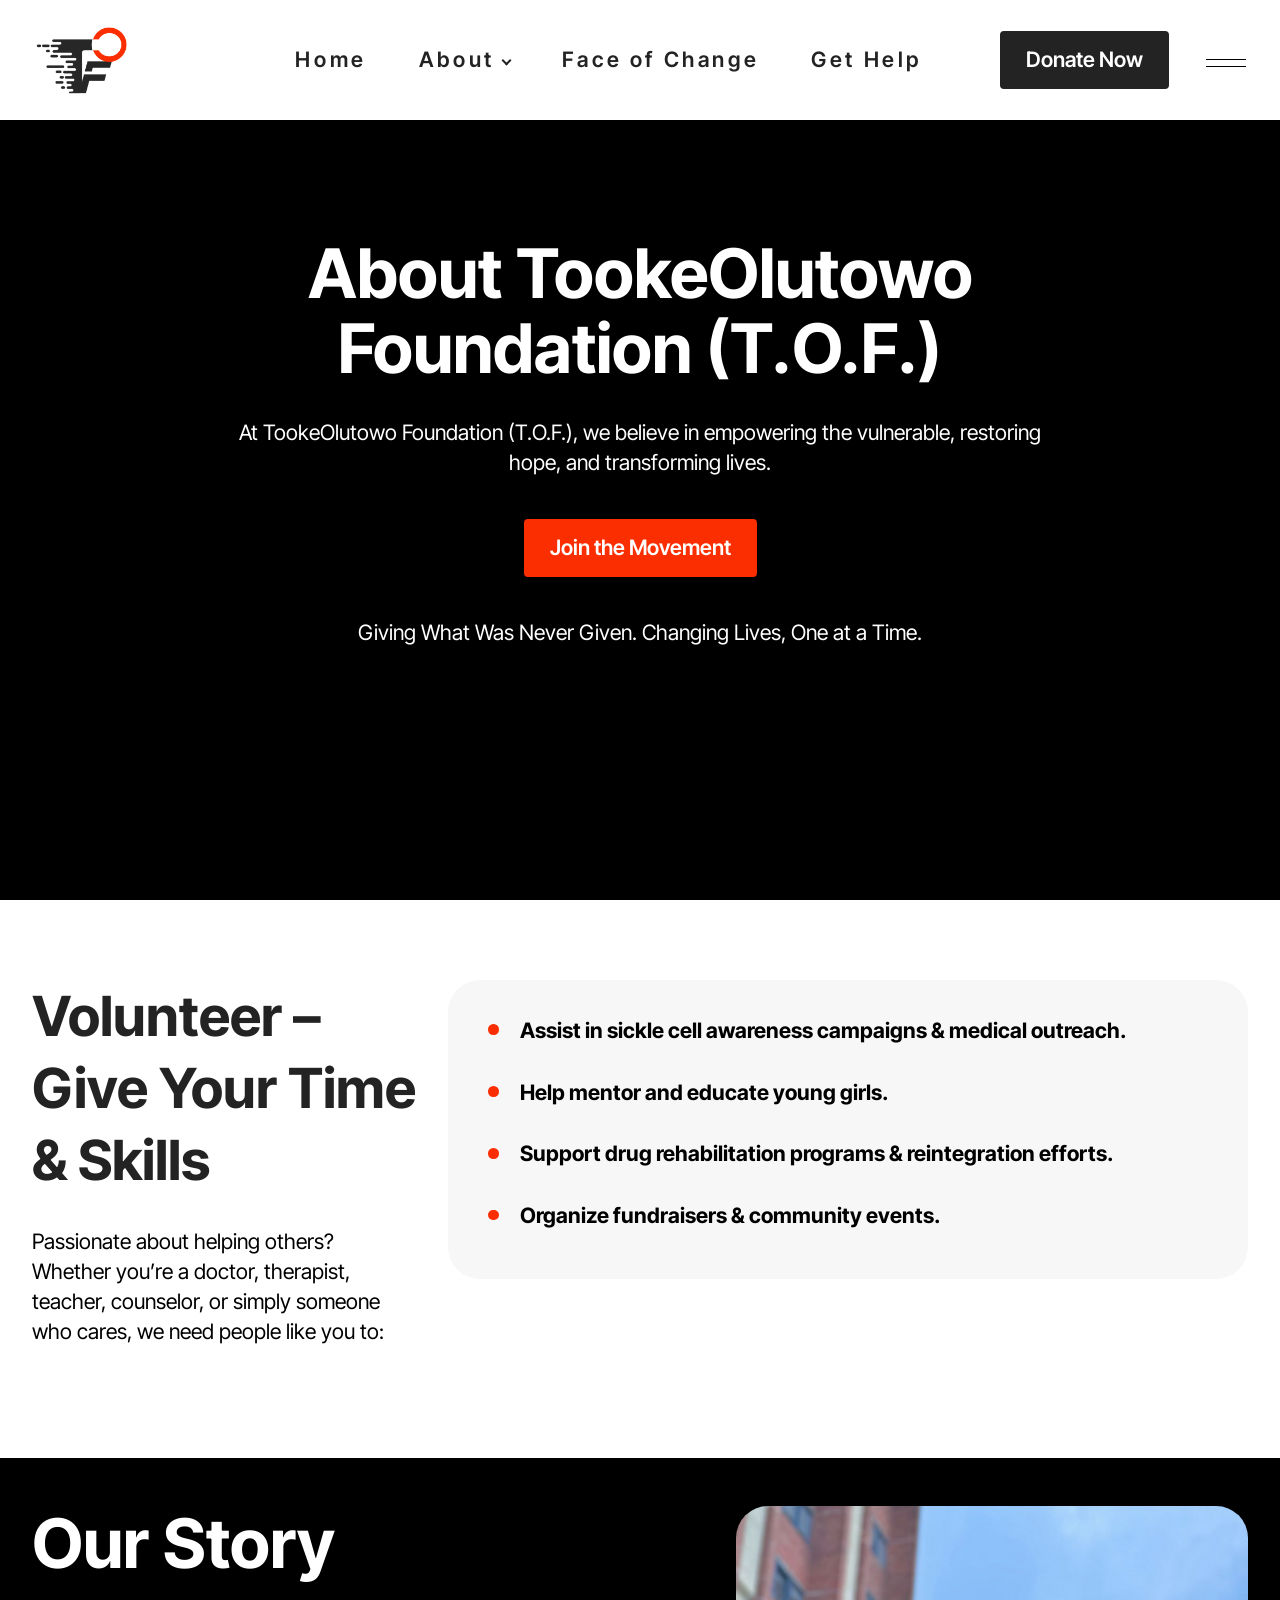
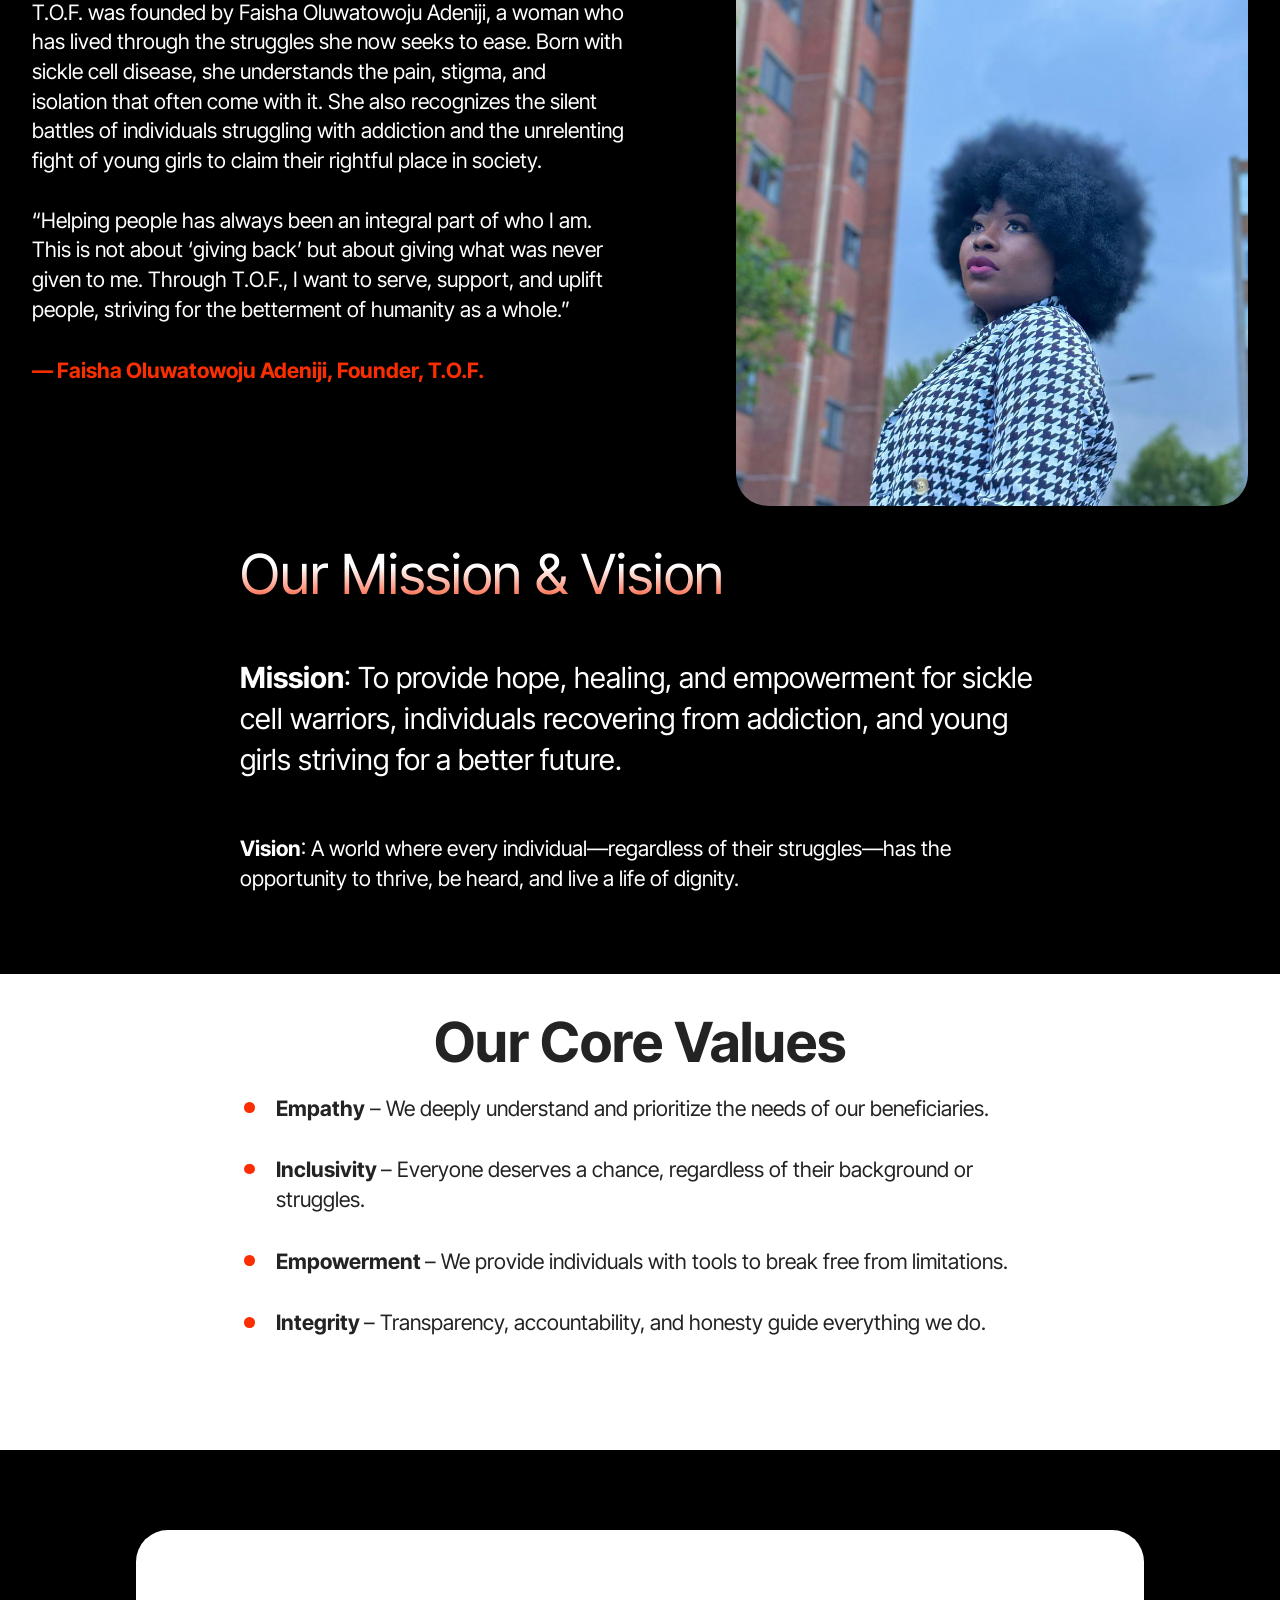
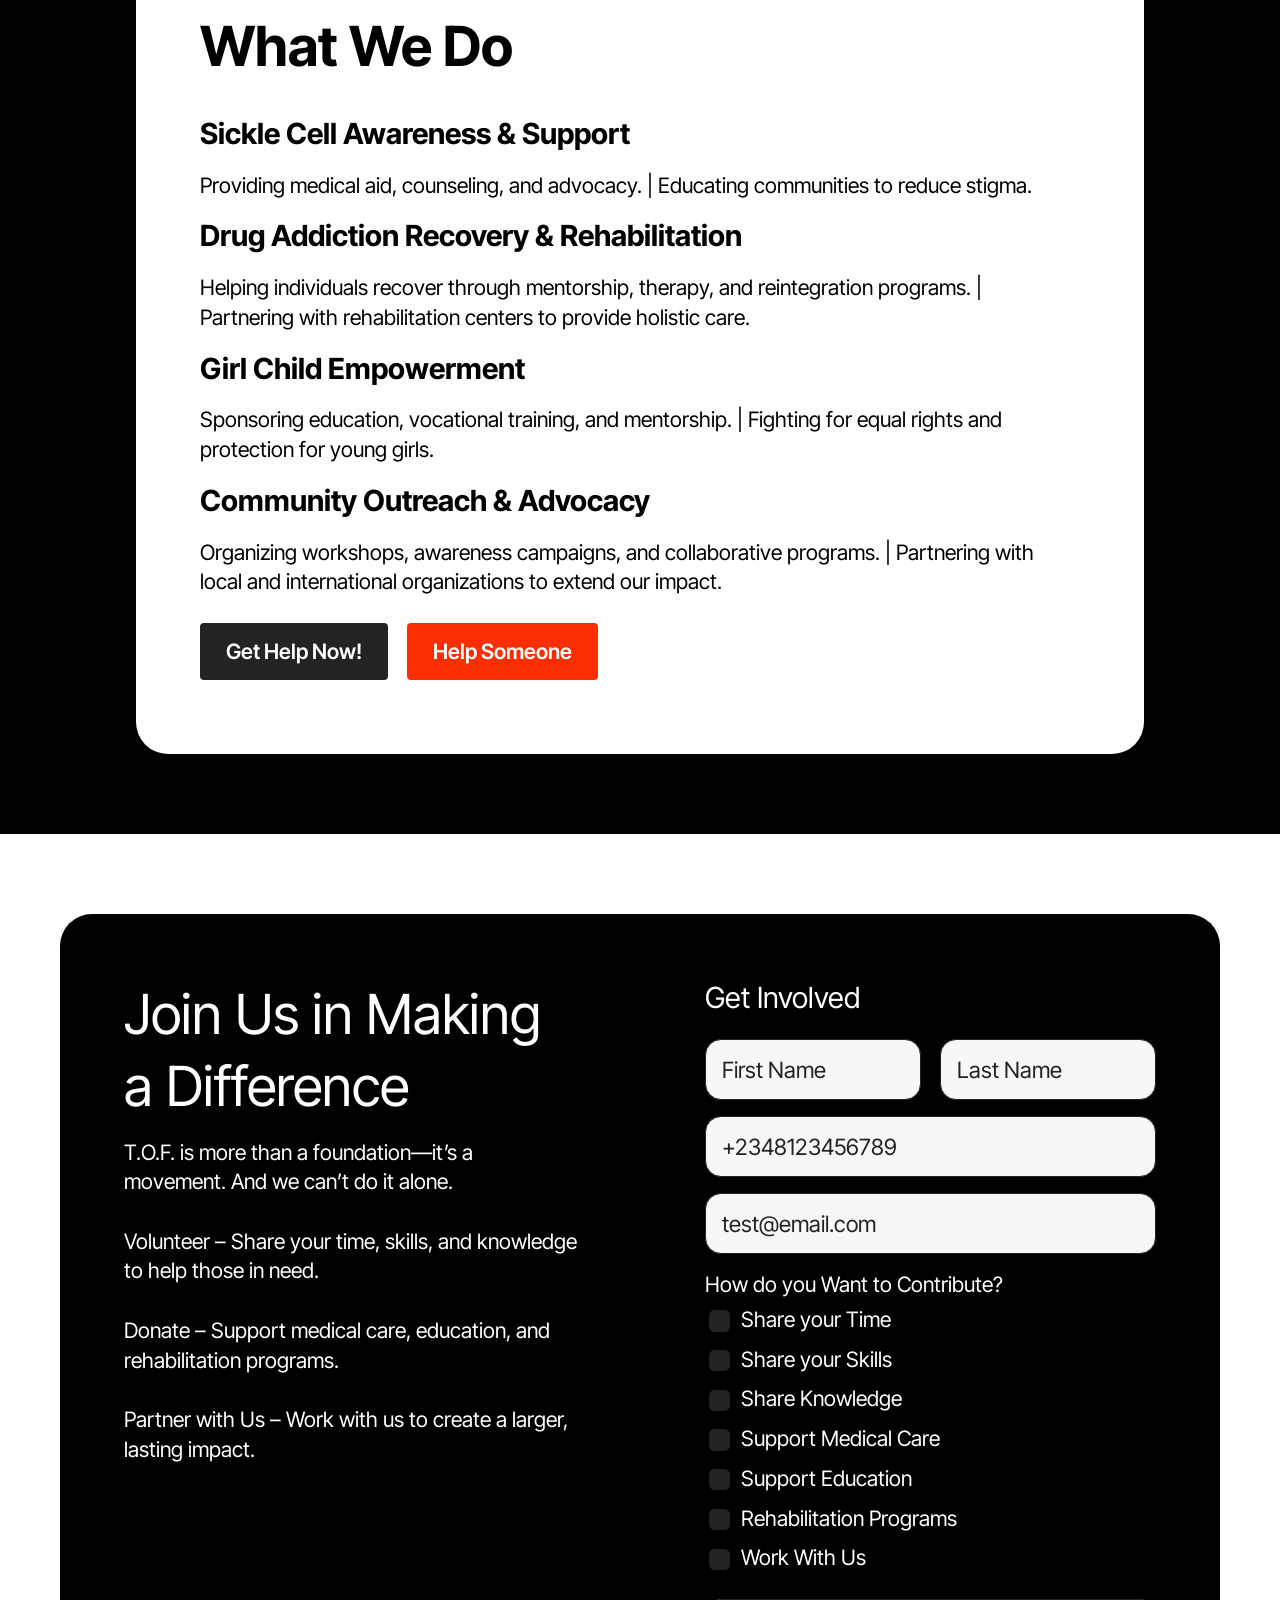
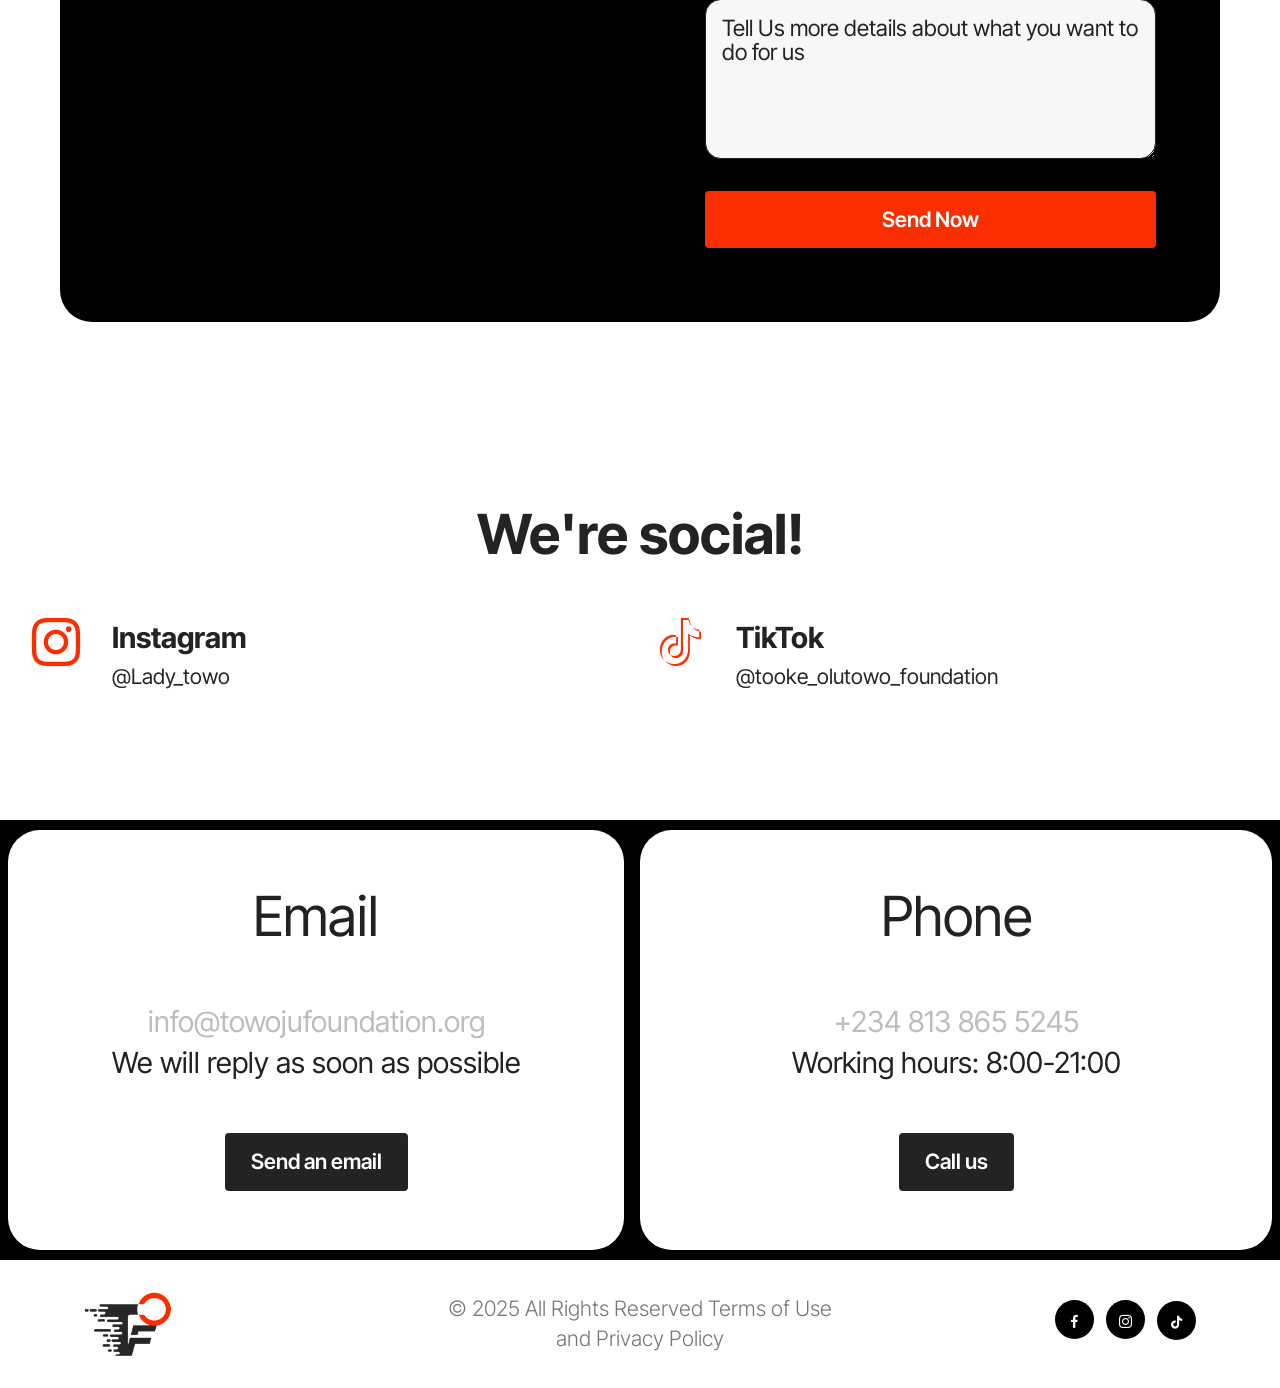
==== about.html @ 842d0d6b "Add files via upload" ====
<!DOCTYPE html>
<html  >
<head>
  
  <meta charset="UTF-8">
  <meta http-equiv="X-UA-Compatible" content="IE=edge">
  
  <meta name="viewport" content="width=device-width, initial-scale=1, minimum-scale=1">
  <link rel="shortcut icon" href="assets/images/fav-128x128-1.png" type="image/x-icon">
  <meta name="description" content="Learn about the mission, vision, and impact of TookeOlutowo Foundation. Founded by Faisha Oluwatowoju Adeniji, we serve sickle cell warriors, recovering addicts, and young girls in need.">
  
  
  <title>About TookeOlutowo Foundation</title>
  <link rel="stylesheet" href="assets/font-awesome-brands/../css/fontawesome.min.css">
  <link rel="stylesheet" href="assets/font-awesome-brands/css/brands.min.css">
  <link rel="stylesheet" href="assets/web/assets/mobirise-icons2/mobirise2.css">
  <link rel="stylesheet" href="assets/bootstrap/css/bootstrap.min.css">
  <link rel="stylesheet" href="assets/bootstrap/css/bootstrap-grid.min.css">
  <link rel="stylesheet" href="assets/bootstrap/css/bootstrap-reboot.min.css">
  <link rel="stylesheet" href="assets/animatecss/animate.css">
    <link rel="stylesheet" href="assets/dropdown/css/style.css">
  <link rel="stylesheet" href="assets/socicon/css/styles.css">
  <link rel="stylesheet" href="assets/theme/css/style.css">
  <link rel="stylesheet" href="assets/recaptcha.css">
  <link rel="preload" href="https://fonts.googleapis.com/css?family=Inter+Tight:100,200,300,400,500,600,700,800,900,100i,200i,300i,400i,500i,600i,700i,800i,900i&display=swap" as="style" onload="this.onload=null;this.rel='stylesheet'">
  <noscript><link rel="stylesheet" href="https://fonts.googleapis.com/css?family=Inter+Tight:100,200,300,400,500,600,700,800,900,100i,200i,300i,400i,500i,600i,700i,800i,900i&display=swap"></noscript>
  <link rel="preload" as="style" href="assets/mobirise/css/mbr-additional.css?v=5Lv3xZ"><link rel="stylesheet" href="assets/mobirise/css/mbr-additional.css?v=5Lv3xZ" type="text/css">

  
  
  

</head>
<body>
  
  <section data-bs-version="5.1" class="menu menu2 cid-uFpD2W9Vxj" once="menu" id="menu2-2z">
    

    <nav class="navbar navbar-dropdown navbar-fixed-top navbar-expand-lg">
        <div class="menu_box container-fluid">
            <div class="navbar-brand">
                <span class="navbar-logo">
                    <a href="index.html">
                        <img src="assets/images/logo-full-186x186.png" alt="Olutowo" style="height: 6.4rem;">
                    </a>
                </span>
                
            </div>
            <button class="navbar-toggler" type="button" data-toggle="collapse" data-bs-toggle="collapse" data-target="#navbarSupportedContent" data-bs-target="#navbarSupportedContent" aria-controls="navbarNavAltMarkup" aria-expanded="false" aria-label="Toggle navigation">
                <div class="hamburger">
                    <span></span>
                    <span></span>
                    <span></span>
                    <span></span>
                </div>
            </button>
            <div class="collapse navbar-collapse" id="navbarSupportedContent">
                <ul class="navbar-nav nav-dropdown" data-app-modern-menu="true"><li class="nav-item"><a class="nav-link link text-primary display-4" href="index.html">Home</a></li>
                    <li class="nav-item dropdown" style="
"><a class="nav-link link text-primary dropdown-toggle display-4" href="#" data-toggle="dropdown-submenu" data-bs-toggle="dropdown" data-bs-auto-close="outside" aria-expanded="false">About</a><div class="dropdown-menu" aria-labelledby="dropdown-832"><a class="text-primary dropdown-item display-4" href="about.html"><strong>About Us</strong></a><a class="text-primary dropdown-item display-4" href="features.html"><strong>Our Feature&nbsp;</strong></a><a class="text-primary dropdown-item display-4" href="get_involved.html"><strong>Get Involve</strong></a></div></li><li class="nav-item"><a class="nav-link link text-primary display-4" href="faceofchange.html">Face of Change</a></li><li class="nav-item"><a class="nav-link link text-primary display-4" href="get_help.html">Get Help</a></li></ul>
                
                
                <div class="navbar-buttons mbr-section-btn"><a class="btn btn-black display-4" href="donation.html">Donate Now</a></div>
                  </div>
                <div class="offcanvas_box">
                <button class="btn_offcanvas" type="button" data-bs-toggle="offcanvas" data-bs-target="#offcanvasRight" aria-controls="offcanvasRight">
                    <div class="hamburger">
                    <span></span>
                    <span></span>
                </div>
                    </button>
                <div class="offcanvas offcanvas-end" tabindex="-1" id="offcanvasRight" aria-labelledby="offcanvasRightLabel">
                  <div class="offcanvas-header">
                    <button type="button" class="btn-close text-reset" data-bs-dismiss="offcanvas" aria-label="Close"></button>
                  </div>
                  <div class="offcanvas-body">
                    <div class="offcanvas_image">
                        <img src="assets/images/fav-128x128.png" alt="Towoju" style="height: 4.6rem;">
                    </div>
                      <p class="mbr-text mbr-fonts-style display-4">Join TookeOlutowo Foundation in providing medical aid for sickle cell warriors, rehabilitation for addicts, and education for young girls. Together, we create lasting impact.</p>
                      <div class="offcanvas_contact">
                          <h3 class="mbr-section-subtitle mbr-fonts-style display-5">Olutowo Foundation</h3>
                          <p class="text_widget mb-0 mbr-fonts-style display-4"><br>+234 813 805 5245<br></p>
                      </div>
                          <div class="icons-menu">
                            <a class="iconfont-wrapper" href="https://www.instagram.com/lady_towo" target="_blank">
                                <span class="p-2 mbr-iconfont socicon-instagram socicon"></span>
                            </a>
                            <a class="iconfont-wrapper" href="https://www.tiktok.com/@tooke_olutowo_foundation" target="_blank">
                                <span class="p-2 mbr-iconfont fab fa-tiktok"></span>
                            </a>
                            
                            
                        </div>
                      </div>
                </div>
            </div>
        </div>
    </nav>
</section>

<section data-bs-version="5.1" class="header19 cid-uFgjDxqaTn mbr-fullscreen" id="about_header">
  

  
  
  <div class="container">
    <div class="row">
      <div class="content-wrap col-12 col-md-9">
        <h1 class="mbr-section-title mbr-fonts-style mb-4 display-1"><strong>About TookeOlutowo Foundation (T.O.F.)</strong></h1>
        <p class="mbr-fonts-style mbr-text mb-4 display-7">
          At TookeOlutowo Foundation (T.O.F.), we believe in empowering the vulnerable, restoring hope, and transforming lives.
        </p>
        <div class="mbr-section-btn"><a class="btn btn-warning display-7" href="get_involved.html">
            Join the Movement
          </a></div>
        <p class="mbr-fonts-style mbr-description mt-4 display-7">
          Giving What Was Never Given. Changing Lives, One at a Time.
        </p>
      </div>
    </div>
  </div>
</section>

<section data-bs-version="5.1" class="article021 cid-uFgjDzSGdZ" id="about">
    
    <div class="container">
        <div class="row justify-content-center">
            <div class="col-lg-4">
                <div class="col-12 col-md-12">
                    <h5 class="mbr-section-title mbr-fonts-style mt-0 mb-4 display-2"><strong>Volunteer – Give Your Time &amp; Skills</strong></h5>
                    <h6 class="mbr-section-subtitle mbr-fonts-style mt-0 mb-4 display-7">Passionate about helping others? Whether you’re a doctor, therapist, teacher, counselor, or simply someone who cares, we need people like you to:</h6>
                    
                </div>
            </div>

            <div class="col-lg-8 side-features">
                <div class="item-wrapper align-left">
                    <div class="counter-container mbr-text mbr-fonts-style display-7">
                        <ul>
                            <li><strong>Assist in sickle cell awareness campaigns &amp; medical outreach.</strong></li><li><strong>Help mentor and educate young girls.</strong></li><li><strong>Support drug rehabilitation programs &amp; reintegration efforts.</strong></li><li><strong>Organize fundraisers &amp; community events.</strong></li>
                        </ul>
                    </div>
                </div>
            </div>
        </div>
    </div>
</section>

<section data-bs-version="5.1" class="header01 fabm5 cid-uFgk9TRw1M" id="story">
    

    
    

    <div class="container">
        <div class="row flex-row-reverse">
            <div class="col-12 col-lg-6">
                <div class="image-wrapper">
                    <img src="assets/images/whatsapp-image-2025-03-11-at-15.11.20-2d6c852a-960x1280.jpg" alt="Papa d Papa">
                </div>
            </div>
            <div class="col-12 col-lg-6">
                <div class="content-wrapper">
                    <h1 class="mbr-section-title mbr-fonts-style display-1"><strong>Our Story</strong></h1>
                    <p class="mbr-text mbr-fonts-style display-7">T.O.F. was founded by Faisha Oluwatowoju Adeniji, a woman who has lived through the struggles she now seeks to ease. Born with sickle cell disease, she understands the pain, stigma, and isolation that often come with it. She also recognizes the silent battles of individuals struggling with addiction and the unrelenting fight of young girls to claim their rightful place in society.<br><br>“Helping people has always been an integral part of who I am. This is not about ‘giving back’ but about giving what was never given to me. Through T.O.F., I want to serve, support, and uplift people, striving for the betterment of humanity as a whole.”<br></p>
                    <p class="mbr-desc mbr-fonts-style display-7"><strong>— Faisha Oluwatowoju Adeniji, Founder, T.O.F.</strong><br></p>
                    
                </div>
            </div>
        </div>
    </div>
</section>

<section data-bs-version="5.1" class="article03 emblemm5 cid-uFgjDBKP2D" id="mission_vision">
    

    
    

    <div class="container">
        <div class="row">
            <div class="col-12 col-lg-8">
                <div class="content-wrapper">
                    <h2 class="mbr-section-title mbr-fonts-style display-2">Our Mission &amp; Vision</h2>
                    <p class="mbr-text mbr-fonts-style display-5"><strong>
                        Mission</strong>: To provide hope, healing, and empowerment for sickle cell warriors, individuals recovering from addiction, and young girls striving for a better future.
                    </p>
                    <p class="mbr-desc mbr-fonts-style display-7"><strong>Vision</strong>: A world where every individual—regardless of their struggles—has the opportunity to thrive, be heard, and live a life of dignity.</p>
                    
                </div>
            </div>
        </div>
    </div>
</section>

<section data-bs-version="5.1" class="article11 cid-uFj3oQ6w44" id="our_value">
    

    
    
    <div class="container">
        <div class="row justify-content-center">
            <div class="title col-md-12 col-lg-10">
                <h3 class="mbr-section-title mbr-fonts-style align-center mt-0 mb-0 display-2"><strong>Our Core Values</strong></h3>
                
                
            </div>
        </div>
    </div>
</section>

<section data-bs-version="5.1" class="article18 cid-uFglbH1fU6" id="article18-1g">
  
  <div class="container">
    <div class="row justify-content-center">
      <div class="counter-container col-md-12 col-lg-8">
        
        <div class="mbr-text mbr-fonts-style display-7">
          <ul>
            <li><strong>Empathy</strong> – We deeply understand and prioritize the needs of our beneficiaries.</li><li><strong>Inclusivity </strong>– Everyone deserves a chance, regardless of their background or struggles.</li><li><strong>Empowerment </strong>– We provide individuals with tools to break free from limitations.</li><li><strong>Integrity </strong>– Transparency, accountability, and honesty guide everything we do.</li>
          </ul>
        </div>
      </div>
    </div>
  </div>
</section>

<section data-bs-version="5.1" class="article07 cid-uFglvgEfe5" id="article">
  

  
  
  <div class="container">
    <div class="row justify-content-center">
      <div class="card col-md-12 col-lg-10">
        <div class="card-wrapper">
          <h3 class="card-title mbr-fonts-style mbr-white mt-3 mb-4 display-2"><strong>What We Do</strong></h3>
          <div class="row card-box align-left">
            <div class="item features-without-image col-12">
              <div class="item-wrapper">
                <h4 class="mbr-section-subtitle mbr-fonts-style mb-3 display-5"><strong>Sickle Cell Awareness &amp; Support</strong></h4>
                <p class="mbr-text mbr-fonts-style display-7">Providing medical aid, counseling, and advocacy. |&nbsp;Educating communities to reduce stigma.</p>
              </div>
            </div>
            <div class="item features-without-image col-12">
              <div class="item-wrapper">
                <h4 class="mbr-section-subtitle mbr-fonts-style mb-3 display-5"><strong>Drug Addiction Recovery &amp; Rehabilitation</strong></h4>
                <p class="mbr-text mbr-fonts-style display-7">Helping individuals recover through mentorship, therapy, and reintegration programs. | Partnering with rehabilitation centers to provide holistic care.</p>
              </div>
            </div>
            <div class="item features-without-image col-12">
              <div class="item-wrapper">
                <h4 class="mbr-section-subtitle mbr-fonts-style mb-3 display-5"><strong>Girl Child Empowerment</strong></h4>
                <p class="mbr-text mbr-fonts-style display-7">Sponsoring education, vocational training, and mentorship. | Fighting for equal rights and protection for young girls.</p>
              </div>
            </div>
            <div class="item features-without-image col-12">
              <div class="item-wrapper">
                <h4 class="mbr-section-subtitle mbr-fonts-style mb-3 display-5"><strong>Community Outreach &amp; Advocacy</strong></h4>
                <p class="mbr-text mbr-fonts-style display-7">Organizing workshops, awareness campaigns, and collaborative programs. | Partnering with local and international organizations to extend our impact.</p>
              </div>
            </div>
          </div>
          <div class="mbr-section-btn"><a class="btn btn-primary display-7" href="get_help.html">Get Help Now!</a> <a class="btn btn-secondary display-7" href="faceofchange.html">Help Someone</a></div>
        </div>
      </div>
    </div>
  </div>
</section>

<section data-bs-version="5.1" class="form01 merchm5 cid-uFj59k6Rh3" id="get_involved">
    

    
    

    <div class="container-fluid">
        <div class="row">
            <div class="col-12">
                <div class="content-wrapper">
                    <div class="title-wrapper">
                        <h2 class="mbr-section-title mbr-fonts-style display-2">Join Us in Making a Difference</h2>
                        <p class="mbr-text mbr-fonts-style display-7">T.O.F. is more than a foundation—it’s a movement. And we can’t do it alone.<br><br>Volunteer – Share your time, skills, and knowledge to help those in need.<br><br>Donate – Support medical care, education, and rehabilitation programs.<br><br>Partner with Us – Work with us to create a larger, lasting impact.</p>
                    </div>
                    <div class="mx-auto mbr-form" data-form-type="formoid">
<!--Formbuilder Form-->
<form action="https://mobirise.eu/" method="POST" class="mbr-form form-with-styler form-wrap" data-form-title="Form Name"><input type="hidden" name="email" data-form-email="true" value="LQHTBDC9vT3R0gyzC94xwb1iuTQH2QGTbKACJNOdV/L31TNSfCtwE+SG/yF0cYa85r0yfk4poz0y1gmo/ImeUoPL3T4tT3bYaZyznd+N0C54cr2TkfaztG8WtG8qfaNM.q2J2CvZ25vP00rSEjjSyLx9SgjzzCPBY6Mgsasts6Xe7STrjGkARjkB74vlc2o+vJpie3wXQrAWd+yl+Jm9NMDTb9virp6BrtQJSOipE405HstoG4FWubc3xC4iepoFz">
<div class="row">
<div hidden="hidden" data-form-alert="" class="alert alert-success col-12">Thanks for filling out the form!</div>
<div hidden="hidden" data-form-alert-danger="" class="alert alert-danger col-12"> Oops...! some problem! </div>
</div>
<div class="dragArea row">
<div class="col-lg-12 col-md-12 col-sm-12">
<h3 class="mbr-section-title mbr-fonts-style display-5">Get Involved</h3>
</div>
<div class="col-lg-12 col-md-12 col-sm-12 form-group">
<div class="row">
<div class="col">
<input type="text" name="nameFirst" placeholder="First Name" data-form-field="nameFirst" class="form-control text-multiple" required="required" value="" id="nameFirst-get_involved">
</div>
<div class="col">
<input type="text" name="nameLast" placeholder="Last Name" data-form-field="nameLast" class="form-control text-multiple" required="required" value="" id="nameLast-get_involved">
</div>
</div>
</div>
<div data-for="tel" class="col-lg-12 col-md-12 col-sm-12 form-group">
<input type="tel" name="tel" data-form-field="tel" class="form-control display-7" required="required" value="+2348123456789" id="tel-get_involved">
</div>
<div data-for="email" class="col-lg-12 col-md-12 col-sm-12 form-group">
<input type="email" name="email" data-form-field="email" class="form-control display-7" placeholder="test@email.com" value="" id="email-get_involved">
</div>
<div class="col-lg-12 col-md-12 col-sm-12 form-group" style="">
<div class="form-control-label">
<label for="checkbox" class="mbr-fonts-style display-7">How do you Want to Contribute?</label>
</div>
<div data-for="Share your Time" class="form-check ms-2">
<input type="checkbox" value="Yes" name="Share your Time" data-form-field="Share your Time" class="form-check-input display-7" id="Share your Time-get_involved">
<label for="Share your Time-get_involved" class="form-check-label display-7">Share your Time</label>
</div>
<div data-for="Share your Skills" class="form-check ms-2">
<input type="checkbox" value="Yes" name="Share your Skills" data-form-field="Share your Skills" class="form-check-input display-7" id="Share your Skills-get_involved">
<label for="Share your Skills-get_involved" class="form-check-label display-7">Share your Skills</label>
</div>
<div data-for="Share Knowledge" class="form-check ms-2">
<input type="checkbox" value="Yes" name="Share Knowledge" data-form-field="Share Knowledge" class="form-check-input display-7" id="Share Knowledge-get_involved">
<label for="Share Knowledge-get_involved" class="form-check-label display-7">Share Knowledge</label>
</div>
<div data-for="Support Medical Care" class="form-check ms-2">
<input type="checkbox" value="Yes" name="Support Medical Care" data-form-field="Support Medical Care" class="form-check-input display-7" id="Support Medical Care-get_involved">
<label for="Support Medical Care-get_involved" class="form-check-label display-7">Support Medical Care</label>
</div>
<div data-for="Support Education" class="form-check ms-2">
<input type="checkbox" value="Yes" name="Support Education" data-form-field="Support Education" class="form-check-input display-7" id="Support Education-get_involved">
<label for="Support Education-get_involved" class="form-check-label display-7">Support Education</label>
</div>
<div data-for="Rehabilitation Programs" class="form-check ms-2">
<input type="checkbox" value="Yes" name="Rehabilitation Programs" data-form-field="Rehabilitation Programs" class="form-check-input display-7" id="Rehabilitation Programs-get_involved">
<label for="Rehabilitation Programs-get_involved" class="form-check-label display-7">Rehabilitation Programs</label>
</div>
<div data-for="Work With Us" class="form-check ms-2">
<input type="checkbox" value="Yes" name="Work With Us" data-form-field="Work With Us" class="form-check-input display-7" id="Work With Us-get_involved">
<label for="Work With Us-get_involved" class="form-check-label display-7">Work With Us</label>
</div>
</div>
<div class="col-lg-12 col-md-12 col-sm-12 form-group" data-for="textarea">
<textarea name="textarea" placeholder="Tell Us more details about what you want to do for us" data-form-field="textarea" class="form-control display-7" required="required" id="textarea-get_involved"></textarea>
</div>
<div class="col-lg-12 col-md-12 col-sm-12 mbr-section-btn">
<button type="submit" class="w-100 btn btn-secondary display-4">Send Now</button>
</div>
</div>
</form><!--Formbuilder Form-->
</div>
                </div>
            </div>
        </div>
    </div>
</section>

<section data-bs-version="5.1" class="social06 cid-uFj4GYGCLi" id="social06-1j">
	

	
	
	<div class="container">
		<div class="row justify-content-center">
			<div class="col-12 content-head">
				<div class="mb-5">
					<h5 class="mbr-section-title mbr-fonts-style align-center mb-0 display-2">
						<strong>We're social!</strong>
					</h5>
					
				</div>
			</div>
		</div>
		<div class="row">
			<div class="item features-without-image col-12 col-md-6 col-lg-6 active">
				<div class="item-wrapper">
					<a href="https://www.instagram.com/lady_towo"><span class="mbr-iconfont m-auto socicon-instagram socicon"></span></a>
					<div class="card-box">
						<h4 class="card-title mbr-fonts-style mb-1 display-5">
							<strong>Instagram</strong>
						</h4>
						<h5 class="card-text mbr-fonts-style display-7"><a href="https://www.instagram.com/mobirise/" class="text-success">@Lady_towo</a></h5>
					</div>
				</div>
			</div>

			<div class="item features-without-image col-12 col-md-6 col-lg-6">
				<div class="item-wrapper">
					<a href="https://www.tiktok.com/@tooke_olutowo_foundation"><span class="mbr-iconfont m-auto socicon-tiktok socicon"></span></a>
					<div class="card-box">
						<h4 class="card-title mbr-fonts-style mb-1 display-5">
							<strong>TikTok</strong>
						</h4>
						<h5 class="card-text mbr-fonts-style display-7"><a href="https://www.tiktok.com/@mobirise" class="text-success">@tooke_olutowo_foundation</a>
						</h5>
					</div>
				</div>
			</div>
			
			
		</div>
	</div>
</section>

<section data-bs-version="5.1" class="contacts01 trackm5 cid-uFgjDFTIaj" id="contacts01-1d">
    

    
    

    <div class="container-fluid">
        <div class="row">
            <div class="col-12 col-lg-6 card">
                <div class="item-wrapper">
                    <div class="content-wrap">
                        <h2 class="mbr-section-title mbr-fonts-style display-2"> Email
                        </h2>
                        <p class="mbr-link mbr-fonts-style display-5">
                            info@towojufoundation.org</p>
                        <p class="mbr-desc mbr-fonts-style display-5">
                            We will reply as soon as possible
                        </p>
                        <div class="mbr-section-btn"><a class="btn btn-primary display-4" href="mailto:info@lemmaiot.com.ng">
                                Send an email
                            </a></div>
                    </div>
                </div>
            </div>
            <div class="col-12 col-lg-6 card">
                <div class="item-wrapper">
                    <div class="content-wrap">
                        <h2 class="mbr-section-title mbr-fonts-style display-2"> Phone
                        </h2>
                        <p class="mbr-link mbr-fonts-style display-5">
                            +234 813 865 5245
                        </p>
                        <p class="mbr-desc mbr-fonts-style display-5">
                            Working hours: 8:00-21:00
                        </p>
                        <div class="mbr-section-btn"><a class="btn btn-primary display-4" href="tel:+2348138655245">
                                Call us
                            </a></div>
                    </div>
                </div>
            </div>
        </div>
    </div>
</section>

<section data-bs-version="5.1" class="cid-uFv74HXkSF" id="footer2-3a">

    

    

    <div class="container">
        <div class="row align-center justify-content-center align-items-center">
            <div class="logo-section col-sm-12 col-lg-4">
                <a href="#"><img src="assets/images/logo-full-163x163.png" height="128" alt="TOF" style="height: 6.1rem;">
                </a>
            </div>
            <div class="col-sm-12 col-lg-4 mbr-text mbr-fonts-style mbr-light display-7">
                © 2025 All Rights Reserved Terms of Use and Privacy Policy
            </div>
            <div class="social-media col-sm-12 col-lg-4">
                <ul>
                    <li>
                      <a class="icon-transition" href="#">
                        <span class="mbr-iconfont socicon-facebook socicon"></span>
                      </a>
                    </li>
                    <li>
                      <a class="icon-transition" href="https://www.instagram.com/lady_towo" target="_blank">
                        <span class="mbr-iconfont socicon-instagram socicon"></span>
                      </a>
                    </li>
                    <li>
                      <a class="icon-transition" href="http://tiktok.com/Tooke_Olutowo_Foundation" target="_blank">
                        <span class="mbr-iconfont fab fa-tiktok"></span>
                      </a>
                    </li>
                    
                    
                </ul>
            </div>
        </div>
    </div>
</section>


<script src="assets/bootstrap/js/bootstrap.bundle.min.js"></script>
  <script src="assets/smoothscroll/smooth-scroll.js"></script>
  <script src="assets/ytplayer/index.js"></script>
      <script src="assets/playervimeo/vimeo_player.js"></script>
  <script src="assets/dropdown/js/navbar-dropdown.js"></script>
  <script src="assets/theme/js/script.js"></script>
  <script src="assets/formoid.min.js"></script>
  
  
  
 <div id="scrollToTop" class="scrollToTop mbr-arrow-up"><a style="text-align: center;"><i class="mbr-arrow-up-icon mbr-arrow-up-icon-cm cm-icon cm-icon-smallarrow-up"></i></a></div>
    <input name="animation" type="hidden">
  
</body>
</html>
---- assets/font-awesome-brands/css/brands.min.css ----
/*!
 * Font Awesome Free 6.4.2 by @fontawesome - https://fontawesome.com
 * License - https://fontawesome.com/license/free (Icons: CC BY 4.0, Fonts: SIL OFL 1.1, Code: MIT License)
 * Copyright 2023 Fonticons, Inc.
 */
:host,:root{--fa-style-family-brands:"Font Awesome 6 Brands";--fa-font-brands:normal 400 1em/1 "Font Awesome 6 Brands"}@font-face{font-family:"Font Awesome 6 Brands";font-style:normal;font-weight:400;font-display:block;src:url(../fonts/fa-brands-400.woff2) format("woff2"),url(../fonts/fa-brands-400.ttf) format("truetype")}.fa-brands,.fab{font-weight:400}.fa-monero:before{content:"\f3d0"}.fa-hooli:before{content:"\f427"}.fa-yelp:before{content:"\f1e9"}.fa-cc-visa:before{content:"\f1f0"}.fa-lastfm:before{content:"\f202"}.fa-shopware:before{content:"\f5b5"}.fa-creative-commons-nc:before{content:"\f4e8"}.fa-aws:before{content:"\f375"}.fa-redhat:before{content:"\f7bc"}.fa-yoast:before{content:"\f2b1"}.fa-cloudflare:before{content:"\e07d"}.fa-ups:before{content:"\f7e0"}.fa-wpexplorer:before{content:"\f2de"}.fa-dyalog:before{content:"\f399"}.fa-bity:before{content:"\f37a"}.fa-stackpath:before{content:"\f842"}.fa-buysellads:before{content:"\f20d"}.fa-first-order:before{content:"\f2b0"}.fa-modx:before{content:"\f285"}.fa-guilded:before{content:"\e07e"}.fa-vnv:before{content:"\f40b"}.fa-js-square:before,.fa-square-js:before{content:"\f3b9"}.fa-microsoft:before{content:"\f3ca"}.fa-qq:before{content:"\f1d6"}.fa-orcid:before{content:"\f8d2"}.fa-java:before{content:"\f4e4"}.fa-invision:before{content:"\f7b0"}.fa-creative-commons-pd-alt:before{content:"\f4ed"}.fa-centercode:before{content:"\f380"}.fa-glide-g:before{content:"\f2a6"}.fa-drupal:before{content:"\f1a9"}.fa-hire-a-helper:before{content:"\f3b0"}.fa-creative-commons-by:before{content:"\f4e7"}.fa-unity:before{content:"\e049"}.fa-whmcs:before{content:"\f40d"}.fa-rocketchat:before{content:"\f3e8"}.fa-vk:before{content:"\f189"}.fa-untappd:before{content:"\f405"}.fa-mailchimp:before{content:"\f59e"}.fa-css3-alt:before{content:"\f38b"}.fa-reddit-square:before,.fa-square-reddit:before{content:"\f1a2"}.fa-vimeo-v:before{content:"\f27d"}.fa-contao:before{content:"\f26d"}.fa-square-font-awesome:before{content:"\e5ad"}.fa-deskpro:before{content:"\f38f"}.fa-sistrix:before{content:"\f3ee"}.fa-instagram-square:before,.fa-square-instagram:before{content:"\e055"}.fa-battle-net:before{content:"\f835"}.fa-the-red-yeti:before{content:"\f69d"}.fa-hacker-news-square:before,.fa-square-hacker-news:before{content:"\f3af"}.fa-edge:before{content:"\f282"}.fa-threads:before{content:"\e618"}.fa-napster:before{content:"\f3d2"}.fa-snapchat-square:before,.fa-square-snapchat:before{content:"\f2ad"}.fa-google-plus-g:before{content:"\f0d5"}.fa-artstation:before{content:"\f77a"}.fa-markdown:before{content:"\f60f"}.fa-sourcetree:before{content:"\f7d3"}.fa-google-plus:before{content:"\f2b3"}.fa-diaspora:before{content:"\f791"}.fa-foursquare:before{content:"\f180"}.fa-stack-overflow:before{content:"\f16c"}.fa-github-alt:before{content:"\f113"}.fa-phoenix-squadron:before{content:"\f511"}.fa-pagelines:before{content:"\f18c"}.fa-algolia:before{content:"\f36c"}.fa-red-river:before{content:"\f3e3"}.fa-creative-commons-sa:before{content:"\f4ef"}.fa-safari:before{content:"\f267"}.fa-google:before{content:"\f1a0"}.fa-font-awesome-alt:before,.fa-square-font-awesome-stroke:before{content:"\f35c"}.fa-atlassian:before{content:"\f77b"}.fa-linkedin-in:before{content:"\f0e1"}.fa-digital-ocean:before{content:"\f391"}.fa-nimblr:before{content:"\f5a8"}.fa-chromecast:before{content:"\f838"}.fa-evernote:before{content:"\f839"}.fa-hacker-news:before{content:"\f1d4"}.fa-creative-commons-sampling:before{content:"\f4f0"}.fa-adversal:before{content:"\f36a"}.fa-creative-commons:before{content:"\f25e"}.fa-watchman-monitoring:before{content:"\e087"}.fa-fonticons:before{content:"\f280"}.fa-weixin:before{content:"\f1d7"}.fa-shirtsinbulk:before{content:"\f214"}.fa-codepen:before{content:"\f1cb"}.fa-git-alt:before{content:"\f841"}.fa-lyft:before{content:"\f3c3"}.fa-rev:before{content:"\f5b2"}.fa-windows:before{content:"\f17a"}.fa-wizards-of-the-coast:before{content:"\f730"}.fa-square-viadeo:before,.fa-viadeo-square:before{content:"\f2aa"}.fa-meetup:before{content:"\f2e0"}.fa-centos:before{content:"\f789"}.fa-adn:before{content:"\f170"}.fa-cloudsmith:before{content:"\f384"}.fa-pied-piper-alt:before{content:"\f1a8"}.fa-dribbble-square:before,.fa-square-dribbble:before{content:"\f397"}.fa-codiepie:before{content:"\f284"}.fa-node:before{content:"\f419"}.fa-mix:before{content:"\f3cb"}.fa-steam:before{content:"\f1b6"}.fa-cc-apple-pay:before{content:"\f416"}.fa-scribd:before{content:"\f28a"}.fa-debian:before{content:"\e60b"}.fa-openid:before{content:"\f19b"}.fa-instalod:before{content:"\e081"}.fa-expeditedssl:before{content:"\f23e"}.fa-sellcast:before{content:"\f2da"}.fa-square-twitter:before,.fa-twitter-square:before{content:"\f081"}.fa-r-project:before{content:"\f4f7"}.fa-delicious:before{content:"\f1a5"}.fa-freebsd:before{content:"\f3a4"}.fa-vuejs:before{content:"\f41f"}.fa-accusoft:before{content:"\f369"}.fa-ioxhost:before{content:"\f208"}.fa-fonticons-fi:before{content:"\f3a2"}.fa-app-store:before{content:"\f36f"}.fa-cc-mastercard:before{content:"\f1f1"}.fa-itunes-note:before{content:"\f3b5"}.fa-golang:before{content:"\e40f"}.fa-kickstarter:before{content:"\f3bb"}.fa-grav:before{content:"\f2d6"}.fa-weibo:before{content:"\f18a"}.fa-uncharted:before{content:"\e084"}.fa-firstdraft:before{content:"\f3a1"}.fa-square-youtube:before,.fa-youtube-square:before{content:"\f431"}.fa-wikipedia-w:before{content:"\f266"}.fa-rendact:before,.fa-wpressr:before{content:"\f3e4"}.fa-angellist:before{content:"\f209"}.fa-galactic-republic:before{content:"\f50c"}.fa-nfc-directional:before{content:"\e530"}.fa-skype:before{content:"\f17e"}.fa-joget:before{content:"\f3b7"}.fa-fedora:before{content:"\f798"}.fa-stripe-s:before{content:"\f42a"}.fa-meta:before{content:"\e49b"}.fa-laravel:before{content:"\f3bd"}.fa-hotjar:before{content:"\f3b1"}.fa-bluetooth-b:before{content:"\f294"}.fa-sticker-mule:before{content:"\f3f7"}.fa-creative-commons-zero:before{content:"\f4f3"}.fa-hips:before{content:"\f452"}.fa-behance:before{content:"\f1b4"}.fa-reddit:before{content:"\f1a1"}.fa-discord:before{content:"\f392"}.fa-chrome:before{content:"\f268"}.fa-app-store-ios:before{content:"\f370"}.fa-cc-discover:before{content:"\f1f2"}.fa-wpbeginner:before{content:"\f297"}.fa-confluence:before{content:"\f78d"}.fa-mdb:before{content:"\f8ca"}.fa-dochub:before{content:"\f394"}.fa-accessible-icon:before{content:"\f368"}.fa-ebay:before{content:"\f4f4"}.fa-amazon:before{content:"\f270"}.fa-unsplash:before{content:"\e07c"}.fa-yarn:before{content:"\f7e3"}.fa-square-steam:before,.fa-steam-square:before{content:"\f1b7"}.fa-500px:before{content:"\f26e"}.fa-square-vimeo:before,.fa-vimeo-square:before{content:"\f194"}.fa-asymmetrik:before{content:"\f372"}.fa-font-awesome-flag:before,.fa-font-awesome-logo-full:before,.fa-font-awesome:before{content:"\f2b4"}.fa-gratipay:before{content:"\f184"}.fa-apple:before{content:"\f179"}.fa-hive:before{content:"\e07f"}.fa-gitkraken:before{content:"\f3a6"}.fa-keybase:before{content:"\f4f5"}.fa-apple-pay:before{content:"\f415"}.fa-padlet:before{content:"\e4a0"}.fa-amazon-pay:before{content:"\f42c"}.fa-github-square:before,.fa-square-github:before{content:"\f092"}.fa-stumbleupon:before{content:"\f1a4"}.fa-fedex:before{content:"\f797"}.fa-phoenix-framework:before{content:"\f3dc"}.fa-shopify:before{content:"\e057"}.fa-neos:before{content:"\f612"}.fa-square-threads:before{content:"\e619"}.fa-hackerrank:before{content:"\f5f7"}.fa-researchgate:before{content:"\f4f8"}.fa-swift:before{content:"\f8e1"}.fa-angular:before{content:"\f420"}.fa-speakap:before{content:"\f3f3"}.fa-angrycreative:before{content:"\f36e"}.fa-y-combinator:before{content:"\f23b"}.fa-empire:before{content:"\f1d1"}.fa-envira:before{content:"\f299"}.fa-gitlab-square:before,.fa-square-gitlab:before{content:"\e5ae"}.fa-studiovinari:before{content:"\f3f8"}.fa-pied-piper:before{content:"\f2ae"}.fa-wordpress:before{content:"\f19a"}.fa-product-hunt:before{content:"\f288"}.fa-firefox:before{content:"\f269"}.fa-linode:before{content:"\f2b8"}.fa-goodreads:before{content:"\f3a8"}.fa-odnoklassniki-square:before,.fa-square-odnoklassniki:before{content:"\f264"}.fa-jsfiddle:before{content:"\f1cc"}.fa-sith:before{content:"\f512"}.fa-themeisle:before{content:"\f2b2"}.fa-page4:before{content:"\f3d7"}.fa-hashnode:before{content:"\e499"}.fa-react:before{content:"\f41b"}.fa-cc-paypal:before{content:"\f1f4"}.fa-squarespace:before{content:"\f5be"}.fa-cc-stripe:before{content:"\f1f5"}.fa-creative-commons-share:before{content:"\f4f2"}.fa-bitcoin:before{content:"\f379"}.fa-keycdn:before{content:"\f3ba"}.fa-opera:before{content:"\f26a"}.fa-itch-io:before{content:"\f83a"}.fa-umbraco:before{content:"\f8e8"}.fa-galactic-senate:before{content:"\f50d"}.fa-ubuntu:before{content:"\f7df"}.fa-draft2digital:before{content:"\f396"}.fa-stripe:before{content:"\f429"}.fa-houzz:before{content:"\f27c"}.fa-gg:before{content:"\f260"}.fa-dhl:before{content:"\f790"}.fa-pinterest-square:before,.fa-square-pinterest:before{content:"\f0d3"}.fa-xing:before{content:"\f168"}.fa-blackberry:before{content:"\f37b"}.fa-creative-commons-pd:before{content:"\f4ec"}.fa-playstation:before{content:"\f3df"}.fa-quinscape:before{content:"\f459"}.fa-less:before{content:"\f41d"}.fa-blogger-b:before{content:"\f37d"}.fa-opencart:before{content:"\f23d"}.fa-vine:before{content:"\f1ca"}.fa-paypal:before{content:"\f1ed"}.fa-gitlab:before{content:"\f296"}.fa-typo3:before{content:"\f42b"}.fa-reddit-alien:before{content:"\f281"}.fa-yahoo:before{content:"\f19e"}.fa-dailymotion:before{content:"\e052"}.fa-affiliatetheme:before{content:"\f36b"}.fa-pied-piper-pp:before{content:"\f1a7"}.fa-bootstrap:before{content:"\f836"}.fa-odnoklassniki:before{content:"\f263"}.fa-nfc-symbol:before{content:"\e531"}.fa-ethereum:before{content:"\f42e"}.fa-speaker-deck:before{content:"\f83c"}.fa-creative-commons-nc-eu:before{content:"\f4e9"}.fa-patreon:before{content:"\f3d9"}.fa-avianex:before{content:"\f374"}.fa-ello:before{content:"\f5f1"}.fa-gofore:before{content:"\f3a7"}.fa-bimobject:before{content:"\f378"}.fa-facebook-f:before{content:"\f39e"}.fa-google-plus-square:before,.fa-square-google-plus:before{content:"\f0d4"}.fa-mandalorian:before{content:"\f50f"}.fa-first-order-alt:before{content:"\f50a"}.fa-osi:before{content:"\f41a"}.fa-google-wallet:before{content:"\f1ee"}.fa-d-and-d-beyond:before{content:"\f6ca"}.fa-periscope:before{content:"\f3da"}.fa-fulcrum:before{content:"\f50b"}.fa-cloudscale:before{content:"\f383"}.fa-forumbee:before{content:"\f211"}.fa-mizuni:before{content:"\f3cc"}.fa-schlix:before{content:"\f3ea"}.fa-square-xing:before,.fa-xing-square:before{content:"\f169"}.fa-bandcamp:before{content:"\f2d5"}.fa-wpforms:before{content:"\f298"}.fa-cloudversify:before{content:"\f385"}.fa-usps:before{content:"\f7e1"}.fa-megaport:before{content:"\f5a3"}.fa-magento:before{content:"\f3c4"}.fa-spotify:before{content:"\f1bc"}.fa-optin-monster:before{content:"\f23c"}.fa-fly:before{content:"\f417"}.fa-aviato:before{content:"\f421"}.fa-itunes:before{content:"\f3b4"}.fa-cuttlefish:before{content:"\f38c"}.fa-blogger:before{content:"\f37c"}.fa-flickr:before{content:"\f16e"}.fa-viber:before{content:"\f409"}.fa-soundcloud:before{content:"\f1be"}.fa-digg:before{content:"\f1a6"}.fa-tencent-weibo:before{content:"\f1d5"}.fa-symfony:before{content:"\f83d"}.fa-maxcdn:before{content:"\f136"}.fa-etsy:before{content:"\f2d7"}.fa-facebook-messenger:before{content:"\f39f"}.fa-audible:before{content:"\f373"}.fa-think-peaks:before{content:"\f731"}.fa-bilibili:before{content:"\e3d9"}.fa-erlang:before{content:"\f39d"}.fa-x-twitter:before{content:"\e61b"}.fa-cotton-bureau:before{content:"\f89e"}.fa-dashcube:before{content:"\f210"}.fa-42-group:before,.fa-innosoft:before{content:"\e080"}.fa-stack-exchange:before{content:"\f18d"}.fa-elementor:before{content:"\f430"}.fa-pied-piper-square:before,.fa-square-pied-piper:before{content:"\e01e"}.fa-creative-commons-nd:before{content:"\f4eb"}.fa-palfed:before{content:"\f3d8"}.fa-superpowers:before{content:"\f2dd"}.fa-resolving:before{content:"\f3e7"}.fa-xbox:before{content:"\f412"}.fa-searchengin:before{content:"\f3eb"}.fa-tiktok:before{content:"\e07b"}.fa-facebook-square:before,.fa-square-facebook:before{content:"\f082"}.fa-renren:before{content:"\f18b"}.fa-linux:before{content:"\f17c"}.fa-glide:before{content:"\f2a5"}.fa-linkedin:before{content:"\f08c"}.fa-hubspot:before{content:"\f3b2"}.fa-deploydog:before{content:"\f38e"}.fa-twitch:before{content:"\f1e8"}.fa-ravelry:before{content:"\f2d9"}.fa-mixer:before{content:"\e056"}.fa-lastfm-square:before,.fa-square-lastfm:before{content:"\f203"}.fa-vimeo:before{content:"\f40a"}.fa-mendeley:before{content:"\f7b3"}.fa-uniregistry:before{content:"\f404"}.fa-figma:before{content:"\f799"}.fa-creative-commons-remix:before{content:"\f4ee"}.fa-cc-amazon-pay:before{content:"\f42d"}.fa-dropbox:before{content:"\f16b"}.fa-instagram:before{content:"\f16d"}.fa-cmplid:before{content:"\e360"}.fa-facebook:before{content:"\f09a"}.fa-gripfire:before{content:"\f3ac"}.fa-jedi-order:before{content:"\f50e"}.fa-uikit:before{content:"\f403"}.fa-fort-awesome-alt:before{content:"\f3a3"}.fa-phabricator:before{content:"\f3db"}.fa-ussunnah:before{content:"\f407"}.fa-earlybirds:before{content:"\f39a"}.fa-trade-federation:before{content:"\f513"}.fa-autoprefixer:before{content:"\f41c"}.fa-whatsapp:before{content:"\f232"}.fa-slideshare:before{content:"\f1e7"}.fa-google-play:before{content:"\f3ab"}.fa-viadeo:before{content:"\f2a9"}.fa-line:before{content:"\f3c0"}.fa-google-drive:before{content:"\f3aa"}.fa-servicestack:before{content:"\f3ec"}.fa-simplybuilt:before{content:"\f215"}.fa-bitbucket:before{content:"\f171"}.fa-imdb:before{content:"\f2d8"}.fa-deezer:before{content:"\e077"}.fa-raspberry-pi:before{content:"\f7bb"}.fa-jira:before{content:"\f7b1"}.fa-docker:before{content:"\f395"}.fa-screenpal:before{content:"\e570"}.fa-bluetooth:before{content:"\f293"}.fa-gitter:before{content:"\f426"}.fa-d-and-d:before{content:"\f38d"}.fa-microblog:before{content:"\e01a"}.fa-cc-diners-club:before{content:"\f24c"}.fa-gg-circle:before{content:"\f261"}.fa-pied-piper-hat:before{content:"\f4e5"}.fa-kickstarter-k:before{content:"\f3bc"}.fa-yandex:before{content:"\f413"}.fa-readme:before{content:"\f4d5"}.fa-html5:before{content:"\f13b"}.fa-sellsy:before{content:"\f213"}.fa-sass:before{content:"\f41e"}.fa-wirsindhandwerk:before,.fa-wsh:before{content:"\e2d0"}.fa-buromobelexperte:before{content:"\f37f"}.fa-salesforce:before{content:"\f83b"}.fa-octopus-deploy:before{content:"\e082"}.fa-medapps:before{content:"\f3c6"}.fa-ns8:before{content:"\f3d5"}.fa-pinterest-p:before{content:"\f231"}.fa-apper:before{content:"\f371"}.fa-fort-awesome:before{content:"\f286"}.fa-waze:before{content:"\f83f"}.fa-cc-jcb:before{content:"\f24b"}.fa-snapchat-ghost:before,.fa-snapchat:before{content:"\f2ab"}.fa-fantasy-flight-games:before{content:"\f6dc"}.fa-rust:before{content:"\e07a"}.fa-wix:before{content:"\f5cf"}.fa-behance-square:before,.fa-square-behance:before{content:"\f1b5"}.fa-supple:before{content:"\f3f9"}.fa-rebel:before{content:"\f1d0"}.fa-css3:before{content:"\f13c"}.fa-staylinked:before{content:"\f3f5"}.fa-kaggle:before{content:"\f5fa"}.fa-space-awesome:before{content:"\e5ac"}.fa-deviantart:before{content:"\f1bd"}.fa-cpanel:before{content:"\f388"}.fa-goodreads-g:before{content:"\f3a9"}.fa-git-square:before,.fa-square-git:before{content:"\f1d2"}.fa-square-tumblr:before,.fa-tumblr-square:before{content:"\f174"}.fa-trello:before{content:"\f181"}.fa-creative-commons-nc-jp:before{content:"\f4ea"}.fa-get-pocket:before{content:"\f265"}.fa-perbyte:before{content:"\e083"}.fa-grunt:before{content:"\f3ad"}.fa-weebly:before{content:"\f5cc"}.fa-connectdevelop:before{content:"\f20e"}.fa-leanpub:before{content:"\f212"}.fa-black-tie:before{content:"\f27e"}.fa-themeco:before{content:"\f5c6"}.fa-python:before{content:"\f3e2"}.fa-android:before{content:"\f17b"}.fa-bots:before{content:"\e340"}.fa-free-code-camp:before{content:"\f2c5"}.fa-hornbill:before{content:"\f592"}.fa-js:before{content:"\f3b8"}.fa-ideal:before{content:"\e013"}.fa-git:before{content:"\f1d3"}.fa-dev:before{content:"\f6cc"}.fa-sketch:before{content:"\f7c6"}.fa-yandex-international:before{content:"\f414"}.fa-cc-amex:before{content:"\f1f3"}.fa-uber:before{content:"\f402"}.fa-github:before{content:"\f09b"}.fa-php:before{content:"\f457"}.fa-alipay:before{content:"\f642"}.fa-youtube:before{content:"\f167"}.fa-skyatlas:before{content:"\f216"}.fa-firefox-browser:before{content:"\e007"}.fa-replyd:before{content:"\f3e6"}.fa-suse:before{content:"\f7d6"}.fa-jenkins:before{content:"\f3b6"}.fa-twitter:before{content:"\f099"}.fa-rockrms:before{content:"\f3e9"}.fa-pinterest:before{content:"\f0d2"}.fa-buffer:before{content:"\f837"}.fa-npm:before{content:"\f3d4"}.fa-yammer:before{content:"\f840"}.fa-btc:before{content:"\f15a"}.fa-dribbble:before{content:"\f17d"}.fa-stumbleupon-circle:before{content:"\f1a3"}.fa-internet-explorer:before{content:"\f26b"}.fa-stubber:before{content:"\e5c7"}.fa-telegram-plane:before,.fa-telegram:before{content:"\f2c6"}.fa-old-republic:before{content:"\f510"}.fa-odysee:before{content:"\e5c6"}.fa-square-whatsapp:before,.fa-whatsapp-square:before{content:"\f40c"}.fa-node-js:before{content:"\f3d3"}.fa-edge-legacy:before{content:"\e078"}.fa-slack-hash:before,.fa-slack:before{content:"\f198"}.fa-medrt:before{content:"\f3c8"}.fa-usb:before{content:"\f287"}.fa-tumblr:before{content:"\f173"}.fa-vaadin:before{content:"\f408"}.fa-quora:before{content:"\f2c4"}.fa-square-x-twitter:before{content:"\e61a"}.fa-reacteurope:before{content:"\f75d"}.fa-medium-m:before,.fa-medium:before{content:"\f23a"}.fa-amilia:before{content:"\f36d"}.fa-mixcloud:before{content:"\f289"}.fa-flipboard:before{content:"\f44d"}.fa-viacoin:before{content:"\f237"}.fa-critical-role:before{content:"\f6c9"}.fa-sitrox:before{content:"\e44a"}.fa-discourse:before{content:"\f393"}.fa-joomla:before{content:"\f1aa"}.fa-mastodon:before{content:"\f4f6"}.fa-airbnb:before{content:"\f834"}.fa-wolf-pack-battalion:before{content:"\f514"}.fa-buy-n-large:before{content:"\f8a6"}.fa-gulp:before{content:"\f3ae"}.fa-creative-commons-sampling-plus:before{content:"\f4f1"}.fa-strava:before{content:"\f428"}.fa-ember:before{content:"\f423"}.fa-canadian-maple-leaf:before{content:"\f785"}.fa-teamspeak:before{content:"\f4f9"}.fa-pushed:before{content:"\f3e1"}.fa-wordpress-simple:before{content:"\f411"}.fa-nutritionix:before{content:"\f3d6"}.fa-wodu:before{content:"\e088"}.fa-google-pay:before{content:"\e079"}.fa-intercom:before{content:"\f7af"}.fa-zhihu:before{content:"\f63f"}.fa-korvue:before{content:"\f42f"}.fa-pix:before{content:"\e43a"}.fa-steam-symbol:before{content:"\f3f6"}
---- assets/web/assets/mobirise-icons2/mobirise2.css ----
@font-face {
  font-family: 'Moririse2';
  font-display: swap;
  src:  url('mobirise2.eot?f2bix4');
  src:  url('mobirise2.eot?f2bix4#iefix') format('embedded-opentype'),
    url('mobirise2.ttf?f2bix4') format('truetype'),
    url('mobirise2.woff?f2bix4') format('woff'),
    url('mobirise2.svg?f2bix4#mobirise2') format('svg');
  font-weight: normal;
  font-style: normal;
}

[class^="mobi-"], [class*=" mobi-"] {
  /* use !important to prevent issues with browser extensions that change fonts */
  font-family: 'Moririse2' !important;
  speak: none;
  font-style: normal;
  font-weight: normal;
  font-variant: normal;
  text-transform: none;
  line-height: 1;

  /* Better Font Rendering =========== */
  -webkit-font-smoothing: antialiased;
  -moz-osx-font-smoothing: grayscale;
}

.mobi-mbri-add-submenu:before {
  content: "\e900";
}
.mobi-mbri-alert:before {
  content: "\e901";
}
.mobi-mbri-align-center:before {
  content: "\e902";
}
.mobi-mbri-align-justify:before {
  content: "\e903";
}
.mobi-mbri-align-left:before {
  content: "\e904";
}
.mobi-mbri-align-right:before {
  content: "\e905";
}
.mobi-mbri-android:before {
  content: "\e906";
}
.mobi-mbri-apple:before {
  content: "\e907";
}
.mobi-mbri-arrow-down:before {
  content: "\e908";
}
.mobi-mbri-arrow-next:before {
  content: "\e909";
}
.mobi-mbri-arrow-prev:before {
  content: "\e90a";
}
.mobi-mbri-arrow-up:before {
  content: "\e90b";
}
.mobi-mbri-bold:before {
  content: "\e90c";
}
.mobi-mbri-bookmark:before {
  content: "\e90d";
}
.mobi-mbri-bootstrap:before {
  content: "\e90e";
}
.mobi-mbri-briefcase:before {
  content: "\e90f";
}
.mobi-mbri-browse:before {
  content: "\e910";
}
.mobi-mbri-bulleted-list:before {
  content: "\e911";
}
.mobi-mbri-calendar:before {
  content: "\e912";
}
.mobi-mbri-camera:before {
  content: "\e913";
}
.mobi-mbri-cart-add:before {
  content: "\e914";
}
.mobi-mbri-cart-full:before {
  content: "\e915";
}
.mobi-mbri-cash:before {
  content: "\e916";
}
.mobi-mbri-change-style:before {
  content: "\e917";
}
.mobi-mbri-chat:before {
  content: "\e918";
}
.mobi-mbri-clock:before {
  content: "\e919";
}
.mobi-mbri-close:before {
  content: "\e91a";
}
.mobi-mbri-cloud:before {
  content: "\e91b";
}
.mobi-mbri-code:before {
  content: "\e91c";
}
.mobi-mbri-contact-form:before {
  content: "\e91d";
}
.mobi-mbri-credit-card:before {
  content: "\e91e";
}
.mobi-mbri-cursor-click:before {
  content: "\e91f";
}
.mobi-mbri-cust-feedback:before {
  content: "\e920";
}
.mobi-mbri-database:before {
  content: "\e921";
}
.mobi-mbri-delivery:before {
  content: "\e922";
}
.mobi-mbri-desktop:before {
  content: "\e923";
}
.mobi-mbri-devices:before {
  content: "\e924";
}
.mobi-mbri-down:before {
  content: "\e925";
}
.mobi-mbri-download-2:before {
  content: "\e926";
}
.mobi-mbri-download:before {
  content: "\e927";
}
.mobi-mbri-drag-n-drop-2:before {
  content: "\e928";
}
.mobi-mbri-drag-n-drop:before {
  content: "\e929";
}
.mobi-mbri-edit-2:before {
  content: "\e92a";
}
.mobi-mbri-edit:before {
  content: "\e92b";
}
.mobi-mbri-error:before {
  content: "\e92c";
}
.mobi-mbri-extension:before {
  content: "\e92d";
}
.mobi-mbri-features:before {
  content: "\e92e";
}
.mobi-mbri-file:before {
  content: "\e92f";
}
.mobi-mbri-flag:before {
  content: "\e930";
}
.mobi-mbri-folder:before {
  content: "\e931";
}
.mobi-mbri-gift:before {
  content: "\e932";
}
.mobi-mbri-github:before {
  content: "\e933";
}
.mobi-mbri-globe-2:before {
  content: "\e934";
}
.mobi-mbri-globe:before {
  content: "\e935";
}
.mobi-mbri-growing-chart:before {
  content: "\e936";
}
.mobi-mbri-hearth:before {
  content: "\e937";
}
.mobi-mbri-help:before {
  content: "\e938";
}
.mobi-mbri-home:before {
  content: "\e939";
}
.mobi-mbri-hot-cup:before {
  content: "\e93a";
}
.mobi-mbri-idea:before {
  content: "\e93b";
}
.mobi-mbri-image-gallery:before {
  content: "\e93c";
}
.mobi-mbri-image-slider:before {
  content: "\e93d";
}
.mobi-mbri-info:before {
  content: "\e93e";
}
.mobi-mbri-italic:before {
  content: "\e93f";
}
.mobi-mbri-key:before {
  content: "\e940";
}
.mobi-mbri-laptop:before {
  content: "\e941";
}
.mobi-mbri-layers:before {
  content: "\e942";
}
.mobi-mbri-left-right:before {
  content: "\e943";
}
.mobi-mbri-left:before {
  content: "\e944";
}
.mobi-mbri-letter:before {
  content: "\e945";
}
.mobi-mbri-like:before {
  content: "\e946";
}
.mobi-mbri-link:before {
  content: "\e947";
}
.mobi-mbri-lock:before {
  content: "\e948";
}
.mobi-mbri-login:before {
  content: "\e949";
}
.mobi-mbri-logout:before {
  content: "\e94a";
}
.mobi-mbri-magic-stick:before {
  content: "\e94b";
}
.mobi-mbri-map-pin:before {
  content: "\e94c";
}
.mobi-mbri-menu:before {
  content: "\e94d";
}
.mobi-mbri-mobile-2:before {
  content: "\e94e";
}
.mobi-mbri-mobile-horizontal:before {
  content: "\e94f";
}
.mobi-mbri-mobile:before {
  content: "\e950";
}
.mobi-mbri-mobirise:before {
  content: "\e951";
}
.mobi-mbri-more-horizontal:before {
  content: "\e952";
}
.mobi-mbri-more-vertical:before {
  content: "\e953";
}
.mobi-mbri-music:before {
  content: "\e954";
}
.mobi-mbri-new-file:before {
  content: "\e955";
}
.mobi-mbri-numbered-list:before {
  content: "\e956";
}
.mobi-mbri-opened-folder:before {
  content: "\e957";
}
.mobi-mbri-pages:before {
  content: "\e958";
}
.mobi-mbri-paper-plane:before {
  content: "\e959";
}
.mobi-mbri-paperclip:before {
  content: "\e95a";
}
.mobi-mbri-phone:before {
  content: "\e95b";
}
.mobi-mbri-photo:before {
  content: "\e95c";
}
.mobi-mbri-photos:before {
  content: "\e95d";
}
.mobi-mbri-pin:before {
  content: "\e95e";
}
.mobi-mbri-play:before {
  content: "\e95f";
}
.mobi-mbri-plus:before {
  content: "\e960";
}
.mobi-mbri-preview:before {
  content: "\e961";
}
.mobi-mbri-print:before {
  content: "\e962";
}
.mobi-mbri-protect:before {
  content: "\e963";
}
.mobi-mbri-question:before {
  content: "\e964";
}
.mobi-mbri-quote-left:before {
  content: "\e965";
}
.mobi-mbri-quote-right:before {
  content: "\e966";
}
.mobi-mbri-redo:before {
  content: "\e967";
}
.mobi-mbri-refresh:before {
  content: "\e968";
}
.mobi-mbri-responsive-2:before {
  content: "\e969";
}
.mobi-mbri-responsive:before {
  content: "\e96a";
}
.mobi-mbri-right:before {
  content: "\e96b";
}
.mobi-mbri-rocket:before {
  content: "\e96c";
}
.mobi-mbri-sad-face:before {
  content: "\e96d";
}
.mobi-mbri-sale:before {
  content: "\e96e";
}
.mobi-mbri-save:before {
  content: "\e96f";
}
.mobi-mbri-search:before {
  content: "\e970";
}
.mobi-mbri-setting-2:before {
  content: "\e971";
}
.mobi-mbri-setting-3:before {
  content: "\e972";
}
.mobi-mbri-setting:before {
  content: "\e973";
}
.mobi-mbri-share:before {
  content: "\e974";
}
.mobi-mbri-shopping-bag:before {
  content: "\e975";
}
.mobi-mbri-shopping-basket:before {
  content: "\e976";
}
.mobi-mbri-shopping-cart:before {
  content: "\e977";
}
.mobi-mbri-sites:before {
  content: "\e978";
}
.mobi-mbri-smile-face:before {
  content: "\e979";
}
.mobi-mbri-speed:before {
  content: "\e97a";
}
.mobi-mbri-star:before {
  content: "\e97b";
}
.mobi-mbri-success:before {
  content: "\e97c";
}
.mobi-mbri-sun:before {
  content: "\e97d";
}
.mobi-mbri-sun2:before {
  content: "\e97e";
}
.mobi-mbri-tablet-vertical:before {
  content: "\e97f";
}
.mobi-mbri-tablet:before {
  content: "\e980";
}
.mobi-mbri-target:before {
  content: "\e981";
}
.mobi-mbri-timer:before {
  content: "\e982";
}
.mobi-mbri-to-ftp:before {
  content: "\e983";
}
.mobi-mbri-to-local-drive:before {
  content: "\e984";
}
.mobi-mbri-touch-swipe:before {
  content: "\e985";
}
.mobi-mbri-touch:before {
  content: "\e986";
}
.mobi-mbri-trash:before {
  content: "\e987";
}
.mobi-mbri-underline:before {
  content: "\e988";
}
.mobi-mbri-undo:before {
  content: "\e989";
}
.mobi-mbri-unlink:before {
  content: "\e98a";
}
.mobi-mbri-unlock:before {
  content: "\e98b";
}
.mobi-mbri-up-down:before {
  content: "\e98c";
}
.mobi-mbri-up:before {
  content: "\e98d";
}
.mobi-mbri-update:before {
  content: "\e98e";
}
.mobi-mbri-upload-2:before {
  content: "\e98f";
}
.mobi-mbri-upload:before {
  content: "\e990";
}
.mobi-mbri-user-2:before {
  content: "\e991";
}
.mobi-mbri-user:before {
  content: "\e992";
}
.mobi-mbri-users:before {
  content: "\e993";
}
.mobi-mbri-video-play:before {
  content: "\e994";
}
.mobi-mbri-video:before {
  content: "\e995";
}
.mobi-mbri-watch:before {
  content: "\e996";
}
.mobi-mbri-website-theme-2:before {
  content: "\e997";
}
.mobi-mbri-website-theme:before {
  content: "\e998";
}
.mobi-mbri-wifi:before {
  content: "\e999";
}
.mobi-mbri-windows:before {
  content: "\e99a";
}
.mobi-mbri-zoom-in:before {
  content: "\e99b";
}
.mobi-mbri-zoom-out:before {
  content: "\e99c";
}
---- assets/dropdown/css/style.css ----
.navbar-dropdown {
  left: 0;
  padding: 0;
  position: absolute;
  right: 0;
  top: 0;
  transition: all 0.45s ease;
  z-index: 1030;
  background: #282828; }
  .navbar-dropdown .navbar-logo {
    margin-right: 0.8rem;
    transition: margin 0.3s ease-in-out;
    vertical-align: middle; }
    .navbar-dropdown .navbar-logo img {
      height: 3.125rem;
      transition: all 0.3s ease-in-out; }
    .navbar-dropdown .navbar-logo.mbr-iconfont {
      font-size: 3.125rem;
      line-height: 3.125rem; }
  .navbar-dropdown .navbar-caption {
    font-weight: 700;
    white-space: normal;
    vertical-align: -4px;
    line-height: 3.125rem !important; }
    .navbar-dropdown .navbar-caption, .navbar-dropdown .navbar-caption:hover {
      color: inherit;
      text-decoration: none; }
  .navbar-dropdown .mbr-iconfont + .navbar-caption {
    vertical-align: -1px; }
  .navbar-dropdown.navbar-fixed-top {
    position: fixed; }
  .navbar-dropdown .navbar-brand span {
    vertical-align: -4px; }
  .navbar-dropdown.bg-color.transparent {
    background: none; }
  .navbar-dropdown.navbar-short .navbar-brand {
    padding: 0.625rem 0; }
    .navbar-dropdown.navbar-short .navbar-brand span {
      vertical-align: -1px; }
  .navbar-dropdown.navbar-short .navbar-caption {
    line-height: 2.375rem !important;
    vertical-align: -2px; }
  .navbar-dropdown.navbar-short .navbar-logo {
    margin-right: 0.5rem; }
    .navbar-dropdown.navbar-short .navbar-logo img {
      height: 2.375rem; }
    .navbar-dropdown.navbar-short .navbar-logo.mbr-iconfont {
      font-size: 2.375rem;
      line-height: 2.375rem; }
  .navbar-dropdown.navbar-short .mbr-table-cell {
    height: 3.625rem; }
  .navbar-dropdown .navbar-close {
    left: 0.6875rem;
    position: fixed;
    top: 0.75rem;
    z-index: 1000; }
  .navbar-dropdown .hamburger-icon {
    content: "";
    display: inline-block;
    vertical-align: middle;
    width: 16px;
    -webkit-box-shadow: 0 -6px 0 1px #282828,0 0 0 1px #282828,0 6px 0 1px #282828;
    -moz-box-shadow: 0 -6px 0 1px #282828,0 0 0 1px #282828,0 6px 0 1px #282828;
    box-shadow: 0 -6px 0 1px #282828,0 0 0 1px #282828,0 6px 0 1px #282828; }

.dropdown-menu .dropdown-toggle[data-toggle="dropdown-submenu"]::after {
  border-bottom: 0.35em solid transparent;
  border-left: 0.35em solid;
  border-right: 0;
  border-top: 0.35em solid transparent;
  margin-left: 0.3rem; }

.dropdown-menu .dropdown-item:focus {
  outline: 0; }

.nav-dropdown {
  font-size: 0.75rem;
  font-weight: 500;
  height: auto !important; }
  .nav-dropdown .nav-btn {
    padding-left: 1rem; }
  .nav-dropdown .link {
    margin: .667em 1.667em;
    font-weight: 500;
    padding: 0;
    transition: color .2s ease-in-out; }
    .nav-dropdown .link.dropdown-toggle {
      margin-right: 2.583em; }
      .nav-dropdown .link.dropdown-toggle::after {
        margin-left: .25rem;
        border-top: 0.35em solid;
        border-right: 0.35em solid transparent;
        border-left: 0.35em solid transparent;
        border-bottom: 0; }
      .nav-dropdown .link.dropdown-toggle[aria-expanded="true"] {
        margin: 0;
        padding: 0.667em 3.263em  0.667em 1.667em; }
  .nav-dropdown .link::after,
  .nav-dropdown .dropdown-item::after {
    color: inherit; }
  .nav-dropdown .btn {
    font-size: 0.75rem;
    font-weight: 700;
    letter-spacing: 0;
    margin-bottom: 0;
    padding-left: 1.25rem;
    padding-right: 1.25rem; }
  .nav-dropdown .dropdown-menu {
    border-radius: 0;
    border: 0;
    left: 0;
    margin: 0;
    padding-bottom: 1.25rem;
    padding-top: 1.25rem;
    position: relative; }
  .nav-dropdown .dropdown-submenu {
    margin-left: 0.125rem;
    top: 0; }
  .nav-dropdown .dropdown-item {
    font-weight: 500;
    line-height: 2;
    padding: 0.3846em 4.615em 0.3846em 1.5385em;
    position: relative;
    transition: color .2s ease-in-out, background-color .2s ease-in-out; }
    .nav-dropdown .dropdown-item::after {
      margin-top: -0.3077em;
      position: absolute;
      right: 1.1538em;
      top: 50%; }
    .nav-dropdown .dropdown-item:focus, .nav-dropdown .dropdown-item:hover {
      background: none; }

@media (max-width: 767px) {
  .nav-dropdown.navbar-toggleable-sm {
    bottom: 0;
    display: none;
    left: 0;
    overflow-x: hidden;
    position: fixed;
    top: 0;
    transform: translateX(-100%);
    -ms-transform: translateX(-100%);
    -webkit-transform: translateX(-100%);
    width: 18.75rem;
    z-index: 999; } }
.nav-dropdown.navbar-toggleable-xl {
  bottom: 0;
  display: none;
  left: 0;
  overflow-x: hidden;
  position: fixed;
  top: 0;
  transform: translateX(-100%);
  -ms-transform: translateX(-100%);
  -webkit-transform: translateX(-100%);
  width: 18.75rem;
  z-index: 999; }

.nav-dropdown-sm {
  display: block !important;
  overflow-x: hidden;
  overflow: auto;
  padding-top: 3.875rem; }
  .nav-dropdown-sm::after {
    content: "";
    display: block;
    height: 3rem;
    width: 100%; }
  .nav-dropdown-sm.collapse.in ~ .navbar-close {
    display: block !important; }
  .nav-dropdown-sm.collapsing, .nav-dropdown-sm.collapse.in {
    transform: translateX(0);
    -ms-transform: translateX(0);
    -webkit-transform: translateX(0);
    transition: all 0.25s ease-out;
    -webkit-transition: all 0.25s ease-out;
    background: #282828; }
  .nav-dropdown-sm.collapsing[aria-expanded="false"] {
    transform: translateX(-100%);
    -ms-transform: translateX(-100%);
    -webkit-transform: translateX(-100%); }
  .nav-dropdown-sm .nav-item {
    display: block;
    margin-left: 0 !important;
    padding-left: 0; }
  .nav-dropdown-sm .link,
  .nav-dropdown-sm .dropdown-item {
    border-top: 1px dotted rgba(255, 255, 255, 0.1);
    font-size: 0.8125rem;
    line-height: 1.6;
    margin: 0 !important;
    padding: 0.875rem 2.4rem 0.875rem 1.5625rem !important;
    position: relative;
    white-space: normal; }
    .nav-dropdown-sm .link:focus, .nav-dropdown-sm .link:hover,
    .nav-dropdown-sm .dropdown-item:focus,
    .nav-dropdown-sm .dropdown-item:hover {
      background: rgba(0, 0, 0, 0.2) !important;
      color: #c0a375; }
  .nav-dropdown-sm .nav-btn {
    position: relative;
    padding: 1.5625rem 1.5625rem 0 1.5625rem; }
    .nav-dropdown-sm .nav-btn::before {
      border-top: 1px dotted rgba(255, 255, 255, 0.1);
      content: "";
      left: 0;
      position: absolute;
      top: 0;
      width: 100%; }
    .nav-dropdown-sm .nav-btn + .nav-btn {
      padding-top: 0.625rem; }
      .nav-dropdown-sm .nav-btn + .nav-btn::before {
        display: none; }
  .nav-dropdown-sm .btn {
    padding: 0.625rem 0; }
  .nav-dropdown-sm .dropdown-toggle[data-toggle="dropdown-submenu"]::after {
    margin-left: .25rem;
    border-top: 0.35em solid;
    border-right: 0.35em solid transparent;
    border-left: 0.35em solid transparent;
    border-bottom: 0; }
  .nav-dropdown-sm .dropdown-toggle[data-toggle="dropdown-submenu"][aria-expanded="true"]::after {
    border-top: 0;
    border-right: 0.35em solid transparent;
    border-left: 0.35em solid transparent;
    border-bottom: 0.35em solid; }
  .nav-dropdown-sm .dropdown-menu {
    margin: 0;
    padding: 0;
    position: relative;
    top: 0;
    left: 0;
    width: 100%;
    border: 0;
    float: none;
    border-radius: 0;
    background: none; }
  .nav-dropdown-sm .dropdown-submenu {
    left: 100%;
    margin-left: 0.125rem;
    margin-top: -1.25rem;
    top: 0; }

.navbar-toggleable-sm .nav-dropdown .dropdown-menu {
  position: absolute; }

.navbar-toggleable-sm .nav-dropdown .dropdown-submenu {
  left: 100%;
  margin-left: 0.125rem;
  margin-top: -1.25rem;
  top: 0; }

.navbar-toggleable-sm.opened .nav-dropdown .dropdown-menu {
  position: relative; }

.navbar-toggleable-sm.opened .nav-dropdown .dropdown-submenu {
  left: 0;
  margin-left: 00rem;
  margin-top: 0rem;
  top: 0; }

.is-builder .nav-dropdown.collapsing {
  transition: none !important; }
---- assets/socicon/css/styles.css ----
@charset "UTF-8";

@font-face {
  font-family: 'Socicon';
  src:  url('../fonts/socicon.eot');
  src:  url('../fonts/socicon.eot?#iefix') format('embedded-opentype'),
    url('../fonts/socicon.woff2') format('woff2'),
    url('../fonts/socicon.ttf') format('truetype'),
    url('../fonts/socicon.woff') format('woff'),
    url('../fonts/socicon.svg#socicon') format('svg');
  font-weight: normal;
  font-style: normal;
  font-display: swap;
}

[data-icon]:before {
  font-family: "socicon" !important;
  content: attr(data-icon);
  font-style: normal !important;
  font-weight: normal !important;
  font-variant: normal !important;
  text-transform: none !important;
  speak: none;
  line-height: 1;
  -webkit-font-smoothing: antialiased;
  -moz-osx-font-smoothing: grayscale;
}

[class^="socicon-"], [class*=" socicon-"] {
  /* use !important to prevent issues with browser extensions that change fonts */
  font-family: 'Socicon' !important;
  speak: none;
  font-style: normal;
  font-weight: normal;
  font-variant: normal;
  text-transform: none;
  line-height: 1;

  /* Better Font Rendering =========== */
  -webkit-font-smoothing: antialiased;
  -moz-osx-font-smoothing: grayscale;
}

.socicon-500px:before {
  content: "\e000";
}
.socicon-8tracks:before {
  content: "\e001";
}
.socicon-airbnb:before {
  content: "\e002";
}
.socicon-alliance:before {
  content: "\e003";
}
.socicon-amazon:before {
  content: "\e004";
}
.socicon-amplement:before {
  content: "\e005";
}
.socicon-android:before {
  content: "\e006";
}
.socicon-angellist:before {
  content: "\e007";
}
.socicon-apple:before {
  content: "\e008";
}
.socicon-appnet:before {
  content: "\e009";
}
.socicon-baidu:before {
  content: "\e00a";
}
.socicon-bandcamp:before {
  content: "\e00b";
}
.socicon-battlenet:before {
  content: "\e00c";
}
.socicon-mixer:before {
  content: "\e00d";
}
.socicon-bebee:before {
  content: "\e00e";
}
.socicon-bebo:before {
  content: "\e00f";
}
.socicon-behance:before {
  content: "\e010";
}
.socicon-blizzard:before {
  content: "\e011";
}
.socicon-blogger:before {
  content: "\e012";
}
.socicon-buffer:before {
  content: "\e013";
}
.socicon-chrome:before {
  content: "\e014";
}
.socicon-coderwall:before {
  content: "\e015";
}
.socicon-curse:before {
  content: "\e016";
}
.socicon-dailymotion:before {
  content: "\e017";
}
.socicon-deezer:before {
  content: "\e018";
}
.socicon-delicious:before {
  content: "\e019";
}
.socicon-deviantart:before {
  content: "\e01a";
}
.socicon-diablo:before {
  content: "\e01b";
}
.socicon-digg:before {
  content: "\e01c";
}
.socicon-discord:before {
  content: "\e01d";
}
.socicon-disqus:before {
  content: "\e01e";
}
.socicon-douban:before {
  content: "\e01f";
}
.socicon-draugiem:before {
  content: "\e020";
}
.socicon-dribbble:before {
  content: "\e021";
}
.socicon-drupal:before {
  content: "\e022";
}
.socicon-ebay:before {
  content: "\e023";
}
.socicon-ello:before {
  content: "\e024";
}
.socicon-endomodo:before {
  content: "\e025";
}
.socicon-envato:before {
  content: "\e026";
}
.socicon-etsy:before {
  content: "\e027";
}
.socicon-facebook:before {
  content: "\e028";
}
.socicon-feedburner:before {
  content: "\e029";
}
.socicon-filmweb:before {
  content: "\e02a";
}
.socicon-firefox:before {
  content: "\e02b";
}
.socicon-flattr:before {
  content: "\e02c";
}
.socicon-flickr:before {
  content: "\e02d";
}
.socicon-formulr:before {
  content: "\e02e";
}
.socicon-forrst:before {
  content: "\e02f";
}
.socicon-foursquare:before {
  content: "\e030";
}
.socicon-friendfeed:before {
  content: "\e031";
}
.socicon-github:before {
  content: "\e032";
}
.socicon-goodreads:before {
  content: "\e033";
}
.socicon-google:before {
  content: "\e034";
}
.socicon-googlescholar:before {
  content: "\e035";
}
.socicon-googlegroups:before {
  content: "\e036";
}
.socicon-googlephotos:before {
  content: "\e037";
}
.socicon-googleplus:before {
  content: "\e038";
}
.socicon-grooveshark:before {
  content: "\e039";
}
.socicon-hackerrank:before {
  content: "\e03a";
}
.socicon-hearthstone:before {
  content: "\e03b";
}
.socicon-hellocoton:before {
  content: "\e03c";
}
.socicon-heroes:before {
  content: "\e03d";
}
.socicon-smashcast:before {
  content: "\e03e";
}
.socicon-horde:before {
  content: "\e03f";
}
.socicon-houzz:before {
  content: "\e040";
}
.socicon-icq:before {
  content: "\e041";
}
.socicon-identica:before {
  content: "\e042";
}
.socicon-imdb:before {
  content: "\e043";
}
.socicon-instagram:before {
  content: "\e044";
}
.socicon-issuu:before {
  content: "\e045";
}
.socicon-istock:before {
  content: "\e046";
}
.socicon-itunes:before {
  content: "\e047";
}
.socicon-keybase:before {
  content: "\e048";
}
.socicon-lanyrd:before {
  content: "\e049";
}
.socicon-lastfm:before {
  content: "\e04a";
}
.socicon-line:before {
  content: "\e04b";
}
.socicon-linkedin:before {
  content: "\e04c";
}
.socicon-livejournal:before {
  content: "\e04d";
}
.socicon-lyft:before {
  content: "\e04e";
}
.socicon-macos:before {
  content: "\e04f";
}
.socicon-mail:before {
  content: "\e050";
}
.socicon-medium:before {
  content: "\e051";
}
.socicon-meetup:before {
  content: "\e052";
}
.socicon-mixcloud:before {
  content: "\e053";
}
.socicon-modelmayhem:before {
  content: "\e054";
}
.socicon-mumble:before {
  content: "\e055";
}
.socicon-myspace:before {
  content: "\e056";
}
.socicon-newsvine:before {
  content: "\e057";
}
.socicon-nintendo:before {
  content: "\e058";
}
.socicon-npm:before {
  content: "\e059";
}
.socicon-odnoklassniki:before {
  content: "\e05a";
}
.socicon-openid:before {
  content: "\e05b";
}
.socicon-opera:before {
  content: "\e05c";
}
.socicon-outlook:before {
  content: "\e05d";
}
.socicon-overwatch:before {
  content: "\e05e";
}
.socicon-patreon:before {
  content: "\e05f";
}
.socicon-paypal:before {
  content: "\e060";
}
.socicon-periscope:before {
  content: "\e061";
}
.socicon-persona:before {
  content: "\e062";
}
.socicon-pinterest:before {
  content: "\e063";
}
.socicon-play:before {
  content: "\e064";
}
.socicon-player:before {
  content: "\e065";
}
.socicon-playstation:before {
  content: "\e066";
}
.socicon-pocket:before {
  content: "\e067";
}
.socicon-qq:before {
  content: "\e068";
}
.socicon-quora:before {
  content: "\e069";
}
.socicon-raidcall:before {
  content: "\e06a";
}
.socicon-ravelry:before {
  content: "\e06b";
}
.socicon-reddit:before {
  content: "\e06c";
}
.socicon-renren:before {
  content: "\e06d";
}
.socicon-researchgate:before {
  content: "\e06e";
}
.socicon-residentadvisor:before {
  content: "\e06f";
}
.socicon-reverbnation:before {
  content: "\e070";
}
.socicon-rss:before {
  content: "\e071";
}
.socicon-sharethis:before {
  content: "\e072";
}
.socicon-skype:before {
  content: "\e073";
}
.socicon-slideshare:before {
  content: "\e074";
}
.socicon-smugmug:before {
  content: "\e075";
}
.socicon-snapchat:before {
  content: "\e076";
}
.socicon-songkick:before {
  content: "\e077";
}
.socicon-soundcloud:before {
  content: "\e078";
}
.socicon-spotify:before {
  content: "\e079";
}
.socicon-stackexchange:before {
  content: "\e07a";
}
.socicon-stackoverflow:before {
  content: "\e07b";
}
.socicon-starcraft:before {
  content: "\e07c";
}
.socicon-stayfriends:before {
  content: "\e07d";
}
.socicon-steam:before {
  content: "\e07e";
}
.socicon-storehouse:before {
  content: "\e07f";
}
.socicon-strava:before {
  content: "\e080";
}
.socicon-streamjar:before {
  content: "\e081";
}
.socicon-stumbleupon:before {
  content: "\e082";
}
.socicon-swarm:before {
  content: "\e083";
}
.socicon-teamspeak:before {
  content: "\e084";
}
.socicon-teamviewer:before {
  content: "\e085";
}
.socicon-technorati:before {
  content: "\e086";
}
.socicon-telegram:before {
  content: "\e087";
}
.socicon-tripadvisor:before {
  content: "\e088";
}
.socicon-tripit:before {
  content: "\e089";
}
.socicon-triplej:before {
  content: "\e08a";
}
.socicon-tumblr:before {
  content: "\e08b";
}
.socicon-twitch:before {
  content: "\e08c";
}
.socicon-twitter:before {
  content: "\e08d";
}
.socicon-uber:before {
  content: "\e08e";
}
.socicon-ventrilo:before {
  content: "\e08f";
}
.socicon-viadeo:before {
  content: "\e090";
}
.socicon-viber:before {
  content: "\e091";
}
.socicon-viewbug:before {
  content: "\e092";
}
.socicon-vimeo:before {
  content: "\e093";
}
.socicon-vine:before {
  content: "\e094";
}
.socicon-vkontakte:before {
  content: "\e095";
}
.socicon-warcraft:before {
  content: "\e096";
}
.socicon-wechat:before {
  content: "\e097";
}
.socicon-weibo:before {
  content: "\e098";
}
.socicon-whatsapp:before {
  content: "\e099";
}
.socicon-wikipedia:before {
  content: "\e09a";
}
.socicon-windows:before {
  content: "\e09b";
}
.socicon-wordpress:before {
  content: "\e09c";
}
.socicon-wykop:before {
  content: "\e09d";
}
.socicon-xbox:before {
  content: "\e09e";
}
.socicon-xing:before {
  content: "\e09f";
}
.socicon-yahoo:before {
  content: "\e0a0";
}
.socicon-yammer:before {
  content: "\e0a1";
}
.socicon-yandex:before {
  content: "\e0a2";
}
.socicon-yelp:before {
  content: "\e0a3";
}
.socicon-younow:before {
  content: "\e0a4";
}
.socicon-youtube:before {
  content: "\e0a5";
}
.socicon-zapier:before {
  content: "\e0a6";
}
.socicon-zerply:before {
  content: "\e0a7";
}
.socicon-zomato:before {
  content: "\e0a8";
}
.socicon-zynga:before {
  content: "\e0a9";
}
.socicon-spreadshirt:before {
  content: "\e901";
}
.socicon-gamejolt:before {
  content: "\e902";
}
.socicon-trello:before {
  content: "\e903";
}
.socicon-tunein:before {
  content: "\e904";
}
.socicon-bloglovin:before {
  content: "\e905";
}
.socicon-gamewisp:before {
  content: "\e906";
}
.socicon-messenger:before {
  content: "\e907";
}
.socicon-pandora:before {
  content: "\e908";
}
.socicon-augment:before {
  content: "\e909";
}
.socicon-bitbucket:before {
  content: "\e90a";
}
.socicon-fyuse:before {
  content: "\e90b";
}
.socicon-yt-gaming:before {
  content: "\e90c";
}
.socicon-sketchfab:before {
  content: "\e90d";
}
.socicon-mobcrush:before {
  content: "\e90e";
}
.socicon-microsoft:before {
  content: "\e90f";
}
.socicon-realtor:before {
  content: "\e910";
}
.socicon-tidal:before {
  content: "\e911";
}
.socicon-qobuz:before {
  content: "\e912";
}
.socicon-natgeo:before {
  content: "\e913";
}
.socicon-mastodon:before {
  content: "\e914";
}
.socicon-unsplash:before {
  content: "\e915";
}
.socicon-homeadvisor:before {
  content: "\e916";
}
.socicon-angieslist:before {
  content: "\e917";
}
.socicon-codepen:before {
  content: "\e918";
}
.socicon-slack:before {
  content: "\e919";
}
.socicon-openaigym:before {
  content: "\e91a";
}
.socicon-logmein:before {
  content: "\e91b";
}
.socicon-fiverr:before {
  content: "\e91c";
}
.socicon-gotomeeting:before {
  content: "\e91d";
}
.socicon-aliexpress:before {
  content: "\e91e";
}
.socicon-guru:before {
  content: "\e91f";
}
.socicon-appstore:before {
  content: "\e920";
}
.socicon-homes:before {
  content: "\e921";
}
.socicon-zoom:before {
  content: "\e922";
}
.socicon-alibaba:before {
  content: "\e923";
}
.socicon-craigslist:before {
  content: "\e924";
}
.socicon-wix:before {
  content: "\e925";
}
.socicon-redfin:before {
  content: "\e926";
}
.socicon-googlecalendar:before {
  content: "\e927";
}
.socicon-shopify:before {
  content: "\e928";
}
.socicon-freelancer:before {
  content: "\e929";
}
.socicon-seedrs:before {
  content: "\e92a";
}
.socicon-bing:before {
  content: "\e92b";
}
.socicon-doodle:before {
  content: "\e92c";
}
.socicon-bonanza:before {
  content: "\e92d";
}
.socicon-squarespace:before {
  content: "\e92e";
}
.socicon-toptal:before {
  content: "\e92f";
}
.socicon-gust:before {
  content: "\e930";
}
.socicon-ask:before {
  content: "\e931";
}
.socicon-trulia:before {
  content: "\e932";
}
.socicon-loomly:before {
  content: "\e933";
}
.socicon-ghost:before {
  content: "\e934";
}
.socicon-upwork:before {
  content: "\e935";
}
.socicon-fundable:before {
  content: "\e936";
}
.socicon-booking:before {
  content: "\e937";
}
.socicon-googlemaps:before {
  content: "\e938";
}
.socicon-zillow:before {
  content: "\e939";
}
.socicon-niconico:before {
  content: "\e93a";
}
.socicon-toneden:before {
  content: "\e93b";
}
.socicon-crunchbase:before {
  content: "\e93c";
}
.socicon-homefy:before {
  content: "\e93d";
}
.socicon-calendly:before {
  content: "\e93e";
}
.socicon-livemaster:before {
  content: "\e93f";
}
.socicon-udemy:before {
  content: "\e940";
}
.socicon-codered:before {
  content: "\e941";
}
.socicon-origin:before {
  content: "\e942";
}
.socicon-nextdoor:before {
  content: "\e943";
}
.socicon-portfolio:before {
  content: "\e944";
}
.socicon-instructables:before {
  content: "\e945";
}
.socicon-gitlab:before {
  content: "\e946";
}
.socicon-hackernews:before {
  content: "\e947";
}
.socicon-smashwords:before {
  content: "\e948";
}
.socicon-kobo:before {
  content: "\e949";
}
.socicon-bookbub:before {
  content: "\e94a";
}
.socicon-mailru:before {
  content: "\e94b";
}
.socicon-moddb:before {
  content: "\e94c";
}
.socicon-indiedb:before {
  content: "\e94d";
}
.socicon-traxsource:before {
  content: "\e94e";
}
.socicon-gamefor:before {
  content: "\e94f";
}
.socicon-pixiv:before {
  content: "\e950";
}
.socicon-myanimelist:before {
  content: "\e951";
}
.socicon-blackberry:before {
  content: "\e952";
}
.socicon-wickr:before {
  content: "\e953";
}
.socicon-spip:before {
  content: "\e954";
}
.socicon-napster:before {
  content: "\e955";
}
.socicon-beatport:before {
  content: "\e956";
}
.socicon-hackerone:before {
  content: "\e957";
}
.socicon-internet:before {
  content: "\e958";
}
.socicon-ubuntu:before {
  content: "\e959";
}
.socicon-artstation:before {
  content: "\e95a";
}
.socicon-invision:before {
  content: "\e95b";
}
.socicon-torial:before {
  content: "\e95c";
}
.socicon-collectorz:before {
  content: "\e95d";
}
.socicon-seenthis:before {
  content: "\e95e";
}
.socicon-googleplaymusic:before {
  content: "\e95f";
}
.socicon-debian:before {
  content: "\e960";
}
.socicon-filmfreeway:before {
  content: "\e961";
}
.socicon-gnome:before {
  content: "\e962";
}
.socicon-itchio:before {
  content: "\e963";
}
.socicon-jamendo:before {
  content: "\e964";
}
.socicon-mix:before {
  content: "\e965";
}
.socicon-sharepoint:before {
  content: "\e966";
}
.socicon-tinder:before {
  content: "\e967";
}
.socicon-windguru:before {
  content: "\e968";
}
.socicon-cdbaby:before {
  content: "\e969";
}
.socicon-elementaryos:before {
  content: "\e96a";
}
.socicon-stage32:before {
  content: "\e96b";
}
.socicon-tiktok:before {
  content: "\e96c";
}
.socicon-gitter:before {
  content: "\e96d";
}
.socicon-letterboxd:before {
  content: "\e96e";
}
.socicon-threema:before {
  content: "\e96f";
}
.socicon-splice:before {
  content: "\e970";
}
.socicon-metapop:before {
  content: "\e971";
}
.socicon-naver:before {
  content: "\e972";
}
.socicon-remote:before {
  content: "\e973";
}
.socicon-flipboard:before {
  content: "\e974";
}
.socicon-googlehangouts:before {
  content: "\e975";
}
.socicon-dlive:before {
  content: "\e976";
}
.socicon-vsco:before {
  content: "\e977";
}
.socicon-stitcher:before {
  content: "\e978";
}
.socicon-avvo:before {
  content: "\e979";
}
.socicon-redbubble:before {
  content: "\e97a";
}
.socicon-society6:before {
  content: "\e97b";
}
.socicon-zazzle:before {
  content: "\e97c";
}
.socicon-eitaa:before {
  content: "\e97d";
}
.socicon-soroush:before {
  content: "\e97e";
}
.socicon-bale:before {
  content: "\e97f";
}
---- assets/theme/css/style.css ----
@charset "UTF-8";
section {
  background-color: #ffffff;
}

body {
  font-style: normal;
  line-height: 1.5;
  font-weight: 400;
  color: #232323;
  position: relative;
}

button {
  background-color: transparent;
  border-color: transparent;
}

.embla__button,
.carousel-control {
  background-color: #edefea !important;
  opacity: 0.8 !important;
  color: #464845 !important;
  border-color: #edefea !important;
}

.carousel .close,
.modalWindow .close {
  background-color: #edefea !important;
  color: #464845 !important;
  border-color: #edefea !important;
  opacity: 0.8 !important;
}

.carousel .close:hover,
.modalWindow .close:hover {
  opacity: 1 !important;
}

.carousel-indicators li {
  background-color: #edefea !important;
  border: 2px solid #464845 !important;
}

.carousel-indicators li:hover,
.carousel-indicators li:active {
  opacity: 0.8 !important;
}

.embla__button:hover,
.carousel-control:hover {
  background-color: #edefea !important;
  opacity: 1 !important;
}

.modalWindow-video-container {
  height: 80%;
}

section,
.container,
.container-fluid {
  position: relative;
  word-wrap: break-word;
}

a.mbr-iconfont:hover {
  text-decoration: none;
}

.article .lead p,
.article .lead ul,
.article .lead ol,
.article .lead pre,
.article .lead blockquote {
  margin-bottom: 0;
}

a {
  font-style: normal;
  font-weight: 400;
  cursor: pointer;
}
a, a:hover {
  text-decoration: none;
}

.mbr-section-title {
  font-style: normal;
  line-height: 1.3;
}

.mbr-section-subtitle {
  line-height: 1.3;
}

.mbr-text {
  font-style: normal;
  line-height: 1.7;
}

h1,
h2,
h3,
h4,
h5,
h6,
.display-1,
.display-2,
.display-4,
.display-5,
.display-7,
span,
p,
a {
  line-height: 1;
  word-break: break-word;
  word-wrap: break-word;
  font-weight: 400;
}

b,
strong {
  font-weight: bold;
}

input:-webkit-autofill, input:-webkit-autofill:hover, input:-webkit-autofill:focus, input:-webkit-autofill:active {
  transition-delay: 9999s;
  -webkit-transition-property: background-color, color;
  transition-property: background-color, color;
}

textarea[type=hidden] {
  display: none;
}

section {
  background-position: 50% 50%;
  background-repeat: no-repeat;
  background-size: cover;
}
section .mbr-background-video,
section .mbr-background-video-preview {
  position: absolute;
  bottom: 0;
  left: 0;
  right: 0;
  top: 0;
}

.hidden {
  visibility: hidden;
}

.mbr-z-index20 {
  z-index: 20;
}

/*! Base colors */
.mbr-white {
  color: #ffffff;
}

.mbr-black {
  color: #111111;
}

.mbr-bg-white {
  background-color: #ffffff;
}

.mbr-bg-black {
  background-color: #000000;
}

/*! Text-aligns */
.align-left {
  text-align: left;
}

.align-center {
  text-align: center;
}

.align-right {
  text-align: right;
}

/*! Font-weight  */
.mbr-light {
  font-weight: 300;
}

.mbr-regular {
  font-weight: 400;
}

.mbr-semibold {
  font-weight: 500;
}

.mbr-bold {
  font-weight: 700;
}

/*! Media  */
.media-content {
  flex-basis: 100%;
}

.media-container-row {
  display: flex;
  flex-direction: row;
  flex-wrap: wrap;
  justify-content: center;
  align-content: center;
  align-items: start;
}
.media-container-row .media-size-item {
  width: 400px;
}

.media-container-column {
  display: flex;
  flex-direction: column;
  flex-wrap: wrap;
  justify-content: center;
  align-content: center;
  align-items: stretch;
}
.media-container-column > * {
  width: 100%;
}

@media (min-width: 992px) {
  .media-container-row {
    flex-wrap: nowrap;
  }
}
figure {
  margin-bottom: 0;
  overflow: hidden;
}

figure[mbr-media-size] {
  transition: width 0.1s;
}

img,
iframe {
  display: block;
  width: 100%;
}

.card {
  background-color: transparent;
  border: none;
}

.card-box {
  width: 100%;
}

.card-img {
  text-align: center;
  flex-shrink: 0;
  -webkit-flex-shrink: 0;
}

.media {
  max-width: 100%;
  margin: 0 auto;
}

.mbr-figure {
  align-self: center;
}

.media-container > div {
  max-width: 100%;
}

.mbr-figure img,
.card-img img {
  width: 100%;
}

@media (max-width: 991px) {
  .media-size-item {
    width: auto !important;
  }
  .media {
    width: auto;
  }
  .mbr-figure {
    width: 100% !important;
  }
}
/*! Buttons */
.mbr-section-btn {
  margin-left: -0.6rem;
  margin-right: -0.6rem;
  font-size: 0;
}

.btn {
  font-weight: 600;
  border-width: 1px;
  font-style: normal;
  margin: 0.6rem 0.6rem;
  white-space: normal;
  transition: all 0.2s ease-in-out;
  display: inline-flex;
  align-items: center;
  justify-content: center;
  word-break: break-word;
}

.btn-sm {
  font-weight: 600;
  letter-spacing: 0px;
  transition: all 0.3s ease-in-out;
}

.btn-md {
  font-weight: 600;
  letter-spacing: 0px;
  transition: all 0.3s ease-in-out;
}

.btn-lg {
  font-weight: 600;
  letter-spacing: 0px;
  transition: all 0.3s ease-in-out;
}

.btn-form {
  margin: 0;
}
.btn-form:hover {
  cursor: pointer;
}

nav .mbr-section-btn {
  margin-left: 0rem;
  margin-right: 0rem;
}

/*! Btn icon margin */
.btn .mbr-iconfont,
.btn.btn-sm .mbr-iconfont {
  order: 1;
  cursor: pointer;
  margin-left: 0.5rem;
  vertical-align: sub;
}

.btn.btn-md .mbr-iconfont,
.btn.btn-md .mbr-iconfont {
  margin-left: 0.8rem;
}

.mbr-regular {
  font-weight: 400;
}

.mbr-semibold {
  font-weight: 500;
}

.mbr-bold {
  font-weight: 700;
}

[type=submit] {
  -webkit-appearance: none;
}

/*! Full-screen */
.mbr-fullscreen .mbr-overlay {
  min-height: 100vh;
}

.mbr-fullscreen {
  display: flex;
  display: -moz-flex;
  display: -ms-flex;
  display: -o-flex;
  align-items: center;
  min-height: 100vh;
  padding-top: 3rem;
  padding-bottom: 3rem;
}

/*! Map */
.map {
  height: 25rem;
  position: relative;
}
.map iframe {
  width: 100%;
  height: 100%;
}

/*! Scroll to top arrow */
.mbr-arrow-up {
  bottom: 25px;
  right: 90px;
  position: fixed;
  text-align: right;
  z-index: 5000;
  color: #ffffff;
  font-size: 22px;
}

.mbr-arrow-up a {
  background: rgba(0, 0, 0, 0.2);
  border-radius: 50%;
  color: #fff;
  display: inline-block;
  height: 60px;
  width: 60px;
  border: 2px solid #fff;
  outline-style: none !important;
  position: relative;
  text-decoration: none;
  transition: all 0.3s ease-in-out;
  cursor: pointer;
  text-align: center;
}
.mbr-arrow-up a:hover {
  background-color: rgba(0, 0, 0, 0.4);
}
.mbr-arrow-up a i {
  line-height: 60px;
}

.mbr-arrow-up-icon {
  display: block;
  color: #fff;
}

.mbr-arrow-up-icon::before {
  content: "›";
  display: inline-block;
  font-family: serif;
  font-size: 22px;
  line-height: 1;
  font-style: normal;
  position: relative;
  top: 6px;
  left: -4px;
  transform: rotate(-90deg);
}

/*! Arrow Down */
.mbr-arrow {
  position: absolute;
  bottom: 45px;
  left: 50%;
  width: 60px;
  height: 60px;
  cursor: pointer;
  background-color: rgba(80, 80, 80, 0.5);
  border-radius: 50%;
  transform: translateX(-50%);
}
@media (max-width: 767px) {
  .mbr-arrow {
    display: none;
  }
}
.mbr-arrow > a {
  display: inline-block;
  text-decoration: none;
  outline-style: none;
  animation: arrowdown 1.7s ease-in-out infinite;
  color: #ffffff;
}
.mbr-arrow > a > i {
  position: absolute;
  top: -2px;
  left: 15px;
  font-size: 2rem;
}

#scrollToTop a i::before {
  content: "";
  position: absolute;
  display: block;
  border-bottom: 2.5px solid #fff;
  border-left: 2.5px solid #fff;
  width: 27.8%;
  height: 27.8%;
  left: 50%;
  top: 51%;
  transform: translateY(-30%) translateX(-50%) rotate(135deg);
}

@keyframes arrowdown {
  0% {
    transform: translateY(0px);
  }
  50% {
    transform: translateY(-5px);
  }
  100% {
    transform: translateY(0px);
  }
}
@media (max-width: 500px) {
  .mbr-arrow-up {
    left: 0;
    right: 0;
    text-align: center;
  }
}
/*Gradients animation*/
@keyframes gradient-animation {
  from {
    background-position: 0% 100%;
    animation-timing-function: ease-in-out;
  }
  to {
    background-position: 100% 0%;
    animation-timing-function: ease-in-out;
  }
}
.bg-gradient {
  background-size: 200% 200%;
  animation: gradient-animation 5s infinite alternate;
  -webkit-animation: gradient-animation 5s infinite alternate;
}

.menu .navbar-brand {
  display: -webkit-flex;
}
.menu .navbar-brand span {
  display: flex;
  display: -webkit-flex;
}
.menu .navbar-brand .navbar-caption-wrap {
  display: -webkit-flex;
}
.menu .navbar-brand .navbar-logo img {
  display: -webkit-flex;
  width: auto;
}
@media (min-width: 768px) and (max-width: 991px) {
  .menu .navbar-toggleable-sm .navbar-nav {
    display: -ms-flexbox;
  }
}
@media (max-width: 991px) {
  .menu .navbar-collapse {
    max-height: 93.5vh;
  }
  .menu .navbar-collapse.show {
    overflow: auto;
  }
}
@media (min-width: 992px) {
  .menu .navbar-nav.nav-dropdown {
    display: -webkit-flex;
  }
  .menu .navbar-toggleable-sm .navbar-collapse {
    display: -webkit-flex !important;
  }
  .menu .collapsed .navbar-collapse {
    max-height: 93.5vh;
  }
  .menu .collapsed .navbar-collapse.show {
    overflow: auto;
  }
}
@media (max-width: 767px) {
  .menu .navbar-collapse {
    max-height: 80vh;
  }
}

.nav-link .mbr-iconfont {
  margin-right: 0.5rem;
}

.navbar {
  display: -webkit-flex;
  -webkit-flex-wrap: wrap;
  -webkit-align-items: center;
  -webkit-justify-content: space-between;
}

.navbar-collapse {
  -webkit-flex-basis: 100%;
  -webkit-flex-grow: 1;
  -webkit-align-items: center;
}

.nav-dropdown .link {
  padding: 0.667em 1.667em !important;
  margin: 0 !important;
}

.nav {
  display: -webkit-flex;
  -webkit-flex-wrap: wrap;
}

.row {
  display: -webkit-flex;
  -webkit-flex-wrap: wrap;
}

.justify-content-center {
  -webkit-justify-content: center;
}

.form-inline {
  display: -webkit-flex;
}

.card-wrapper {
  -webkit-flex: 1;
}

.carousel-control {
  z-index: 10;
  display: -webkit-flex;
}

.carousel-controls {
  display: -webkit-flex;
}

.media {
  display: -webkit-flex;
}

.form-group:focus {
  outline: none;
}

.jq-selectbox__select {
  padding: 7px 0;
  position: relative;
}

.jq-selectbox__dropdown {
  overflow: hidden;
  border-radius: 10px;
  position: absolute;
  top: 100%;
  left: 0 !important;
  width: 100% !important;
}

.jq-selectbox__trigger-arrow {
  right: 0;
  transform: translateY(-50%);
}

.jq-selectbox li {
  padding: 1.07em 0.5em;
}

input[type=range] {
  padding-left: 0 !important;
  padding-right: 0 !important;
}

.modal-dialog,
.modal-content {
  height: 100%;
}

.modal-dialog .carousel-inner {
  height: calc(100vh - 1.75rem);
}
@media (max-width: 575px) {
  .modal-dialog .carousel-inner {
    height: calc(100vh - 1rem);
  }
}

.carousel-item {
  text-align: center;
}

.carousel-item img {
  margin: auto;
}

.navbar-toggler {
  align-self: flex-start;
  padding: 0.25rem 0.75rem;
  font-size: 1.25rem;
  line-height: 1;
  background: transparent;
  border: 1px solid transparent;
  border-radius: 0.25rem;
}

.navbar-toggler:focus,
.navbar-toggler:hover {
  text-decoration: none;
  box-shadow: none;
}

.navbar-toggler-icon {
  display: inline-block;
  width: 1.5em;
  height: 1.5em;
  vertical-align: middle;
  content: "";
  background: no-repeat center center;
  background-size: 100% 100%;
}

.navbar-toggler-left {
  position: absolute;
  left: 1rem;
}

.navbar-toggler-right {
  position: absolute;
  right: 1rem;
}

.card-img {
  width: auto;
}

.menu .navbar.collapsed:not(.beta-menu) {
  flex-direction: column;
}

.carousel-item.active,
.carousel-item-next,
.carousel-item-prev {
  display: flex;
}

.note-air-layout .dropup .dropdown-menu,
.note-air-layout .navbar-fixed-bottom .dropdown .dropdown-menu {
  bottom: initial !important;
}

html,
body {
  height: auto;
  min-height: 100vh;
}

.dropup .dropdown-toggle::after {
  display: none;
}

.form-asterisk {
  font-family: initial;
  position: absolute;
  top: -2px;
  font-weight: normal;
}

.form-control-label {
  position: relative;
  cursor: pointer;
  margin-bottom: 0.357em;
  padding: 0;
}

.alert {
  color: #ffffff;
  border-radius: 0;
  border: 0;
  font-size: 1.1rem;
  line-height: 1.5;
  margin-bottom: 1.875rem;
  padding: 1.25rem;
  position: relative;
  text-align: center;
}
.alert.alert-form::after {
  background-color: inherit;
  bottom: -7px;
  content: "";
  display: block;
  height: 14px;
  left: 50%;
  margin-left: -7px;
  position: absolute;
  transform: rotate(45deg);
  width: 14px;
}

.form-control {
  background-color: #ffffff;
  background-clip: border-box;
  color: #232323;
  line-height: 1rem !important;
  height: auto;
  padding: 1.2rem 2rem;
  transition: border-color 0.25s ease 0s;
  border: 1px solid transparent !important;
  border-radius: 4px;
  box-shadow: rgba(0, 0, 0, 0.07) 0px 1px 1px 0px, rgba(0, 0, 0, 0.07) 0px 1px 3px 0px, rgba(0, 0, 0, 0.03) 0px 0px 0px 1px;
}
.form-active .form-control:invalid {
  border-color: red;
}

.row > * {
  padding-right: 1rem;
  padding-left: 1rem;
}

form .row {
  margin-left: -0.6rem;
  margin-right: -0.6rem;
}
form .row [class*=col] {
  padding-left: 0.6rem;
  padding-right: 0.6rem;
}

form .mbr-section-btn {
  padding-left: 0.6rem;
  padding-right: 0.6rem;
}

form .form-check-input {
  margin-top: 0.5;
}

textarea.form-control {
  line-height: 1.5rem !important;
}

.form-group {
  margin-bottom: 1.2rem;
}

.form-control,
form .btn {
  min-height: 48px;
}

.gdpr-block label span.textGDPR input[name=gdpr] {
  top: 7px;
}

.form-control:focus {
  box-shadow: none;
}

:focus {
  outline: none;
}

.mbr-overlay {
  background-color: #000;
  bottom: 0;
  left: 0;
  opacity: 0.5;
  position: absolute;
  right: 0;
  top: 0;
  z-index: 0;
  pointer-events: none;
}

blockquote {
  font-style: italic;
  padding: 3rem;
  font-size: 1.09rem;
  position: relative;
  border-left: 3px solid;
}

ul,
ol,
pre,
blockquote {
  margin-bottom: 2.3125rem;
}

.mt-4 {
  margin-top: 2rem !important;
}

.mb-4 {
  margin-bottom: 2rem !important;
}

.container,
.container-fluid {
  padding-left: 16px;
  padding-right: 16px;
}

.row {
  margin-left: -16px;
  margin-right: -16px;
}
.row > [class*=col] {
  padding-left: 16px;
  padding-right: 16px;
}

@media (min-width: 992px) {
  .container-fluid {
    padding-left: 32px;
    padding-right: 32px;
  }
}
@media (max-width: 991px) {
  .mbr-container {
    padding-left: 16px;
    padding-right: 16px;
  }
}
.app-video-wrapper > img {
  opacity: 1;
}

.app-video-wrapper {
  background: transparent;
}

.item {
  position: relative;
}

.dropdown-menu .dropdown-menu {
  left: 100%;
}

.dropdown-item + .dropdown-menu {
  display: none;
}

.dropdown-item:hover + .dropdown-menu,
.dropdown-menu:hover {
  display: block;
}

@media (min-aspect-ratio: 16/9) {
  .mbr-video-foreground {
    height: 300% !important;
    top: -100% !important;
  }
}
@media (max-aspect-ratio: 16/9) {
  .mbr-video-foreground {
    width: 300% !important;
    left: -100% !important;
  }
}
---- assets/recaptcha.css ----
.grecaptcha-badge{
	visibility: collapse !important;  
}
---- assets/mobirise/css/mbr-additional.css ----
.btn {
  border-width: 2px;
}
img,
.card-wrap,
.card-wrapper,
.video-wrapper,
.mbr-figure iframe,
.google-map iframe,
.slide-content,
.plan,
.card,
.item-wrapper {
  border-radius: 2rem !important;
}
.video-wrapper {
  overflow: hidden;
}
body {
  font-family: Inter Tight;
}
.display-1 {
  font-family: 'Inter Tight', sans-serif;
  font-size: 5rem;
  line-height: 1;
}
.display-1 > .mbr-iconfont {
  font-size: 6.25rem;
}
.display-2 {
  font-family: 'Inter Tight', sans-serif;
  font-size: 4rem;
  line-height: 1;
}
.display-2 > .mbr-iconfont {
  font-size: 5rem;
}
.display-4 {
  font-family: 'Inter Tight', sans-serif;
  font-size: 1.4rem;
  line-height: 1.5;
}
.display-4 > .mbr-iconfont {
  font-size: 1.75rem;
}
.display-5 {
  font-family: 'Inter Tight', sans-serif;
  font-size: 2rem;
  line-height: 1.5;
}
.display-5 > .mbr-iconfont {
  font-size: 2.5rem;
}
.display-7 {
  font-family: 'Inter Tight', sans-serif;
  font-size: 1.4rem;
  line-height: 1.3;
}
.display-7 > .mbr-iconfont {
  font-size: 1.75rem;
}
/* ---- Fluid typography for mobile devices ---- */
/* 1.4 - font scale ratio ( bootstrap == 1.42857 ) */
/* 100vw - current viewport width */
/* (48 - 20)  48 == 48rem == 768px, 20 == 20rem == 320px(minimal supported viewport) */
/* 0.65 - min scale variable, may vary */
@media (max-width: 992px) {
  .display-1 {
    font-size: 4rem;
  }
}
@media (max-width: 768px) {
  .display-1 {
    font-size: 3.5rem;
    font-size: calc( 2.4rem + (5 - 2.4) * ((100vw - 20rem) / (48 - 20)));
    line-height: calc( 1.1 * (2.4rem + (5 - 2.4) * ((100vw - 20rem) / (48 - 20))));
  }
  .display-2 {
    font-size: 3.2rem;
    font-size: calc( 2.05rem + (4 - 2.05) * ((100vw - 20rem) / (48 - 20)));
    line-height: calc( 1.3 * (2.05rem + (4 - 2.05) * ((100vw - 20rem) / (48 - 20))));
  }
  .display-4 {
    font-size: 1.12rem;
    font-size: calc( 1.14rem + (1.4 - 1.14) * ((100vw - 20rem) / (48 - 20)));
    line-height: calc( 1.4 * (1.14rem + (1.4 - 1.14) * ((100vw - 20rem) / (48 - 20))));
  }
  .display-5 {
    font-size: 1.6rem;
    font-size: calc( 1.35rem + (2 - 1.35) * ((100vw - 20rem) / (48 - 20)));
    line-height: calc( 1.4 * (1.35rem + (2 - 1.35) * ((100vw - 20rem) / (48 - 20))));
  }
  .display-7 {
    font-size: 1.12rem;
    font-size: calc( 1.14rem + (1.4 - 1.14) * ((100vw - 20rem) / (48 - 20)));
    line-height: calc( 1.4 * (1.14rem + (1.4 - 1.14) * ((100vw - 20rem) / (48 - 20))));
  }
}
@media (min-width: 992px) and (max-width: 1400px) {
  .display-1 {
    font-size: 3.5rem;
    font-size: calc( 2.4rem + (5 - 2.4) * ((100vw - 62rem) / (87 - 62)));
    line-height: calc( 1.1 * (2.4rem + (5 - 2.4) * ((100vw - 62rem) / (87 - 62))));
  }
  .display-2 {
    font-size: 3.2rem;
    font-size: calc( 2.05rem + (4 - 2.05) * ((100vw - 62rem) / (87 - 62)));
    line-height: calc( 1.3 * (2.05rem + (4 - 2.05) * ((100vw - 62rem) / (87 - 62))));
  }
  .display-4 {
    font-size: 1.12rem;
    font-size: calc( 1.14rem + (1.4 - 1.14) * ((100vw - 62rem) / (87 - 62)));
    line-height: calc( 1.4 * (1.14rem + (1.4 - 1.14) * ((100vw - 62rem) / (87 - 62))));
  }
  .display-5 {
    font-size: 1.6rem;
    font-size: calc( 1.35rem + (2 - 1.35) * ((100vw - 62rem) / (87 - 62)));
    line-height: calc( 1.4 * (1.35rem + (2 - 1.35) * ((100vw - 62rem) / (87 - 62))));
  }
  .display-7 {
    font-size: 1.12rem;
    font-size: calc( 1.14rem + (1.4 - 1.14) * ((100vw - 62rem) / (87 - 62)));
    line-height: calc( 1.4 * (1.14rem + (1.4 - 1.14) * ((100vw - 62rem) / (87 - 62))));
  }
}
/* Buttons */
.btn {
  padding: 1.25rem 2rem;
  border-radius: 4px;
  padding: 0.75rem 1.5rem;
}
.btn-sm {
  padding: 0.6rem 1.2rem;
  border-radius: 4px;
}
.btn-md {
  padding: 0.6rem 1.2rem;
  border-radius: 4px;
}
.btn-lg {
  padding: 1.25rem 2rem;
  border-radius: 4px;
}
.bg-primary {
  background-color: #232323 !important;
}
.bg-success {
  background-color: #272727 !important;
}
.bg-info {
  background-color: #757b62 !important;
}
.bg-warning {
  background-color: #fb2e01 !important;
}
.bg-danger {
  background-color: #f7f7f7 !important;
}
.btn-primary,
.btn-primary:active {
  background-color: #232323 !important;
  border-color: #232323 !important;
  color: #ffffff !important;
  box-shadow: none;
}
.btn-primary:hover,
.btn-primary:focus,
.btn-primary.focus,
.btn-primary.active {
  color: inherit;
  background-color: #3d3d3d !important;
  border-color: #3d3d3d !important;
  box-shadow: none;
}
.btn-primary.disabled,
.btn-primary:disabled {
  color: #ffffff !important;
  background-color: #3d3d3d !important;
  border-color: #3d3d3d !important;
}
.btn-secondary,
.btn-secondary:active {
  background-color: #fb2e01 !important;
  border-color: #fb2e01 !important;
  color: #ffffff !important;
  box-shadow: none;
}
.btn-secondary:hover,
.btn-secondary:focus,
.btn-secondary.focus,
.btn-secondary.active {
  color: inherit;
  background-color: #fe5631 !important;
  border-color: #fe5631 !important;
  box-shadow: none;
}
.btn-secondary.disabled,
.btn-secondary:disabled {
  color: #ffffff !important;
  background-color: #fe5631 !important;
  border-color: #fe5631 !important;
}
.btn-info,
.btn-info:active {
  background-color: #757b62 !important;
  border-color: #757b62 !important;
  color: #ffffff !important;
  box-shadow: none;
}
.btn-info:hover,
.btn-info:focus,
.btn-info.focus,
.btn-info.active {
  color: inherit;
  background-color: #8f957b !important;
  border-color: #8f957b !important;
  box-shadow: none;
}
.btn-info.disabled,
.btn-info:disabled {
  color: #ffffff !important;
  background-color: #8f957b !important;
  border-color: #8f957b !important;
}
.btn-success,
.btn-success:active {
  background-color: #272727 !important;
  border-color: #272727 !important;
  color: #ffffff !important;
  box-shadow: none;
}
.btn-success:hover,
.btn-success:focus,
.btn-success.focus,
.btn-success.active {
  color: inherit;
  background-color: #414141 !important;
  border-color: #414141 !important;
  box-shadow: none;
}
.btn-success.disabled,
.btn-success:disabled {
  color: #ffffff !important;
  background-color: #414141 !important;
  border-color: #414141 !important;
}
.btn-warning,
.btn-warning:active {
  background-color: #fb2e01 !important;
  border-color: #fb2e01 !important;
  color: #ffffff !important;
  box-shadow: none;
}
.btn-warning:hover,
.btn-warning:focus,
.btn-warning.focus,
.btn-warning.active {
  color: inherit;
  background-color: #fe5631 !important;
  border-color: #fe5631 !important;
  box-shadow: none;
}
.btn-warning.disabled,
.btn-warning:disabled {
  color: #ffffff !important;
  background-color: #fe5631 !important;
  border-color: #fe5631 !important;
}
.btn-danger,
.btn-danger:active {
  background-color: #f7f7f7 !important;
  border-color: #f7f7f7 !important;
  color: #787878 !important;
  box-shadow: none;
}
.btn-danger:hover,
.btn-danger:focus,
.btn-danger.focus,
.btn-danger.active {
  color: inherit;
  background-color: #ffffff !important;
  border-color: #ffffff !important;
  box-shadow: none;
}
.btn-danger.disabled,
.btn-danger:disabled {
  color: #787878 !important;
  background-color: #ffffff !important;
  border-color: #ffffff !important;
}
.btn-white,
.btn-white:active {
  background-color: #eff0ec !important;
  border-color: #eff0ec !important;
  color: #757b62 !important;
  box-shadow: none;
}
.btn-white:hover,
.btn-white:focus,
.btn-white.focus,
.btn-white.active {
  color: inherit;
  background-color: #ffffff !important;
  border-color: #ffffff !important;
  box-shadow: none;
}
.btn-white.disabled,
.btn-white:disabled {
  color: #757b62 !important;
  background-color: #ffffff !important;
  border-color: #ffffff !important;
}
.btn-black,
.btn-black:active {
  background-color: #232323 !important;
  border-color: #232323 !important;
  color: #ffffff !important;
  box-shadow: none;
}
.btn-black:hover,
.btn-black:focus,
.btn-black.focus,
.btn-black.active {
  color: inherit;
  background-color: #3d3d3d !important;
  border-color: #3d3d3d !important;
  box-shadow: none;
}
.btn-black.disabled,
.btn-black:disabled {
  color: #ffffff !important;
  background-color: #3d3d3d !important;
  border-color: #3d3d3d !important;
}
.btn-primary-outline,
.btn-primary-outline:active {
  background-color: transparent !important;
  border-color: #232323;
  color: #232323;
}
.btn-primary-outline:hover,
.btn-primary-outline:focus,
.btn-primary-outline.focus,
.btn-primary-outline.active {
  color: #000000 !important;
  background-color: transparent !important;
  border-color: #000000 !important;
  box-shadow: none !important;
}
.btn-primary-outline.disabled,
.btn-primary-outline:disabled {
  color: #ffffff !important;
  background-color: #232323 !important;
  border-color: #232323 !important;
}
.btn-secondary-outline,
.btn-secondary-outline:active {
  background-color: transparent !important;
  border-color: #fb2e01;
  color: #fb2e01;
}
.btn-secondary-outline:hover,
.btn-secondary-outline:focus,
.btn-secondary-outline.focus,
.btn-secondary-outline.active {
  color: #a51e01 !important;
  background-color: transparent !important;
  border-color: #a51e01 !important;
  box-shadow: none !important;
}
.btn-secondary-outline.disabled,
.btn-secondary-outline:disabled {
  color: #ffffff !important;
  background-color: #fb2e01 !important;
  border-color: #fb2e01 !important;
}
.btn-info-outline,
.btn-info-outline:active {
  background-color: transparent !important;
  border-color: #757b62;
  color: #757b62;
}
.btn-info-outline:hover,
.btn-info-outline:focus,
.btn-info-outline.focus,
.btn-info-outline.active {
  color: #474b3c !important;
  background-color: transparent !important;
  border-color: #474b3c !important;
  box-shadow: none !important;
}
.btn-info-outline.disabled,
.btn-info-outline:disabled {
  color: #ffffff !important;
  background-color: #757b62 !important;
  border-color: #757b62 !important;
}
.btn-success-outline,
.btn-success-outline:active {
  background-color: transparent !important;
  border-color: #272727;
  color: #272727;
}
.btn-success-outline:hover,
.btn-success-outline:focus,
.btn-success-outline.focus,
.btn-success-outline.active {
  color: #000000 !important;
  background-color: transparent !important;
  border-color: #000000 !important;
  box-shadow: none !important;
}
.btn-success-outline.disabled,
.btn-success-outline:disabled {
  color: #ffffff !important;
  background-color: #272727 !important;
  border-color: #272727 !important;
}
.btn-warning-outline,
.btn-warning-outline:active {
  background-color: transparent !important;
  border-color: #fb2e01;
  color: #fb2e01;
}
.btn-warning-outline:hover,
.btn-warning-outline:focus,
.btn-warning-outline.focus,
.btn-warning-outline.active {
  color: #a51e01 !important;
  background-color: transparent !important;
  border-color: #a51e01 !important;
  box-shadow: none !important;
}
.btn-warning-outline.disabled,
.btn-warning-outline:disabled {
  color: #ffffff !important;
  background-color: #fb2e01 !important;
  border-color: #fb2e01 !important;
}
.btn-danger-outline,
.btn-danger-outline:active {
  background-color: transparent !important;
  border-color: #f7f7f7;
  color: #f7f7f7;
}
.btn-danger-outline:hover,
.btn-danger-outline:focus,
.btn-danger-outline.focus,
.btn-danger-outline.active {
  color: #cccccc !important;
  background-color: transparent !important;
  border-color: #cccccc !important;
  box-shadow: none !important;
}
.btn-danger-outline.disabled,
.btn-danger-outline:disabled {
  color: #787878 !important;
  background-color: #f7f7f7 !important;
  border-color: #f7f7f7 !important;
}
.btn-black-outline,
.btn-black-outline:active {
  background-color: transparent !important;
  border-color: #232323;
  color: #232323;
}
.btn-black-outline:hover,
.btn-black-outline:focus,
.btn-black-outline.focus,
.btn-black-outline.active {
  color: #000000 !important;
  background-color: transparent !important;
  border-color: #000000 !important;
  box-shadow: none !important;
}
.btn-black-outline.disabled,
.btn-black-outline:disabled {
  color: #ffffff !important;
  background-color: #232323 !important;
  border-color: #232323 !important;
}
.btn-white-outline,
.btn-white-outline:active {
  background-color: transparent !important;
  border-color: #fafafa;
  color: #fafafa;
}
.btn-white-outline:hover,
.btn-white-outline:focus,
.btn-white-outline.focus,
.btn-white-outline.active {
  color: #cfcfcf !important;
  background-color: transparent !important;
  border-color: #cfcfcf !important;
  box-shadow: none !important;
}
.btn-white-outline.disabled,
.btn-white-outline:disabled {
  color: #7a7a7a !important;
  background-color: #fafafa !important;
  border-color: #fafafa !important;
}
.text-primary {
  color: #232323 !important;
}
.text-secondary {
  color: #fb2e01 !important;
}
.text-success {
  color: #272727 !important;
}
.text-info {
  color: #757b62 !important;
}
.text-warning {
  color: #fb2e01 !important;
}
.text-danger {
  color: #f7f7f7 !important;
}
.text-white {
  color: #fafafa !important;
}
.text-black {
  color: #232323 !important;
}
a.text-primary:hover,
a.text-primary:focus,
a.text-primary.active {
  color: #000000 !important;
}
a.text-secondary:hover,
a.text-secondary:focus,
a.text-secondary.active {
  color: #951b01 !important;
}
a.text-success:hover,
a.text-success:focus,
a.text-success.active {
  color: #000000 !important;
}
a.text-info:hover,
a.text-info:focus,
a.text-info.active {
  color: #3f4235 !important;
}
a.text-warning:hover,
a.text-warning:focus,
a.text-warning.active {
  color: #951b01 !important;
}
a.text-danger:hover,
a.text-danger:focus,
a.text-danger.active {
  color: #c4c4c4 !important;
}
a.text-white:hover,
a.text-white:focus,
a.text-white.active {
  color: #c7c7c7 !important;
}
a.text-black:hover,
a.text-black:focus,
a.text-black.active {
  color: #000000 !important;
}
a[class*="text-"]:not(.nav-link):not(.dropdown-item):not([role]):not(.navbar-caption) {
  position: relative;
  background-image: transparent;
  background-size: 10000px 2px;
  background-repeat: no-repeat;
  background-position: 0px 1.2em;
  background-position: -10000px 1.2em;
}
a[class*="text-"]:not(.nav-link):not(.dropdown-item):not([role]):not(.navbar-caption):hover {
  transition: background-position 2s ease-in-out;
  background-image: linear-gradient(currentColor 50%, currentColor 50%);
  background-position: 0px 1.2em;
}
.nav-tabs .nav-link.active {
  color: #232323;
}
.nav-tabs .nav-link:not(.active) {
  color: #232323;
}
.alert-success {
  background-color: #70c770;
}
.alert-info {
  background-color: #757b62;
}
.alert-warning {
  background-color: #fb2e01;
}
.alert-danger {
  background-color: #f7f7f7;
}
.mbr-gallery-filter li.active .btn {
  background-color: #232323;
  border-color: #232323;
  color: #ffffff;
}
.mbr-gallery-filter li.active .btn:focus {
  box-shadow: none;
}
a,
a:hover {
  color: #232323;
}
.mbr-plan-header.bg-primary .mbr-plan-subtitle,
.mbr-plan-header.bg-primary .mbr-plan-price-desc {
  color: #d5d5d5;
}
.mbr-plan-header.bg-success .mbr-plan-subtitle,
.mbr-plan-header.bg-success .mbr-plan-price-desc {
  color: #dadada;
}
.mbr-plan-header.bg-info .mbr-plan-subtitle,
.mbr-plan-header.bg-info .mbr-plan-price-desc {
  color: #b3b7a5;
}
.mbr-plan-header.bg-warning .mbr-plan-subtitle,
.mbr-plan-header.bg-warning .mbr-plan-price-desc {
  color: #ffd3c9;
}
.mbr-plan-header.bg-danger .mbr-plan-subtitle,
.mbr-plan-header.bg-danger .mbr-plan-price-desc {
  color: #ffffff;
}
/* Scroll to top button*/
.form-control {
  font-family: 'Inter Tight', sans-serif;
  font-size: 1.4rem;
  line-height: 1.3;
  font-weight: 400;
}
.form-control > .mbr-iconfont {
  font-size: 1.75rem;
}
.form-control:hover,
.form-control:focus {
  box-shadow: rgba(0, 0, 0, 0.07) 0px 1px 1px 0px, rgba(0, 0, 0, 0.07) 0px 1px 3px 0px, rgba(0, 0, 0, 0.03) 0px 0px 0px 1px;
  border-color: #232323 !important;
}
.form-control:-webkit-input-placeholder {
  font-family: 'Inter Tight', sans-serif;
  font-size: 1.4rem;
  line-height: 1.3;
  font-weight: 400;
}
.form-control:-webkit-input-placeholder > .mbr-iconfont {
  font-size: 1.75rem;
}
blockquote {
  border-color: #232323;
}
/* Forms */
.jq-selectbox li:hover,
.jq-selectbox li.selected {
  background-color: #232323;
  color: #ffffff;
}
.jq-number__spin {
  transition: 0.25s ease;
}
.jq-number__spin:hover {
  border-color: #232323;
}
.jq-selectbox .jq-selectbox__trigger-arrow,
.jq-number__spin.minus:after,
.jq-number__spin.plus:after {
  transition: 0.4s;
  border-top-color: #232323;
  border-bottom-color: #232323;
}
.jq-selectbox:hover .jq-selectbox__trigger-arrow,
.jq-number__spin.minus:hover:after,
.jq-number__spin.plus:hover:after {
  border-top-color: #232323;
  border-bottom-color: #232323;
}
.xdsoft_datetimepicker .xdsoft_calendar td.xdsoft_default,
.xdsoft_datetimepicker .xdsoft_calendar td.xdsoft_current,
.xdsoft_datetimepicker .xdsoft_timepicker .xdsoft_time_box > div > div.xdsoft_current {
  color: #ffffff !important;
  background-color: #232323 !important;
  box-shadow: none !important;
}
.xdsoft_datetimepicker .xdsoft_calendar td:hover,
.xdsoft_datetimepicker .xdsoft_timepicker .xdsoft_time_box > div > div:hover {
  color: #ffffff !important;
  background: #fb2e01 !important;
  box-shadow: none !important;
}
.lazy-bg {
  background-image: none !important;
}
.lazy-placeholder:not(section),
.lazy-none {
  display: block;
  position: relative;
  padding-bottom: 56.25%;
  width: 100%;
  height: auto;
}
iframe.lazy-placeholder,
.lazy-placeholder:after {
  content: '';
  position: absolute;
  width: 200px;
  height: 200px;
  background: transparent no-repeat center;
  background-size: contain;
  top: 50%;
  left: 50%;
  transform: translateX(-50%) translateY(-50%);
  background-image: url("data:image/svg+xml;charset=UTF-8,%3csvg width='32' height='32' viewBox='0 0 64 64' xmlns='http://www.w3.org/2000/svg' stroke='%23232323' %3e%3cg fill='none' fill-rule='evenodd'%3e%3cg transform='translate(16 16)' stroke-width='2'%3e%3ccircle stroke-opacity='.5' cx='16' cy='16' r='16'/%3e%3cpath d='M32 16c0-9.94-8.06-16-16-16'%3e%3canimateTransform attributeName='transform' type='rotate' from='0 16 16' to='360 16 16' dur='1s' repeatCount='indefinite'/%3e%3c/path%3e%3c/g%3e%3c/g%3e%3c/svg%3e");
}
section.lazy-placeholder:after {
  opacity: 0.5;
}
body {
  overflow-x: hidden;
}
a {
  transition: color 0.6s;
}
@media (max-width: 1400px) {
  .container {
    max-width: 100%;
  }
}
@media (max-width: 1400px) and (min-width: 768px) {
  .container {
    padding-left: 32px;
    padding-right: 32px;
  }
}
@media (max-width: 1400px) and (min-width: 768px) {
  .container-fluid {
    padding-left: 32px;
    padding-right: 32px;
  }
}
@media (max-width: 767px) {
  .container-fluid {
    padding-left: 16px;
    padding-right: 16px;
  }
}
.cid-uFpD2W9Vxj {
  z-index: 1000;
  width: 100%;
}
.cid-uFpD2W9Vxj .navbar-dropdown {
  background: #ffffff !important;
  padding: 0;
  position: fixed;
}
@media (max-width: 991px) {
  .cid-uFpD2W9Vxj .menu_box .navbar.opened,
  .cid-uFpD2W9Vxj .menu_box .navbar-collapse {
    background-color: #ffffff !important;
    transition: all 0s ease 0s;
  }
}
.cid-uFpD2W9Vxj nav.navbar {
  position: fixed;
  padding-top: 1rem;
  padding-bottom: 1rem;
}
@media (min-width: 992px) {
  .cid-uFpD2W9Vxj nav.navbar {
    flex-wrap: nowrap;
  }
  .cid-uFpD2W9Vxj .offcanvas {
    padding: 120px 60px 35px;
    width: 480px;
    background-color: #ffffff;
  }
  .cid-uFpD2W9Vxj .offcanvas_image img {
    width: auto;
    object-fit: cover;
    display: inline-block;
  }
  .cid-uFpD2W9Vxj .offcanvas-header {
    position: relative;
    padding: 0;
  }
  .cid-uFpD2W9Vxj .offcanvas-header .btn-close {
    position: absolute;
    top: -70px;
    right: 0;
    width: 35px;
    height: 30px;
  }
  .cid-uFpD2W9Vxj .offcanvas-body {
    text-align: center;
    padding: 0;
  }
  .cid-uFpD2W9Vxj .offcanvas-body .mbr-text,
  .cid-uFpD2W9Vxj .offcanvas-body .mbr-section-subtitle {
    margin-top: 14px;
  }
  .cid-uFpD2W9Vxj .offcanvas-body .offcanvas_contact {
    margin: 35px 0;
  }
  .cid-uFpD2W9Vxj .offcanvas_box button.btn_offcanvas {
    outline: none;
    width: 40px;
    height: 40px;
    cursor: pointer;
    transition: all 0.2s;
    position: relative;
    align-self: center;
    color: #ffffff;
  }
  .cid-uFpD2W9Vxj .offcanvas_box button.btn_offcanvas .hamburger span {
    position: absolute;
    right: 0;
    width: 40px;
    height: 1px;
    border-right: 5px;
    background-color: #000000;
  }
  .cid-uFpD2W9Vxj .offcanvas_box button.btn_offcanvas .hamburger span:nth-child(1) {
    top: 18px;
    transition: all 0.2s;
  }
  .cid-uFpD2W9Vxj .offcanvas_box button.btn_offcanvas .hamburger span:nth-child(2) {
    top: 25px;
    transition: all 0.2s;
  }
  .cid-uFpD2W9Vxj .offcanvas_box button.btn_offcanvas:hover .hamburger span {
    width: 36px;
  }
  .cid-uFpD2W9Vxj .offcanvas_box button.btn_offcanvas:hover .hamburger span:nth-child(2) {
    width: 33px;
    transition-delay: 0.2s;
  }
  .cid-uFpD2W9Vxj ul.navbar-nav {
    padding-bottom: 1.5rem;
  }
  .cid-uFpD2W9Vxj .dropdown-menu .dropdown-toggle[data-toggle="dropdown-submenu"]::after,
  .cid-uFpD2W9Vxj .link.dropdown-toggle::after {
    display: inline-block;
    width: 7px;
    height: 7px;
    margin-left: .5rem;
    margin-bottom: 2px;
    content: "";
    border: 2px solid;
    border-left: none;
    border-top: none;
    transform: rotate(-45deg);
  }
  .cid-uFpD2W9Vxj .link.dropdown-toggle::after {
    padding: 0 !important;
    transform: rotate(45deg);
  }
  .cid-uFpD2W9Vxj li.nav-item {
    position: relative;
    display: inline-block;
    padding: 1px 7px !important;
    vertical-align: middle;
    line-height: 2em !important;
    font-weight: 600 !important;
    text-decoration: none;
    letter-spacing: .3em !important;
  }
  .cid-uFpD2W9Vxj li.nav-item:after {
    content: '';
    position: absolute;
    width: 100%;
    height: 1px;
    background-color: currentColor;
    bottom: -5px;
    left: 0;
    transform: scaleX(0);
    transform-origin: right;
    transition: transform 0.32s cubic-bezier(0.31, 0.29, 0.05, 0.96);
  }
  .cid-uFpD2W9Vxj li.nav-item:hover:after {
    transform-origin: left;
    transform: scaleX(0.999);
  }
  .cid-uFpD2W9Vxj .lg_brand {
    margin: 0 1rem;
  }
  .cid-uFpD2W9Vxj .navbar-brand {
    margin-right: 5% !important;
  }
}
.cid-uFpD2W9Vxj .nav-item {
  margin: 4px 15px;
}
@media (min-width: 1200px) {
  .cid-uFpD2W9Vxj .nav-item {
    margin: 4px 19px;
  }
}
@media (max-width: 991px) {
  .cid-uFpD2W9Vxj .nav-item {
    margin: 0 !important;
  }
}
.cid-uFpD2W9Vxj .dropdown-menu {
  border-radius: 0;
  box-shadow: none;
  text-align: left;
}
@media (min-width: 992px) {
  .cid-uFpD2W9Vxj .dropdown-menu {
    padding: 18px 34px 22px;
    min-width: 250px;
    top: 72px !important;
    left: -40px !important;
  }
  .cid-uFpD2W9Vxj .dropdown-menu.dropdown-submenu {
    left: 215px!important;
    top: -45% !important;
  }
}
@media (max-width: 991px) {
  .cid-uFpD2W9Vxj .dropdown-menu .dropdown-toggle[data-toggle="dropdown-submenu"]::after,
  .cid-uFpD2W9Vxj .link.dropdown-toggle::after {
    display: inline-block;
    width: 7px;
    height: 7px;
    margin-left: .5rem;
    margin-bottom: 2px;
    content: "";
    border: 2px solid;
    border-left: none;
    border-top: none;
    transform: rotate(-45deg);
    right: 15px;
    position: absolute;
    margin-top: -2px;
  }
  .cid-uFpD2W9Vxj .show.dropdown-toggle[aria-expanded="true"]::after {
    transform: rotate(45deg);
    margin-top: -4px;
  }
  .cid-uFpD2W9Vxj .offcanvas_box {
    display: none;
  }
}
.cid-uFpD2W9Vxj .dropdown-item {
  border: none;
  font-weight: 400 !important;
}
.cid-uFpD2W9Vxj .nav-dropdown .link {
  font-weight: 600 !important;
  padding: 0 !important;
  margin: 0 !important;
}
.cid-uFpD2W9Vxj .dropdown .dropdown-item:hover {
  color: #fb2e01 !important;
}
.cid-uFpD2W9Vxj .nav-dropdown .link.dropdown-toggle::after {
  margin-left: 0.5rem;
  margin-top: 0.2rem;
}
.cid-uFpD2W9Vxj .nav-link {
  position: relative;
}
.cid-uFpD2W9Vxj .container {
  display: flex;
  margin: auto;
}
.cid-uFpD2W9Vxj .iconfont-wrapper {
  color: #ffffff !important;
  font-size: 17px;
  margin-right: 25px;
  width: 56px;
  height: 56px;
  background-color: #fb2e01;
  border-radius: 50%;
  display: flex;
  justify-content: center;
  align-items: center;
  transition: all 0.2s ease-in-out;
}
.cid-uFpD2W9Vxj .iconfont-wrapper:last-child {
  margin-right: 0;
}
.cid-uFpD2W9Vxj .iconfont-wrapper:hover {
  background-color: #e22901;
}
.cid-uFpD2W9Vxj .navbar-nav {
  margin: 0 1rem;
}
@media (min-width: 1200px) {
  .cid-uFpD2W9Vxj .navbar-nav {
    margin: 0 2rem;
  }
}
.cid-uFpD2W9Vxj .navbar-nav .nav-item:last-child {
  margin-right: 0 !important;
}
.cid-uFpD2W9Vxj .dropdown-menu,
.cid-uFpD2W9Vxj .navbar.opened {
  background: #ffffff !important;
}
.cid-uFpD2W9Vxj .nav-item:focus,
.cid-uFpD2W9Vxj .nav-link:focus {
  outline: none;
}
.cid-uFpD2W9Vxj .dropdown .dropdown-menu .dropdown-item {
  width: auto;
  transition: all 0.25s ease-in-out;
}
.cid-uFpD2W9Vxj .dropdown .dropdown-menu .dropdown-item::after {
  right: 0.5rem;
}
.cid-uFpD2W9Vxj .dropdown .dropdown-menu .dropdown-item .mbr-iconfont {
  margin-right: 0.5rem;
  vertical-align: sub;
}
.cid-uFpD2W9Vxj .dropdown .dropdown-menu .dropdown-item .mbr-iconfont:before {
  display: inline-block;
  transform: scale(1, 1);
  transition: all 0.25s ease-in-out;
}
.cid-uFpD2W9Vxj .collapsed .dropdown-menu .dropdown-item:before {
  display: none;
}
.cid-uFpD2W9Vxj .collapsed .dropdown .dropdown-menu .dropdown-item {
  padding: 0.235em 1.5em 0.235em 1.5em !important;
  transition: none;
  margin: 0 !important;
}
.cid-uFpD2W9Vxj .navbar {
  height: 120px;
  transition: all 0.3s;
  border-bottom-width: 0px;
}
.cid-uFpD2W9Vxj .navbar.opened {
  transition: all 0.3s;
}
.cid-uFpD2W9Vxj .navbar .dropdown-item {
  padding: 0;
  margin: 8px 0;
}
.cid-uFpD2W9Vxj .navbar .navbar-logo img {
  width: auto;
}
.cid-uFpD2W9Vxj .navbar .navbar-collapse {
  justify-content: space-evenly;
  z-index: 1;
}
.cid-uFpD2W9Vxj .navbar.collapsed {
  justify-content: center;
}
.cid-uFpD2W9Vxj .navbar.collapsed .nav-item .nav-link::before {
  display: none;
}
.cid-uFpD2W9Vxj .navbar.collapsed.opened .dropdown-menu {
  top: 0;
}
@media (min-width: 992px) {
  .cid-uFpD2W9Vxj .navbar.collapsed.opened:not(.navbar-short) .navbar-collapse {
    max-height: calc(98.5vh - 6.4rem);
  }
}
.cid-uFpD2W9Vxj .navbar.collapsed .dropdown-menu .dropdown-submenu {
  left: 0 !important;
}
.cid-uFpD2W9Vxj .navbar.collapsed .dropdown-menu .dropdown-item:after {
  right: auto;
}
.cid-uFpD2W9Vxj .navbar.collapsed ul.navbar-nav li {
  margin: auto;
}
.cid-uFpD2W9Vxj .navbar.collapsed .dropdown-menu .dropdown-item {
  padding: 0.25rem 1.5rem;
  text-align: left;
}
.cid-uFpD2W9Vxj .navbar.collapsed .icons-menu {
  padding: 0;
}
@media (max-width: 991px) {
  .cid-uFpD2W9Vxj .navbar .nav-item {
    padding: .5rem 0;
  }
  .cid-uFpD2W9Vxj .navbar .navbar-collapse {
    padding: 34px 0;
  }
  .cid-uFpD2W9Vxj .navbar .nav-item .nav-link::before {
    display: none;
  }
  .cid-uFpD2W9Vxj .navbar.opened .dropdown-menu {
    top: 0;
  }
  .cid-uFpD2W9Vxj .navbar .dropdown-menu {
    padding: 6px 0 6px 15px;
  }
  .cid-uFpD2W9Vxj .navbar .dropdown-menu .dropdown-submenu {
    left: 0 !important;
  }
  .cid-uFpD2W9Vxj .navbar .dropdown-menu .dropdown-item:after {
    right: auto;
  }
  .cid-uFpD2W9Vxj .navbar .navbar-logo img {
    height: 3rem !important;
  }
  .cid-uFpD2W9Vxj .navbar ul.navbar-nav {
    overflow: hidden;
  }
  .cid-uFpD2W9Vxj .navbar ul.navbar-nav li {
    margin: 0;
  }
  .cid-uFpD2W9Vxj .navbar .dropdown-menu .dropdown-item {
    padding: 0 !important;
    margin: 0;
    margin-top: 8px;
    text-align: left;
  }
  .cid-uFpD2W9Vxj .navbar .navbar-brand {
    flex-shrink: initial;
    flex-basis: auto;
    word-break: break-word;
    padding-right: 2rem;
  }
  .cid-uFpD2W9Vxj .navbar .navbar-toggler {
    flex-basis: auto;
  }
  .cid-uFpD2W9Vxj .navbar .icons-menu {
    padding: 0;
  }
}
.cid-uFpD2W9Vxj .navbar.navbar-short {
  min-height: 60px;
}
.cid-uFpD2W9Vxj .navbar.navbar-short .navbar-logo img {
  height: 2.5rem !important;
}
.cid-uFpD2W9Vxj .navbar.navbar-short .navbar-brand {
  min-height: 60px;
  padding: 0;
}
.cid-uFpD2W9Vxj .navbar-brand {
  min-height: 70px;
  flex-shrink: 0;
  align-items: center;
  margin-right: 0;
  padding: 10px 0;
  transition: all 0.3s;
  word-break: break-word;
  z-index: 1;
}
.cid-uFpD2W9Vxj .navbar-brand .navbar-caption {
  line-height: inherit !important;
}
.cid-uFpD2W9Vxj .navbar-brand .navbar-logo a {
  outline: none;
}
.cid-uFpD2W9Vxj .dropdown-item.active,
.cid-uFpD2W9Vxj .dropdown-item:active {
  background-color: transparent;
}
.cid-uFpD2W9Vxj .navbar-expand-lg .navbar-nav .nav-link {
  padding: 0;
}
.cid-uFpD2W9Vxj .nav-dropdown .link.dropdown-toggle {
  margin-right: 1.667em;
}
.cid-uFpD2W9Vxj .nav-dropdown .link.dropdown-toggle[aria-expanded="true"] {
  margin-right: 0;
  padding: 0.667em 1.667em;
}
.cid-uFpD2W9Vxj .navbar.navbar-expand-lg .dropdown .dropdown-menu {
  background: #ffffff;
}
.cid-uFpD2W9Vxj .navbar.navbar-expand-lg .dropdown .dropdown-menu .dropdown-submenu {
  margin: 0;
  left: 100%;
}
.cid-uFpD2W9Vxj .navbar .dropdown.open > .dropdown-menu {
  display: block;
}
.cid-uFpD2W9Vxj ul.navbar-nav {
  flex-wrap: wrap;
  padding-bottom: 0;
}
.cid-uFpD2W9Vxj .navbar-buttons {
  text-align: center;
  min-width: 170px;
}
.cid-uFpD2W9Vxj button.navbar-toggler {
  outline: none;
  width: 31px;
  height: 20px;
  cursor: pointer;
  transition: all 0.2s;
  position: relative;
  align-self: center;
  color: #ffffff;
}
.cid-uFpD2W9Vxj button.navbar-toggler .hamburger span {
  position: absolute;
  right: 0;
  width: 30px;
  height: 2px;
  border-right: 5px;
  background-color: #000000;
}
.cid-uFpD2W9Vxj button.navbar-toggler .hamburger span:nth-child(1) {
  top: 0;
  transition: all 0.2s;
}
.cid-uFpD2W9Vxj button.navbar-toggler .hamburger span:nth-child(2) {
  top: 8px;
  transition: all 0.15s;
}
.cid-uFpD2W9Vxj button.navbar-toggler .hamburger span:nth-child(3) {
  top: 8px;
  transition: all 0.15s;
}
.cid-uFpD2W9Vxj button.navbar-toggler .hamburger span:nth-child(4) {
  top: 16px;
  transition: all 0.2s;
}
.cid-uFpD2W9Vxj nav.opened .hamburger span:nth-child(1) {
  top: 8px;
  width: 0;
  opacity: 0;
  right: 50%;
  transition: all 0.2s;
}
.cid-uFpD2W9Vxj nav.opened .hamburger span:nth-child(2) {
  transform: rotate(45deg);
  transition: all 0.25s;
}
.cid-uFpD2W9Vxj nav.opened .hamburger span:nth-child(3) {
  transform: rotate(-45deg);
  transition: all 0.25s;
}
.cid-uFpD2W9Vxj nav.opened .hamburger span:nth-child(4) {
  top: 8px;
  width: 0;
  opacity: 0;
  right: 50%;
  transition: all 0.2s;
}
.cid-uFpD2W9Vxj a.nav-link {
  display: flex;
  align-items: center;
  justify-content: flex-start;
}
.cid-uFpD2W9Vxj .icons-menu {
  flex-wrap: nowrap;
  display: flex;
  justify-content: center;
  padding: 0;
  text-align: center;
}
@media screen and (-ms-high-contrast: active), (-ms-high-contrast: none) {
  .cid-uFpD2W9Vxj .navbar {
    height: 70px;
  }
  .cid-uFpD2W9Vxj .navbar.opened {
    height: auto;
  }
  .cid-uFpD2W9Vxj .nav-item .nav-link:hover::before {
    width: 175%;
    max-width: calc(100% + 2rem);
    left: -1rem;
  }
}
.cid-uFpD2W9Vxj .mbr-section-subtitle {
  color: #202020;
}
.cid-uF9y3t1KL8 {
  padding-top: 9rem;
  padding-bottom: 5rem;
  background-color: #000000;
}
.cid-uF9y3t1KL8 .mbr-fallback-image.disabled {
  display: none;
}
.cid-uF9y3t1KL8 .mbr-fallback-image {
  display: block;
  background-size: cover;
  background-position: center center;
  width: 100%;
  height: 100%;
  position: absolute;
  top: 0;
}
.cid-uF9y3t1KL8 .items-wrap {
  justify-content: space-between;
}
.cid-uF9y3t1KL8 .items-wrap .card {
  justify-content: center;
}
.cid-uF9y3t1KL8 .title-wrapper .mbr-desc {
  margin-bottom: 15px;
}
.cid-uF9y3t1KL8 .title-wrapper .mbr-section-title {
  margin-bottom: 64px;
}
@media (max-width: 992px) {
  .cid-uF9y3t1KL8 .title-wrapper .mbr-section-title {
    margin-bottom: 32px;
  }
}
@media (max-width: 992px) {
  .cid-uF9y3t1KL8 .title-wrapper {
    text-align: center;
  }
}
@media (max-width: 992px) {
  .cid-uF9y3t1KL8 .content-wrapper {
    margin-bottom: 32px;
    text-align: center;
  }
}
.cid-uF9y3t1KL8 .icon-title {
  color: #bff747;
}
@media (max-width: 992px) {
  .cid-uF9y3t1KL8 .image-wrapper {
    margin-bottom: 32px;
  }
}
.cid-uF9y3t1KL8 .image-wrapper img {
  border-radius: 2rem;
  padding: 5px;
  background-color: #fdfde1;
  height: 550px;
  width: 100%;
  object-fit: cover;
}
@media (max-width: 992px) {
  .cid-uF9y3t1KL8 .image-wrapper img {
    height: 350px;
  }
}
.cid-uF9y3t1KL8 .mbr-section-title {
  color: #edefeb;
}
.cid-uF9y3t1KL8 .mbr-text {
  color: #000000;
}
.cid-uF9y3t1KL8 .mbr-text,
.cid-uF9y3t1KL8 .mbr-section-btn {
  color: #fdfde1;
}
.cid-uF9y3t1KL8 .mbr-desc {
  color: #fdfde1;
}
.cid-uF9y3t1KL8 .mbr-section-subtitle {
  color: #fdfde1;
}
.cid-uF9y3t1KL8 .mbr-desc,
.cid-uF9y3t1KL8 .mbr-section-btn {
  color: #fdfde1;
}
.cid-uF9EAkSzvE {
  padding-top: 5rem;
  padding-bottom: 5rem;
  background-color: #fffaf5;
}
.cid-uF9EAkSzvE .mbr-fallback-image.disabled {
  display: none;
}
.cid-uF9EAkSzvE .mbr-fallback-image {
  display: block;
  background-size: cover;
  background-position: center center;
  width: 100%;
  height: 100%;
  position: absolute;
  top: 0;
}
@media (max-width: 992px) {
  .cid-uF9EAkSzvE .container {
    padding: 0 50px;
  }
}
@media (max-width: 768px) {
  .cid-uF9EAkSzvE .container {
    padding: 0 16px;
  }
}
.cid-uF9EAkSzvE .title-wrapper .mbr-section-title {
  margin-bottom: 64px;
}
@media (max-width: 992px) {
  .cid-uF9EAkSzvE .title-wrapper .mbr-section-title {
    margin-bottom: 20px;
  }
}
.cid-uF9EAkSzvE .content-wrapper {
  display: flex;
  justify-content: space-between;
  padding: 50px;
  border-top: 1px solid #000000;
  border-bottom: 1px solid #000000;
}
@media (max-width: 992px) {
  .cid-uF9EAkSzvE .content-wrapper {
    padding: 35px 15px;
    display: block;
  }
}
.cid-uF9EAkSzvE .content-wrapper .mbr-section-subtitle {
  width: 42%;
  margin-bottom: 0;
}
@media (max-width: 992px) {
  .cid-uF9EAkSzvE .content-wrapper .mbr-section-subtitle {
    width: 100%;
  }
}
.cid-uF9EAkSzvE .content-wrapper .text-wrapper {
  width: 50%;
}
@media (max-width: 992px) {
  .cid-uF9EAkSzvE .content-wrapper .text-wrapper {
    width: 100%;
  }
}
.cid-uF9EAkSzvE .content-wrapper .text-wrapper .mbr-text {
  margin-bottom: 16px;
}
.cid-uF9EAkSzvE .mbr-section-title {
  color: #000000;
  text-align: center;
}
.cid-uF9EAkSzvE .mbr-section-subtitle {
  color: #000000;
}
.cid-uF9EAkSzvE .mbr-text {
  color: #000000;
}
.cid-uF9EAkSzvE .mbr-text,
.cid-uF9EAkSzvE .mbr-section-btn {
  text-align: left;
}
.cid-uF9FRFoajj {
  padding-top: 5rem;
  padding-bottom: 5rem;
  background-color: #000000;
}
.cid-uF9FRFoajj .mbr-fallback-image.disabled {
  display: none;
}
.cid-uF9FRFoajj .mbr-fallback-image {
  display: block;
  background-size: cover;
  background-position: center center;
  width: 100%;
  height: 100%;
  position: absolute;
  top: 0;
}
@media (max-width: 992px) {
  .cid-uF9FRFoajj .container {
    padding: 0 22px;
  }
}
.cid-uF9FRFoajj .row {
  justify-content: center;
}
.cid-uF9FRFoajj .title-wrapper .mbr-section-title {
  margin-bottom: 40px;
}
@media (max-width: 992px) {
  .cid-uF9FRFoajj .title-wrapper .mbr-section-title {
    margin-bottom: 20px;
  }
}
.cid-uF9FRFoajj .item {
  margin-bottom: 40px;
}
@media (max-width: 992px) {
  .cid-uF9FRFoajj .item {
    margin-bottom: 20px;
  }
}
.cid-uF9FRFoajj .item .item-wrapper .card-box .icon-wrapper {
  margin-bottom: 10px;
}
.cid-uF9FRFoajj .item .item-wrapper .card-box .icon-wrapper .mbr-iconfont {
  display: inline-flex;
  font-size: 60px;
  color: #ffffff;
}
@media (max-width: 992px) {
  .cid-uF9FRFoajj .item .item-wrapper .card-box .icon-wrapper .mbr-iconfont {
    font-size: 42px;
  }
}
.cid-uF9FRFoajj .item .item-wrapper .card-box .card-title {
  margin-bottom: 10px;
}
.cid-uF9FRFoajj .item .item-wrapper .card-box .card-text {
  margin-bottom: 0;
}
.cid-uF9FRFoajj .mbr-section-title {
  color: #ffffff;
}
.cid-uF9FRFoajj .card-title {
  color: #ffffff;
}
.cid-uF9FRFoajj .card-text {
  color: #ffffff;
}
.cid-uF9FRFoajj .mbr-section-title,
.cid-uF9FRFoajj .mbr-section-btn {
  text-align: center;
}
.cid-uFl4DhOWyb {
  padding-top: 0rem;
  padding-bottom: 6rem;
  background-color: #ffffff;
}
.cid-uFrqsmwr7k {
  padding-top: 3rem;
  padding-bottom: 3rem;
  background-color: #ffffff;
}
.cid-uFrqsmwr7k h6 {
  line-height: 1.2;
}
.cid-uFrqsmwr7k img,
.cid-uFrqsmwr7k .item-img {
  width: 100%;
  height: 100%;
  height: 400px;
  object-fit: cover;
}
.cid-uFrqsmwr7k .item:focus,
.cid-uFrqsmwr7k span:focus {
  outline: none;
}
.cid-uFrqsmwr7k .item-img a {
  cursor: pointer;
}
.cid-uFrqsmwr7k .item-wrapper {
  position: relative;
  display: flex;
  flex-flow: column nowrap;
  margin-bottom: 2rem;
}
.cid-uFrqsmwr7k .mbr-section-btn {
  margin-top: 1rem !important;
  text-align: center;
}
.cid-uFrqsmwr7k .mbr-section-title {
  color: #000000;
}
.cid-uFrqsmwr7k .mbr-text,
.cid-uFrqsmwr7k .mbr-section-btn {
  color: #000000;
}
.cid-uFrqsmwr7k .item-title {
  color: #000000;
  text-align: center;
}
.cid-uFrqsmwr7k .item-subtitle {
  color: #000000;
  text-align: center;
}
.cid-uFrqsmwr7k .item-text {
  color: #000000;
  text-align: center;
}
.cid-uFrqsmwr7k .content-head {
  max-width: 800px;
}
@media (max-width: 767px) {
  .cid-uFrqsmwr7k .item-wrapper {
    margin-bottom: 1rem;
    padding: 0;
  }
}
.cid-uF9HqgKZU4 {
  padding-top: 5rem;
  padding-bottom: 5rem;
  background-color: #000000;
}
.cid-uF9HqgKZU4 .mbr-fallback-image.disabled {
  display: none;
}
.cid-uF9HqgKZU4 .mbr-fallback-image {
  display: block;
  background-size: cover;
  background-position: center center;
  width: 100%;
  height: 100%;
  position: absolute;
  top: 0;
}
.cid-uF9HqgKZU4 .row {
  justify-content: center;
}
.cid-uF9HqgKZU4 .title-wrapper .label-wrapper .mbr-label {
  display: inline-block;
  margin-bottom: 16px;
  background-image: linear-gradient(90deg, #ffffff, #fb2e01 80%);
  -webkit-background-clip: text;
  -webkit-text-fill-color: transparent;
}
.cid-uF9HqgKZU4 .title-wrapper .title-wrapper {
  margin-bottom: 32px;
}
@media (max-width: 992px) {
  .cid-uF9HqgKZU4 .title-wrapper .title-wrapper {
    margin-bottom: 22px;
  }
}
.cid-uF9HqgKZU4 .title-wrapper .title-wrapper .mbr-section-title {
  margin-bottom: 0;
}
.cid-uF9HqgKZU4 .title-wrapper .title-wrapper .mbr-section-subtitle {
  margin-bottom: 0;
  background-image: linear-gradient(90deg, #ffffff, #fb2e01 60%);
  -webkit-background-clip: text;
  -webkit-text-fill-color: transparent;
}
.cid-uF9HqgKZU4 .title-wrapper .text-wrapper .mbr-text {
  display: inline-block;
  width: 70%;
  margin-bottom: 0;
}
@media (max-width: 992px) {
  .cid-uF9HqgKZU4 .title-wrapper .text-wrapper .mbr-text {
    width: 100%;
  }
}
.cid-uF9HqgKZU4 .title-wrapper .mbr-section-btn {
  margin-top: 22px;
}
.cid-uF9HqgKZU4 .mbr-label,
.cid-uF9HqgKZU4 .label-wrapper {
  color: #ffffff;
  text-align: center;
}
.cid-uF9HqgKZU4 .mbr-section-title {
  color: #ffffff;
  text-align: center;
}
.cid-uF9HqgKZU4 .mbr-section-subtitle {
  color: #ffffff;
  text-align: center;
}
.cid-uF9HqgKZU4 .mbr-text,
.cid-uF9HqgKZU4 .text-wrapper {
  color: #ffffff;
  text-align: center;
}
.cid-uF9HqgKZU4 .mbr-section-title,
.cid-uF9HqgKZU4 .mbr-section-btn {
  text-align: center;
}
.cid-uFaL730haS {
  padding-top: 5rem;
  padding-bottom: 5rem;
  background-color: #000000;
}
.cid-uFaL730haS .mbr-fallback-image.disabled {
  display: none;
}
.cid-uFaL730haS .mbr-fallback-image {
  display: block;
  background-size: cover;
  background-position: center center;
  width: 100%;
  height: 100%;
  position: absolute;
  top: 0;
}
.cid-uFaL730haS .card-wrapper {
  display: flex;
  flex-direction: row;
  justify-content: space-between;
  align-items: center;
  padding: 64px;
  background-image: linear-gradient(45deg, #fb2e01 -10%, #232323 30%, #fb2e01 80%);
  overflow: hidden;
  margin-bottom: 56px;
}
@media (max-width: 992px) {
  .cid-uFaL730haS .card-wrapper {
    display: block;
    padding: 16px;
  }
}
@media (max-width: 992px) {
  .cid-uFaL730haS .card-wrapper {
    margin-bottom: 32px;
  }
}
.cid-uFaL730haS .card-wrapper::before {
  content: '';
  position: absolute;
  bottom: 0;
  left: 0;
  background-image: linear-gradient(90deg, transparent, #232323, #fb2e01, transparent);
  height: 1px;
  width: 100%;
}
.cid-uFaL730haS .card-wrapper .title-wrapper {
  width: 42%;
}
@media (max-width: 992px) {
  .cid-uFaL730haS .card-wrapper .title-wrapper {
    width: 100%;
    margin-bottom: 22px;
  }
}
.cid-uFaL730haS .card-wrapper .title-wrapper .mbr-title {
  margin-bottom: 16px;
}
.cid-uFaL730haS .card-wrapper .title-wrapper .mbr-text {
  margin-bottom: 0;
}
.cid-uFaL730haS .card-wrapper .form-wrapper {
  width: 50%;
  background-color: #000000;
  padding: 45px 36px;
  margin-bottom: -6rem;
}
@media (max-width: 992px) {
  .cid-uFaL730haS .card-wrapper .form-wrapper {
    width: 100%;
    padding: 22px 16px;
    margin-bottom: 0;
  }
}
.cid-uFaL730haS .card-wrapper .form-wrapper .dragArea.row {
  position: relative;
  z-index: 1;
}
.cid-uFaL730haS .card-wrapper .form-wrapper .dragArea.row h5 {
  margin-bottom: 20px !important;
  background-image: linear-gradient(90deg, #ffffff, #fb2e01 30%);
  -webkit-background-clip: text;
  -webkit-text-fill-color: transparent;
}
.cid-uFaL730haS .card-wrapper .form-wrapper .dragArea.row .form-group {
  margin-bottom: 20px !important;
}
@media (max-width: 992px) {
  .cid-uFaL730haS .card-wrapper .form-wrapper .dragArea.row .form-group {
    margin-bottom: 16px;
  }
}
.cid-uFaL730haS .card-wrapper .form-wrapper .dragArea.row .form-group .form-control-label {
  width: 100%;
  margin-bottom: 10px;
}
.cid-uFaL730haS .card-wrapper .form-wrapper .dragArea.row .form-group .form-control {
  padding: 10px 20px;
  border: 1px solid #2c2f35 !important;
  background-color: #f7f7f7;
  transition: all 0.3s ease-in-out;
  box-shadow: none;
}
.cid-uFaL730haS .card-wrapper .form-wrapper .dragArea.row .form-group .form-control:hover,
.cid-uFaL730haS .card-wrapper .form-wrapper .dragArea.row .form-group .form-control:focus {
  border: 1px solid #fb2e01 !important;
  box-shadow: none;
}
.cid-uFaL730haS .card-wrapper .form-wrapper .dragArea.row .form-group .form-control::placeholder {
  color: #232323;
  opacity: .5;
}
.cid-uFaL730haS .card-wrapper .form-wrapper .dragArea.row .form-group textarea {
  min-height: 150px;
}
.cid-uFaL730haS .card-wrapper .form-wrapper .dragArea.row .form-group .form-check {
  padding-left: 2.3em;
  margin-bottom: 16px;
}
.cid-uFaL730haS .card-wrapper .form-wrapper .dragArea.row .form-group .form-check .form-check-input {
  background-color: #232323;
  border-color: #232323;
}
.cid-uFaL730haS .card-wrapper .form-wrapper .dragArea.row .mbr-section-btn {
  width: 100%;
  padding: 0;
}
.cid-uFaL730haS .card-wrapper .form-wrapper .dragArea.row .mbr-section-btn .btn {
  margin: 0;
}
.cid-uFaL730haS .mbr-section-btn {
  text-align: right;
}
.cid-uFaL730haS .mbr-title {
  color: #ffffff;
}
.cid-uFaL730haS .mbr-text {
  color: #ffffff;
}
.cid-uFaL730haS label {
  color: #ffffff;
}
.cid-uFdzmPhBrY {
  padding-top: 0rem;
  padding-bottom: 0rem;
  background-color: #000000;
}
.cid-uFdzmPhBrY .mbr-fallback-image.disabled {
  display: none;
}
.cid-uFdzmPhBrY .mbr-fallback-image {
  display: block;
  background-size: cover;
  background-position: center center;
  width: 100%;
  height: 100%;
  position: absolute;
  top: 0;
}
.cid-uFdzmPhBrY .container-fluid {
  padding: 10px 8px;
}
@media (max-width: 992px) {
  .cid-uFdzmPhBrY .container {
    padding: 10px 8px;
  }
}
.cid-uFdzmPhBrY .row {
  margin: 0;
}
.cid-uFdzmPhBrY .row .card {
  padding: 0;
}
.cid-uFdzmPhBrY .row .card:nth-child(2n) .item-wrapper {
  margin-right: 0;
}
.cid-uFdzmPhBrY .item-wrapper {
  display: flex;
  align-items: center;
  padding: 50px 40px;
  background-color: #ffffff;
  border-radius: 25px;
  margin-right: 16px;
  height: 100%;
}
@media (max-width: 992px) {
  .cid-uFdzmPhBrY .item-wrapper {
    margin: 0 0 16px 0;
  }
}
@media (max-width: 768px) {
  .cid-uFdzmPhBrY .item-wrapper {
    padding: 50px 10px;
  }
}
.cid-uFdzmPhBrY .item-wrapper .content-wrap {
  width: 100%;
}
.cid-uFdzmPhBrY .item-wrapper .content-wrap .mbr-section-title {
  margin-bottom: 50px;
}
@media (max-width: 992px) {
  .cid-uFdzmPhBrY .item-wrapper .content-wrap .mbr-section-title {
    margin-bottom: 30px;
  }
}
.cid-uFdzmPhBrY .item-wrapper .content-wrap .mbr-link {
  margin-bottom: 0;
}
.cid-uFdzmPhBrY .item-wrapper .content-wrap .mbr-desc {
  margin-bottom: 0;
}
.cid-uFdzmPhBrY .item-wrapper .content-wrap .mbr-section-btn {
  margin-top: 40px;
}
@media (max-width: 992px) {
  .cid-uFdzmPhBrY .item-wrapper .content-wrap .mbr-section-btn {
    margin-top: 20px;
  }
}
.cid-uFdzmPhBrY .mbr-section-title {
  color: #222222;
}
.cid-uFdzmPhBrY .mbr-section-title,
.cid-uFdzmPhBrY .mbr-section-btn {
  text-align: center;
}
.cid-uFdzmPhBrY .mbr-desc {
  color: #222222;
  text-align: center;
}
.cid-uFdzmPhBrY .mbr-link {
  text-align: center;
  color: #bdbdbd;
}
.cid-uFv74HXkSF {
  padding-top: 15px;
  padding-bottom: 15px;
  background-color: #ffffff;
}
.cid-uFv74HXkSF .social-media {
  display: flex;
  -webkit-align-items: center;
  align-items: center;
  -webkit-justify-content: flex-end;
  justify-content: flex-end;
  padding-right: 4rem;
}
.cid-uFv74HXkSF .social-media ul {
  margin: 0;
  padding: 0;
  margin-bottom: 8px;
}
.cid-uFv74HXkSF .social-media ul li {
  padding: 4px;
  display: inline-block;
}
.cid-uFv74HXkSF .logo-section {
  display: flex;
  -webkit-align-items: center;
  align-items: center;
  -webkit-justify-content: flex-start;
  justify-content: flex-start;
  padding-left: 4rem;
}
.cid-uFv74HXkSF .icon-transition span {
  color: #ffffff;
  display: block;
  padding: 0.1rem 0.8rem;
  height: 3em;
  line-height: 3em;
  border-radius: 50%;
  background-color: #000000;
  width: 3em;
  -webkit-transition: all 0.3s ease-out 0s;
  transition: all 0.3s ease-out 0s;
  font-size: 13px;
}
.cid-uFv74HXkSF .icon-transition span:hover {
  background-color: #fb2e01;
}
.cid-uFv74HXkSF .mbr-text {
  color: #767676;
}
@media (max-width: 991px) {
  .cid-uFv74HXkSF .social-media {
    -webkit-justify-content: center;
    justify-content: center;
    padding-right: 0rem;
  }
  .cid-uFv74HXkSF .logo-section {
    -webkit-justify-content: center;
    justify-content: center;
    padding-left: 0rem;
    margin-bottom: 1.5rem;
  }
  .cid-uFv74HXkSF .mbr-text {
    margin-bottom: 1.5rem;
  }
}
.cid-uFd8W52OaL {
  display: flex;
  background-color: #000000;
}
.cid-uFd8W52OaL .content-wrap {
  padding: 5rem 1rem;
}
@media (min-width: 992px) {
  .cid-uFd8W52OaL .content-wrap {
    padding: 5rem 3rem;
  }
}
@media (min-width: 768px) {
  .cid-uFd8W52OaL {
    align-items: center;
  }
  .cid-uFd8W52OaL .row {
    justify-content: center;
  }
}
@media (max-width: 991px) and (min-width: 768px) {
  .cid-uFd8W52OaL .content-wrap {
    min-width: 50%;
  }
}
@media (max-width: 767px) {
  .cid-uFd8W52OaL {
    -webkit-align-items: center;
    align-items: center;
  }
  .cid-uFd8W52OaL .mbr-row {
    -webkit-justify-content: center;
    justify-content: center;
  }
  .cid-uFd8W52OaL .content-wrap {
    width: 100%;
  }
}
.cid-uFd8W52OaL .mbr-section-title {
  text-align: center;
  color: #ffffff;
}
.cid-uFd8W52OaL .mbr-text,
.cid-uFd8W52OaL .mbr-section-btn {
  text-align: center;
  color: #ffffff;
}
.cid-uFd8W52OaL .mbr-description {
  text-align: center;
  color: #ffffff;
}
.cid-uFd9qmc0Nw {
  padding-top: 3rem;
  padding-bottom: 5rem;
  background-color: #ffffff;
}
.cid-uFd9qmc0Nw .mbr-fallback-image.disabled {
  display: none;
}
.cid-uFd9qmc0Nw .mbr-fallback-image {
  display: block;
  background-size: cover;
  background-position: center center;
  width: 100%;
  height: 100%;
  position: absolute;
  top: 0;
}
.cid-uFd9qmc0Nw .content-wrapper {
  padding: 0 60px;
}
@media (max-width: 992px) {
  .cid-uFd9qmc0Nw .content-wrapper {
    padding: 0;
  }
}
.cid-uFd9qmc0Nw .content-wrapper .rating-wrapper {
  margin-bottom: 24px;
}
.cid-uFd9qmc0Nw .content-wrapper .rating-wrapper .list {
  margin: 0;
  padding: 0;
  list-style-type: none;
  display: inline-flex;
  justify-content: center;
}
.cid-uFd9qmc0Nw .content-wrapper .rating-wrapper .list .item-wrap {
  padding: 12px;
  -webkit-text-stroke-width: .15rem;
  -webkit-text-stroke-color: #050f0f;
  margin-bottom: 0;
}
.cid-uFd9qmc0Nw .content-wrapper .text-wrapper .mbr-text {
  display: inline-block;
  width: 75%;
  margin-bottom: 32px;
}
@media (max-width: 992px) {
  .cid-uFd9qmc0Nw .content-wrapper .text-wrapper .mbr-text {
    margin-bottom: 24px;
    width: 100%;
  }
}
.cid-uFd9qmc0Nw .content-wrapper .mbr-desc {
  margin-bottom: 0;
}
.cid-uFd9qmc0Nw .list {
  color: #ffe66d;
  text-align: center;
}
.cid-uFd9qmc0Nw .mbr-text,
.cid-uFd9qmc0Nw .text-wrapper {
  color: #050f0f;
}
.cid-uFd9qmc0Nw .mbr-desc {
  color: #050f0f;
  text-align: center;
}
.cid-uFd9qmc0Nw .mbr-text,
.cid-uFd9qmc0Nw .text-wrapper,
.cid-uFd9qmc0Nw .rating-wrapper {
  text-align: center;
}
.cid-uFd9qmc0Nw .list,
.cid-uFd9qmc0Nw .item-wrap {
  color: #fb2e01;
}
.cid-uFd9cfXOrl {
  padding-top: 5rem;
  padding-bottom: 5rem;
  background-color: #000000;
  background-image: linear-gradient(#000000 80%, #fb2e01 110%);
}
.cid-uFd9cfXOrl .mbr-fallback-image.disabled {
  display: none;
}
.cid-uFd9cfXOrl .mbr-fallback-image {
  display: block;
  background-size: cover;
  background-position: center center;
  width: 100%;
  height: 100%;
  position: absolute;
  top: 0;
}
.cid-uFd9cfXOrl .row {
  justify-content: center;
}
.cid-uFd9cfXOrl .content-wrapper {
  position: relative;
  z-index: 2;
}
.cid-uFd9cfXOrl .content-wrapper .mbr-section-title {
  margin-bottom: 48px;
  background-image: linear-gradient(0deg, #fb2e01, #ffffff 60%);
  -webkit-background-clip: text;
  -webkit-text-fill-color: transparent;
}
@media (max-width: 992px) {
  .cid-uFd9cfXOrl .content-wrapper .mbr-section-title {
    margin-bottom: 22px;
  }
}
.cid-uFd9cfXOrl .content-wrapper .mbr-text {
  margin-bottom: 54px;
}
@media (max-width: 992px) {
  .cid-uFd9cfXOrl .content-wrapper .mbr-text {
    margin-bottom: 22px;
  }
}
.cid-uFd9cfXOrl .content-wrapper .mbr-desc {
  margin-bottom: 32px;
}
@media (max-width: 992px) {
  .cid-uFd9cfXOrl .content-wrapper .mbr-desc {
    margin-bottom: 22px;
  }
}
.cid-uFd9cfXOrl .mbr-section-title {
  color: #ffffff;
}
.cid-uFd9cfXOrl .mbr-text {
  color: #ffffff;
}
.cid-uFd9cfXOrl .mbr-desc {
  color: #ffffff;
}
#custom-html-o {
  /* Type valid CSS here */
}
#custom-html-o div {
  padding: 80px 0;
  color: #777;
  text-align: center;
}
#custom-html-o p {
  font-size: 60px;
  color: #777;
}
.cid-uFdwLP7v5u {
  padding-top: 0rem;
  padding-bottom: 0rem;
  background-color: #000000;
}
.cid-uFdwLP7v5u .mbr-fallback-image.disabled {
  display: none;
}
.cid-uFdwLP7v5u .mbr-fallback-image {
  display: block;
  background-size: cover;
  background-position: center center;
  width: 100%;
  height: 100%;
  position: absolute;
  top: 0;
}
.cid-uFdwLP7v5u .container-fluid {
  padding: 10px 8px;
}
@media (max-width: 992px) {
  .cid-uFdwLP7v5u .container {
    padding: 10px 8px;
  }
}
.cid-uFdwLP7v5u .row {
  margin: 0;
}
.cid-uFdwLP7v5u .row .card {
  padding: 0;
}
.cid-uFdwLP7v5u .row .card:nth-child(2n) .item-wrapper {
  margin-right: 0;
}
.cid-uFdwLP7v5u .item-wrapper {
  display: flex;
  align-items: center;
  padding: 50px 40px;
  background-color: #ffffff;
  border-radius: 25px;
  margin-right: 16px;
  height: 100%;
}
@media (max-width: 992px) {
  .cid-uFdwLP7v5u .item-wrapper {
    margin: 0 0 16px 0;
  }
}
@media (max-width: 768px) {
  .cid-uFdwLP7v5u .item-wrapper {
    padding: 50px 10px;
  }
}
.cid-uFdwLP7v5u .item-wrapper .content-wrap {
  width: 100%;
}
.cid-uFdwLP7v5u .item-wrapper .content-wrap .mbr-section-title {
  margin-bottom: 50px;
}
@media (max-width: 992px) {
  .cid-uFdwLP7v5u .item-wrapper .content-wrap .mbr-section-title {
    margin-bottom: 30px;
  }
}
.cid-uFdwLP7v5u .item-wrapper .content-wrap .mbr-link {
  margin-bottom: 0;
}
.cid-uFdwLP7v5u .item-wrapper .content-wrap .mbr-desc {
  margin-bottom: 0;
}
.cid-uFdwLP7v5u .item-wrapper .content-wrap .mbr-section-btn {
  margin-top: 40px;
}
@media (max-width: 992px) {
  .cid-uFdwLP7v5u .item-wrapper .content-wrap .mbr-section-btn {
    margin-top: 20px;
  }
}
.cid-uFdwLP7v5u .mbr-section-title {
  color: #222222;
}
.cid-uFdwLP7v5u .mbr-section-title,
.cid-uFdwLP7v5u .mbr-section-btn {
  text-align: center;
}
.cid-uFdwLP7v5u .mbr-desc {
  color: #222222;
  text-align: center;
}
.cid-uFdwLP7v5u .mbr-link {
  text-align: center;
  color: #bdbdbd;
}
.cid-uFpD2W9Vxj {
  z-index: 1000;
  width: 100%;
}
.cid-uFpD2W9Vxj .navbar-dropdown {
  background: #ffffff !important;
  padding: 0;
  position: fixed;
}
@media (max-width: 991px) {
  .cid-uFpD2W9Vxj .menu_box .navbar.opened,
  .cid-uFpD2W9Vxj .menu_box .navbar-collapse {
    background-color: #ffffff !important;
    transition: all 0s ease 0s;
  }
}
.cid-uFpD2W9Vxj nav.navbar {
  position: fixed;
  padding-top: 1rem;
  padding-bottom: 1rem;
}
@media (min-width: 992px) {
  .cid-uFpD2W9Vxj nav.navbar {
    flex-wrap: nowrap;
  }
  .cid-uFpD2W9Vxj .offcanvas {
    padding: 120px 60px 35px;
    width: 480px;
    background-color: #ffffff;
  }
  .cid-uFpD2W9Vxj .offcanvas_image img {
    width: auto;
    object-fit: cover;
    display: inline-block;
  }
  .cid-uFpD2W9Vxj .offcanvas-header {
    position: relative;
    padding: 0;
  }
  .cid-uFpD2W9Vxj .offcanvas-header .btn-close {
    position: absolute;
    top: -70px;
    right: 0;
    width: 35px;
    height: 30px;
  }
  .cid-uFpD2W9Vxj .offcanvas-body {
    text-align: center;
    padding: 0;
  }
  .cid-uFpD2W9Vxj .offcanvas-body .mbr-text,
  .cid-uFpD2W9Vxj .offcanvas-body .mbr-section-subtitle {
    margin-top: 14px;
  }
  .cid-uFpD2W9Vxj .offcanvas-body .offcanvas_contact {
    margin: 35px 0;
  }
  .cid-uFpD2W9Vxj .offcanvas_box button.btn_offcanvas {
    outline: none;
    width: 40px;
    height: 40px;
    cursor: pointer;
    transition: all 0.2s;
    position: relative;
    align-self: center;
    color: #ffffff;
  }
  .cid-uFpD2W9Vxj .offcanvas_box button.btn_offcanvas .hamburger span {
    position: absolute;
    right: 0;
    width: 40px;
    height: 1px;
    border-right: 5px;
    background-color: #000000;
  }
  .cid-uFpD2W9Vxj .offcanvas_box button.btn_offcanvas .hamburger span:nth-child(1) {
    top: 18px;
    transition: all 0.2s;
  }
  .cid-uFpD2W9Vxj .offcanvas_box button.btn_offcanvas .hamburger span:nth-child(2) {
    top: 25px;
    transition: all 0.2s;
  }
  .cid-uFpD2W9Vxj .offcanvas_box button.btn_offcanvas:hover .hamburger span {
    width: 36px;
  }
  .cid-uFpD2W9Vxj .offcanvas_box button.btn_offcanvas:hover .hamburger span:nth-child(2) {
    width: 33px;
    transition-delay: 0.2s;
  }
  .cid-uFpD2W9Vxj ul.navbar-nav {
    padding-bottom: 1.5rem;
  }
  .cid-uFpD2W9Vxj .dropdown-menu .dropdown-toggle[data-toggle="dropdown-submenu"]::after,
  .cid-uFpD2W9Vxj .link.dropdown-toggle::after {
    display: inline-block;
    width: 7px;
    height: 7px;
    margin-left: .5rem;
    margin-bottom: 2px;
    content: "";
    border: 2px solid;
    border-left: none;
    border-top: none;
    transform: rotate(-45deg);
  }
  .cid-uFpD2W9Vxj .link.dropdown-toggle::after {
    padding: 0 !important;
    transform: rotate(45deg);
  }
  .cid-uFpD2W9Vxj li.nav-item {
    position: relative;
    display: inline-block;
    padding: 1px 7px !important;
    vertical-align: middle;
    line-height: 2em !important;
    font-weight: 600 !important;
    text-decoration: none;
    letter-spacing: .3em !important;
  }
  .cid-uFpD2W9Vxj li.nav-item:after {
    content: '';
    position: absolute;
    width: 100%;
    height: 1px;
    background-color: currentColor;
    bottom: -5px;
    left: 0;
    transform: scaleX(0);
    transform-origin: right;
    transition: transform 0.32s cubic-bezier(0.31, 0.29, 0.05, 0.96);
  }
  .cid-uFpD2W9Vxj li.nav-item:hover:after {
    transform-origin: left;
    transform: scaleX(0.999);
  }
  .cid-uFpD2W9Vxj .lg_brand {
    margin: 0 1rem;
  }
  .cid-uFpD2W9Vxj .navbar-brand {
    margin-right: 5% !important;
  }
}
.cid-uFpD2W9Vxj .nav-item {
  margin: 4px 15px;
}
@media (min-width: 1200px) {
  .cid-uFpD2W9Vxj .nav-item {
    margin: 4px 19px;
  }
}
@media (max-width: 991px) {
  .cid-uFpD2W9Vxj .nav-item {
    margin: 0 !important;
  }
}
.cid-uFpD2W9Vxj .dropdown-menu {
  border-radius: 0;
  box-shadow: none;
  text-align: left;
}
@media (min-width: 992px) {
  .cid-uFpD2W9Vxj .dropdown-menu {
    padding: 18px 34px 22px;
    min-width: 250px;
    top: 72px !important;
    left: -40px !important;
  }
  .cid-uFpD2W9Vxj .dropdown-menu.dropdown-submenu {
    left: 215px!important;
    top: -45% !important;
  }
}
@media (max-width: 991px) {
  .cid-uFpD2W9Vxj .dropdown-menu .dropdown-toggle[data-toggle="dropdown-submenu"]::after,
  .cid-uFpD2W9Vxj .link.dropdown-toggle::after {
    display: inline-block;
    width: 7px;
    height: 7px;
    margin-left: .5rem;
    margin-bottom: 2px;
    content: "";
    border: 2px solid;
    border-left: none;
    border-top: none;
    transform: rotate(-45deg);
    right: 15px;
    position: absolute;
    margin-top: -2px;
  }
  .cid-uFpD2W9Vxj .show.dropdown-toggle[aria-expanded="true"]::after {
    transform: rotate(45deg);
    margin-top: -4px;
  }
  .cid-uFpD2W9Vxj .offcanvas_box {
    display: none;
  }
}
.cid-uFpD2W9Vxj .dropdown-item {
  border: none;
  font-weight: 400 !important;
}
.cid-uFpD2W9Vxj .nav-dropdown .link {
  font-weight: 600 !important;
  padding: 0 !important;
  margin: 0 !important;
}
.cid-uFpD2W9Vxj .dropdown .dropdown-item:hover {
  color: #fb2e01 !important;
}
.cid-uFpD2W9Vxj .nav-dropdown .link.dropdown-toggle::after {
  margin-left: 0.5rem;
  margin-top: 0.2rem;
}
.cid-uFpD2W9Vxj .nav-link {
  position: relative;
}
.cid-uFpD2W9Vxj .container {
  display: flex;
  margin: auto;
}
.cid-uFpD2W9Vxj .iconfont-wrapper {
  color: #ffffff !important;
  font-size: 17px;
  margin-right: 25px;
  width: 56px;
  height: 56px;
  background-color: #fb2e01;
  border-radius: 50%;
  display: flex;
  justify-content: center;
  align-items: center;
  transition: all 0.2s ease-in-out;
}
.cid-uFpD2W9Vxj .iconfont-wrapper:last-child {
  margin-right: 0;
}
.cid-uFpD2W9Vxj .iconfont-wrapper:hover {
  background-color: #e22901;
}
.cid-uFpD2W9Vxj .navbar-nav {
  margin: 0 1rem;
}
@media (min-width: 1200px) {
  .cid-uFpD2W9Vxj .navbar-nav {
    margin: 0 2rem;
  }
}
.cid-uFpD2W9Vxj .navbar-nav .nav-item:last-child {
  margin-right: 0 !important;
}
.cid-uFpD2W9Vxj .dropdown-menu,
.cid-uFpD2W9Vxj .navbar.opened {
  background: #ffffff !important;
}
.cid-uFpD2W9Vxj .nav-item:focus,
.cid-uFpD2W9Vxj .nav-link:focus {
  outline: none;
}
.cid-uFpD2W9Vxj .dropdown .dropdown-menu .dropdown-item {
  width: auto;
  transition: all 0.25s ease-in-out;
}
.cid-uFpD2W9Vxj .dropdown .dropdown-menu .dropdown-item::after {
  right: 0.5rem;
}
.cid-uFpD2W9Vxj .dropdown .dropdown-menu .dropdown-item .mbr-iconfont {
  margin-right: 0.5rem;
  vertical-align: sub;
}
.cid-uFpD2W9Vxj .dropdown .dropdown-menu .dropdown-item .mbr-iconfont:before {
  display: inline-block;
  transform: scale(1, 1);
  transition: all 0.25s ease-in-out;
}
.cid-uFpD2W9Vxj .collapsed .dropdown-menu .dropdown-item:before {
  display: none;
}
.cid-uFpD2W9Vxj .collapsed .dropdown .dropdown-menu .dropdown-item {
  padding: 0.235em 1.5em 0.235em 1.5em !important;
  transition: none;
  margin: 0 !important;
}
.cid-uFpD2W9Vxj .navbar {
  height: 120px;
  transition: all 0.3s;
  border-bottom-width: 0px;
}
.cid-uFpD2W9Vxj .navbar.opened {
  transition: all 0.3s;
}
.cid-uFpD2W9Vxj .navbar .dropdown-item {
  padding: 0;
  margin: 8px 0;
}
.cid-uFpD2W9Vxj .navbar .navbar-logo img {
  width: auto;
}
.cid-uFpD2W9Vxj .navbar .navbar-collapse {
  justify-content: space-evenly;
  z-index: 1;
}
.cid-uFpD2W9Vxj .navbar.collapsed {
  justify-content: center;
}
.cid-uFpD2W9Vxj .navbar.collapsed .nav-item .nav-link::before {
  display: none;
}
.cid-uFpD2W9Vxj .navbar.collapsed.opened .dropdown-menu {
  top: 0;
}
@media (min-width: 992px) {
  .cid-uFpD2W9Vxj .navbar.collapsed.opened:not(.navbar-short) .navbar-collapse {
    max-height: calc(98.5vh - 6.4rem);
  }
}
.cid-uFpD2W9Vxj .navbar.collapsed .dropdown-menu .dropdown-submenu {
  left: 0 !important;
}
.cid-uFpD2W9Vxj .navbar.collapsed .dropdown-menu .dropdown-item:after {
  right: auto;
}
.cid-uFpD2W9Vxj .navbar.collapsed ul.navbar-nav li {
  margin: auto;
}
.cid-uFpD2W9Vxj .navbar.collapsed .dropdown-menu .dropdown-item {
  padding: 0.25rem 1.5rem;
  text-align: left;
}
.cid-uFpD2W9Vxj .navbar.collapsed .icons-menu {
  padding: 0;
}
@media (max-width: 991px) {
  .cid-uFpD2W9Vxj .navbar .nav-item {
    padding: .5rem 0;
  }
  .cid-uFpD2W9Vxj .navbar .navbar-collapse {
    padding: 34px 0;
  }
  .cid-uFpD2W9Vxj .navbar .nav-item .nav-link::before {
    display: none;
  }
  .cid-uFpD2W9Vxj .navbar.opened .dropdown-menu {
    top: 0;
  }
  .cid-uFpD2W9Vxj .navbar .dropdown-menu {
    padding: 6px 0 6px 15px;
  }
  .cid-uFpD2W9Vxj .navbar .dropdown-menu .dropdown-submenu {
    left: 0 !important;
  }
  .cid-uFpD2W9Vxj .navbar .dropdown-menu .dropdown-item:after {
    right: auto;
  }
  .cid-uFpD2W9Vxj .navbar .navbar-logo img {
    height: 3rem !important;
  }
  .cid-uFpD2W9Vxj .navbar ul.navbar-nav {
    overflow: hidden;
  }
  .cid-uFpD2W9Vxj .navbar ul.navbar-nav li {
    margin: 0;
  }
  .cid-uFpD2W9Vxj .navbar .dropdown-menu .dropdown-item {
    padding: 0 !important;
    margin: 0;
    margin-top: 8px;
    text-align: left;
  }
  .cid-uFpD2W9Vxj .navbar .navbar-brand {
    flex-shrink: initial;
    flex-basis: auto;
    word-break: break-word;
    padding-right: 2rem;
  }
  .cid-uFpD2W9Vxj .navbar .navbar-toggler {
    flex-basis: auto;
  }
  .cid-uFpD2W9Vxj .navbar .icons-menu {
    padding: 0;
  }
}
.cid-uFpD2W9Vxj .navbar.navbar-short {
  min-height: 60px;
}
.cid-uFpD2W9Vxj .navbar.navbar-short .navbar-logo img {
  height: 2.5rem !important;
}
.cid-uFpD2W9Vxj .navbar.navbar-short .navbar-brand {
  min-height: 60px;
  padding: 0;
}
.cid-uFpD2W9Vxj .navbar-brand {
  min-height: 70px;
  flex-shrink: 0;
  align-items: center;
  margin-right: 0;
  padding: 10px 0;
  transition: all 0.3s;
  word-break: break-word;
  z-index: 1;
}
.cid-uFpD2W9Vxj .navbar-brand .navbar-caption {
  line-height: inherit !important;
}
.cid-uFpD2W9Vxj .navbar-brand .navbar-logo a {
  outline: none;
}
.cid-uFpD2W9Vxj .dropdown-item.active,
.cid-uFpD2W9Vxj .dropdown-item:active {
  background-color: transparent;
}
.cid-uFpD2W9Vxj .navbar-expand-lg .navbar-nav .nav-link {
  padding: 0;
}
.cid-uFpD2W9Vxj .nav-dropdown .link.dropdown-toggle {
  margin-right: 1.667em;
}
.cid-uFpD2W9Vxj .nav-dropdown .link.dropdown-toggle[aria-expanded="true"] {
  margin-right: 0;
  padding: 0.667em 1.667em;
}
.cid-uFpD2W9Vxj .navbar.navbar-expand-lg .dropdown .dropdown-menu {
  background: #ffffff;
}
.cid-uFpD2W9Vxj .navbar.navbar-expand-lg .dropdown .dropdown-menu .dropdown-submenu {
  margin: 0;
  left: 100%;
}
.cid-uFpD2W9Vxj .navbar .dropdown.open > .dropdown-menu {
  display: block;
}
.cid-uFpD2W9Vxj ul.navbar-nav {
  flex-wrap: wrap;
  padding-bottom: 0;
}
.cid-uFpD2W9Vxj .navbar-buttons {
  text-align: center;
  min-width: 170px;
}
.cid-uFpD2W9Vxj button.navbar-toggler {
  outline: none;
  width: 31px;
  height: 20px;
  cursor: pointer;
  transition: all 0.2s;
  position: relative;
  align-self: center;
  color: #ffffff;
}
.cid-uFpD2W9Vxj button.navbar-toggler .hamburger span {
  position: absolute;
  right: 0;
  width: 30px;
  height: 2px;
  border-right: 5px;
  background-color: #000000;
}
.cid-uFpD2W9Vxj button.navbar-toggler .hamburger span:nth-child(1) {
  top: 0;
  transition: all 0.2s;
}
.cid-uFpD2W9Vxj button.navbar-toggler .hamburger span:nth-child(2) {
  top: 8px;
  transition: all 0.15s;
}
.cid-uFpD2W9Vxj button.navbar-toggler .hamburger span:nth-child(3) {
  top: 8px;
  transition: all 0.15s;
}
.cid-uFpD2W9Vxj button.navbar-toggler .hamburger span:nth-child(4) {
  top: 16px;
  transition: all 0.2s;
}
.cid-uFpD2W9Vxj nav.opened .hamburger span:nth-child(1) {
  top: 8px;
  width: 0;
  opacity: 0;
  right: 50%;
  transition: all 0.2s;
}
.cid-uFpD2W9Vxj nav.opened .hamburger span:nth-child(2) {
  transform: rotate(45deg);
  transition: all 0.25s;
}
.cid-uFpD2W9Vxj nav.opened .hamburger span:nth-child(3) {
  transform: rotate(-45deg);
  transition: all 0.25s;
}
.cid-uFpD2W9Vxj nav.opened .hamburger span:nth-child(4) {
  top: 8px;
  width: 0;
  opacity: 0;
  right: 50%;
  transition: all 0.2s;
}
.cid-uFpD2W9Vxj a.nav-link {
  display: flex;
  align-items: center;
  justify-content: flex-start;
}
.cid-uFpD2W9Vxj .icons-menu {
  flex-wrap: nowrap;
  display: flex;
  justify-content: center;
  padding: 0;
  text-align: center;
}
@media screen and (-ms-high-contrast: active), (-ms-high-contrast: none) {
  .cid-uFpD2W9Vxj .navbar {
    height: 70px;
  }
  .cid-uFpD2W9Vxj .navbar.opened {
    height: auto;
  }
  .cid-uFpD2W9Vxj .nav-item .nav-link:hover::before {
    width: 175%;
    max-width: calc(100% + 2rem);
    left: -1rem;
  }
}
.cid-uFpD2W9Vxj .mbr-section-subtitle {
  color: #202020;
}
.cid-uFv74HXkSF {
  padding-top: 15px;
  padding-bottom: 15px;
  background-color: #ffffff;
}
.cid-uFv74HXkSF .social-media {
  display: flex;
  -webkit-align-items: center;
  align-items: center;
  -webkit-justify-content: flex-end;
  justify-content: flex-end;
  padding-right: 4rem;
}
.cid-uFv74HXkSF .social-media ul {
  margin: 0;
  padding: 0;
  margin-bottom: 8px;
}
.cid-uFv74HXkSF .social-media ul li {
  padding: 4px;
  display: inline-block;
}
.cid-uFv74HXkSF .logo-section {
  display: flex;
  -webkit-align-items: center;
  align-items: center;
  -webkit-justify-content: flex-start;
  justify-content: flex-start;
  padding-left: 4rem;
}
.cid-uFv74HXkSF .icon-transition span {
  color: #ffffff;
  display: block;
  padding: 0.1rem 0.8rem;
  height: 3em;
  line-height: 3em;
  border-radius: 50%;
  background-color: #000000;
  width: 3em;
  -webkit-transition: all 0.3s ease-out 0s;
  transition: all 0.3s ease-out 0s;
  font-size: 13px;
}
.cid-uFv74HXkSF .icon-transition span:hover {
  background-color: #fb2e01;
}
.cid-uFv74HXkSF .mbr-text {
  color: #767676;
}
@media (max-width: 991px) {
  .cid-uFv74HXkSF .social-media {
    -webkit-justify-content: center;
    justify-content: center;
    padding-right: 0rem;
  }
  .cid-uFv74HXkSF .logo-section {
    -webkit-justify-content: center;
    justify-content: center;
    padding-left: 0rem;
    margin-bottom: 1.5rem;
  }
  .cid-uFv74HXkSF .mbr-text {
    margin-bottom: 1.5rem;
  }
}
.cid-uFdALhpMAH {
  display: flex;
  background-color: #000000;
}
.cid-uFdALhpMAH .content-wrap {
  padding: 5rem 1rem;
}
@media (min-width: 992px) {
  .cid-uFdALhpMAH .content-wrap {
    padding: 5rem 3rem;
  }
}
@media (min-width: 768px) {
  .cid-uFdALhpMAH {
    align-items: center;
  }
  .cid-uFdALhpMAH .row {
    justify-content: center;
  }
}
@media (max-width: 991px) and (min-width: 768px) {
  .cid-uFdALhpMAH .content-wrap {
    min-width: 50%;
  }
}
@media (max-width: 767px) {
  .cid-uFdALhpMAH {
    -webkit-align-items: center;
    align-items: center;
  }
  .cid-uFdALhpMAH .mbr-row {
    -webkit-justify-content: center;
    justify-content: center;
  }
  .cid-uFdALhpMAH .content-wrap {
    width: 100%;
  }
}
.cid-uFdALhpMAH .mbr-section-title {
  text-align: center;
  color: #ffffff;
}
.cid-uFdALhpMAH .mbr-text,
.cid-uFdALhpMAH .mbr-section-btn {
  text-align: center;
  color: #ffffff;
}
.cid-uFdALhpMAH .mbr-description {
  text-align: center;
  color: #ffffff;
}
.cid-uFdBEgykwQ {
  padding-top: 5rem;
  padding-bottom: 5rem;
  background-color: #ffffff;
}
.cid-uFdBEgykwQ .mbr-fallback-image.disabled {
  display: none;
}
.cid-uFdBEgykwQ .mbr-fallback-image {
  display: block;
  background-size: cover;
  background-position: center center;
  width: 100%;
  height: 100%;
  position: absolute;
  top: 0;
}
.cid-uFdBEgykwQ .mbr-text {
  color: #000000;
}
.cid-uFdBEgykwQ .mbr-section-subtitle {
  color: #ffffff;
  text-align: left;
}
.cid-uFdBEgykwQ .item-wrapper {
  background: #f7f7f7;
  padding: 2.25rem 2.25rem 1rem 2.25rem;
}
@media (max-width: 767px) {
  .cid-uFdBEgykwQ .item-wrapper {
    padding: 2rem 1.5rem 0.5rem 1.5rem;
  }
}
@media (min-width: 992px) and (max-width: 1200px) {
  .cid-uFdBEgykwQ .item-wrapper {
    padding: 2rem 1.5rem 0.5rem 1.5rem;
  }
}
.cid-uFdBEgykwQ .main-button {
  margin-bottom: 2rem;
}
@media (max-width: 767px) {
  .cid-uFdBEgykwQ .main-button {
    margin-bottom: 2rem;
  }
}
.cid-uFdBEgykwQ .counter-container ul {
  margin: 0;
  padding-left: 2.25rem;
  list-style: none;
}
.cid-uFdBEgykwQ .counter-container ul li {
  position: relative;
  list-style: none;
  margin-bottom: 2rem;
}
.cid-uFdBEgykwQ .counter-container ul li:before {
  position: absolute;
  left: -1.5em;
  content: "";
  display: flex;
  justify-content: center;
  align-items: center;
  color: #fb2e01;
  background-color: #fb2e01;
  width: 0.5em;
  height: 0.5em;
  top: 0.4em;
  border-radius: 50%;
}
.cid-uFdBEgykwQ .mbr-text UL {
  text-align: left;
}
.cid-uFdBEgykwQ .mbr-section-subtitle,
.cid-uFdBEgykwQ .main-button {
  color: #000000;
}
.cid-uFdALlC42O {
  padding-top: 5rem;
  padding-bottom: 5rem;
  background-color: #000000;
  background-image: linear-gradient(#000000 80%, #fb2e01 110%);
}
.cid-uFdALlC42O .mbr-fallback-image.disabled {
  display: none;
}
.cid-uFdALlC42O .mbr-fallback-image {
  display: block;
  background-size: cover;
  background-position: center center;
  width: 100%;
  height: 100%;
  position: absolute;
  top: 0;
}
.cid-uFdALlC42O .row {
  justify-content: center;
}
.cid-uFdALlC42O .content-wrapper {
  position: relative;
  z-index: 2;
}
.cid-uFdALlC42O .content-wrapper .mbr-section-title {
  margin-bottom: 48px;
  background-image: linear-gradient(0deg, #fb2e01, #ffffff 60%);
  -webkit-background-clip: text;
  -webkit-text-fill-color: transparent;
}
@media (max-width: 992px) {
  .cid-uFdALlC42O .content-wrapper .mbr-section-title {
    margin-bottom: 22px;
  }
}
.cid-uFdALlC42O .content-wrapper .mbr-text {
  margin-bottom: 54px;
}
@media (max-width: 992px) {
  .cid-uFdALlC42O .content-wrapper .mbr-text {
    margin-bottom: 22px;
  }
}
.cid-uFdALlC42O .content-wrapper .mbr-desc {
  margin-bottom: 32px;
}
@media (max-width: 992px) {
  .cid-uFdALlC42O .content-wrapper .mbr-desc {
    margin-bottom: 22px;
  }
}
.cid-uFdALlC42O .mbr-section-title {
  color: #ffffff;
}
.cid-uFdALlC42O .mbr-text {
  color: #ffffff;
}
.cid-uFdALlC42O .mbr-desc {
  color: #ffffff;
}
.cid-uFk1FZxJlg {
  padding-top: 5rem;
  padding-bottom: 0rem;
  background-color: #ffffff;
}
.cid-uFk1FZxJlg .counter-container ul {
  margin: 0;
  padding-left: 2.25rem;
  list-style: none;
}
.cid-uFk1FZxJlg .counter-container ul li {
  position: relative;
  list-style: none;
  margin-bottom: 2rem;
}
.cid-uFk1FZxJlg .counter-container ul li:before {
  position: absolute;
  left: -1.5em;
  content: "";
  display: flex;
  justify-content: center;
  align-items: center;
  color: #fb2e01;
  background-color: #fb2e01;
  width: 0.5em;
  height: 0.5em;
  top: 0.4em;
  border-radius: 50%;
}
.cid-uFk1FZxJlg .mbr-section-subtitle {
  color: #000000;
}
.cid-uFk1FZxJlg .mbr-section-title {
  color: #000000;
}
.cid-uFk1FZxJlg .mbr-text {
  color: #000000;
}
.cid-uFk1E9YBE6 {
  padding-top: 0rem;
  padding-bottom: 4rem;
  background-color: #ffffff;
}
.cid-uFk1E9YBE6 .mbr-fallback-image.disabled {
  display: none;
}
.cid-uFk1E9YBE6 .mbr-fallback-image {
  display: block;
  background-size: cover;
  background-position: center center;
  width: 100%;
  height: 100%;
  position: absolute;
  top: 0;
}
.cid-uFk2BmZnuz {
  padding-top: 5rem;
  padding-bottom: 5rem;
  background-color: #000000;
}
.cid-uFk2BmZnuz .mbr-fallback-image.disabled {
  display: none;
}
.cid-uFk2BmZnuz .mbr-fallback-image {
  display: block;
  background-size: cover;
  background-position: center center;
  width: 100%;
  height: 100%;
  position: absolute;
  top: 0;
}
.cid-uFk2BmZnuz .card-wrapper {
  background: #ffffff;
}
@media (max-width: 767px) {
  .cid-uFk2BmZnuz .card-wrapper {
    padding: 2rem 1.5rem;
  }
}
@media (min-width: 768px) and (max-width: 991px) {
  .cid-uFk2BmZnuz .card-wrapper {
    padding: 2.25rem;
  }
}
@media (min-width: 992px) {
  .cid-uFk2BmZnuz .card-wrapper {
    padding: 4rem;
  }
}
.cid-uFk2BmZnuz .mbr-text,
.cid-uFk2BmZnuz .mbr-section-btn {
  color: #000000;
  text-align: left;
}
.cid-uFk2BmZnuz .card-title,
.cid-uFk2BmZnuz .card-box {
  text-align: center;
  color: #000000;
}
.cid-uFk2BmZnuz .counter-container ul {
  margin: 0;
  padding-left: 2.25rem;
  list-style: none;
}
.cid-uFk2BmZnuz .counter-container ul li {
  position: relative;
  list-style: none;
  margin-bottom: 2rem;
}
.cid-uFk2BmZnuz .counter-container ul li:before {
  position: absolute;
  left: -1.5em;
  content: "";
  display: flex;
  justify-content: center;
  align-items: center;
  color: #fb2e01;
  background-color: #fb2e01;
  width: 0.5em;
  height: 0.5em;
  top: 0.4em;
  border-radius: 50%;
}
.cid-uFk2BmZnuz .mbr-text UL {
  text-align: left;
}
.cid-uFk2BmZnuz .mbr-section-title {
  color: #000000;
}
#custom-html-2y {
  /* Type valid CSS here */
}
#custom-html-2y div {
  padding: 80px 0;
  color: #777;
  text-align: center;
}
#custom-html-2y p {
  font-size: 60px;
  color: #777;
}
.cid-uFdALpxqIZ {
  padding-top: 0rem;
  padding-bottom: 0rem;
  background-color: #000000;
}
.cid-uFdALpxqIZ .mbr-fallback-image.disabled {
  display: none;
}
.cid-uFdALpxqIZ .mbr-fallback-image {
  display: block;
  background-size: cover;
  background-position: center center;
  width: 100%;
  height: 100%;
  position: absolute;
  top: 0;
}
.cid-uFdALpxqIZ .container-fluid {
  padding: 10px 8px;
}
@media (max-width: 992px) {
  .cid-uFdALpxqIZ .container {
    padding: 10px 8px;
  }
}
.cid-uFdALpxqIZ .row {
  margin: 0;
}
.cid-uFdALpxqIZ .row .card {
  padding: 0;
}
.cid-uFdALpxqIZ .row .card:nth-child(2n) .item-wrapper {
  margin-right: 0;
}
.cid-uFdALpxqIZ .item-wrapper {
  display: flex;
  align-items: center;
  padding: 50px 40px;
  background-color: #ffffff;
  border-radius: 25px;
  margin-right: 16px;
  height: 100%;
}
@media (max-width: 992px) {
  .cid-uFdALpxqIZ .item-wrapper {
    margin: 0 0 16px 0;
  }
}
@media (max-width: 768px) {
  .cid-uFdALpxqIZ .item-wrapper {
    padding: 50px 10px;
  }
}
.cid-uFdALpxqIZ .item-wrapper .content-wrap {
  width: 100%;
}
.cid-uFdALpxqIZ .item-wrapper .content-wrap .mbr-section-title {
  margin-bottom: 50px;
}
@media (max-width: 992px) {
  .cid-uFdALpxqIZ .item-wrapper .content-wrap .mbr-section-title {
    margin-bottom: 30px;
  }
}
.cid-uFdALpxqIZ .item-wrapper .content-wrap .mbr-link {
  margin-bottom: 0;
}
.cid-uFdALpxqIZ .item-wrapper .content-wrap .mbr-desc {
  margin-bottom: 0;
}
.cid-uFdALpxqIZ .item-wrapper .content-wrap .mbr-section-btn {
  margin-top: 40px;
}
@media (max-width: 992px) {
  .cid-uFdALpxqIZ .item-wrapper .content-wrap .mbr-section-btn {
    margin-top: 20px;
  }
}
.cid-uFdALpxqIZ .mbr-section-title {
  color: #222222;
}
.cid-uFdALpxqIZ .mbr-section-title,
.cid-uFdALpxqIZ .mbr-section-btn {
  text-align: center;
}
.cid-uFdALpxqIZ .mbr-desc {
  color: #222222;
  text-align: center;
}
.cid-uFdALpxqIZ .mbr-link {
  text-align: center;
  color: #bdbdbd;
}
.cid-uFpD2W9Vxj {
  z-index: 1000;
  width: 100%;
}
.cid-uFpD2W9Vxj .navbar-dropdown {
  background: #ffffff !important;
  padding: 0;
  position: fixed;
}
@media (max-width: 991px) {
  .cid-uFpD2W9Vxj .menu_box .navbar.opened,
  .cid-uFpD2W9Vxj .menu_box .navbar-collapse {
    background-color: #ffffff !important;
    transition: all 0s ease 0s;
  }
}
.cid-uFpD2W9Vxj nav.navbar {
  position: fixed;
  padding-top: 1rem;
  padding-bottom: 1rem;
}
@media (min-width: 992px) {
  .cid-uFpD2W9Vxj nav.navbar {
    flex-wrap: nowrap;
  }
  .cid-uFpD2W9Vxj .offcanvas {
    padding: 120px 60px 35px;
    width: 480px;
    background-color: #ffffff;
  }
  .cid-uFpD2W9Vxj .offcanvas_image img {
    width: auto;
    object-fit: cover;
    display: inline-block;
  }
  .cid-uFpD2W9Vxj .offcanvas-header {
    position: relative;
    padding: 0;
  }
  .cid-uFpD2W9Vxj .offcanvas-header .btn-close {
    position: absolute;
    top: -70px;
    right: 0;
    width: 35px;
    height: 30px;
  }
  .cid-uFpD2W9Vxj .offcanvas-body {
    text-align: center;
    padding: 0;
  }
  .cid-uFpD2W9Vxj .offcanvas-body .mbr-text,
  .cid-uFpD2W9Vxj .offcanvas-body .mbr-section-subtitle {
    margin-top: 14px;
  }
  .cid-uFpD2W9Vxj .offcanvas-body .offcanvas_contact {
    margin: 35px 0;
  }
  .cid-uFpD2W9Vxj .offcanvas_box button.btn_offcanvas {
    outline: none;
    width: 40px;
    height: 40px;
    cursor: pointer;
    transition: all 0.2s;
    position: relative;
    align-self: center;
    color: #ffffff;
  }
  .cid-uFpD2W9Vxj .offcanvas_box button.btn_offcanvas .hamburger span {
    position: absolute;
    right: 0;
    width: 40px;
    height: 1px;
    border-right: 5px;
    background-color: #000000;
  }
  .cid-uFpD2W9Vxj .offcanvas_box button.btn_offcanvas .hamburger span:nth-child(1) {
    top: 18px;
    transition: all 0.2s;
  }
  .cid-uFpD2W9Vxj .offcanvas_box button.btn_offcanvas .hamburger span:nth-child(2) {
    top: 25px;
    transition: all 0.2s;
  }
  .cid-uFpD2W9Vxj .offcanvas_box button.btn_offcanvas:hover .hamburger span {
    width: 36px;
  }
  .cid-uFpD2W9Vxj .offcanvas_box button.btn_offcanvas:hover .hamburger span:nth-child(2) {
    width: 33px;
    transition-delay: 0.2s;
  }
  .cid-uFpD2W9Vxj ul.navbar-nav {
    padding-bottom: 1.5rem;
  }
  .cid-uFpD2W9Vxj .dropdown-menu .dropdown-toggle[data-toggle="dropdown-submenu"]::after,
  .cid-uFpD2W9Vxj .link.dropdown-toggle::after {
    display: inline-block;
    width: 7px;
    height: 7px;
    margin-left: .5rem;
    margin-bottom: 2px;
    content: "";
    border: 2px solid;
    border-left: none;
    border-top: none;
    transform: rotate(-45deg);
  }
  .cid-uFpD2W9Vxj .link.dropdown-toggle::after {
    padding: 0 !important;
    transform: rotate(45deg);
  }
  .cid-uFpD2W9Vxj li.nav-item {
    position: relative;
    display: inline-block;
    padding: 1px 7px !important;
    vertical-align: middle;
    line-height: 2em !important;
    font-weight: 600 !important;
    text-decoration: none;
    letter-spacing: .3em !important;
  }
  .cid-uFpD2W9Vxj li.nav-item:after {
    content: '';
    position: absolute;
    width: 100%;
    height: 1px;
    background-color: currentColor;
    bottom: -5px;
    left: 0;
    transform: scaleX(0);
    transform-origin: right;
    transition: transform 0.32s cubic-bezier(0.31, 0.29, 0.05, 0.96);
  }
  .cid-uFpD2W9Vxj li.nav-item:hover:after {
    transform-origin: left;
    transform: scaleX(0.999);
  }
  .cid-uFpD2W9Vxj .lg_brand {
    margin: 0 1rem;
  }
  .cid-uFpD2W9Vxj .navbar-brand {
    margin-right: 5% !important;
  }
}
.cid-uFpD2W9Vxj .nav-item {
  margin: 4px 15px;
}
@media (min-width: 1200px) {
  .cid-uFpD2W9Vxj .nav-item {
    margin: 4px 19px;
  }
}
@media (max-width: 991px) {
  .cid-uFpD2W9Vxj .nav-item {
    margin: 0 !important;
  }
}
.cid-uFpD2W9Vxj .dropdown-menu {
  border-radius: 0;
  box-shadow: none;
  text-align: left;
}
@media (min-width: 992px) {
  .cid-uFpD2W9Vxj .dropdown-menu {
    padding: 18px 34px 22px;
    min-width: 250px;
    top: 72px !important;
    left: -40px !important;
  }
  .cid-uFpD2W9Vxj .dropdown-menu.dropdown-submenu {
    left: 215px!important;
    top: -45% !important;
  }
}
@media (max-width: 991px) {
  .cid-uFpD2W9Vxj .dropdown-menu .dropdown-toggle[data-toggle="dropdown-submenu"]::after,
  .cid-uFpD2W9Vxj .link.dropdown-toggle::after {
    display: inline-block;
    width: 7px;
    height: 7px;
    margin-left: .5rem;
    margin-bottom: 2px;
    content: "";
    border: 2px solid;
    border-left: none;
    border-top: none;
    transform: rotate(-45deg);
    right: 15px;
    position: absolute;
    margin-top: -2px;
  }
  .cid-uFpD2W9Vxj .show.dropdown-toggle[aria-expanded="true"]::after {
    transform: rotate(45deg);
    margin-top: -4px;
  }
  .cid-uFpD2W9Vxj .offcanvas_box {
    display: none;
  }
}
.cid-uFpD2W9Vxj .dropdown-item {
  border: none;
  font-weight: 400 !important;
}
.cid-uFpD2W9Vxj .nav-dropdown .link {
  font-weight: 600 !important;
  padding: 0 !important;
  margin: 0 !important;
}
.cid-uFpD2W9Vxj .dropdown .dropdown-item:hover {
  color: #fb2e01 !important;
}
.cid-uFpD2W9Vxj .nav-dropdown .link.dropdown-toggle::after {
  margin-left: 0.5rem;
  margin-top: 0.2rem;
}
.cid-uFpD2W9Vxj .nav-link {
  position: relative;
}
.cid-uFpD2W9Vxj .container {
  display: flex;
  margin: auto;
}
.cid-uFpD2W9Vxj .iconfont-wrapper {
  color: #ffffff !important;
  font-size: 17px;
  margin-right: 25px;
  width: 56px;
  height: 56px;
  background-color: #fb2e01;
  border-radius: 50%;
  display: flex;
  justify-content: center;
  align-items: center;
  transition: all 0.2s ease-in-out;
}
.cid-uFpD2W9Vxj .iconfont-wrapper:last-child {
  margin-right: 0;
}
.cid-uFpD2W9Vxj .iconfont-wrapper:hover {
  background-color: #e22901;
}
.cid-uFpD2W9Vxj .navbar-nav {
  margin: 0 1rem;
}
@media (min-width: 1200px) {
  .cid-uFpD2W9Vxj .navbar-nav {
    margin: 0 2rem;
  }
}
.cid-uFpD2W9Vxj .navbar-nav .nav-item:last-child {
  margin-right: 0 !important;
}
.cid-uFpD2W9Vxj .dropdown-menu,
.cid-uFpD2W9Vxj .navbar.opened {
  background: #ffffff !important;
}
.cid-uFpD2W9Vxj .nav-item:focus,
.cid-uFpD2W9Vxj .nav-link:focus {
  outline: none;
}
.cid-uFpD2W9Vxj .dropdown .dropdown-menu .dropdown-item {
  width: auto;
  transition: all 0.25s ease-in-out;
}
.cid-uFpD2W9Vxj .dropdown .dropdown-menu .dropdown-item::after {
  right: 0.5rem;
}
.cid-uFpD2W9Vxj .dropdown .dropdown-menu .dropdown-item .mbr-iconfont {
  margin-right: 0.5rem;
  vertical-align: sub;
}
.cid-uFpD2W9Vxj .dropdown .dropdown-menu .dropdown-item .mbr-iconfont:before {
  display: inline-block;
  transform: scale(1, 1);
  transition: all 0.25s ease-in-out;
}
.cid-uFpD2W9Vxj .collapsed .dropdown-menu .dropdown-item:before {
  display: none;
}
.cid-uFpD2W9Vxj .collapsed .dropdown .dropdown-menu .dropdown-item {
  padding: 0.235em 1.5em 0.235em 1.5em !important;
  transition: none;
  margin: 0 !important;
}
.cid-uFpD2W9Vxj .navbar {
  height: 120px;
  transition: all 0.3s;
  border-bottom-width: 0px;
}
.cid-uFpD2W9Vxj .navbar.opened {
  transition: all 0.3s;
}
.cid-uFpD2W9Vxj .navbar .dropdown-item {
  padding: 0;
  margin: 8px 0;
}
.cid-uFpD2W9Vxj .navbar .navbar-logo img {
  width: auto;
}
.cid-uFpD2W9Vxj .navbar .navbar-collapse {
  justify-content: space-evenly;
  z-index: 1;
}
.cid-uFpD2W9Vxj .navbar.collapsed {
  justify-content: center;
}
.cid-uFpD2W9Vxj .navbar.collapsed .nav-item .nav-link::before {
  display: none;
}
.cid-uFpD2W9Vxj .navbar.collapsed.opened .dropdown-menu {
  top: 0;
}
@media (min-width: 992px) {
  .cid-uFpD2W9Vxj .navbar.collapsed.opened:not(.navbar-short) .navbar-collapse {
    max-height: calc(98.5vh - 6.4rem);
  }
}
.cid-uFpD2W9Vxj .navbar.collapsed .dropdown-menu .dropdown-submenu {
  left: 0 !important;
}
.cid-uFpD2W9Vxj .navbar.collapsed .dropdown-menu .dropdown-item:after {
  right: auto;
}
.cid-uFpD2W9Vxj .navbar.collapsed ul.navbar-nav li {
  margin: auto;
}
.cid-uFpD2W9Vxj .navbar.collapsed .dropdown-menu .dropdown-item {
  padding: 0.25rem 1.5rem;
  text-align: left;
}
.cid-uFpD2W9Vxj .navbar.collapsed .icons-menu {
  padding: 0;
}
@media (max-width: 991px) {
  .cid-uFpD2W9Vxj .navbar .nav-item {
    padding: .5rem 0;
  }
  .cid-uFpD2W9Vxj .navbar .navbar-collapse {
    padding: 34px 0;
  }
  .cid-uFpD2W9Vxj .navbar .nav-item .nav-link::before {
    display: none;
  }
  .cid-uFpD2W9Vxj .navbar.opened .dropdown-menu {
    top: 0;
  }
  .cid-uFpD2W9Vxj .navbar .dropdown-menu {
    padding: 6px 0 6px 15px;
  }
  .cid-uFpD2W9Vxj .navbar .dropdown-menu .dropdown-submenu {
    left: 0 !important;
  }
  .cid-uFpD2W9Vxj .navbar .dropdown-menu .dropdown-item:after {
    right: auto;
  }
  .cid-uFpD2W9Vxj .navbar .navbar-logo img {
    height: 3rem !important;
  }
  .cid-uFpD2W9Vxj .navbar ul.navbar-nav {
    overflow: hidden;
  }
  .cid-uFpD2W9Vxj .navbar ul.navbar-nav li {
    margin: 0;
  }
  .cid-uFpD2W9Vxj .navbar .dropdown-menu .dropdown-item {
    padding: 0 !important;
    margin: 0;
    margin-top: 8px;
    text-align: left;
  }
  .cid-uFpD2W9Vxj .navbar .navbar-brand {
    flex-shrink: initial;
    flex-basis: auto;
    word-break: break-word;
    padding-right: 2rem;
  }
  .cid-uFpD2W9Vxj .navbar .navbar-toggler {
    flex-basis: auto;
  }
  .cid-uFpD2W9Vxj .navbar .icons-menu {
    padding: 0;
  }
}
.cid-uFpD2W9Vxj .navbar.navbar-short {
  min-height: 60px;
}
.cid-uFpD2W9Vxj .navbar.navbar-short .navbar-logo img {
  height: 2.5rem !important;
}
.cid-uFpD2W9Vxj .navbar.navbar-short .navbar-brand {
  min-height: 60px;
  padding: 0;
}
.cid-uFpD2W9Vxj .navbar-brand {
  min-height: 70px;
  flex-shrink: 0;
  align-items: center;
  margin-right: 0;
  padding: 10px 0;
  transition: all 0.3s;
  word-break: break-word;
  z-index: 1;
}
.cid-uFpD2W9Vxj .navbar-brand .navbar-caption {
  line-height: inherit !important;
}
.cid-uFpD2W9Vxj .navbar-brand .navbar-logo a {
  outline: none;
}
.cid-uFpD2W9Vxj .dropdown-item.active,
.cid-uFpD2W9Vxj .dropdown-item:active {
  background-color: transparent;
}
.cid-uFpD2W9Vxj .navbar-expand-lg .navbar-nav .nav-link {
  padding: 0;
}
.cid-uFpD2W9Vxj .nav-dropdown .link.dropdown-toggle {
  margin-right: 1.667em;
}
.cid-uFpD2W9Vxj .nav-dropdown .link.dropdown-toggle[aria-expanded="true"] {
  margin-right: 0;
  padding: 0.667em 1.667em;
}
.cid-uFpD2W9Vxj .navbar.navbar-expand-lg .dropdown .dropdown-menu {
  background: #ffffff;
}
.cid-uFpD2W9Vxj .navbar.navbar-expand-lg .dropdown .dropdown-menu .dropdown-submenu {
  margin: 0;
  left: 100%;
}
.cid-uFpD2W9Vxj .navbar .dropdown.open > .dropdown-menu {
  display: block;
}
.cid-uFpD2W9Vxj ul.navbar-nav {
  flex-wrap: wrap;
  padding-bottom: 0;
}
.cid-uFpD2W9Vxj .navbar-buttons {
  text-align: center;
  min-width: 170px;
}
.cid-uFpD2W9Vxj button.navbar-toggler {
  outline: none;
  width: 31px;
  height: 20px;
  cursor: pointer;
  transition: all 0.2s;
  position: relative;
  align-self: center;
  color: #ffffff;
}
.cid-uFpD2W9Vxj button.navbar-toggler .hamburger span {
  position: absolute;
  right: 0;
  width: 30px;
  height: 2px;
  border-right: 5px;
  background-color: #000000;
}
.cid-uFpD2W9Vxj button.navbar-toggler .hamburger span:nth-child(1) {
  top: 0;
  transition: all 0.2s;
}
.cid-uFpD2W9Vxj button.navbar-toggler .hamburger span:nth-child(2) {
  top: 8px;
  transition: all 0.15s;
}
.cid-uFpD2W9Vxj button.navbar-toggler .hamburger span:nth-child(3) {
  top: 8px;
  transition: all 0.15s;
}
.cid-uFpD2W9Vxj button.navbar-toggler .hamburger span:nth-child(4) {
  top: 16px;
  transition: all 0.2s;
}
.cid-uFpD2W9Vxj nav.opened .hamburger span:nth-child(1) {
  top: 8px;
  width: 0;
  opacity: 0;
  right: 50%;
  transition: all 0.2s;
}
.cid-uFpD2W9Vxj nav.opened .hamburger span:nth-child(2) {
  transform: rotate(45deg);
  transition: all 0.25s;
}
.cid-uFpD2W9Vxj nav.opened .hamburger span:nth-child(3) {
  transform: rotate(-45deg);
  transition: all 0.25s;
}
.cid-uFpD2W9Vxj nav.opened .hamburger span:nth-child(4) {
  top: 8px;
  width: 0;
  opacity: 0;
  right: 50%;
  transition: all 0.2s;
}
.cid-uFpD2W9Vxj a.nav-link {
  display: flex;
  align-items: center;
  justify-content: flex-start;
}
.cid-uFpD2W9Vxj .icons-menu {
  flex-wrap: nowrap;
  display: flex;
  justify-content: center;
  padding: 0;
  text-align: center;
}
@media screen and (-ms-high-contrast: active), (-ms-high-contrast: none) {
  .cid-uFpD2W9Vxj .navbar {
    height: 70px;
  }
  .cid-uFpD2W9Vxj .navbar.opened {
    height: auto;
  }
  .cid-uFpD2W9Vxj .nav-item .nav-link:hover::before {
    width: 175%;
    max-width: calc(100% + 2rem);
    left: -1rem;
  }
}
.cid-uFpD2W9Vxj .mbr-section-subtitle {
  color: #202020;
}
.cid-uFv74HXkSF {
  padding-top: 15px;
  padding-bottom: 15px;
  background-color: #ffffff;
}
.cid-uFv74HXkSF .social-media {
  display: flex;
  -webkit-align-items: center;
  align-items: center;
  -webkit-justify-content: flex-end;
  justify-content: flex-end;
  padding-right: 4rem;
}
.cid-uFv74HXkSF .social-media ul {
  margin: 0;
  padding: 0;
  margin-bottom: 8px;
}
.cid-uFv74HXkSF .social-media ul li {
  padding: 4px;
  display: inline-block;
}
.cid-uFv74HXkSF .logo-section {
  display: flex;
  -webkit-align-items: center;
  align-items: center;
  -webkit-justify-content: flex-start;
  justify-content: flex-start;
  padding-left: 4rem;
}
.cid-uFv74HXkSF .icon-transition span {
  color: #ffffff;
  display: block;
  padding: 0.1rem 0.8rem;
  height: 3em;
  line-height: 3em;
  border-radius: 50%;
  background-color: #000000;
  width: 3em;
  -webkit-transition: all 0.3s ease-out 0s;
  transition: all 0.3s ease-out 0s;
  font-size: 13px;
}
.cid-uFv74HXkSF .icon-transition span:hover {
  background-color: #fb2e01;
}
.cid-uFv74HXkSF .mbr-text {
  color: #767676;
}
@media (max-width: 991px) {
  .cid-uFv74HXkSF .social-media {
    -webkit-justify-content: center;
    justify-content: center;
    padding-right: 0rem;
  }
  .cid-uFv74HXkSF .logo-section {
    -webkit-justify-content: center;
    justify-content: center;
    padding-left: 0rem;
    margin-bottom: 1.5rem;
  }
  .cid-uFv74HXkSF .mbr-text {
    margin-bottom: 1.5rem;
  }
}
.cid-uFgjDxqaTn {
  display: flex;
  background-color: #000000;
}
.cid-uFgjDxqaTn .content-wrap {
  padding: 5rem 1rem;
}
@media (min-width: 992px) {
  .cid-uFgjDxqaTn .content-wrap {
    padding: 5rem 3rem;
  }
}
@media (min-width: 768px) {
  .cid-uFgjDxqaTn {
    align-items: center;
  }
  .cid-uFgjDxqaTn .row {
    justify-content: center;
  }
}
@media (max-width: 991px) and (min-width: 768px) {
  .cid-uFgjDxqaTn .content-wrap {
    min-width: 50%;
  }
}
@media (max-width: 767px) {
  .cid-uFgjDxqaTn {
    -webkit-align-items: center;
    align-items: center;
  }
  .cid-uFgjDxqaTn .mbr-row {
    -webkit-justify-content: center;
    justify-content: center;
  }
  .cid-uFgjDxqaTn .content-wrap {
    width: 100%;
  }
}
.cid-uFgjDxqaTn .mbr-section-title {
  text-align: center;
  color: #ffffff;
}
.cid-uFgjDxqaTn .mbr-text,
.cid-uFgjDxqaTn .mbr-section-btn {
  text-align: center;
  color: #ffffff;
}
.cid-uFgjDxqaTn .mbr-description {
  text-align: center;
  color: #ffffff;
}
.cid-uFgjDzSGdZ {
  padding-top: 5rem;
  padding-bottom: 5rem;
  background-color: #ffffff;
}
.cid-uFgjDzSGdZ .mbr-fallback-image.disabled {
  display: none;
}
.cid-uFgjDzSGdZ .mbr-fallback-image {
  display: block;
  background-size: cover;
  background-position: center center;
  width: 100%;
  height: 100%;
  position: absolute;
  top: 0;
}
.cid-uFgjDzSGdZ .mbr-text {
  color: #000000;
}
.cid-uFgjDzSGdZ .mbr-section-subtitle {
  color: #ffffff;
  text-align: left;
}
.cid-uFgjDzSGdZ .item-wrapper {
  background: #f7f7f7;
  padding: 2.25rem 2.25rem 1rem 2.25rem;
}
@media (max-width: 767px) {
  .cid-uFgjDzSGdZ .item-wrapper {
    padding: 2rem 1.5rem 0.5rem 1.5rem;
  }
}
@media (min-width: 992px) and (max-width: 1200px) {
  .cid-uFgjDzSGdZ .item-wrapper {
    padding: 2rem 1.5rem 0.5rem 1.5rem;
  }
}
.cid-uFgjDzSGdZ .main-button {
  margin-bottom: 2rem;
}
@media (max-width: 767px) {
  .cid-uFgjDzSGdZ .main-button {
    margin-bottom: 2rem;
  }
}
.cid-uFgjDzSGdZ .counter-container ul {
  margin: 0;
  padding-left: 2.25rem;
  list-style: none;
}
.cid-uFgjDzSGdZ .counter-container ul li {
  position: relative;
  list-style: none;
  margin-bottom: 2rem;
}
.cid-uFgjDzSGdZ .counter-container ul li:before {
  position: absolute;
  left: -1.5em;
  content: "";
  display: flex;
  justify-content: center;
  align-items: center;
  color: #fb2e01;
  background-color: #fb2e01;
  width: 0.5em;
  height: 0.5em;
  top: 0.4em;
  border-radius: 50%;
}
.cid-uFgjDzSGdZ .mbr-text UL {
  text-align: left;
}
.cid-uFgjDzSGdZ .mbr-section-subtitle,
.cid-uFgjDzSGdZ .main-button {
  color: #000000;
}
.cid-uFgk9TRw1M {
  padding-top: 3rem;
  padding-bottom: 1rem;
  background-color: #000000;
}
.cid-uFgk9TRw1M .mbr-fallback-image.disabled {
  display: none;
}
.cid-uFgk9TRw1M .mbr-fallback-image {
  display: block;
  background-size: cover;
  background-position: center center;
  width: 100%;
  height: 100%;
  position: absolute;
  top: 0;
}
@media (max-width: 992px) and (max-width: 992px) {
  .cid-uFgk9TRw1M .container {
    padding: 0 24px;
  }
}
.cid-uFgk9TRw1M .image-wrapper {
  padding-right: 80px;
  padding-right: 0;
  padding-left: 80px;
}
@media (max-width: 992px) {
  .cid-uFgk9TRw1M .image-wrapper {
    padding: 0;
  }
}
@media (max-width: 992px) {
  .cid-uFgk9TRw1M .image-wrapper {
    padding: 0;
    margin-bottom: 40px;
  }
}
.cid-uFgk9TRw1M .image-wrapper img {
  height: 600px;
  object-fit: cover;
}
@media (max-width: 992px) {
  .cid-uFgk9TRw1M .image-wrapper img {
    height: 350px;
  }
}
.cid-uFgk9TRw1M .content-wrapper .mbr-section-title {
  margin-bottom: 16px;
}
.cid-uFgk9TRw1M .content-wrapper .mbr-section-title span {
  color: #fb2e01;
}
.cid-uFgk9TRw1M .content-wrapper .mbr-text {
  margin-bottom: 0;
}
.cid-uFgk9TRw1M .content-wrapper .mbr-desc {
  margin: 32px 0 0;
}
@media (max-width: 992px) {
  .cid-uFgk9TRw1M .content-wrapper .mbr-desc {
    margin: 24px 0 0;
  }
}
.cid-uFgk9TRw1M .content-wrapper .mbr-section-btn {
  margin-top: 32px;
}
@media (max-width: 992px) {
  .cid-uFgk9TRw1M .content-wrapper .mbr-section-btn {
    margin-top: 24px;
  }
}
.cid-uFgk9TRw1M .mbr-section-title {
  color: #F9F6E0;
}
.cid-uFgk9TRw1M .mbr-text {
  color: #ffffff;
}
.cid-uFgk9TRw1M .mbr-desc {
  color: #fb2e01;
}
.cid-uFgk9TRw1M .mbr-section-title,
.cid-uFgk9TRw1M .mbr-section-btn {
  color: #ffffff;
}
.cid-uFgjDBKP2D {
  padding-top: 1rem;
  padding-bottom: 3rem;
  background-color: #000000;
}
.cid-uFgjDBKP2D .mbr-fallback-image.disabled {
  display: none;
}
.cid-uFgjDBKP2D .mbr-fallback-image {
  display: block;
  background-size: cover;
  background-position: center center;
  width: 100%;
  height: 100%;
  position: absolute;
  top: 0;
}
.cid-uFgjDBKP2D .row {
  justify-content: center;
}
.cid-uFgjDBKP2D .content-wrapper {
  position: relative;
  z-index: 2;
}
.cid-uFgjDBKP2D .content-wrapper .mbr-section-title {
  margin-bottom: 48px;
  background-image: linear-gradient(0deg, #fb2e01, #ffffff 60%);
  -webkit-background-clip: text;
  -webkit-text-fill-color: transparent;
}
@media (max-width: 992px) {
  .cid-uFgjDBKP2D .content-wrapper .mbr-section-title {
    margin-bottom: 22px;
  }
}
.cid-uFgjDBKP2D .content-wrapper .mbr-text {
  margin-bottom: 54px;
}
@media (max-width: 992px) {
  .cid-uFgjDBKP2D .content-wrapper .mbr-text {
    margin-bottom: 22px;
  }
}
.cid-uFgjDBKP2D .content-wrapper .mbr-desc {
  margin-bottom: 32px;
}
@media (max-width: 992px) {
  .cid-uFgjDBKP2D .content-wrapper .mbr-desc {
    margin-bottom: 22px;
  }
}
.cid-uFgjDBKP2D .mbr-section-title {
  color: #ffffff;
}
.cid-uFgjDBKP2D .mbr-text {
  color: #ffffff;
}
.cid-uFgjDBKP2D .mbr-desc {
  color: #ffffff;
}
.cid-uFj3oQ6w44 {
  padding-top: 2rem;
  padding-bottom: 0rem;
  background-color: #ffffff;
}
.cid-uFj3oQ6w44 .mbr-fallback-image.disabled {
  display: none;
}
.cid-uFj3oQ6w44 .mbr-fallback-image {
  display: block;
  background-size: cover;
  background-position: center center;
  width: 100%;
  height: 100%;
  position: absolute;
  top: 0;
}
.cid-uFglbH1fU6 {
  padding-top: 1rem;
  padding-bottom: 5rem;
  background-color: #ffffff;
}
.cid-uFglbH1fU6 .counter-container ul {
  margin: 0;
  padding-left: 2.25rem;
  list-style: none;
}
.cid-uFglbH1fU6 .counter-container ul li {
  position: relative;
  list-style: none;
  margin-bottom: 2rem;
}
.cid-uFglbH1fU6 .counter-container ul li:before {
  position: absolute;
  left: -1.5em;
  content: "";
  display: flex;
  justify-content: center;
  align-items: center;
  color: #fb2e01;
  background-color: #fb2e01;
  width: 0.5em;
  height: 0.5em;
  top: 0.4em;
  border-radius: 50%;
}
.cid-uFglvgEfe5 {
  padding-top: 5rem;
  padding-bottom: 5rem;
  background-color: #000000;
}
.cid-uFglvgEfe5 .mbr-fallback-image.disabled {
  display: none;
}
.cid-uFglvgEfe5 .mbr-fallback-image {
  display: block;
  background-size: cover;
  background-position: center center;
  width: 100%;
  height: 100%;
  position: absolute;
  top: 0;
}
.cid-uFglvgEfe5 .card-wrapper {
  background: #ffffff;
}
@media (max-width: 767px) {
  .cid-uFglvgEfe5 .card-wrapper {
    padding: 2rem 1.5rem;
  }
}
@media (min-width: 768px) and (max-width: 991px) {
  .cid-uFglvgEfe5 .card-wrapper {
    padding: 2.25rem;
  }
}
@media (min-width: 992px) {
  .cid-uFglvgEfe5 .card-wrapper {
    padding: 4rem;
  }
}
.cid-uFglvgEfe5 .mbr-text,
.cid-uFglvgEfe5 .mbr-section-btn {
  color: #000000;
  text-align: left;
}
.cid-uFglvgEfe5 .card-title,
.cid-uFglvgEfe5 .card-box {
  text-align: left;
  color: #000000;
}
.cid-uFj59k6Rh3 {
  padding-top: 5rem;
  padding-bottom: 5rem;
  overflow: hidden;
  background-color: #ffffff;
}
.cid-uFj59k6Rh3 .mbr-fallback-image.disabled {
  display: none;
}
.cid-uFj59k6Rh3 .mbr-fallback-image {
  display: block;
  background-size: cover;
  background-position: center center;
  width: 100%;
  height: 100%;
  position: absolute;
  top: 0;
}
.cid-uFj59k6Rh3 .container-fluid {
  padding: 0 60px;
}
@media (max-width: 992px) {
  .cid-uFj59k6Rh3 .container-fluid {
    padding: 0 23px;
  }
}
@media (max-width: 768px) {
  .cid-uFj59k6Rh3 .container-fluid {
    padding: 0 12px;
  }
}
@media (max-width: 992px) {
  .cid-uFj59k6Rh3 .container {
    padding: 0 23px;
  }
}
@media (max-width: 768px) {
  .cid-uFj59k6Rh3 .container {
    padding: 0 12px;
  }
}
.cid-uFj59k6Rh3 .content-wrapper {
  display: flex;
  border-radius: 32px;
  padding: 16px;
  background-color: #000000;
}
@media (max-width: 992px) {
  .cid-uFj59k6Rh3 .content-wrapper {
    display: block;
  }
}
.cid-uFj59k6Rh3 .content-wrapper .title-wrapper {
  width: 50%;
  padding: 48px;
  margin-right: 32px;
}
@media (max-width: 992px) {
  .cid-uFj59k6Rh3 .content-wrapper .title-wrapper {
    width: 100%;
    padding: 32px;
    margin: 0;
  }
}
@media (max-width: 768px) {
  .cid-uFj59k6Rh3 .content-wrapper .title-wrapper {
    padding: 24px;
  }
}
.cid-uFj59k6Rh3 .content-wrapper .title-wrapper .mbr-section-title {
  margin-bottom: 16px;
}
.cid-uFj59k6Rh3 .content-wrapper .title-wrapper .mbr-text {
  margin-bottom: 0;
}
.cid-uFj59k6Rh3 .content-wrapper .mbr-form {
  width: 50%;
}
@media (max-width: 992px) {
  .cid-uFj59k6Rh3 .content-wrapper .mbr-form {
    width: 100%;
  }
}
.cid-uFj59k6Rh3 .content-wrapper .mbr-form .form-wrap {
  width: 100%;
  padding: 48px;
}
@media (max-width: 992px) {
  .cid-uFj59k6Rh3 .content-wrapper .mbr-form .form-wrap {
    padding: 32px;
  }
}
@media (max-width: 768px) {
  .cid-uFj59k6Rh3 .content-wrapper .mbr-form .form-wrap {
    padding: 24px;
  }
}
.cid-uFj59k6Rh3 .content-wrapper .mbr-form .form-wrap .dragArea.row .mbr-section-title {
  margin-bottom: 20px !important;
}
.cid-uFj59k6Rh3 .content-wrapper .mbr-form .form-wrap .dragArea.row .mbr-text {
  margin-bottom: 20px !important;
}
.cid-uFj59k6Rh3 .content-wrapper .mbr-form .form-wrap .dragArea.row .form-group {
  margin-bottom: 16px !important;
}
.cid-uFj59k6Rh3 .content-wrapper .mbr-form .form-wrap .dragArea.row .form-group .form-control {
  padding: 16px;
  box-shadow: none;
  border-radius: 16px !important;
  border: 1px solid #232323 !important;
  background-color: #f7f7f7;
}
.cid-uFj59k6Rh3 .content-wrapper .mbr-form .form-wrap .dragArea.row .form-group .form-control:hover,
.cid-uFj59k6Rh3 .content-wrapper .mbr-form .form-wrap .dragArea.row .form-group .form-control:focus {
  border: 1px solid #757b62 !important;
  box-shadow: none;
}
.cid-uFj59k6Rh3 .content-wrapper .mbr-form .form-wrap .dragArea.row .form-group .form-control::placeholder {
  color: #232323;
}
.cid-uFj59k6Rh3 .content-wrapper .mbr-form .form-wrap .dragArea.row .form-group textarea {
  min-height: 160px;
}
.cid-uFj59k6Rh3 .content-wrapper .mbr-form .form-wrap .dragArea.row .form-group .form-check {
  padding-left: 1.7em;
  margin-bottom: 10px;
}
.cid-uFj59k6Rh3 .content-wrapper .mbr-form .form-wrap .dragArea.row .form-group .form-check .form-check-input {
  background-color: #232323;
  border-color: #232323;
}
.cid-uFj59k6Rh3 .content-wrapper .mbr-form .form-wrap .dragArea.row .mbr-section-btn {
  margin-top: 6px;
}
.cid-uFj59k6Rh3 .content-wrapper .mbr-form .form-wrap .dragArea.row .mbr-section-btn .btn {
  width: 100%;
}
.cid-uFj59k6Rh3 .mbr-section-title {
  color: #ffffff;
}
.cid-uFj59k6Rh3 .mbr-text {
  color: #ffffff;
}
.cid-uFj59k6Rh3 label {
  color: #ffffff;
}
.cid-uFj4GYGCLi {
  padding-top: 6rem;
  padding-bottom: 6rem;
  background-color: #ffffff;
}
.cid-uFj4GYGCLi .mbr-fallback-image.disabled {
  display: none;
}
.cid-uFj4GYGCLi .mbr-fallback-image {
  display: block;
  background-size: cover;
  background-position: center center;
  width: 100%;
  height: 100%;
  position: absolute;
  top: 0;
}
.cid-uFj4GYGCLi .item-wrapper {
  display: flex;
  margin-bottom: 2rem;
  border-radius: 0 !important;
}
@media (max-width: 767px) {
  .cid-uFj4GYGCLi .item-wrapper {
    margin-bottom: 1rem;
  }
}
.cid-uFj4GYGCLi .mbr-iconfont {
  font-size: 3rem;
  color: #fb2e01;
  padding-right: 2rem;
}
.cid-uFj4GYGCLi .content-head {
  max-width: 800px;
}
.cid-uFgjDFTIaj {
  padding-top: 0rem;
  padding-bottom: 0rem;
  background-color: #000000;
}
.cid-uFgjDFTIaj .mbr-fallback-image.disabled {
  display: none;
}
.cid-uFgjDFTIaj .mbr-fallback-image {
  display: block;
  background-size: cover;
  background-position: center center;
  width: 100%;
  height: 100%;
  position: absolute;
  top: 0;
}
.cid-uFgjDFTIaj .container-fluid {
  padding: 10px 8px;
}
@media (max-width: 992px) {
  .cid-uFgjDFTIaj .container {
    padding: 10px 8px;
  }
}
.cid-uFgjDFTIaj .row {
  margin: 0;
}
.cid-uFgjDFTIaj .row .card {
  padding: 0;
}
.cid-uFgjDFTIaj .row .card:nth-child(2n) .item-wrapper {
  margin-right: 0;
}
.cid-uFgjDFTIaj .item-wrapper {
  display: flex;
  align-items: center;
  padding: 50px 40px;
  background-color: #ffffff;
  border-radius: 25px;
  margin-right: 16px;
  height: 100%;
}
@media (max-width: 992px) {
  .cid-uFgjDFTIaj .item-wrapper {
    margin: 0 0 16px 0;
  }
}
@media (max-width: 768px) {
  .cid-uFgjDFTIaj .item-wrapper {
    padding: 50px 10px;
  }
}
.cid-uFgjDFTIaj .item-wrapper .content-wrap {
  width: 100%;
}
.cid-uFgjDFTIaj .item-wrapper .content-wrap .mbr-section-title {
  margin-bottom: 50px;
}
@media (max-width: 992px) {
  .cid-uFgjDFTIaj .item-wrapper .content-wrap .mbr-section-title {
    margin-bottom: 30px;
  }
}
.cid-uFgjDFTIaj .item-wrapper .content-wrap .mbr-link {
  margin-bottom: 0;
}
.cid-uFgjDFTIaj .item-wrapper .content-wrap .mbr-desc {
  margin-bottom: 0;
}
.cid-uFgjDFTIaj .item-wrapper .content-wrap .mbr-section-btn {
  margin-top: 40px;
}
@media (max-width: 992px) {
  .cid-uFgjDFTIaj .item-wrapper .content-wrap .mbr-section-btn {
    margin-top: 20px;
  }
}
.cid-uFgjDFTIaj .mbr-section-title {
  color: #222222;
}
.cid-uFgjDFTIaj .mbr-section-title,
.cid-uFgjDFTIaj .mbr-section-btn {
  text-align: center;
}
.cid-uFgjDFTIaj .mbr-desc {
  color: #222222;
  text-align: center;
}
.cid-uFgjDFTIaj .mbr-link {
  text-align: center;
  color: #bdbdbd;
}
.cid-uFpD2W9Vxj {
  z-index: 1000;
  width: 100%;
}
.cid-uFpD2W9Vxj .navbar-dropdown {
  background: #ffffff !important;
  padding: 0;
  position: fixed;
}
@media (max-width: 991px) {
  .cid-uFpD2W9Vxj .menu_box .navbar.opened,
  .cid-uFpD2W9Vxj .menu_box .navbar-collapse {
    background-color: #ffffff !important;
    transition: all 0s ease 0s;
  }
}
.cid-uFpD2W9Vxj nav.navbar {
  position: fixed;
  padding-top: 1rem;
  padding-bottom: 1rem;
}
@media (min-width: 992px) {
  .cid-uFpD2W9Vxj nav.navbar {
    flex-wrap: nowrap;
  }
  .cid-uFpD2W9Vxj .offcanvas {
    padding: 120px 60px 35px;
    width: 480px;
    background-color: #ffffff;
  }
  .cid-uFpD2W9Vxj .offcanvas_image img {
    width: auto;
    object-fit: cover;
    display: inline-block;
  }
  .cid-uFpD2W9Vxj .offcanvas-header {
    position: relative;
    padding: 0;
  }
  .cid-uFpD2W9Vxj .offcanvas-header .btn-close {
    position: absolute;
    top: -70px;
    right: 0;
    width: 35px;
    height: 30px;
  }
  .cid-uFpD2W9Vxj .offcanvas-body {
    text-align: center;
    padding: 0;
  }
  .cid-uFpD2W9Vxj .offcanvas-body .mbr-text,
  .cid-uFpD2W9Vxj .offcanvas-body .mbr-section-subtitle {
    margin-top: 14px;
  }
  .cid-uFpD2W9Vxj .offcanvas-body .offcanvas_contact {
    margin: 35px 0;
  }
  .cid-uFpD2W9Vxj .offcanvas_box button.btn_offcanvas {
    outline: none;
    width: 40px;
    height: 40px;
    cursor: pointer;
    transition: all 0.2s;
    position: relative;
    align-self: center;
    color: #ffffff;
  }
  .cid-uFpD2W9Vxj .offcanvas_box button.btn_offcanvas .hamburger span {
    position: absolute;
    right: 0;
    width: 40px;
    height: 1px;
    border-right: 5px;
    background-color: #000000;
  }
  .cid-uFpD2W9Vxj .offcanvas_box button.btn_offcanvas .hamburger span:nth-child(1) {
    top: 18px;
    transition: all 0.2s;
  }
  .cid-uFpD2W9Vxj .offcanvas_box button.btn_offcanvas .hamburger span:nth-child(2) {
    top: 25px;
    transition: all 0.2s;
  }
  .cid-uFpD2W9Vxj .offcanvas_box button.btn_offcanvas:hover .hamburger span {
    width: 36px;
  }
  .cid-uFpD2W9Vxj .offcanvas_box button.btn_offcanvas:hover .hamburger span:nth-child(2) {
    width: 33px;
    transition-delay: 0.2s;
  }
  .cid-uFpD2W9Vxj ul.navbar-nav {
    padding-bottom: 1.5rem;
  }
  .cid-uFpD2W9Vxj .dropdown-menu .dropdown-toggle[data-toggle="dropdown-submenu"]::after,
  .cid-uFpD2W9Vxj .link.dropdown-toggle::after {
    display: inline-block;
    width: 7px;
    height: 7px;
    margin-left: .5rem;
    margin-bottom: 2px;
    content: "";
    border: 2px solid;
    border-left: none;
    border-top: none;
    transform: rotate(-45deg);
  }
  .cid-uFpD2W9Vxj .link.dropdown-toggle::after {
    padding: 0 !important;
    transform: rotate(45deg);
  }
  .cid-uFpD2W9Vxj li.nav-item {
    position: relative;
    display: inline-block;
    padding: 1px 7px !important;
    vertical-align: middle;
    line-height: 2em !important;
    font-weight: 600 !important;
    text-decoration: none;
    letter-spacing: .3em !important;
  }
  .cid-uFpD2W9Vxj li.nav-item:after {
    content: '';
    position: absolute;
    width: 100%;
    height: 1px;
    background-color: currentColor;
    bottom: -5px;
    left: 0;
    transform: scaleX(0);
    transform-origin: right;
    transition: transform 0.32s cubic-bezier(0.31, 0.29, 0.05, 0.96);
  }
  .cid-uFpD2W9Vxj li.nav-item:hover:after {
    transform-origin: left;
    transform: scaleX(0.999);
  }
  .cid-uFpD2W9Vxj .lg_brand {
    margin: 0 1rem;
  }
  .cid-uFpD2W9Vxj .navbar-brand {
    margin-right: 5% !important;
  }
}
.cid-uFpD2W9Vxj .nav-item {
  margin: 4px 15px;
}
@media (min-width: 1200px) {
  .cid-uFpD2W9Vxj .nav-item {
    margin: 4px 19px;
  }
}
@media (max-width: 991px) {
  .cid-uFpD2W9Vxj .nav-item {
    margin: 0 !important;
  }
}
.cid-uFpD2W9Vxj .dropdown-menu {
  border-radius: 0;
  box-shadow: none;
  text-align: left;
}
@media (min-width: 992px) {
  .cid-uFpD2W9Vxj .dropdown-menu {
    padding: 18px 34px 22px;
    min-width: 250px;
    top: 72px !important;
    left: -40px !important;
  }
  .cid-uFpD2W9Vxj .dropdown-menu.dropdown-submenu {
    left: 215px!important;
    top: -45% !important;
  }
}
@media (max-width: 991px) {
  .cid-uFpD2W9Vxj .dropdown-menu .dropdown-toggle[data-toggle="dropdown-submenu"]::after,
  .cid-uFpD2W9Vxj .link.dropdown-toggle::after {
    display: inline-block;
    width: 7px;
    height: 7px;
    margin-left: .5rem;
    margin-bottom: 2px;
    content: "";
    border: 2px solid;
    border-left: none;
    border-top: none;
    transform: rotate(-45deg);
    right: 15px;
    position: absolute;
    margin-top: -2px;
  }
  .cid-uFpD2W9Vxj .show.dropdown-toggle[aria-expanded="true"]::after {
    transform: rotate(45deg);
    margin-top: -4px;
  }
  .cid-uFpD2W9Vxj .offcanvas_box {
    display: none;
  }
}
.cid-uFpD2W9Vxj .dropdown-item {
  border: none;
  font-weight: 400 !important;
}
.cid-uFpD2W9Vxj .nav-dropdown .link {
  font-weight: 600 !important;
  padding: 0 !important;
  margin: 0 !important;
}
.cid-uFpD2W9Vxj .dropdown .dropdown-item:hover {
  color: #fb2e01 !important;
}
.cid-uFpD2W9Vxj .nav-dropdown .link.dropdown-toggle::after {
  margin-left: 0.5rem;
  margin-top: 0.2rem;
}
.cid-uFpD2W9Vxj .nav-link {
  position: relative;
}
.cid-uFpD2W9Vxj .container {
  display: flex;
  margin: auto;
}
.cid-uFpD2W9Vxj .iconfont-wrapper {
  color: #ffffff !important;
  font-size: 17px;
  margin-right: 25px;
  width: 56px;
  height: 56px;
  background-color: #fb2e01;
  border-radius: 50%;
  display: flex;
  justify-content: center;
  align-items: center;
  transition: all 0.2s ease-in-out;
}
.cid-uFpD2W9Vxj .iconfont-wrapper:last-child {
  margin-right: 0;
}
.cid-uFpD2W9Vxj .iconfont-wrapper:hover {
  background-color: #e22901;
}
.cid-uFpD2W9Vxj .navbar-nav {
  margin: 0 1rem;
}
@media (min-width: 1200px) {
  .cid-uFpD2W9Vxj .navbar-nav {
    margin: 0 2rem;
  }
}
.cid-uFpD2W9Vxj .navbar-nav .nav-item:last-child {
  margin-right: 0 !important;
}
.cid-uFpD2W9Vxj .dropdown-menu,
.cid-uFpD2W9Vxj .navbar.opened {
  background: #ffffff !important;
}
.cid-uFpD2W9Vxj .nav-item:focus,
.cid-uFpD2W9Vxj .nav-link:focus {
  outline: none;
}
.cid-uFpD2W9Vxj .dropdown .dropdown-menu .dropdown-item {
  width: auto;
  transition: all 0.25s ease-in-out;
}
.cid-uFpD2W9Vxj .dropdown .dropdown-menu .dropdown-item::after {
  right: 0.5rem;
}
.cid-uFpD2W9Vxj .dropdown .dropdown-menu .dropdown-item .mbr-iconfont {
  margin-right: 0.5rem;
  vertical-align: sub;
}
.cid-uFpD2W9Vxj .dropdown .dropdown-menu .dropdown-item .mbr-iconfont:before {
  display: inline-block;
  transform: scale(1, 1);
  transition: all 0.25s ease-in-out;
}
.cid-uFpD2W9Vxj .collapsed .dropdown-menu .dropdown-item:before {
  display: none;
}
.cid-uFpD2W9Vxj .collapsed .dropdown .dropdown-menu .dropdown-item {
  padding: 0.235em 1.5em 0.235em 1.5em !important;
  transition: none;
  margin: 0 !important;
}
.cid-uFpD2W9Vxj .navbar {
  height: 120px;
  transition: all 0.3s;
  border-bottom-width: 0px;
}
.cid-uFpD2W9Vxj .navbar.opened {
  transition: all 0.3s;
}
.cid-uFpD2W9Vxj .navbar .dropdown-item {
  padding: 0;
  margin: 8px 0;
}
.cid-uFpD2W9Vxj .navbar .navbar-logo img {
  width: auto;
}
.cid-uFpD2W9Vxj .navbar .navbar-collapse {
  justify-content: space-evenly;
  z-index: 1;
}
.cid-uFpD2W9Vxj .navbar.collapsed {
  justify-content: center;
}
.cid-uFpD2W9Vxj .navbar.collapsed .nav-item .nav-link::before {
  display: none;
}
.cid-uFpD2W9Vxj .navbar.collapsed.opened .dropdown-menu {
  top: 0;
}
@media (min-width: 992px) {
  .cid-uFpD2W9Vxj .navbar.collapsed.opened:not(.navbar-short) .navbar-collapse {
    max-height: calc(98.5vh - 6.4rem);
  }
}
.cid-uFpD2W9Vxj .navbar.collapsed .dropdown-menu .dropdown-submenu {
  left: 0 !important;
}
.cid-uFpD2W9Vxj .navbar.collapsed .dropdown-menu .dropdown-item:after {
  right: auto;
}
.cid-uFpD2W9Vxj .navbar.collapsed ul.navbar-nav li {
  margin: auto;
}
.cid-uFpD2W9Vxj .navbar.collapsed .dropdown-menu .dropdown-item {
  padding: 0.25rem 1.5rem;
  text-align: left;
}
.cid-uFpD2W9Vxj .navbar.collapsed .icons-menu {
  padding: 0;
}
@media (max-width: 991px) {
  .cid-uFpD2W9Vxj .navbar .nav-item {
    padding: .5rem 0;
  }
  .cid-uFpD2W9Vxj .navbar .navbar-collapse {
    padding: 34px 0;
  }
  .cid-uFpD2W9Vxj .navbar .nav-item .nav-link::before {
    display: none;
  }
  .cid-uFpD2W9Vxj .navbar.opened .dropdown-menu {
    top: 0;
  }
  .cid-uFpD2W9Vxj .navbar .dropdown-menu {
    padding: 6px 0 6px 15px;
  }
  .cid-uFpD2W9Vxj .navbar .dropdown-menu .dropdown-submenu {
    left: 0 !important;
  }
  .cid-uFpD2W9Vxj .navbar .dropdown-menu .dropdown-item:after {
    right: auto;
  }
  .cid-uFpD2W9Vxj .navbar .navbar-logo img {
    height: 3rem !important;
  }
  .cid-uFpD2W9Vxj .navbar ul.navbar-nav {
    overflow: hidden;
  }
  .cid-uFpD2W9Vxj .navbar ul.navbar-nav li {
    margin: 0;
  }
  .cid-uFpD2W9Vxj .navbar .dropdown-menu .dropdown-item {
    padding: 0 !important;
    margin: 0;
    margin-top: 8px;
    text-align: left;
  }
  .cid-uFpD2W9Vxj .navbar .navbar-brand {
    flex-shrink: initial;
    flex-basis: auto;
    word-break: break-word;
    padding-right: 2rem;
  }
  .cid-uFpD2W9Vxj .navbar .navbar-toggler {
    flex-basis: auto;
  }
  .cid-uFpD2W9Vxj .navbar .icons-menu {
    padding: 0;
  }
}
.cid-uFpD2W9Vxj .navbar.navbar-short {
  min-height: 60px;
}
.cid-uFpD2W9Vxj .navbar.navbar-short .navbar-logo img {
  height: 2.5rem !important;
}
.cid-uFpD2W9Vxj .navbar.navbar-short .navbar-brand {
  min-height: 60px;
  padding: 0;
}
.cid-uFpD2W9Vxj .navbar-brand {
  min-height: 70px;
  flex-shrink: 0;
  align-items: center;
  margin-right: 0;
  padding: 10px 0;
  transition: all 0.3s;
  word-break: break-word;
  z-index: 1;
}
.cid-uFpD2W9Vxj .navbar-brand .navbar-caption {
  line-height: inherit !important;
}
.cid-uFpD2W9Vxj .navbar-brand .navbar-logo a {
  outline: none;
}
.cid-uFpD2W9Vxj .dropdown-item.active,
.cid-uFpD2W9Vxj .dropdown-item:active {
  background-color: transparent;
}
.cid-uFpD2W9Vxj .navbar-expand-lg .navbar-nav .nav-link {
  padding: 0;
}
.cid-uFpD2W9Vxj .nav-dropdown .link.dropdown-toggle {
  margin-right: 1.667em;
}
.cid-uFpD2W9Vxj .nav-dropdown .link.dropdown-toggle[aria-expanded="true"] {
  margin-right: 0;
  padding: 0.667em 1.667em;
}
.cid-uFpD2W9Vxj .navbar.navbar-expand-lg .dropdown .dropdown-menu {
  background: #ffffff;
}
.cid-uFpD2W9Vxj .navbar.navbar-expand-lg .dropdown .dropdown-menu .dropdown-submenu {
  margin: 0;
  left: 100%;
}
.cid-uFpD2W9Vxj .navbar .dropdown.open > .dropdown-menu {
  display: block;
}
.cid-uFpD2W9Vxj ul.navbar-nav {
  flex-wrap: wrap;
  padding-bottom: 0;
}
.cid-uFpD2W9Vxj .navbar-buttons {
  text-align: center;
  min-width: 170px;
}
.cid-uFpD2W9Vxj button.navbar-toggler {
  outline: none;
  width: 31px;
  height: 20px;
  cursor: pointer;
  transition: all 0.2s;
  position: relative;
  align-self: center;
  color: #ffffff;
}
.cid-uFpD2W9Vxj button.navbar-toggler .hamburger span {
  position: absolute;
  right: 0;
  width: 30px;
  height: 2px;
  border-right: 5px;
  background-color: #000000;
}
.cid-uFpD2W9Vxj button.navbar-toggler .hamburger span:nth-child(1) {
  top: 0;
  transition: all 0.2s;
}
.cid-uFpD2W9Vxj button.navbar-toggler .hamburger span:nth-child(2) {
  top: 8px;
  transition: all 0.15s;
}
.cid-uFpD2W9Vxj button.navbar-toggler .hamburger span:nth-child(3) {
  top: 8px;
  transition: all 0.15s;
}
.cid-uFpD2W9Vxj button.navbar-toggler .hamburger span:nth-child(4) {
  top: 16px;
  transition: all 0.2s;
}
.cid-uFpD2W9Vxj nav.opened .hamburger span:nth-child(1) {
  top: 8px;
  width: 0;
  opacity: 0;
  right: 50%;
  transition: all 0.2s;
}
.cid-uFpD2W9Vxj nav.opened .hamburger span:nth-child(2) {
  transform: rotate(45deg);
  transition: all 0.25s;
}
.cid-uFpD2W9Vxj nav.opened .hamburger span:nth-child(3) {
  transform: rotate(-45deg);
  transition: all 0.25s;
}
.cid-uFpD2W9Vxj nav.opened .hamburger span:nth-child(4) {
  top: 8px;
  width: 0;
  opacity: 0;
  right: 50%;
  transition: all 0.2s;
}
.cid-uFpD2W9Vxj a.nav-link {
  display: flex;
  align-items: center;
  justify-content: flex-start;
}
.cid-uFpD2W9Vxj .icons-menu {
  flex-wrap: nowrap;
  display: flex;
  justify-content: center;
  padding: 0;
  text-align: center;
}
@media screen and (-ms-high-contrast: active), (-ms-high-contrast: none) {
  .cid-uFpD2W9Vxj .navbar {
    height: 70px;
  }
  .cid-uFpD2W9Vxj .navbar.opened {
    height: auto;
  }
  .cid-uFpD2W9Vxj .nav-item .nav-link:hover::before {
    width: 175%;
    max-width: calc(100% + 2rem);
    left: -1rem;
  }
}
.cid-uFpD2W9Vxj .mbr-section-subtitle {
  color: #202020;
}
.cid-uFv74HXkSF {
  padding-top: 15px;
  padding-bottom: 15px;
  background-color: #ffffff;
}
.cid-uFv74HXkSF .social-media {
  display: flex;
  -webkit-align-items: center;
  align-items: center;
  -webkit-justify-content: flex-end;
  justify-content: flex-end;
  padding-right: 4rem;
}
.cid-uFv74HXkSF .social-media ul {
  margin: 0;
  padding: 0;
  margin-bottom: 8px;
}
.cid-uFv74HXkSF .social-media ul li {
  padding: 4px;
  display: inline-block;
}
.cid-uFv74HXkSF .logo-section {
  display: flex;
  -webkit-align-items: center;
  align-items: center;
  -webkit-justify-content: flex-start;
  justify-content: flex-start;
  padding-left: 4rem;
}
.cid-uFv74HXkSF .icon-transition span {
  color: #ffffff;
  display: block;
  padding: 0.1rem 0.8rem;
  height: 3em;
  line-height: 3em;
  border-radius: 50%;
  background-color: #000000;
  width: 3em;
  -webkit-transition: all 0.3s ease-out 0s;
  transition: all 0.3s ease-out 0s;
  font-size: 13px;
}
.cid-uFv74HXkSF .icon-transition span:hover {
  background-color: #fb2e01;
}
.cid-uFv74HXkSF .mbr-text {
  color: #767676;
}
@media (max-width: 991px) {
  .cid-uFv74HXkSF .social-media {
    -webkit-justify-content: center;
    justify-content: center;
    padding-right: 0rem;
  }
  .cid-uFv74HXkSF .logo-section {
    -webkit-justify-content: center;
    justify-content: center;
    padding-left: 0rem;
    margin-bottom: 1.5rem;
  }
  .cid-uFv74HXkSF .mbr-text {
    margin-bottom: 1.5rem;
  }
}
.cid-uFk3fTQIDX {
  display: flex;
  background-color: #000000;
}
.cid-uFk3fTQIDX .content-wrap {
  padding: 5rem 1rem;
}
@media (min-width: 992px) {
  .cid-uFk3fTQIDX .content-wrap {
    padding: 5rem 3rem;
  }
}
@media (min-width: 768px) {
  .cid-uFk3fTQIDX {
    align-items: center;
  }
  .cid-uFk3fTQIDX .row {
    justify-content: center;
  }
}
@media (max-width: 991px) and (min-width: 768px) {
  .cid-uFk3fTQIDX .content-wrap {
    min-width: 50%;
  }
}
@media (max-width: 767px) {
  .cid-uFk3fTQIDX {
    -webkit-align-items: center;
    align-items: center;
  }
  .cid-uFk3fTQIDX .mbr-row {
    -webkit-justify-content: center;
    justify-content: center;
  }
  .cid-uFk3fTQIDX .content-wrap {
    width: 100%;
  }
}
.cid-uFk3fTQIDX .mbr-section-title {
  text-align: center;
  color: #ffffff;
}
.cid-uFk3fTQIDX .mbr-text,
.cid-uFk3fTQIDX .mbr-section-btn {
  text-align: center;
  color: #ffffff;
}
.cid-uFk3fTQIDX .mbr-description {
  text-align: center;
  color: #ffffff;
}
.cid-uFk3fWRrLz {
  padding-top: 5rem;
  padding-bottom: 5rem;
  background-color: #ffffff;
}
.cid-uFk3fWRrLz .mbr-fallback-image.disabled {
  display: none;
}
.cid-uFk3fWRrLz .mbr-fallback-image {
  display: block;
  background-size: cover;
  background-position: center center;
  width: 100%;
  height: 100%;
  position: absolute;
  top: 0;
}
.cid-uFk3fWRrLz .mbr-text {
  color: #000000;
}
.cid-uFk3fWRrLz .mbr-section-subtitle {
  color: #ffffff;
  text-align: left;
}
.cid-uFk3fWRrLz .item-wrapper {
  background: #f7f7f7;
  padding: 2.25rem 2.25rem 1rem 2.25rem;
}
@media (max-width: 767px) {
  .cid-uFk3fWRrLz .item-wrapper {
    padding: 2rem 1.5rem 0.5rem 1.5rem;
  }
}
@media (min-width: 992px) and (max-width: 1200px) {
  .cid-uFk3fWRrLz .item-wrapper {
    padding: 2rem 1.5rem 0.5rem 1.5rem;
  }
}
.cid-uFk3fWRrLz .main-button {
  margin-bottom: 2rem;
}
@media (max-width: 767px) {
  .cid-uFk3fWRrLz .main-button {
    margin-bottom: 2rem;
  }
}
.cid-uFk3fWRrLz .counter-container ul {
  margin: 0;
  padding-left: 2.25rem;
  list-style: none;
}
.cid-uFk3fWRrLz .counter-container ul li {
  position: relative;
  list-style: none;
  margin-bottom: 2rem;
}
.cid-uFk3fWRrLz .counter-container ul li:before {
  position: absolute;
  left: -1.5em;
  content: "";
  display: flex;
  justify-content: center;
  align-items: center;
  color: #fb2e01;
  background-color: #fb2e01;
  width: 0.5em;
  height: 0.5em;
  top: 0.4em;
  border-radius: 50%;
}
.cid-uFk3fWRrLz .mbr-text UL {
  text-align: left;
}
.cid-uFk3fWRrLz .mbr-section-subtitle,
.cid-uFk3fWRrLz .main-button {
  color: #000000;
}
.cid-uFk3g46Vvr {
  padding-top: 3rem;
  padding-bottom: 2rem;
  background-color: #ffffff;
}
.cid-uFk3g46Vvr .mbr-fallback-image.disabled {
  display: none;
}
.cid-uFk3g46Vvr .mbr-fallback-image {
  display: block;
  background-size: cover;
  background-position: center center;
  width: 100%;
  height: 100%;
  position: absolute;
  top: 0;
}
.cid-uFk3gaHwK5 {
  padding-top: 45px;
  padding-bottom: 60px;
  background-color: #ffffff;
}
.cid-uFk3gaHwK5 .mbr-overlay {
  background-color: #ffffff;
  opacity: 0.4;
}
.cid-uFk3gdqVuj {
  padding-top: 0rem;
  padding-bottom: 0rem;
  background-color: #000000;
}
.cid-uFk3gdqVuj .mbr-fallback-image.disabled {
  display: none;
}
.cid-uFk3gdqVuj .mbr-fallback-image {
  display: block;
  background-size: cover;
  background-position: center center;
  width: 100%;
  height: 100%;
  position: absolute;
  top: 0;
}
.cid-uFk3gdqVuj .container-fluid {
  padding: 10px 8px;
}
@media (max-width: 992px) {
  .cid-uFk3gdqVuj .container {
    padding: 10px 8px;
  }
}
.cid-uFk3gdqVuj .row {
  margin: 0;
}
.cid-uFk3gdqVuj .row .card {
  padding: 0;
}
.cid-uFk3gdqVuj .row .card:nth-child(2n) .item-wrapper {
  margin-right: 0;
}
.cid-uFk3gdqVuj .item-wrapper {
  display: flex;
  align-items: center;
  padding: 50px 40px;
  background-color: #ffffff;
  border-radius: 25px;
  margin-right: 16px;
  height: 100%;
}
@media (max-width: 992px) {
  .cid-uFk3gdqVuj .item-wrapper {
    margin: 0 0 16px 0;
  }
}
@media (max-width: 768px) {
  .cid-uFk3gdqVuj .item-wrapper {
    padding: 50px 10px;
  }
}
.cid-uFk3gdqVuj .item-wrapper .content-wrap {
  width: 100%;
}
.cid-uFk3gdqVuj .item-wrapper .content-wrap .mbr-section-title {
  margin-bottom: 50px;
}
@media (max-width: 992px) {
  .cid-uFk3gdqVuj .item-wrapper .content-wrap .mbr-section-title {
    margin-bottom: 30px;
  }
}
.cid-uFk3gdqVuj .item-wrapper .content-wrap .mbr-link {
  margin-bottom: 0;
}
.cid-uFk3gdqVuj .item-wrapper .content-wrap .mbr-desc {
  margin-bottom: 0;
}
.cid-uFk3gdqVuj .item-wrapper .content-wrap .mbr-section-btn {
  margin-top: 40px;
}
@media (max-width: 992px) {
  .cid-uFk3gdqVuj .item-wrapper .content-wrap .mbr-section-btn {
    margin-top: 20px;
  }
}
.cid-uFk3gdqVuj .mbr-section-title {
  color: #222222;
}
.cid-uFk3gdqVuj .mbr-section-title,
.cid-uFk3gdqVuj .mbr-section-btn {
  text-align: center;
}
.cid-uFk3gdqVuj .mbr-desc {
  color: #222222;
  text-align: center;
}
.cid-uFk3gdqVuj .mbr-link {
  text-align: center;
  color: #bdbdbd;
}
.cid-uFpD2W9Vxj {
  z-index: 1000;
  width: 100%;
}
.cid-uFpD2W9Vxj .navbar-dropdown {
  background: #ffffff !important;
  padding: 0;
  position: fixed;
}
@media (max-width: 991px) {
  .cid-uFpD2W9Vxj .menu_box .navbar.opened,
  .cid-uFpD2W9Vxj .menu_box .navbar-collapse {
    background-color: #ffffff !important;
    transition: all 0s ease 0s;
  }
}
.cid-uFpD2W9Vxj nav.navbar {
  position: fixed;
  padding-top: 1rem;
  padding-bottom: 1rem;
}
@media (min-width: 992px) {
  .cid-uFpD2W9Vxj nav.navbar {
    flex-wrap: nowrap;
  }
  .cid-uFpD2W9Vxj .offcanvas {
    padding: 120px 60px 35px;
    width: 480px;
    background-color: #ffffff;
  }
  .cid-uFpD2W9Vxj .offcanvas_image img {
    width: auto;
    object-fit: cover;
    display: inline-block;
  }
  .cid-uFpD2W9Vxj .offcanvas-header {
    position: relative;
    padding: 0;
  }
  .cid-uFpD2W9Vxj .offcanvas-header .btn-close {
    position: absolute;
    top: -70px;
    right: 0;
    width: 35px;
    height: 30px;
  }
  .cid-uFpD2W9Vxj .offcanvas-body {
    text-align: center;
    padding: 0;
  }
  .cid-uFpD2W9Vxj .offcanvas-body .mbr-text,
  .cid-uFpD2W9Vxj .offcanvas-body .mbr-section-subtitle {
    margin-top: 14px;
  }
  .cid-uFpD2W9Vxj .offcanvas-body .offcanvas_contact {
    margin: 35px 0;
  }
  .cid-uFpD2W9Vxj .offcanvas_box button.btn_offcanvas {
    outline: none;
    width: 40px;
    height: 40px;
    cursor: pointer;
    transition: all 0.2s;
    position: relative;
    align-self: center;
    color: #ffffff;
  }
  .cid-uFpD2W9Vxj .offcanvas_box button.btn_offcanvas .hamburger span {
    position: absolute;
    right: 0;
    width: 40px;
    height: 1px;
    border-right: 5px;
    background-color: #000000;
  }
  .cid-uFpD2W9Vxj .offcanvas_box button.btn_offcanvas .hamburger span:nth-child(1) {
    top: 18px;
    transition: all 0.2s;
  }
  .cid-uFpD2W9Vxj .offcanvas_box button.btn_offcanvas .hamburger span:nth-child(2) {
    top: 25px;
    transition: all 0.2s;
  }
  .cid-uFpD2W9Vxj .offcanvas_box button.btn_offcanvas:hover .hamburger span {
    width: 36px;
  }
  .cid-uFpD2W9Vxj .offcanvas_box button.btn_offcanvas:hover .hamburger span:nth-child(2) {
    width: 33px;
    transition-delay: 0.2s;
  }
  .cid-uFpD2W9Vxj ul.navbar-nav {
    padding-bottom: 1.5rem;
  }
  .cid-uFpD2W9Vxj .dropdown-menu .dropdown-toggle[data-toggle="dropdown-submenu"]::after,
  .cid-uFpD2W9Vxj .link.dropdown-toggle::after {
    display: inline-block;
    width: 7px;
    height: 7px;
    margin-left: .5rem;
    margin-bottom: 2px;
    content: "";
    border: 2px solid;
    border-left: none;
    border-top: none;
    transform: rotate(-45deg);
  }
  .cid-uFpD2W9Vxj .link.dropdown-toggle::after {
    padding: 0 !important;
    transform: rotate(45deg);
  }
  .cid-uFpD2W9Vxj li.nav-item {
    position: relative;
    display: inline-block;
    padding: 1px 7px !important;
    vertical-align: middle;
    line-height: 2em !important;
    font-weight: 600 !important;
    text-decoration: none;
    letter-spacing: .3em !important;
  }
  .cid-uFpD2W9Vxj li.nav-item:after {
    content: '';
    position: absolute;
    width: 100%;
    height: 1px;
    background-color: currentColor;
    bottom: -5px;
    left: 0;
    transform: scaleX(0);
    transform-origin: right;
    transition: transform 0.32s cubic-bezier(0.31, 0.29, 0.05, 0.96);
  }
  .cid-uFpD2W9Vxj li.nav-item:hover:after {
    transform-origin: left;
    transform: scaleX(0.999);
  }
  .cid-uFpD2W9Vxj .lg_brand {
    margin: 0 1rem;
  }
  .cid-uFpD2W9Vxj .navbar-brand {
    margin-right: 5% !important;
  }
}
.cid-uFpD2W9Vxj .nav-item {
  margin: 4px 15px;
}
@media (min-width: 1200px) {
  .cid-uFpD2W9Vxj .nav-item {
    margin: 4px 19px;
  }
}
@media (max-width: 991px) {
  .cid-uFpD2W9Vxj .nav-item {
    margin: 0 !important;
  }
}
.cid-uFpD2W9Vxj .dropdown-menu {
  border-radius: 0;
  box-shadow: none;
  text-align: left;
}
@media (min-width: 992px) {
  .cid-uFpD2W9Vxj .dropdown-menu {
    padding: 18px 34px 22px;
    min-width: 250px;
    top: 72px !important;
    left: -40px !important;
  }
  .cid-uFpD2W9Vxj .dropdown-menu.dropdown-submenu {
    left: 215px!important;
    top: -45% !important;
  }
}
@media (max-width: 991px) {
  .cid-uFpD2W9Vxj .dropdown-menu .dropdown-toggle[data-toggle="dropdown-submenu"]::after,
  .cid-uFpD2W9Vxj .link.dropdown-toggle::after {
    display: inline-block;
    width: 7px;
    height: 7px;
    margin-left: .5rem;
    margin-bottom: 2px;
    content: "";
    border: 2px solid;
    border-left: none;
    border-top: none;
    transform: rotate(-45deg);
    right: 15px;
    position: absolute;
    margin-top: -2px;
  }
  .cid-uFpD2W9Vxj .show.dropdown-toggle[aria-expanded="true"]::after {
    transform: rotate(45deg);
    margin-top: -4px;
  }
  .cid-uFpD2W9Vxj .offcanvas_box {
    display: none;
  }
}
.cid-uFpD2W9Vxj .dropdown-item {
  border: none;
  font-weight: 400 !important;
}
.cid-uFpD2W9Vxj .nav-dropdown .link {
  font-weight: 600 !important;
  padding: 0 !important;
  margin: 0 !important;
}
.cid-uFpD2W9Vxj .dropdown .dropdown-item:hover {
  color: #fb2e01 !important;
}
.cid-uFpD2W9Vxj .nav-dropdown .link.dropdown-toggle::after {
  margin-left: 0.5rem;
  margin-top: 0.2rem;
}
.cid-uFpD2W9Vxj .nav-link {
  position: relative;
}
.cid-uFpD2W9Vxj .container {
  display: flex;
  margin: auto;
}
.cid-uFpD2W9Vxj .iconfont-wrapper {
  color: #ffffff !important;
  font-size: 17px;
  margin-right: 25px;
  width: 56px;
  height: 56px;
  background-color: #fb2e01;
  border-radius: 50%;
  display: flex;
  justify-content: center;
  align-items: center;
  transition: all 0.2s ease-in-out;
}
.cid-uFpD2W9Vxj .iconfont-wrapper:last-child {
  margin-right: 0;
}
.cid-uFpD2W9Vxj .iconfont-wrapper:hover {
  background-color: #e22901;
}
.cid-uFpD2W9Vxj .navbar-nav {
  margin: 0 1rem;
}
@media (min-width: 1200px) {
  .cid-uFpD2W9Vxj .navbar-nav {
    margin: 0 2rem;
  }
}
.cid-uFpD2W9Vxj .navbar-nav .nav-item:last-child {
  margin-right: 0 !important;
}
.cid-uFpD2W9Vxj .dropdown-menu,
.cid-uFpD2W9Vxj .navbar.opened {
  background: #ffffff !important;
}
.cid-uFpD2W9Vxj .nav-item:focus,
.cid-uFpD2W9Vxj .nav-link:focus {
  outline: none;
}
.cid-uFpD2W9Vxj .dropdown .dropdown-menu .dropdown-item {
  width: auto;
  transition: all 0.25s ease-in-out;
}
.cid-uFpD2W9Vxj .dropdown .dropdown-menu .dropdown-item::after {
  right: 0.5rem;
}
.cid-uFpD2W9Vxj .dropdown .dropdown-menu .dropdown-item .mbr-iconfont {
  margin-right: 0.5rem;
  vertical-align: sub;
}
.cid-uFpD2W9Vxj .dropdown .dropdown-menu .dropdown-item .mbr-iconfont:before {
  display: inline-block;
  transform: scale(1, 1);
  transition: all 0.25s ease-in-out;
}
.cid-uFpD2W9Vxj .collapsed .dropdown-menu .dropdown-item:before {
  display: none;
}
.cid-uFpD2W9Vxj .collapsed .dropdown .dropdown-menu .dropdown-item {
  padding: 0.235em 1.5em 0.235em 1.5em !important;
  transition: none;
  margin: 0 !important;
}
.cid-uFpD2W9Vxj .navbar {
  height: 120px;
  transition: all 0.3s;
  border-bottom-width: 0px;
}
.cid-uFpD2W9Vxj .navbar.opened {
  transition: all 0.3s;
}
.cid-uFpD2W9Vxj .navbar .dropdown-item {
  padding: 0;
  margin: 8px 0;
}
.cid-uFpD2W9Vxj .navbar .navbar-logo img {
  width: auto;
}
.cid-uFpD2W9Vxj .navbar .navbar-collapse {
  justify-content: space-evenly;
  z-index: 1;
}
.cid-uFpD2W9Vxj .navbar.collapsed {
  justify-content: center;
}
.cid-uFpD2W9Vxj .navbar.collapsed .nav-item .nav-link::before {
  display: none;
}
.cid-uFpD2W9Vxj .navbar.collapsed.opened .dropdown-menu {
  top: 0;
}
@media (min-width: 992px) {
  .cid-uFpD2W9Vxj .navbar.collapsed.opened:not(.navbar-short) .navbar-collapse {
    max-height: calc(98.5vh - 6.4rem);
  }
}
.cid-uFpD2W9Vxj .navbar.collapsed .dropdown-menu .dropdown-submenu {
  left: 0 !important;
}
.cid-uFpD2W9Vxj .navbar.collapsed .dropdown-menu .dropdown-item:after {
  right: auto;
}
.cid-uFpD2W9Vxj .navbar.collapsed ul.navbar-nav li {
  margin: auto;
}
.cid-uFpD2W9Vxj .navbar.collapsed .dropdown-menu .dropdown-item {
  padding: 0.25rem 1.5rem;
  text-align: left;
}
.cid-uFpD2W9Vxj .navbar.collapsed .icons-menu {
  padding: 0;
}
@media (max-width: 991px) {
  .cid-uFpD2W9Vxj .navbar .nav-item {
    padding: .5rem 0;
  }
  .cid-uFpD2W9Vxj .navbar .navbar-collapse {
    padding: 34px 0;
  }
  .cid-uFpD2W9Vxj .navbar .nav-item .nav-link::before {
    display: none;
  }
  .cid-uFpD2W9Vxj .navbar.opened .dropdown-menu {
    top: 0;
  }
  .cid-uFpD2W9Vxj .navbar .dropdown-menu {
    padding: 6px 0 6px 15px;
  }
  .cid-uFpD2W9Vxj .navbar .dropdown-menu .dropdown-submenu {
    left: 0 !important;
  }
  .cid-uFpD2W9Vxj .navbar .dropdown-menu .dropdown-item:after {
    right: auto;
  }
  .cid-uFpD2W9Vxj .navbar .navbar-logo img {
    height: 3rem !important;
  }
  .cid-uFpD2W9Vxj .navbar ul.navbar-nav {
    overflow: hidden;
  }
  .cid-uFpD2W9Vxj .navbar ul.navbar-nav li {
    margin: 0;
  }
  .cid-uFpD2W9Vxj .navbar .dropdown-menu .dropdown-item {
    padding: 0 !important;
    margin: 0;
    margin-top: 8px;
    text-align: left;
  }
  .cid-uFpD2W9Vxj .navbar .navbar-brand {
    flex-shrink: initial;
    flex-basis: auto;
    word-break: break-word;
    padding-right: 2rem;
  }
  .cid-uFpD2W9Vxj .navbar .navbar-toggler {
    flex-basis: auto;
  }
  .cid-uFpD2W9Vxj .navbar .icons-menu {
    padding: 0;
  }
}
.cid-uFpD2W9Vxj .navbar.navbar-short {
  min-height: 60px;
}
.cid-uFpD2W9Vxj .navbar.navbar-short .navbar-logo img {
  height: 2.5rem !important;
}
.cid-uFpD2W9Vxj .navbar.navbar-short .navbar-brand {
  min-height: 60px;
  padding: 0;
}
.cid-uFpD2W9Vxj .navbar-brand {
  min-height: 70px;
  flex-shrink: 0;
  align-items: center;
  margin-right: 0;
  padding: 10px 0;
  transition: all 0.3s;
  word-break: break-word;
  z-index: 1;
}
.cid-uFpD2W9Vxj .navbar-brand .navbar-caption {
  line-height: inherit !important;
}
.cid-uFpD2W9Vxj .navbar-brand .navbar-logo a {
  outline: none;
}
.cid-uFpD2W9Vxj .dropdown-item.active,
.cid-uFpD2W9Vxj .dropdown-item:active {
  background-color: transparent;
}
.cid-uFpD2W9Vxj .navbar-expand-lg .navbar-nav .nav-link {
  padding: 0;
}
.cid-uFpD2W9Vxj .nav-dropdown .link.dropdown-toggle {
  margin-right: 1.667em;
}
.cid-uFpD2W9Vxj .nav-dropdown .link.dropdown-toggle[aria-expanded="true"] {
  margin-right: 0;
  padding: 0.667em 1.667em;
}
.cid-uFpD2W9Vxj .navbar.navbar-expand-lg .dropdown .dropdown-menu {
  background: #ffffff;
}
.cid-uFpD2W9Vxj .navbar.navbar-expand-lg .dropdown .dropdown-menu .dropdown-submenu {
  margin: 0;
  left: 100%;
}
.cid-uFpD2W9Vxj .navbar .dropdown.open > .dropdown-menu {
  display: block;
}
.cid-uFpD2W9Vxj ul.navbar-nav {
  flex-wrap: wrap;
  padding-bottom: 0;
}
.cid-uFpD2W9Vxj .navbar-buttons {
  text-align: center;
  min-width: 170px;
}
.cid-uFpD2W9Vxj button.navbar-toggler {
  outline: none;
  width: 31px;
  height: 20px;
  cursor: pointer;
  transition: all 0.2s;
  position: relative;
  align-self: center;
  color: #ffffff;
}
.cid-uFpD2W9Vxj button.navbar-toggler .hamburger span {
  position: absolute;
  right: 0;
  width: 30px;
  height: 2px;
  border-right: 5px;
  background-color: #000000;
}
.cid-uFpD2W9Vxj button.navbar-toggler .hamburger span:nth-child(1) {
  top: 0;
  transition: all 0.2s;
}
.cid-uFpD2W9Vxj button.navbar-toggler .hamburger span:nth-child(2) {
  top: 8px;
  transition: all 0.15s;
}
.cid-uFpD2W9Vxj button.navbar-toggler .hamburger span:nth-child(3) {
  top: 8px;
  transition: all 0.15s;
}
.cid-uFpD2W9Vxj button.navbar-toggler .hamburger span:nth-child(4) {
  top: 16px;
  transition: all 0.2s;
}
.cid-uFpD2W9Vxj nav.opened .hamburger span:nth-child(1) {
  top: 8px;
  width: 0;
  opacity: 0;
  right: 50%;
  transition: all 0.2s;
}
.cid-uFpD2W9Vxj nav.opened .hamburger span:nth-child(2) {
  transform: rotate(45deg);
  transition: all 0.25s;
}
.cid-uFpD2W9Vxj nav.opened .hamburger span:nth-child(3) {
  transform: rotate(-45deg);
  transition: all 0.25s;
}
.cid-uFpD2W9Vxj nav.opened .hamburger span:nth-child(4) {
  top: 8px;
  width: 0;
  opacity: 0;
  right: 50%;
  transition: all 0.2s;
}
.cid-uFpD2W9Vxj a.nav-link {
  display: flex;
  align-items: center;
  justify-content: flex-start;
}
.cid-uFpD2W9Vxj .icons-menu {
  flex-wrap: nowrap;
  display: flex;
  justify-content: center;
  padding: 0;
  text-align: center;
}
@media screen and (-ms-high-contrast: active), (-ms-high-contrast: none) {
  .cid-uFpD2W9Vxj .navbar {
    height: 70px;
  }
  .cid-uFpD2W9Vxj .navbar.opened {
    height: auto;
  }
  .cid-uFpD2W9Vxj .nav-item .nav-link:hover::before {
    width: 175%;
    max-width: calc(100% + 2rem);
    left: -1rem;
  }
}
.cid-uFpD2W9Vxj .mbr-section-subtitle {
  color: #202020;
}
.cid-uFv74HXkSF {
  padding-top: 15px;
  padding-bottom: 15px;
  background-color: #ffffff;
}
.cid-uFv74HXkSF .social-media {
  display: flex;
  -webkit-align-items: center;
  align-items: center;
  -webkit-justify-content: flex-end;
  justify-content: flex-end;
  padding-right: 4rem;
}
.cid-uFv74HXkSF .social-media ul {
  margin: 0;
  padding: 0;
  margin-bottom: 8px;
}
.cid-uFv74HXkSF .social-media ul li {
  padding: 4px;
  display: inline-block;
}
.cid-uFv74HXkSF .logo-section {
  display: flex;
  -webkit-align-items: center;
  align-items: center;
  -webkit-justify-content: flex-start;
  justify-content: flex-start;
  padding-left: 4rem;
}
.cid-uFv74HXkSF .icon-transition span {
  color: #ffffff;
  display: block;
  padding: 0.1rem 0.8rem;
  height: 3em;
  line-height: 3em;
  border-radius: 50%;
  background-color: #000000;
  width: 3em;
  -webkit-transition: all 0.3s ease-out 0s;
  transition: all 0.3s ease-out 0s;
  font-size: 13px;
}
.cid-uFv74HXkSF .icon-transition span:hover {
  background-color: #fb2e01;
}
.cid-uFv74HXkSF .mbr-text {
  color: #767676;
}
@media (max-width: 991px) {
  .cid-uFv74HXkSF .social-media {
    -webkit-justify-content: center;
    justify-content: center;
    padding-right: 0rem;
  }
  .cid-uFv74HXkSF .logo-section {
    -webkit-justify-content: center;
    justify-content: center;
    padding-left: 0rem;
    margin-bottom: 1.5rem;
  }
  .cid-uFv74HXkSF .mbr-text {
    margin-bottom: 1.5rem;
  }
}
.cid-uFl86wyKeY {
  display: flex;
  background-color: #000000;
}
.cid-uFl86wyKeY .content-wrap {
  padding: 5rem 1rem;
}
@media (min-width: 992px) {
  .cid-uFl86wyKeY .content-wrap {
    padding: 5rem 3rem;
  }
}
@media (min-width: 768px) {
  .cid-uFl86wyKeY {
    align-items: center;
  }
  .cid-uFl86wyKeY .row {
    justify-content: center;
  }
}
@media (max-width: 991px) and (min-width: 768px) {
  .cid-uFl86wyKeY .content-wrap {
    min-width: 50%;
  }
}
@media (max-width: 767px) {
  .cid-uFl86wyKeY {
    -webkit-align-items: center;
    align-items: center;
  }
  .cid-uFl86wyKeY .mbr-row {
    -webkit-justify-content: center;
    justify-content: center;
  }
  .cid-uFl86wyKeY .content-wrap {
    width: 100%;
  }
}
.cid-uFl86wyKeY .mbr-section-title {
  text-align: center;
  color: #ffffff;
}
.cid-uFl86wyKeY .mbr-text,
.cid-uFl86wyKeY .mbr-section-btn {
  text-align: center;
  color: #ffffff;
}
.cid-uFl86wyKeY .mbr-description {
  text-align: center;
  color: #ffffff;
}
.cid-uFl86zjznW {
  padding-top: 5rem;
  padding-bottom: 5rem;
  background-color: #ffffff;
}
.cid-uFl86zjznW .mbr-fallback-image.disabled {
  display: none;
}
.cid-uFl86zjznW .mbr-fallback-image {
  display: block;
  background-size: cover;
  background-position: center center;
  width: 100%;
  height: 100%;
  position: absolute;
  top: 0;
}
.cid-uFl86zjznW .mbr-text {
  color: #000000;
}
.cid-uFl86zjznW .mbr-section-subtitle {
  color: #ffffff;
  text-align: left;
}
.cid-uFl86zjznW .item-wrapper {
  background: #f7f7f7;
  padding: 2.25rem 2.25rem 1rem 2.25rem;
}
@media (max-width: 767px) {
  .cid-uFl86zjznW .item-wrapper {
    padding: 2rem 1.5rem 0.5rem 1.5rem;
  }
}
@media (min-width: 992px) and (max-width: 1200px) {
  .cid-uFl86zjznW .item-wrapper {
    padding: 2rem 1.5rem 0.5rem 1.5rem;
  }
}
.cid-uFl86zjznW .main-button {
  margin-bottom: 2rem;
}
@media (max-width: 767px) {
  .cid-uFl86zjznW .main-button {
    margin-bottom: 2rem;
  }
}
.cid-uFl86zjznW .counter-container ul {
  margin: 0;
  padding-left: 2.25rem;
  list-style: none;
}
.cid-uFl86zjznW .counter-container ul li {
  position: relative;
  list-style: none;
  margin-bottom: 2rem;
}
.cid-uFl86zjznW .counter-container ul li:before {
  position: absolute;
  left: -1.5em;
  content: "";
  display: flex;
  justify-content: center;
  align-items: center;
  color: #fb2e01;
  background-color: #fb2e01;
  width: 0.5em;
  height: 0.5em;
  top: 0.4em;
  border-radius: 50%;
}
.cid-uFl86zjznW .mbr-text UL {
  text-align: left;
}
.cid-uFl86zjznW .mbr-section-subtitle,
.cid-uFl86zjznW .main-button {
  color: #000000;
}
.cid-uFl86CbkHa {
  padding-top: 3rem;
  padding-bottom: 2rem;
  background-color: #ffffff;
}
.cid-uFl86CbkHa .mbr-fallback-image.disabled {
  display: none;
}
.cid-uFl86CbkHa .mbr-fallback-image {
  display: block;
  background-size: cover;
  background-position: center center;
  width: 100%;
  height: 100%;
  position: absolute;
  top: 0;
}
.cid-uFl86EC9PI {
  padding-top: 45px;
  padding-bottom: 60px;
  background-color: #ffffff;
}
.cid-uFl86EC9PI .mbr-overlay {
  background-color: #ffffff;
  opacity: 0.4;
}
.cid-uFl86I22Uf {
  padding-top: 0rem;
  padding-bottom: 0rem;
  background-color: #000000;
}
.cid-uFl86I22Uf .mbr-fallback-image.disabled {
  display: none;
}
.cid-uFl86I22Uf .mbr-fallback-image {
  display: block;
  background-size: cover;
  background-position: center center;
  width: 100%;
  height: 100%;
  position: absolute;
  top: 0;
}
.cid-uFl86I22Uf .container-fluid {
  padding: 10px 8px;
}
@media (max-width: 992px) {
  .cid-uFl86I22Uf .container {
    padding: 10px 8px;
  }
}
.cid-uFl86I22Uf .row {
  margin: 0;
}
.cid-uFl86I22Uf .row .card {
  padding: 0;
}
.cid-uFl86I22Uf .row .card:nth-child(2n) .item-wrapper {
  margin-right: 0;
}
.cid-uFl86I22Uf .item-wrapper {
  display: flex;
  align-items: center;
  padding: 50px 40px;
  background-color: #ffffff;
  border-radius: 25px;
  margin-right: 16px;
  height: 100%;
}
@media (max-width: 992px) {
  .cid-uFl86I22Uf .item-wrapper {
    margin: 0 0 16px 0;
  }
}
@media (max-width: 768px) {
  .cid-uFl86I22Uf .item-wrapper {
    padding: 50px 10px;
  }
}
.cid-uFl86I22Uf .item-wrapper .content-wrap {
  width: 100%;
}
.cid-uFl86I22Uf .item-wrapper .content-wrap .mbr-section-title {
  margin-bottom: 50px;
}
@media (max-width: 992px) {
  .cid-uFl86I22Uf .item-wrapper .content-wrap .mbr-section-title {
    margin-bottom: 30px;
  }
}
.cid-uFl86I22Uf .item-wrapper .content-wrap .mbr-link {
  margin-bottom: 0;
}
.cid-uFl86I22Uf .item-wrapper .content-wrap .mbr-desc {
  margin-bottom: 0;
}
.cid-uFl86I22Uf .item-wrapper .content-wrap .mbr-section-btn {
  margin-top: 40px;
}
@media (max-width: 992px) {
  .cid-uFl86I22Uf .item-wrapper .content-wrap .mbr-section-btn {
    margin-top: 20px;
  }
}
.cid-uFl86I22Uf .mbr-section-title {
  color: #222222;
}
.cid-uFl86I22Uf .mbr-section-title,
.cid-uFl86I22Uf .mbr-section-btn {
  text-align: center;
}
.cid-uFl86I22Uf .mbr-desc {
  color: #222222;
  text-align: center;
}
.cid-uFl86I22Uf .mbr-link {
  text-align: center;
  color: #bdbdbd;
}
.cid-uFpD2W9Vxj {
  z-index: 1000;
  width: 100%;
}
.cid-uFpD2W9Vxj .navbar-dropdown {
  background: #ffffff !important;
  padding: 0;
  position: fixed;
}
@media (max-width: 991px) {
  .cid-uFpD2W9Vxj .menu_box .navbar.opened,
  .cid-uFpD2W9Vxj .menu_box .navbar-collapse {
    background-color: #ffffff !important;
    transition: all 0s ease 0s;
  }
}
.cid-uFpD2W9Vxj nav.navbar {
  position: fixed;
  padding-top: 1rem;
  padding-bottom: 1rem;
}
@media (min-width: 992px) {
  .cid-uFpD2W9Vxj nav.navbar {
    flex-wrap: nowrap;
  }
  .cid-uFpD2W9Vxj .offcanvas {
    padding: 120px 60px 35px;
    width: 480px;
    background-color: #ffffff;
  }
  .cid-uFpD2W9Vxj .offcanvas_image img {
    width: auto;
    object-fit: cover;
    display: inline-block;
  }
  .cid-uFpD2W9Vxj .offcanvas-header {
    position: relative;
    padding: 0;
  }
  .cid-uFpD2W9Vxj .offcanvas-header .btn-close {
    position: absolute;
    top: -70px;
    right: 0;
    width: 35px;
    height: 30px;
  }
  .cid-uFpD2W9Vxj .offcanvas-body {
    text-align: center;
    padding: 0;
  }
  .cid-uFpD2W9Vxj .offcanvas-body .mbr-text,
  .cid-uFpD2W9Vxj .offcanvas-body .mbr-section-subtitle {
    margin-top: 14px;
  }
  .cid-uFpD2W9Vxj .offcanvas-body .offcanvas_contact {
    margin: 35px 0;
  }
  .cid-uFpD2W9Vxj .offcanvas_box button.btn_offcanvas {
    outline: none;
    width: 40px;
    height: 40px;
    cursor: pointer;
    transition: all 0.2s;
    position: relative;
    align-self: center;
    color: #ffffff;
  }
  .cid-uFpD2W9Vxj .offcanvas_box button.btn_offcanvas .hamburger span {
    position: absolute;
    right: 0;
    width: 40px;
    height: 1px;
    border-right: 5px;
    background-color: #000000;
  }
  .cid-uFpD2W9Vxj .offcanvas_box button.btn_offcanvas .hamburger span:nth-child(1) {
    top: 18px;
    transition: all 0.2s;
  }
  .cid-uFpD2W9Vxj .offcanvas_box button.btn_offcanvas .hamburger span:nth-child(2) {
    top: 25px;
    transition: all 0.2s;
  }
  .cid-uFpD2W9Vxj .offcanvas_box button.btn_offcanvas:hover .hamburger span {
    width: 36px;
  }
  .cid-uFpD2W9Vxj .offcanvas_box button.btn_offcanvas:hover .hamburger span:nth-child(2) {
    width: 33px;
    transition-delay: 0.2s;
  }
  .cid-uFpD2W9Vxj ul.navbar-nav {
    padding-bottom: 1.5rem;
  }
  .cid-uFpD2W9Vxj .dropdown-menu .dropdown-toggle[data-toggle="dropdown-submenu"]::after,
  .cid-uFpD2W9Vxj .link.dropdown-toggle::after {
    display: inline-block;
    width: 7px;
    height: 7px;
    margin-left: .5rem;
    margin-bottom: 2px;
    content: "";
    border: 2px solid;
    border-left: none;
    border-top: none;
    transform: rotate(-45deg);
  }
  .cid-uFpD2W9Vxj .link.dropdown-toggle::after {
    padding: 0 !important;
    transform: rotate(45deg);
  }
  .cid-uFpD2W9Vxj li.nav-item {
    position: relative;
    display: inline-block;
    padding: 1px 7px !important;
    vertical-align: middle;
    line-height: 2em !important;
    font-weight: 600 !important;
    text-decoration: none;
    letter-spacing: .3em !important;
  }
  .cid-uFpD2W9Vxj li.nav-item:after {
    content: '';
    position: absolute;
    width: 100%;
    height: 1px;
    background-color: currentColor;
    bottom: -5px;
    left: 0;
    transform: scaleX(0);
    transform-origin: right;
    transition: transform 0.32s cubic-bezier(0.31, 0.29, 0.05, 0.96);
  }
  .cid-uFpD2W9Vxj li.nav-item:hover:after {
    transform-origin: left;
    transform: scaleX(0.999);
  }
  .cid-uFpD2W9Vxj .lg_brand {
    margin: 0 1rem;
  }
  .cid-uFpD2W9Vxj .navbar-brand {
    margin-right: 5% !important;
  }
}
.cid-uFpD2W9Vxj .nav-item {
  margin: 4px 15px;
}
@media (min-width: 1200px) {
  .cid-uFpD2W9Vxj .nav-item {
    margin: 4px 19px;
  }
}
@media (max-width: 991px) {
  .cid-uFpD2W9Vxj .nav-item {
    margin: 0 !important;
  }
}
.cid-uFpD2W9Vxj .dropdown-menu {
  border-radius: 0;
  box-shadow: none;
  text-align: left;
}
@media (min-width: 992px) {
  .cid-uFpD2W9Vxj .dropdown-menu {
    padding: 18px 34px 22px;
    min-width: 250px;
    top: 72px !important;
    left: -40px !important;
  }
  .cid-uFpD2W9Vxj .dropdown-menu.dropdown-submenu {
    left: 215px!important;
    top: -45% !important;
  }
}
@media (max-width: 991px) {
  .cid-uFpD2W9Vxj .dropdown-menu .dropdown-toggle[data-toggle="dropdown-submenu"]::after,
  .cid-uFpD2W9Vxj .link.dropdown-toggle::after {
    display: inline-block;
    width: 7px;
    height: 7px;
    margin-left: .5rem;
    margin-bottom: 2px;
    content: "";
    border: 2px solid;
    border-left: none;
    border-top: none;
    transform: rotate(-45deg);
    right: 15px;
    position: absolute;
    margin-top: -2px;
  }
  .cid-uFpD2W9Vxj .show.dropdown-toggle[aria-expanded="true"]::after {
    transform: rotate(45deg);
    margin-top: -4px;
  }
  .cid-uFpD2W9Vxj .offcanvas_box {
    display: none;
  }
}
.cid-uFpD2W9Vxj .dropdown-item {
  border: none;
  font-weight: 400 !important;
}
.cid-uFpD2W9Vxj .nav-dropdown .link {
  font-weight: 600 !important;
  padding: 0 !important;
  margin: 0 !important;
}
.cid-uFpD2W9Vxj .dropdown .dropdown-item:hover {
  color: #fb2e01 !important;
}
.cid-uFpD2W9Vxj .nav-dropdown .link.dropdown-toggle::after {
  margin-left: 0.5rem;
  margin-top: 0.2rem;
}
.cid-uFpD2W9Vxj .nav-link {
  position: relative;
}
.cid-uFpD2W9Vxj .container {
  display: flex;
  margin: auto;
}
.cid-uFpD2W9Vxj .iconfont-wrapper {
  color: #ffffff !important;
  font-size: 17px;
  margin-right: 25px;
  width: 56px;
  height: 56px;
  background-color: #fb2e01;
  border-radius: 50%;
  display: flex;
  justify-content: center;
  align-items: center;
  transition: all 0.2s ease-in-out;
}
.cid-uFpD2W9Vxj .iconfont-wrapper:last-child {
  margin-right: 0;
}
.cid-uFpD2W9Vxj .iconfont-wrapper:hover {
  background-color: #e22901;
}
.cid-uFpD2W9Vxj .navbar-nav {
  margin: 0 1rem;
}
@media (min-width: 1200px) {
  .cid-uFpD2W9Vxj .navbar-nav {
    margin: 0 2rem;
  }
}
.cid-uFpD2W9Vxj .navbar-nav .nav-item:last-child {
  margin-right: 0 !important;
}
.cid-uFpD2W9Vxj .dropdown-menu,
.cid-uFpD2W9Vxj .navbar.opened {
  background: #ffffff !important;
}
.cid-uFpD2W9Vxj .nav-item:focus,
.cid-uFpD2W9Vxj .nav-link:focus {
  outline: none;
}
.cid-uFpD2W9Vxj .dropdown .dropdown-menu .dropdown-item {
  width: auto;
  transition: all 0.25s ease-in-out;
}
.cid-uFpD2W9Vxj .dropdown .dropdown-menu .dropdown-item::after {
  right: 0.5rem;
}
.cid-uFpD2W9Vxj .dropdown .dropdown-menu .dropdown-item .mbr-iconfont {
  margin-right: 0.5rem;
  vertical-align: sub;
}
.cid-uFpD2W9Vxj .dropdown .dropdown-menu .dropdown-item .mbr-iconfont:before {
  display: inline-block;
  transform: scale(1, 1);
  transition: all 0.25s ease-in-out;
}
.cid-uFpD2W9Vxj .collapsed .dropdown-menu .dropdown-item:before {
  display: none;
}
.cid-uFpD2W9Vxj .collapsed .dropdown .dropdown-menu .dropdown-item {
  padding: 0.235em 1.5em 0.235em 1.5em !important;
  transition: none;
  margin: 0 !important;
}
.cid-uFpD2W9Vxj .navbar {
  height: 120px;
  transition: all 0.3s;
  border-bottom-width: 0px;
}
.cid-uFpD2W9Vxj .navbar.opened {
  transition: all 0.3s;
}
.cid-uFpD2W9Vxj .navbar .dropdown-item {
  padding: 0;
  margin: 8px 0;
}
.cid-uFpD2W9Vxj .navbar .navbar-logo img {
  width: auto;
}
.cid-uFpD2W9Vxj .navbar .navbar-collapse {
  justify-content: space-evenly;
  z-index: 1;
}
.cid-uFpD2W9Vxj .navbar.collapsed {
  justify-content: center;
}
.cid-uFpD2W9Vxj .navbar.collapsed .nav-item .nav-link::before {
  display: none;
}
.cid-uFpD2W9Vxj .navbar.collapsed.opened .dropdown-menu {
  top: 0;
}
@media (min-width: 992px) {
  .cid-uFpD2W9Vxj .navbar.collapsed.opened:not(.navbar-short) .navbar-collapse {
    max-height: calc(98.5vh - 6.4rem);
  }
}
.cid-uFpD2W9Vxj .navbar.collapsed .dropdown-menu .dropdown-submenu {
  left: 0 !important;
}
.cid-uFpD2W9Vxj .navbar.collapsed .dropdown-menu .dropdown-item:after {
  right: auto;
}
.cid-uFpD2W9Vxj .navbar.collapsed ul.navbar-nav li {
  margin: auto;
}
.cid-uFpD2W9Vxj .navbar.collapsed .dropdown-menu .dropdown-item {
  padding: 0.25rem 1.5rem;
  text-align: left;
}
.cid-uFpD2W9Vxj .navbar.collapsed .icons-menu {
  padding: 0;
}
@media (max-width: 991px) {
  .cid-uFpD2W9Vxj .navbar .nav-item {
    padding: .5rem 0;
  }
  .cid-uFpD2W9Vxj .navbar .navbar-collapse {
    padding: 34px 0;
  }
  .cid-uFpD2W9Vxj .navbar .nav-item .nav-link::before {
    display: none;
  }
  .cid-uFpD2W9Vxj .navbar.opened .dropdown-menu {
    top: 0;
  }
  .cid-uFpD2W9Vxj .navbar .dropdown-menu {
    padding: 6px 0 6px 15px;
  }
  .cid-uFpD2W9Vxj .navbar .dropdown-menu .dropdown-submenu {
    left: 0 !important;
  }
  .cid-uFpD2W9Vxj .navbar .dropdown-menu .dropdown-item:after {
    right: auto;
  }
  .cid-uFpD2W9Vxj .navbar .navbar-logo img {
    height: 3rem !important;
  }
  .cid-uFpD2W9Vxj .navbar ul.navbar-nav {
    overflow: hidden;
  }
  .cid-uFpD2W9Vxj .navbar ul.navbar-nav li {
    margin: 0;
  }
  .cid-uFpD2W9Vxj .navbar .dropdown-menu .dropdown-item {
    padding: 0 !important;
    margin: 0;
    margin-top: 8px;
    text-align: left;
  }
  .cid-uFpD2W9Vxj .navbar .navbar-brand {
    flex-shrink: initial;
    flex-basis: auto;
    word-break: break-word;
    padding-right: 2rem;
  }
  .cid-uFpD2W9Vxj .navbar .navbar-toggler {
    flex-basis: auto;
  }
  .cid-uFpD2W9Vxj .navbar .icons-menu {
    padding: 0;
  }
}
.cid-uFpD2W9Vxj .navbar.navbar-short {
  min-height: 60px;
}
.cid-uFpD2W9Vxj .navbar.navbar-short .navbar-logo img {
  height: 2.5rem !important;
}
.cid-uFpD2W9Vxj .navbar.navbar-short .navbar-brand {
  min-height: 60px;
  padding: 0;
}
.cid-uFpD2W9Vxj .navbar-brand {
  min-height: 70px;
  flex-shrink: 0;
  align-items: center;
  margin-right: 0;
  padding: 10px 0;
  transition: all 0.3s;
  word-break: break-word;
  z-index: 1;
}
.cid-uFpD2W9Vxj .navbar-brand .navbar-caption {
  line-height: inherit !important;
}
.cid-uFpD2W9Vxj .navbar-brand .navbar-logo a {
  outline: none;
}
.cid-uFpD2W9Vxj .dropdown-item.active,
.cid-uFpD2W9Vxj .dropdown-item:active {
  background-color: transparent;
}
.cid-uFpD2W9Vxj .navbar-expand-lg .navbar-nav .nav-link {
  padding: 0;
}
.cid-uFpD2W9Vxj .nav-dropdown .link.dropdown-toggle {
  margin-right: 1.667em;
}
.cid-uFpD2W9Vxj .nav-dropdown .link.dropdown-toggle[aria-expanded="true"] {
  margin-right: 0;
  padding: 0.667em 1.667em;
}
.cid-uFpD2W9Vxj .navbar.navbar-expand-lg .dropdown .dropdown-menu {
  background: #ffffff;
}
.cid-uFpD2W9Vxj .navbar.navbar-expand-lg .dropdown .dropdown-menu .dropdown-submenu {
  margin: 0;
  left: 100%;
}
.cid-uFpD2W9Vxj .navbar .dropdown.open > .dropdown-menu {
  display: block;
}
.cid-uFpD2W9Vxj ul.navbar-nav {
  flex-wrap: wrap;
  padding-bottom: 0;
}
.cid-uFpD2W9Vxj .navbar-buttons {
  text-align: center;
  min-width: 170px;
}
.cid-uFpD2W9Vxj button.navbar-toggler {
  outline: none;
  width: 31px;
  height: 20px;
  cursor: pointer;
  transition: all 0.2s;
  position: relative;
  align-self: center;
  color: #ffffff;
}
.cid-uFpD2W9Vxj button.navbar-toggler .hamburger span {
  position: absolute;
  right: 0;
  width: 30px;
  height: 2px;
  border-right: 5px;
  background-color: #000000;
}
.cid-uFpD2W9Vxj button.navbar-toggler .hamburger span:nth-child(1) {
  top: 0;
  transition: all 0.2s;
}
.cid-uFpD2W9Vxj button.navbar-toggler .hamburger span:nth-child(2) {
  top: 8px;
  transition: all 0.15s;
}
.cid-uFpD2W9Vxj button.navbar-toggler .hamburger span:nth-child(3) {
  top: 8px;
  transition: all 0.15s;
}
.cid-uFpD2W9Vxj button.navbar-toggler .hamburger span:nth-child(4) {
  top: 16px;
  transition: all 0.2s;
}
.cid-uFpD2W9Vxj nav.opened .hamburger span:nth-child(1) {
  top: 8px;
  width: 0;
  opacity: 0;
  right: 50%;
  transition: all 0.2s;
}
.cid-uFpD2W9Vxj nav.opened .hamburger span:nth-child(2) {
  transform: rotate(45deg);
  transition: all 0.25s;
}
.cid-uFpD2W9Vxj nav.opened .hamburger span:nth-child(3) {
  transform: rotate(-45deg);
  transition: all 0.25s;
}
.cid-uFpD2W9Vxj nav.opened .hamburger span:nth-child(4) {
  top: 8px;
  width: 0;
  opacity: 0;
  right: 50%;
  transition: all 0.2s;
}
.cid-uFpD2W9Vxj a.nav-link {
  display: flex;
  align-items: center;
  justify-content: flex-start;
}
.cid-uFpD2W9Vxj .icons-menu {
  flex-wrap: nowrap;
  display: flex;
  justify-content: center;
  padding: 0;
  text-align: center;
}
@media screen and (-ms-high-contrast: active), (-ms-high-contrast: none) {
  .cid-uFpD2W9Vxj .navbar {
    height: 70px;
  }
  .cid-uFpD2W9Vxj .navbar.opened {
    height: auto;
  }
  .cid-uFpD2W9Vxj .nav-item .nav-link:hover::before {
    width: 175%;
    max-width: calc(100% + 2rem);
    left: -1rem;
  }
}
.cid-uFpD2W9Vxj .mbr-section-subtitle {
  color: #202020;
}
.cid-uFv74HXkSF {
  padding-top: 15px;
  padding-bottom: 15px;
  background-color: #ffffff;
}
.cid-uFv74HXkSF .social-media {
  display: flex;
  -webkit-align-items: center;
  align-items: center;
  -webkit-justify-content: flex-end;
  justify-content: flex-end;
  padding-right: 4rem;
}
.cid-uFv74HXkSF .social-media ul {
  margin: 0;
  padding: 0;
  margin-bottom: 8px;
}
.cid-uFv74HXkSF .social-media ul li {
  padding: 4px;
  display: inline-block;
}
.cid-uFv74HXkSF .logo-section {
  display: flex;
  -webkit-align-items: center;
  align-items: center;
  -webkit-justify-content: flex-start;
  justify-content: flex-start;
  padding-left: 4rem;
}
.cid-uFv74HXkSF .icon-transition span {
  color: #ffffff;
  display: block;
  padding: 0.1rem 0.8rem;
  height: 3em;
  line-height: 3em;
  border-radius: 50%;
  background-color: #000000;
  width: 3em;
  -webkit-transition: all 0.3s ease-out 0s;
  transition: all 0.3s ease-out 0s;
  font-size: 13px;
}
.cid-uFv74HXkSF .icon-transition span:hover {
  background-color: #fb2e01;
}
.cid-uFv74HXkSF .mbr-text {
  color: #767676;
}
@media (max-width: 991px) {
  .cid-uFv74HXkSF .social-media {
    -webkit-justify-content: center;
    justify-content: center;
    padding-right: 0rem;
  }
  .cid-uFv74HXkSF .logo-section {
    -webkit-justify-content: center;
    justify-content: center;
    padding-left: 0rem;
    margin-bottom: 1.5rem;
  }
  .cid-uFv74HXkSF .mbr-text {
    margin-bottom: 1.5rem;
  }
}
.cid-uFl8EfNMvk {
  display: flex;
  background-color: #000000;
}
.cid-uFl8EfNMvk .content-wrap {
  padding: 5rem 1rem;
}
@media (min-width: 992px) {
  .cid-uFl8EfNMvk .content-wrap {
    padding: 5rem 3rem;
  }
}
@media (min-width: 768px) {
  .cid-uFl8EfNMvk {
    align-items: center;
  }
  .cid-uFl8EfNMvk .row {
    justify-content: center;
  }
}
@media (max-width: 991px) and (min-width: 768px) {
  .cid-uFl8EfNMvk .content-wrap {
    min-width: 50%;
  }
}
@media (max-width: 767px) {
  .cid-uFl8EfNMvk {
    -webkit-align-items: center;
    align-items: center;
  }
  .cid-uFl8EfNMvk .mbr-row {
    -webkit-justify-content: center;
    justify-content: center;
  }
  .cid-uFl8EfNMvk .content-wrap {
    width: 100%;
  }
}
.cid-uFl8EfNMvk .mbr-section-title {
  text-align: center;
  color: #ffffff;
}
.cid-uFl8EfNMvk .mbr-text,
.cid-uFl8EfNMvk .mbr-section-btn {
  text-align: center;
  color: #ffffff;
}
.cid-uFl8EfNMvk .mbr-description {
  text-align: center;
  color: #ffffff;
}
.cid-uFlakCT3UW {
  padding-top: 6rem;
  padding-bottom: 0rem;
  background-color: #ffffff;
}
.cid-uFlakCT3UW .mbr-fallback-image.disabled {
  display: none;
}
.cid-uFlakCT3UW .mbr-fallback-image {
  display: block;
  background-size: cover;
  background-position: center center;
  width: 100%;
  height: 100%;
  position: absolute;
  top: 0;
}
.cid-uFlabc4LmG {
  padding-top: 3rem;
  padding-bottom: 0rem;
  background-color: #edefeb;
}
.cid-uFlabc4LmG .mbr-fallback-image.disabled {
  display: none;
}
.cid-uFlabc4LmG .mbr-fallback-image {
  display: block;
  background-size: cover;
  background-position: center center;
  width: 100%;
  height: 100%;
  position: absolute;
  top: 0;
}
@media (max-width: 991px) {
  .cid-uFlabc4LmG .image-wrapper {
    margin-bottom: 1rem;
  }
}
.cid-uFlabc4LmG .row {
  align-items: center;
}
@media (max-width: 991px) {
  .cid-uFlabc4LmG .image-wrapper {
    padding: 1rem;
  }
}
@media (min-width: 992px) {
  .cid-uFlabc4LmG .text-wrapper {
    padding: 0 2rem;
  }
}
.cid-uFlabc4LmG .mbr-section-title {
  color: #000000;
}
.cid-uFlabc4LmG .mbr-text,
.cid-uFlabc4LmG .mbr-section-btn {
  color: #000000;
}
.cid-uFla9ZVt0D {
  padding-top: 3rem;
  padding-bottom: 0rem;
  background-color: #f5795e;
}
.cid-uFla9ZVt0D .mbr-fallback-image.disabled {
  display: none;
}
.cid-uFla9ZVt0D .mbr-fallback-image {
  display: block;
  background-size: cover;
  background-position: center center;
  width: 100%;
  height: 100%;
  position: absolute;
  top: 0;
}
@media (max-width: 991px) {
  .cid-uFla9ZVt0D .image-wrapper {
    margin-bottom: 1rem;
  }
}
.cid-uFla9ZVt0D .row {
  flex-direction: row-reverse;
}
.cid-uFla9ZVt0D .row {
  align-items: center;
}
@media (max-width: 991px) {
  .cid-uFla9ZVt0D .image-wrapper {
    padding: 1rem;
  }
}
@media (min-width: 992px) {
  .cid-uFla9ZVt0D .text-wrapper {
    padding: 0 2rem;
  }
}
.cid-uFla9ZVt0D .mbr-section-title {
  color: #000000;
}
.cid-uFla9ZVt0D .mbr-text,
.cid-uFla9ZVt0D .mbr-section-btn {
  color: #000000;
}
.cid-uFladRxMeG {
  padding-top: 3rem;
  padding-bottom: 0rem;
  background-color: #ffa0a0;
}
.cid-uFladRxMeG .mbr-fallback-image.disabled {
  display: none;
}
.cid-uFladRxMeG .mbr-fallback-image {
  display: block;
  background-size: cover;
  background-position: center center;
  width: 100%;
  height: 100%;
  position: absolute;
  top: 0;
}
@media (max-width: 991px) {
  .cid-uFladRxMeG .image-wrapper {
    margin-bottom: 1rem;
  }
}
.cid-uFladRxMeG .row {
  align-items: center;
}
@media (max-width: 991px) {
  .cid-uFladRxMeG .image-wrapper {
    padding: 1rem;
  }
}
@media (min-width: 992px) {
  .cid-uFladRxMeG .text-wrapper {
    padding: 0 2rem;
  }
}
.cid-uFladRxMeG .mbr-section-title {
  color: #000000;
}
.cid-uFladRxMeG .mbr-text,
.cid-uFladRxMeG .mbr-section-btn {
  color: #000000;
}
.cid-uFl8ElretA {
  padding-top: 4rem;
  padding-bottom: 2rem;
  background-color: #ffffff;
}
.cid-uFl8ElretA .mbr-fallback-image.disabled {
  display: none;
}
.cid-uFl8ElretA .mbr-fallback-image {
  display: block;
  background-size: cover;
  background-position: center center;
  width: 100%;
  height: 100%;
  position: absolute;
  top: 0;
}
.cid-uFl8Eo6EKh {
  padding-top: 45px;
  padding-bottom: 60px;
  background-color: #ffffff;
}
.cid-uFl8Eo6EKh .mbr-overlay {
  background-color: #ffffff;
  opacity: 0.4;
}
.cid-uFl8EtiAb0 {
  padding-top: 0rem;
  padding-bottom: 0rem;
  background-color: #000000;
}
.cid-uFl8EtiAb0 .mbr-fallback-image.disabled {
  display: none;
}
.cid-uFl8EtiAb0 .mbr-fallback-image {
  display: block;
  background-size: cover;
  background-position: center center;
  width: 100%;
  height: 100%;
  position: absolute;
  top: 0;
}
.cid-uFl8EtiAb0 .container-fluid {
  padding: 10px 8px;
}
@media (max-width: 992px) {
  .cid-uFl8EtiAb0 .container {
    padding: 10px 8px;
  }
}
.cid-uFl8EtiAb0 .row {
  margin: 0;
}
.cid-uFl8EtiAb0 .row .card {
  padding: 0;
}
.cid-uFl8EtiAb0 .row .card:nth-child(2n) .item-wrapper {
  margin-right: 0;
}
.cid-uFl8EtiAb0 .item-wrapper {
  display: flex;
  align-items: center;
  padding: 50px 40px;
  background-color: #ffffff;
  border-radius: 25px;
  margin-right: 16px;
  height: 100%;
}
@media (max-width: 992px) {
  .cid-uFl8EtiAb0 .item-wrapper {
    margin: 0 0 16px 0;
  }
}
@media (max-width: 768px) {
  .cid-uFl8EtiAb0 .item-wrapper {
    padding: 50px 10px;
  }
}
.cid-uFl8EtiAb0 .item-wrapper .content-wrap {
  width: 100%;
}
.cid-uFl8EtiAb0 .item-wrapper .content-wrap .mbr-section-title {
  margin-bottom: 50px;
}
@media (max-width: 992px) {
  .cid-uFl8EtiAb0 .item-wrapper .content-wrap .mbr-section-title {
    margin-bottom: 30px;
  }
}
.cid-uFl8EtiAb0 .item-wrapper .content-wrap .mbr-link {
  margin-bottom: 0;
}
.cid-uFl8EtiAb0 .item-wrapper .content-wrap .mbr-desc {
  margin-bottom: 0;
}
.cid-uFl8EtiAb0 .item-wrapper .content-wrap .mbr-section-btn {
  margin-top: 40px;
}
@media (max-width: 992px) {
  .cid-uFl8EtiAb0 .item-wrapper .content-wrap .mbr-section-btn {
    margin-top: 20px;
  }
}
.cid-uFl8EtiAb0 .mbr-section-title {
  color: #222222;
}
.cid-uFl8EtiAb0 .mbr-section-title,
.cid-uFl8EtiAb0 .mbr-section-btn {
  text-align: center;
}
.cid-uFl8EtiAb0 .mbr-desc {
  color: #222222;
  text-align: center;
}
.cid-uFl8EtiAb0 .mbr-link {
  text-align: center;
  color: #bdbdbd;
}
.cid-uFpD2W9Vxj {
  z-index: 1000;
  width: 100%;
}
.cid-uFpD2W9Vxj .navbar-dropdown {
  background: #ffffff !important;
  padding: 0;
  position: fixed;
}
@media (max-width: 991px) {
  .cid-uFpD2W9Vxj .menu_box .navbar.opened,
  .cid-uFpD2W9Vxj .menu_box .navbar-collapse {
    background-color: #ffffff !important;
    transition: all 0s ease 0s;
  }
}
.cid-uFpD2W9Vxj nav.navbar {
  position: fixed;
  padding-top: 1rem;
  padding-bottom: 1rem;
}
@media (min-width: 992px) {
  .cid-uFpD2W9Vxj nav.navbar {
    flex-wrap: nowrap;
  }
  .cid-uFpD2W9Vxj .offcanvas {
    padding: 120px 60px 35px;
    width: 480px;
    background-color: #ffffff;
  }
  .cid-uFpD2W9Vxj .offcanvas_image img {
    width: auto;
    object-fit: cover;
    display: inline-block;
  }
  .cid-uFpD2W9Vxj .offcanvas-header {
    position: relative;
    padding: 0;
  }
  .cid-uFpD2W9Vxj .offcanvas-header .btn-close {
    position: absolute;
    top: -70px;
    right: 0;
    width: 35px;
    height: 30px;
  }
  .cid-uFpD2W9Vxj .offcanvas-body {
    text-align: center;
    padding: 0;
  }
  .cid-uFpD2W9Vxj .offcanvas-body .mbr-text,
  .cid-uFpD2W9Vxj .offcanvas-body .mbr-section-subtitle {
    margin-top: 14px;
  }
  .cid-uFpD2W9Vxj .offcanvas-body .offcanvas_contact {
    margin: 35px 0;
  }
  .cid-uFpD2W9Vxj .offcanvas_box button.btn_offcanvas {
    outline: none;
    width: 40px;
    height: 40px;
    cursor: pointer;
    transition: all 0.2s;
    position: relative;
    align-self: center;
    color: #ffffff;
  }
  .cid-uFpD2W9Vxj .offcanvas_box button.btn_offcanvas .hamburger span {
    position: absolute;
    right: 0;
    width: 40px;
    height: 1px;
    border-right: 5px;
    background-color: #000000;
  }
  .cid-uFpD2W9Vxj .offcanvas_box button.btn_offcanvas .hamburger span:nth-child(1) {
    top: 18px;
    transition: all 0.2s;
  }
  .cid-uFpD2W9Vxj .offcanvas_box button.btn_offcanvas .hamburger span:nth-child(2) {
    top: 25px;
    transition: all 0.2s;
  }
  .cid-uFpD2W9Vxj .offcanvas_box button.btn_offcanvas:hover .hamburger span {
    width: 36px;
  }
  .cid-uFpD2W9Vxj .offcanvas_box button.btn_offcanvas:hover .hamburger span:nth-child(2) {
    width: 33px;
    transition-delay: 0.2s;
  }
  .cid-uFpD2W9Vxj ul.navbar-nav {
    padding-bottom: 1.5rem;
  }
  .cid-uFpD2W9Vxj .dropdown-menu .dropdown-toggle[data-toggle="dropdown-submenu"]::after,
  .cid-uFpD2W9Vxj .link.dropdown-toggle::after {
    display: inline-block;
    width: 7px;
    height: 7px;
    margin-left: .5rem;
    margin-bottom: 2px;
    content: "";
    border: 2px solid;
    border-left: none;
    border-top: none;
    transform: rotate(-45deg);
  }
  .cid-uFpD2W9Vxj .link.dropdown-toggle::after {
    padding: 0 !important;
    transform: rotate(45deg);
  }
  .cid-uFpD2W9Vxj li.nav-item {
    position: relative;
    display: inline-block;
    padding: 1px 7px !important;
    vertical-align: middle;
    line-height: 2em !important;
    font-weight: 600 !important;
    text-decoration: none;
    letter-spacing: .3em !important;
  }
  .cid-uFpD2W9Vxj li.nav-item:after {
    content: '';
    position: absolute;
    width: 100%;
    height: 1px;
    background-color: currentColor;
    bottom: -5px;
    left: 0;
    transform: scaleX(0);
    transform-origin: right;
    transition: transform 0.32s cubic-bezier(0.31, 0.29, 0.05, 0.96);
  }
  .cid-uFpD2W9Vxj li.nav-item:hover:after {
    transform-origin: left;
    transform: scaleX(0.999);
  }
  .cid-uFpD2W9Vxj .lg_brand {
    margin: 0 1rem;
  }
  .cid-uFpD2W9Vxj .navbar-brand {
    margin-right: 5% !important;
  }
}
.cid-uFpD2W9Vxj .nav-item {
  margin: 4px 15px;
}
@media (min-width: 1200px) {
  .cid-uFpD2W9Vxj .nav-item {
    margin: 4px 19px;
  }
}
@media (max-width: 991px) {
  .cid-uFpD2W9Vxj .nav-item {
    margin: 0 !important;
  }
}
.cid-uFpD2W9Vxj .dropdown-menu {
  border-radius: 0;
  box-shadow: none;
  text-align: left;
}
@media (min-width: 992px) {
  .cid-uFpD2W9Vxj .dropdown-menu {
    padding: 18px 34px 22px;
    min-width: 250px;
    top: 72px !important;
    left: -40px !important;
  }
  .cid-uFpD2W9Vxj .dropdown-menu.dropdown-submenu {
    left: 215px!important;
    top: -45% !important;
  }
}
@media (max-width: 991px) {
  .cid-uFpD2W9Vxj .dropdown-menu .dropdown-toggle[data-toggle="dropdown-submenu"]::after,
  .cid-uFpD2W9Vxj .link.dropdown-toggle::after {
    display: inline-block;
    width: 7px;
    height: 7px;
    margin-left: .5rem;
    margin-bottom: 2px;
    content: "";
    border: 2px solid;
    border-left: none;
    border-top: none;
    transform: rotate(-45deg);
    right: 15px;
    position: absolute;
    margin-top: -2px;
  }
  .cid-uFpD2W9Vxj .show.dropdown-toggle[aria-expanded="true"]::after {
    transform: rotate(45deg);
    margin-top: -4px;
  }
  .cid-uFpD2W9Vxj .offcanvas_box {
    display: none;
  }
}
.cid-uFpD2W9Vxj .dropdown-item {
  border: none;
  font-weight: 400 !important;
}
.cid-uFpD2W9Vxj .nav-dropdown .link {
  font-weight: 600 !important;
  padding: 0 !important;
  margin: 0 !important;
}
.cid-uFpD2W9Vxj .dropdown .dropdown-item:hover {
  color: #fb2e01 !important;
}
.cid-uFpD2W9Vxj .nav-dropdown .link.dropdown-toggle::after {
  margin-left: 0.5rem;
  margin-top: 0.2rem;
}
.cid-uFpD2W9Vxj .nav-link {
  position: relative;
}
.cid-uFpD2W9Vxj .container {
  display: flex;
  margin: auto;
}
.cid-uFpD2W9Vxj .iconfont-wrapper {
  color: #ffffff !important;
  font-size: 17px;
  margin-right: 25px;
  width: 56px;
  height: 56px;
  background-color: #fb2e01;
  border-radius: 50%;
  display: flex;
  justify-content: center;
  align-items: center;
  transition: all 0.2s ease-in-out;
}
.cid-uFpD2W9Vxj .iconfont-wrapper:last-child {
  margin-right: 0;
}
.cid-uFpD2W9Vxj .iconfont-wrapper:hover {
  background-color: #e22901;
}
.cid-uFpD2W9Vxj .navbar-nav {
  margin: 0 1rem;
}
@media (min-width: 1200px) {
  .cid-uFpD2W9Vxj .navbar-nav {
    margin: 0 2rem;
  }
}
.cid-uFpD2W9Vxj .navbar-nav .nav-item:last-child {
  margin-right: 0 !important;
}
.cid-uFpD2W9Vxj .dropdown-menu,
.cid-uFpD2W9Vxj .navbar.opened {
  background: #ffffff !important;
}
.cid-uFpD2W9Vxj .nav-item:focus,
.cid-uFpD2W9Vxj .nav-link:focus {
  outline: none;
}
.cid-uFpD2W9Vxj .dropdown .dropdown-menu .dropdown-item {
  width: auto;
  transition: all 0.25s ease-in-out;
}
.cid-uFpD2W9Vxj .dropdown .dropdown-menu .dropdown-item::after {
  right: 0.5rem;
}
.cid-uFpD2W9Vxj .dropdown .dropdown-menu .dropdown-item .mbr-iconfont {
  margin-right: 0.5rem;
  vertical-align: sub;
}
.cid-uFpD2W9Vxj .dropdown .dropdown-menu .dropdown-item .mbr-iconfont:before {
  display: inline-block;
  transform: scale(1, 1);
  transition: all 0.25s ease-in-out;
}
.cid-uFpD2W9Vxj .collapsed .dropdown-menu .dropdown-item:before {
  display: none;
}
.cid-uFpD2W9Vxj .collapsed .dropdown .dropdown-menu .dropdown-item {
  padding: 0.235em 1.5em 0.235em 1.5em !important;
  transition: none;
  margin: 0 !important;
}
.cid-uFpD2W9Vxj .navbar {
  height: 120px;
  transition: all 0.3s;
  border-bottom-width: 0px;
}
.cid-uFpD2W9Vxj .navbar.opened {
  transition: all 0.3s;
}
.cid-uFpD2W9Vxj .navbar .dropdown-item {
  padding: 0;
  margin: 8px 0;
}
.cid-uFpD2W9Vxj .navbar .navbar-logo img {
  width: auto;
}
.cid-uFpD2W9Vxj .navbar .navbar-collapse {
  justify-content: space-evenly;
  z-index: 1;
}
.cid-uFpD2W9Vxj .navbar.collapsed {
  justify-content: center;
}
.cid-uFpD2W9Vxj .navbar.collapsed .nav-item .nav-link::before {
  display: none;
}
.cid-uFpD2W9Vxj .navbar.collapsed.opened .dropdown-menu {
  top: 0;
}
@media (min-width: 992px) {
  .cid-uFpD2W9Vxj .navbar.collapsed.opened:not(.navbar-short) .navbar-collapse {
    max-height: calc(98.5vh - 6.4rem);
  }
}
.cid-uFpD2W9Vxj .navbar.collapsed .dropdown-menu .dropdown-submenu {
  left: 0 !important;
}
.cid-uFpD2W9Vxj .navbar.collapsed .dropdown-menu .dropdown-item:after {
  right: auto;
}
.cid-uFpD2W9Vxj .navbar.collapsed ul.navbar-nav li {
  margin: auto;
}
.cid-uFpD2W9Vxj .navbar.collapsed .dropdown-menu .dropdown-item {
  padding: 0.25rem 1.5rem;
  text-align: left;
}
.cid-uFpD2W9Vxj .navbar.collapsed .icons-menu {
  padding: 0;
}
@media (max-width: 991px) {
  .cid-uFpD2W9Vxj .navbar .nav-item {
    padding: .5rem 0;
  }
  .cid-uFpD2W9Vxj .navbar .navbar-collapse {
    padding: 34px 0;
  }
  .cid-uFpD2W9Vxj .navbar .nav-item .nav-link::before {
    display: none;
  }
  .cid-uFpD2W9Vxj .navbar.opened .dropdown-menu {
    top: 0;
  }
  .cid-uFpD2W9Vxj .navbar .dropdown-menu {
    padding: 6px 0 6px 15px;
  }
  .cid-uFpD2W9Vxj .navbar .dropdown-menu .dropdown-submenu {
    left: 0 !important;
  }
  .cid-uFpD2W9Vxj .navbar .dropdown-menu .dropdown-item:after {
    right: auto;
  }
  .cid-uFpD2W9Vxj .navbar .navbar-logo img {
    height: 3rem !important;
  }
  .cid-uFpD2W9Vxj .navbar ul.navbar-nav {
    overflow: hidden;
  }
  .cid-uFpD2W9Vxj .navbar ul.navbar-nav li {
    margin: 0;
  }
  .cid-uFpD2W9Vxj .navbar .dropdown-menu .dropdown-item {
    padding: 0 !important;
    margin: 0;
    margin-top: 8px;
    text-align: left;
  }
  .cid-uFpD2W9Vxj .navbar .navbar-brand {
    flex-shrink: initial;
    flex-basis: auto;
    word-break: break-word;
    padding-right: 2rem;
  }
  .cid-uFpD2W9Vxj .navbar .navbar-toggler {
    flex-basis: auto;
  }
  .cid-uFpD2W9Vxj .navbar .icons-menu {
    padding: 0;
  }
}
.cid-uFpD2W9Vxj .navbar.navbar-short {
  min-height: 60px;
}
.cid-uFpD2W9Vxj .navbar.navbar-short .navbar-logo img {
  height: 2.5rem !important;
}
.cid-uFpD2W9Vxj .navbar.navbar-short .navbar-brand {
  min-height: 60px;
  padding: 0;
}
.cid-uFpD2W9Vxj .navbar-brand {
  min-height: 70px;
  flex-shrink: 0;
  align-items: center;
  margin-right: 0;
  padding: 10px 0;
  transition: all 0.3s;
  word-break: break-word;
  z-index: 1;
}
.cid-uFpD2W9Vxj .navbar-brand .navbar-caption {
  line-height: inherit !important;
}
.cid-uFpD2W9Vxj .navbar-brand .navbar-logo a {
  outline: none;
}
.cid-uFpD2W9Vxj .dropdown-item.active,
.cid-uFpD2W9Vxj .dropdown-item:active {
  background-color: transparent;
}
.cid-uFpD2W9Vxj .navbar-expand-lg .navbar-nav .nav-link {
  padding: 0;
}
.cid-uFpD2W9Vxj .nav-dropdown .link.dropdown-toggle {
  margin-right: 1.667em;
}
.cid-uFpD2W9Vxj .nav-dropdown .link.dropdown-toggle[aria-expanded="true"] {
  margin-right: 0;
  padding: 0.667em 1.667em;
}
.cid-uFpD2W9Vxj .navbar.navbar-expand-lg .dropdown .dropdown-menu {
  background: #ffffff;
}
.cid-uFpD2W9Vxj .navbar.navbar-expand-lg .dropdown .dropdown-menu .dropdown-submenu {
  margin: 0;
  left: 100%;
}
.cid-uFpD2W9Vxj .navbar .dropdown.open > .dropdown-menu {
  display: block;
}
.cid-uFpD2W9Vxj ul.navbar-nav {
  flex-wrap: wrap;
  padding-bottom: 0;
}
.cid-uFpD2W9Vxj .navbar-buttons {
  text-align: center;
  min-width: 170px;
}
.cid-uFpD2W9Vxj button.navbar-toggler {
  outline: none;
  width: 31px;
  height: 20px;
  cursor: pointer;
  transition: all 0.2s;
  position: relative;
  align-self: center;
  color: #ffffff;
}
.cid-uFpD2W9Vxj button.navbar-toggler .hamburger span {
  position: absolute;
  right: 0;
  width: 30px;
  height: 2px;
  border-right: 5px;
  background-color: #000000;
}
.cid-uFpD2W9Vxj button.navbar-toggler .hamburger span:nth-child(1) {
  top: 0;
  transition: all 0.2s;
}
.cid-uFpD2W9Vxj button.navbar-toggler .hamburger span:nth-child(2) {
  top: 8px;
  transition: all 0.15s;
}
.cid-uFpD2W9Vxj button.navbar-toggler .hamburger span:nth-child(3) {
  top: 8px;
  transition: all 0.15s;
}
.cid-uFpD2W9Vxj button.navbar-toggler .hamburger span:nth-child(4) {
  top: 16px;
  transition: all 0.2s;
}
.cid-uFpD2W9Vxj nav.opened .hamburger span:nth-child(1) {
  top: 8px;
  width: 0;
  opacity: 0;
  right: 50%;
  transition: all 0.2s;
}
.cid-uFpD2W9Vxj nav.opened .hamburger span:nth-child(2) {
  transform: rotate(45deg);
  transition: all 0.25s;
}
.cid-uFpD2W9Vxj nav.opened .hamburger span:nth-child(3) {
  transform: rotate(-45deg);
  transition: all 0.25s;
}
.cid-uFpD2W9Vxj nav.opened .hamburger span:nth-child(4) {
  top: 8px;
  width: 0;
  opacity: 0;
  right: 50%;
  transition: all 0.2s;
}
.cid-uFpD2W9Vxj a.nav-link {
  display: flex;
  align-items: center;
  justify-content: flex-start;
}
.cid-uFpD2W9Vxj .icons-menu {
  flex-wrap: nowrap;
  display: flex;
  justify-content: center;
  padding: 0;
  text-align: center;
}
@media screen and (-ms-high-contrast: active), (-ms-high-contrast: none) {
  .cid-uFpD2W9Vxj .navbar {
    height: 70px;
  }
  .cid-uFpD2W9Vxj .navbar.opened {
    height: auto;
  }
  .cid-uFpD2W9Vxj .nav-item .nav-link:hover::before {
    width: 175%;
    max-width: calc(100% + 2rem);
    left: -1rem;
  }
}
.cid-uFpD2W9Vxj .mbr-section-subtitle {
  color: #202020;
}
.cid-uFv74HXkSF {
  padding-top: 15px;
  padding-bottom: 15px;
  background-color: #ffffff;
}
.cid-uFv74HXkSF .social-media {
  display: flex;
  -webkit-align-items: center;
  align-items: center;
  -webkit-justify-content: flex-end;
  justify-content: flex-end;
  padding-right: 4rem;
}
.cid-uFv74HXkSF .social-media ul {
  margin: 0;
  padding: 0;
  margin-bottom: 8px;
}
.cid-uFv74HXkSF .social-media ul li {
  padding: 4px;
  display: inline-block;
}
.cid-uFv74HXkSF .logo-section {
  display: flex;
  -webkit-align-items: center;
  align-items: center;
  -webkit-justify-content: flex-start;
  justify-content: flex-start;
  padding-left: 4rem;
}
.cid-uFv74HXkSF .icon-transition span {
  color: #ffffff;
  display: block;
  padding: 0.1rem 0.8rem;
  height: 3em;
  line-height: 3em;
  border-radius: 50%;
  background-color: #000000;
  width: 3em;
  -webkit-transition: all 0.3s ease-out 0s;
  transition: all 0.3s ease-out 0s;
  font-size: 13px;
}
.cid-uFv74HXkSF .icon-transition span:hover {
  background-color: #fb2e01;
}
.cid-uFv74HXkSF .mbr-text {
  color: #767676;
}
@media (max-width: 991px) {
  .cid-uFv74HXkSF .social-media {
    -webkit-justify-content: center;
    justify-content: center;
    padding-right: 0rem;
  }
  .cid-uFv74HXkSF .logo-section {
    -webkit-justify-content: center;
    justify-content: center;
    padding-left: 0rem;
    margin-bottom: 1.5rem;
  }
  .cid-uFv74HXkSF .mbr-text {
    margin-bottom: 1.5rem;
  }
}
.cid-uFlqv0jCuf {
  padding-top: 7rem;
  padding-bottom: 7rem;
  background-color: #000000;
}
.cid-uFlqv0jCuf .mbr-fallback-image.disabled {
  display: none;
}
.cid-uFlqv0jCuf .mbr-fallback-image {
  display: block;
  background-size: cover;
  background-position: center center;
  width: 100%;
  height: 100%;
  position: absolute;
  top: 0;
}
.cid-uFlqv0jCuf .items-wrap {
  justify-content: space-between;
}
.cid-uFlqv0jCuf .items-wrap .card {
  justify-content: center;
}
.cid-uFlqv0jCuf .title-wrapper .mbr-desc {
  margin-bottom: 15px;
}
.cid-uFlqv0jCuf .title-wrapper .mbr-section-title {
  margin-bottom: 64px;
}
@media (max-width: 992px) {
  .cid-uFlqv0jCuf .title-wrapper .mbr-section-title {
    margin-bottom: 32px;
  }
}
@media (max-width: 992px) {
  .cid-uFlqv0jCuf .title-wrapper {
    text-align: center;
  }
}
@media (max-width: 992px) {
  .cid-uFlqv0jCuf .content-wrapper {
    margin-bottom: 32px;
    text-align: center;
  }
}
.cid-uFlqv0jCuf .icon-title {
  color: #bff747;
}
@media (max-width: 992px) {
  .cid-uFlqv0jCuf .image-wrapper {
    margin-bottom: 32px;
  }
}
.cid-uFlqv0jCuf .image-wrapper img {
  border-radius: 2rem;
  padding: 5px;
  background-color: #ffa0a0;
  height: 550px;
  width: 100%;
  object-fit: cover;
}
@media (max-width: 992px) {
  .cid-uFlqv0jCuf .image-wrapper img {
    height: 350px;
  }
}
.cid-uFlqv0jCuf .mbr-section-title {
  color: #f7f7f7;
}
.cid-uFlqv0jCuf .mbr-text {
  color: #000000;
}
.cid-uFlqv0jCuf .mbr-text,
.cid-uFlqv0jCuf .mbr-section-btn {
  color: #fdfde1;
}
.cid-uFlqv0jCuf .mbr-desc {
  color: #fdfde1;
}
.cid-uFlqv0jCuf .mbr-section-subtitle {
  color: #ffffff;
}
.cid-uFlqv0jCuf .mbr-desc,
.cid-uFlqv0jCuf .mbr-section-btn {
  color: #f7f7f7;
}
.cid-uFls8PuzDh {
  padding-top: 5rem;
  padding-bottom: 2rem;
  background-color: #ffffff;
}
.cid-uFls8PuzDh .mbr-text {
  color: #000000;
}
.cid-uFls8PuzDh .mbr-section-subtitle {
  color: #000000;
}
.cid-uFls8PuzDh .mbr-section-title {
  color: #000000;
}
.cid-uFl82Q8r3v {
  padding-top: 2rem;
  padding-bottom: 5rem;
  background-color: #ffffff;
}
.cid-uFl82Q8r3v .mbr-fallback-image.disabled {
  display: none;
}
.cid-uFl82Q8r3v .mbr-fallback-image {
  display: block;
  background-size: cover;
  background-position: center center;
  width: 100%;
  height: 100%;
  position: absolute;
  top: 0;
}
.cid-uFl82Q8r3v .mbr-text {
  color: #000000;
}
.cid-uFl82Q8r3v .mbr-section-subtitle {
  color: #ffffff;
  text-align: left;
}
.cid-uFl82Q8r3v .item-wrapper {
  background: #f7f7f7;
  padding: 2.25rem 2.25rem 1rem 2.25rem;
}
@media (max-width: 767px) {
  .cid-uFl82Q8r3v .item-wrapper {
    padding: 2rem 1.5rem 0.5rem 1.5rem;
  }
}
@media (min-width: 992px) and (max-width: 1200px) {
  .cid-uFl82Q8r3v .item-wrapper {
    padding: 2rem 1.5rem 0.5rem 1.5rem;
  }
}
.cid-uFl82Q8r3v .main-button {
  margin-bottom: 2rem;
}
@media (max-width: 767px) {
  .cid-uFl82Q8r3v .main-button {
    margin-bottom: 2rem;
  }
}
.cid-uFl82Q8r3v .counter-container ul {
  margin: 0;
  padding-left: 2.25rem;
  list-style: none;
}
.cid-uFl82Q8r3v .counter-container ul li {
  position: relative;
  list-style: none;
  margin-bottom: 2rem;
}
.cid-uFl82Q8r3v .counter-container ul li:before {
  position: absolute;
  left: -1.5em;
  content: "";
  display: flex;
  justify-content: center;
  align-items: center;
  color: #fb2e01;
  background-color: #fb2e01;
  width: 0.5em;
  height: 0.5em;
  top: 0.4em;
  border-radius: 50%;
}
.cid-uFl82Q8r3v .mbr-text UL {
  text-align: left;
}
.cid-uFl82Q8r3v .mbr-section-subtitle,
.cid-uFl82Q8r3v .main-button {
  color: #000000;
}
.cid-uFltxIffxY {
  padding-top: 5rem;
  padding-bottom: 5rem;
  background-color: #000000;
}
.cid-uFltxIffxY .mbr-fallback-image.disabled {
  display: none;
}
.cid-uFltxIffxY .mbr-fallback-image {
  display: block;
  background-size: cover;
  background-position: center center;
  width: 100%;
  height: 100%;
  position: absolute;
  top: 0;
}
.cid-uFltxIffxY .row {
  justify-content: center;
}
.cid-uFltxIffxY .title-wrapper .label-wrapper .mbr-label {
  display: inline-block;
  margin-bottom: 16px;
  background-image: linear-gradient(90deg, #ffffff, #fb2e01 80%);
  -webkit-background-clip: text;
  -webkit-text-fill-color: transparent;
}
.cid-uFltxIffxY .title-wrapper .title-wrapper {
  margin-bottom: 32px;
}
@media (max-width: 992px) {
  .cid-uFltxIffxY .title-wrapper .title-wrapper {
    margin-bottom: 22px;
  }
}
.cid-uFltxIffxY .title-wrapper .title-wrapper .mbr-section-title {
  margin-bottom: 0;
}
.cid-uFltxIffxY .title-wrapper .title-wrapper .mbr-section-subtitle {
  margin-bottom: 0;
  background-image: linear-gradient(90deg, #ffffff, #fb2e01 60%);
  -webkit-background-clip: text;
  -webkit-text-fill-color: transparent;
}
.cid-uFltxIffxY .title-wrapper .text-wrapper .mbr-text {
  display: inline-block;
  width: 70%;
  margin-bottom: 0;
}
@media (max-width: 992px) {
  .cid-uFltxIffxY .title-wrapper .text-wrapper .mbr-text {
    width: 100%;
  }
}
.cid-uFltxIffxY .title-wrapper .mbr-section-btn {
  margin-top: 22px;
}
.cid-uFltxIffxY .mbr-label,
.cid-uFltxIffxY .label-wrapper {
  color: #ffffff;
  text-align: center;
}
.cid-uFltxIffxY .mbr-section-title {
  color: #ffffff;
  text-align: center;
}
.cid-uFltxIffxY .mbr-section-subtitle {
  color: #ffffff;
  text-align: center;
}
.cid-uFltxIffxY .mbr-text,
.cid-uFltxIffxY .text-wrapper {
  color: #ffffff;
  text-align: center;
}
.cid-uFltxIffxY .mbr-section-title,
.cid-uFltxIffxY .mbr-section-btn {
  text-align: center;
}
.cid-uFl82WBKeC {
  padding-top: 0rem;
  padding-bottom: 0rem;
  background-color: #000000;
}
.cid-uFl82WBKeC .mbr-fallback-image.disabled {
  display: none;
}
.cid-uFl82WBKeC .mbr-fallback-image {
  display: block;
  background-size: cover;
  background-position: center center;
  width: 100%;
  height: 100%;
  position: absolute;
  top: 0;
}
.cid-uFl82WBKeC .container-fluid {
  padding: 10px 8px;
}
@media (max-width: 992px) {
  .cid-uFl82WBKeC .container {
    padding: 10px 8px;
  }
}
.cid-uFl82WBKeC .row {
  margin: 0;
}
.cid-uFl82WBKeC .row .card {
  padding: 0;
}
.cid-uFl82WBKeC .row .card:nth-child(2n) .item-wrapper {
  margin-right: 0;
}
.cid-uFl82WBKeC .item-wrapper {
  display: flex;
  align-items: center;
  padding: 50px 40px;
  background-color: #ffffff;
  border-radius: 25px;
  margin-right: 16px;
  height: 100%;
}
@media (max-width: 992px) {
  .cid-uFl82WBKeC .item-wrapper {
    margin: 0 0 16px 0;
  }
}
@media (max-width: 768px) {
  .cid-uFl82WBKeC .item-wrapper {
    padding: 50px 10px;
  }
}
.cid-uFl82WBKeC .item-wrapper .content-wrap {
  width: 100%;
}
.cid-uFl82WBKeC .item-wrapper .content-wrap .mbr-section-title {
  margin-bottom: 50px;
}
@media (max-width: 992px) {
  .cid-uFl82WBKeC .item-wrapper .content-wrap .mbr-section-title {
    margin-bottom: 30px;
  }
}
.cid-uFl82WBKeC .item-wrapper .content-wrap .mbr-link {
  margin-bottom: 0;
}
.cid-uFl82WBKeC .item-wrapper .content-wrap .mbr-desc {
  margin-bottom: 0;
}
.cid-uFl82WBKeC .item-wrapper .content-wrap .mbr-section-btn {
  margin-top: 40px;
}
@media (max-width: 992px) {
  .cid-uFl82WBKeC .item-wrapper .content-wrap .mbr-section-btn {
    margin-top: 20px;
  }
}
.cid-uFl82WBKeC .mbr-section-title {
  color: #222222;
}
.cid-uFl82WBKeC .mbr-section-title,
.cid-uFl82WBKeC .mbr-section-btn {
  text-align: center;
}
.cid-uFl82WBKeC .mbr-desc {
  color: #222222;
  text-align: center;
}
.cid-uFl82WBKeC .mbr-link {
  text-align: center;
  color: #bdbdbd;
}
.cid-uFpD2W9Vxj {
  z-index: 1000;
  width: 100%;
}
.cid-uFpD2W9Vxj .navbar-dropdown {
  background: #ffffff !important;
  padding: 0;
  position: fixed;
}
@media (max-width: 991px) {
  .cid-uFpD2W9Vxj .menu_box .navbar.opened,
  .cid-uFpD2W9Vxj .menu_box .navbar-collapse {
    background-color: #ffffff !important;
    transition: all 0s ease 0s;
  }
}
.cid-uFpD2W9Vxj nav.navbar {
  position: fixed;
  padding-top: 1rem;
  padding-bottom: 1rem;
}
@media (min-width: 992px) {
  .cid-uFpD2W9Vxj nav.navbar {
    flex-wrap: nowrap;
  }
  .cid-uFpD2W9Vxj .offcanvas {
    padding: 120px 60px 35px;
    width: 480px;
    background-color: #ffffff;
  }
  .cid-uFpD2W9Vxj .offcanvas_image img {
    width: auto;
    object-fit: cover;
    display: inline-block;
  }
  .cid-uFpD2W9Vxj .offcanvas-header {
    position: relative;
    padding: 0;
  }
  .cid-uFpD2W9Vxj .offcanvas-header .btn-close {
    position: absolute;
    top: -70px;
    right: 0;
    width: 35px;
    height: 30px;
  }
  .cid-uFpD2W9Vxj .offcanvas-body {
    text-align: center;
    padding: 0;
  }
  .cid-uFpD2W9Vxj .offcanvas-body .mbr-text,
  .cid-uFpD2W9Vxj .offcanvas-body .mbr-section-subtitle {
    margin-top: 14px;
  }
  .cid-uFpD2W9Vxj .offcanvas-body .offcanvas_contact {
    margin: 35px 0;
  }
  .cid-uFpD2W9Vxj .offcanvas_box button.btn_offcanvas {
    outline: none;
    width: 40px;
    height: 40px;
    cursor: pointer;
    transition: all 0.2s;
    position: relative;
    align-self: center;
    color: #ffffff;
  }
  .cid-uFpD2W9Vxj .offcanvas_box button.btn_offcanvas .hamburger span {
    position: absolute;
    right: 0;
    width: 40px;
    height: 1px;
    border-right: 5px;
    background-color: #000000;
  }
  .cid-uFpD2W9Vxj .offcanvas_box button.btn_offcanvas .hamburger span:nth-child(1) {
    top: 18px;
    transition: all 0.2s;
  }
  .cid-uFpD2W9Vxj .offcanvas_box button.btn_offcanvas .hamburger span:nth-child(2) {
    top: 25px;
    transition: all 0.2s;
  }
  .cid-uFpD2W9Vxj .offcanvas_box button.btn_offcanvas:hover .hamburger span {
    width: 36px;
  }
  .cid-uFpD2W9Vxj .offcanvas_box button.btn_offcanvas:hover .hamburger span:nth-child(2) {
    width: 33px;
    transition-delay: 0.2s;
  }
  .cid-uFpD2W9Vxj ul.navbar-nav {
    padding-bottom: 1.5rem;
  }
  .cid-uFpD2W9Vxj .dropdown-menu .dropdown-toggle[data-toggle="dropdown-submenu"]::after,
  .cid-uFpD2W9Vxj .link.dropdown-toggle::after {
    display: inline-block;
    width: 7px;
    height: 7px;
    margin-left: .5rem;
    margin-bottom: 2px;
    content: "";
    border: 2px solid;
    border-left: none;
    border-top: none;
    transform: rotate(-45deg);
  }
  .cid-uFpD2W9Vxj .link.dropdown-toggle::after {
    padding: 0 !important;
    transform: rotate(45deg);
  }
  .cid-uFpD2W9Vxj li.nav-item {
    position: relative;
    display: inline-block;
    padding: 1px 7px !important;
    vertical-align: middle;
    line-height: 2em !important;
    font-weight: 600 !important;
    text-decoration: none;
    letter-spacing: .3em !important;
  }
  .cid-uFpD2W9Vxj li.nav-item:after {
    content: '';
    position: absolute;
    width: 100%;
    height: 1px;
    background-color: currentColor;
    bottom: -5px;
    left: 0;
    transform: scaleX(0);
    transform-origin: right;
    transition: transform 0.32s cubic-bezier(0.31, 0.29, 0.05, 0.96);
  }
  .cid-uFpD2W9Vxj li.nav-item:hover:after {
    transform-origin: left;
    transform: scaleX(0.999);
  }
  .cid-uFpD2W9Vxj .lg_brand {
    margin: 0 1rem;
  }
  .cid-uFpD2W9Vxj .navbar-brand {
    margin-right: 5% !important;
  }
}
.cid-uFpD2W9Vxj .nav-item {
  margin: 4px 15px;
}
@media (min-width: 1200px) {
  .cid-uFpD2W9Vxj .nav-item {
    margin: 4px 19px;
  }
}
@media (max-width: 991px) {
  .cid-uFpD2W9Vxj .nav-item {
    margin: 0 !important;
  }
}
.cid-uFpD2W9Vxj .dropdown-menu {
  border-radius: 0;
  box-shadow: none;
  text-align: left;
}
@media (min-width: 992px) {
  .cid-uFpD2W9Vxj .dropdown-menu {
    padding: 18px 34px 22px;
    min-width: 250px;
    top: 72px !important;
    left: -40px !important;
  }
  .cid-uFpD2W9Vxj .dropdown-menu.dropdown-submenu {
    left: 215px!important;
    top: -45% !important;
  }
}
@media (max-width: 991px) {
  .cid-uFpD2W9Vxj .dropdown-menu .dropdown-toggle[data-toggle="dropdown-submenu"]::after,
  .cid-uFpD2W9Vxj .link.dropdown-toggle::after {
    display: inline-block;
    width: 7px;
    height: 7px;
    margin-left: .5rem;
    margin-bottom: 2px;
    content: "";
    border: 2px solid;
    border-left: none;
    border-top: none;
    transform: rotate(-45deg);
    right: 15px;
    position: absolute;
    margin-top: -2px;
  }
  .cid-uFpD2W9Vxj .show.dropdown-toggle[aria-expanded="true"]::after {
    transform: rotate(45deg);
    margin-top: -4px;
  }
  .cid-uFpD2W9Vxj .offcanvas_box {
    display: none;
  }
}
.cid-uFpD2W9Vxj .dropdown-item {
  border: none;
  font-weight: 400 !important;
}
.cid-uFpD2W9Vxj .nav-dropdown .link {
  font-weight: 600 !important;
  padding: 0 !important;
  margin: 0 !important;
}
.cid-uFpD2W9Vxj .dropdown .dropdown-item:hover {
  color: #fb2e01 !important;
}
.cid-uFpD2W9Vxj .nav-dropdown .link.dropdown-toggle::after {
  margin-left: 0.5rem;
  margin-top: 0.2rem;
}
.cid-uFpD2W9Vxj .nav-link {
  position: relative;
}
.cid-uFpD2W9Vxj .container {
  display: flex;
  margin: auto;
}
.cid-uFpD2W9Vxj .iconfont-wrapper {
  color: #ffffff !important;
  font-size: 17px;
  margin-right: 25px;
  width: 56px;
  height: 56px;
  background-color: #fb2e01;
  border-radius: 50%;
  display: flex;
  justify-content: center;
  align-items: center;
  transition: all 0.2s ease-in-out;
}
.cid-uFpD2W9Vxj .iconfont-wrapper:last-child {
  margin-right: 0;
}
.cid-uFpD2W9Vxj .iconfont-wrapper:hover {
  background-color: #e22901;
}
.cid-uFpD2W9Vxj .navbar-nav {
  margin: 0 1rem;
}
@media (min-width: 1200px) {
  .cid-uFpD2W9Vxj .navbar-nav {
    margin: 0 2rem;
  }
}
.cid-uFpD2W9Vxj .navbar-nav .nav-item:last-child {
  margin-right: 0 !important;
}
.cid-uFpD2W9Vxj .dropdown-menu,
.cid-uFpD2W9Vxj .navbar.opened {
  background: #ffffff !important;
}
.cid-uFpD2W9Vxj .nav-item:focus,
.cid-uFpD2W9Vxj .nav-link:focus {
  outline: none;
}
.cid-uFpD2W9Vxj .dropdown .dropdown-menu .dropdown-item {
  width: auto;
  transition: all 0.25s ease-in-out;
}
.cid-uFpD2W9Vxj .dropdown .dropdown-menu .dropdown-item::after {
  right: 0.5rem;
}
.cid-uFpD2W9Vxj .dropdown .dropdown-menu .dropdown-item .mbr-iconfont {
  margin-right: 0.5rem;
  vertical-align: sub;
}
.cid-uFpD2W9Vxj .dropdown .dropdown-menu .dropdown-item .mbr-iconfont:before {
  display: inline-block;
  transform: scale(1, 1);
  transition: all 0.25s ease-in-out;
}
.cid-uFpD2W9Vxj .collapsed .dropdown-menu .dropdown-item:before {
  display: none;
}
.cid-uFpD2W9Vxj .collapsed .dropdown .dropdown-menu .dropdown-item {
  padding: 0.235em 1.5em 0.235em 1.5em !important;
  transition: none;
  margin: 0 !important;
}
.cid-uFpD2W9Vxj .navbar {
  height: 120px;
  transition: all 0.3s;
  border-bottom-width: 0px;
}
.cid-uFpD2W9Vxj .navbar.opened {
  transition: all 0.3s;
}
.cid-uFpD2W9Vxj .navbar .dropdown-item {
  padding: 0;
  margin: 8px 0;
}
.cid-uFpD2W9Vxj .navbar .navbar-logo img {
  width: auto;
}
.cid-uFpD2W9Vxj .navbar .navbar-collapse {
  justify-content: space-evenly;
  z-index: 1;
}
.cid-uFpD2W9Vxj .navbar.collapsed {
  justify-content: center;
}
.cid-uFpD2W9Vxj .navbar.collapsed .nav-item .nav-link::before {
  display: none;
}
.cid-uFpD2W9Vxj .navbar.collapsed.opened .dropdown-menu {
  top: 0;
}
@media (min-width: 992px) {
  .cid-uFpD2W9Vxj .navbar.collapsed.opened:not(.navbar-short) .navbar-collapse {
    max-height: calc(98.5vh - 6.4rem);
  }
}
.cid-uFpD2W9Vxj .navbar.collapsed .dropdown-menu .dropdown-submenu {
  left: 0 !important;
}
.cid-uFpD2W9Vxj .navbar.collapsed .dropdown-menu .dropdown-item:after {
  right: auto;
}
.cid-uFpD2W9Vxj .navbar.collapsed ul.navbar-nav li {
  margin: auto;
}
.cid-uFpD2W9Vxj .navbar.collapsed .dropdown-menu .dropdown-item {
  padding: 0.25rem 1.5rem;
  text-align: left;
}
.cid-uFpD2W9Vxj .navbar.collapsed .icons-menu {
  padding: 0;
}
@media (max-width: 991px) {
  .cid-uFpD2W9Vxj .navbar .nav-item {
    padding: .5rem 0;
  }
  .cid-uFpD2W9Vxj .navbar .navbar-collapse {
    padding: 34px 0;
  }
  .cid-uFpD2W9Vxj .navbar .nav-item .nav-link::before {
    display: none;
  }
  .cid-uFpD2W9Vxj .navbar.opened .dropdown-menu {
    top: 0;
  }
  .cid-uFpD2W9Vxj .navbar .dropdown-menu {
    padding: 6px 0 6px 15px;
  }
  .cid-uFpD2W9Vxj .navbar .dropdown-menu .dropdown-submenu {
    left: 0 !important;
  }
  .cid-uFpD2W9Vxj .navbar .dropdown-menu .dropdown-item:after {
    right: auto;
  }
  .cid-uFpD2W9Vxj .navbar .navbar-logo img {
    height: 3rem !important;
  }
  .cid-uFpD2W9Vxj .navbar ul.navbar-nav {
    overflow: hidden;
  }
  .cid-uFpD2W9Vxj .navbar ul.navbar-nav li {
    margin: 0;
  }
  .cid-uFpD2W9Vxj .navbar .dropdown-menu .dropdown-item {
    padding: 0 !important;
    margin: 0;
    margin-top: 8px;
    text-align: left;
  }
  .cid-uFpD2W9Vxj .navbar .navbar-brand {
    flex-shrink: initial;
    flex-basis: auto;
    word-break: break-word;
    padding-right: 2rem;
  }
  .cid-uFpD2W9Vxj .navbar .navbar-toggler {
    flex-basis: auto;
  }
  .cid-uFpD2W9Vxj .navbar .icons-menu {
    padding: 0;
  }
}
.cid-uFpD2W9Vxj .navbar.navbar-short {
  min-height: 60px;
}
.cid-uFpD2W9Vxj .navbar.navbar-short .navbar-logo img {
  height: 2.5rem !important;
}
.cid-uFpD2W9Vxj .navbar.navbar-short .navbar-brand {
  min-height: 60px;
  padding: 0;
}
.cid-uFpD2W9Vxj .navbar-brand {
  min-height: 70px;
  flex-shrink: 0;
  align-items: center;
  margin-right: 0;
  padding: 10px 0;
  transition: all 0.3s;
  word-break: break-word;
  z-index: 1;
}
.cid-uFpD2W9Vxj .navbar-brand .navbar-caption {
  line-height: inherit !important;
}
.cid-uFpD2W9Vxj .navbar-brand .navbar-logo a {
  outline: none;
}
.cid-uFpD2W9Vxj .dropdown-item.active,
.cid-uFpD2W9Vxj .dropdown-item:active {
  background-color: transparent;
}
.cid-uFpD2W9Vxj .navbar-expand-lg .navbar-nav .nav-link {
  padding: 0;
}
.cid-uFpD2W9Vxj .nav-dropdown .link.dropdown-toggle {
  margin-right: 1.667em;
}
.cid-uFpD2W9Vxj .nav-dropdown .link.dropdown-toggle[aria-expanded="true"] {
  margin-right: 0;
  padding: 0.667em 1.667em;
}
.cid-uFpD2W9Vxj .navbar.navbar-expand-lg .dropdown .dropdown-menu {
  background: #ffffff;
}
.cid-uFpD2W9Vxj .navbar.navbar-expand-lg .dropdown .dropdown-menu .dropdown-submenu {
  margin: 0;
  left: 100%;
}
.cid-uFpD2W9Vxj .navbar .dropdown.open > .dropdown-menu {
  display: block;
}
.cid-uFpD2W9Vxj ul.navbar-nav {
  flex-wrap: wrap;
  padding-bottom: 0;
}
.cid-uFpD2W9Vxj .navbar-buttons {
  text-align: center;
  min-width: 170px;
}
.cid-uFpD2W9Vxj button.navbar-toggler {
  outline: none;
  width: 31px;
  height: 20px;
  cursor: pointer;
  transition: all 0.2s;
  position: relative;
  align-self: center;
  color: #ffffff;
}
.cid-uFpD2W9Vxj button.navbar-toggler .hamburger span {
  position: absolute;
  right: 0;
  width: 30px;
  height: 2px;
  border-right: 5px;
  background-color: #000000;
}
.cid-uFpD2W9Vxj button.navbar-toggler .hamburger span:nth-child(1) {
  top: 0;
  transition: all 0.2s;
}
.cid-uFpD2W9Vxj button.navbar-toggler .hamburger span:nth-child(2) {
  top: 8px;
  transition: all 0.15s;
}
.cid-uFpD2W9Vxj button.navbar-toggler .hamburger span:nth-child(3) {
  top: 8px;
  transition: all 0.15s;
}
.cid-uFpD2W9Vxj button.navbar-toggler .hamburger span:nth-child(4) {
  top: 16px;
  transition: all 0.2s;
}
.cid-uFpD2W9Vxj nav.opened .hamburger span:nth-child(1) {
  top: 8px;
  width: 0;
  opacity: 0;
  right: 50%;
  transition: all 0.2s;
}
.cid-uFpD2W9Vxj nav.opened .hamburger span:nth-child(2) {
  transform: rotate(45deg);
  transition: all 0.25s;
}
.cid-uFpD2W9Vxj nav.opened .hamburger span:nth-child(3) {
  transform: rotate(-45deg);
  transition: all 0.25s;
}
.cid-uFpD2W9Vxj nav.opened .hamburger span:nth-child(4) {
  top: 8px;
  width: 0;
  opacity: 0;
  right: 50%;
  transition: all 0.2s;
}
.cid-uFpD2W9Vxj a.nav-link {
  display: flex;
  align-items: center;
  justify-content: flex-start;
}
.cid-uFpD2W9Vxj .icons-menu {
  flex-wrap: nowrap;
  display: flex;
  justify-content: center;
  padding: 0;
  text-align: center;
}
@media screen and (-ms-high-contrast: active), (-ms-high-contrast: none) {
  .cid-uFpD2W9Vxj .navbar {
    height: 70px;
  }
  .cid-uFpD2W9Vxj .navbar.opened {
    height: auto;
  }
  .cid-uFpD2W9Vxj .nav-item .nav-link:hover::before {
    width: 175%;
    max-width: calc(100% + 2rem);
    left: -1rem;
  }
}
.cid-uFpD2W9Vxj .mbr-section-subtitle {
  color: #202020;
}
.cid-uFv74HXkSF {
  padding-top: 15px;
  padding-bottom: 15px;
  background-color: #ffffff;
}
.cid-uFv74HXkSF .social-media {
  display: flex;
  -webkit-align-items: center;
  align-items: center;
  -webkit-justify-content: flex-end;
  justify-content: flex-end;
  padding-right: 4rem;
}
.cid-uFv74HXkSF .social-media ul {
  margin: 0;
  padding: 0;
  margin-bottom: 8px;
}
.cid-uFv74HXkSF .social-media ul li {
  padding: 4px;
  display: inline-block;
}
.cid-uFv74HXkSF .logo-section {
  display: flex;
  -webkit-align-items: center;
  align-items: center;
  -webkit-justify-content: flex-start;
  justify-content: flex-start;
  padding-left: 4rem;
}
.cid-uFv74HXkSF .icon-transition span {
  color: #ffffff;
  display: block;
  padding: 0.1rem 0.8rem;
  height: 3em;
  line-height: 3em;
  border-radius: 50%;
  background-color: #000000;
  width: 3em;
  -webkit-transition: all 0.3s ease-out 0s;
  transition: all 0.3s ease-out 0s;
  font-size: 13px;
}
.cid-uFv74HXkSF .icon-transition span:hover {
  background-color: #fb2e01;
}
.cid-uFv74HXkSF .mbr-text {
  color: #767676;
}
@media (max-width: 991px) {
  .cid-uFv74HXkSF .social-media {
    -webkit-justify-content: center;
    justify-content: center;
    padding-right: 0rem;
  }
  .cid-uFv74HXkSF .logo-section {
    -webkit-justify-content: center;
    justify-content: center;
    padding-left: 0rem;
    margin-bottom: 1.5rem;
  }
  .cid-uFv74HXkSF .mbr-text {
    margin-bottom: 1.5rem;
  }
}
.cid-uFuXRVdeFC {
  display: flex;
  background-color: #000000;
}
.cid-uFuXRVdeFC .content-wrap {
  padding: 5rem 1rem;
}
@media (min-width: 992px) {
  .cid-uFuXRVdeFC .content-wrap {
    padding: 5rem 3rem;
  }
}
@media (min-width: 768px) {
  .cid-uFuXRVdeFC {
    align-items: center;
  }
  .cid-uFuXRVdeFC .row {
    justify-content: center;
  }
}
@media (max-width: 991px) and (min-width: 768px) {
  .cid-uFuXRVdeFC .content-wrap {
    min-width: 50%;
  }
}
@media (max-width: 767px) {
  .cid-uFuXRVdeFC {
    -webkit-align-items: center;
    align-items: center;
  }
  .cid-uFuXRVdeFC .mbr-row {
    -webkit-justify-content: center;
    justify-content: center;
  }
  .cid-uFuXRVdeFC .content-wrap {
    width: 100%;
  }
}
.cid-uFuXRVdeFC .mbr-section-title {
  text-align: center;
  color: #ffffff;
}
.cid-uFuXRVdeFC .mbr-text,
.cid-uFuXRVdeFC .mbr-section-btn {
  text-align: center;
  color: #ffffff;
}
.cid-uFuXRVdeFC .mbr-description {
  text-align: center;
  color: #ffffff;
}
.cid-uFuZBZBXKK {
  background-color: #ffffff;
}
.cid-uFuZBZBXKK .item-wrapper {
  margin-bottom: 2rem;
}
@media (max-width: 767px) {
  .cid-uFuZBZBXKK .smallImage {
    width: 100%;
    height: 100%;
    object-fit: cover;
  }
  .cid-uFuZBZBXKK .largeImage {
    width: 100%;
    height: 100%;
    object-fit: cover;
  }
  .cid-uFuZBZBXKK .largeImage .item {
    margin-bottom: 2rem;
  }
  .cid-uFuZBZBXKK .item-wrapper {
    margin-bottom: 1rem;
  }
}
@media (max-width: 767px) and (max-width: 767px) {
  .cid-uFuZBZBXKK .largeImage .item {
    margin-bottom: 1rem;
  }
}
.cid-uFuZBZBXKK .mbr-fallback-image.disabled {
  display: none;
}
.cid-uFuZBZBXKK .mbr-fallback-image {
  display: block;
  background-size: cover;
  background-position: center center;
  width: 100%;
  height: 100%;
  position: absolute;
  top: 0;
}
.cid-uFuZBZBXKK .mbr-description {
  text-align: left;
}
.cid-uFuZBZBXKK .card-title,
.cid-uFuZBZBXKK .iconfont-wrapper {
  color: #000000;
}
.cid-uFuZBZBXKK .card-text {
  color: #000000;
}
.cid-uFuZBZBXKK .mbr-section-title {
  color: #000000;
  text-align: center;
}
.cid-uFuZBZBXKK .mbr-number {
  color: #9fe870;
}
.cid-uFuZBZBXKK .mbr-text,
.cid-uFuZBZBXKK .mbr-section-btn {
  text-align: center;
}
.cid-uFuZBZBXKK .card-text,
.cid-uFuZBZBXKK .item .mbr-section-btn {
  text-align: left;
}
.cid-uFuZBZBXKK .smallImage {
  width: 100%;
  height: 400px;
  object-fit: cover;
}
@media (max-width: 992px) {
  .cid-uFuZBZBXKK .smallImage {
    height: 100%;
    object-fit: cover;
  }
}
.cid-uFuZBZBXKK .largeImage {
  width: 100%;
  height: 832px;
  object-fit: cover;
}
@media (max-width: 992px) {
  .cid-uFuZBZBXKK .largeImage {
    height: 100%;
    object-fit: cover;
  }
}
.cid-uFuZGPR8ru {
  padding-top: 1rem;
  padding-bottom: 4rem;
  background-color: #ffffff;
}
.cid-uFuZGPR8ru .item {
  margin-bottom: 2rem;
}
@media (max-width: 767px) {
  .cid-uFuZGPR8ru .item {
    margin-bottom: 1rem;
  }
}
.cid-uFuZGPR8ru .item-wrapper {
  height: 100%;
  position: relative;
}
.cid-uFuZGPR8ru .item-wrapper img {
  height: 100%;
  object-fit: cover;
}
.cid-uFuZGPR8ru .item-wrapper .icon-wrapper {
  pointer-events: none;
  position: absolute;
  width: 60px;
  height: 60px;
  font-size: 22px;
  left: 50%;
  top: 50%;
  display: flex;
  align-items: center;
  justify-content: center;
  border: 2px solid transparent;
  border-radius: 50%;
  opacity: 0;
  color: #464845 !important;
  transform: translateX(-50%) translateY(-50%);
  background-color: #edefea !important;
  transition: 0.2s;
}
.cid-uFuZGPR8ru .item-wrapper:hover .icon-wrapper {
  opacity: 1;
}
.cid-uFuZGPR8ru .carousel-control,
.cid-uFuZGPR8ru .close {
  background: #1b1b1b;
}
.cid-uFuZGPR8ru .carousel-control-prev {
  margin-left: 2.5rem;
}
.cid-uFuZGPR8ru .carousel-control-prev span {
  margin-right: 5px;
}
.cid-uFuZGPR8ru .carousel-control-next {
  margin-right: 2.5rem;
}
.cid-uFuZGPR8ru .carousel-control-next span {
  margin-left: 5px;
}
.cid-uFuZGPR8ru .close {
  position: fixed;
  opacity: 0.5;
  font-size: 22px;
  font-weight: 300;
  width: 60px;
  height: 60px;
  border-radius: 50%;
  color: #fff;
  top: 2.5rem;
  right: 2.5rem;
  border: 2px solid #fff;
  text-shadow: none;
  z-index: 5;
  transition: opacity 0.3s ease;
  font-family: 'Moririse2';
  align-items: center;
  justify-content: center;
  display: flex;
}
.cid-uFuZGPR8ru .close::before {
  content: '\e91a';
}
.cid-uFuZGPR8ru .close:hover {
  opacity: 1;
  background: #000;
  color: #fff;
}
.cid-uFuZGPR8ru .carousel-control {
  display: flex;
  top: 50%;
  width: 60px;
  height: 60px;
  margin-top: -1.5rem;
  font-size: 22px;
  background-color: rgba(0, 0, 0, 0.5);
  border: 2px solid #fff;
  border-radius: 50%;
  transition: all 0.3s;
}
.cid-uFuZGPR8ru .carousel-control.carousel-control-prev {
  left: 0;
  margin-left: 2.5rem;
}
.cid-uFuZGPR8ru .carousel-control.carousel-control-next {
  right: 0;
  margin-right: 2.5rem;
}
@media (max-width: 767px) {
  .cid-uFuZGPR8ru .carousel-control {
    top: auto;
    bottom: 1rem;
  }
}
.cid-uFuZGPR8ru .carousel-indicators {
  position: absolute;
  bottom: 0;
  margin-bottom: 3px;
}
.cid-uFuZGPR8ru .carousel-indicators li {
  max-width: 15px;
  height: 15px;
  width: 15px;
  max-height: 15px;
  margin: 3px;
  background-color: rgba(0, 0, 0, 0.5);
  border: 2px solid #fff;
  border-radius: 50%;
  opacity: 0.5;
  transition: all 0.3s;
}
.cid-uFuZGPR8ru .carousel-indicators li.active,
.cid-uFuZGPR8ru .carousel-indicators li:hover {
  opacity: 0.9;
}
.cid-uFuZGPR8ru .carousel-indicators li::after,
.cid-uFuZGPR8ru .carousel-indicators li::before {
  content: none;
}
.cid-uFuZGPR8ru .carousel-indicators.ie-fix {
  left: 50%;
  display: block;
  width: 60%;
  margin-left: -30%;
  text-align: center;
}
@media (max-width: 768px) {
  .cid-uFuZGPR8ru .carousel-indicators {
    display: none !important;
  }
}
@media (max-width: 991px) {
  .cid-uFuZGPR8ru .carousel-indicators {
    margin-bottom: 3.625rem !important;
    padding-left: 2.5rem;
    padding-right: 2.5rem;
  }
}
@media (max-width: 767px) {
  .cid-uFuZGPR8ru .carousel-indicators {
    display: none;
  }
}
.cid-uFuZGPR8ru .carousel-inner {
  display: flex;
  align-items: center;
}
.cid-uFuZGPR8ru .carousel-inner > .active {
  display: block;
}
.cid-uFuZGPR8ru .carousel-control.left {
  left: 0;
  margin-left: 2.5rem;
}
.cid-uFuZGPR8ru .carousel-control.right {
  right: 0;
  margin-right: 2.5rem;
}
.cid-uFuZGPR8ru .carousel-control:hover {
  background: #1b1b1b;
  color: #fff;
  opacity: 1;
}
@media (max-width: 768px) {
  .cid-uFuZGPR8ru .carousel-control,
  .cid-uFuZGPR8ru .carousel-indicators,
  .cid-uFuZGPR8ru .modal .close {
    position: fixed;
  }
}
@media (max-width: 767px) {
  .cid-uFuZGPR8ru .mbr-slider .carousel-control {
    top: auto;
    bottom: 20px;
  }
  .cid-uFuZGPR8ru .mbr-slider > .container .carousel-control {
    margin-bottom: 0;
  }
}
.cid-uFuZGPR8ru .carousel-indicators .active,
.cid-uFuZGPR8ru .carousel-indicators li {
  width: 7px;
  height: 7px;
  margin: 3px;
  background: #000000;
  opacity: 0.5;
  border: 4px solid #000000;
}
.cid-uFuZGPR8ru .carousel-indicators .active {
  background: #fff;
}
.cid-uFuZGPR8ru .carousel-indicators li {
  max-width: 15px;
  max-height: 15px;
  border-radius: 50%;
}
.cid-uFuZGPR8ru .modal {
  padding-left: 0 !important;
  position: fixed;
  overflow: hidden;
  padding-right: 0 !important;
}
.cid-uFuZGPR8ru .modal-dialog {
  margin: 0 auto;
  max-width: 100%;
  padding-left: 1rem;
  padding-right: 1rem;
}
.cid-uFuZGPR8ru .modal-content {
  border-radius: 0;
  border: none;
  background: transparent;
}
.cid-uFuZGPR8ru .modal-body {
  padding: 0;
  display: flex;
  align-items: center;
}
.cid-uFuZGPR8ru .modal-body img {
  width: 100%;
  object-fit: contain;
  max-height: calc(100vh - 1.75rem);
}
.cid-uFuZGPR8ru .carousel {
  width: 100%;
}
.cid-uFuZGPR8ru .modal-backdrop.in {
  opacity: 0.8;
}
.cid-uFuZGPR8ru .modal.fade .modal-dialog {
  transition: margin-top 0.3s ease-out;
}
.cid-uFuZGPR8ru .modal.fade .modal-dialog,
.cid-uFuZGPR8ru .modal.in .modal-dialog {
  transform: none;
}
.cid-uFuZGPR8ru .mbr-gallery .item-wrapper {
  cursor: pointer;
}
.cid-uFuZGPR8ru .content-head {
  max-width: 800px;
}
.cid-uFuXS2VXqq {
  padding-top: 5rem;
  padding-bottom: 5rem;
  background-color: #ffffff;
}
.cid-uFuXS2VXqq .mbr-fallback-image.disabled {
  display: none;
}
.cid-uFuXS2VXqq .mbr-fallback-image {
  display: block;
  background-size: cover;
  background-position: center center;
  width: 100%;
  height: 100%;
  position: absolute;
  top: 0;
}
.cid-uFuXS2VXqq .mbr-text {
  color: #000000;
}
.cid-uFuXS2VXqq .mbr-section-subtitle {
  color: #ffffff;
  text-align: left;
}
.cid-uFuXS2VXqq .item-wrapper {
  background: #f7f7f7;
  padding: 2.25rem 2.25rem 1rem 2.25rem;
}
@media (max-width: 767px) {
  .cid-uFuXS2VXqq .item-wrapper {
    padding: 2rem 1.5rem 0.5rem 1.5rem;
  }
}
@media (min-width: 992px) and (max-width: 1200px) {
  .cid-uFuXS2VXqq .item-wrapper {
    padding: 2rem 1.5rem 0.5rem 1.5rem;
  }
}
.cid-uFuXS2VXqq .main-button {
  margin-bottom: 2rem;
}
@media (max-width: 767px) {
  .cid-uFuXS2VXqq .main-button {
    margin-bottom: 2rem;
  }
}
.cid-uFuXS2VXqq .counter-container ul {
  margin: 0;
  padding-left: 2.25rem;
  list-style: none;
}
.cid-uFuXS2VXqq .counter-container ul li {
  position: relative;
  list-style: none;
  margin-bottom: 2rem;
}
.cid-uFuXS2VXqq .counter-container ul li:before {
  position: absolute;
  left: -1.5em;
  content: "";
  display: flex;
  justify-content: center;
  align-items: center;
  color: #fb2e01;
  background-color: #fb2e01;
  width: 0.5em;
  height: 0.5em;
  top: 0.4em;
  border-radius: 50%;
}
.cid-uFuXS2VXqq .mbr-text UL {
  text-align: left;
}
.cid-uFuXS2VXqq .mbr-section-subtitle,
.cid-uFuXS2VXqq .main-button {
  color: #000000;
}
.cid-uFuXS5DYmo {
  padding-top: 3rem;
  padding-bottom: 2rem;
  background-color: #ffffff;
}
.cid-uFuXS5DYmo .mbr-fallback-image.disabled {
  display: none;
}
.cid-uFuXS5DYmo .mbr-fallback-image {
  display: block;
  background-size: cover;
  background-position: center center;
  width: 100%;
  height: 100%;
  position: absolute;
  top: 0;
}
.cid-uFuXS8Q1ta {
  padding-top: 45px;
  padding-bottom: 60px;
  background-color: #ffffff;
}
.cid-uFuXS8Q1ta .mbr-overlay {
  background-color: #ffffff;
  opacity: 0.4;
}
.cid-uFuXSd0Ydy {
  padding-top: 0rem;
  padding-bottom: 0rem;
  background-color: #000000;
}
.cid-uFuXSd0Ydy .mbr-fallback-image.disabled {
  display: none;
}
.cid-uFuXSd0Ydy .mbr-fallback-image {
  display: block;
  background-size: cover;
  background-position: center center;
  width: 100%;
  height: 100%;
  position: absolute;
  top: 0;
}
.cid-uFuXSd0Ydy .container-fluid {
  padding: 10px 8px;
}
@media (max-width: 992px) {
  .cid-uFuXSd0Ydy .container {
    padding: 10px 8px;
  }
}
.cid-uFuXSd0Ydy .row {
  margin: 0;
}
.cid-uFuXSd0Ydy .row .card {
  padding: 0;
}
.cid-uFuXSd0Ydy .row .card:nth-child(2n) .item-wrapper {
  margin-right: 0;
}
.cid-uFuXSd0Ydy .item-wrapper {
  display: flex;
  align-items: center;
  padding: 50px 40px;
  background-color: #ffffff;
  border-radius: 25px;
  margin-right: 16px;
  height: 100%;
}
@media (max-width: 992px) {
  .cid-uFuXSd0Ydy .item-wrapper {
    margin: 0 0 16px 0;
  }
}
@media (max-width: 768px) {
  .cid-uFuXSd0Ydy .item-wrapper {
    padding: 50px 10px;
  }
}
.cid-uFuXSd0Ydy .item-wrapper .content-wrap {
  width: 100%;
}
.cid-uFuXSd0Ydy .item-wrapper .content-wrap .mbr-section-title {
  margin-bottom: 50px;
}
@media (max-width: 992px) {
  .cid-uFuXSd0Ydy .item-wrapper .content-wrap .mbr-section-title {
    margin-bottom: 30px;
  }
}
.cid-uFuXSd0Ydy .item-wrapper .content-wrap .mbr-link {
  margin-bottom: 0;
}
.cid-uFuXSd0Ydy .item-wrapper .content-wrap .mbr-desc {
  margin-bottom: 0;
}
.cid-uFuXSd0Ydy .item-wrapper .content-wrap .mbr-section-btn {
  margin-top: 40px;
}
@media (max-width: 992px) {
  .cid-uFuXSd0Ydy .item-wrapper .content-wrap .mbr-section-btn {
    margin-top: 20px;
  }
}
.cid-uFuXSd0Ydy .mbr-section-title {
  color: #222222;
}
.cid-uFuXSd0Ydy .mbr-section-title,
.cid-uFuXSd0Ydy .mbr-section-btn {
  text-align: center;
}
.cid-uFuXSd0Ydy .mbr-desc {
  color: #222222;
  text-align: center;
}
.cid-uFuXSd0Ydy .mbr-link {
  text-align: center;
  color: #bdbdbd;
}
.cid-uFuXSh5x59 {
  z-index: 1000;
  width: 100%;
}
.cid-uFuXSh5x59 .navbar-dropdown {
  background: #ffffff !important;
  padding: 0;
  position: fixed;
}
@media (max-width: 991px) {
  .cid-uFuXSh5x59 .menu_box .navbar.opened,
  .cid-uFuXSh5x59 .menu_box .navbar-collapse {
    background-color: #ffffff !important;
    transition: all 0s ease 0s;
  }
}
.cid-uFuXSh5x59 nav.navbar {
  position: fixed;
  padding-top: 1rem;
  padding-bottom: 1rem;
}
@media (min-width: 992px) {
  .cid-uFuXSh5x59 nav.navbar {
    flex-wrap: nowrap;
  }
  .cid-uFuXSh5x59 .offcanvas {
    padding: 120px 60px 35px;
    width: 480px;
    background-color: #ffffff;
  }
  .cid-uFuXSh5x59 .offcanvas_image img {
    width: auto;
    object-fit: cover;
    display: inline-block;
  }
  .cid-uFuXSh5x59 .offcanvas-header {
    position: relative;
    padding: 0;
  }
  .cid-uFuXSh5x59 .offcanvas-header .btn-close {
    position: absolute;
    top: -70px;
    right: 0;
    width: 35px;
    height: 30px;
  }
  .cid-uFuXSh5x59 .offcanvas-body {
    text-align: center;
    padding: 0;
  }
  .cid-uFuXSh5x59 .offcanvas-body .mbr-text,
  .cid-uFuXSh5x59 .offcanvas-body .mbr-section-subtitle {
    margin-top: 14px;
  }
  .cid-uFuXSh5x59 .offcanvas-body .offcanvas_contact {
    margin: 35px 0;
  }
  .cid-uFuXSh5x59 .offcanvas_box button.btn_offcanvas {
    outline: none;
    width: 40px;
    height: 40px;
    cursor: pointer;
    transition: all 0.2s;
    position: relative;
    align-self: center;
    color: #ffffff;
  }
  .cid-uFuXSh5x59 .offcanvas_box button.btn_offcanvas .hamburger span {
    position: absolute;
    right: 0;
    width: 40px;
    height: 1px;
    border-right: 5px;
    background-color: #000000;
  }
  .cid-uFuXSh5x59 .offcanvas_box button.btn_offcanvas .hamburger span:nth-child(1) {
    top: 18px;
    transition: all 0.2s;
  }
  .cid-uFuXSh5x59 .offcanvas_box button.btn_offcanvas .hamburger span:nth-child(2) {
    top: 25px;
    transition: all 0.2s;
  }
  .cid-uFuXSh5x59 .offcanvas_box button.btn_offcanvas:hover .hamburger span {
    width: 36px;
  }
  .cid-uFuXSh5x59 .offcanvas_box button.btn_offcanvas:hover .hamburger span:nth-child(2) {
    width: 33px;
    transition-delay: 0.2s;
  }
  .cid-uFuXSh5x59 ul.navbar-nav {
    padding-bottom: 1.5rem;
  }
  .cid-uFuXSh5x59 .dropdown-menu .dropdown-toggle[data-toggle="dropdown-submenu"]::after,
  .cid-uFuXSh5x59 .link.dropdown-toggle::after {
    display: inline-block;
    width: 7px;
    height: 7px;
    margin-left: .5rem;
    margin-bottom: 2px;
    content: "";
    border: 2px solid;
    border-left: none;
    border-top: none;
    transform: rotate(-45deg);
  }
  .cid-uFuXSh5x59 .link.dropdown-toggle::after {
    padding: 0 !important;
    transform: rotate(45deg);
  }
  .cid-uFuXSh5x59 li.nav-item {
    position: relative;
    display: inline-block;
    padding: 1px 7px !important;
    vertical-align: middle;
    line-height: 2em !important;
    font-weight: 600 !important;
    text-decoration: none;
    letter-spacing: .3em !important;
  }
  .cid-uFuXSh5x59 li.nav-item:after {
    content: '';
    position: absolute;
    width: 100%;
    height: 1px;
    background-color: currentColor;
    bottom: -5px;
    left: 0;
    transform: scaleX(0);
    transform-origin: right;
    transition: transform 0.32s cubic-bezier(0.31, 0.29, 0.05, 0.96);
  }
  .cid-uFuXSh5x59 li.nav-item:hover:after {
    transform-origin: left;
    transform: scaleX(0.999);
  }
  .cid-uFuXSh5x59 .lg_brand {
    margin: 0 1rem;
  }
  .cid-uFuXSh5x59 .navbar-brand {
    margin-right: 5% !important;
  }
}
.cid-uFuXSh5x59 .nav-item {
  margin: 4px 15px;
}
@media (min-width: 1200px) {
  .cid-uFuXSh5x59 .nav-item {
    margin: 4px 19px;
  }
}
@media (max-width: 991px) {
  .cid-uFuXSh5x59 .nav-item {
    margin: 0 !important;
  }
}
.cid-uFuXSh5x59 .dropdown-menu {
  border-radius: 0;
  box-shadow: none;
  text-align: left;
}
@media (min-width: 992px) {
  .cid-uFuXSh5x59 .dropdown-menu {
    padding: 18px 34px 22px;
    min-width: 250px;
    top: 72px !important;
    left: -40px !important;
  }
  .cid-uFuXSh5x59 .dropdown-menu.dropdown-submenu {
    left: 215px!important;
    top: -45% !important;
  }
}
@media (max-width: 991px) {
  .cid-uFuXSh5x59 .dropdown-menu .dropdown-toggle[data-toggle="dropdown-submenu"]::after,
  .cid-uFuXSh5x59 .link.dropdown-toggle::after {
    display: inline-block;
    width: 7px;
    height: 7px;
    margin-left: .5rem;
    margin-bottom: 2px;
    content: "";
    border: 2px solid;
    border-left: none;
    border-top: none;
    transform: rotate(-45deg);
    right: 15px;
    position: absolute;
    margin-top: -2px;
  }
  .cid-uFuXSh5x59 .show.dropdown-toggle[aria-expanded="true"]::after {
    transform: rotate(45deg);
    margin-top: -4px;
  }
  .cid-uFuXSh5x59 .offcanvas_box {
    display: none;
  }
}
.cid-uFuXSh5x59 .dropdown-item {
  border: none;
  font-weight: 400 !important;
}
.cid-uFuXSh5x59 .nav-dropdown .link {
  font-weight: 600 !important;
  padding: 0 !important;
  margin: 0 !important;
}
.cid-uFuXSh5x59 .dropdown .dropdown-item:hover {
  color: #fb2e01 !important;
}
.cid-uFuXSh5x59 .nav-dropdown .link.dropdown-toggle::after {
  margin-left: 0.5rem;
  margin-top: 0.2rem;
}
.cid-uFuXSh5x59 .nav-link {
  position: relative;
}
.cid-uFuXSh5x59 .container {
  display: flex;
  margin: auto;
}
.cid-uFuXSh5x59 .iconfont-wrapper {
  color: #ffffff !important;
  font-size: 17px;
  margin-right: 25px;
  width: 56px;
  height: 56px;
  background-color: #fb2e01;
  border-radius: 50%;
  display: flex;
  justify-content: center;
  align-items: center;
  transition: all 0.2s ease-in-out;
}
.cid-uFuXSh5x59 .iconfont-wrapper:last-child {
  margin-right: 0;
}
.cid-uFuXSh5x59 .iconfont-wrapper:hover {
  background-color: #e22901;
}
.cid-uFuXSh5x59 .navbar-nav {
  margin: 0 1rem;
}
@media (min-width: 1200px) {
  .cid-uFuXSh5x59 .navbar-nav {
    margin: 0 2rem;
  }
}
.cid-uFuXSh5x59 .navbar-nav .nav-item:last-child {
  margin-right: 0 !important;
}
.cid-uFuXSh5x59 .dropdown-menu,
.cid-uFuXSh5x59 .navbar.opened {
  background: #ffffff !important;
}
.cid-uFuXSh5x59 .nav-item:focus,
.cid-uFuXSh5x59 .nav-link:focus {
  outline: none;
}
.cid-uFuXSh5x59 .dropdown .dropdown-menu .dropdown-item {
  width: auto;
  transition: all 0.25s ease-in-out;
}
.cid-uFuXSh5x59 .dropdown .dropdown-menu .dropdown-item::after {
  right: 0.5rem;
}
.cid-uFuXSh5x59 .dropdown .dropdown-menu .dropdown-item .mbr-iconfont {
  margin-right: 0.5rem;
  vertical-align: sub;
}
.cid-uFuXSh5x59 .dropdown .dropdown-menu .dropdown-item .mbr-iconfont:before {
  display: inline-block;
  transform: scale(1, 1);
  transition: all 0.25s ease-in-out;
}
.cid-uFuXSh5x59 .collapsed .dropdown-menu .dropdown-item:before {
  display: none;
}
.cid-uFuXSh5x59 .collapsed .dropdown .dropdown-menu .dropdown-item {
  padding: 0.235em 1.5em 0.235em 1.5em !important;
  transition: none;
  margin: 0 !important;
}
.cid-uFuXSh5x59 .navbar {
  height: 120px;
  transition: all 0.3s;
  border-bottom-width: 0px;
}
.cid-uFuXSh5x59 .navbar.opened {
  transition: all 0.3s;
}
.cid-uFuXSh5x59 .navbar .dropdown-item {
  padding: 0;
  margin: 8px 0;
}
.cid-uFuXSh5x59 .navbar .navbar-logo img {
  width: auto;
}
.cid-uFuXSh5x59 .navbar .navbar-collapse {
  justify-content: space-evenly;
  z-index: 1;
}
.cid-uFuXSh5x59 .navbar.collapsed {
  justify-content: center;
}
.cid-uFuXSh5x59 .navbar.collapsed .nav-item .nav-link::before {
  display: none;
}
.cid-uFuXSh5x59 .navbar.collapsed.opened .dropdown-menu {
  top: 0;
}
@media (min-width: 992px) {
  .cid-uFuXSh5x59 .navbar.collapsed.opened:not(.navbar-short) .navbar-collapse {
    max-height: calc(98.5vh - 6.4rem);
  }
}
.cid-uFuXSh5x59 .navbar.collapsed .dropdown-menu .dropdown-submenu {
  left: 0 !important;
}
.cid-uFuXSh5x59 .navbar.collapsed .dropdown-menu .dropdown-item:after {
  right: auto;
}
.cid-uFuXSh5x59 .navbar.collapsed ul.navbar-nav li {
  margin: auto;
}
.cid-uFuXSh5x59 .navbar.collapsed .dropdown-menu .dropdown-item {
  padding: 0.25rem 1.5rem;
  text-align: left;
}
.cid-uFuXSh5x59 .navbar.collapsed .icons-menu {
  padding: 0;
}
@media (max-width: 991px) {
  .cid-uFuXSh5x59 .navbar .nav-item {
    padding: .5rem 0;
  }
  .cid-uFuXSh5x59 .navbar .navbar-collapse {
    padding: 34px 0;
  }
  .cid-uFuXSh5x59 .navbar .nav-item .nav-link::before {
    display: none;
  }
  .cid-uFuXSh5x59 .navbar.opened .dropdown-menu {
    top: 0;
  }
  .cid-uFuXSh5x59 .navbar .dropdown-menu {
    padding: 6px 0 6px 15px;
  }
  .cid-uFuXSh5x59 .navbar .dropdown-menu .dropdown-submenu {
    left: 0 !important;
  }
  .cid-uFuXSh5x59 .navbar .dropdown-menu .dropdown-item:after {
    right: auto;
  }
  .cid-uFuXSh5x59 .navbar .navbar-logo img {
    height: 3rem !important;
  }
  .cid-uFuXSh5x59 .navbar ul.navbar-nav {
    overflow: hidden;
  }
  .cid-uFuXSh5x59 .navbar ul.navbar-nav li {
    margin: 0;
  }
  .cid-uFuXSh5x59 .navbar .dropdown-menu .dropdown-item {
    padding: 0 !important;
    margin: 0;
    margin-top: 8px;
    text-align: left;
  }
  .cid-uFuXSh5x59 .navbar .navbar-brand {
    flex-shrink: initial;
    flex-basis: auto;
    word-break: break-word;
    padding-right: 2rem;
  }
  .cid-uFuXSh5x59 .navbar .navbar-toggler {
    flex-basis: auto;
  }
  .cid-uFuXSh5x59 .navbar .icons-menu {
    padding: 0;
  }
}
.cid-uFuXSh5x59 .navbar.navbar-short {
  min-height: 60px;
}
.cid-uFuXSh5x59 .navbar.navbar-short .navbar-logo img {
  height: 2.5rem !important;
}
.cid-uFuXSh5x59 .navbar.navbar-short .navbar-brand {
  min-height: 60px;
  padding: 0;
}
.cid-uFuXSh5x59 .navbar-brand {
  min-height: 70px;
  flex-shrink: 0;
  align-items: center;
  margin-right: 0;
  padding: 10px 0;
  transition: all 0.3s;
  word-break: break-word;
  z-index: 1;
}
.cid-uFuXSh5x59 .navbar-brand .navbar-caption {
  line-height: inherit !important;
}
.cid-uFuXSh5x59 .navbar-brand .navbar-logo a {
  outline: none;
}
.cid-uFuXSh5x59 .dropdown-item.active,
.cid-uFuXSh5x59 .dropdown-item:active {
  background-color: transparent;
}
.cid-uFuXSh5x59 .navbar-expand-lg .navbar-nav .nav-link {
  padding: 0;
}
.cid-uFuXSh5x59 .nav-dropdown .link.dropdown-toggle {
  margin-right: 1.667em;
}
.cid-uFuXSh5x59 .nav-dropdown .link.dropdown-toggle[aria-expanded="true"] {
  margin-right: 0;
  padding: 0.667em 1.667em;
}
.cid-uFuXSh5x59 .navbar.navbar-expand-lg .dropdown .dropdown-menu {
  background: #ffffff;
}
.cid-uFuXSh5x59 .navbar.navbar-expand-lg .dropdown .dropdown-menu .dropdown-submenu {
  margin: 0;
  left: 100%;
}
.cid-uFuXSh5x59 .navbar .dropdown.open > .dropdown-menu {
  display: block;
}
.cid-uFuXSh5x59 ul.navbar-nav {
  flex-wrap: wrap;
  padding-bottom: 0;
}
.cid-uFuXSh5x59 .navbar-buttons {
  text-align: center;
  min-width: 170px;
}
.cid-uFuXSh5x59 button.navbar-toggler {
  outline: none;
  width: 31px;
  height: 20px;
  cursor: pointer;
  transition: all 0.2s;
  position: relative;
  align-self: center;
  color: #ffffff;
}
.cid-uFuXSh5x59 button.navbar-toggler .hamburger span {
  position: absolute;
  right: 0;
  width: 30px;
  height: 2px;
  border-right: 5px;
  background-color: #000000;
}
.cid-uFuXSh5x59 button.navbar-toggler .hamburger span:nth-child(1) {
  top: 0;
  transition: all 0.2s;
}
.cid-uFuXSh5x59 button.navbar-toggler .hamburger span:nth-child(2) {
  top: 8px;
  transition: all 0.15s;
}
.cid-uFuXSh5x59 button.navbar-toggler .hamburger span:nth-child(3) {
  top: 8px;
  transition: all 0.15s;
}
.cid-uFuXSh5x59 button.navbar-toggler .hamburger span:nth-child(4) {
  top: 16px;
  transition: all 0.2s;
}
.cid-uFuXSh5x59 nav.opened .hamburger span:nth-child(1) {
  top: 8px;
  width: 0;
  opacity: 0;
  right: 50%;
  transition: all 0.2s;
}
.cid-uFuXSh5x59 nav.opened .hamburger span:nth-child(2) {
  transform: rotate(45deg);
  transition: all 0.25s;
}
.cid-uFuXSh5x59 nav.opened .hamburger span:nth-child(3) {
  transform: rotate(-45deg);
  transition: all 0.25s;
}
.cid-uFuXSh5x59 nav.opened .hamburger span:nth-child(4) {
  top: 8px;
  width: 0;
  opacity: 0;
  right: 50%;
  transition: all 0.2s;
}
.cid-uFuXSh5x59 a.nav-link {
  display: flex;
  align-items: center;
  justify-content: flex-start;
}
.cid-uFuXSh5x59 .icons-menu {
  flex-wrap: nowrap;
  display: flex;
  justify-content: center;
  padding: 0;
  text-align: center;
}
@media screen and (-ms-high-contrast: active), (-ms-high-contrast: none) {
  .cid-uFuXSh5x59 .navbar {
    height: 70px;
  }
  .cid-uFuXSh5x59 .navbar.opened {
    height: auto;
  }
  .cid-uFuXSh5x59 .nav-item .nav-link:hover::before {
    width: 175%;
    max-width: calc(100% + 2rem);
    left: -1rem;
  }
}
.cid-uFuXSh5x59 .mbr-section-subtitle {
  color: #202020;
}
.cid-uFv74HXkSF {
  padding-top: 15px;
  padding-bottom: 15px;
  background-color: #ffffff;
}
.cid-uFv74HXkSF .social-media {
  display: flex;
  -webkit-align-items: center;
  align-items: center;
  -webkit-justify-content: flex-end;
  justify-content: flex-end;
  padding-right: 4rem;
}
.cid-uFv74HXkSF .social-media ul {
  margin: 0;
  padding: 0;
  margin-bottom: 8px;
}
.cid-uFv74HXkSF .social-media ul li {
  padding: 4px;
  display: inline-block;
}
.cid-uFv74HXkSF .logo-section {
  display: flex;
  -webkit-align-items: center;
  align-items: center;
  -webkit-justify-content: flex-start;
  justify-content: flex-start;
  padding-left: 4rem;
}
.cid-uFv74HXkSF .icon-transition span {
  color: #ffffff;
  display: block;
  padding: 0.1rem 0.8rem;
  height: 3em;
  line-height: 3em;
  border-radius: 50%;
  background-color: #000000;
  width: 3em;
  -webkit-transition: all 0.3s ease-out 0s;
  transition: all 0.3s ease-out 0s;
  font-size: 13px;
}
.cid-uFv74HXkSF .icon-transition span:hover {
  background-color: #fb2e01;
}
.cid-uFv74HXkSF .mbr-text {
  color: #767676;
}
@media (max-width: 991px) {
  .cid-uFv74HXkSF .social-media {
    -webkit-justify-content: center;
    justify-content: center;
    padding-right: 0rem;
  }
  .cid-uFv74HXkSF .logo-section {
    -webkit-justify-content: center;
    justify-content: center;
    padding-left: 0rem;
    margin-bottom: 1.5rem;
  }
  .cid-uFv74HXkSF .mbr-text {
    margin-bottom: 1.5rem;
  }
}
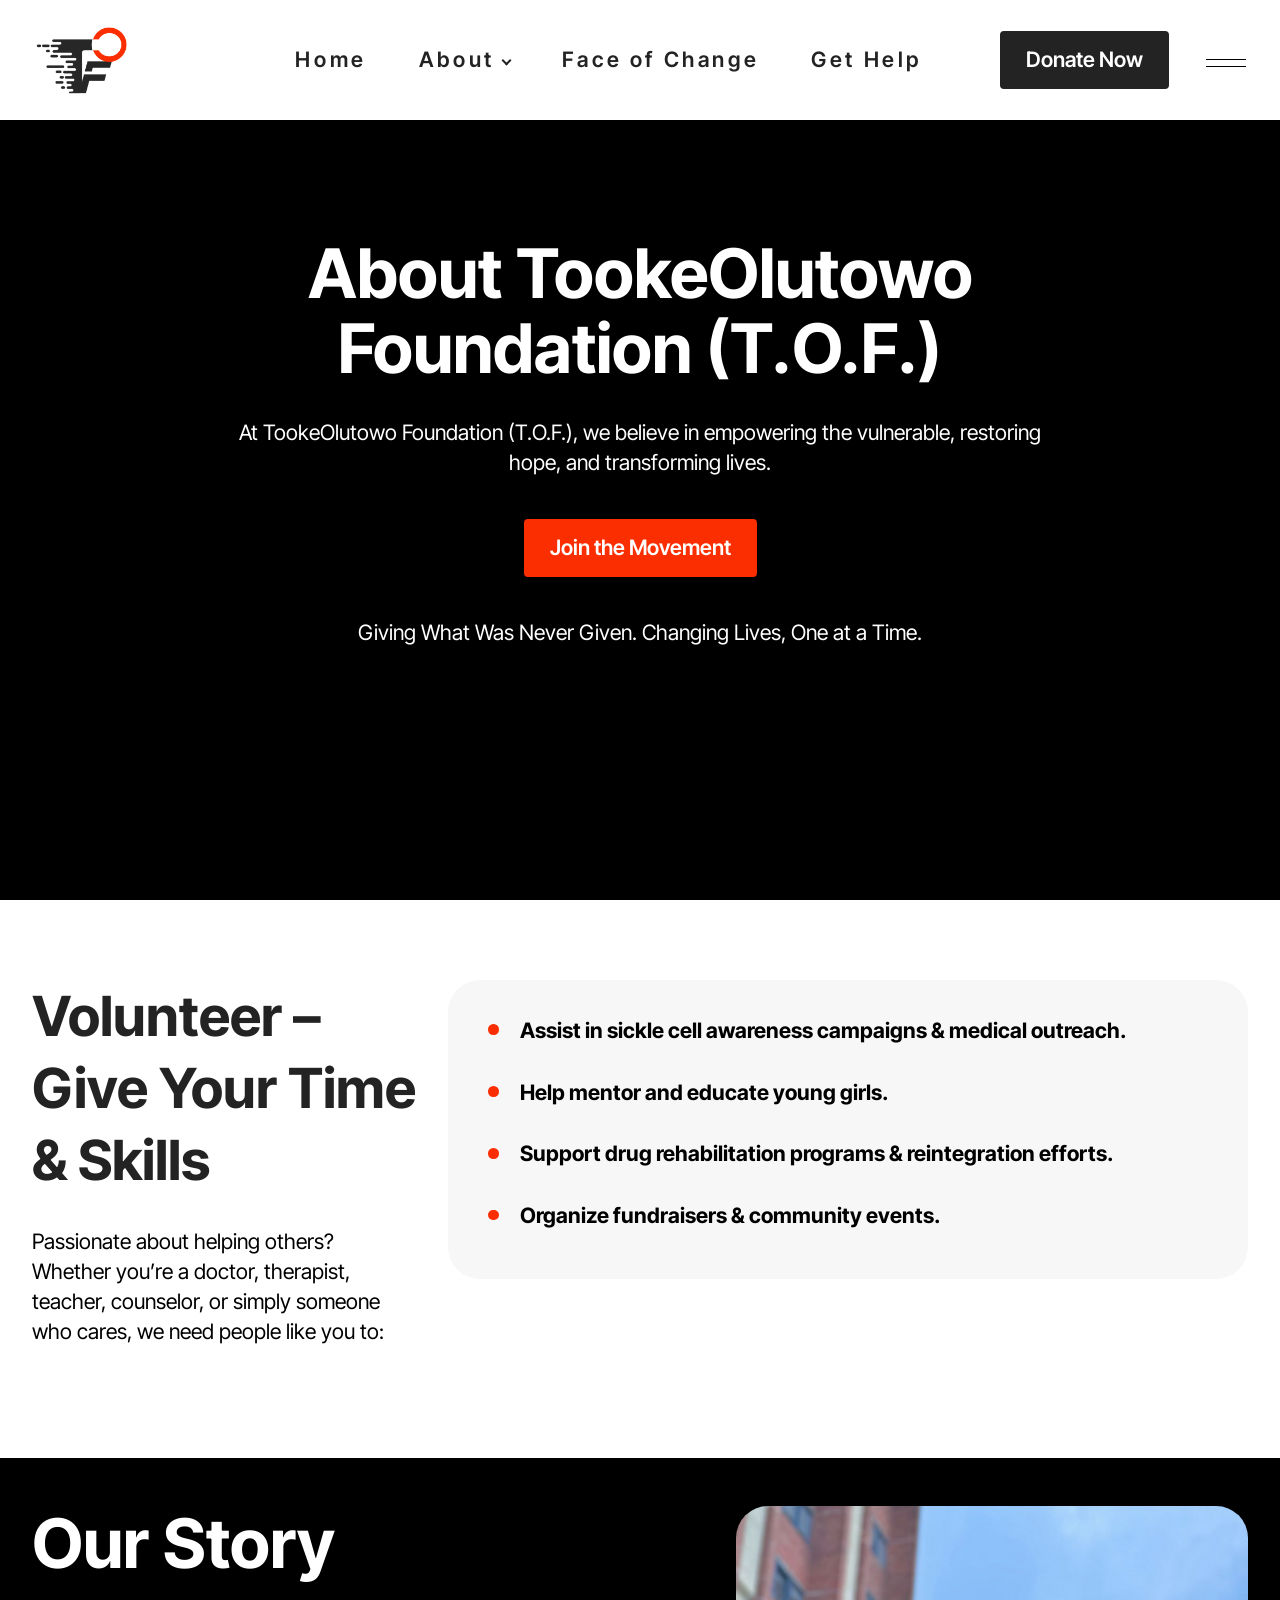
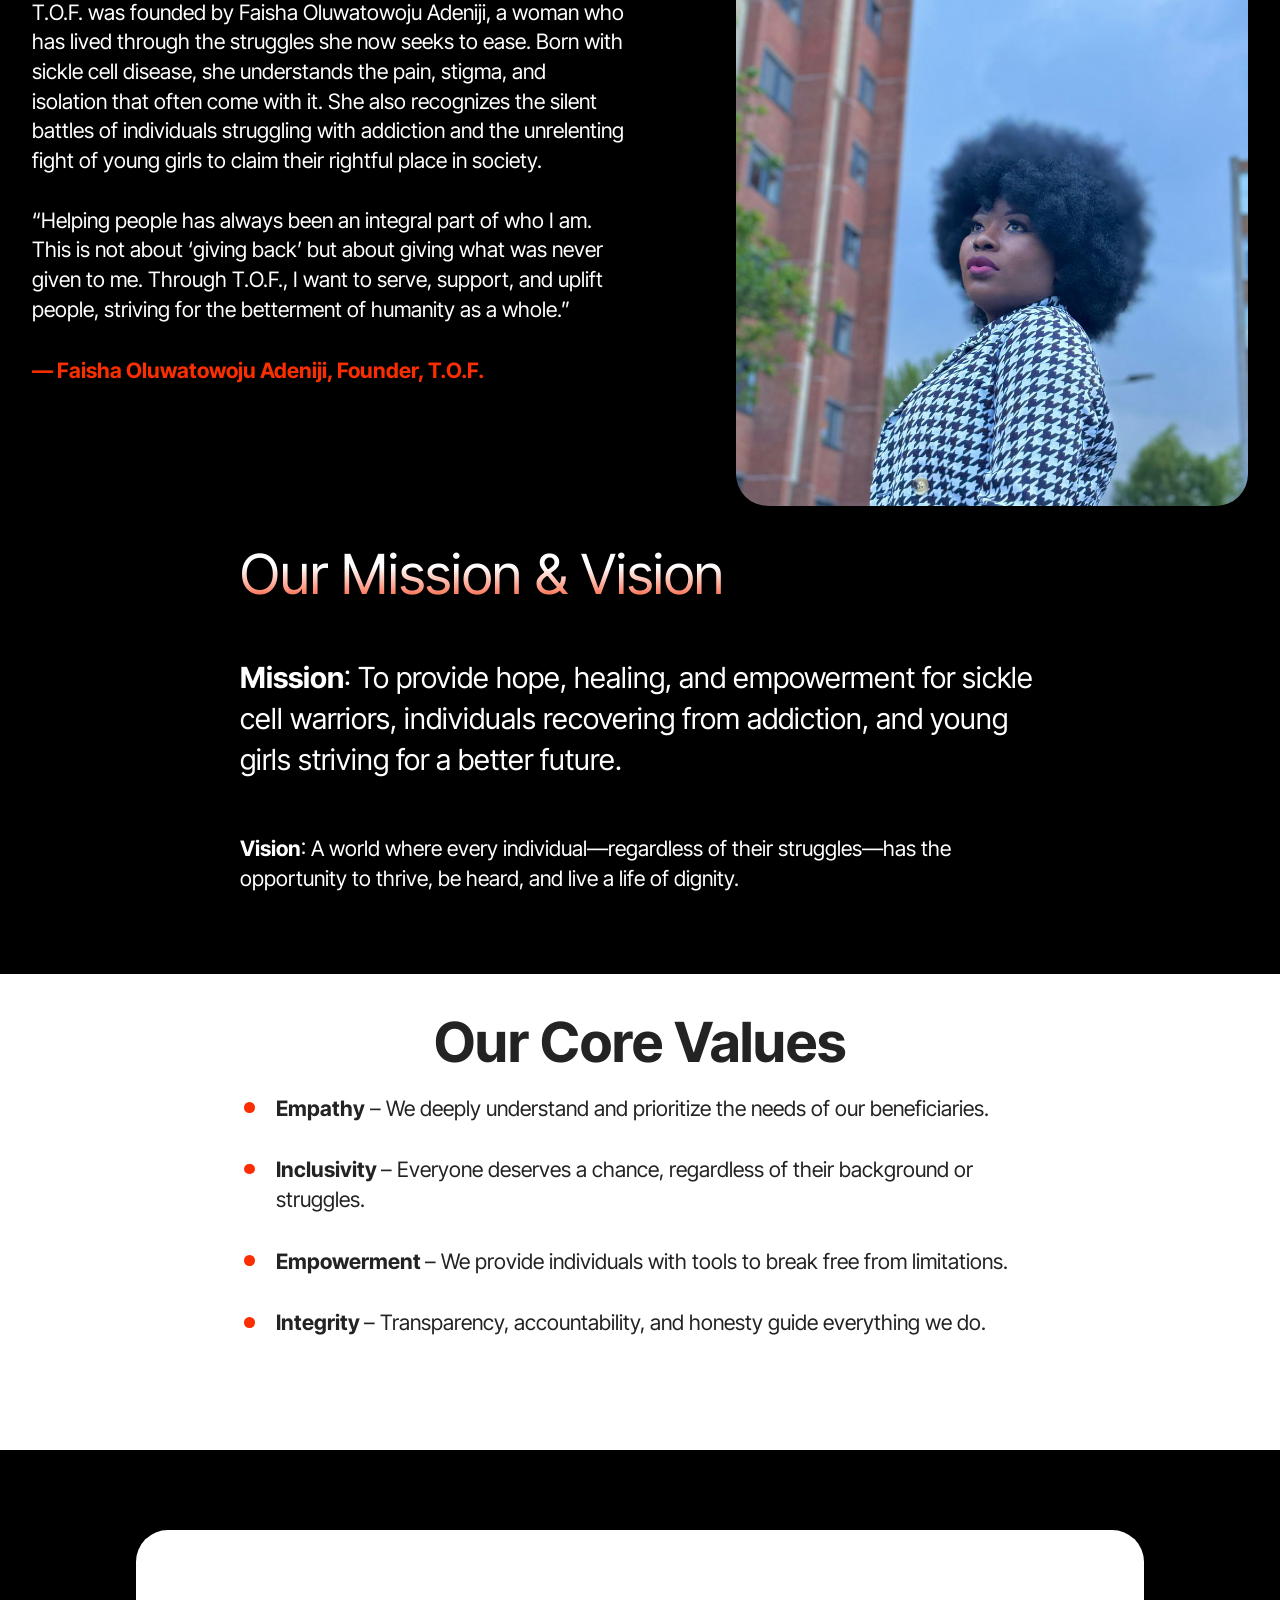
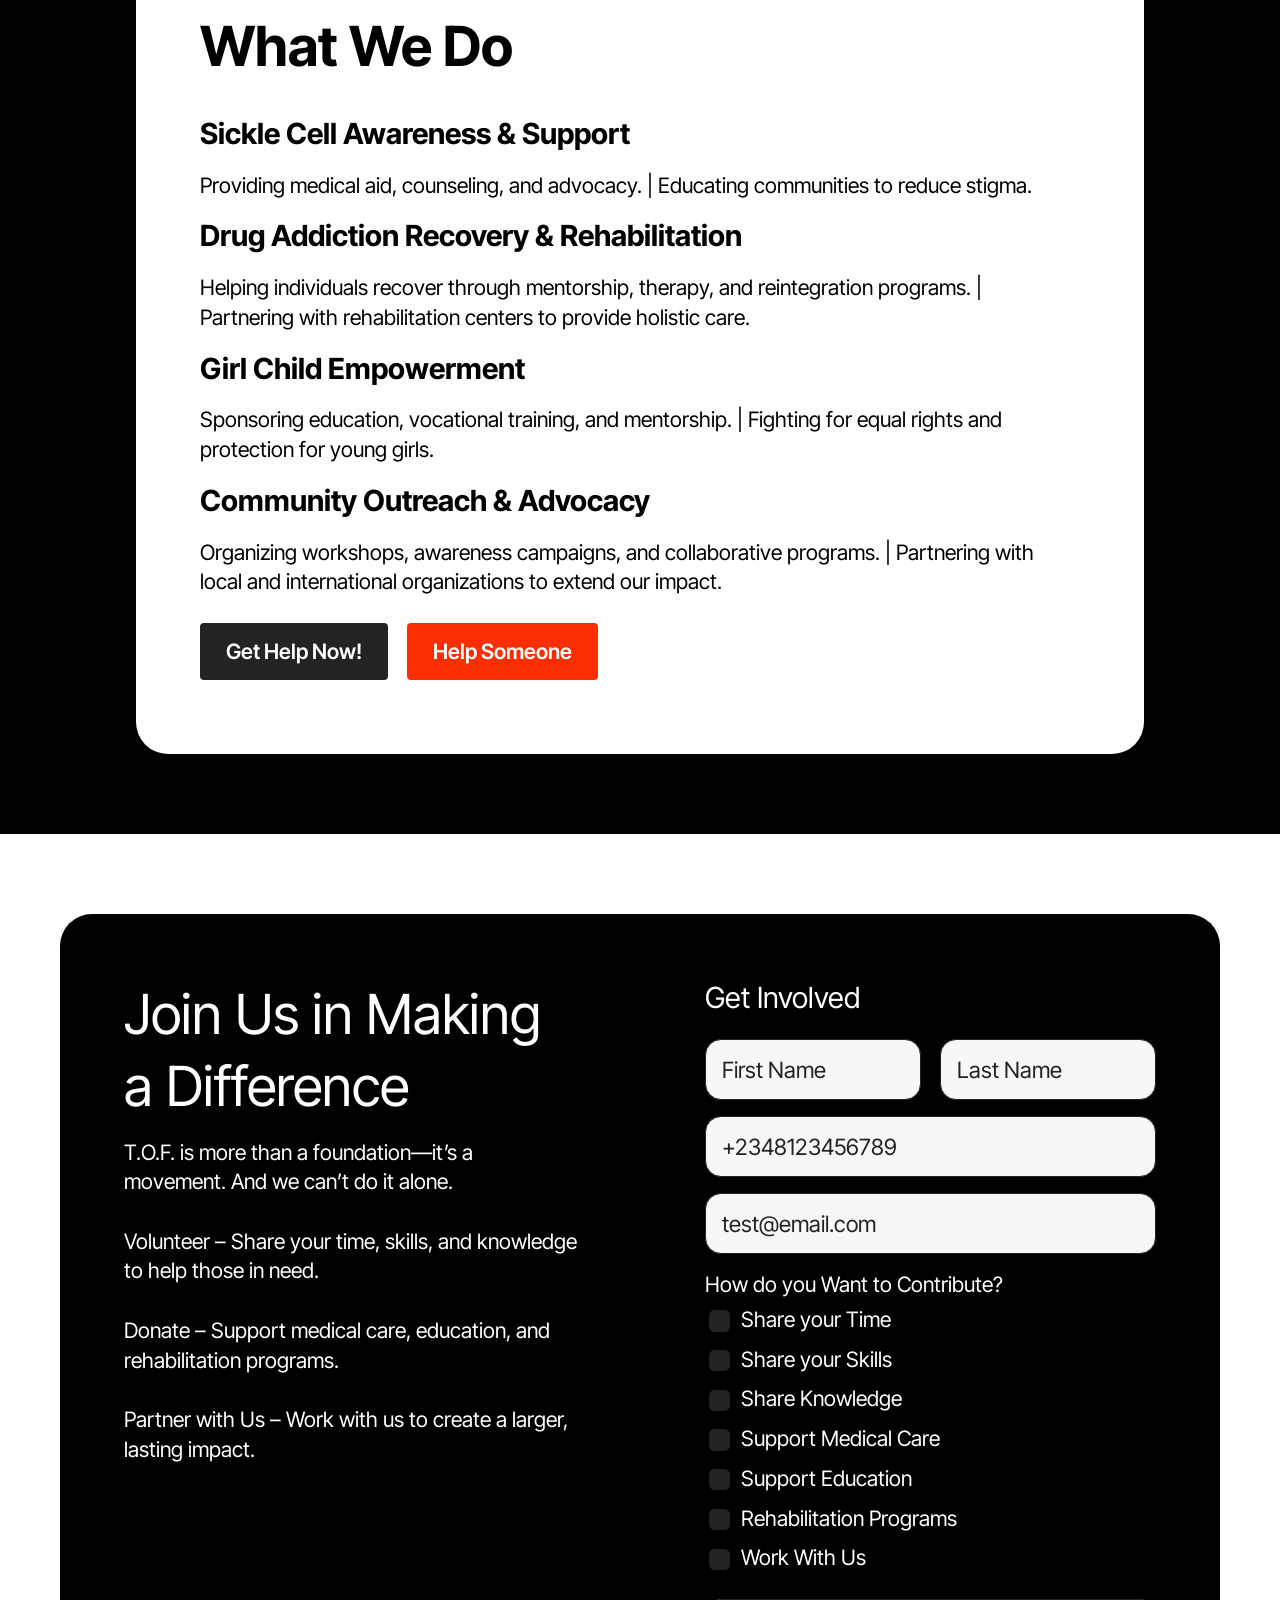
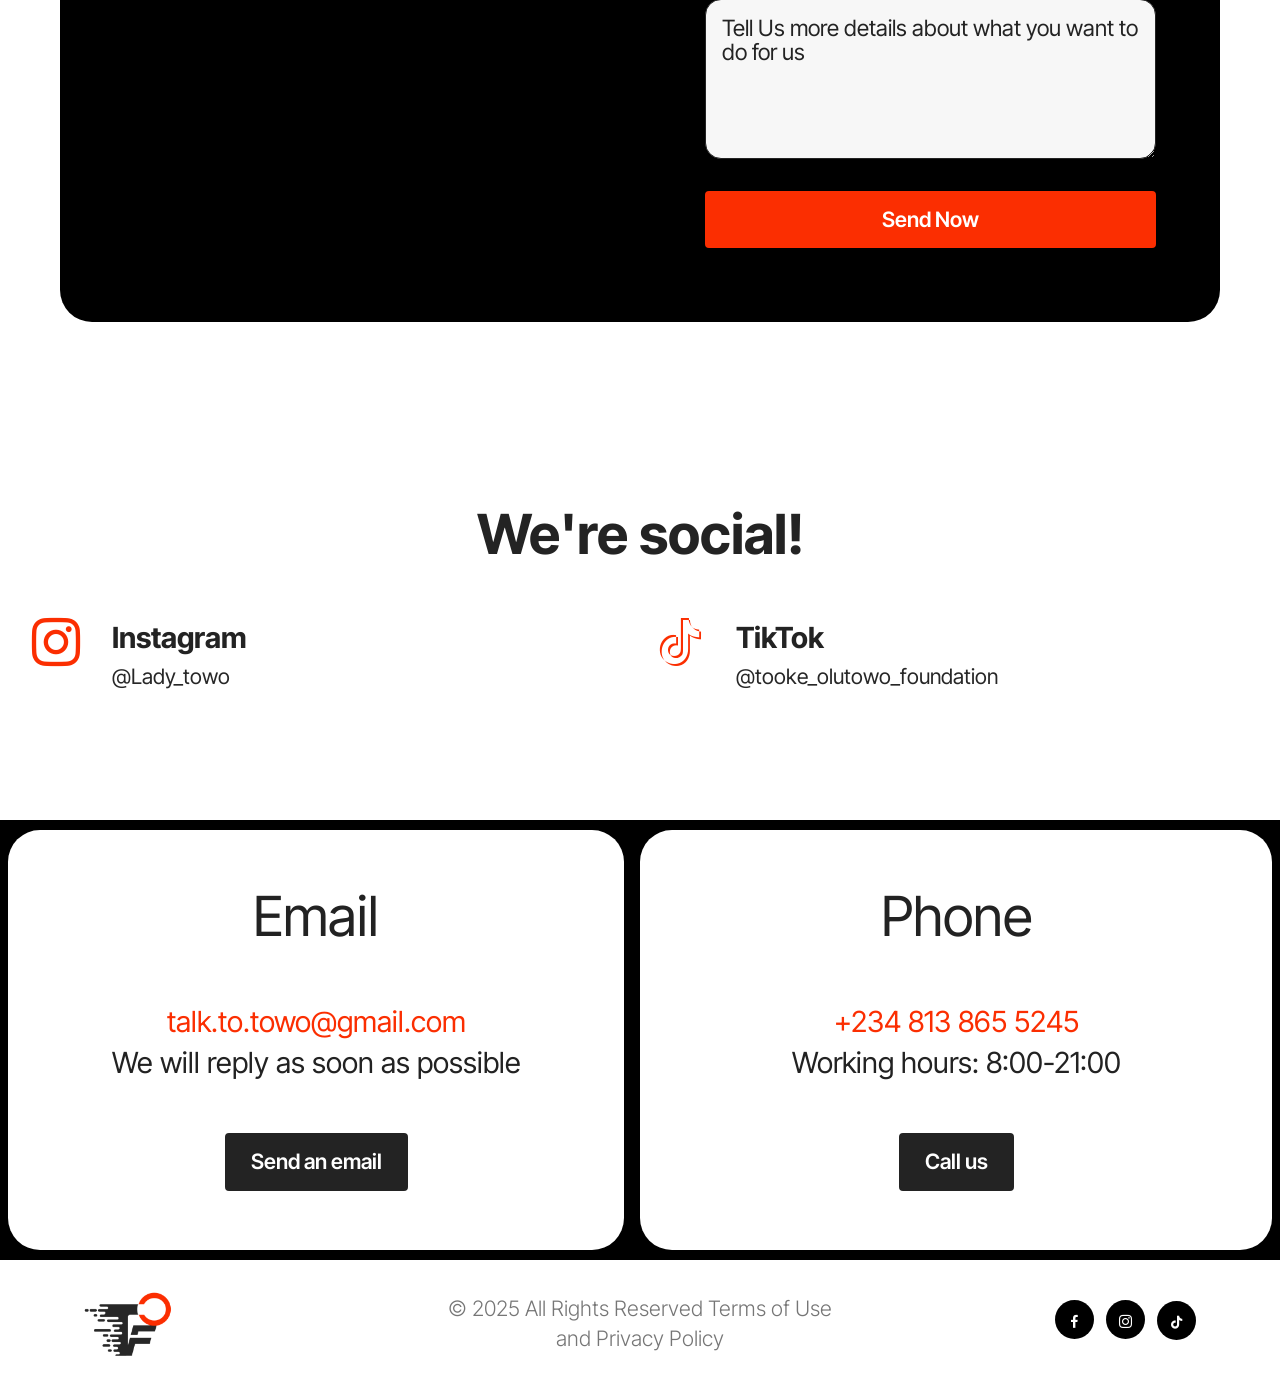
==== commit 92495605: "New Update" ====
--- a/about.html
+++ b/about.html
@@ -24,7 +24,7 @@
   <link rel="stylesheet" href="assets/recaptcha.css">
   <link rel="preload" href="https://fonts.googleapis.com/css?family=Inter+Tight:100,200,300,400,500,600,700,800,900,100i,200i,300i,400i,500i,600i,700i,800i,900i&display=swap" as="style" onload="this.onload=null;this.rel='stylesheet'">
   <noscript><link rel="stylesheet" href="https://fonts.googleapis.com/css?family=Inter+Tight:100,200,300,400,500,600,700,800,900,100i,200i,300i,400i,500i,600i,700i,800i,900i&display=swap"></noscript>
-  <link rel="preload" as="style" href="assets/mobirise/css/mbr-additional.css?v=5Lv3xZ"><link rel="stylesheet" href="assets/mobirise/css/mbr-additional.css?v=5Lv3xZ" type="text/css">
+  <link rel="preload" as="style" href="assets/mobirise/css/mbr-additional.css?v=qS0klv"><link rel="stylesheet" href="assets/mobirise/css/mbr-additional.css?v=qS0klv" type="text/css">
 
   
   
@@ -57,7 +57,7 @@
             <div class="collapse navbar-collapse" id="navbarSupportedContent">
                 <ul class="navbar-nav nav-dropdown" data-app-modern-menu="true"><li class="nav-item"><a class="nav-link link text-primary display-4" href="index.html">Home</a></li>
                     <li class="nav-item dropdown" style="
-"><a class="nav-link link text-primary dropdown-toggle display-4" href="#" data-toggle="dropdown-submenu" data-bs-toggle="dropdown" data-bs-auto-close="outside" aria-expanded="false">About</a><div class="dropdown-menu" aria-labelledby="dropdown-832"><a class="text-primary dropdown-item display-4" href="about.html"><strong>About Us</strong></a><a class="text-primary dropdown-item display-4" href="features.html"><strong>Our Feature&nbsp;</strong></a><a class="text-primary dropdown-item display-4" href="get_involved.html"><strong>Get Involve</strong></a></div></li><li class="nav-item"><a class="nav-link link text-primary display-4" href="faceofchange.html">Face of Change</a></li><li class="nav-item"><a class="nav-link link text-primary display-4" href="get_help.html">Get Help</a></li></ul>
+"><a class="nav-link link text-primary dropdown-toggle show display-4" href="#" data-toggle="dropdown-submenu" data-bs-toggle="dropdown" data-bs-auto-close="outside" aria-expanded="false">About</a><div class="dropdown-menu show" aria-labelledby="dropdown-832" data-bs-popper="none"><a class="text-primary dropdown-item display-4" href="about.html"><strong>About Us</strong></a><a class="text-primary dropdown-item display-4" href="features.html"><strong>Our Feature&nbsp;</strong></a><a class="text-primary dropdown-item display-4" href="get_involved.html"><strong>Get Involve</strong></a></div></li><li class="nav-item"><a class="nav-link link text-primary display-4" href="faceofchange.html">Face of Change</a></li><li class="nav-item"><a class="nav-link link text-primary display-4" href="get_help.html">Get Help</a></li></ul>
                 
                 
                 <div class="navbar-buttons mbr-section-btn"><a class="btn btn-black display-4" href="donation.html">Donate Now</a></div>
@@ -285,7 +285,7 @@
                     </div>
                     <div class="mx-auto mbr-form" data-form-type="formoid">
 <!--Formbuilder Form-->
-<form action="https://mobirise.eu/" method="POST" class="mbr-form form-with-styler form-wrap" data-form-title="Form Name"><input type="hidden" name="email" data-form-email="true" value="LQHTBDC9vT3R0gyzC94xwb1iuTQH2QGTbKACJNOdV/L31TNSfCtwE+SG/yF0cYa85r0yfk4poz0y1gmo/ImeUoPL3T4tT3bYaZyznd+N0C54cr2TkfaztG8WtG8qfaNM.q2J2CvZ25vP00rSEjjSyLx9SgjzzCPBY6Mgsasts6Xe7STrjGkARjkB74vlc2o+vJpie3wXQrAWd+yl+Jm9NMDTb9virp6BrtQJSOipE405HstoG4FWubc3xC4iepoFz">
+<form action="https://mobirise.eu/" method="POST" class="mbr-form form-with-styler form-wrap" data-form-title="Form Name"><input type="hidden" name="email" data-form-email="true" value="ZteGONjlxfvBAMw3XkD8CgRRJ3cbBVxBIW0bFcG7nYf+re93REsMdaSvK5W15oaoR2u+BXRzPzWIizQxu10vHwoAVg+kBoEh8vv4s2sFIqUEyRkM4XZDJwko1M3B9s1W.ktxwuCZFh5As4tOsU9Wt4Qi6qfOkKTJlXDnSpesfXlTyRaYQ5T9Ywh/p25ihNjsoT71CMCC77G7r4FuRlnoLy1txu9vRjHWxEVbyfYvvp7rPp772De206XV1nHCjSw5Z">
 <div class="row">
 <div hidden="hidden" data-form-alert="" class="alert alert-success col-12">Thanks for filling out the form!</div>
 <div hidden="hidden" data-form-alert-danger="" class="alert alert-danger col-12"> Oops...! some problem! </div>
@@ -419,11 +419,11 @@
                         <h2 class="mbr-section-title mbr-fonts-style display-2"> Email
                         </h2>
                         <p class="mbr-link mbr-fonts-style display-5">
-                            info@towojufoundation.org</p>
+                            <a href="mailto:talk.to.towo@gmail.com" class="text-secondary">talk.to.towo@gmail.com</a></p>
                         <p class="mbr-desc mbr-fonts-style display-5">
                             We will reply as soon as possible
                         </p>
-                        <div class="mbr-section-btn"><a class="btn btn-primary display-4" href="mailto:info@lemmaiot.com.ng">
+                        <div class="mbr-section-btn"><a class="btn btn-primary display-4" href="mailto:talk.to.towo@gmail.com">
                                 Send an email
                             </a></div>
                     </div>
@@ -435,7 +435,7 @@
                         <h2 class="mbr-section-title mbr-fonts-style display-2"> Phone
                         </h2>
                         <p class="mbr-link mbr-fonts-style display-5">
-                            +234 813 865 5245
+                            <a href="tel:+2348138655245" class="text-secondary">+234 813 865 5245</a>
                         </p>
                         <p class="mbr-desc mbr-fonts-style display-5">
                             Working hours: 8:00-21:00
@@ -494,8 +494,8 @@
 <script src="assets/bootstrap/js/bootstrap.bundle.min.js"></script>
   <script src="assets/smoothscroll/smooth-scroll.js"></script>
   <script src="assets/ytplayer/index.js"></script>
-      <script src="assets/playervimeo/vimeo_player.js"></script>
-  <script src="assets/dropdown/js/navbar-dropdown.js"></script>
+      <script src="assets/dropdown/js/navbar-dropdown.js"></script>
+  <script src="assets/playervimeo/vimeo_player.js"></script>
   <script src="assets/theme/js/script.js"></script>
   <script src="assets/formoid.min.js"></script>
   
--- a/assets/mobirise/css/mbr-additional.css
+++ b/assets/mobirise/css/mbr-additional.css
@@ -1328,7 +1328,7 @@
 .cid-uF9y3t1KL8 .image-wrapper img {
   border-radius: 2rem;
   padding: 5px;
-  background-color: #fdfde1;
+  background-color: #ffffff;
   height: 550px;
   width: 100%;
   object-fit: cover;
@@ -1352,11 +1352,11 @@
   color: #fdfde1;
 }
 .cid-uF9y3t1KL8 .mbr-section-subtitle {
-  color: #fdfde1;
+  color: #fb2e01;
 }
 .cid-uF9y3t1KL8 .mbr-desc,
 .cid-uF9y3t1KL8 .mbr-section-btn {
-  color: #fdfde1;
+  color: #ffffff;
 }
 .cid-uF9EAkSzvE {
   padding-top: 5rem;
@@ -1442,7 +1442,7 @@
 }
 .cid-uF9FRFoajj {
   padding-top: 5rem;
-  padding-bottom: 5rem;
+  padding-bottom: 0rem;
   background-color: #000000;
 }
 .cid-uF9FRFoajj .mbr-fallback-image.disabled {
@@ -1514,8 +1514,8 @@
   text-align: center;
 }
 .cid-uFl4DhOWyb {
-  padding-top: 0rem;
-  padding-bottom: 6rem;
+  padding-top: 1rem;
+  padding-bottom: 5rem;
   background-color: #ffffff;
 }
 .cid-uFrqsmwr7k {
@@ -1957,299 +1957,6 @@
   .cid-uFv74HXkSF .mbr-text {
     margin-bottom: 1.5rem;
   }
-}
-.cid-uFd8W52OaL {
-  display: flex;
-  background-color: #000000;
-}
-.cid-uFd8W52OaL .content-wrap {
-  padding: 5rem 1rem;
-}
-@media (min-width: 992px) {
-  .cid-uFd8W52OaL .content-wrap {
-    padding: 5rem 3rem;
-  }
-}
-@media (min-width: 768px) {
-  .cid-uFd8W52OaL {
-    align-items: center;
-  }
-  .cid-uFd8W52OaL .row {
-    justify-content: center;
-  }
-}
-@media (max-width: 991px) and (min-width: 768px) {
-  .cid-uFd8W52OaL .content-wrap {
-    min-width: 50%;
-  }
-}
-@media (max-width: 767px) {
-  .cid-uFd8W52OaL {
-    -webkit-align-items: center;
-    align-items: center;
-  }
-  .cid-uFd8W52OaL .mbr-row {
-    -webkit-justify-content: center;
-    justify-content: center;
-  }
-  .cid-uFd8W52OaL .content-wrap {
-    width: 100%;
-  }
-}
-.cid-uFd8W52OaL .mbr-section-title {
-  text-align: center;
-  color: #ffffff;
-}
-.cid-uFd8W52OaL .mbr-text,
-.cid-uFd8W52OaL .mbr-section-btn {
-  text-align: center;
-  color: #ffffff;
-}
-.cid-uFd8W52OaL .mbr-description {
-  text-align: center;
-  color: #ffffff;
-}
-.cid-uFd9qmc0Nw {
-  padding-top: 3rem;
-  padding-bottom: 5rem;
-  background-color: #ffffff;
-}
-.cid-uFd9qmc0Nw .mbr-fallback-image.disabled {
-  display: none;
-}
-.cid-uFd9qmc0Nw .mbr-fallback-image {
-  display: block;
-  background-size: cover;
-  background-position: center center;
-  width: 100%;
-  height: 100%;
-  position: absolute;
-  top: 0;
-}
-.cid-uFd9qmc0Nw .content-wrapper {
-  padding: 0 60px;
-}
-@media (max-width: 992px) {
-  .cid-uFd9qmc0Nw .content-wrapper {
-    padding: 0;
-  }
-}
-.cid-uFd9qmc0Nw .content-wrapper .rating-wrapper {
-  margin-bottom: 24px;
-}
-.cid-uFd9qmc0Nw .content-wrapper .rating-wrapper .list {
-  margin: 0;
-  padding: 0;
-  list-style-type: none;
-  display: inline-flex;
-  justify-content: center;
-}
-.cid-uFd9qmc0Nw .content-wrapper .rating-wrapper .list .item-wrap {
-  padding: 12px;
-  -webkit-text-stroke-width: .15rem;
-  -webkit-text-stroke-color: #050f0f;
-  margin-bottom: 0;
-}
-.cid-uFd9qmc0Nw .content-wrapper .text-wrapper .mbr-text {
-  display: inline-block;
-  width: 75%;
-  margin-bottom: 32px;
-}
-@media (max-width: 992px) {
-  .cid-uFd9qmc0Nw .content-wrapper .text-wrapper .mbr-text {
-    margin-bottom: 24px;
-    width: 100%;
-  }
-}
-.cid-uFd9qmc0Nw .content-wrapper .mbr-desc {
-  margin-bottom: 0;
-}
-.cid-uFd9qmc0Nw .list {
-  color: #ffe66d;
-  text-align: center;
-}
-.cid-uFd9qmc0Nw .mbr-text,
-.cid-uFd9qmc0Nw .text-wrapper {
-  color: #050f0f;
-}
-.cid-uFd9qmc0Nw .mbr-desc {
-  color: #050f0f;
-  text-align: center;
-}
-.cid-uFd9qmc0Nw .mbr-text,
-.cid-uFd9qmc0Nw .text-wrapper,
-.cid-uFd9qmc0Nw .rating-wrapper {
-  text-align: center;
-}
-.cid-uFd9qmc0Nw .list,
-.cid-uFd9qmc0Nw .item-wrap {
-  color: #fb2e01;
-}
-.cid-uFd9cfXOrl {
-  padding-top: 5rem;
-  padding-bottom: 5rem;
-  background-color: #000000;
-  background-image: linear-gradient(#000000 80%, #fb2e01 110%);
-}
-.cid-uFd9cfXOrl .mbr-fallback-image.disabled {
-  display: none;
-}
-.cid-uFd9cfXOrl .mbr-fallback-image {
-  display: block;
-  background-size: cover;
-  background-position: center center;
-  width: 100%;
-  height: 100%;
-  position: absolute;
-  top: 0;
-}
-.cid-uFd9cfXOrl .row {
-  justify-content: center;
-}
-.cid-uFd9cfXOrl .content-wrapper {
-  position: relative;
-  z-index: 2;
-}
-.cid-uFd9cfXOrl .content-wrapper .mbr-section-title {
-  margin-bottom: 48px;
-  background-image: linear-gradient(0deg, #fb2e01, #ffffff 60%);
-  -webkit-background-clip: text;
-  -webkit-text-fill-color: transparent;
-}
-@media (max-width: 992px) {
-  .cid-uFd9cfXOrl .content-wrapper .mbr-section-title {
-    margin-bottom: 22px;
-  }
-}
-.cid-uFd9cfXOrl .content-wrapper .mbr-text {
-  margin-bottom: 54px;
-}
-@media (max-width: 992px) {
-  .cid-uFd9cfXOrl .content-wrapper .mbr-text {
-    margin-bottom: 22px;
-  }
-}
-.cid-uFd9cfXOrl .content-wrapper .mbr-desc {
-  margin-bottom: 32px;
-}
-@media (max-width: 992px) {
-  .cid-uFd9cfXOrl .content-wrapper .mbr-desc {
-    margin-bottom: 22px;
-  }
-}
-.cid-uFd9cfXOrl .mbr-section-title {
-  color: #ffffff;
-}
-.cid-uFd9cfXOrl .mbr-text {
-  color: #ffffff;
-}
-.cid-uFd9cfXOrl .mbr-desc {
-  color: #ffffff;
-}
-#custom-html-o {
-  /* Type valid CSS here */
-}
-#custom-html-o div {
-  padding: 80px 0;
-  color: #777;
-  text-align: center;
-}
-#custom-html-o p {
-  font-size: 60px;
-  color: #777;
-}
-.cid-uFdwLP7v5u {
-  padding-top: 0rem;
-  padding-bottom: 0rem;
-  background-color: #000000;
-}
-.cid-uFdwLP7v5u .mbr-fallback-image.disabled {
-  display: none;
-}
-.cid-uFdwLP7v5u .mbr-fallback-image {
-  display: block;
-  background-size: cover;
-  background-position: center center;
-  width: 100%;
-  height: 100%;
-  position: absolute;
-  top: 0;
-}
-.cid-uFdwLP7v5u .container-fluid {
-  padding: 10px 8px;
-}
-@media (max-width: 992px) {
-  .cid-uFdwLP7v5u .container {
-    padding: 10px 8px;
-  }
-}
-.cid-uFdwLP7v5u .row {
-  margin: 0;
-}
-.cid-uFdwLP7v5u .row .card {
-  padding: 0;
-}
-.cid-uFdwLP7v5u .row .card:nth-child(2n) .item-wrapper {
-  margin-right: 0;
-}
-.cid-uFdwLP7v5u .item-wrapper {
-  display: flex;
-  align-items: center;
-  padding: 50px 40px;
-  background-color: #ffffff;
-  border-radius: 25px;
-  margin-right: 16px;
-  height: 100%;
-}
-@media (max-width: 992px) {
-  .cid-uFdwLP7v5u .item-wrapper {
-    margin: 0 0 16px 0;
-  }
-}
-@media (max-width: 768px) {
-  .cid-uFdwLP7v5u .item-wrapper {
-    padding: 50px 10px;
-  }
-}
-.cid-uFdwLP7v5u .item-wrapper .content-wrap {
-  width: 100%;
-}
-.cid-uFdwLP7v5u .item-wrapper .content-wrap .mbr-section-title {
-  margin-bottom: 50px;
-}
-@media (max-width: 992px) {
-  .cid-uFdwLP7v5u .item-wrapper .content-wrap .mbr-section-title {
-    margin-bottom: 30px;
-  }
-}
-.cid-uFdwLP7v5u .item-wrapper .content-wrap .mbr-link {
-  margin-bottom: 0;
-}
-.cid-uFdwLP7v5u .item-wrapper .content-wrap .mbr-desc {
-  margin-bottom: 0;
-}
-.cid-uFdwLP7v5u .item-wrapper .content-wrap .mbr-section-btn {
-  margin-top: 40px;
-}
-@media (max-width: 992px) {
-  .cid-uFdwLP7v5u .item-wrapper .content-wrap .mbr-section-btn {
-    margin-top: 20px;
-  }
-}
-.cid-uFdwLP7v5u .mbr-section-title {
-  color: #222222;
-}
-.cid-uFdwLP7v5u .mbr-section-title,
-.cid-uFdwLP7v5u .mbr-section-btn {
-  text-align: center;
-}
-.cid-uFdwLP7v5u .mbr-desc {
-  color: #222222;
-  text-align: center;
-}
-.cid-uFdwLP7v5u .mbr-link {
-  text-align: center;
-  color: #bdbdbd;
 }
 .cid-uFpD2W9Vxj {
   z-index: 1000;
@@ -2775,6 +2482,299 @@
 .cid-uFpD2W9Vxj .mbr-section-subtitle {
   color: #202020;
 }
+.cid-uFd8W52OaL {
+  display: flex;
+  background-color: #000000;
+}
+.cid-uFd8W52OaL .content-wrap {
+  padding: 5rem 1rem;
+}
+@media (min-width: 992px) {
+  .cid-uFd8W52OaL .content-wrap {
+    padding: 5rem 3rem;
+  }
+}
+@media (min-width: 768px) {
+  .cid-uFd8W52OaL {
+    align-items: center;
+  }
+  .cid-uFd8W52OaL .row {
+    justify-content: center;
+  }
+}
+@media (max-width: 991px) and (min-width: 768px) {
+  .cid-uFd8W52OaL .content-wrap {
+    min-width: 50%;
+  }
+}
+@media (max-width: 767px) {
+  .cid-uFd8W52OaL {
+    -webkit-align-items: center;
+    align-items: center;
+  }
+  .cid-uFd8W52OaL .mbr-row {
+    -webkit-justify-content: center;
+    justify-content: center;
+  }
+  .cid-uFd8W52OaL .content-wrap {
+    width: 100%;
+  }
+}
+.cid-uFd8W52OaL .mbr-section-title {
+  text-align: center;
+  color: #ffffff;
+}
+.cid-uFd8W52OaL .mbr-text,
+.cid-uFd8W52OaL .mbr-section-btn {
+  text-align: center;
+  color: #ffffff;
+}
+.cid-uFd8W52OaL .mbr-description {
+  text-align: center;
+  color: #ffffff;
+}
+.cid-uFd9qmc0Nw {
+  padding-top: 3rem;
+  padding-bottom: 5rem;
+  background-color: #ffffff;
+}
+.cid-uFd9qmc0Nw .mbr-fallback-image.disabled {
+  display: none;
+}
+.cid-uFd9qmc0Nw .mbr-fallback-image {
+  display: block;
+  background-size: cover;
+  background-position: center center;
+  width: 100%;
+  height: 100%;
+  position: absolute;
+  top: 0;
+}
+.cid-uFd9qmc0Nw .content-wrapper {
+  padding: 0 60px;
+}
+@media (max-width: 992px) {
+  .cid-uFd9qmc0Nw .content-wrapper {
+    padding: 0;
+  }
+}
+.cid-uFd9qmc0Nw .content-wrapper .rating-wrapper {
+  margin-bottom: 24px;
+}
+.cid-uFd9qmc0Nw .content-wrapper .rating-wrapper .list {
+  margin: 0;
+  padding: 0;
+  list-style-type: none;
+  display: inline-flex;
+  justify-content: center;
+}
+.cid-uFd9qmc0Nw .content-wrapper .rating-wrapper .list .item-wrap {
+  padding: 12px;
+  -webkit-text-stroke-width: .15rem;
+  -webkit-text-stroke-color: #050f0f;
+  margin-bottom: 0;
+}
+.cid-uFd9qmc0Nw .content-wrapper .text-wrapper .mbr-text {
+  display: inline-block;
+  width: 75%;
+  margin-bottom: 32px;
+}
+@media (max-width: 992px) {
+  .cid-uFd9qmc0Nw .content-wrapper .text-wrapper .mbr-text {
+    margin-bottom: 24px;
+    width: 100%;
+  }
+}
+.cid-uFd9qmc0Nw .content-wrapper .mbr-desc {
+  margin-bottom: 0;
+}
+.cid-uFd9qmc0Nw .list {
+  color: #ffe66d;
+  text-align: center;
+}
+.cid-uFd9qmc0Nw .mbr-text,
+.cid-uFd9qmc0Nw .text-wrapper {
+  color: #050f0f;
+}
+.cid-uFd9qmc0Nw .mbr-desc {
+  color: #050f0f;
+  text-align: center;
+}
+.cid-uFd9qmc0Nw .mbr-text,
+.cid-uFd9qmc0Nw .text-wrapper,
+.cid-uFd9qmc0Nw .rating-wrapper {
+  text-align: center;
+}
+.cid-uFd9qmc0Nw .list,
+.cid-uFd9qmc0Nw .item-wrap {
+  color: #fb2e01;
+}
+.cid-uFd9cfXOrl {
+  padding-top: 5rem;
+  padding-bottom: 5rem;
+  background-color: #000000;
+  background-image: linear-gradient(#000000 80%, #fb2e01 110%);
+}
+.cid-uFd9cfXOrl .mbr-fallback-image.disabled {
+  display: none;
+}
+.cid-uFd9cfXOrl .mbr-fallback-image {
+  display: block;
+  background-size: cover;
+  background-position: center center;
+  width: 100%;
+  height: 100%;
+  position: absolute;
+  top: 0;
+}
+.cid-uFd9cfXOrl .row {
+  justify-content: center;
+}
+.cid-uFd9cfXOrl .content-wrapper {
+  position: relative;
+  z-index: 2;
+}
+.cid-uFd9cfXOrl .content-wrapper .mbr-section-title {
+  margin-bottom: 48px;
+  background-image: linear-gradient(0deg, #fb2e01, #ffffff 60%);
+  -webkit-background-clip: text;
+  -webkit-text-fill-color: transparent;
+}
+@media (max-width: 992px) {
+  .cid-uFd9cfXOrl .content-wrapper .mbr-section-title {
+    margin-bottom: 22px;
+  }
+}
+.cid-uFd9cfXOrl .content-wrapper .mbr-text {
+  margin-bottom: 54px;
+}
+@media (max-width: 992px) {
+  .cid-uFd9cfXOrl .content-wrapper .mbr-text {
+    margin-bottom: 22px;
+  }
+}
+.cid-uFd9cfXOrl .content-wrapper .mbr-desc {
+  margin-bottom: 32px;
+}
+@media (max-width: 992px) {
+  .cid-uFd9cfXOrl .content-wrapper .mbr-desc {
+    margin-bottom: 22px;
+  }
+}
+.cid-uFd9cfXOrl .mbr-section-title {
+  color: #ffffff;
+}
+.cid-uFd9cfXOrl .mbr-text {
+  color: #ffffff;
+}
+.cid-uFd9cfXOrl .mbr-desc {
+  color: #ffffff;
+}
+#custom-html-o {
+  /* Type valid CSS here */
+}
+#custom-html-o div {
+  padding: 80px 0;
+  color: #777;
+  text-align: center;
+}
+#custom-html-o p {
+  font-size: 60px;
+  color: #777;
+}
+.cid-uFdwLP7v5u {
+  padding-top: 0rem;
+  padding-bottom: 0rem;
+  background-color: #000000;
+}
+.cid-uFdwLP7v5u .mbr-fallback-image.disabled {
+  display: none;
+}
+.cid-uFdwLP7v5u .mbr-fallback-image {
+  display: block;
+  background-size: cover;
+  background-position: center center;
+  width: 100%;
+  height: 100%;
+  position: absolute;
+  top: 0;
+}
+.cid-uFdwLP7v5u .container-fluid {
+  padding: 10px 8px;
+}
+@media (max-width: 992px) {
+  .cid-uFdwLP7v5u .container {
+    padding: 10px 8px;
+  }
+}
+.cid-uFdwLP7v5u .row {
+  margin: 0;
+}
+.cid-uFdwLP7v5u .row .card {
+  padding: 0;
+}
+.cid-uFdwLP7v5u .row .card:nth-child(2n) .item-wrapper {
+  margin-right: 0;
+}
+.cid-uFdwLP7v5u .item-wrapper {
+  display: flex;
+  align-items: center;
+  padding: 50px 40px;
+  background-color: #ffffff;
+  border-radius: 25px;
+  margin-right: 16px;
+  height: 100%;
+}
+@media (max-width: 992px) {
+  .cid-uFdwLP7v5u .item-wrapper {
+    margin: 0 0 16px 0;
+  }
+}
+@media (max-width: 768px) {
+  .cid-uFdwLP7v5u .item-wrapper {
+    padding: 50px 10px;
+  }
+}
+.cid-uFdwLP7v5u .item-wrapper .content-wrap {
+  width: 100%;
+}
+.cid-uFdwLP7v5u .item-wrapper .content-wrap .mbr-section-title {
+  margin-bottom: 50px;
+}
+@media (max-width: 992px) {
+  .cid-uFdwLP7v5u .item-wrapper .content-wrap .mbr-section-title {
+    margin-bottom: 30px;
+  }
+}
+.cid-uFdwLP7v5u .item-wrapper .content-wrap .mbr-link {
+  margin-bottom: 0;
+}
+.cid-uFdwLP7v5u .item-wrapper .content-wrap .mbr-desc {
+  margin-bottom: 0;
+}
+.cid-uFdwLP7v5u .item-wrapper .content-wrap .mbr-section-btn {
+  margin-top: 40px;
+}
+@media (max-width: 992px) {
+  .cid-uFdwLP7v5u .item-wrapper .content-wrap .mbr-section-btn {
+    margin-top: 20px;
+  }
+}
+.cid-uFdwLP7v5u .mbr-section-title {
+  color: #222222;
+}
+.cid-uFdwLP7v5u .mbr-section-title,
+.cid-uFdwLP7v5u .mbr-section-btn {
+  text-align: center;
+}
+.cid-uFdwLP7v5u .mbr-desc {
+  color: #222222;
+  text-align: center;
+}
+.cid-uFdwLP7v5u .mbr-link {
+  text-align: center;
+  color: #bdbdbd;
+}
 .cid-uFv74HXkSF {
   padding-top: 15px;
   padding-bottom: 15px;
@@ -2839,430 +2839,6 @@
   .cid-uFv74HXkSF .mbr-text {
     margin-bottom: 1.5rem;
   }
-}
-.cid-uFdALhpMAH {
-  display: flex;
-  background-color: #000000;
-}
-.cid-uFdALhpMAH .content-wrap {
-  padding: 5rem 1rem;
-}
-@media (min-width: 992px) {
-  .cid-uFdALhpMAH .content-wrap {
-    padding: 5rem 3rem;
-  }
-}
-@media (min-width: 768px) {
-  .cid-uFdALhpMAH {
-    align-items: center;
-  }
-  .cid-uFdALhpMAH .row {
-    justify-content: center;
-  }
-}
-@media (max-width: 991px) and (min-width: 768px) {
-  .cid-uFdALhpMAH .content-wrap {
-    min-width: 50%;
-  }
-}
-@media (max-width: 767px) {
-  .cid-uFdALhpMAH {
-    -webkit-align-items: center;
-    align-items: center;
-  }
-  .cid-uFdALhpMAH .mbr-row {
-    -webkit-justify-content: center;
-    justify-content: center;
-  }
-  .cid-uFdALhpMAH .content-wrap {
-    width: 100%;
-  }
-}
-.cid-uFdALhpMAH .mbr-section-title {
-  text-align: center;
-  color: #ffffff;
-}
-.cid-uFdALhpMAH .mbr-text,
-.cid-uFdALhpMAH .mbr-section-btn {
-  text-align: center;
-  color: #ffffff;
-}
-.cid-uFdALhpMAH .mbr-description {
-  text-align: center;
-  color: #ffffff;
-}
-.cid-uFdBEgykwQ {
-  padding-top: 5rem;
-  padding-bottom: 5rem;
-  background-color: #ffffff;
-}
-.cid-uFdBEgykwQ .mbr-fallback-image.disabled {
-  display: none;
-}
-.cid-uFdBEgykwQ .mbr-fallback-image {
-  display: block;
-  background-size: cover;
-  background-position: center center;
-  width: 100%;
-  height: 100%;
-  position: absolute;
-  top: 0;
-}
-.cid-uFdBEgykwQ .mbr-text {
-  color: #000000;
-}
-.cid-uFdBEgykwQ .mbr-section-subtitle {
-  color: #ffffff;
-  text-align: left;
-}
-.cid-uFdBEgykwQ .item-wrapper {
-  background: #f7f7f7;
-  padding: 2.25rem 2.25rem 1rem 2.25rem;
-}
-@media (max-width: 767px) {
-  .cid-uFdBEgykwQ .item-wrapper {
-    padding: 2rem 1.5rem 0.5rem 1.5rem;
-  }
-}
-@media (min-width: 992px) and (max-width: 1200px) {
-  .cid-uFdBEgykwQ .item-wrapper {
-    padding: 2rem 1.5rem 0.5rem 1.5rem;
-  }
-}
-.cid-uFdBEgykwQ .main-button {
-  margin-bottom: 2rem;
-}
-@media (max-width: 767px) {
-  .cid-uFdBEgykwQ .main-button {
-    margin-bottom: 2rem;
-  }
-}
-.cid-uFdBEgykwQ .counter-container ul {
-  margin: 0;
-  padding-left: 2.25rem;
-  list-style: none;
-}
-.cid-uFdBEgykwQ .counter-container ul li {
-  position: relative;
-  list-style: none;
-  margin-bottom: 2rem;
-}
-.cid-uFdBEgykwQ .counter-container ul li:before {
-  position: absolute;
-  left: -1.5em;
-  content: "";
-  display: flex;
-  justify-content: center;
-  align-items: center;
-  color: #fb2e01;
-  background-color: #fb2e01;
-  width: 0.5em;
-  height: 0.5em;
-  top: 0.4em;
-  border-radius: 50%;
-}
-.cid-uFdBEgykwQ .mbr-text UL {
-  text-align: left;
-}
-.cid-uFdBEgykwQ .mbr-section-subtitle,
-.cid-uFdBEgykwQ .main-button {
-  color: #000000;
-}
-.cid-uFdALlC42O {
-  padding-top: 5rem;
-  padding-bottom: 5rem;
-  background-color: #000000;
-  background-image: linear-gradient(#000000 80%, #fb2e01 110%);
-}
-.cid-uFdALlC42O .mbr-fallback-image.disabled {
-  display: none;
-}
-.cid-uFdALlC42O .mbr-fallback-image {
-  display: block;
-  background-size: cover;
-  background-position: center center;
-  width: 100%;
-  height: 100%;
-  position: absolute;
-  top: 0;
-}
-.cid-uFdALlC42O .row {
-  justify-content: center;
-}
-.cid-uFdALlC42O .content-wrapper {
-  position: relative;
-  z-index: 2;
-}
-.cid-uFdALlC42O .content-wrapper .mbr-section-title {
-  margin-bottom: 48px;
-  background-image: linear-gradient(0deg, #fb2e01, #ffffff 60%);
-  -webkit-background-clip: text;
-  -webkit-text-fill-color: transparent;
-}
-@media (max-width: 992px) {
-  .cid-uFdALlC42O .content-wrapper .mbr-section-title {
-    margin-bottom: 22px;
-  }
-}
-.cid-uFdALlC42O .content-wrapper .mbr-text {
-  margin-bottom: 54px;
-}
-@media (max-width: 992px) {
-  .cid-uFdALlC42O .content-wrapper .mbr-text {
-    margin-bottom: 22px;
-  }
-}
-.cid-uFdALlC42O .content-wrapper .mbr-desc {
-  margin-bottom: 32px;
-}
-@media (max-width: 992px) {
-  .cid-uFdALlC42O .content-wrapper .mbr-desc {
-    margin-bottom: 22px;
-  }
-}
-.cid-uFdALlC42O .mbr-section-title {
-  color: #ffffff;
-}
-.cid-uFdALlC42O .mbr-text {
-  color: #ffffff;
-}
-.cid-uFdALlC42O .mbr-desc {
-  color: #ffffff;
-}
-.cid-uFk1FZxJlg {
-  padding-top: 5rem;
-  padding-bottom: 0rem;
-  background-color: #ffffff;
-}
-.cid-uFk1FZxJlg .counter-container ul {
-  margin: 0;
-  padding-left: 2.25rem;
-  list-style: none;
-}
-.cid-uFk1FZxJlg .counter-container ul li {
-  position: relative;
-  list-style: none;
-  margin-bottom: 2rem;
-}
-.cid-uFk1FZxJlg .counter-container ul li:before {
-  position: absolute;
-  left: -1.5em;
-  content: "";
-  display: flex;
-  justify-content: center;
-  align-items: center;
-  color: #fb2e01;
-  background-color: #fb2e01;
-  width: 0.5em;
-  height: 0.5em;
-  top: 0.4em;
-  border-radius: 50%;
-}
-.cid-uFk1FZxJlg .mbr-section-subtitle {
-  color: #000000;
-}
-.cid-uFk1FZxJlg .mbr-section-title {
-  color: #000000;
-}
-.cid-uFk1FZxJlg .mbr-text {
-  color: #000000;
-}
-.cid-uFk1E9YBE6 {
-  padding-top: 0rem;
-  padding-bottom: 4rem;
-  background-color: #ffffff;
-}
-.cid-uFk1E9YBE6 .mbr-fallback-image.disabled {
-  display: none;
-}
-.cid-uFk1E9YBE6 .mbr-fallback-image {
-  display: block;
-  background-size: cover;
-  background-position: center center;
-  width: 100%;
-  height: 100%;
-  position: absolute;
-  top: 0;
-}
-.cid-uFk2BmZnuz {
-  padding-top: 5rem;
-  padding-bottom: 5rem;
-  background-color: #000000;
-}
-.cid-uFk2BmZnuz .mbr-fallback-image.disabled {
-  display: none;
-}
-.cid-uFk2BmZnuz .mbr-fallback-image {
-  display: block;
-  background-size: cover;
-  background-position: center center;
-  width: 100%;
-  height: 100%;
-  position: absolute;
-  top: 0;
-}
-.cid-uFk2BmZnuz .card-wrapper {
-  background: #ffffff;
-}
-@media (max-width: 767px) {
-  .cid-uFk2BmZnuz .card-wrapper {
-    padding: 2rem 1.5rem;
-  }
-}
-@media (min-width: 768px) and (max-width: 991px) {
-  .cid-uFk2BmZnuz .card-wrapper {
-    padding: 2.25rem;
-  }
-}
-@media (min-width: 992px) {
-  .cid-uFk2BmZnuz .card-wrapper {
-    padding: 4rem;
-  }
-}
-.cid-uFk2BmZnuz .mbr-text,
-.cid-uFk2BmZnuz .mbr-section-btn {
-  color: #000000;
-  text-align: left;
-}
-.cid-uFk2BmZnuz .card-title,
-.cid-uFk2BmZnuz .card-box {
-  text-align: center;
-  color: #000000;
-}
-.cid-uFk2BmZnuz .counter-container ul {
-  margin: 0;
-  padding-left: 2.25rem;
-  list-style: none;
-}
-.cid-uFk2BmZnuz .counter-container ul li {
-  position: relative;
-  list-style: none;
-  margin-bottom: 2rem;
-}
-.cid-uFk2BmZnuz .counter-container ul li:before {
-  position: absolute;
-  left: -1.5em;
-  content: "";
-  display: flex;
-  justify-content: center;
-  align-items: center;
-  color: #fb2e01;
-  background-color: #fb2e01;
-  width: 0.5em;
-  height: 0.5em;
-  top: 0.4em;
-  border-radius: 50%;
-}
-.cid-uFk2BmZnuz .mbr-text UL {
-  text-align: left;
-}
-.cid-uFk2BmZnuz .mbr-section-title {
-  color: #000000;
-}
-#custom-html-2y {
-  /* Type valid CSS here */
-}
-#custom-html-2y div {
-  padding: 80px 0;
-  color: #777;
-  text-align: center;
-}
-#custom-html-2y p {
-  font-size: 60px;
-  color: #777;
-}
-.cid-uFdALpxqIZ {
-  padding-top: 0rem;
-  padding-bottom: 0rem;
-  background-color: #000000;
-}
-.cid-uFdALpxqIZ .mbr-fallback-image.disabled {
-  display: none;
-}
-.cid-uFdALpxqIZ .mbr-fallback-image {
-  display: block;
-  background-size: cover;
-  background-position: center center;
-  width: 100%;
-  height: 100%;
-  position: absolute;
-  top: 0;
-}
-.cid-uFdALpxqIZ .container-fluid {
-  padding: 10px 8px;
-}
-@media (max-width: 992px) {
-  .cid-uFdALpxqIZ .container {
-    padding: 10px 8px;
-  }
-}
-.cid-uFdALpxqIZ .row {
-  margin: 0;
-}
-.cid-uFdALpxqIZ .row .card {
-  padding: 0;
-}
-.cid-uFdALpxqIZ .row .card:nth-child(2n) .item-wrapper {
-  margin-right: 0;
-}
-.cid-uFdALpxqIZ .item-wrapper {
-  display: flex;
-  align-items: center;
-  padding: 50px 40px;
-  background-color: #ffffff;
-  border-radius: 25px;
-  margin-right: 16px;
-  height: 100%;
-}
-@media (max-width: 992px) {
-  .cid-uFdALpxqIZ .item-wrapper {
-    margin: 0 0 16px 0;
-  }
-}
-@media (max-width: 768px) {
-  .cid-uFdALpxqIZ .item-wrapper {
-    padding: 50px 10px;
-  }
-}
-.cid-uFdALpxqIZ .item-wrapper .content-wrap {
-  width: 100%;
-}
-.cid-uFdALpxqIZ .item-wrapper .content-wrap .mbr-section-title {
-  margin-bottom: 50px;
-}
-@media (max-width: 992px) {
-  .cid-uFdALpxqIZ .item-wrapper .content-wrap .mbr-section-title {
-    margin-bottom: 30px;
-  }
-}
-.cid-uFdALpxqIZ .item-wrapper .content-wrap .mbr-link {
-  margin-bottom: 0;
-}
-.cid-uFdALpxqIZ .item-wrapper .content-wrap .mbr-desc {
-  margin-bottom: 0;
-}
-.cid-uFdALpxqIZ .item-wrapper .content-wrap .mbr-section-btn {
-  margin-top: 40px;
-}
-@media (max-width: 992px) {
-  .cid-uFdALpxqIZ .item-wrapper .content-wrap .mbr-section-btn {
-    margin-top: 20px;
-  }
-}
-.cid-uFdALpxqIZ .mbr-section-title {
-  color: #222222;
-}
-.cid-uFdALpxqIZ .mbr-section-title,
-.cid-uFdALpxqIZ .mbr-section-btn {
-  text-align: center;
-}
-.cid-uFdALpxqIZ .mbr-desc {
-  color: #222222;
-  text-align: center;
-}
-.cid-uFdALpxqIZ .mbr-link {
-  text-align: center;
-  color: #bdbdbd;
 }
 .cid-uFpD2W9Vxj {
   z-index: 1000;
@@ -3788,6 +3364,430 @@
 .cid-uFpD2W9Vxj .mbr-section-subtitle {
   color: #202020;
 }
+.cid-uFdALhpMAH {
+  display: flex;
+  background-color: #000000;
+}
+.cid-uFdALhpMAH .content-wrap {
+  padding: 5rem 1rem;
+}
+@media (min-width: 992px) {
+  .cid-uFdALhpMAH .content-wrap {
+    padding: 5rem 3rem;
+  }
+}
+@media (min-width: 768px) {
+  .cid-uFdALhpMAH {
+    align-items: center;
+  }
+  .cid-uFdALhpMAH .row {
+    justify-content: center;
+  }
+}
+@media (max-width: 991px) and (min-width: 768px) {
+  .cid-uFdALhpMAH .content-wrap {
+    min-width: 50%;
+  }
+}
+@media (max-width: 767px) {
+  .cid-uFdALhpMAH {
+    -webkit-align-items: center;
+    align-items: center;
+  }
+  .cid-uFdALhpMAH .mbr-row {
+    -webkit-justify-content: center;
+    justify-content: center;
+  }
+  .cid-uFdALhpMAH .content-wrap {
+    width: 100%;
+  }
+}
+.cid-uFdALhpMAH .mbr-section-title {
+  text-align: center;
+  color: #ffffff;
+}
+.cid-uFdALhpMAH .mbr-text,
+.cid-uFdALhpMAH .mbr-section-btn {
+  text-align: center;
+  color: #ffffff;
+}
+.cid-uFdALhpMAH .mbr-description {
+  text-align: center;
+  color: #ffffff;
+}
+.cid-uFdBEgykwQ {
+  padding-top: 5rem;
+  padding-bottom: 5rem;
+  background-color: #ffffff;
+}
+.cid-uFdBEgykwQ .mbr-fallback-image.disabled {
+  display: none;
+}
+.cid-uFdBEgykwQ .mbr-fallback-image {
+  display: block;
+  background-size: cover;
+  background-position: center center;
+  width: 100%;
+  height: 100%;
+  position: absolute;
+  top: 0;
+}
+.cid-uFdBEgykwQ .mbr-text {
+  color: #000000;
+}
+.cid-uFdBEgykwQ .mbr-section-subtitle {
+  color: #ffffff;
+  text-align: left;
+}
+.cid-uFdBEgykwQ .item-wrapper {
+  background: #f7f7f7;
+  padding: 2.25rem 2.25rem 1rem 2.25rem;
+}
+@media (max-width: 767px) {
+  .cid-uFdBEgykwQ .item-wrapper {
+    padding: 2rem 1.5rem 0.5rem 1.5rem;
+  }
+}
+@media (min-width: 992px) and (max-width: 1200px) {
+  .cid-uFdBEgykwQ .item-wrapper {
+    padding: 2rem 1.5rem 0.5rem 1.5rem;
+  }
+}
+.cid-uFdBEgykwQ .main-button {
+  margin-bottom: 2rem;
+}
+@media (max-width: 767px) {
+  .cid-uFdBEgykwQ .main-button {
+    margin-bottom: 2rem;
+  }
+}
+.cid-uFdBEgykwQ .counter-container ul {
+  margin: 0;
+  padding-left: 2.25rem;
+  list-style: none;
+}
+.cid-uFdBEgykwQ .counter-container ul li {
+  position: relative;
+  list-style: none;
+  margin-bottom: 2rem;
+}
+.cid-uFdBEgykwQ .counter-container ul li:before {
+  position: absolute;
+  left: -1.5em;
+  content: "";
+  display: flex;
+  justify-content: center;
+  align-items: center;
+  color: #fb2e01;
+  background-color: #fb2e01;
+  width: 0.5em;
+  height: 0.5em;
+  top: 0.4em;
+  border-radius: 50%;
+}
+.cid-uFdBEgykwQ .mbr-text UL {
+  text-align: left;
+}
+.cid-uFdBEgykwQ .mbr-section-subtitle,
+.cid-uFdBEgykwQ .main-button {
+  color: #000000;
+}
+.cid-uFdALlC42O {
+  padding-top: 5rem;
+  padding-bottom: 5rem;
+  background-color: #000000;
+  background-image: linear-gradient(#000000 80%, #fb2e01 110%);
+}
+.cid-uFdALlC42O .mbr-fallback-image.disabled {
+  display: none;
+}
+.cid-uFdALlC42O .mbr-fallback-image {
+  display: block;
+  background-size: cover;
+  background-position: center center;
+  width: 100%;
+  height: 100%;
+  position: absolute;
+  top: 0;
+}
+.cid-uFdALlC42O .row {
+  justify-content: center;
+}
+.cid-uFdALlC42O .content-wrapper {
+  position: relative;
+  z-index: 2;
+}
+.cid-uFdALlC42O .content-wrapper .mbr-section-title {
+  margin-bottom: 48px;
+  background-image: linear-gradient(0deg, #fb2e01, #ffffff 60%);
+  -webkit-background-clip: text;
+  -webkit-text-fill-color: transparent;
+}
+@media (max-width: 992px) {
+  .cid-uFdALlC42O .content-wrapper .mbr-section-title {
+    margin-bottom: 22px;
+  }
+}
+.cid-uFdALlC42O .content-wrapper .mbr-text {
+  margin-bottom: 54px;
+}
+@media (max-width: 992px) {
+  .cid-uFdALlC42O .content-wrapper .mbr-text {
+    margin-bottom: 22px;
+  }
+}
+.cid-uFdALlC42O .content-wrapper .mbr-desc {
+  margin-bottom: 32px;
+}
+@media (max-width: 992px) {
+  .cid-uFdALlC42O .content-wrapper .mbr-desc {
+    margin-bottom: 22px;
+  }
+}
+.cid-uFdALlC42O .mbr-section-title {
+  color: #ffffff;
+}
+.cid-uFdALlC42O .mbr-text {
+  color: #ffffff;
+}
+.cid-uFdALlC42O .mbr-desc {
+  color: #ffffff;
+}
+.cid-uFk1FZxJlg {
+  padding-top: 5rem;
+  padding-bottom: 0rem;
+  background-color: #ffffff;
+}
+.cid-uFk1FZxJlg .counter-container ul {
+  margin: 0;
+  padding-left: 2.25rem;
+  list-style: none;
+}
+.cid-uFk1FZxJlg .counter-container ul li {
+  position: relative;
+  list-style: none;
+  margin-bottom: 2rem;
+}
+.cid-uFk1FZxJlg .counter-container ul li:before {
+  position: absolute;
+  left: -1.5em;
+  content: "";
+  display: flex;
+  justify-content: center;
+  align-items: center;
+  color: #fb2e01;
+  background-color: #fb2e01;
+  width: 0.5em;
+  height: 0.5em;
+  top: 0.4em;
+  border-radius: 50%;
+}
+.cid-uFk1FZxJlg .mbr-section-subtitle {
+  color: #000000;
+}
+.cid-uFk1FZxJlg .mbr-section-title {
+  color: #000000;
+}
+.cid-uFk1FZxJlg .mbr-text {
+  color: #000000;
+}
+.cid-uFk1E9YBE6 {
+  padding-top: 0rem;
+  padding-bottom: 4rem;
+  background-color: #ffffff;
+}
+.cid-uFk1E9YBE6 .mbr-fallback-image.disabled {
+  display: none;
+}
+.cid-uFk1E9YBE6 .mbr-fallback-image {
+  display: block;
+  background-size: cover;
+  background-position: center center;
+  width: 100%;
+  height: 100%;
+  position: absolute;
+  top: 0;
+}
+.cid-uFk2BmZnuz {
+  padding-top: 5rem;
+  padding-bottom: 5rem;
+  background-color: #000000;
+}
+.cid-uFk2BmZnuz .mbr-fallback-image.disabled {
+  display: none;
+}
+.cid-uFk2BmZnuz .mbr-fallback-image {
+  display: block;
+  background-size: cover;
+  background-position: center center;
+  width: 100%;
+  height: 100%;
+  position: absolute;
+  top: 0;
+}
+.cid-uFk2BmZnuz .card-wrapper {
+  background: #ffffff;
+}
+@media (max-width: 767px) {
+  .cid-uFk2BmZnuz .card-wrapper {
+    padding: 2rem 1.5rem;
+  }
+}
+@media (min-width: 768px) and (max-width: 991px) {
+  .cid-uFk2BmZnuz .card-wrapper {
+    padding: 2.25rem;
+  }
+}
+@media (min-width: 992px) {
+  .cid-uFk2BmZnuz .card-wrapper {
+    padding: 4rem;
+  }
+}
+.cid-uFk2BmZnuz .mbr-text,
+.cid-uFk2BmZnuz .mbr-section-btn {
+  color: #000000;
+  text-align: left;
+}
+.cid-uFk2BmZnuz .card-title,
+.cid-uFk2BmZnuz .card-box {
+  text-align: center;
+  color: #000000;
+}
+.cid-uFk2BmZnuz .counter-container ul {
+  margin: 0;
+  padding-left: 2.25rem;
+  list-style: none;
+}
+.cid-uFk2BmZnuz .counter-container ul li {
+  position: relative;
+  list-style: none;
+  margin-bottom: 2rem;
+}
+.cid-uFk2BmZnuz .counter-container ul li:before {
+  position: absolute;
+  left: -1.5em;
+  content: "";
+  display: flex;
+  justify-content: center;
+  align-items: center;
+  color: #fb2e01;
+  background-color: #fb2e01;
+  width: 0.5em;
+  height: 0.5em;
+  top: 0.4em;
+  border-radius: 50%;
+}
+.cid-uFk2BmZnuz .mbr-text UL {
+  text-align: left;
+}
+.cid-uFk2BmZnuz .mbr-section-title {
+  color: #000000;
+}
+#custom-html-2y {
+  /* Type valid CSS here */
+}
+#custom-html-2y div {
+  padding: 80px 0;
+  color: #777;
+  text-align: center;
+}
+#custom-html-2y p {
+  font-size: 60px;
+  color: #777;
+}
+.cid-uFdALpxqIZ {
+  padding-top: 0rem;
+  padding-bottom: 0rem;
+  background-color: #000000;
+}
+.cid-uFdALpxqIZ .mbr-fallback-image.disabled {
+  display: none;
+}
+.cid-uFdALpxqIZ .mbr-fallback-image {
+  display: block;
+  background-size: cover;
+  background-position: center center;
+  width: 100%;
+  height: 100%;
+  position: absolute;
+  top: 0;
+}
+.cid-uFdALpxqIZ .container-fluid {
+  padding: 10px 8px;
+}
+@media (max-width: 992px) {
+  .cid-uFdALpxqIZ .container {
+    padding: 10px 8px;
+  }
+}
+.cid-uFdALpxqIZ .row {
+  margin: 0;
+}
+.cid-uFdALpxqIZ .row .card {
+  padding: 0;
+}
+.cid-uFdALpxqIZ .row .card:nth-child(2n) .item-wrapper {
+  margin-right: 0;
+}
+.cid-uFdALpxqIZ .item-wrapper {
+  display: flex;
+  align-items: center;
+  padding: 50px 40px;
+  background-color: #ffffff;
+  border-radius: 25px;
+  margin-right: 16px;
+  height: 100%;
+}
+@media (max-width: 992px) {
+  .cid-uFdALpxqIZ .item-wrapper {
+    margin: 0 0 16px 0;
+  }
+}
+@media (max-width: 768px) {
+  .cid-uFdALpxqIZ .item-wrapper {
+    padding: 50px 10px;
+  }
+}
+.cid-uFdALpxqIZ .item-wrapper .content-wrap {
+  width: 100%;
+}
+.cid-uFdALpxqIZ .item-wrapper .content-wrap .mbr-section-title {
+  margin-bottom: 50px;
+}
+@media (max-width: 992px) {
+  .cid-uFdALpxqIZ .item-wrapper .content-wrap .mbr-section-title {
+    margin-bottom: 30px;
+  }
+}
+.cid-uFdALpxqIZ .item-wrapper .content-wrap .mbr-link {
+  margin-bottom: 0;
+}
+.cid-uFdALpxqIZ .item-wrapper .content-wrap .mbr-desc {
+  margin-bottom: 0;
+}
+.cid-uFdALpxqIZ .item-wrapper .content-wrap .mbr-section-btn {
+  margin-top: 40px;
+}
+@media (max-width: 992px) {
+  .cid-uFdALpxqIZ .item-wrapper .content-wrap .mbr-section-btn {
+    margin-top: 20px;
+  }
+}
+.cid-uFdALpxqIZ .mbr-section-title {
+  color: #222222;
+}
+.cid-uFdALpxqIZ .mbr-section-title,
+.cid-uFdALpxqIZ .mbr-section-btn {
+  text-align: center;
+}
+.cid-uFdALpxqIZ .mbr-desc {
+  color: #222222;
+  text-align: center;
+}
+.cid-uFdALpxqIZ .mbr-link {
+  text-align: center;
+  color: #bdbdbd;
+}
 .cid-uFv74HXkSF {
   padding-top: 15px;
   padding-bottom: 15px;
@@ -3852,645 +3852,6 @@
   .cid-uFv74HXkSF .mbr-text {
     margin-bottom: 1.5rem;
   }
-}
-.cid-uFgjDxqaTn {
-  display: flex;
-  background-color: #000000;
-}
-.cid-uFgjDxqaTn .content-wrap {
-  padding: 5rem 1rem;
-}
-@media (min-width: 992px) {
-  .cid-uFgjDxqaTn .content-wrap {
-    padding: 5rem 3rem;
-  }
-}
-@media (min-width: 768px) {
-  .cid-uFgjDxqaTn {
-    align-items: center;
-  }
-  .cid-uFgjDxqaTn .row {
-    justify-content: center;
-  }
-}
-@media (max-width: 991px) and (min-width: 768px) {
-  .cid-uFgjDxqaTn .content-wrap {
-    min-width: 50%;
-  }
-}
-@media (max-width: 767px) {
-  .cid-uFgjDxqaTn {
-    -webkit-align-items: center;
-    align-items: center;
-  }
-  .cid-uFgjDxqaTn .mbr-row {
-    -webkit-justify-content: center;
-    justify-content: center;
-  }
-  .cid-uFgjDxqaTn .content-wrap {
-    width: 100%;
-  }
-}
-.cid-uFgjDxqaTn .mbr-section-title {
-  text-align: center;
-  color: #ffffff;
-}
-.cid-uFgjDxqaTn .mbr-text,
-.cid-uFgjDxqaTn .mbr-section-btn {
-  text-align: center;
-  color: #ffffff;
-}
-.cid-uFgjDxqaTn .mbr-description {
-  text-align: center;
-  color: #ffffff;
-}
-.cid-uFgjDzSGdZ {
-  padding-top: 5rem;
-  padding-bottom: 5rem;
-  background-color: #ffffff;
-}
-.cid-uFgjDzSGdZ .mbr-fallback-image.disabled {
-  display: none;
-}
-.cid-uFgjDzSGdZ .mbr-fallback-image {
-  display: block;
-  background-size: cover;
-  background-position: center center;
-  width: 100%;
-  height: 100%;
-  position: absolute;
-  top: 0;
-}
-.cid-uFgjDzSGdZ .mbr-text {
-  color: #000000;
-}
-.cid-uFgjDzSGdZ .mbr-section-subtitle {
-  color: #ffffff;
-  text-align: left;
-}
-.cid-uFgjDzSGdZ .item-wrapper {
-  background: #f7f7f7;
-  padding: 2.25rem 2.25rem 1rem 2.25rem;
-}
-@media (max-width: 767px) {
-  .cid-uFgjDzSGdZ .item-wrapper {
-    padding: 2rem 1.5rem 0.5rem 1.5rem;
-  }
-}
-@media (min-width: 992px) and (max-width: 1200px) {
-  .cid-uFgjDzSGdZ .item-wrapper {
-    padding: 2rem 1.5rem 0.5rem 1.5rem;
-  }
-}
-.cid-uFgjDzSGdZ .main-button {
-  margin-bottom: 2rem;
-}
-@media (max-width: 767px) {
-  .cid-uFgjDzSGdZ .main-button {
-    margin-bottom: 2rem;
-  }
-}
-.cid-uFgjDzSGdZ .counter-container ul {
-  margin: 0;
-  padding-left: 2.25rem;
-  list-style: none;
-}
-.cid-uFgjDzSGdZ .counter-container ul li {
-  position: relative;
-  list-style: none;
-  margin-bottom: 2rem;
-}
-.cid-uFgjDzSGdZ .counter-container ul li:before {
-  position: absolute;
-  left: -1.5em;
-  content: "";
-  display: flex;
-  justify-content: center;
-  align-items: center;
-  color: #fb2e01;
-  background-color: #fb2e01;
-  width: 0.5em;
-  height: 0.5em;
-  top: 0.4em;
-  border-radius: 50%;
-}
-.cid-uFgjDzSGdZ .mbr-text UL {
-  text-align: left;
-}
-.cid-uFgjDzSGdZ .mbr-section-subtitle,
-.cid-uFgjDzSGdZ .main-button {
-  color: #000000;
-}
-.cid-uFgk9TRw1M {
-  padding-top: 3rem;
-  padding-bottom: 1rem;
-  background-color: #000000;
-}
-.cid-uFgk9TRw1M .mbr-fallback-image.disabled {
-  display: none;
-}
-.cid-uFgk9TRw1M .mbr-fallback-image {
-  display: block;
-  background-size: cover;
-  background-position: center center;
-  width: 100%;
-  height: 100%;
-  position: absolute;
-  top: 0;
-}
-@media (max-width: 992px) and (max-width: 992px) {
-  .cid-uFgk9TRw1M .container {
-    padding: 0 24px;
-  }
-}
-.cid-uFgk9TRw1M .image-wrapper {
-  padding-right: 80px;
-  padding-right: 0;
-  padding-left: 80px;
-}
-@media (max-width: 992px) {
-  .cid-uFgk9TRw1M .image-wrapper {
-    padding: 0;
-  }
-}
-@media (max-width: 992px) {
-  .cid-uFgk9TRw1M .image-wrapper {
-    padding: 0;
-    margin-bottom: 40px;
-  }
-}
-.cid-uFgk9TRw1M .image-wrapper img {
-  height: 600px;
-  object-fit: cover;
-}
-@media (max-width: 992px) {
-  .cid-uFgk9TRw1M .image-wrapper img {
-    height: 350px;
-  }
-}
-.cid-uFgk9TRw1M .content-wrapper .mbr-section-title {
-  margin-bottom: 16px;
-}
-.cid-uFgk9TRw1M .content-wrapper .mbr-section-title span {
-  color: #fb2e01;
-}
-.cid-uFgk9TRw1M .content-wrapper .mbr-text {
-  margin-bottom: 0;
-}
-.cid-uFgk9TRw1M .content-wrapper .mbr-desc {
-  margin: 32px 0 0;
-}
-@media (max-width: 992px) {
-  .cid-uFgk9TRw1M .content-wrapper .mbr-desc {
-    margin: 24px 0 0;
-  }
-}
-.cid-uFgk9TRw1M .content-wrapper .mbr-section-btn {
-  margin-top: 32px;
-}
-@media (max-width: 992px) {
-  .cid-uFgk9TRw1M .content-wrapper .mbr-section-btn {
-    margin-top: 24px;
-  }
-}
-.cid-uFgk9TRw1M .mbr-section-title {
-  color: #F9F6E0;
-}
-.cid-uFgk9TRw1M .mbr-text {
-  color: #ffffff;
-}
-.cid-uFgk9TRw1M .mbr-desc {
-  color: #fb2e01;
-}
-.cid-uFgk9TRw1M .mbr-section-title,
-.cid-uFgk9TRw1M .mbr-section-btn {
-  color: #ffffff;
-}
-.cid-uFgjDBKP2D {
-  padding-top: 1rem;
-  padding-bottom: 3rem;
-  background-color: #000000;
-}
-.cid-uFgjDBKP2D .mbr-fallback-image.disabled {
-  display: none;
-}
-.cid-uFgjDBKP2D .mbr-fallback-image {
-  display: block;
-  background-size: cover;
-  background-position: center center;
-  width: 100%;
-  height: 100%;
-  position: absolute;
-  top: 0;
-}
-.cid-uFgjDBKP2D .row {
-  justify-content: center;
-}
-.cid-uFgjDBKP2D .content-wrapper {
-  position: relative;
-  z-index: 2;
-}
-.cid-uFgjDBKP2D .content-wrapper .mbr-section-title {
-  margin-bottom: 48px;
-  background-image: linear-gradient(0deg, #fb2e01, #ffffff 60%);
-  -webkit-background-clip: text;
-  -webkit-text-fill-color: transparent;
-}
-@media (max-width: 992px) {
-  .cid-uFgjDBKP2D .content-wrapper .mbr-section-title {
-    margin-bottom: 22px;
-  }
-}
-.cid-uFgjDBKP2D .content-wrapper .mbr-text {
-  margin-bottom: 54px;
-}
-@media (max-width: 992px) {
-  .cid-uFgjDBKP2D .content-wrapper .mbr-text {
-    margin-bottom: 22px;
-  }
-}
-.cid-uFgjDBKP2D .content-wrapper .mbr-desc {
-  margin-bottom: 32px;
-}
-@media (max-width: 992px) {
-  .cid-uFgjDBKP2D .content-wrapper .mbr-desc {
-    margin-bottom: 22px;
-  }
-}
-.cid-uFgjDBKP2D .mbr-section-title {
-  color: #ffffff;
-}
-.cid-uFgjDBKP2D .mbr-text {
-  color: #ffffff;
-}
-.cid-uFgjDBKP2D .mbr-desc {
-  color: #ffffff;
-}
-.cid-uFj3oQ6w44 {
-  padding-top: 2rem;
-  padding-bottom: 0rem;
-  background-color: #ffffff;
-}
-.cid-uFj3oQ6w44 .mbr-fallback-image.disabled {
-  display: none;
-}
-.cid-uFj3oQ6w44 .mbr-fallback-image {
-  display: block;
-  background-size: cover;
-  background-position: center center;
-  width: 100%;
-  height: 100%;
-  position: absolute;
-  top: 0;
-}
-.cid-uFglbH1fU6 {
-  padding-top: 1rem;
-  padding-bottom: 5rem;
-  background-color: #ffffff;
-}
-.cid-uFglbH1fU6 .counter-container ul {
-  margin: 0;
-  padding-left: 2.25rem;
-  list-style: none;
-}
-.cid-uFglbH1fU6 .counter-container ul li {
-  position: relative;
-  list-style: none;
-  margin-bottom: 2rem;
-}
-.cid-uFglbH1fU6 .counter-container ul li:before {
-  position: absolute;
-  left: -1.5em;
-  content: "";
-  display: flex;
-  justify-content: center;
-  align-items: center;
-  color: #fb2e01;
-  background-color: #fb2e01;
-  width: 0.5em;
-  height: 0.5em;
-  top: 0.4em;
-  border-radius: 50%;
-}
-.cid-uFglvgEfe5 {
-  padding-top: 5rem;
-  padding-bottom: 5rem;
-  background-color: #000000;
-}
-.cid-uFglvgEfe5 .mbr-fallback-image.disabled {
-  display: none;
-}
-.cid-uFglvgEfe5 .mbr-fallback-image {
-  display: block;
-  background-size: cover;
-  background-position: center center;
-  width: 100%;
-  height: 100%;
-  position: absolute;
-  top: 0;
-}
-.cid-uFglvgEfe5 .card-wrapper {
-  background: #ffffff;
-}
-@media (max-width: 767px) {
-  .cid-uFglvgEfe5 .card-wrapper {
-    padding: 2rem 1.5rem;
-  }
-}
-@media (min-width: 768px) and (max-width: 991px) {
-  .cid-uFglvgEfe5 .card-wrapper {
-    padding: 2.25rem;
-  }
-}
-@media (min-width: 992px) {
-  .cid-uFglvgEfe5 .card-wrapper {
-    padding: 4rem;
-  }
-}
-.cid-uFglvgEfe5 .mbr-text,
-.cid-uFglvgEfe5 .mbr-section-btn {
-  color: #000000;
-  text-align: left;
-}
-.cid-uFglvgEfe5 .card-title,
-.cid-uFglvgEfe5 .card-box {
-  text-align: left;
-  color: #000000;
-}
-.cid-uFj59k6Rh3 {
-  padding-top: 5rem;
-  padding-bottom: 5rem;
-  overflow: hidden;
-  background-color: #ffffff;
-}
-.cid-uFj59k6Rh3 .mbr-fallback-image.disabled {
-  display: none;
-}
-.cid-uFj59k6Rh3 .mbr-fallback-image {
-  display: block;
-  background-size: cover;
-  background-position: center center;
-  width: 100%;
-  height: 100%;
-  position: absolute;
-  top: 0;
-}
-.cid-uFj59k6Rh3 .container-fluid {
-  padding: 0 60px;
-}
-@media (max-width: 992px) {
-  .cid-uFj59k6Rh3 .container-fluid {
-    padding: 0 23px;
-  }
-}
-@media (max-width: 768px) {
-  .cid-uFj59k6Rh3 .container-fluid {
-    padding: 0 12px;
-  }
-}
-@media (max-width: 992px) {
-  .cid-uFj59k6Rh3 .container {
-    padding: 0 23px;
-  }
-}
-@media (max-width: 768px) {
-  .cid-uFj59k6Rh3 .container {
-    padding: 0 12px;
-  }
-}
-.cid-uFj59k6Rh3 .content-wrapper {
-  display: flex;
-  border-radius: 32px;
-  padding: 16px;
-  background-color: #000000;
-}
-@media (max-width: 992px) {
-  .cid-uFj59k6Rh3 .content-wrapper {
-    display: block;
-  }
-}
-.cid-uFj59k6Rh3 .content-wrapper .title-wrapper {
-  width: 50%;
-  padding: 48px;
-  margin-right: 32px;
-}
-@media (max-width: 992px) {
-  .cid-uFj59k6Rh3 .content-wrapper .title-wrapper {
-    width: 100%;
-    padding: 32px;
-    margin: 0;
-  }
-}
-@media (max-width: 768px) {
-  .cid-uFj59k6Rh3 .content-wrapper .title-wrapper {
-    padding: 24px;
-  }
-}
-.cid-uFj59k6Rh3 .content-wrapper .title-wrapper .mbr-section-title {
-  margin-bottom: 16px;
-}
-.cid-uFj59k6Rh3 .content-wrapper .title-wrapper .mbr-text {
-  margin-bottom: 0;
-}
-.cid-uFj59k6Rh3 .content-wrapper .mbr-form {
-  width: 50%;
-}
-@media (max-width: 992px) {
-  .cid-uFj59k6Rh3 .content-wrapper .mbr-form {
-    width: 100%;
-  }
-}
-.cid-uFj59k6Rh3 .content-wrapper .mbr-form .form-wrap {
-  width: 100%;
-  padding: 48px;
-}
-@media (max-width: 992px) {
-  .cid-uFj59k6Rh3 .content-wrapper .mbr-form .form-wrap {
-    padding: 32px;
-  }
-}
-@media (max-width: 768px) {
-  .cid-uFj59k6Rh3 .content-wrapper .mbr-form .form-wrap {
-    padding: 24px;
-  }
-}
-.cid-uFj59k6Rh3 .content-wrapper .mbr-form .form-wrap .dragArea.row .mbr-section-title {
-  margin-bottom: 20px !important;
-}
-.cid-uFj59k6Rh3 .content-wrapper .mbr-form .form-wrap .dragArea.row .mbr-text {
-  margin-bottom: 20px !important;
-}
-.cid-uFj59k6Rh3 .content-wrapper .mbr-form .form-wrap .dragArea.row .form-group {
-  margin-bottom: 16px !important;
-}
-.cid-uFj59k6Rh3 .content-wrapper .mbr-form .form-wrap .dragArea.row .form-group .form-control {
-  padding: 16px;
-  box-shadow: none;
-  border-radius: 16px !important;
-  border: 1px solid #232323 !important;
-  background-color: #f7f7f7;
-}
-.cid-uFj59k6Rh3 .content-wrapper .mbr-form .form-wrap .dragArea.row .form-group .form-control:hover,
-.cid-uFj59k6Rh3 .content-wrapper .mbr-form .form-wrap .dragArea.row .form-group .form-control:focus {
-  border: 1px solid #757b62 !important;
-  box-shadow: none;
-}
-.cid-uFj59k6Rh3 .content-wrapper .mbr-form .form-wrap .dragArea.row .form-group .form-control::placeholder {
-  color: #232323;
-}
-.cid-uFj59k6Rh3 .content-wrapper .mbr-form .form-wrap .dragArea.row .form-group textarea {
-  min-height: 160px;
-}
-.cid-uFj59k6Rh3 .content-wrapper .mbr-form .form-wrap .dragArea.row .form-group .form-check {
-  padding-left: 1.7em;
-  margin-bottom: 10px;
-}
-.cid-uFj59k6Rh3 .content-wrapper .mbr-form .form-wrap .dragArea.row .form-group .form-check .form-check-input {
-  background-color: #232323;
-  border-color: #232323;
-}
-.cid-uFj59k6Rh3 .content-wrapper .mbr-form .form-wrap .dragArea.row .mbr-section-btn {
-  margin-top: 6px;
-}
-.cid-uFj59k6Rh3 .content-wrapper .mbr-form .form-wrap .dragArea.row .mbr-section-btn .btn {
-  width: 100%;
-}
-.cid-uFj59k6Rh3 .mbr-section-title {
-  color: #ffffff;
-}
-.cid-uFj59k6Rh3 .mbr-text {
-  color: #ffffff;
-}
-.cid-uFj59k6Rh3 label {
-  color: #ffffff;
-}
-.cid-uFj4GYGCLi {
-  padding-top: 6rem;
-  padding-bottom: 6rem;
-  background-color: #ffffff;
-}
-.cid-uFj4GYGCLi .mbr-fallback-image.disabled {
-  display: none;
-}
-.cid-uFj4GYGCLi .mbr-fallback-image {
-  display: block;
-  background-size: cover;
-  background-position: center center;
-  width: 100%;
-  height: 100%;
-  position: absolute;
-  top: 0;
-}
-.cid-uFj4GYGCLi .item-wrapper {
-  display: flex;
-  margin-bottom: 2rem;
-  border-radius: 0 !important;
-}
-@media (max-width: 767px) {
-  .cid-uFj4GYGCLi .item-wrapper {
-    margin-bottom: 1rem;
-  }
-}
-.cid-uFj4GYGCLi .mbr-iconfont {
-  font-size: 3rem;
-  color: #fb2e01;
-  padding-right: 2rem;
-}
-.cid-uFj4GYGCLi .content-head {
-  max-width: 800px;
-}
-.cid-uFgjDFTIaj {
-  padding-top: 0rem;
-  padding-bottom: 0rem;
-  background-color: #000000;
-}
-.cid-uFgjDFTIaj .mbr-fallback-image.disabled {
-  display: none;
-}
-.cid-uFgjDFTIaj .mbr-fallback-image {
-  display: block;
-  background-size: cover;
-  background-position: center center;
-  width: 100%;
-  height: 100%;
-  position: absolute;
-  top: 0;
-}
-.cid-uFgjDFTIaj .container-fluid {
-  padding: 10px 8px;
-}
-@media (max-width: 992px) {
-  .cid-uFgjDFTIaj .container {
-    padding: 10px 8px;
-  }
-}
-.cid-uFgjDFTIaj .row {
-  margin: 0;
-}
-.cid-uFgjDFTIaj .row .card {
-  padding: 0;
-}
-.cid-uFgjDFTIaj .row .card:nth-child(2n) .item-wrapper {
-  margin-right: 0;
-}
-.cid-uFgjDFTIaj .item-wrapper {
-  display: flex;
-  align-items: center;
-  padding: 50px 40px;
-  background-color: #ffffff;
-  border-radius: 25px;
-  margin-right: 16px;
-  height: 100%;
-}
-@media (max-width: 992px) {
-  .cid-uFgjDFTIaj .item-wrapper {
-    margin: 0 0 16px 0;
-  }
-}
-@media (max-width: 768px) {
-  .cid-uFgjDFTIaj .item-wrapper {
-    padding: 50px 10px;
-  }
-}
-.cid-uFgjDFTIaj .item-wrapper .content-wrap {
-  width: 100%;
-}
-.cid-uFgjDFTIaj .item-wrapper .content-wrap .mbr-section-title {
-  margin-bottom: 50px;
-}
-@media (max-width: 992px) {
-  .cid-uFgjDFTIaj .item-wrapper .content-wrap .mbr-section-title {
-    margin-bottom: 30px;
-  }
-}
-.cid-uFgjDFTIaj .item-wrapper .content-wrap .mbr-link {
-  margin-bottom: 0;
-}
-.cid-uFgjDFTIaj .item-wrapper .content-wrap .mbr-desc {
-  margin-bottom: 0;
-}
-.cid-uFgjDFTIaj .item-wrapper .content-wrap .mbr-section-btn {
-  margin-top: 40px;
-}
-@media (max-width: 992px) {
-  .cid-uFgjDFTIaj .item-wrapper .content-wrap .mbr-section-btn {
-    margin-top: 20px;
-  }
-}
-.cid-uFgjDFTIaj .mbr-section-title {
-  color: #222222;
-}
-.cid-uFgjDFTIaj .mbr-section-title,
-.cid-uFgjDFTIaj .mbr-section-btn {
-  text-align: center;
-}
-.cid-uFgjDFTIaj .mbr-desc {
-  color: #222222;
-  text-align: center;
-}
-.cid-uFgjDFTIaj .mbr-link {
-  text-align: center;
-  color: #bdbdbd;
 }
 .cid-uFpD2W9Vxj {
   z-index: 1000;
@@ -5016,6 +4377,645 @@
 .cid-uFpD2W9Vxj .mbr-section-subtitle {
   color: #202020;
 }
+.cid-uFgjDxqaTn {
+  display: flex;
+  background-color: #000000;
+}
+.cid-uFgjDxqaTn .content-wrap {
+  padding: 5rem 1rem;
+}
+@media (min-width: 992px) {
+  .cid-uFgjDxqaTn .content-wrap {
+    padding: 5rem 3rem;
+  }
+}
+@media (min-width: 768px) {
+  .cid-uFgjDxqaTn {
+    align-items: center;
+  }
+  .cid-uFgjDxqaTn .row {
+    justify-content: center;
+  }
+}
+@media (max-width: 991px) and (min-width: 768px) {
+  .cid-uFgjDxqaTn .content-wrap {
+    min-width: 50%;
+  }
+}
+@media (max-width: 767px) {
+  .cid-uFgjDxqaTn {
+    -webkit-align-items: center;
+    align-items: center;
+  }
+  .cid-uFgjDxqaTn .mbr-row {
+    -webkit-justify-content: center;
+    justify-content: center;
+  }
+  .cid-uFgjDxqaTn .content-wrap {
+    width: 100%;
+  }
+}
+.cid-uFgjDxqaTn .mbr-section-title {
+  text-align: center;
+  color: #ffffff;
+}
+.cid-uFgjDxqaTn .mbr-text,
+.cid-uFgjDxqaTn .mbr-section-btn {
+  text-align: center;
+  color: #ffffff;
+}
+.cid-uFgjDxqaTn .mbr-description {
+  text-align: center;
+  color: #ffffff;
+}
+.cid-uFgjDzSGdZ {
+  padding-top: 5rem;
+  padding-bottom: 5rem;
+  background-color: #ffffff;
+}
+.cid-uFgjDzSGdZ .mbr-fallback-image.disabled {
+  display: none;
+}
+.cid-uFgjDzSGdZ .mbr-fallback-image {
+  display: block;
+  background-size: cover;
+  background-position: center center;
+  width: 100%;
+  height: 100%;
+  position: absolute;
+  top: 0;
+}
+.cid-uFgjDzSGdZ .mbr-text {
+  color: #000000;
+}
+.cid-uFgjDzSGdZ .mbr-section-subtitle {
+  color: #ffffff;
+  text-align: left;
+}
+.cid-uFgjDzSGdZ .item-wrapper {
+  background: #f7f7f7;
+  padding: 2.25rem 2.25rem 1rem 2.25rem;
+}
+@media (max-width: 767px) {
+  .cid-uFgjDzSGdZ .item-wrapper {
+    padding: 2rem 1.5rem 0.5rem 1.5rem;
+  }
+}
+@media (min-width: 992px) and (max-width: 1200px) {
+  .cid-uFgjDzSGdZ .item-wrapper {
+    padding: 2rem 1.5rem 0.5rem 1.5rem;
+  }
+}
+.cid-uFgjDzSGdZ .main-button {
+  margin-bottom: 2rem;
+}
+@media (max-width: 767px) {
+  .cid-uFgjDzSGdZ .main-button {
+    margin-bottom: 2rem;
+  }
+}
+.cid-uFgjDzSGdZ .counter-container ul {
+  margin: 0;
+  padding-left: 2.25rem;
+  list-style: none;
+}
+.cid-uFgjDzSGdZ .counter-container ul li {
+  position: relative;
+  list-style: none;
+  margin-bottom: 2rem;
+}
+.cid-uFgjDzSGdZ .counter-container ul li:before {
+  position: absolute;
+  left: -1.5em;
+  content: "";
+  display: flex;
+  justify-content: center;
+  align-items: center;
+  color: #fb2e01;
+  background-color: #fb2e01;
+  width: 0.5em;
+  height: 0.5em;
+  top: 0.4em;
+  border-radius: 50%;
+}
+.cid-uFgjDzSGdZ .mbr-text UL {
+  text-align: left;
+}
+.cid-uFgjDzSGdZ .mbr-section-subtitle,
+.cid-uFgjDzSGdZ .main-button {
+  color: #000000;
+}
+.cid-uFgk9TRw1M {
+  padding-top: 3rem;
+  padding-bottom: 1rem;
+  background-color: #000000;
+}
+.cid-uFgk9TRw1M .mbr-fallback-image.disabled {
+  display: none;
+}
+.cid-uFgk9TRw1M .mbr-fallback-image {
+  display: block;
+  background-size: cover;
+  background-position: center center;
+  width: 100%;
+  height: 100%;
+  position: absolute;
+  top: 0;
+}
+@media (max-width: 992px) and (max-width: 992px) {
+  .cid-uFgk9TRw1M .container {
+    padding: 0 24px;
+  }
+}
+.cid-uFgk9TRw1M .image-wrapper {
+  padding-right: 80px;
+  padding-right: 0;
+  padding-left: 80px;
+}
+@media (max-width: 992px) {
+  .cid-uFgk9TRw1M .image-wrapper {
+    padding: 0;
+  }
+}
+@media (max-width: 992px) {
+  .cid-uFgk9TRw1M .image-wrapper {
+    padding: 0;
+    margin-bottom: 40px;
+  }
+}
+.cid-uFgk9TRw1M .image-wrapper img {
+  height: 600px;
+  object-fit: cover;
+}
+@media (max-width: 992px) {
+  .cid-uFgk9TRw1M .image-wrapper img {
+    height: 350px;
+  }
+}
+.cid-uFgk9TRw1M .content-wrapper .mbr-section-title {
+  margin-bottom: 16px;
+}
+.cid-uFgk9TRw1M .content-wrapper .mbr-section-title span {
+  color: #fb2e01;
+}
+.cid-uFgk9TRw1M .content-wrapper .mbr-text {
+  margin-bottom: 0;
+}
+.cid-uFgk9TRw1M .content-wrapper .mbr-desc {
+  margin: 32px 0 0;
+}
+@media (max-width: 992px) {
+  .cid-uFgk9TRw1M .content-wrapper .mbr-desc {
+    margin: 24px 0 0;
+  }
+}
+.cid-uFgk9TRw1M .content-wrapper .mbr-section-btn {
+  margin-top: 32px;
+}
+@media (max-width: 992px) {
+  .cid-uFgk9TRw1M .content-wrapper .mbr-section-btn {
+    margin-top: 24px;
+  }
+}
+.cid-uFgk9TRw1M .mbr-section-title {
+  color: #F9F6E0;
+}
+.cid-uFgk9TRw1M .mbr-text {
+  color: #ffffff;
+}
+.cid-uFgk9TRw1M .mbr-desc {
+  color: #fb2e01;
+}
+.cid-uFgk9TRw1M .mbr-section-title,
+.cid-uFgk9TRw1M .mbr-section-btn {
+  color: #ffffff;
+}
+.cid-uFgjDBKP2D {
+  padding-top: 1rem;
+  padding-bottom: 3rem;
+  background-color: #000000;
+}
+.cid-uFgjDBKP2D .mbr-fallback-image.disabled {
+  display: none;
+}
+.cid-uFgjDBKP2D .mbr-fallback-image {
+  display: block;
+  background-size: cover;
+  background-position: center center;
+  width: 100%;
+  height: 100%;
+  position: absolute;
+  top: 0;
+}
+.cid-uFgjDBKP2D .row {
+  justify-content: center;
+}
+.cid-uFgjDBKP2D .content-wrapper {
+  position: relative;
+  z-index: 2;
+}
+.cid-uFgjDBKP2D .content-wrapper .mbr-section-title {
+  margin-bottom: 48px;
+  background-image: linear-gradient(0deg, #fb2e01, #ffffff 60%);
+  -webkit-background-clip: text;
+  -webkit-text-fill-color: transparent;
+}
+@media (max-width: 992px) {
+  .cid-uFgjDBKP2D .content-wrapper .mbr-section-title {
+    margin-bottom: 22px;
+  }
+}
+.cid-uFgjDBKP2D .content-wrapper .mbr-text {
+  margin-bottom: 54px;
+}
+@media (max-width: 992px) {
+  .cid-uFgjDBKP2D .content-wrapper .mbr-text {
+    margin-bottom: 22px;
+  }
+}
+.cid-uFgjDBKP2D .content-wrapper .mbr-desc {
+  margin-bottom: 32px;
+}
+@media (max-width: 992px) {
+  .cid-uFgjDBKP2D .content-wrapper .mbr-desc {
+    margin-bottom: 22px;
+  }
+}
+.cid-uFgjDBKP2D .mbr-section-title {
+  color: #ffffff;
+}
+.cid-uFgjDBKP2D .mbr-text {
+  color: #ffffff;
+}
+.cid-uFgjDBKP2D .mbr-desc {
+  color: #ffffff;
+}
+.cid-uFj3oQ6w44 {
+  padding-top: 2rem;
+  padding-bottom: 0rem;
+  background-color: #ffffff;
+}
+.cid-uFj3oQ6w44 .mbr-fallback-image.disabled {
+  display: none;
+}
+.cid-uFj3oQ6w44 .mbr-fallback-image {
+  display: block;
+  background-size: cover;
+  background-position: center center;
+  width: 100%;
+  height: 100%;
+  position: absolute;
+  top: 0;
+}
+.cid-uFglbH1fU6 {
+  padding-top: 1rem;
+  padding-bottom: 5rem;
+  background-color: #ffffff;
+}
+.cid-uFglbH1fU6 .counter-container ul {
+  margin: 0;
+  padding-left: 2.25rem;
+  list-style: none;
+}
+.cid-uFglbH1fU6 .counter-container ul li {
+  position: relative;
+  list-style: none;
+  margin-bottom: 2rem;
+}
+.cid-uFglbH1fU6 .counter-container ul li:before {
+  position: absolute;
+  left: -1.5em;
+  content: "";
+  display: flex;
+  justify-content: center;
+  align-items: center;
+  color: #fb2e01;
+  background-color: #fb2e01;
+  width: 0.5em;
+  height: 0.5em;
+  top: 0.4em;
+  border-radius: 50%;
+}
+.cid-uFglvgEfe5 {
+  padding-top: 5rem;
+  padding-bottom: 5rem;
+  background-color: #000000;
+}
+.cid-uFglvgEfe5 .mbr-fallback-image.disabled {
+  display: none;
+}
+.cid-uFglvgEfe5 .mbr-fallback-image {
+  display: block;
+  background-size: cover;
+  background-position: center center;
+  width: 100%;
+  height: 100%;
+  position: absolute;
+  top: 0;
+}
+.cid-uFglvgEfe5 .card-wrapper {
+  background: #ffffff;
+}
+@media (max-width: 767px) {
+  .cid-uFglvgEfe5 .card-wrapper {
+    padding: 2rem 1.5rem;
+  }
+}
+@media (min-width: 768px) and (max-width: 991px) {
+  .cid-uFglvgEfe5 .card-wrapper {
+    padding: 2.25rem;
+  }
+}
+@media (min-width: 992px) {
+  .cid-uFglvgEfe5 .card-wrapper {
+    padding: 4rem;
+  }
+}
+.cid-uFglvgEfe5 .mbr-text,
+.cid-uFglvgEfe5 .mbr-section-btn {
+  color: #000000;
+  text-align: left;
+}
+.cid-uFglvgEfe5 .card-title,
+.cid-uFglvgEfe5 .card-box {
+  text-align: left;
+  color: #000000;
+}
+.cid-uFj59k6Rh3 {
+  padding-top: 5rem;
+  padding-bottom: 5rem;
+  overflow: hidden;
+  background-color: #ffffff;
+}
+.cid-uFj59k6Rh3 .mbr-fallback-image.disabled {
+  display: none;
+}
+.cid-uFj59k6Rh3 .mbr-fallback-image {
+  display: block;
+  background-size: cover;
+  background-position: center center;
+  width: 100%;
+  height: 100%;
+  position: absolute;
+  top: 0;
+}
+.cid-uFj59k6Rh3 .container-fluid {
+  padding: 0 60px;
+}
+@media (max-width: 992px) {
+  .cid-uFj59k6Rh3 .container-fluid {
+    padding: 0 23px;
+  }
+}
+@media (max-width: 768px) {
+  .cid-uFj59k6Rh3 .container-fluid {
+    padding: 0 12px;
+  }
+}
+@media (max-width: 992px) {
+  .cid-uFj59k6Rh3 .container {
+    padding: 0 23px;
+  }
+}
+@media (max-width: 768px) {
+  .cid-uFj59k6Rh3 .container {
+    padding: 0 12px;
+  }
+}
+.cid-uFj59k6Rh3 .content-wrapper {
+  display: flex;
+  border-radius: 32px;
+  padding: 16px;
+  background-color: #000000;
+}
+@media (max-width: 992px) {
+  .cid-uFj59k6Rh3 .content-wrapper {
+    display: block;
+  }
+}
+.cid-uFj59k6Rh3 .content-wrapper .title-wrapper {
+  width: 50%;
+  padding: 48px;
+  margin-right: 32px;
+}
+@media (max-width: 992px) {
+  .cid-uFj59k6Rh3 .content-wrapper .title-wrapper {
+    width: 100%;
+    padding: 32px;
+    margin: 0;
+  }
+}
+@media (max-width: 768px) {
+  .cid-uFj59k6Rh3 .content-wrapper .title-wrapper {
+    padding: 24px;
+  }
+}
+.cid-uFj59k6Rh3 .content-wrapper .title-wrapper .mbr-section-title {
+  margin-bottom: 16px;
+}
+.cid-uFj59k6Rh3 .content-wrapper .title-wrapper .mbr-text {
+  margin-bottom: 0;
+}
+.cid-uFj59k6Rh3 .content-wrapper .mbr-form {
+  width: 50%;
+}
+@media (max-width: 992px) {
+  .cid-uFj59k6Rh3 .content-wrapper .mbr-form {
+    width: 100%;
+  }
+}
+.cid-uFj59k6Rh3 .content-wrapper .mbr-form .form-wrap {
+  width: 100%;
+  padding: 48px;
+}
+@media (max-width: 992px) {
+  .cid-uFj59k6Rh3 .content-wrapper .mbr-form .form-wrap {
+    padding: 32px;
+  }
+}
+@media (max-width: 768px) {
+  .cid-uFj59k6Rh3 .content-wrapper .mbr-form .form-wrap {
+    padding: 24px;
+  }
+}
+.cid-uFj59k6Rh3 .content-wrapper .mbr-form .form-wrap .dragArea.row .mbr-section-title {
+  margin-bottom: 20px !important;
+}
+.cid-uFj59k6Rh3 .content-wrapper .mbr-form .form-wrap .dragArea.row .mbr-text {
+  margin-bottom: 20px !important;
+}
+.cid-uFj59k6Rh3 .content-wrapper .mbr-form .form-wrap .dragArea.row .form-group {
+  margin-bottom: 16px !important;
+}
+.cid-uFj59k6Rh3 .content-wrapper .mbr-form .form-wrap .dragArea.row .form-group .form-control {
+  padding: 16px;
+  box-shadow: none;
+  border-radius: 16px !important;
+  border: 1px solid #232323 !important;
+  background-color: #f7f7f7;
+}
+.cid-uFj59k6Rh3 .content-wrapper .mbr-form .form-wrap .dragArea.row .form-group .form-control:hover,
+.cid-uFj59k6Rh3 .content-wrapper .mbr-form .form-wrap .dragArea.row .form-group .form-control:focus {
+  border: 1px solid #757b62 !important;
+  box-shadow: none;
+}
+.cid-uFj59k6Rh3 .content-wrapper .mbr-form .form-wrap .dragArea.row .form-group .form-control::placeholder {
+  color: #232323;
+}
+.cid-uFj59k6Rh3 .content-wrapper .mbr-form .form-wrap .dragArea.row .form-group textarea {
+  min-height: 160px;
+}
+.cid-uFj59k6Rh3 .content-wrapper .mbr-form .form-wrap .dragArea.row .form-group .form-check {
+  padding-left: 1.7em;
+  margin-bottom: 10px;
+}
+.cid-uFj59k6Rh3 .content-wrapper .mbr-form .form-wrap .dragArea.row .form-group .form-check .form-check-input {
+  background-color: #232323;
+  border-color: #232323;
+}
+.cid-uFj59k6Rh3 .content-wrapper .mbr-form .form-wrap .dragArea.row .mbr-section-btn {
+  margin-top: 6px;
+}
+.cid-uFj59k6Rh3 .content-wrapper .mbr-form .form-wrap .dragArea.row .mbr-section-btn .btn {
+  width: 100%;
+}
+.cid-uFj59k6Rh3 .mbr-section-title {
+  color: #ffffff;
+}
+.cid-uFj59k6Rh3 .mbr-text {
+  color: #ffffff;
+}
+.cid-uFj59k6Rh3 label {
+  color: #ffffff;
+}
+.cid-uFj4GYGCLi {
+  padding-top: 6rem;
+  padding-bottom: 6rem;
+  background-color: #ffffff;
+}
+.cid-uFj4GYGCLi .mbr-fallback-image.disabled {
+  display: none;
+}
+.cid-uFj4GYGCLi .mbr-fallback-image {
+  display: block;
+  background-size: cover;
+  background-position: center center;
+  width: 100%;
+  height: 100%;
+  position: absolute;
+  top: 0;
+}
+.cid-uFj4GYGCLi .item-wrapper {
+  display: flex;
+  margin-bottom: 2rem;
+  border-radius: 0 !important;
+}
+@media (max-width: 767px) {
+  .cid-uFj4GYGCLi .item-wrapper {
+    margin-bottom: 1rem;
+  }
+}
+.cid-uFj4GYGCLi .mbr-iconfont {
+  font-size: 3rem;
+  color: #fb2e01;
+  padding-right: 2rem;
+}
+.cid-uFj4GYGCLi .content-head {
+  max-width: 800px;
+}
+.cid-uFgjDFTIaj {
+  padding-top: 0rem;
+  padding-bottom: 0rem;
+  background-color: #000000;
+}
+.cid-uFgjDFTIaj .mbr-fallback-image.disabled {
+  display: none;
+}
+.cid-uFgjDFTIaj .mbr-fallback-image {
+  display: block;
+  background-size: cover;
+  background-position: center center;
+  width: 100%;
+  height: 100%;
+  position: absolute;
+  top: 0;
+}
+.cid-uFgjDFTIaj .container-fluid {
+  padding: 10px 8px;
+}
+@media (max-width: 992px) {
+  .cid-uFgjDFTIaj .container {
+    padding: 10px 8px;
+  }
+}
+.cid-uFgjDFTIaj .row {
+  margin: 0;
+}
+.cid-uFgjDFTIaj .row .card {
+  padding: 0;
+}
+.cid-uFgjDFTIaj .row .card:nth-child(2n) .item-wrapper {
+  margin-right: 0;
+}
+.cid-uFgjDFTIaj .item-wrapper {
+  display: flex;
+  align-items: center;
+  padding: 50px 40px;
+  background-color: #ffffff;
+  border-radius: 25px;
+  margin-right: 16px;
+  height: 100%;
+}
+@media (max-width: 992px) {
+  .cid-uFgjDFTIaj .item-wrapper {
+    margin: 0 0 16px 0;
+  }
+}
+@media (max-width: 768px) {
+  .cid-uFgjDFTIaj .item-wrapper {
+    padding: 50px 10px;
+  }
+}
+.cid-uFgjDFTIaj .item-wrapper .content-wrap {
+  width: 100%;
+}
+.cid-uFgjDFTIaj .item-wrapper .content-wrap .mbr-section-title {
+  margin-bottom: 50px;
+}
+@media (max-width: 992px) {
+  .cid-uFgjDFTIaj .item-wrapper .content-wrap .mbr-section-title {
+    margin-bottom: 30px;
+  }
+}
+.cid-uFgjDFTIaj .item-wrapper .content-wrap .mbr-link {
+  margin-bottom: 0;
+}
+.cid-uFgjDFTIaj .item-wrapper .content-wrap .mbr-desc {
+  margin-bottom: 0;
+}
+.cid-uFgjDFTIaj .item-wrapper .content-wrap .mbr-section-btn {
+  margin-top: 40px;
+}
+@media (max-width: 992px) {
+  .cid-uFgjDFTIaj .item-wrapper .content-wrap .mbr-section-btn {
+    margin-top: 20px;
+  }
+}
+.cid-uFgjDFTIaj .mbr-section-title {
+  color: #222222;
+}
+.cid-uFgjDFTIaj .mbr-section-title,
+.cid-uFgjDFTIaj .mbr-section-btn {
+  text-align: center;
+}
+.cid-uFgjDFTIaj .mbr-desc {
+  color: #222222;
+  text-align: center;
+}
+.cid-uFgjDFTIaj .mbr-link {
+  text-align: center;
+  color: #bdbdbd;
+}
 .cid-uFv74HXkSF {
   padding-top: 15px;
   padding-bottom: 15px;
@@ -5080,253 +5080,6 @@
   .cid-uFv74HXkSF .mbr-text {
     margin-bottom: 1.5rem;
   }
-}
-.cid-uFk3fTQIDX {
-  display: flex;
-  background-color: #000000;
-}
-.cid-uFk3fTQIDX .content-wrap {
-  padding: 5rem 1rem;
-}
-@media (min-width: 992px) {
-  .cid-uFk3fTQIDX .content-wrap {
-    padding: 5rem 3rem;
-  }
-}
-@media (min-width: 768px) {
-  .cid-uFk3fTQIDX {
-    align-items: center;
-  }
-  .cid-uFk3fTQIDX .row {
-    justify-content: center;
-  }
-}
-@media (max-width: 991px) and (min-width: 768px) {
-  .cid-uFk3fTQIDX .content-wrap {
-    min-width: 50%;
-  }
-}
-@media (max-width: 767px) {
-  .cid-uFk3fTQIDX {
-    -webkit-align-items: center;
-    align-items: center;
-  }
-  .cid-uFk3fTQIDX .mbr-row {
-    -webkit-justify-content: center;
-    justify-content: center;
-  }
-  .cid-uFk3fTQIDX .content-wrap {
-    width: 100%;
-  }
-}
-.cid-uFk3fTQIDX .mbr-section-title {
-  text-align: center;
-  color: #ffffff;
-}
-.cid-uFk3fTQIDX .mbr-text,
-.cid-uFk3fTQIDX .mbr-section-btn {
-  text-align: center;
-  color: #ffffff;
-}
-.cid-uFk3fTQIDX .mbr-description {
-  text-align: center;
-  color: #ffffff;
-}
-.cid-uFk3fWRrLz {
-  padding-top: 5rem;
-  padding-bottom: 5rem;
-  background-color: #ffffff;
-}
-.cid-uFk3fWRrLz .mbr-fallback-image.disabled {
-  display: none;
-}
-.cid-uFk3fWRrLz .mbr-fallback-image {
-  display: block;
-  background-size: cover;
-  background-position: center center;
-  width: 100%;
-  height: 100%;
-  position: absolute;
-  top: 0;
-}
-.cid-uFk3fWRrLz .mbr-text {
-  color: #000000;
-}
-.cid-uFk3fWRrLz .mbr-section-subtitle {
-  color: #ffffff;
-  text-align: left;
-}
-.cid-uFk3fWRrLz .item-wrapper {
-  background: #f7f7f7;
-  padding: 2.25rem 2.25rem 1rem 2.25rem;
-}
-@media (max-width: 767px) {
-  .cid-uFk3fWRrLz .item-wrapper {
-    padding: 2rem 1.5rem 0.5rem 1.5rem;
-  }
-}
-@media (min-width: 992px) and (max-width: 1200px) {
-  .cid-uFk3fWRrLz .item-wrapper {
-    padding: 2rem 1.5rem 0.5rem 1.5rem;
-  }
-}
-.cid-uFk3fWRrLz .main-button {
-  margin-bottom: 2rem;
-}
-@media (max-width: 767px) {
-  .cid-uFk3fWRrLz .main-button {
-    margin-bottom: 2rem;
-  }
-}
-.cid-uFk3fWRrLz .counter-container ul {
-  margin: 0;
-  padding-left: 2.25rem;
-  list-style: none;
-}
-.cid-uFk3fWRrLz .counter-container ul li {
-  position: relative;
-  list-style: none;
-  margin-bottom: 2rem;
-}
-.cid-uFk3fWRrLz .counter-container ul li:before {
-  position: absolute;
-  left: -1.5em;
-  content: "";
-  display: flex;
-  justify-content: center;
-  align-items: center;
-  color: #fb2e01;
-  background-color: #fb2e01;
-  width: 0.5em;
-  height: 0.5em;
-  top: 0.4em;
-  border-radius: 50%;
-}
-.cid-uFk3fWRrLz .mbr-text UL {
-  text-align: left;
-}
-.cid-uFk3fWRrLz .mbr-section-subtitle,
-.cid-uFk3fWRrLz .main-button {
-  color: #000000;
-}
-.cid-uFk3g46Vvr {
-  padding-top: 3rem;
-  padding-bottom: 2rem;
-  background-color: #ffffff;
-}
-.cid-uFk3g46Vvr .mbr-fallback-image.disabled {
-  display: none;
-}
-.cid-uFk3g46Vvr .mbr-fallback-image {
-  display: block;
-  background-size: cover;
-  background-position: center center;
-  width: 100%;
-  height: 100%;
-  position: absolute;
-  top: 0;
-}
-.cid-uFk3gaHwK5 {
-  padding-top: 45px;
-  padding-bottom: 60px;
-  background-color: #ffffff;
-}
-.cid-uFk3gaHwK5 .mbr-overlay {
-  background-color: #ffffff;
-  opacity: 0.4;
-}
-.cid-uFk3gdqVuj {
-  padding-top: 0rem;
-  padding-bottom: 0rem;
-  background-color: #000000;
-}
-.cid-uFk3gdqVuj .mbr-fallback-image.disabled {
-  display: none;
-}
-.cid-uFk3gdqVuj .mbr-fallback-image {
-  display: block;
-  background-size: cover;
-  background-position: center center;
-  width: 100%;
-  height: 100%;
-  position: absolute;
-  top: 0;
-}
-.cid-uFk3gdqVuj .container-fluid {
-  padding: 10px 8px;
-}
-@media (max-width: 992px) {
-  .cid-uFk3gdqVuj .container {
-    padding: 10px 8px;
-  }
-}
-.cid-uFk3gdqVuj .row {
-  margin: 0;
-}
-.cid-uFk3gdqVuj .row .card {
-  padding: 0;
-}
-.cid-uFk3gdqVuj .row .card:nth-child(2n) .item-wrapper {
-  margin-right: 0;
-}
-.cid-uFk3gdqVuj .item-wrapper {
-  display: flex;
-  align-items: center;
-  padding: 50px 40px;
-  background-color: #ffffff;
-  border-radius: 25px;
-  margin-right: 16px;
-  height: 100%;
-}
-@media (max-width: 992px) {
-  .cid-uFk3gdqVuj .item-wrapper {
-    margin: 0 0 16px 0;
-  }
-}
-@media (max-width: 768px) {
-  .cid-uFk3gdqVuj .item-wrapper {
-    padding: 50px 10px;
-  }
-}
-.cid-uFk3gdqVuj .item-wrapper .content-wrap {
-  width: 100%;
-}
-.cid-uFk3gdqVuj .item-wrapper .content-wrap .mbr-section-title {
-  margin-bottom: 50px;
-}
-@media (max-width: 992px) {
-  .cid-uFk3gdqVuj .item-wrapper .content-wrap .mbr-section-title {
-    margin-bottom: 30px;
-  }
-}
-.cid-uFk3gdqVuj .item-wrapper .content-wrap .mbr-link {
-  margin-bottom: 0;
-}
-.cid-uFk3gdqVuj .item-wrapper .content-wrap .mbr-desc {
-  margin-bottom: 0;
-}
-.cid-uFk3gdqVuj .item-wrapper .content-wrap .mbr-section-btn {
-  margin-top: 40px;
-}
-@media (max-width: 992px) {
-  .cid-uFk3gdqVuj .item-wrapper .content-wrap .mbr-section-btn {
-    margin-top: 20px;
-  }
-}
-.cid-uFk3gdqVuj .mbr-section-title {
-  color: #222222;
-}
-.cid-uFk3gdqVuj .mbr-section-title,
-.cid-uFk3gdqVuj .mbr-section-btn {
-  text-align: center;
-}
-.cid-uFk3gdqVuj .mbr-desc {
-  color: #222222;
-  text-align: center;
-}
-.cid-uFk3gdqVuj .mbr-link {
-  text-align: center;
-  color: #bdbdbd;
 }
 .cid-uFpD2W9Vxj {
   z-index: 1000;
@@ -5852,6 +5605,253 @@
 .cid-uFpD2W9Vxj .mbr-section-subtitle {
   color: #202020;
 }
+.cid-uFk3fTQIDX {
+  display: flex;
+  background-color: #000000;
+}
+.cid-uFk3fTQIDX .content-wrap {
+  padding: 5rem 1rem;
+}
+@media (min-width: 992px) {
+  .cid-uFk3fTQIDX .content-wrap {
+    padding: 5rem 3rem;
+  }
+}
+@media (min-width: 768px) {
+  .cid-uFk3fTQIDX {
+    align-items: center;
+  }
+  .cid-uFk3fTQIDX .row {
+    justify-content: center;
+  }
+}
+@media (max-width: 991px) and (min-width: 768px) {
+  .cid-uFk3fTQIDX .content-wrap {
+    min-width: 50%;
+  }
+}
+@media (max-width: 767px) {
+  .cid-uFk3fTQIDX {
+    -webkit-align-items: center;
+    align-items: center;
+  }
+  .cid-uFk3fTQIDX .mbr-row {
+    -webkit-justify-content: center;
+    justify-content: center;
+  }
+  .cid-uFk3fTQIDX .content-wrap {
+    width: 100%;
+  }
+}
+.cid-uFk3fTQIDX .mbr-section-title {
+  text-align: center;
+  color: #ffffff;
+}
+.cid-uFk3fTQIDX .mbr-text,
+.cid-uFk3fTQIDX .mbr-section-btn {
+  text-align: center;
+  color: #ffffff;
+}
+.cid-uFk3fTQIDX .mbr-description {
+  text-align: center;
+  color: #ffffff;
+}
+.cid-uFk3fWRrLz {
+  padding-top: 5rem;
+  padding-bottom: 5rem;
+  background-color: #ffffff;
+}
+.cid-uFk3fWRrLz .mbr-fallback-image.disabled {
+  display: none;
+}
+.cid-uFk3fWRrLz .mbr-fallback-image {
+  display: block;
+  background-size: cover;
+  background-position: center center;
+  width: 100%;
+  height: 100%;
+  position: absolute;
+  top: 0;
+}
+.cid-uFk3fWRrLz .mbr-text {
+  color: #000000;
+}
+.cid-uFk3fWRrLz .mbr-section-subtitle {
+  color: #ffffff;
+  text-align: left;
+}
+.cid-uFk3fWRrLz .item-wrapper {
+  background: #f7f7f7;
+  padding: 2.25rem 2.25rem 1rem 2.25rem;
+}
+@media (max-width: 767px) {
+  .cid-uFk3fWRrLz .item-wrapper {
+    padding: 2rem 1.5rem 0.5rem 1.5rem;
+  }
+}
+@media (min-width: 992px) and (max-width: 1200px) {
+  .cid-uFk3fWRrLz .item-wrapper {
+    padding: 2rem 1.5rem 0.5rem 1.5rem;
+  }
+}
+.cid-uFk3fWRrLz .main-button {
+  margin-bottom: 2rem;
+}
+@media (max-width: 767px) {
+  .cid-uFk3fWRrLz .main-button {
+    margin-bottom: 2rem;
+  }
+}
+.cid-uFk3fWRrLz .counter-container ul {
+  margin: 0;
+  padding-left: 2.25rem;
+  list-style: none;
+}
+.cid-uFk3fWRrLz .counter-container ul li {
+  position: relative;
+  list-style: none;
+  margin-bottom: 2rem;
+}
+.cid-uFk3fWRrLz .counter-container ul li:before {
+  position: absolute;
+  left: -1.5em;
+  content: "";
+  display: flex;
+  justify-content: center;
+  align-items: center;
+  color: #fb2e01;
+  background-color: #fb2e01;
+  width: 0.5em;
+  height: 0.5em;
+  top: 0.4em;
+  border-radius: 50%;
+}
+.cid-uFk3fWRrLz .mbr-text UL {
+  text-align: left;
+}
+.cid-uFk3fWRrLz .mbr-section-subtitle,
+.cid-uFk3fWRrLz .main-button {
+  color: #000000;
+}
+.cid-uFk3g46Vvr {
+  padding-top: 3rem;
+  padding-bottom: 2rem;
+  background-color: #ffffff;
+}
+.cid-uFk3g46Vvr .mbr-fallback-image.disabled {
+  display: none;
+}
+.cid-uFk3g46Vvr .mbr-fallback-image {
+  display: block;
+  background-size: cover;
+  background-position: center center;
+  width: 100%;
+  height: 100%;
+  position: absolute;
+  top: 0;
+}
+.cid-uFk3gaHwK5 {
+  padding-top: 45px;
+  padding-bottom: 60px;
+  background-color: #ffffff;
+}
+.cid-uFk3gaHwK5 .mbr-overlay {
+  background-color: #ffffff;
+  opacity: 0.4;
+}
+.cid-uFk3gdqVuj {
+  padding-top: 0rem;
+  padding-bottom: 0rem;
+  background-color: #000000;
+}
+.cid-uFk3gdqVuj .mbr-fallback-image.disabled {
+  display: none;
+}
+.cid-uFk3gdqVuj .mbr-fallback-image {
+  display: block;
+  background-size: cover;
+  background-position: center center;
+  width: 100%;
+  height: 100%;
+  position: absolute;
+  top: 0;
+}
+.cid-uFk3gdqVuj .container-fluid {
+  padding: 10px 8px;
+}
+@media (max-width: 992px) {
+  .cid-uFk3gdqVuj .container {
+    padding: 10px 8px;
+  }
+}
+.cid-uFk3gdqVuj .row {
+  margin: 0;
+}
+.cid-uFk3gdqVuj .row .card {
+  padding: 0;
+}
+.cid-uFk3gdqVuj .row .card:nth-child(2n) .item-wrapper {
+  margin-right: 0;
+}
+.cid-uFk3gdqVuj .item-wrapper {
+  display: flex;
+  align-items: center;
+  padding: 50px 40px;
+  background-color: #ffffff;
+  border-radius: 25px;
+  margin-right: 16px;
+  height: 100%;
+}
+@media (max-width: 992px) {
+  .cid-uFk3gdqVuj .item-wrapper {
+    margin: 0 0 16px 0;
+  }
+}
+@media (max-width: 768px) {
+  .cid-uFk3gdqVuj .item-wrapper {
+    padding: 50px 10px;
+  }
+}
+.cid-uFk3gdqVuj .item-wrapper .content-wrap {
+  width: 100%;
+}
+.cid-uFk3gdqVuj .item-wrapper .content-wrap .mbr-section-title {
+  margin-bottom: 50px;
+}
+@media (max-width: 992px) {
+  .cid-uFk3gdqVuj .item-wrapper .content-wrap .mbr-section-title {
+    margin-bottom: 30px;
+  }
+}
+.cid-uFk3gdqVuj .item-wrapper .content-wrap .mbr-link {
+  margin-bottom: 0;
+}
+.cid-uFk3gdqVuj .item-wrapper .content-wrap .mbr-desc {
+  margin-bottom: 0;
+}
+.cid-uFk3gdqVuj .item-wrapper .content-wrap .mbr-section-btn {
+  margin-top: 40px;
+}
+@media (max-width: 992px) {
+  .cid-uFk3gdqVuj .item-wrapper .content-wrap .mbr-section-btn {
+    margin-top: 20px;
+  }
+}
+.cid-uFk3gdqVuj .mbr-section-title {
+  color: #222222;
+}
+.cid-uFk3gdqVuj .mbr-section-title,
+.cid-uFk3gdqVuj .mbr-section-btn {
+  text-align: center;
+}
+.cid-uFk3gdqVuj .mbr-desc {
+  color: #222222;
+  text-align: center;
+}
+.cid-uFk3gdqVuj .mbr-link {
+  text-align: center;
+  color: #bdbdbd;
+}
 .cid-uFv74HXkSF {
   padding-top: 15px;
   padding-bottom: 15px;
@@ -5916,253 +5916,6 @@
   .cid-uFv74HXkSF .mbr-text {
     margin-bottom: 1.5rem;
   }
-}
-.cid-uFl86wyKeY {
-  display: flex;
-  background-color: #000000;
-}
-.cid-uFl86wyKeY .content-wrap {
-  padding: 5rem 1rem;
-}
-@media (min-width: 992px) {
-  .cid-uFl86wyKeY .content-wrap {
-    padding: 5rem 3rem;
-  }
-}
-@media (min-width: 768px) {
-  .cid-uFl86wyKeY {
-    align-items: center;
-  }
-  .cid-uFl86wyKeY .row {
-    justify-content: center;
-  }
-}
-@media (max-width: 991px) and (min-width: 768px) {
-  .cid-uFl86wyKeY .content-wrap {
-    min-width: 50%;
-  }
-}
-@media (max-width: 767px) {
-  .cid-uFl86wyKeY {
-    -webkit-align-items: center;
-    align-items: center;
-  }
-  .cid-uFl86wyKeY .mbr-row {
-    -webkit-justify-content: center;
-    justify-content: center;
-  }
-  .cid-uFl86wyKeY .content-wrap {
-    width: 100%;
-  }
-}
-.cid-uFl86wyKeY .mbr-section-title {
-  text-align: center;
-  color: #ffffff;
-}
-.cid-uFl86wyKeY .mbr-text,
-.cid-uFl86wyKeY .mbr-section-btn {
-  text-align: center;
-  color: #ffffff;
-}
-.cid-uFl86wyKeY .mbr-description {
-  text-align: center;
-  color: #ffffff;
-}
-.cid-uFl86zjznW {
-  padding-top: 5rem;
-  padding-bottom: 5rem;
-  background-color: #ffffff;
-}
-.cid-uFl86zjznW .mbr-fallback-image.disabled {
-  display: none;
-}
-.cid-uFl86zjznW .mbr-fallback-image {
-  display: block;
-  background-size: cover;
-  background-position: center center;
-  width: 100%;
-  height: 100%;
-  position: absolute;
-  top: 0;
-}
-.cid-uFl86zjznW .mbr-text {
-  color: #000000;
-}
-.cid-uFl86zjznW .mbr-section-subtitle {
-  color: #ffffff;
-  text-align: left;
-}
-.cid-uFl86zjznW .item-wrapper {
-  background: #f7f7f7;
-  padding: 2.25rem 2.25rem 1rem 2.25rem;
-}
-@media (max-width: 767px) {
-  .cid-uFl86zjznW .item-wrapper {
-    padding: 2rem 1.5rem 0.5rem 1.5rem;
-  }
-}
-@media (min-width: 992px) and (max-width: 1200px) {
-  .cid-uFl86zjznW .item-wrapper {
-    padding: 2rem 1.5rem 0.5rem 1.5rem;
-  }
-}
-.cid-uFl86zjznW .main-button {
-  margin-bottom: 2rem;
-}
-@media (max-width: 767px) {
-  .cid-uFl86zjznW .main-button {
-    margin-bottom: 2rem;
-  }
-}
-.cid-uFl86zjznW .counter-container ul {
-  margin: 0;
-  padding-left: 2.25rem;
-  list-style: none;
-}
-.cid-uFl86zjznW .counter-container ul li {
-  position: relative;
-  list-style: none;
-  margin-bottom: 2rem;
-}
-.cid-uFl86zjznW .counter-container ul li:before {
-  position: absolute;
-  left: -1.5em;
-  content: "";
-  display: flex;
-  justify-content: center;
-  align-items: center;
-  color: #fb2e01;
-  background-color: #fb2e01;
-  width: 0.5em;
-  height: 0.5em;
-  top: 0.4em;
-  border-radius: 50%;
-}
-.cid-uFl86zjznW .mbr-text UL {
-  text-align: left;
-}
-.cid-uFl86zjznW .mbr-section-subtitle,
-.cid-uFl86zjznW .main-button {
-  color: #000000;
-}
-.cid-uFl86CbkHa {
-  padding-top: 3rem;
-  padding-bottom: 2rem;
-  background-color: #ffffff;
-}
-.cid-uFl86CbkHa .mbr-fallback-image.disabled {
-  display: none;
-}
-.cid-uFl86CbkHa .mbr-fallback-image {
-  display: block;
-  background-size: cover;
-  background-position: center center;
-  width: 100%;
-  height: 100%;
-  position: absolute;
-  top: 0;
-}
-.cid-uFl86EC9PI {
-  padding-top: 45px;
-  padding-bottom: 60px;
-  background-color: #ffffff;
-}
-.cid-uFl86EC9PI .mbr-overlay {
-  background-color: #ffffff;
-  opacity: 0.4;
-}
-.cid-uFl86I22Uf {
-  padding-top: 0rem;
-  padding-bottom: 0rem;
-  background-color: #000000;
-}
-.cid-uFl86I22Uf .mbr-fallback-image.disabled {
-  display: none;
-}
-.cid-uFl86I22Uf .mbr-fallback-image {
-  display: block;
-  background-size: cover;
-  background-position: center center;
-  width: 100%;
-  height: 100%;
-  position: absolute;
-  top: 0;
-}
-.cid-uFl86I22Uf .container-fluid {
-  padding: 10px 8px;
-}
-@media (max-width: 992px) {
-  .cid-uFl86I22Uf .container {
-    padding: 10px 8px;
-  }
-}
-.cid-uFl86I22Uf .row {
-  margin: 0;
-}
-.cid-uFl86I22Uf .row .card {
-  padding: 0;
-}
-.cid-uFl86I22Uf .row .card:nth-child(2n) .item-wrapper {
-  margin-right: 0;
-}
-.cid-uFl86I22Uf .item-wrapper {
-  display: flex;
-  align-items: center;
-  padding: 50px 40px;
-  background-color: #ffffff;
-  border-radius: 25px;
-  margin-right: 16px;
-  height: 100%;
-}
-@media (max-width: 992px) {
-  .cid-uFl86I22Uf .item-wrapper {
-    margin: 0 0 16px 0;
-  }
-}
-@media (max-width: 768px) {
-  .cid-uFl86I22Uf .item-wrapper {
-    padding: 50px 10px;
-  }
-}
-.cid-uFl86I22Uf .item-wrapper .content-wrap {
-  width: 100%;
-}
-.cid-uFl86I22Uf .item-wrapper .content-wrap .mbr-section-title {
-  margin-bottom: 50px;
-}
-@media (max-width: 992px) {
-  .cid-uFl86I22Uf .item-wrapper .content-wrap .mbr-section-title {
-    margin-bottom: 30px;
-  }
-}
-.cid-uFl86I22Uf .item-wrapper .content-wrap .mbr-link {
-  margin-bottom: 0;
-}
-.cid-uFl86I22Uf .item-wrapper .content-wrap .mbr-desc {
-  margin-bottom: 0;
-}
-.cid-uFl86I22Uf .item-wrapper .content-wrap .mbr-section-btn {
-  margin-top: 40px;
-}
-@media (max-width: 992px) {
-  .cid-uFl86I22Uf .item-wrapper .content-wrap .mbr-section-btn {
-    margin-top: 20px;
-  }
-}
-.cid-uFl86I22Uf .mbr-section-title {
-  color: #222222;
-}
-.cid-uFl86I22Uf .mbr-section-title,
-.cid-uFl86I22Uf .mbr-section-btn {
-  text-align: center;
-}
-.cid-uFl86I22Uf .mbr-desc {
-  color: #222222;
-  text-align: center;
-}
-.cid-uFl86I22Uf .mbr-link {
-  text-align: center;
-  color: #bdbdbd;
 }
 .cid-uFpD2W9Vxj {
   z-index: 1000;
@@ -6688,6 +6441,253 @@
 .cid-uFpD2W9Vxj .mbr-section-subtitle {
   color: #202020;
 }
+.cid-uFl86wyKeY {
+  display: flex;
+  background-color: #000000;
+}
+.cid-uFl86wyKeY .content-wrap {
+  padding: 5rem 1rem;
+}
+@media (min-width: 992px) {
+  .cid-uFl86wyKeY .content-wrap {
+    padding: 5rem 3rem;
+  }
+}
+@media (min-width: 768px) {
+  .cid-uFl86wyKeY {
+    align-items: center;
+  }
+  .cid-uFl86wyKeY .row {
+    justify-content: center;
+  }
+}
+@media (max-width: 991px) and (min-width: 768px) {
+  .cid-uFl86wyKeY .content-wrap {
+    min-width: 50%;
+  }
+}
+@media (max-width: 767px) {
+  .cid-uFl86wyKeY {
+    -webkit-align-items: center;
+    align-items: center;
+  }
+  .cid-uFl86wyKeY .mbr-row {
+    -webkit-justify-content: center;
+    justify-content: center;
+  }
+  .cid-uFl86wyKeY .content-wrap {
+    width: 100%;
+  }
+}
+.cid-uFl86wyKeY .mbr-section-title {
+  text-align: center;
+  color: #ffffff;
+}
+.cid-uFl86wyKeY .mbr-text,
+.cid-uFl86wyKeY .mbr-section-btn {
+  text-align: center;
+  color: #ffffff;
+}
+.cid-uFl86wyKeY .mbr-description {
+  text-align: center;
+  color: #ffffff;
+}
+.cid-uFl86zjznW {
+  padding-top: 5rem;
+  padding-bottom: 5rem;
+  background-color: #ffffff;
+}
+.cid-uFl86zjznW .mbr-fallback-image.disabled {
+  display: none;
+}
+.cid-uFl86zjznW .mbr-fallback-image {
+  display: block;
+  background-size: cover;
+  background-position: center center;
+  width: 100%;
+  height: 100%;
+  position: absolute;
+  top: 0;
+}
+.cid-uFl86zjznW .mbr-text {
+  color: #000000;
+}
+.cid-uFl86zjznW .mbr-section-subtitle {
+  color: #ffffff;
+  text-align: left;
+}
+.cid-uFl86zjznW .item-wrapper {
+  background: #f7f7f7;
+  padding: 2.25rem 2.25rem 1rem 2.25rem;
+}
+@media (max-width: 767px) {
+  .cid-uFl86zjznW .item-wrapper {
+    padding: 2rem 1.5rem 0.5rem 1.5rem;
+  }
+}
+@media (min-width: 992px) and (max-width: 1200px) {
+  .cid-uFl86zjznW .item-wrapper {
+    padding: 2rem 1.5rem 0.5rem 1.5rem;
+  }
+}
+.cid-uFl86zjznW .main-button {
+  margin-bottom: 2rem;
+}
+@media (max-width: 767px) {
+  .cid-uFl86zjznW .main-button {
+    margin-bottom: 2rem;
+  }
+}
+.cid-uFl86zjznW .counter-container ul {
+  margin: 0;
+  padding-left: 2.25rem;
+  list-style: none;
+}
+.cid-uFl86zjznW .counter-container ul li {
+  position: relative;
+  list-style: none;
+  margin-bottom: 2rem;
+}
+.cid-uFl86zjznW .counter-container ul li:before {
+  position: absolute;
+  left: -1.5em;
+  content: "";
+  display: flex;
+  justify-content: center;
+  align-items: center;
+  color: #fb2e01;
+  background-color: #fb2e01;
+  width: 0.5em;
+  height: 0.5em;
+  top: 0.4em;
+  border-radius: 50%;
+}
+.cid-uFl86zjznW .mbr-text UL {
+  text-align: left;
+}
+.cid-uFl86zjznW .mbr-section-subtitle,
+.cid-uFl86zjznW .main-button {
+  color: #000000;
+}
+.cid-uFl86CbkHa {
+  padding-top: 3rem;
+  padding-bottom: 2rem;
+  background-color: #ffffff;
+}
+.cid-uFl86CbkHa .mbr-fallback-image.disabled {
+  display: none;
+}
+.cid-uFl86CbkHa .mbr-fallback-image {
+  display: block;
+  background-size: cover;
+  background-position: center center;
+  width: 100%;
+  height: 100%;
+  position: absolute;
+  top: 0;
+}
+.cid-uFl86EC9PI {
+  padding-top: 45px;
+  padding-bottom: 60px;
+  background-color: #ffffff;
+}
+.cid-uFl86EC9PI .mbr-overlay {
+  background-color: #ffffff;
+  opacity: 0.4;
+}
+.cid-uFl86I22Uf {
+  padding-top: 0rem;
+  padding-bottom: 0rem;
+  background-color: #000000;
+}
+.cid-uFl86I22Uf .mbr-fallback-image.disabled {
+  display: none;
+}
+.cid-uFl86I22Uf .mbr-fallback-image {
+  display: block;
+  background-size: cover;
+  background-position: center center;
+  width: 100%;
+  height: 100%;
+  position: absolute;
+  top: 0;
+}
+.cid-uFl86I22Uf .container-fluid {
+  padding: 10px 8px;
+}
+@media (max-width: 992px) {
+  .cid-uFl86I22Uf .container {
+    padding: 10px 8px;
+  }
+}
+.cid-uFl86I22Uf .row {
+  margin: 0;
+}
+.cid-uFl86I22Uf .row .card {
+  padding: 0;
+}
+.cid-uFl86I22Uf .row .card:nth-child(2n) .item-wrapper {
+  margin-right: 0;
+}
+.cid-uFl86I22Uf .item-wrapper {
+  display: flex;
+  align-items: center;
+  padding: 50px 40px;
+  background-color: #ffffff;
+  border-radius: 25px;
+  margin-right: 16px;
+  height: 100%;
+}
+@media (max-width: 992px) {
+  .cid-uFl86I22Uf .item-wrapper {
+    margin: 0 0 16px 0;
+  }
+}
+@media (max-width: 768px) {
+  .cid-uFl86I22Uf .item-wrapper {
+    padding: 50px 10px;
+  }
+}
+.cid-uFl86I22Uf .item-wrapper .content-wrap {
+  width: 100%;
+}
+.cid-uFl86I22Uf .item-wrapper .content-wrap .mbr-section-title {
+  margin-bottom: 50px;
+}
+@media (max-width: 992px) {
+  .cid-uFl86I22Uf .item-wrapper .content-wrap .mbr-section-title {
+    margin-bottom: 30px;
+  }
+}
+.cid-uFl86I22Uf .item-wrapper .content-wrap .mbr-link {
+  margin-bottom: 0;
+}
+.cid-uFl86I22Uf .item-wrapper .content-wrap .mbr-desc {
+  margin-bottom: 0;
+}
+.cid-uFl86I22Uf .item-wrapper .content-wrap .mbr-section-btn {
+  margin-top: 40px;
+}
+@media (max-width: 992px) {
+  .cid-uFl86I22Uf .item-wrapper .content-wrap .mbr-section-btn {
+    margin-top: 20px;
+  }
+}
+.cid-uFl86I22Uf .mbr-section-title {
+  color: #222222;
+}
+.cid-uFl86I22Uf .mbr-section-title,
+.cid-uFl86I22Uf .mbr-section-btn {
+  text-align: center;
+}
+.cid-uFl86I22Uf .mbr-desc {
+  color: #222222;
+  text-align: center;
+}
+.cid-uFl86I22Uf .mbr-link {
+  text-align: center;
+  color: #bdbdbd;
+}
 .cid-uFv74HXkSF {
   padding-top: 15px;
   padding-bottom: 15px;
@@ -6752,322 +6752,6 @@
   .cid-uFv74HXkSF .mbr-text {
     margin-bottom: 1.5rem;
   }
-}
-.cid-uFl8EfNMvk {
-  display: flex;
-  background-color: #000000;
-}
-.cid-uFl8EfNMvk .content-wrap {
-  padding: 5rem 1rem;
-}
-@media (min-width: 992px) {
-  .cid-uFl8EfNMvk .content-wrap {
-    padding: 5rem 3rem;
-  }
-}
-@media (min-width: 768px) {
-  .cid-uFl8EfNMvk {
-    align-items: center;
-  }
-  .cid-uFl8EfNMvk .row {
-    justify-content: center;
-  }
-}
-@media (max-width: 991px) and (min-width: 768px) {
-  .cid-uFl8EfNMvk .content-wrap {
-    min-width: 50%;
-  }
-}
-@media (max-width: 767px) {
-  .cid-uFl8EfNMvk {
-    -webkit-align-items: center;
-    align-items: center;
-  }
-  .cid-uFl8EfNMvk .mbr-row {
-    -webkit-justify-content: center;
-    justify-content: center;
-  }
-  .cid-uFl8EfNMvk .content-wrap {
-    width: 100%;
-  }
-}
-.cid-uFl8EfNMvk .mbr-section-title {
-  text-align: center;
-  color: #ffffff;
-}
-.cid-uFl8EfNMvk .mbr-text,
-.cid-uFl8EfNMvk .mbr-section-btn {
-  text-align: center;
-  color: #ffffff;
-}
-.cid-uFl8EfNMvk .mbr-description {
-  text-align: center;
-  color: #ffffff;
-}
-.cid-uFlakCT3UW {
-  padding-top: 6rem;
-  padding-bottom: 0rem;
-  background-color: #ffffff;
-}
-.cid-uFlakCT3UW .mbr-fallback-image.disabled {
-  display: none;
-}
-.cid-uFlakCT3UW .mbr-fallback-image {
-  display: block;
-  background-size: cover;
-  background-position: center center;
-  width: 100%;
-  height: 100%;
-  position: absolute;
-  top: 0;
-}
-.cid-uFlabc4LmG {
-  padding-top: 3rem;
-  padding-bottom: 0rem;
-  background-color: #edefeb;
-}
-.cid-uFlabc4LmG .mbr-fallback-image.disabled {
-  display: none;
-}
-.cid-uFlabc4LmG .mbr-fallback-image {
-  display: block;
-  background-size: cover;
-  background-position: center center;
-  width: 100%;
-  height: 100%;
-  position: absolute;
-  top: 0;
-}
-@media (max-width: 991px) {
-  .cid-uFlabc4LmG .image-wrapper {
-    margin-bottom: 1rem;
-  }
-}
-.cid-uFlabc4LmG .row {
-  align-items: center;
-}
-@media (max-width: 991px) {
-  .cid-uFlabc4LmG .image-wrapper {
-    padding: 1rem;
-  }
-}
-@media (min-width: 992px) {
-  .cid-uFlabc4LmG .text-wrapper {
-    padding: 0 2rem;
-  }
-}
-.cid-uFlabc4LmG .mbr-section-title {
-  color: #000000;
-}
-.cid-uFlabc4LmG .mbr-text,
-.cid-uFlabc4LmG .mbr-section-btn {
-  color: #000000;
-}
-.cid-uFla9ZVt0D {
-  padding-top: 3rem;
-  padding-bottom: 0rem;
-  background-color: #f5795e;
-}
-.cid-uFla9ZVt0D .mbr-fallback-image.disabled {
-  display: none;
-}
-.cid-uFla9ZVt0D .mbr-fallback-image {
-  display: block;
-  background-size: cover;
-  background-position: center center;
-  width: 100%;
-  height: 100%;
-  position: absolute;
-  top: 0;
-}
-@media (max-width: 991px) {
-  .cid-uFla9ZVt0D .image-wrapper {
-    margin-bottom: 1rem;
-  }
-}
-.cid-uFla9ZVt0D .row {
-  flex-direction: row-reverse;
-}
-.cid-uFla9ZVt0D .row {
-  align-items: center;
-}
-@media (max-width: 991px) {
-  .cid-uFla9ZVt0D .image-wrapper {
-    padding: 1rem;
-  }
-}
-@media (min-width: 992px) {
-  .cid-uFla9ZVt0D .text-wrapper {
-    padding: 0 2rem;
-  }
-}
-.cid-uFla9ZVt0D .mbr-section-title {
-  color: #000000;
-}
-.cid-uFla9ZVt0D .mbr-text,
-.cid-uFla9ZVt0D .mbr-section-btn {
-  color: #000000;
-}
-.cid-uFladRxMeG {
-  padding-top: 3rem;
-  padding-bottom: 0rem;
-  background-color: #ffa0a0;
-}
-.cid-uFladRxMeG .mbr-fallback-image.disabled {
-  display: none;
-}
-.cid-uFladRxMeG .mbr-fallback-image {
-  display: block;
-  background-size: cover;
-  background-position: center center;
-  width: 100%;
-  height: 100%;
-  position: absolute;
-  top: 0;
-}
-@media (max-width: 991px) {
-  .cid-uFladRxMeG .image-wrapper {
-    margin-bottom: 1rem;
-  }
-}
-.cid-uFladRxMeG .row {
-  align-items: center;
-}
-@media (max-width: 991px) {
-  .cid-uFladRxMeG .image-wrapper {
-    padding: 1rem;
-  }
-}
-@media (min-width: 992px) {
-  .cid-uFladRxMeG .text-wrapper {
-    padding: 0 2rem;
-  }
-}
-.cid-uFladRxMeG .mbr-section-title {
-  color: #000000;
-}
-.cid-uFladRxMeG .mbr-text,
-.cid-uFladRxMeG .mbr-section-btn {
-  color: #000000;
-}
-.cid-uFl8ElretA {
-  padding-top: 4rem;
-  padding-bottom: 2rem;
-  background-color: #ffffff;
-}
-.cid-uFl8ElretA .mbr-fallback-image.disabled {
-  display: none;
-}
-.cid-uFl8ElretA .mbr-fallback-image {
-  display: block;
-  background-size: cover;
-  background-position: center center;
-  width: 100%;
-  height: 100%;
-  position: absolute;
-  top: 0;
-}
-.cid-uFl8Eo6EKh {
-  padding-top: 45px;
-  padding-bottom: 60px;
-  background-color: #ffffff;
-}
-.cid-uFl8Eo6EKh .mbr-overlay {
-  background-color: #ffffff;
-  opacity: 0.4;
-}
-.cid-uFl8EtiAb0 {
-  padding-top: 0rem;
-  padding-bottom: 0rem;
-  background-color: #000000;
-}
-.cid-uFl8EtiAb0 .mbr-fallback-image.disabled {
-  display: none;
-}
-.cid-uFl8EtiAb0 .mbr-fallback-image {
-  display: block;
-  background-size: cover;
-  background-position: center center;
-  width: 100%;
-  height: 100%;
-  position: absolute;
-  top: 0;
-}
-.cid-uFl8EtiAb0 .container-fluid {
-  padding: 10px 8px;
-}
-@media (max-width: 992px) {
-  .cid-uFl8EtiAb0 .container {
-    padding: 10px 8px;
-  }
-}
-.cid-uFl8EtiAb0 .row {
-  margin: 0;
-}
-.cid-uFl8EtiAb0 .row .card {
-  padding: 0;
-}
-.cid-uFl8EtiAb0 .row .card:nth-child(2n) .item-wrapper {
-  margin-right: 0;
-}
-.cid-uFl8EtiAb0 .item-wrapper {
-  display: flex;
-  align-items: center;
-  padding: 50px 40px;
-  background-color: #ffffff;
-  border-radius: 25px;
-  margin-right: 16px;
-  height: 100%;
-}
-@media (max-width: 992px) {
-  .cid-uFl8EtiAb0 .item-wrapper {
-    margin: 0 0 16px 0;
-  }
-}
-@media (max-width: 768px) {
-  .cid-uFl8EtiAb0 .item-wrapper {
-    padding: 50px 10px;
-  }
-}
-.cid-uFl8EtiAb0 .item-wrapper .content-wrap {
-  width: 100%;
-}
-.cid-uFl8EtiAb0 .item-wrapper .content-wrap .mbr-section-title {
-  margin-bottom: 50px;
-}
-@media (max-width: 992px) {
-  .cid-uFl8EtiAb0 .item-wrapper .content-wrap .mbr-section-title {
-    margin-bottom: 30px;
-  }
-}
-.cid-uFl8EtiAb0 .item-wrapper .content-wrap .mbr-link {
-  margin-bottom: 0;
-}
-.cid-uFl8EtiAb0 .item-wrapper .content-wrap .mbr-desc {
-  margin-bottom: 0;
-}
-.cid-uFl8EtiAb0 .item-wrapper .content-wrap .mbr-section-btn {
-  margin-top: 40px;
-}
-@media (max-width: 992px) {
-  .cid-uFl8EtiAb0 .item-wrapper .content-wrap .mbr-section-btn {
-    margin-top: 20px;
-  }
-}
-.cid-uFl8EtiAb0 .mbr-section-title {
-  color: #222222;
-}
-.cid-uFl8EtiAb0 .mbr-section-title,
-.cid-uFl8EtiAb0 .mbr-section-btn {
-  text-align: center;
-}
-.cid-uFl8EtiAb0 .mbr-desc {
-  color: #222222;
-  text-align: center;
-}
-.cid-uFl8EtiAb0 .mbr-link {
-  text-align: center;
-  color: #bdbdbd;
 }
 .cid-uFpD2W9Vxj {
   z-index: 1000;
@@ -7593,6 +7277,235 @@
 .cid-uFpD2W9Vxj .mbr-section-subtitle {
   color: #202020;
 }
+.cid-uFl8EfNMvk {
+  display: flex;
+  background-color: #000000;
+}
+.cid-uFl8EfNMvk .content-wrap {
+  padding: 5rem 1rem;
+}
+@media (min-width: 992px) {
+  .cid-uFl8EfNMvk .content-wrap {
+    padding: 5rem 3rem;
+  }
+}
+@media (min-width: 768px) {
+  .cid-uFl8EfNMvk {
+    align-items: center;
+  }
+  .cid-uFl8EfNMvk .row {
+    justify-content: center;
+  }
+}
+@media (max-width: 991px) and (min-width: 768px) {
+  .cid-uFl8EfNMvk .content-wrap {
+    min-width: 50%;
+  }
+}
+@media (max-width: 767px) {
+  .cid-uFl8EfNMvk {
+    -webkit-align-items: center;
+    align-items: center;
+  }
+  .cid-uFl8EfNMvk .mbr-row {
+    -webkit-justify-content: center;
+    justify-content: center;
+  }
+  .cid-uFl8EfNMvk .content-wrap {
+    width: 100%;
+  }
+}
+.cid-uFl8EfNMvk .mbr-section-title {
+  text-align: center;
+  color: #ffffff;
+}
+.cid-uFl8EfNMvk .mbr-text,
+.cid-uFl8EfNMvk .mbr-section-btn {
+  text-align: center;
+  color: #ffffff;
+}
+.cid-uFl8EfNMvk .mbr-description {
+  text-align: center;
+  color: #ffffff;
+}
+.cid-uFlakCT3UW {
+  padding-top: 6rem;
+  padding-bottom: 0rem;
+  background-color: #ffffff;
+}
+.cid-uFlakCT3UW .mbr-fallback-image.disabled {
+  display: none;
+}
+.cid-uFlakCT3UW .mbr-fallback-image {
+  display: block;
+  background-size: cover;
+  background-position: center center;
+  width: 100%;
+  height: 100%;
+  position: absolute;
+  top: 0;
+}
+.cid-uFlabc4LmG {
+  padding-top: 3rem;
+  padding-bottom: 0rem;
+  background-color: #edefeb;
+}
+.cid-uFlabc4LmG .mbr-fallback-image.disabled {
+  display: none;
+}
+.cid-uFlabc4LmG .mbr-fallback-image {
+  display: block;
+  background-size: cover;
+  background-position: center center;
+  width: 100%;
+  height: 100%;
+  position: absolute;
+  top: 0;
+}
+@media (max-width: 991px) {
+  .cid-uFlabc4LmG .image-wrapper {
+    margin-bottom: 1rem;
+  }
+}
+.cid-uFlabc4LmG .row {
+  align-items: center;
+}
+@media (max-width: 991px) {
+  .cid-uFlabc4LmG .image-wrapper {
+    padding: 1rem;
+  }
+}
+@media (min-width: 992px) {
+  .cid-uFlabc4LmG .text-wrapper {
+    padding: 0 2rem;
+  }
+}
+.cid-uFlabc4LmG .mbr-section-title {
+  color: #000000;
+}
+.cid-uFlabc4LmG .mbr-text,
+.cid-uFlabc4LmG .mbr-section-btn {
+  color: #000000;
+}
+.cid-uFl8ElretA {
+  padding-top: 4rem;
+  padding-bottom: 2rem;
+  background-color: #ffffff;
+}
+.cid-uFl8ElretA .mbr-fallback-image.disabled {
+  display: none;
+}
+.cid-uFl8ElretA .mbr-fallback-image {
+  display: block;
+  background-size: cover;
+  background-position: center center;
+  width: 100%;
+  height: 100%;
+  position: absolute;
+  top: 0;
+}
+.cid-uFl8Eo6EKh {
+  padding-top: 45px;
+  padding-bottom: 60px;
+  background-color: #ffffff;
+}
+.cid-uFl8Eo6EKh .mbr-overlay {
+  background-color: #ffffff;
+  opacity: 0.4;
+}
+.cid-uFl8EtiAb0 {
+  padding-top: 0rem;
+  padding-bottom: 0rem;
+  background-color: #000000;
+}
+.cid-uFl8EtiAb0 .mbr-fallback-image.disabled {
+  display: none;
+}
+.cid-uFl8EtiAb0 .mbr-fallback-image {
+  display: block;
+  background-size: cover;
+  background-position: center center;
+  width: 100%;
+  height: 100%;
+  position: absolute;
+  top: 0;
+}
+.cid-uFl8EtiAb0 .container-fluid {
+  padding: 10px 8px;
+}
+@media (max-width: 992px) {
+  .cid-uFl8EtiAb0 .container {
+    padding: 10px 8px;
+  }
+}
+.cid-uFl8EtiAb0 .row {
+  margin: 0;
+}
+.cid-uFl8EtiAb0 .row .card {
+  padding: 0;
+}
+.cid-uFl8EtiAb0 .row .card:nth-child(2n) .item-wrapper {
+  margin-right: 0;
+}
+.cid-uFl8EtiAb0 .item-wrapper {
+  display: flex;
+  align-items: center;
+  padding: 50px 40px;
+  background-color: #ffffff;
+  border-radius: 25px;
+  margin-right: 16px;
+  height: 100%;
+}
+@media (max-width: 992px) {
+  .cid-uFl8EtiAb0 .item-wrapper {
+    margin: 0 0 16px 0;
+  }
+}
+@media (max-width: 768px) {
+  .cid-uFl8EtiAb0 .item-wrapper {
+    padding: 50px 10px;
+  }
+}
+.cid-uFl8EtiAb0 .item-wrapper .content-wrap {
+  width: 100%;
+}
+.cid-uFl8EtiAb0 .item-wrapper .content-wrap .mbr-section-title {
+  margin-bottom: 50px;
+}
+@media (max-width: 992px) {
+  .cid-uFl8EtiAb0 .item-wrapper .content-wrap .mbr-section-title {
+    margin-bottom: 30px;
+  }
+}
+.cid-uFl8EtiAb0 .item-wrapper .content-wrap .mbr-link {
+  margin-bottom: 0;
+}
+.cid-uFl8EtiAb0 .item-wrapper .content-wrap .mbr-desc {
+  margin-bottom: 0;
+}
+.cid-uFl8EtiAb0 .item-wrapper .content-wrap .mbr-section-btn {
+  margin-top: 40px;
+}
+@media (max-width: 992px) {
+  .cid-uFl8EtiAb0 .item-wrapper .content-wrap .mbr-section-btn {
+    margin-top: 20px;
+  }
+}
+.cid-uFl8EtiAb0 .mbr-section-title {
+  color: #222222;
+}
+.cid-uFl8EtiAb0 .mbr-section-title,
+.cid-uFl8EtiAb0 .mbr-section-btn {
+  text-align: center;
+}
+.cid-uFl8EtiAb0 .mbr-desc {
+  color: #222222;
+  text-align: center;
+}
+.cid-uFl8EtiAb0 .mbr-link {
+  text-align: center;
+  color: #bdbdbd;
+}
 .cid-uFv74HXkSF {
   padding-top: 15px;
   padding-bottom: 15px;
@@ -7658,413 +7571,64 @@
     margin-bottom: 1.5rem;
   }
 }
-.cid-uFlqv0jCuf {
-  padding-top: 7rem;
-  padding-bottom: 7rem;
-  background-color: #000000;
-}
-.cid-uFlqv0jCuf .mbr-fallback-image.disabled {
-  display: none;
-}
-.cid-uFlqv0jCuf .mbr-fallback-image {
-  display: block;
-  background-size: cover;
-  background-position: center center;
-  width: 100%;
-  height: 100%;
-  position: absolute;
-  top: 0;
-}
-.cid-uFlqv0jCuf .items-wrap {
-  justify-content: space-between;
-}
-.cid-uFlqv0jCuf .items-wrap .card {
-  justify-content: center;
-}
-.cid-uFlqv0jCuf .title-wrapper .mbr-desc {
-  margin-bottom: 15px;
-}
-.cid-uFlqv0jCuf .title-wrapper .mbr-section-title {
-  margin-bottom: 64px;
-}
-@media (max-width: 992px) {
-  .cid-uFlqv0jCuf .title-wrapper .mbr-section-title {
-    margin-bottom: 32px;
-  }
-}
-@media (max-width: 992px) {
-  .cid-uFlqv0jCuf .title-wrapper {
-    text-align: center;
-  }
-}
-@media (max-width: 992px) {
-  .cid-uFlqv0jCuf .content-wrapper {
-    margin-bottom: 32px;
-    text-align: center;
-  }
-}
-.cid-uFlqv0jCuf .icon-title {
-  color: #bff747;
-}
-@media (max-width: 992px) {
-  .cid-uFlqv0jCuf .image-wrapper {
-    margin-bottom: 32px;
-  }
-}
-.cid-uFlqv0jCuf .image-wrapper img {
-  border-radius: 2rem;
-  padding: 5px;
-  background-color: #ffa0a0;
-  height: 550px;
-  width: 100%;
-  object-fit: cover;
-}
-@media (max-width: 992px) {
-  .cid-uFlqv0jCuf .image-wrapper img {
-    height: 350px;
-  }
-}
-.cid-uFlqv0jCuf .mbr-section-title {
-  color: #f7f7f7;
-}
-.cid-uFlqv0jCuf .mbr-text {
-  color: #000000;
-}
-.cid-uFlqv0jCuf .mbr-text,
-.cid-uFlqv0jCuf .mbr-section-btn {
-  color: #fdfde1;
-}
-.cid-uFlqv0jCuf .mbr-desc {
-  color: #fdfde1;
-}
-.cid-uFlqv0jCuf .mbr-section-subtitle {
-  color: #ffffff;
-}
-.cid-uFlqv0jCuf .mbr-desc,
-.cid-uFlqv0jCuf .mbr-section-btn {
-  color: #f7f7f7;
-}
-.cid-uFls8PuzDh {
-  padding-top: 5rem;
-  padding-bottom: 2rem;
-  background-color: #ffffff;
-}
-.cid-uFls8PuzDh .mbr-text {
-  color: #000000;
-}
-.cid-uFls8PuzDh .mbr-section-subtitle {
-  color: #000000;
-}
-.cid-uFls8PuzDh .mbr-section-title {
-  color: #000000;
-}
-.cid-uFl82Q8r3v {
-  padding-top: 2rem;
-  padding-bottom: 5rem;
-  background-color: #ffffff;
-}
-.cid-uFl82Q8r3v .mbr-fallback-image.disabled {
-  display: none;
-}
-.cid-uFl82Q8r3v .mbr-fallback-image {
-  display: block;
-  background-size: cover;
-  background-position: center center;
-  width: 100%;
-  height: 100%;
-  position: absolute;
-  top: 0;
-}
-.cid-uFl82Q8r3v .mbr-text {
-  color: #000000;
-}
-.cid-uFl82Q8r3v .mbr-section-subtitle {
-  color: #ffffff;
-  text-align: left;
-}
-.cid-uFl82Q8r3v .item-wrapper {
-  background: #f7f7f7;
-  padding: 2.25rem 2.25rem 1rem 2.25rem;
-}
-@media (max-width: 767px) {
-  .cid-uFl82Q8r3v .item-wrapper {
-    padding: 2rem 1.5rem 0.5rem 1.5rem;
-  }
-}
-@media (min-width: 992px) and (max-width: 1200px) {
-  .cid-uFl82Q8r3v .item-wrapper {
-    padding: 2rem 1.5rem 0.5rem 1.5rem;
-  }
-}
-.cid-uFl82Q8r3v .main-button {
-  margin-bottom: 2rem;
-}
-@media (max-width: 767px) {
-  .cid-uFl82Q8r3v .main-button {
-    margin-bottom: 2rem;
-  }
-}
-.cid-uFl82Q8r3v .counter-container ul {
-  margin: 0;
-  padding-left: 2.25rem;
-  list-style: none;
-}
-.cid-uFl82Q8r3v .counter-container ul li {
-  position: relative;
-  list-style: none;
-  margin-bottom: 2rem;
-}
-.cid-uFl82Q8r3v .counter-container ul li:before {
-  position: absolute;
-  left: -1.5em;
-  content: "";
-  display: flex;
-  justify-content: center;
-  align-items: center;
-  color: #fb2e01;
-  background-color: #fb2e01;
-  width: 0.5em;
-  height: 0.5em;
-  top: 0.4em;
-  border-radius: 50%;
-}
-.cid-uFl82Q8r3v .mbr-text UL {
-  text-align: left;
-}
-.cid-uFl82Q8r3v .mbr-section-subtitle,
-.cid-uFl82Q8r3v .main-button {
-  color: #000000;
-}
-.cid-uFltxIffxY {
-  padding-top: 5rem;
-  padding-bottom: 5rem;
-  background-color: #000000;
-}
-.cid-uFltxIffxY .mbr-fallback-image.disabled {
-  display: none;
-}
-.cid-uFltxIffxY .mbr-fallback-image {
-  display: block;
-  background-size: cover;
-  background-position: center center;
-  width: 100%;
-  height: 100%;
-  position: absolute;
-  top: 0;
-}
-.cid-uFltxIffxY .row {
-  justify-content: center;
-}
-.cid-uFltxIffxY .title-wrapper .label-wrapper .mbr-label {
-  display: inline-block;
-  margin-bottom: 16px;
-  background-image: linear-gradient(90deg, #ffffff, #fb2e01 80%);
-  -webkit-background-clip: text;
-  -webkit-text-fill-color: transparent;
-}
-.cid-uFltxIffxY .title-wrapper .title-wrapper {
-  margin-bottom: 32px;
-}
-@media (max-width: 992px) {
-  .cid-uFltxIffxY .title-wrapper .title-wrapper {
-    margin-bottom: 22px;
-  }
-}
-.cid-uFltxIffxY .title-wrapper .title-wrapper .mbr-section-title {
-  margin-bottom: 0;
-}
-.cid-uFltxIffxY .title-wrapper .title-wrapper .mbr-section-subtitle {
-  margin-bottom: 0;
-  background-image: linear-gradient(90deg, #ffffff, #fb2e01 60%);
-  -webkit-background-clip: text;
-  -webkit-text-fill-color: transparent;
-}
-.cid-uFltxIffxY .title-wrapper .text-wrapper .mbr-text {
-  display: inline-block;
-  width: 70%;
-  margin-bottom: 0;
-}
-@media (max-width: 992px) {
-  .cid-uFltxIffxY .title-wrapper .text-wrapper .mbr-text {
-    width: 100%;
-  }
-}
-.cid-uFltxIffxY .title-wrapper .mbr-section-btn {
-  margin-top: 22px;
-}
-.cid-uFltxIffxY .mbr-label,
-.cid-uFltxIffxY .label-wrapper {
-  color: #ffffff;
-  text-align: center;
-}
-.cid-uFltxIffxY .mbr-section-title {
-  color: #ffffff;
-  text-align: center;
-}
-.cid-uFltxIffxY .mbr-section-subtitle {
-  color: #ffffff;
-  text-align: center;
-}
-.cid-uFltxIffxY .mbr-text,
-.cid-uFltxIffxY .text-wrapper {
-  color: #ffffff;
-  text-align: center;
-}
-.cid-uFltxIffxY .mbr-section-title,
-.cid-uFltxIffxY .mbr-section-btn {
-  text-align: center;
-}
-.cid-uFl82WBKeC {
-  padding-top: 0rem;
-  padding-bottom: 0rem;
-  background-color: #000000;
-}
-.cid-uFl82WBKeC .mbr-fallback-image.disabled {
-  display: none;
-}
-.cid-uFl82WBKeC .mbr-fallback-image {
-  display: block;
-  background-size: cover;
-  background-position: center center;
-  width: 100%;
-  height: 100%;
-  position: absolute;
-  top: 0;
-}
-.cid-uFl82WBKeC .container-fluid {
-  padding: 10px 8px;
-}
-@media (max-width: 992px) {
-  .cid-uFl82WBKeC .container {
-    padding: 10px 8px;
-  }
-}
-.cid-uFl82WBKeC .row {
-  margin: 0;
-}
-.cid-uFl82WBKeC .row .card {
-  padding: 0;
-}
-.cid-uFl82WBKeC .row .card:nth-child(2n) .item-wrapper {
-  margin-right: 0;
-}
-.cid-uFl82WBKeC .item-wrapper {
-  display: flex;
-  align-items: center;
-  padding: 50px 40px;
-  background-color: #ffffff;
-  border-radius: 25px;
-  margin-right: 16px;
-  height: 100%;
-}
-@media (max-width: 992px) {
-  .cid-uFl82WBKeC .item-wrapper {
-    margin: 0 0 16px 0;
-  }
-}
-@media (max-width: 768px) {
-  .cid-uFl82WBKeC .item-wrapper {
-    padding: 50px 10px;
-  }
-}
-.cid-uFl82WBKeC .item-wrapper .content-wrap {
-  width: 100%;
-}
-.cid-uFl82WBKeC .item-wrapper .content-wrap .mbr-section-title {
-  margin-bottom: 50px;
-}
-@media (max-width: 992px) {
-  .cid-uFl82WBKeC .item-wrapper .content-wrap .mbr-section-title {
-    margin-bottom: 30px;
-  }
-}
-.cid-uFl82WBKeC .item-wrapper .content-wrap .mbr-link {
-  margin-bottom: 0;
-}
-.cid-uFl82WBKeC .item-wrapper .content-wrap .mbr-desc {
-  margin-bottom: 0;
-}
-.cid-uFl82WBKeC .item-wrapper .content-wrap .mbr-section-btn {
-  margin-top: 40px;
-}
-@media (max-width: 992px) {
-  .cid-uFl82WBKeC .item-wrapper .content-wrap .mbr-section-btn {
-    margin-top: 20px;
-  }
-}
-.cid-uFl82WBKeC .mbr-section-title {
-  color: #222222;
-}
-.cid-uFl82WBKeC .mbr-section-title,
-.cid-uFl82WBKeC .mbr-section-btn {
-  text-align: center;
-}
-.cid-uFl82WBKeC .mbr-desc {
-  color: #222222;
-  text-align: center;
-}
-.cid-uFl82WBKeC .mbr-link {
-  text-align: center;
-  color: #bdbdbd;
-}
-.cid-uFpD2W9Vxj {
+.cid-uFuXSh5x59 {
   z-index: 1000;
   width: 100%;
 }
-.cid-uFpD2W9Vxj .navbar-dropdown {
+.cid-uFuXSh5x59 .navbar-dropdown {
   background: #ffffff !important;
   padding: 0;
   position: fixed;
 }
 @media (max-width: 991px) {
-  .cid-uFpD2W9Vxj .menu_box .navbar.opened,
-  .cid-uFpD2W9Vxj .menu_box .navbar-collapse {
+  .cid-uFuXSh5x59 .menu_box .navbar.opened,
+  .cid-uFuXSh5x59 .menu_box .navbar-collapse {
     background-color: #ffffff !important;
     transition: all 0s ease 0s;
   }
 }
-.cid-uFpD2W9Vxj nav.navbar {
+.cid-uFuXSh5x59 nav.navbar {
   position: fixed;
   padding-top: 1rem;
   padding-bottom: 1rem;
 }
 @media (min-width: 992px) {
-  .cid-uFpD2W9Vxj nav.navbar {
+  .cid-uFuXSh5x59 nav.navbar {
     flex-wrap: nowrap;
   }
-  .cid-uFpD2W9Vxj .offcanvas {
+  .cid-uFuXSh5x59 .offcanvas {
     padding: 120px 60px 35px;
     width: 480px;
     background-color: #ffffff;
   }
-  .cid-uFpD2W9Vxj .offcanvas_image img {
+  .cid-uFuXSh5x59 .offcanvas_image img {
     width: auto;
     object-fit: cover;
     display: inline-block;
   }
-  .cid-uFpD2W9Vxj .offcanvas-header {
+  .cid-uFuXSh5x59 .offcanvas-header {
     position: relative;
     padding: 0;
   }
-  .cid-uFpD2W9Vxj .offcanvas-header .btn-close {
+  .cid-uFuXSh5x59 .offcanvas-header .btn-close {
     position: absolute;
     top: -70px;
     right: 0;
     width: 35px;
     height: 30px;
   }
-  .cid-uFpD2W9Vxj .offcanvas-body {
+  .cid-uFuXSh5x59 .offcanvas-body {
     text-align: center;
     padding: 0;
   }
-  .cid-uFpD2W9Vxj .offcanvas-body .mbr-text,
-  .cid-uFpD2W9Vxj .offcanvas-body .mbr-section-subtitle {
+  .cid-uFuXSh5x59 .offcanvas-body .mbr-text,
+  .cid-uFuXSh5x59 .offcanvas-body .mbr-section-subtitle {
     margin-top: 14px;
   }
-  .cid-uFpD2W9Vxj .offcanvas-body .offcanvas_contact {
+  .cid-uFuXSh5x59 .offcanvas-body .offcanvas_contact {
     margin: 35px 0;
   }
-  .cid-uFpD2W9Vxj .offcanvas_box button.btn_offcanvas {
+  .cid-uFuXSh5x59 .offcanvas_box button.btn_offcanvas {
     outline: none;
     width: 40px;
     height: 40px;
@@ -8074,7 +7638,7 @@
     align-self: center;
     color: #ffffff;
   }
-  .cid-uFpD2W9Vxj .offcanvas_box button.btn_offcanvas .hamburger span {
+  .cid-uFuXSh5x59 .offcanvas_box button.btn_offcanvas .hamburger span {
     position: absolute;
     right: 0;
     width: 40px;
@@ -8082,26 +7646,26 @@
     border-right: 5px;
     background-color: #000000;
   }
-  .cid-uFpD2W9Vxj .offcanvas_box button.btn_offcanvas .hamburger span:nth-child(1) {
+  .cid-uFuXSh5x59 .offcanvas_box button.btn_offcanvas .hamburger span:nth-child(1) {
     top: 18px;
     transition: all 0.2s;
   }
-  .cid-uFpD2W9Vxj .offcanvas_box button.btn_offcanvas .hamburger span:nth-child(2) {
+  .cid-uFuXSh5x59 .offcanvas_box button.btn_offcanvas .hamburger span:nth-child(2) {
     top: 25px;
     transition: all 0.2s;
   }
-  .cid-uFpD2W9Vxj .offcanvas_box button.btn_offcanvas:hover .hamburger span {
+  .cid-uFuXSh5x59 .offcanvas_box button.btn_offcanvas:hover .hamburger span {
     width: 36px;
   }
-  .cid-uFpD2W9Vxj .offcanvas_box button.btn_offcanvas:hover .hamburger span:nth-child(2) {
+  .cid-uFuXSh5x59 .offcanvas_box button.btn_offcanvas:hover .hamburger span:nth-child(2) {
     width: 33px;
     transition-delay: 0.2s;
   }
-  .cid-uFpD2W9Vxj ul.navbar-nav {
+  .cid-uFuXSh5x59 ul.navbar-nav {
     padding-bottom: 1.5rem;
   }
-  .cid-uFpD2W9Vxj .dropdown-menu .dropdown-toggle[data-toggle="dropdown-submenu"]::after,
-  .cid-uFpD2W9Vxj .link.dropdown-toggle::after {
+  .cid-uFuXSh5x59 .dropdown-menu .dropdown-toggle[data-toggle="dropdown-submenu"]::after,
+  .cid-uFuXSh5x59 .link.dropdown-toggle::after {
     display: inline-block;
     width: 7px;
     height: 7px;
@@ -8113,11 +7677,11 @@
     border-top: none;
     transform: rotate(-45deg);
   }
-  .cid-uFpD2W9Vxj .link.dropdown-toggle::after {
+  .cid-uFuXSh5x59 .link.dropdown-toggle::after {
     padding: 0 !important;
     transform: rotate(45deg);
   }
-  .cid-uFpD2W9Vxj li.nav-item {
+  .cid-uFuXSh5x59 li.nav-item {
     position: relative;
     display: inline-block;
     padding: 1px 7px !important;
@@ -8127,7 +7691,7 @@
     text-decoration: none;
     letter-spacing: .3em !important;
   }
-  .cid-uFpD2W9Vxj li.nav-item:after {
+  .cid-uFuXSh5x59 li.nav-item:after {
     content: '';
     position: absolute;
     width: 100%;
@@ -8139,50 +7703,50 @@
     transform-origin: right;
     transition: transform 0.32s cubic-bezier(0.31, 0.29, 0.05, 0.96);
   }
-  .cid-uFpD2W9Vxj li.nav-item:hover:after {
+  .cid-uFuXSh5x59 li.nav-item:hover:after {
     transform-origin: left;
     transform: scaleX(0.999);
   }
-  .cid-uFpD2W9Vxj .lg_brand {
+  .cid-uFuXSh5x59 .lg_brand {
     margin: 0 1rem;
   }
-  .cid-uFpD2W9Vxj .navbar-brand {
+  .cid-uFuXSh5x59 .navbar-brand {
     margin-right: 5% !important;
   }
 }
-.cid-uFpD2W9Vxj .nav-item {
+.cid-uFuXSh5x59 .nav-item {
   margin: 4px 15px;
 }
 @media (min-width: 1200px) {
-  .cid-uFpD2W9Vxj .nav-item {
+  .cid-uFuXSh5x59 .nav-item {
     margin: 4px 19px;
   }
 }
 @media (max-width: 991px) {
-  .cid-uFpD2W9Vxj .nav-item {
+  .cid-uFuXSh5x59 .nav-item {
     margin: 0 !important;
   }
 }
-.cid-uFpD2W9Vxj .dropdown-menu {
+.cid-uFuXSh5x59 .dropdown-menu {
   border-radius: 0;
   box-shadow: none;
   text-align: left;
 }
 @media (min-width: 992px) {
-  .cid-uFpD2W9Vxj .dropdown-menu {
+  .cid-uFuXSh5x59 .dropdown-menu {
     padding: 18px 34px 22px;
     min-width: 250px;
     top: 72px !important;
     left: -40px !important;
   }
-  .cid-uFpD2W9Vxj .dropdown-menu.dropdown-submenu {
+  .cid-uFuXSh5x59 .dropdown-menu.dropdown-submenu {
     left: 215px!important;
     top: -45% !important;
   }
 }
 @media (max-width: 991px) {
-  .cid-uFpD2W9Vxj .dropdown-menu .dropdown-toggle[data-toggle="dropdown-submenu"]::after,
-  .cid-uFpD2W9Vxj .link.dropdown-toggle::after {
+  .cid-uFuXSh5x59 .dropdown-menu .dropdown-toggle[data-toggle="dropdown-submenu"]::after,
+  .cid-uFuXSh5x59 .link.dropdown-toggle::after {
     display: inline-block;
     width: 7px;
     height: 7px;
@@ -8197,38 +7761,38 @@
     position: absolute;
     margin-top: -2px;
   }
-  .cid-uFpD2W9Vxj .show.dropdown-toggle[aria-expanded="true"]::after {
+  .cid-uFuXSh5x59 .show.dropdown-toggle[aria-expanded="true"]::after {
     transform: rotate(45deg);
     margin-top: -4px;
   }
-  .cid-uFpD2W9Vxj .offcanvas_box {
+  .cid-uFuXSh5x59 .offcanvas_box {
     display: none;
   }
 }
-.cid-uFpD2W9Vxj .dropdown-item {
+.cid-uFuXSh5x59 .dropdown-item {
   border: none;
   font-weight: 400 !important;
 }
-.cid-uFpD2W9Vxj .nav-dropdown .link {
+.cid-uFuXSh5x59 .nav-dropdown .link {
   font-weight: 600 !important;
   padding: 0 !important;
   margin: 0 !important;
 }
-.cid-uFpD2W9Vxj .dropdown .dropdown-item:hover {
+.cid-uFuXSh5x59 .dropdown .dropdown-item:hover {
   color: #fb2e01 !important;
 }
-.cid-uFpD2W9Vxj .nav-dropdown .link.dropdown-toggle::after {
+.cid-uFuXSh5x59 .nav-dropdown .link.dropdown-toggle::after {
   margin-left: 0.5rem;
   margin-top: 0.2rem;
 }
-.cid-uFpD2W9Vxj .nav-link {
+.cid-uFuXSh5x59 .nav-link {
   position: relative;
 }
-.cid-uFpD2W9Vxj .container {
+.cid-uFuXSh5x59 .container {
   display: flex;
   margin: auto;
 }
-.cid-uFpD2W9Vxj .iconfont-wrapper {
+.cid-uFuXSh5x59 .iconfont-wrapper {
   color: #ffffff !important;
   font-size: 17px;
   margin-right: 25px;
@@ -8241,165 +7805,165 @@
   align-items: center;
   transition: all 0.2s ease-in-out;
 }
-.cid-uFpD2W9Vxj .iconfont-wrapper:last-child {
+.cid-uFuXSh5x59 .iconfont-wrapper:last-child {
   margin-right: 0;
 }
-.cid-uFpD2W9Vxj .iconfont-wrapper:hover {
+.cid-uFuXSh5x59 .iconfont-wrapper:hover {
   background-color: #e22901;
 }
-.cid-uFpD2W9Vxj .navbar-nav {
+.cid-uFuXSh5x59 .navbar-nav {
   margin: 0 1rem;
 }
 @media (min-width: 1200px) {
-  .cid-uFpD2W9Vxj .navbar-nav {
+  .cid-uFuXSh5x59 .navbar-nav {
     margin: 0 2rem;
   }
 }
-.cid-uFpD2W9Vxj .navbar-nav .nav-item:last-child {
+.cid-uFuXSh5x59 .navbar-nav .nav-item:last-child {
   margin-right: 0 !important;
 }
-.cid-uFpD2W9Vxj .dropdown-menu,
-.cid-uFpD2W9Vxj .navbar.opened {
+.cid-uFuXSh5x59 .dropdown-menu,
+.cid-uFuXSh5x59 .navbar.opened {
   background: #ffffff !important;
 }
-.cid-uFpD2W9Vxj .nav-item:focus,
-.cid-uFpD2W9Vxj .nav-link:focus {
+.cid-uFuXSh5x59 .nav-item:focus,
+.cid-uFuXSh5x59 .nav-link:focus {
   outline: none;
 }
-.cid-uFpD2W9Vxj .dropdown .dropdown-menu .dropdown-item {
+.cid-uFuXSh5x59 .dropdown .dropdown-menu .dropdown-item {
   width: auto;
   transition: all 0.25s ease-in-out;
 }
-.cid-uFpD2W9Vxj .dropdown .dropdown-menu .dropdown-item::after {
+.cid-uFuXSh5x59 .dropdown .dropdown-menu .dropdown-item::after {
   right: 0.5rem;
 }
-.cid-uFpD2W9Vxj .dropdown .dropdown-menu .dropdown-item .mbr-iconfont {
+.cid-uFuXSh5x59 .dropdown .dropdown-menu .dropdown-item .mbr-iconfont {
   margin-right: 0.5rem;
   vertical-align: sub;
 }
-.cid-uFpD2W9Vxj .dropdown .dropdown-menu .dropdown-item .mbr-iconfont:before {
+.cid-uFuXSh5x59 .dropdown .dropdown-menu .dropdown-item .mbr-iconfont:before {
   display: inline-block;
   transform: scale(1, 1);
   transition: all 0.25s ease-in-out;
 }
-.cid-uFpD2W9Vxj .collapsed .dropdown-menu .dropdown-item:before {
+.cid-uFuXSh5x59 .collapsed .dropdown-menu .dropdown-item:before {
   display: none;
 }
-.cid-uFpD2W9Vxj .collapsed .dropdown .dropdown-menu .dropdown-item {
+.cid-uFuXSh5x59 .collapsed .dropdown .dropdown-menu .dropdown-item {
   padding: 0.235em 1.5em 0.235em 1.5em !important;
   transition: none;
   margin: 0 !important;
 }
-.cid-uFpD2W9Vxj .navbar {
+.cid-uFuXSh5x59 .navbar {
   height: 120px;
   transition: all 0.3s;
   border-bottom-width: 0px;
 }
-.cid-uFpD2W9Vxj .navbar.opened {
+.cid-uFuXSh5x59 .navbar.opened {
   transition: all 0.3s;
 }
-.cid-uFpD2W9Vxj .navbar .dropdown-item {
+.cid-uFuXSh5x59 .navbar .dropdown-item {
   padding: 0;
   margin: 8px 0;
 }
-.cid-uFpD2W9Vxj .navbar .navbar-logo img {
+.cid-uFuXSh5x59 .navbar .navbar-logo img {
   width: auto;
 }
-.cid-uFpD2W9Vxj .navbar .navbar-collapse {
+.cid-uFuXSh5x59 .navbar .navbar-collapse {
   justify-content: space-evenly;
   z-index: 1;
 }
-.cid-uFpD2W9Vxj .navbar.collapsed {
+.cid-uFuXSh5x59 .navbar.collapsed {
   justify-content: center;
 }
-.cid-uFpD2W9Vxj .navbar.collapsed .nav-item .nav-link::before {
+.cid-uFuXSh5x59 .navbar.collapsed .nav-item .nav-link::before {
   display: none;
 }
-.cid-uFpD2W9Vxj .navbar.collapsed.opened .dropdown-menu {
+.cid-uFuXSh5x59 .navbar.collapsed.opened .dropdown-menu {
   top: 0;
 }
 @media (min-width: 992px) {
-  .cid-uFpD2W9Vxj .navbar.collapsed.opened:not(.navbar-short) .navbar-collapse {
+  .cid-uFuXSh5x59 .navbar.collapsed.opened:not(.navbar-short) .navbar-collapse {
     max-height: calc(98.5vh - 6.4rem);
   }
 }
-.cid-uFpD2W9Vxj .navbar.collapsed .dropdown-menu .dropdown-submenu {
+.cid-uFuXSh5x59 .navbar.collapsed .dropdown-menu .dropdown-submenu {
   left: 0 !important;
 }
-.cid-uFpD2W9Vxj .navbar.collapsed .dropdown-menu .dropdown-item:after {
+.cid-uFuXSh5x59 .navbar.collapsed .dropdown-menu .dropdown-item:after {
   right: auto;
 }
-.cid-uFpD2W9Vxj .navbar.collapsed ul.navbar-nav li {
+.cid-uFuXSh5x59 .navbar.collapsed ul.navbar-nav li {
   margin: auto;
 }
-.cid-uFpD2W9Vxj .navbar.collapsed .dropdown-menu .dropdown-item {
+.cid-uFuXSh5x59 .navbar.collapsed .dropdown-menu .dropdown-item {
   padding: 0.25rem 1.5rem;
   text-align: left;
 }
-.cid-uFpD2W9Vxj .navbar.collapsed .icons-menu {
+.cid-uFuXSh5x59 .navbar.collapsed .icons-menu {
   padding: 0;
 }
 @media (max-width: 991px) {
-  .cid-uFpD2W9Vxj .navbar .nav-item {
+  .cid-uFuXSh5x59 .navbar .nav-item {
     padding: .5rem 0;
   }
-  .cid-uFpD2W9Vxj .navbar .navbar-collapse {
+  .cid-uFuXSh5x59 .navbar .navbar-collapse {
     padding: 34px 0;
   }
-  .cid-uFpD2W9Vxj .navbar .nav-item .nav-link::before {
+  .cid-uFuXSh5x59 .navbar .nav-item .nav-link::before {
     display: none;
   }
-  .cid-uFpD2W9Vxj .navbar.opened .dropdown-menu {
+  .cid-uFuXSh5x59 .navbar.opened .dropdown-menu {
     top: 0;
   }
-  .cid-uFpD2W9Vxj .navbar .dropdown-menu {
+  .cid-uFuXSh5x59 .navbar .dropdown-menu {
     padding: 6px 0 6px 15px;
   }
-  .cid-uFpD2W9Vxj .navbar .dropdown-menu .dropdown-submenu {
+  .cid-uFuXSh5x59 .navbar .dropdown-menu .dropdown-submenu {
     left: 0 !important;
   }
-  .cid-uFpD2W9Vxj .navbar .dropdown-menu .dropdown-item:after {
+  .cid-uFuXSh5x59 .navbar .dropdown-menu .dropdown-item:after {
     right: auto;
   }
-  .cid-uFpD2W9Vxj .navbar .navbar-logo img {
+  .cid-uFuXSh5x59 .navbar .navbar-logo img {
     height: 3rem !important;
   }
-  .cid-uFpD2W9Vxj .navbar ul.navbar-nav {
+  .cid-uFuXSh5x59 .navbar ul.navbar-nav {
     overflow: hidden;
   }
-  .cid-uFpD2W9Vxj .navbar ul.navbar-nav li {
+  .cid-uFuXSh5x59 .navbar ul.navbar-nav li {
     margin: 0;
   }
-  .cid-uFpD2W9Vxj .navbar .dropdown-menu .dropdown-item {
+  .cid-uFuXSh5x59 .navbar .dropdown-menu .dropdown-item {
     padding: 0 !important;
     margin: 0;
     margin-top: 8px;
     text-align: left;
   }
-  .cid-uFpD2W9Vxj .navbar .navbar-brand {
+  .cid-uFuXSh5x59 .navbar .navbar-brand {
     flex-shrink: initial;
     flex-basis: auto;
     word-break: break-word;
     padding-right: 2rem;
   }
-  .cid-uFpD2W9Vxj .navbar .navbar-toggler {
+  .cid-uFuXSh5x59 .navbar .navbar-toggler {
     flex-basis: auto;
   }
-  .cid-uFpD2W9Vxj .navbar .icons-menu {
+  .cid-uFuXSh5x59 .navbar .icons-menu {
     padding: 0;
   }
 }
-.cid-uFpD2W9Vxj .navbar.navbar-short {
+.cid-uFuXSh5x59 .navbar.navbar-short {
   min-height: 60px;
 }
-.cid-uFpD2W9Vxj .navbar.navbar-short .navbar-logo img {
+.cid-uFuXSh5x59 .navbar.navbar-short .navbar-logo img {
   height: 2.5rem !important;
 }
-.cid-uFpD2W9Vxj .navbar.navbar-short .navbar-brand {
+.cid-uFuXSh5x59 .navbar.navbar-short .navbar-brand {
   min-height: 60px;
   padding: 0;
 }
-.cid-uFpD2W9Vxj .navbar-brand {
+.cid-uFuXSh5x59 .navbar-brand {
   min-height: 70px;
   flex-shrink: 0;
   align-items: center;
@@ -8409,45 +7973,45 @@
   word-break: break-word;
   z-index: 1;
 }
-.cid-uFpD2W9Vxj .navbar-brand .navbar-caption {
+.cid-uFuXSh5x59 .navbar-brand .navbar-caption {
   line-height: inherit !important;
 }
-.cid-uFpD2W9Vxj .navbar-brand .navbar-logo a {
+.cid-uFuXSh5x59 .navbar-brand .navbar-logo a {
   outline: none;
 }
-.cid-uFpD2W9Vxj .dropdown-item.active,
-.cid-uFpD2W9Vxj .dropdown-item:active {
+.cid-uFuXSh5x59 .dropdown-item.active,
+.cid-uFuXSh5x59 .dropdown-item:active {
   background-color: transparent;
 }
-.cid-uFpD2W9Vxj .navbar-expand-lg .navbar-nav .nav-link {
+.cid-uFuXSh5x59 .navbar-expand-lg .navbar-nav .nav-link {
   padding: 0;
 }
-.cid-uFpD2W9Vxj .nav-dropdown .link.dropdown-toggle {
+.cid-uFuXSh5x59 .nav-dropdown .link.dropdown-toggle {
   margin-right: 1.667em;
 }
-.cid-uFpD2W9Vxj .nav-dropdown .link.dropdown-toggle[aria-expanded="true"] {
+.cid-uFuXSh5x59 .nav-dropdown .link.dropdown-toggle[aria-expanded="true"] {
   margin-right: 0;
   padding: 0.667em 1.667em;
 }
-.cid-uFpD2W9Vxj .navbar.navbar-expand-lg .dropdown .dropdown-menu {
+.cid-uFuXSh5x59 .navbar.navbar-expand-lg .dropdown .dropdown-menu {
   background: #ffffff;
 }
-.cid-uFpD2W9Vxj .navbar.navbar-expand-lg .dropdown .dropdown-menu .dropdown-submenu {
+.cid-uFuXSh5x59 .navbar.navbar-expand-lg .dropdown .dropdown-menu .dropdown-submenu {
   margin: 0;
   left: 100%;
 }
-.cid-uFpD2W9Vxj .navbar .dropdown.open > .dropdown-menu {
+.cid-uFuXSh5x59 .navbar .dropdown.open > .dropdown-menu {
   display: block;
 }
-.cid-uFpD2W9Vxj ul.navbar-nav {
+.cid-uFuXSh5x59 ul.navbar-nav {
   flex-wrap: wrap;
   padding-bottom: 0;
 }
-.cid-uFpD2W9Vxj .navbar-buttons {
+.cid-uFuXSh5x59 .navbar-buttons {
   text-align: center;
   min-width: 170px;
 }
-.cid-uFpD2W9Vxj button.navbar-toggler {
+.cid-uFuXSh5x59 button.navbar-toggler {
   outline: none;
   width: 31px;
   height: 20px;
@@ -8457,7 +8021,7 @@
   align-self: center;
   color: #ffffff;
 }
-.cid-uFpD2W9Vxj button.navbar-toggler .hamburger span {
+.cid-uFuXSh5x59 button.navbar-toggler .hamburger span {
   position: absolute;
   right: 0;
   width: 30px;
@@ -8465,50 +8029,50 @@
   border-right: 5px;
   background-color: #000000;
 }
-.cid-uFpD2W9Vxj button.navbar-toggler .hamburger span:nth-child(1) {
+.cid-uFuXSh5x59 button.navbar-toggler .hamburger span:nth-child(1) {
   top: 0;
   transition: all 0.2s;
 }
-.cid-uFpD2W9Vxj button.navbar-toggler .hamburger span:nth-child(2) {
+.cid-uFuXSh5x59 button.navbar-toggler .hamburger span:nth-child(2) {
   top: 8px;
   transition: all 0.15s;
 }
-.cid-uFpD2W9Vxj button.navbar-toggler .hamburger span:nth-child(3) {
+.cid-uFuXSh5x59 button.navbar-toggler .hamburger span:nth-child(3) {
   top: 8px;
   transition: all 0.15s;
 }
-.cid-uFpD2W9Vxj button.navbar-toggler .hamburger span:nth-child(4) {
+.cid-uFuXSh5x59 button.navbar-toggler .hamburger span:nth-child(4) {
   top: 16px;
   transition: all 0.2s;
 }
-.cid-uFpD2W9Vxj nav.opened .hamburger span:nth-child(1) {
+.cid-uFuXSh5x59 nav.opened .hamburger span:nth-child(1) {
   top: 8px;
   width: 0;
   opacity: 0;
   right: 50%;
   transition: all 0.2s;
 }
-.cid-uFpD2W9Vxj nav.opened .hamburger span:nth-child(2) {
+.cid-uFuXSh5x59 nav.opened .hamburger span:nth-child(2) {
   transform: rotate(45deg);
   transition: all 0.25s;
 }
-.cid-uFpD2W9Vxj nav.opened .hamburger span:nth-child(3) {
+.cid-uFuXSh5x59 nav.opened .hamburger span:nth-child(3) {
   transform: rotate(-45deg);
   transition: all 0.25s;
 }
-.cid-uFpD2W9Vxj nav.opened .hamburger span:nth-child(4) {
+.cid-uFuXSh5x59 nav.opened .hamburger span:nth-child(4) {
   top: 8px;
   width: 0;
   opacity: 0;
   right: 50%;
   transition: all 0.2s;
 }
-.cid-uFpD2W9Vxj a.nav-link {
+.cid-uFuXSh5x59 a.nav-link {
   display: flex;
   align-items: center;
   justify-content: flex-start;
 }
-.cid-uFpD2W9Vxj .icons-menu {
+.cid-uFuXSh5x59 .icons-menu {
   flex-wrap: nowrap;
   display: flex;
   justify-content: center;
@@ -8516,85 +8080,20 @@
   text-align: center;
 }
 @media screen and (-ms-high-contrast: active), (-ms-high-contrast: none) {
-  .cid-uFpD2W9Vxj .navbar {
+  .cid-uFuXSh5x59 .navbar {
     height: 70px;
   }
-  .cid-uFpD2W9Vxj .navbar.opened {
+  .cid-uFuXSh5x59 .navbar.opened {
     height: auto;
   }
-  .cid-uFpD2W9Vxj .nav-item .nav-link:hover::before {
+  .cid-uFuXSh5x59 .nav-item .nav-link:hover::before {
     width: 175%;
     max-width: calc(100% + 2rem);
     left: -1rem;
   }
 }
-.cid-uFpD2W9Vxj .mbr-section-subtitle {
+.cid-uFuXSh5x59 .mbr-section-subtitle {
   color: #202020;
-}
-.cid-uFv74HXkSF {
-  padding-top: 15px;
-  padding-bottom: 15px;
-  background-color: #ffffff;
-}
-.cid-uFv74HXkSF .social-media {
-  display: flex;
-  -webkit-align-items: center;
-  align-items: center;
-  -webkit-justify-content: flex-end;
-  justify-content: flex-end;
-  padding-right: 4rem;
-}
-.cid-uFv74HXkSF .social-media ul {
-  margin: 0;
-  padding: 0;
-  margin-bottom: 8px;
-}
-.cid-uFv74HXkSF .social-media ul li {
-  padding: 4px;
-  display: inline-block;
-}
-.cid-uFv74HXkSF .logo-section {
-  display: flex;
-  -webkit-align-items: center;
-  align-items: center;
-  -webkit-justify-content: flex-start;
-  justify-content: flex-start;
-  padding-left: 4rem;
-}
-.cid-uFv74HXkSF .icon-transition span {
-  color: #ffffff;
-  display: block;
-  padding: 0.1rem 0.8rem;
-  height: 3em;
-  line-height: 3em;
-  border-radius: 50%;
-  background-color: #000000;
-  width: 3em;
-  -webkit-transition: all 0.3s ease-out 0s;
-  transition: all 0.3s ease-out 0s;
-  font-size: 13px;
-}
-.cid-uFv74HXkSF .icon-transition span:hover {
-  background-color: #fb2e01;
-}
-.cid-uFv74HXkSF .mbr-text {
-  color: #767676;
-}
-@media (max-width: 991px) {
-  .cid-uFv74HXkSF .social-media {
-    -webkit-justify-content: center;
-    justify-content: center;
-    padding-right: 0rem;
-  }
-  .cid-uFv74HXkSF .logo-section {
-    -webkit-justify-content: center;
-    justify-content: center;
-    padding-left: 0rem;
-    margin-bottom: 1.5rem;
-  }
-  .cid-uFv74HXkSF .mbr-text {
-    margin-bottom: 1.5rem;
-  }
 }
 .cid-uFuXRVdeFC {
   display: flex;
@@ -9192,64 +8691,129 @@
   text-align: center;
   color: #bdbdbd;
 }
-.cid-uFuXSh5x59 {
+.cid-uFv74HXkSF {
+  padding-top: 15px;
+  padding-bottom: 15px;
+  background-color: #ffffff;
+}
+.cid-uFv74HXkSF .social-media {
+  display: flex;
+  -webkit-align-items: center;
+  align-items: center;
+  -webkit-justify-content: flex-end;
+  justify-content: flex-end;
+  padding-right: 4rem;
+}
+.cid-uFv74HXkSF .social-media ul {
+  margin: 0;
+  padding: 0;
+  margin-bottom: 8px;
+}
+.cid-uFv74HXkSF .social-media ul li {
+  padding: 4px;
+  display: inline-block;
+}
+.cid-uFv74HXkSF .logo-section {
+  display: flex;
+  -webkit-align-items: center;
+  align-items: center;
+  -webkit-justify-content: flex-start;
+  justify-content: flex-start;
+  padding-left: 4rem;
+}
+.cid-uFv74HXkSF .icon-transition span {
+  color: #ffffff;
+  display: block;
+  padding: 0.1rem 0.8rem;
+  height: 3em;
+  line-height: 3em;
+  border-radius: 50%;
+  background-color: #000000;
+  width: 3em;
+  -webkit-transition: all 0.3s ease-out 0s;
+  transition: all 0.3s ease-out 0s;
+  font-size: 13px;
+}
+.cid-uFv74HXkSF .icon-transition span:hover {
+  background-color: #fb2e01;
+}
+.cid-uFv74HXkSF .mbr-text {
+  color: #767676;
+}
+@media (max-width: 991px) {
+  .cid-uFv74HXkSF .social-media {
+    -webkit-justify-content: center;
+    justify-content: center;
+    padding-right: 0rem;
+  }
+  .cid-uFv74HXkSF .logo-section {
+    -webkit-justify-content: center;
+    justify-content: center;
+    padding-left: 0rem;
+    margin-bottom: 1.5rem;
+  }
+  .cid-uFv74HXkSF .mbr-text {
+    margin-bottom: 1.5rem;
+  }
+}
+.cid-uFpD2W9Vxj {
   z-index: 1000;
   width: 100%;
 }
-.cid-uFuXSh5x59 .navbar-dropdown {
+.cid-uFpD2W9Vxj .navbar-dropdown {
   background: #ffffff !important;
   padding: 0;
   position: fixed;
 }
 @media (max-width: 991px) {
-  .cid-uFuXSh5x59 .menu_box .navbar.opened,
-  .cid-uFuXSh5x59 .menu_box .navbar-collapse {
+  .cid-uFpD2W9Vxj .menu_box .navbar.opened,
+  .cid-uFpD2W9Vxj .menu_box .navbar-collapse {
     background-color: #ffffff !important;
     transition: all 0s ease 0s;
   }
 }
-.cid-uFuXSh5x59 nav.navbar {
+.cid-uFpD2W9Vxj nav.navbar {
   position: fixed;
   padding-top: 1rem;
   padding-bottom: 1rem;
 }
 @media (min-width: 992px) {
-  .cid-uFuXSh5x59 nav.navbar {
+  .cid-uFpD2W9Vxj nav.navbar {
     flex-wrap: nowrap;
   }
-  .cid-uFuXSh5x59 .offcanvas {
+  .cid-uFpD2W9Vxj .offcanvas {
     padding: 120px 60px 35px;
     width: 480px;
     background-color: #ffffff;
   }
-  .cid-uFuXSh5x59 .offcanvas_image img {
+  .cid-uFpD2W9Vxj .offcanvas_image img {
     width: auto;
     object-fit: cover;
     display: inline-block;
   }
-  .cid-uFuXSh5x59 .offcanvas-header {
+  .cid-uFpD2W9Vxj .offcanvas-header {
     position: relative;
     padding: 0;
   }
-  .cid-uFuXSh5x59 .offcanvas-header .btn-close {
+  .cid-uFpD2W9Vxj .offcanvas-header .btn-close {
     position: absolute;
     top: -70px;
     right: 0;
     width: 35px;
     height: 30px;
   }
-  .cid-uFuXSh5x59 .offcanvas-body {
+  .cid-uFpD2W9Vxj .offcanvas-body {
     text-align: center;
     padding: 0;
   }
-  .cid-uFuXSh5x59 .offcanvas-body .mbr-text,
-  .cid-uFuXSh5x59 .offcanvas-body .mbr-section-subtitle {
+  .cid-uFpD2W9Vxj .offcanvas-body .mbr-text,
+  .cid-uFpD2W9Vxj .offcanvas-body .mbr-section-subtitle {
     margin-top: 14px;
   }
-  .cid-uFuXSh5x59 .offcanvas-body .offcanvas_contact {
+  .cid-uFpD2W9Vxj .offcanvas-body .offcanvas_contact {
     margin: 35px 0;
   }
-  .cid-uFuXSh5x59 .offcanvas_box button.btn_offcanvas {
+  .cid-uFpD2W9Vxj .offcanvas_box button.btn_offcanvas {
     outline: none;
     width: 40px;
     height: 40px;
@@ -9259,7 +8823,7 @@
     align-self: center;
     color: #ffffff;
   }
-  .cid-uFuXSh5x59 .offcanvas_box button.btn_offcanvas .hamburger span {
+  .cid-uFpD2W9Vxj .offcanvas_box button.btn_offcanvas .hamburger span {
     position: absolute;
     right: 0;
     width: 40px;
@@ -9267,26 +8831,26 @@
     border-right: 5px;
     background-color: #000000;
   }
-  .cid-uFuXSh5x59 .offcanvas_box button.btn_offcanvas .hamburger span:nth-child(1) {
+  .cid-uFpD2W9Vxj .offcanvas_box button.btn_offcanvas .hamburger span:nth-child(1) {
     top: 18px;
     transition: all 0.2s;
   }
-  .cid-uFuXSh5x59 .offcanvas_box button.btn_offcanvas .hamburger span:nth-child(2) {
+  .cid-uFpD2W9Vxj .offcanvas_box button.btn_offcanvas .hamburger span:nth-child(2) {
     top: 25px;
     transition: all 0.2s;
   }
-  .cid-uFuXSh5x59 .offcanvas_box button.btn_offcanvas:hover .hamburger span {
+  .cid-uFpD2W9Vxj .offcanvas_box button.btn_offcanvas:hover .hamburger span {
     width: 36px;
   }
-  .cid-uFuXSh5x59 .offcanvas_box button.btn_offcanvas:hover .hamburger span:nth-child(2) {
+  .cid-uFpD2W9Vxj .offcanvas_box button.btn_offcanvas:hover .hamburger span:nth-child(2) {
     width: 33px;
     transition-delay: 0.2s;
   }
-  .cid-uFuXSh5x59 ul.navbar-nav {
+  .cid-uFpD2W9Vxj ul.navbar-nav {
     padding-bottom: 1.5rem;
   }
-  .cid-uFuXSh5x59 .dropdown-menu .dropdown-toggle[data-toggle="dropdown-submenu"]::after,
-  .cid-uFuXSh5x59 .link.dropdown-toggle::after {
+  .cid-uFpD2W9Vxj .dropdown-menu .dropdown-toggle[data-toggle="dropdown-submenu"]::after,
+  .cid-uFpD2W9Vxj .link.dropdown-toggle::after {
     display: inline-block;
     width: 7px;
     height: 7px;
@@ -9298,11 +8862,11 @@
     border-top: none;
     transform: rotate(-45deg);
   }
-  .cid-uFuXSh5x59 .link.dropdown-toggle::after {
+  .cid-uFpD2W9Vxj .link.dropdown-toggle::after {
     padding: 0 !important;
     transform: rotate(45deg);
   }
-  .cid-uFuXSh5x59 li.nav-item {
+  .cid-uFpD2W9Vxj li.nav-item {
     position: relative;
     display: inline-block;
     padding: 1px 7px !important;
@@ -9312,7 +8876,7 @@
     text-decoration: none;
     letter-spacing: .3em !important;
   }
-  .cid-uFuXSh5x59 li.nav-item:after {
+  .cid-uFpD2W9Vxj li.nav-item:after {
     content: '';
     position: absolute;
     width: 100%;
@@ -9324,50 +8888,50 @@
     transform-origin: right;
     transition: transform 0.32s cubic-bezier(0.31, 0.29, 0.05, 0.96);
   }
-  .cid-uFuXSh5x59 li.nav-item:hover:after {
+  .cid-uFpD2W9Vxj li.nav-item:hover:after {
     transform-origin: left;
     transform: scaleX(0.999);
   }
-  .cid-uFuXSh5x59 .lg_brand {
+  .cid-uFpD2W9Vxj .lg_brand {
     margin: 0 1rem;
   }
-  .cid-uFuXSh5x59 .navbar-brand {
+  .cid-uFpD2W9Vxj .navbar-brand {
     margin-right: 5% !important;
   }
 }
-.cid-uFuXSh5x59 .nav-item {
+.cid-uFpD2W9Vxj .nav-item {
   margin: 4px 15px;
 }
 @media (min-width: 1200px) {
-  .cid-uFuXSh5x59 .nav-item {
+  .cid-uFpD2W9Vxj .nav-item {
     margin: 4px 19px;
   }
 }
 @media (max-width: 991px) {
-  .cid-uFuXSh5x59 .nav-item {
+  .cid-uFpD2W9Vxj .nav-item {
     margin: 0 !important;
   }
 }
-.cid-uFuXSh5x59 .dropdown-menu {
+.cid-uFpD2W9Vxj .dropdown-menu {
   border-radius: 0;
   box-shadow: none;
   text-align: left;
 }
 @media (min-width: 992px) {
-  .cid-uFuXSh5x59 .dropdown-menu {
+  .cid-uFpD2W9Vxj .dropdown-menu {
     padding: 18px 34px 22px;
     min-width: 250px;
     top: 72px !important;
     left: -40px !important;
   }
-  .cid-uFuXSh5x59 .dropdown-menu.dropdown-submenu {
+  .cid-uFpD2W9Vxj .dropdown-menu.dropdown-submenu {
     left: 215px!important;
     top: -45% !important;
   }
 }
 @media (max-width: 991px) {
-  .cid-uFuXSh5x59 .dropdown-menu .dropdown-toggle[data-toggle="dropdown-submenu"]::after,
-  .cid-uFuXSh5x59 .link.dropdown-toggle::after {
+  .cid-uFpD2W9Vxj .dropdown-menu .dropdown-toggle[data-toggle="dropdown-submenu"]::after,
+  .cid-uFpD2W9Vxj .link.dropdown-toggle::after {
     display: inline-block;
     width: 7px;
     height: 7px;
@@ -9382,38 +8946,38 @@
     position: absolute;
     margin-top: -2px;
   }
-  .cid-uFuXSh5x59 .show.dropdown-toggle[aria-expanded="true"]::after {
+  .cid-uFpD2W9Vxj .show.dropdown-toggle[aria-expanded="true"]::after {
     transform: rotate(45deg);
     margin-top: -4px;
   }
-  .cid-uFuXSh5x59 .offcanvas_box {
+  .cid-uFpD2W9Vxj .offcanvas_box {
     display: none;
   }
 }
-.cid-uFuXSh5x59 .dropdown-item {
+.cid-uFpD2W9Vxj .dropdown-item {
   border: none;
   font-weight: 400 !important;
 }
-.cid-uFuXSh5x59 .nav-dropdown .link {
+.cid-uFpD2W9Vxj .nav-dropdown .link {
   font-weight: 600 !important;
   padding: 0 !important;
   margin: 0 !important;
 }
-.cid-uFuXSh5x59 .dropdown .dropdown-item:hover {
+.cid-uFpD2W9Vxj .dropdown .dropdown-item:hover {
   color: #fb2e01 !important;
 }
-.cid-uFuXSh5x59 .nav-dropdown .link.dropdown-toggle::after {
+.cid-uFpD2W9Vxj .nav-dropdown .link.dropdown-toggle::after {
   margin-left: 0.5rem;
   margin-top: 0.2rem;
 }
-.cid-uFuXSh5x59 .nav-link {
+.cid-uFpD2W9Vxj .nav-link {
   position: relative;
 }
-.cid-uFuXSh5x59 .container {
+.cid-uFpD2W9Vxj .container {
   display: flex;
   margin: auto;
 }
-.cid-uFuXSh5x59 .iconfont-wrapper {
+.cid-uFpD2W9Vxj .iconfont-wrapper {
   color: #ffffff !important;
   font-size: 17px;
   margin-right: 25px;
@@ -9426,165 +8990,165 @@
   align-items: center;
   transition: all 0.2s ease-in-out;
 }
-.cid-uFuXSh5x59 .iconfont-wrapper:last-child {
+.cid-uFpD2W9Vxj .iconfont-wrapper:last-child {
   margin-right: 0;
 }
-.cid-uFuXSh5x59 .iconfont-wrapper:hover {
+.cid-uFpD2W9Vxj .iconfont-wrapper:hover {
   background-color: #e22901;
 }
-.cid-uFuXSh5x59 .navbar-nav {
+.cid-uFpD2W9Vxj .navbar-nav {
   margin: 0 1rem;
 }
 @media (min-width: 1200px) {
-  .cid-uFuXSh5x59 .navbar-nav {
+  .cid-uFpD2W9Vxj .navbar-nav {
     margin: 0 2rem;
   }
 }
-.cid-uFuXSh5x59 .navbar-nav .nav-item:last-child {
+.cid-uFpD2W9Vxj .navbar-nav .nav-item:last-child {
   margin-right: 0 !important;
 }
-.cid-uFuXSh5x59 .dropdown-menu,
-.cid-uFuXSh5x59 .navbar.opened {
+.cid-uFpD2W9Vxj .dropdown-menu,
+.cid-uFpD2W9Vxj .navbar.opened {
   background: #ffffff !important;
 }
-.cid-uFuXSh5x59 .nav-item:focus,
-.cid-uFuXSh5x59 .nav-link:focus {
+.cid-uFpD2W9Vxj .nav-item:focus,
+.cid-uFpD2W9Vxj .nav-link:focus {
   outline: none;
 }
-.cid-uFuXSh5x59 .dropdown .dropdown-menu .dropdown-item {
+.cid-uFpD2W9Vxj .dropdown .dropdown-menu .dropdown-item {
   width: auto;
   transition: all 0.25s ease-in-out;
 }
-.cid-uFuXSh5x59 .dropdown .dropdown-menu .dropdown-item::after {
+.cid-uFpD2W9Vxj .dropdown .dropdown-menu .dropdown-item::after {
   right: 0.5rem;
 }
-.cid-uFuXSh5x59 .dropdown .dropdown-menu .dropdown-item .mbr-iconfont {
+.cid-uFpD2W9Vxj .dropdown .dropdown-menu .dropdown-item .mbr-iconfont {
   margin-right: 0.5rem;
   vertical-align: sub;
 }
-.cid-uFuXSh5x59 .dropdown .dropdown-menu .dropdown-item .mbr-iconfont:before {
+.cid-uFpD2W9Vxj .dropdown .dropdown-menu .dropdown-item .mbr-iconfont:before {
   display: inline-block;
   transform: scale(1, 1);
   transition: all 0.25s ease-in-out;
 }
-.cid-uFuXSh5x59 .collapsed .dropdown-menu .dropdown-item:before {
+.cid-uFpD2W9Vxj .collapsed .dropdown-menu .dropdown-item:before {
   display: none;
 }
-.cid-uFuXSh5x59 .collapsed .dropdown .dropdown-menu .dropdown-item {
+.cid-uFpD2W9Vxj .collapsed .dropdown .dropdown-menu .dropdown-item {
   padding: 0.235em 1.5em 0.235em 1.5em !important;
   transition: none;
   margin: 0 !important;
 }
-.cid-uFuXSh5x59 .navbar {
+.cid-uFpD2W9Vxj .navbar {
   height: 120px;
   transition: all 0.3s;
   border-bottom-width: 0px;
 }
-.cid-uFuXSh5x59 .navbar.opened {
+.cid-uFpD2W9Vxj .navbar.opened {
   transition: all 0.3s;
 }
-.cid-uFuXSh5x59 .navbar .dropdown-item {
+.cid-uFpD2W9Vxj .navbar .dropdown-item {
   padding: 0;
   margin: 8px 0;
 }
-.cid-uFuXSh5x59 .navbar .navbar-logo img {
+.cid-uFpD2W9Vxj .navbar .navbar-logo img {
   width: auto;
 }
-.cid-uFuXSh5x59 .navbar .navbar-collapse {
+.cid-uFpD2W9Vxj .navbar .navbar-collapse {
   justify-content: space-evenly;
   z-index: 1;
 }
-.cid-uFuXSh5x59 .navbar.collapsed {
+.cid-uFpD2W9Vxj .navbar.collapsed {
   justify-content: center;
 }
-.cid-uFuXSh5x59 .navbar.collapsed .nav-item .nav-link::before {
+.cid-uFpD2W9Vxj .navbar.collapsed .nav-item .nav-link::before {
   display: none;
 }
-.cid-uFuXSh5x59 .navbar.collapsed.opened .dropdown-menu {
+.cid-uFpD2W9Vxj .navbar.collapsed.opened .dropdown-menu {
   top: 0;
 }
 @media (min-width: 992px) {
-  .cid-uFuXSh5x59 .navbar.collapsed.opened:not(.navbar-short) .navbar-collapse {
+  .cid-uFpD2W9Vxj .navbar.collapsed.opened:not(.navbar-short) .navbar-collapse {
     max-height: calc(98.5vh - 6.4rem);
   }
 }
-.cid-uFuXSh5x59 .navbar.collapsed .dropdown-menu .dropdown-submenu {
+.cid-uFpD2W9Vxj .navbar.collapsed .dropdown-menu .dropdown-submenu {
   left: 0 !important;
 }
-.cid-uFuXSh5x59 .navbar.collapsed .dropdown-menu .dropdown-item:after {
+.cid-uFpD2W9Vxj .navbar.collapsed .dropdown-menu .dropdown-item:after {
   right: auto;
 }
-.cid-uFuXSh5x59 .navbar.collapsed ul.navbar-nav li {
+.cid-uFpD2W9Vxj .navbar.collapsed ul.navbar-nav li {
   margin: auto;
 }
-.cid-uFuXSh5x59 .navbar.collapsed .dropdown-menu .dropdown-item {
+.cid-uFpD2W9Vxj .navbar.collapsed .dropdown-menu .dropdown-item {
   padding: 0.25rem 1.5rem;
   text-align: left;
 }
-.cid-uFuXSh5x59 .navbar.collapsed .icons-menu {
+.cid-uFpD2W9Vxj .navbar.collapsed .icons-menu {
   padding: 0;
 }
 @media (max-width: 991px) {
-  .cid-uFuXSh5x59 .navbar .nav-item {
+  .cid-uFpD2W9Vxj .navbar .nav-item {
     padding: .5rem 0;
   }
-  .cid-uFuXSh5x59 .navbar .navbar-collapse {
+  .cid-uFpD2W9Vxj .navbar .navbar-collapse {
     padding: 34px 0;
   }
-  .cid-uFuXSh5x59 .navbar .nav-item .nav-link::before {
+  .cid-uFpD2W9Vxj .navbar .nav-item .nav-link::before {
     display: none;
   }
-  .cid-uFuXSh5x59 .navbar.opened .dropdown-menu {
+  .cid-uFpD2W9Vxj .navbar.opened .dropdown-menu {
     top: 0;
   }
-  .cid-uFuXSh5x59 .navbar .dropdown-menu {
+  .cid-uFpD2W9Vxj .navbar .dropdown-menu {
     padding: 6px 0 6px 15px;
   }
-  .cid-uFuXSh5x59 .navbar .dropdown-menu .dropdown-submenu {
+  .cid-uFpD2W9Vxj .navbar .dropdown-menu .dropdown-submenu {
     left: 0 !important;
   }
-  .cid-uFuXSh5x59 .navbar .dropdown-menu .dropdown-item:after {
+  .cid-uFpD2W9Vxj .navbar .dropdown-menu .dropdown-item:after {
     right: auto;
   }
-  .cid-uFuXSh5x59 .navbar .navbar-logo img {
+  .cid-uFpD2W9Vxj .navbar .navbar-logo img {
     height: 3rem !important;
   }
-  .cid-uFuXSh5x59 .navbar ul.navbar-nav {
+  .cid-uFpD2W9Vxj .navbar ul.navbar-nav {
     overflow: hidden;
   }
-  .cid-uFuXSh5x59 .navbar ul.navbar-nav li {
+  .cid-uFpD2W9Vxj .navbar ul.navbar-nav li {
     margin: 0;
   }
-  .cid-uFuXSh5x59 .navbar .dropdown-menu .dropdown-item {
+  .cid-uFpD2W9Vxj .navbar .dropdown-menu .dropdown-item {
     padding: 0 !important;
     margin: 0;
     margin-top: 8px;
     text-align: left;
   }
-  .cid-uFuXSh5x59 .navbar .navbar-brand {
+  .cid-uFpD2W9Vxj .navbar .navbar-brand {
     flex-shrink: initial;
     flex-basis: auto;
     word-break: break-word;
     padding-right: 2rem;
   }
-  .cid-uFuXSh5x59 .navbar .navbar-toggler {
+  .cid-uFpD2W9Vxj .navbar .navbar-toggler {
     flex-basis: auto;
   }
-  .cid-uFuXSh5x59 .navbar .icons-menu {
+  .cid-uFpD2W9Vxj .navbar .icons-menu {
     padding: 0;
   }
 }
-.cid-uFuXSh5x59 .navbar.navbar-short {
+.cid-uFpD2W9Vxj .navbar.navbar-short {
   min-height: 60px;
 }
-.cid-uFuXSh5x59 .navbar.navbar-short .navbar-logo img {
+.cid-uFpD2W9Vxj .navbar.navbar-short .navbar-logo img {
   height: 2.5rem !important;
 }
-.cid-uFuXSh5x59 .navbar.navbar-short .navbar-brand {
+.cid-uFpD2W9Vxj .navbar.navbar-short .navbar-brand {
   min-height: 60px;
   padding: 0;
 }
-.cid-uFuXSh5x59 .navbar-brand {
+.cid-uFpD2W9Vxj .navbar-brand {
   min-height: 70px;
   flex-shrink: 0;
   align-items: center;
@@ -9594,45 +9158,45 @@
   word-break: break-word;
   z-index: 1;
 }
-.cid-uFuXSh5x59 .navbar-brand .navbar-caption {
+.cid-uFpD2W9Vxj .navbar-brand .navbar-caption {
   line-height: inherit !important;
 }
-.cid-uFuXSh5x59 .navbar-brand .navbar-logo a {
+.cid-uFpD2W9Vxj .navbar-brand .navbar-logo a {
   outline: none;
 }
-.cid-uFuXSh5x59 .dropdown-item.active,
-.cid-uFuXSh5x59 .dropdown-item:active {
+.cid-uFpD2W9Vxj .dropdown-item.active,
+.cid-uFpD2W9Vxj .dropdown-item:active {
   background-color: transparent;
 }
-.cid-uFuXSh5x59 .navbar-expand-lg .navbar-nav .nav-link {
+.cid-uFpD2W9Vxj .navbar-expand-lg .navbar-nav .nav-link {
   padding: 0;
 }
-.cid-uFuXSh5x59 .nav-dropdown .link.dropdown-toggle {
+.cid-uFpD2W9Vxj .nav-dropdown .link.dropdown-toggle {
   margin-right: 1.667em;
 }
-.cid-uFuXSh5x59 .nav-dropdown .link.dropdown-toggle[aria-expanded="true"] {
+.cid-uFpD2W9Vxj .nav-dropdown .link.dropdown-toggle[aria-expanded="true"] {
   margin-right: 0;
   padding: 0.667em 1.667em;
 }
-.cid-uFuXSh5x59 .navbar.navbar-expand-lg .dropdown .dropdown-menu {
+.cid-uFpD2W9Vxj .navbar.navbar-expand-lg .dropdown .dropdown-menu {
   background: #ffffff;
 }
-.cid-uFuXSh5x59 .navbar.navbar-expand-lg .dropdown .dropdown-menu .dropdown-submenu {
+.cid-uFpD2W9Vxj .navbar.navbar-expand-lg .dropdown .dropdown-menu .dropdown-submenu {
   margin: 0;
   left: 100%;
 }
-.cid-uFuXSh5x59 .navbar .dropdown.open > .dropdown-menu {
+.cid-uFpD2W9Vxj .navbar .dropdown.open > .dropdown-menu {
   display: block;
 }
-.cid-uFuXSh5x59 ul.navbar-nav {
+.cid-uFpD2W9Vxj ul.navbar-nav {
   flex-wrap: wrap;
   padding-bottom: 0;
 }
-.cid-uFuXSh5x59 .navbar-buttons {
+.cid-uFpD2W9Vxj .navbar-buttons {
   text-align: center;
   min-width: 170px;
 }
-.cid-uFuXSh5x59 button.navbar-toggler {
+.cid-uFpD2W9Vxj button.navbar-toggler {
   outline: none;
   width: 31px;
   height: 20px;
@@ -9642,7 +9206,7 @@
   align-self: center;
   color: #ffffff;
 }
-.cid-uFuXSh5x59 button.navbar-toggler .hamburger span {
+.cid-uFpD2W9Vxj button.navbar-toggler .hamburger span {
   position: absolute;
   right: 0;
   width: 30px;
@@ -9650,50 +9214,50 @@
   border-right: 5px;
   background-color: #000000;
 }
-.cid-uFuXSh5x59 button.navbar-toggler .hamburger span:nth-child(1) {
+.cid-uFpD2W9Vxj button.navbar-toggler .hamburger span:nth-child(1) {
   top: 0;
   transition: all 0.2s;
 }
-.cid-uFuXSh5x59 button.navbar-toggler .hamburger span:nth-child(2) {
+.cid-uFpD2W9Vxj button.navbar-toggler .hamburger span:nth-child(2) {
   top: 8px;
   transition: all 0.15s;
 }
-.cid-uFuXSh5x59 button.navbar-toggler .hamburger span:nth-child(3) {
+.cid-uFpD2W9Vxj button.navbar-toggler .hamburger span:nth-child(3) {
   top: 8px;
   transition: all 0.15s;
 }
-.cid-uFuXSh5x59 button.navbar-toggler .hamburger span:nth-child(4) {
+.cid-uFpD2W9Vxj button.navbar-toggler .hamburger span:nth-child(4) {
   top: 16px;
   transition: all 0.2s;
 }
-.cid-uFuXSh5x59 nav.opened .hamburger span:nth-child(1) {
+.cid-uFpD2W9Vxj nav.opened .hamburger span:nth-child(1) {
   top: 8px;
   width: 0;
   opacity: 0;
   right: 50%;
   transition: all 0.2s;
 }
-.cid-uFuXSh5x59 nav.opened .hamburger span:nth-child(2) {
+.cid-uFpD2W9Vxj nav.opened .hamburger span:nth-child(2) {
   transform: rotate(45deg);
   transition: all 0.25s;
 }
-.cid-uFuXSh5x59 nav.opened .hamburger span:nth-child(3) {
+.cid-uFpD2W9Vxj nav.opened .hamburger span:nth-child(3) {
   transform: rotate(-45deg);
   transition: all 0.25s;
 }
-.cid-uFuXSh5x59 nav.opened .hamburger span:nth-child(4) {
+.cid-uFpD2W9Vxj nav.opened .hamburger span:nth-child(4) {
   top: 8px;
   width: 0;
   opacity: 0;
   right: 50%;
   transition: all 0.2s;
 }
-.cid-uFuXSh5x59 a.nav-link {
+.cid-uFpD2W9Vxj a.nav-link {
   display: flex;
   align-items: center;
   justify-content: flex-start;
 }
-.cid-uFuXSh5x59 .icons-menu {
+.cid-uFpD2W9Vxj .icons-menu {
   flex-wrap: nowrap;
   display: flex;
   justify-content: center;
@@ -9701,20 +9265,369 @@
   text-align: center;
 }
 @media screen and (-ms-high-contrast: active), (-ms-high-contrast: none) {
-  .cid-uFuXSh5x59 .navbar {
+  .cid-uFpD2W9Vxj .navbar {
     height: 70px;
   }
-  .cid-uFuXSh5x59 .navbar.opened {
+  .cid-uFpD2W9Vxj .navbar.opened {
     height: auto;
   }
-  .cid-uFuXSh5x59 .nav-item .nav-link:hover::before {
+  .cid-uFpD2W9Vxj .nav-item .nav-link:hover::before {
     width: 175%;
     max-width: calc(100% + 2rem);
     left: -1rem;
   }
 }
-.cid-uFuXSh5x59 .mbr-section-subtitle {
+.cid-uFpD2W9Vxj .mbr-section-subtitle {
   color: #202020;
+}
+.cid-uFlqv0jCuf {
+  padding-top: 7rem;
+  padding-bottom: 7rem;
+  background-color: #000000;
+}
+.cid-uFlqv0jCuf .mbr-fallback-image.disabled {
+  display: none;
+}
+.cid-uFlqv0jCuf .mbr-fallback-image {
+  display: block;
+  background-size: cover;
+  background-position: center center;
+  width: 100%;
+  height: 100%;
+  position: absolute;
+  top: 0;
+}
+.cid-uFlqv0jCuf .items-wrap {
+  justify-content: space-between;
+}
+.cid-uFlqv0jCuf .items-wrap .card {
+  justify-content: center;
+}
+.cid-uFlqv0jCuf .title-wrapper .mbr-desc {
+  margin-bottom: 15px;
+}
+.cid-uFlqv0jCuf .title-wrapper .mbr-section-title {
+  margin-bottom: 64px;
+}
+@media (max-width: 992px) {
+  .cid-uFlqv0jCuf .title-wrapper .mbr-section-title {
+    margin-bottom: 32px;
+  }
+}
+@media (max-width: 992px) {
+  .cid-uFlqv0jCuf .title-wrapper {
+    text-align: center;
+  }
+}
+@media (max-width: 992px) {
+  .cid-uFlqv0jCuf .content-wrapper {
+    margin-bottom: 32px;
+    text-align: center;
+  }
+}
+.cid-uFlqv0jCuf .icon-title {
+  color: #bff747;
+}
+@media (max-width: 992px) {
+  .cid-uFlqv0jCuf .image-wrapper {
+    margin-bottom: 32px;
+  }
+}
+.cid-uFlqv0jCuf .image-wrapper img {
+  border-radius: 2rem;
+  padding: 5px;
+  background-color: #ffa0a0;
+  height: 550px;
+  width: 100%;
+  object-fit: cover;
+}
+@media (max-width: 992px) {
+  .cid-uFlqv0jCuf .image-wrapper img {
+    height: 350px;
+  }
+}
+.cid-uFlqv0jCuf .mbr-section-title {
+  color: #f7f7f7;
+}
+.cid-uFlqv0jCuf .mbr-text {
+  color: #000000;
+}
+.cid-uFlqv0jCuf .mbr-text,
+.cid-uFlqv0jCuf .mbr-section-btn {
+  color: #fdfde1;
+}
+.cid-uFlqv0jCuf .mbr-desc {
+  color: #fdfde1;
+}
+.cid-uFlqv0jCuf .mbr-section-subtitle {
+  color: #ffffff;
+}
+.cid-uFlqv0jCuf .mbr-desc,
+.cid-uFlqv0jCuf .mbr-section-btn {
+  color: #f7f7f7;
+}
+.cid-uFls8PuzDh {
+  padding-top: 5rem;
+  padding-bottom: 2rem;
+  background-color: #ffffff;
+}
+.cid-uFls8PuzDh .mbr-text {
+  color: #000000;
+}
+.cid-uFls8PuzDh .mbr-section-subtitle {
+  color: #000000;
+}
+.cid-uFls8PuzDh .mbr-section-title {
+  color: #000000;
+}
+.cid-uFl82Q8r3v {
+  padding-top: 2rem;
+  padding-bottom: 5rem;
+  background-color: #ffffff;
+}
+.cid-uFl82Q8r3v .mbr-fallback-image.disabled {
+  display: none;
+}
+.cid-uFl82Q8r3v .mbr-fallback-image {
+  display: block;
+  background-size: cover;
+  background-position: center center;
+  width: 100%;
+  height: 100%;
+  position: absolute;
+  top: 0;
+}
+.cid-uFl82Q8r3v .mbr-text {
+  color: #000000;
+}
+.cid-uFl82Q8r3v .mbr-section-subtitle {
+  color: #ffffff;
+  text-align: left;
+}
+.cid-uFl82Q8r3v .item-wrapper {
+  background: #f7f7f7;
+  padding: 2.25rem 2.25rem 1rem 2.25rem;
+}
+@media (max-width: 767px) {
+  .cid-uFl82Q8r3v .item-wrapper {
+    padding: 2rem 1.5rem 0.5rem 1.5rem;
+  }
+}
+@media (min-width: 992px) and (max-width: 1200px) {
+  .cid-uFl82Q8r3v .item-wrapper {
+    padding: 2rem 1.5rem 0.5rem 1.5rem;
+  }
+}
+.cid-uFl82Q8r3v .main-button {
+  margin-bottom: 2rem;
+}
+@media (max-width: 767px) {
+  .cid-uFl82Q8r3v .main-button {
+    margin-bottom: 2rem;
+  }
+}
+.cid-uFl82Q8r3v .counter-container ul {
+  margin: 0;
+  padding-left: 2.25rem;
+  list-style: none;
+}
+.cid-uFl82Q8r3v .counter-container ul li {
+  position: relative;
+  list-style: none;
+  margin-bottom: 2rem;
+}
+.cid-uFl82Q8r3v .counter-container ul li:before {
+  position: absolute;
+  left: -1.5em;
+  content: "";
+  display: flex;
+  justify-content: center;
+  align-items: center;
+  color: #fb2e01;
+  background-color: #fb2e01;
+  width: 0.5em;
+  height: 0.5em;
+  top: 0.4em;
+  border-radius: 50%;
+}
+.cid-uFl82Q8r3v .mbr-text UL {
+  text-align: left;
+}
+.cid-uFl82Q8r3v .mbr-section-subtitle,
+.cid-uFl82Q8r3v .main-button {
+  color: #000000;
+}
+.cid-uFltxIffxY {
+  padding-top: 5rem;
+  padding-bottom: 5rem;
+  background-color: #000000;
+}
+.cid-uFltxIffxY .mbr-fallback-image.disabled {
+  display: none;
+}
+.cid-uFltxIffxY .mbr-fallback-image {
+  display: block;
+  background-size: cover;
+  background-position: center center;
+  width: 100%;
+  height: 100%;
+  position: absolute;
+  top: 0;
+}
+.cid-uFltxIffxY .row {
+  justify-content: center;
+}
+.cid-uFltxIffxY .title-wrapper .label-wrapper .mbr-label {
+  display: inline-block;
+  margin-bottom: 16px;
+  background-image: linear-gradient(90deg, #ffffff, #fb2e01 80%);
+  -webkit-background-clip: text;
+  -webkit-text-fill-color: transparent;
+}
+.cid-uFltxIffxY .title-wrapper .title-wrapper {
+  margin-bottom: 32px;
+}
+@media (max-width: 992px) {
+  .cid-uFltxIffxY .title-wrapper .title-wrapper {
+    margin-bottom: 22px;
+  }
+}
+.cid-uFltxIffxY .title-wrapper .title-wrapper .mbr-section-title {
+  margin-bottom: 0;
+}
+.cid-uFltxIffxY .title-wrapper .title-wrapper .mbr-section-subtitle {
+  margin-bottom: 0;
+  background-image: linear-gradient(90deg, #ffffff, #fb2e01 60%);
+  -webkit-background-clip: text;
+  -webkit-text-fill-color: transparent;
+}
+.cid-uFltxIffxY .title-wrapper .text-wrapper .mbr-text {
+  display: inline-block;
+  width: 70%;
+  margin-bottom: 0;
+}
+@media (max-width: 992px) {
+  .cid-uFltxIffxY .title-wrapper .text-wrapper .mbr-text {
+    width: 100%;
+  }
+}
+.cid-uFltxIffxY .title-wrapper .mbr-section-btn {
+  margin-top: 22px;
+}
+.cid-uFltxIffxY .mbr-label,
+.cid-uFltxIffxY .label-wrapper {
+  color: #ffffff;
+  text-align: center;
+}
+.cid-uFltxIffxY .mbr-section-title {
+  color: #ffffff;
+  text-align: center;
+}
+.cid-uFltxIffxY .mbr-section-subtitle {
+  color: #ffffff;
+  text-align: center;
+}
+.cid-uFltxIffxY .mbr-text,
+.cid-uFltxIffxY .text-wrapper {
+  color: #ffffff;
+  text-align: center;
+}
+.cid-uFltxIffxY .mbr-section-title,
+.cid-uFltxIffxY .mbr-section-btn {
+  text-align: center;
+}
+.cid-uFl82WBKeC {
+  padding-top: 0rem;
+  padding-bottom: 0rem;
+  background-color: #000000;
+}
+.cid-uFl82WBKeC .mbr-fallback-image.disabled {
+  display: none;
+}
+.cid-uFl82WBKeC .mbr-fallback-image {
+  display: block;
+  background-size: cover;
+  background-position: center center;
+  width: 100%;
+  height: 100%;
+  position: absolute;
+  top: 0;
+}
+.cid-uFl82WBKeC .container-fluid {
+  padding: 10px 8px;
+}
+@media (max-width: 992px) {
+  .cid-uFl82WBKeC .container {
+    padding: 10px 8px;
+  }
+}
+.cid-uFl82WBKeC .row {
+  margin: 0;
+}
+.cid-uFl82WBKeC .row .card {
+  padding: 0;
+}
+.cid-uFl82WBKeC .row .card:nth-child(2n) .item-wrapper {
+  margin-right: 0;
+}
+.cid-uFl82WBKeC .item-wrapper {
+  display: flex;
+  align-items: center;
+  padding: 50px 40px;
+  background-color: #ffffff;
+  border-radius: 25px;
+  margin-right: 16px;
+  height: 100%;
+}
+@media (max-width: 992px) {
+  .cid-uFl82WBKeC .item-wrapper {
+    margin: 0 0 16px 0;
+  }
+}
+@media (max-width: 768px) {
+  .cid-uFl82WBKeC .item-wrapper {
+    padding: 50px 10px;
+  }
+}
+.cid-uFl82WBKeC .item-wrapper .content-wrap {
+  width: 100%;
+}
+.cid-uFl82WBKeC .item-wrapper .content-wrap .mbr-section-title {
+  margin-bottom: 50px;
+}
+@media (max-width: 992px) {
+  .cid-uFl82WBKeC .item-wrapper .content-wrap .mbr-section-title {
+    margin-bottom: 30px;
+  }
+}
+.cid-uFl82WBKeC .item-wrapper .content-wrap .mbr-link {
+  margin-bottom: 0;
+}
+.cid-uFl82WBKeC .item-wrapper .content-wrap .mbr-desc {
+  margin-bottom: 0;
+}
+.cid-uFl82WBKeC .item-wrapper .content-wrap .mbr-section-btn {
+  margin-top: 40px;
+}
+@media (max-width: 992px) {
+  .cid-uFl82WBKeC .item-wrapper .content-wrap .mbr-section-btn {
+    margin-top: 20px;
+  }
+}
+.cid-uFl82WBKeC .mbr-section-title {
+  color: #222222;
+}
+.cid-uFl82WBKeC .mbr-section-title,
+.cid-uFl82WBKeC .mbr-section-btn {
+  text-align: center;
+}
+.cid-uFl82WBKeC .mbr-desc {
+  color: #222222;
+  text-align: center;
+}
+.cid-uFl82WBKeC .mbr-link {
+  text-align: center;
+  color: #bdbdbd;
 }
 .cid-uFv74HXkSF {
   padding-top: 15px;
--- a/assets/mobirise/css/mbr-additional.css
+++ b/assets/mobirise/css/mbr-additional.css
@@ -1328,7 +1328,7 @@
 .cid-uF9y3t1KL8 .image-wrapper img {
   border-radius: 2rem;
   padding: 5px;
-  background-color: #fdfde1;
+  background-color: #ffffff;
   height: 550px;
   width: 100%;
   object-fit: cover;
@@ -1352,11 +1352,11 @@
   color: #fdfde1;
 }
 .cid-uF9y3t1KL8 .mbr-section-subtitle {
-  color: #fdfde1;
+  color: #fb2e01;
 }
 .cid-uF9y3t1KL8 .mbr-desc,
 .cid-uF9y3t1KL8 .mbr-section-btn {
-  color: #fdfde1;
+  color: #ffffff;
 }
 .cid-uF9EAkSzvE {
   padding-top: 5rem;
@@ -1442,7 +1442,7 @@
 }
 .cid-uF9FRFoajj {
   padding-top: 5rem;
-  padding-bottom: 5rem;
+  padding-bottom: 0rem;
   background-color: #000000;
 }
 .cid-uF9FRFoajj .mbr-fallback-image.disabled {
@@ -1514,8 +1514,8 @@
   text-align: center;
 }
 .cid-uFl4DhOWyb {
-  padding-top: 0rem;
-  padding-bottom: 6rem;
+  padding-top: 1rem;
+  padding-bottom: 5rem;
   background-color: #ffffff;
 }
 .cid-uFrqsmwr7k {
@@ -1957,299 +1957,6 @@
   .cid-uFv74HXkSF .mbr-text {
     margin-bottom: 1.5rem;
   }
-}
-.cid-uFd8W52OaL {
-  display: flex;
-  background-color: #000000;
-}
-.cid-uFd8W52OaL .content-wrap {
-  padding: 5rem 1rem;
-}
-@media (min-width: 992px) {
-  .cid-uFd8W52OaL .content-wrap {
-    padding: 5rem 3rem;
-  }
-}
-@media (min-width: 768px) {
-  .cid-uFd8W52OaL {
-    align-items: center;
-  }
-  .cid-uFd8W52OaL .row {
-    justify-content: center;
-  }
-}
-@media (max-width: 991px) and (min-width: 768px) {
-  .cid-uFd8W52OaL .content-wrap {
-    min-width: 50%;
-  }
-}
-@media (max-width: 767px) {
-  .cid-uFd8W52OaL {
-    -webkit-align-items: center;
-    align-items: center;
-  }
-  .cid-uFd8W52OaL .mbr-row {
-    -webkit-justify-content: center;
-    justify-content: center;
-  }
-  .cid-uFd8W52OaL .content-wrap {
-    width: 100%;
-  }
-}
-.cid-uFd8W52OaL .mbr-section-title {
-  text-align: center;
-  color: #ffffff;
-}
-.cid-uFd8W52OaL .mbr-text,
-.cid-uFd8W52OaL .mbr-section-btn {
-  text-align: center;
-  color: #ffffff;
-}
-.cid-uFd8W52OaL .mbr-description {
-  text-align: center;
-  color: #ffffff;
-}
-.cid-uFd9qmc0Nw {
-  padding-top: 3rem;
-  padding-bottom: 5rem;
-  background-color: #ffffff;
-}
-.cid-uFd9qmc0Nw .mbr-fallback-image.disabled {
-  display: none;
-}
-.cid-uFd9qmc0Nw .mbr-fallback-image {
-  display: block;
-  background-size: cover;
-  background-position: center center;
-  width: 100%;
-  height: 100%;
-  position: absolute;
-  top: 0;
-}
-.cid-uFd9qmc0Nw .content-wrapper {
-  padding: 0 60px;
-}
-@media (max-width: 992px) {
-  .cid-uFd9qmc0Nw .content-wrapper {
-    padding: 0;
-  }
-}
-.cid-uFd9qmc0Nw .content-wrapper .rating-wrapper {
-  margin-bottom: 24px;
-}
-.cid-uFd9qmc0Nw .content-wrapper .rating-wrapper .list {
-  margin: 0;
-  padding: 0;
-  list-style-type: none;
-  display: inline-flex;
-  justify-content: center;
-}
-.cid-uFd9qmc0Nw .content-wrapper .rating-wrapper .list .item-wrap {
-  padding: 12px;
-  -webkit-text-stroke-width: .15rem;
-  -webkit-text-stroke-color: #050f0f;
-  margin-bottom: 0;
-}
-.cid-uFd9qmc0Nw .content-wrapper .text-wrapper .mbr-text {
-  display: inline-block;
-  width: 75%;
-  margin-bottom: 32px;
-}
-@media (max-width: 992px) {
-  .cid-uFd9qmc0Nw .content-wrapper .text-wrapper .mbr-text {
-    margin-bottom: 24px;
-    width: 100%;
-  }
-}
-.cid-uFd9qmc0Nw .content-wrapper .mbr-desc {
-  margin-bottom: 0;
-}
-.cid-uFd9qmc0Nw .list {
-  color: #ffe66d;
-  text-align: center;
-}
-.cid-uFd9qmc0Nw .mbr-text,
-.cid-uFd9qmc0Nw .text-wrapper {
-  color: #050f0f;
-}
-.cid-uFd9qmc0Nw .mbr-desc {
-  color: #050f0f;
-  text-align: center;
-}
-.cid-uFd9qmc0Nw .mbr-text,
-.cid-uFd9qmc0Nw .text-wrapper,
-.cid-uFd9qmc0Nw .rating-wrapper {
-  text-align: center;
-}
-.cid-uFd9qmc0Nw .list,
-.cid-uFd9qmc0Nw .item-wrap {
-  color: #fb2e01;
-}
-.cid-uFd9cfXOrl {
-  padding-top: 5rem;
-  padding-bottom: 5rem;
-  background-color: #000000;
-  background-image: linear-gradient(#000000 80%, #fb2e01 110%);
-}
-.cid-uFd9cfXOrl .mbr-fallback-image.disabled {
-  display: none;
-}
-.cid-uFd9cfXOrl .mbr-fallback-image {
-  display: block;
-  background-size: cover;
-  background-position: center center;
-  width: 100%;
-  height: 100%;
-  position: absolute;
-  top: 0;
-}
-.cid-uFd9cfXOrl .row {
-  justify-content: center;
-}
-.cid-uFd9cfXOrl .content-wrapper {
-  position: relative;
-  z-index: 2;
-}
-.cid-uFd9cfXOrl .content-wrapper .mbr-section-title {
-  margin-bottom: 48px;
-  background-image: linear-gradient(0deg, #fb2e01, #ffffff 60%);
-  -webkit-background-clip: text;
-  -webkit-text-fill-color: transparent;
-}
-@media (max-width: 992px) {
-  .cid-uFd9cfXOrl .content-wrapper .mbr-section-title {
-    margin-bottom: 22px;
-  }
-}
-.cid-uFd9cfXOrl .content-wrapper .mbr-text {
-  margin-bottom: 54px;
-}
-@media (max-width: 992px) {
-  .cid-uFd9cfXOrl .content-wrapper .mbr-text {
-    margin-bottom: 22px;
-  }
-}
-.cid-uFd9cfXOrl .content-wrapper .mbr-desc {
-  margin-bottom: 32px;
-}
-@media (max-width: 992px) {
-  .cid-uFd9cfXOrl .content-wrapper .mbr-desc {
-    margin-bottom: 22px;
-  }
-}
-.cid-uFd9cfXOrl .mbr-section-title {
-  color: #ffffff;
-}
-.cid-uFd9cfXOrl .mbr-text {
-  color: #ffffff;
-}
-.cid-uFd9cfXOrl .mbr-desc {
-  color: #ffffff;
-}
-#custom-html-o {
-  /* Type valid CSS here */
-}
-#custom-html-o div {
-  padding: 80px 0;
-  color: #777;
-  text-align: center;
-}
-#custom-html-o p {
-  font-size: 60px;
-  color: #777;
-}
-.cid-uFdwLP7v5u {
-  padding-top: 0rem;
-  padding-bottom: 0rem;
-  background-color: #000000;
-}
-.cid-uFdwLP7v5u .mbr-fallback-image.disabled {
-  display: none;
-}
-.cid-uFdwLP7v5u .mbr-fallback-image {
-  display: block;
-  background-size: cover;
-  background-position: center center;
-  width: 100%;
-  height: 100%;
-  position: absolute;
-  top: 0;
-}
-.cid-uFdwLP7v5u .container-fluid {
-  padding: 10px 8px;
-}
-@media (max-width: 992px) {
-  .cid-uFdwLP7v5u .container {
-    padding: 10px 8px;
-  }
-}
-.cid-uFdwLP7v5u .row {
-  margin: 0;
-}
-.cid-uFdwLP7v5u .row .card {
-  padding: 0;
-}
-.cid-uFdwLP7v5u .row .card:nth-child(2n) .item-wrapper {
-  margin-right: 0;
-}
-.cid-uFdwLP7v5u .item-wrapper {
-  display: flex;
-  align-items: center;
-  padding: 50px 40px;
-  background-color: #ffffff;
-  border-radius: 25px;
-  margin-right: 16px;
-  height: 100%;
-}
-@media (max-width: 992px) {
-  .cid-uFdwLP7v5u .item-wrapper {
-    margin: 0 0 16px 0;
-  }
-}
-@media (max-width: 768px) {
-  .cid-uFdwLP7v5u .item-wrapper {
-    padding: 50px 10px;
-  }
-}
-.cid-uFdwLP7v5u .item-wrapper .content-wrap {
-  width: 100%;
-}
-.cid-uFdwLP7v5u .item-wrapper .content-wrap .mbr-section-title {
-  margin-bottom: 50px;
-}
-@media (max-width: 992px) {
-  .cid-uFdwLP7v5u .item-wrapper .content-wrap .mbr-section-title {
-    margin-bottom: 30px;
-  }
-}
-.cid-uFdwLP7v5u .item-wrapper .content-wrap .mbr-link {
-  margin-bottom: 0;
-}
-.cid-uFdwLP7v5u .item-wrapper .content-wrap .mbr-desc {
-  margin-bottom: 0;
-}
-.cid-uFdwLP7v5u .item-wrapper .content-wrap .mbr-section-btn {
-  margin-top: 40px;
-}
-@media (max-width: 992px) {
-  .cid-uFdwLP7v5u .item-wrapper .content-wrap .mbr-section-btn {
-    margin-top: 20px;
-  }
-}
-.cid-uFdwLP7v5u .mbr-section-title {
-  color: #222222;
-}
-.cid-uFdwLP7v5u .mbr-section-title,
-.cid-uFdwLP7v5u .mbr-section-btn {
-  text-align: center;
-}
-.cid-uFdwLP7v5u .mbr-desc {
-  color: #222222;
-  text-align: center;
-}
-.cid-uFdwLP7v5u .mbr-link {
-  text-align: center;
-  color: #bdbdbd;
 }
 .cid-uFpD2W9Vxj {
   z-index: 1000;
@@ -2775,6 +2482,299 @@
 .cid-uFpD2W9Vxj .mbr-section-subtitle {
   color: #202020;
 }
+.cid-uFd8W52OaL {
+  display: flex;
+  background-color: #000000;
+}
+.cid-uFd8W52OaL .content-wrap {
+  padding: 5rem 1rem;
+}
+@media (min-width: 992px) {
+  .cid-uFd8W52OaL .content-wrap {
+    padding: 5rem 3rem;
+  }
+}
+@media (min-width: 768px) {
+  .cid-uFd8W52OaL {
+    align-items: center;
+  }
+  .cid-uFd8W52OaL .row {
+    justify-content: center;
+  }
+}
+@media (max-width: 991px) and (min-width: 768px) {
+  .cid-uFd8W52OaL .content-wrap {
+    min-width: 50%;
+  }
+}
+@media (max-width: 767px) {
+  .cid-uFd8W52OaL {
+    -webkit-align-items: center;
+    align-items: center;
+  }
+  .cid-uFd8W52OaL .mbr-row {
+    -webkit-justify-content: center;
+    justify-content: center;
+  }
+  .cid-uFd8W52OaL .content-wrap {
+    width: 100%;
+  }
+}
+.cid-uFd8W52OaL .mbr-section-title {
+  text-align: center;
+  color: #ffffff;
+}
+.cid-uFd8W52OaL .mbr-text,
+.cid-uFd8W52OaL .mbr-section-btn {
+  text-align: center;
+  color: #ffffff;
+}
+.cid-uFd8W52OaL .mbr-description {
+  text-align: center;
+  color: #ffffff;
+}
+.cid-uFd9qmc0Nw {
+  padding-top: 3rem;
+  padding-bottom: 5rem;
+  background-color: #ffffff;
+}
+.cid-uFd9qmc0Nw .mbr-fallback-image.disabled {
+  display: none;
+}
+.cid-uFd9qmc0Nw .mbr-fallback-image {
+  display: block;
+  background-size: cover;
+  background-position: center center;
+  width: 100%;
+  height: 100%;
+  position: absolute;
+  top: 0;
+}
+.cid-uFd9qmc0Nw .content-wrapper {
+  padding: 0 60px;
+}
+@media (max-width: 992px) {
+  .cid-uFd9qmc0Nw .content-wrapper {
+    padding: 0;
+  }
+}
+.cid-uFd9qmc0Nw .content-wrapper .rating-wrapper {
+  margin-bottom: 24px;
+}
+.cid-uFd9qmc0Nw .content-wrapper .rating-wrapper .list {
+  margin: 0;
+  padding: 0;
+  list-style-type: none;
+  display: inline-flex;
+  justify-content: center;
+}
+.cid-uFd9qmc0Nw .content-wrapper .rating-wrapper .list .item-wrap {
+  padding: 12px;
+  -webkit-text-stroke-width: .15rem;
+  -webkit-text-stroke-color: #050f0f;
+  margin-bottom: 0;
+}
+.cid-uFd9qmc0Nw .content-wrapper .text-wrapper .mbr-text {
+  display: inline-block;
+  width: 75%;
+  margin-bottom: 32px;
+}
+@media (max-width: 992px) {
+  .cid-uFd9qmc0Nw .content-wrapper .text-wrapper .mbr-text {
+    margin-bottom: 24px;
+    width: 100%;
+  }
+}
+.cid-uFd9qmc0Nw .content-wrapper .mbr-desc {
+  margin-bottom: 0;
+}
+.cid-uFd9qmc0Nw .list {
+  color: #ffe66d;
+  text-align: center;
+}
+.cid-uFd9qmc0Nw .mbr-text,
+.cid-uFd9qmc0Nw .text-wrapper {
+  color: #050f0f;
+}
+.cid-uFd9qmc0Nw .mbr-desc {
+  color: #050f0f;
+  text-align: center;
+}
+.cid-uFd9qmc0Nw .mbr-text,
+.cid-uFd9qmc0Nw .text-wrapper,
+.cid-uFd9qmc0Nw .rating-wrapper {
+  text-align: center;
+}
+.cid-uFd9qmc0Nw .list,
+.cid-uFd9qmc0Nw .item-wrap {
+  color: #fb2e01;
+}
+.cid-uFd9cfXOrl {
+  padding-top: 5rem;
+  padding-bottom: 5rem;
+  background-color: #000000;
+  background-image: linear-gradient(#000000 80%, #fb2e01 110%);
+}
+.cid-uFd9cfXOrl .mbr-fallback-image.disabled {
+  display: none;
+}
+.cid-uFd9cfXOrl .mbr-fallback-image {
+  display: block;
+  background-size: cover;
+  background-position: center center;
+  width: 100%;
+  height: 100%;
+  position: absolute;
+  top: 0;
+}
+.cid-uFd9cfXOrl .row {
+  justify-content: center;
+}
+.cid-uFd9cfXOrl .content-wrapper {
+  position: relative;
+  z-index: 2;
+}
+.cid-uFd9cfXOrl .content-wrapper .mbr-section-title {
+  margin-bottom: 48px;
+  background-image: linear-gradient(0deg, #fb2e01, #ffffff 60%);
+  -webkit-background-clip: text;
+  -webkit-text-fill-color: transparent;
+}
+@media (max-width: 992px) {
+  .cid-uFd9cfXOrl .content-wrapper .mbr-section-title {
+    margin-bottom: 22px;
+  }
+}
+.cid-uFd9cfXOrl .content-wrapper .mbr-text {
+  margin-bottom: 54px;
+}
+@media (max-width: 992px) {
+  .cid-uFd9cfXOrl .content-wrapper .mbr-text {
+    margin-bottom: 22px;
+  }
+}
+.cid-uFd9cfXOrl .content-wrapper .mbr-desc {
+  margin-bottom: 32px;
+}
+@media (max-width: 992px) {
+  .cid-uFd9cfXOrl .content-wrapper .mbr-desc {
+    margin-bottom: 22px;
+  }
+}
+.cid-uFd9cfXOrl .mbr-section-title {
+  color: #ffffff;
+}
+.cid-uFd9cfXOrl .mbr-text {
+  color: #ffffff;
+}
+.cid-uFd9cfXOrl .mbr-desc {
+  color: #ffffff;
+}
+#custom-html-o {
+  /* Type valid CSS here */
+}
+#custom-html-o div {
+  padding: 80px 0;
+  color: #777;
+  text-align: center;
+}
+#custom-html-o p {
+  font-size: 60px;
+  color: #777;
+}
+.cid-uFdwLP7v5u {
+  padding-top: 0rem;
+  padding-bottom: 0rem;
+  background-color: #000000;
+}
+.cid-uFdwLP7v5u .mbr-fallback-image.disabled {
+  display: none;
+}
+.cid-uFdwLP7v5u .mbr-fallback-image {
+  display: block;
+  background-size: cover;
+  background-position: center center;
+  width: 100%;
+  height: 100%;
+  position: absolute;
+  top: 0;
+}
+.cid-uFdwLP7v5u .container-fluid {
+  padding: 10px 8px;
+}
+@media (max-width: 992px) {
+  .cid-uFdwLP7v5u .container {
+    padding: 10px 8px;
+  }
+}
+.cid-uFdwLP7v5u .row {
+  margin: 0;
+}
+.cid-uFdwLP7v5u .row .card {
+  padding: 0;
+}
+.cid-uFdwLP7v5u .row .card:nth-child(2n) .item-wrapper {
+  margin-right: 0;
+}
+.cid-uFdwLP7v5u .item-wrapper {
+  display: flex;
+  align-items: center;
+  padding: 50px 40px;
+  background-color: #ffffff;
+  border-radius: 25px;
+  margin-right: 16px;
+  height: 100%;
+}
+@media (max-width: 992px) {
+  .cid-uFdwLP7v5u .item-wrapper {
+    margin: 0 0 16px 0;
+  }
+}
+@media (max-width: 768px) {
+  .cid-uFdwLP7v5u .item-wrapper {
+    padding: 50px 10px;
+  }
+}
+.cid-uFdwLP7v5u .item-wrapper .content-wrap {
+  width: 100%;
+}
+.cid-uFdwLP7v5u .item-wrapper .content-wrap .mbr-section-title {
+  margin-bottom: 50px;
+}
+@media (max-width: 992px) {
+  .cid-uFdwLP7v5u .item-wrapper .content-wrap .mbr-section-title {
+    margin-bottom: 30px;
+  }
+}
+.cid-uFdwLP7v5u .item-wrapper .content-wrap .mbr-link {
+  margin-bottom: 0;
+}
+.cid-uFdwLP7v5u .item-wrapper .content-wrap .mbr-desc {
+  margin-bottom: 0;
+}
+.cid-uFdwLP7v5u .item-wrapper .content-wrap .mbr-section-btn {
+  margin-top: 40px;
+}
+@media (max-width: 992px) {
+  .cid-uFdwLP7v5u .item-wrapper .content-wrap .mbr-section-btn {
+    margin-top: 20px;
+  }
+}
+.cid-uFdwLP7v5u .mbr-section-title {
+  color: #222222;
+}
+.cid-uFdwLP7v5u .mbr-section-title,
+.cid-uFdwLP7v5u .mbr-section-btn {
+  text-align: center;
+}
+.cid-uFdwLP7v5u .mbr-desc {
+  color: #222222;
+  text-align: center;
+}
+.cid-uFdwLP7v5u .mbr-link {
+  text-align: center;
+  color: #bdbdbd;
+}
 .cid-uFv74HXkSF {
   padding-top: 15px;
   padding-bottom: 15px;
@@ -2839,430 +2839,6 @@
   .cid-uFv74HXkSF .mbr-text {
     margin-bottom: 1.5rem;
   }
-}
-.cid-uFdALhpMAH {
-  display: flex;
-  background-color: #000000;
-}
-.cid-uFdALhpMAH .content-wrap {
-  padding: 5rem 1rem;
-}
-@media (min-width: 992px) {
-  .cid-uFdALhpMAH .content-wrap {
-    padding: 5rem 3rem;
-  }
-}
-@media (min-width: 768px) {
-  .cid-uFdALhpMAH {
-    align-items: center;
-  }
-  .cid-uFdALhpMAH .row {
-    justify-content: center;
-  }
-}
-@media (max-width: 991px) and (min-width: 768px) {
-  .cid-uFdALhpMAH .content-wrap {
-    min-width: 50%;
-  }
-}
-@media (max-width: 767px) {
-  .cid-uFdALhpMAH {
-    -webkit-align-items: center;
-    align-items: center;
-  }
-  .cid-uFdALhpMAH .mbr-row {
-    -webkit-justify-content: center;
-    justify-content: center;
-  }
-  .cid-uFdALhpMAH .content-wrap {
-    width: 100%;
-  }
-}
-.cid-uFdALhpMAH .mbr-section-title {
-  text-align: center;
-  color: #ffffff;
-}
-.cid-uFdALhpMAH .mbr-text,
-.cid-uFdALhpMAH .mbr-section-btn {
-  text-align: center;
-  color: #ffffff;
-}
-.cid-uFdALhpMAH .mbr-description {
-  text-align: center;
-  color: #ffffff;
-}
-.cid-uFdBEgykwQ {
-  padding-top: 5rem;
-  padding-bottom: 5rem;
-  background-color: #ffffff;
-}
-.cid-uFdBEgykwQ .mbr-fallback-image.disabled {
-  display: none;
-}
-.cid-uFdBEgykwQ .mbr-fallback-image {
-  display: block;
-  background-size: cover;
-  background-position: center center;
-  width: 100%;
-  height: 100%;
-  position: absolute;
-  top: 0;
-}
-.cid-uFdBEgykwQ .mbr-text {
-  color: #000000;
-}
-.cid-uFdBEgykwQ .mbr-section-subtitle {
-  color: #ffffff;
-  text-align: left;
-}
-.cid-uFdBEgykwQ .item-wrapper {
-  background: #f7f7f7;
-  padding: 2.25rem 2.25rem 1rem 2.25rem;
-}
-@media (max-width: 767px) {
-  .cid-uFdBEgykwQ .item-wrapper {
-    padding: 2rem 1.5rem 0.5rem 1.5rem;
-  }
-}
-@media (min-width: 992px) and (max-width: 1200px) {
-  .cid-uFdBEgykwQ .item-wrapper {
-    padding: 2rem 1.5rem 0.5rem 1.5rem;
-  }
-}
-.cid-uFdBEgykwQ .main-button {
-  margin-bottom: 2rem;
-}
-@media (max-width: 767px) {
-  .cid-uFdBEgykwQ .main-button {
-    margin-bottom: 2rem;
-  }
-}
-.cid-uFdBEgykwQ .counter-container ul {
-  margin: 0;
-  padding-left: 2.25rem;
-  list-style: none;
-}
-.cid-uFdBEgykwQ .counter-container ul li {
-  position: relative;
-  list-style: none;
-  margin-bottom: 2rem;
-}
-.cid-uFdBEgykwQ .counter-container ul li:before {
-  position: absolute;
-  left: -1.5em;
-  content: "";
-  display: flex;
-  justify-content: center;
-  align-items: center;
-  color: #fb2e01;
-  background-color: #fb2e01;
-  width: 0.5em;
-  height: 0.5em;
-  top: 0.4em;
-  border-radius: 50%;
-}
-.cid-uFdBEgykwQ .mbr-text UL {
-  text-align: left;
-}
-.cid-uFdBEgykwQ .mbr-section-subtitle,
-.cid-uFdBEgykwQ .main-button {
-  color: #000000;
-}
-.cid-uFdALlC42O {
-  padding-top: 5rem;
-  padding-bottom: 5rem;
-  background-color: #000000;
-  background-image: linear-gradient(#000000 80%, #fb2e01 110%);
-}
-.cid-uFdALlC42O .mbr-fallback-image.disabled {
-  display: none;
-}
-.cid-uFdALlC42O .mbr-fallback-image {
-  display: block;
-  background-size: cover;
-  background-position: center center;
-  width: 100%;
-  height: 100%;
-  position: absolute;
-  top: 0;
-}
-.cid-uFdALlC42O .row {
-  justify-content: center;
-}
-.cid-uFdALlC42O .content-wrapper {
-  position: relative;
-  z-index: 2;
-}
-.cid-uFdALlC42O .content-wrapper .mbr-section-title {
-  margin-bottom: 48px;
-  background-image: linear-gradient(0deg, #fb2e01, #ffffff 60%);
-  -webkit-background-clip: text;
-  -webkit-text-fill-color: transparent;
-}
-@media (max-width: 992px) {
-  .cid-uFdALlC42O .content-wrapper .mbr-section-title {
-    margin-bottom: 22px;
-  }
-}
-.cid-uFdALlC42O .content-wrapper .mbr-text {
-  margin-bottom: 54px;
-}
-@media (max-width: 992px) {
-  .cid-uFdALlC42O .content-wrapper .mbr-text {
-    margin-bottom: 22px;
-  }
-}
-.cid-uFdALlC42O .content-wrapper .mbr-desc {
-  margin-bottom: 32px;
-}
-@media (max-width: 992px) {
-  .cid-uFdALlC42O .content-wrapper .mbr-desc {
-    margin-bottom: 22px;
-  }
-}
-.cid-uFdALlC42O .mbr-section-title {
-  color: #ffffff;
-}
-.cid-uFdALlC42O .mbr-text {
-  color: #ffffff;
-}
-.cid-uFdALlC42O .mbr-desc {
-  color: #ffffff;
-}
-.cid-uFk1FZxJlg {
-  padding-top: 5rem;
-  padding-bottom: 0rem;
-  background-color: #ffffff;
-}
-.cid-uFk1FZxJlg .counter-container ul {
-  margin: 0;
-  padding-left: 2.25rem;
-  list-style: none;
-}
-.cid-uFk1FZxJlg .counter-container ul li {
-  position: relative;
-  list-style: none;
-  margin-bottom: 2rem;
-}
-.cid-uFk1FZxJlg .counter-container ul li:before {
-  position: absolute;
-  left: -1.5em;
-  content: "";
-  display: flex;
-  justify-content: center;
-  align-items: center;
-  color: #fb2e01;
-  background-color: #fb2e01;
-  width: 0.5em;
-  height: 0.5em;
-  top: 0.4em;
-  border-radius: 50%;
-}
-.cid-uFk1FZxJlg .mbr-section-subtitle {
-  color: #000000;
-}
-.cid-uFk1FZxJlg .mbr-section-title {
-  color: #000000;
-}
-.cid-uFk1FZxJlg .mbr-text {
-  color: #000000;
-}
-.cid-uFk1E9YBE6 {
-  padding-top: 0rem;
-  padding-bottom: 4rem;
-  background-color: #ffffff;
-}
-.cid-uFk1E9YBE6 .mbr-fallback-image.disabled {
-  display: none;
-}
-.cid-uFk1E9YBE6 .mbr-fallback-image {
-  display: block;
-  background-size: cover;
-  background-position: center center;
-  width: 100%;
-  height: 100%;
-  position: absolute;
-  top: 0;
-}
-.cid-uFk2BmZnuz {
-  padding-top: 5rem;
-  padding-bottom: 5rem;
-  background-color: #000000;
-}
-.cid-uFk2BmZnuz .mbr-fallback-image.disabled {
-  display: none;
-}
-.cid-uFk2BmZnuz .mbr-fallback-image {
-  display: block;
-  background-size: cover;
-  background-position: center center;
-  width: 100%;
-  height: 100%;
-  position: absolute;
-  top: 0;
-}
-.cid-uFk2BmZnuz .card-wrapper {
-  background: #ffffff;
-}
-@media (max-width: 767px) {
-  .cid-uFk2BmZnuz .card-wrapper {
-    padding: 2rem 1.5rem;
-  }
-}
-@media (min-width: 768px) and (max-width: 991px) {
-  .cid-uFk2BmZnuz .card-wrapper {
-    padding: 2.25rem;
-  }
-}
-@media (min-width: 992px) {
-  .cid-uFk2BmZnuz .card-wrapper {
-    padding: 4rem;
-  }
-}
-.cid-uFk2BmZnuz .mbr-text,
-.cid-uFk2BmZnuz .mbr-section-btn {
-  color: #000000;
-  text-align: left;
-}
-.cid-uFk2BmZnuz .card-title,
-.cid-uFk2BmZnuz .card-box {
-  text-align: center;
-  color: #000000;
-}
-.cid-uFk2BmZnuz .counter-container ul {
-  margin: 0;
-  padding-left: 2.25rem;
-  list-style: none;
-}
-.cid-uFk2BmZnuz .counter-container ul li {
-  position: relative;
-  list-style: none;
-  margin-bottom: 2rem;
-}
-.cid-uFk2BmZnuz .counter-container ul li:before {
-  position: absolute;
-  left: -1.5em;
-  content: "";
-  display: flex;
-  justify-content: center;
-  align-items: center;
-  color: #fb2e01;
-  background-color: #fb2e01;
-  width: 0.5em;
-  height: 0.5em;
-  top: 0.4em;
-  border-radius: 50%;
-}
-.cid-uFk2BmZnuz .mbr-text UL {
-  text-align: left;
-}
-.cid-uFk2BmZnuz .mbr-section-title {
-  color: #000000;
-}
-#custom-html-2y {
-  /* Type valid CSS here */
-}
-#custom-html-2y div {
-  padding: 80px 0;
-  color: #777;
-  text-align: center;
-}
-#custom-html-2y p {
-  font-size: 60px;
-  color: #777;
-}
-.cid-uFdALpxqIZ {
-  padding-top: 0rem;
-  padding-bottom: 0rem;
-  background-color: #000000;
-}
-.cid-uFdALpxqIZ .mbr-fallback-image.disabled {
-  display: none;
-}
-.cid-uFdALpxqIZ .mbr-fallback-image {
-  display: block;
-  background-size: cover;
-  background-position: center center;
-  width: 100%;
-  height: 100%;
-  position: absolute;
-  top: 0;
-}
-.cid-uFdALpxqIZ .container-fluid {
-  padding: 10px 8px;
-}
-@media (max-width: 992px) {
-  .cid-uFdALpxqIZ .container {
-    padding: 10px 8px;
-  }
-}
-.cid-uFdALpxqIZ .row {
-  margin: 0;
-}
-.cid-uFdALpxqIZ .row .card {
-  padding: 0;
-}
-.cid-uFdALpxqIZ .row .card:nth-child(2n) .item-wrapper {
-  margin-right: 0;
-}
-.cid-uFdALpxqIZ .item-wrapper {
-  display: flex;
-  align-items: center;
-  padding: 50px 40px;
-  background-color: #ffffff;
-  border-radius: 25px;
-  margin-right: 16px;
-  height: 100%;
-}
-@media (max-width: 992px) {
-  .cid-uFdALpxqIZ .item-wrapper {
-    margin: 0 0 16px 0;
-  }
-}
-@media (max-width: 768px) {
-  .cid-uFdALpxqIZ .item-wrapper {
-    padding: 50px 10px;
-  }
-}
-.cid-uFdALpxqIZ .item-wrapper .content-wrap {
-  width: 100%;
-}
-.cid-uFdALpxqIZ .item-wrapper .content-wrap .mbr-section-title {
-  margin-bottom: 50px;
-}
-@media (max-width: 992px) {
-  .cid-uFdALpxqIZ .item-wrapper .content-wrap .mbr-section-title {
-    margin-bottom: 30px;
-  }
-}
-.cid-uFdALpxqIZ .item-wrapper .content-wrap .mbr-link {
-  margin-bottom: 0;
-}
-.cid-uFdALpxqIZ .item-wrapper .content-wrap .mbr-desc {
-  margin-bottom: 0;
-}
-.cid-uFdALpxqIZ .item-wrapper .content-wrap .mbr-section-btn {
-  margin-top: 40px;
-}
-@media (max-width: 992px) {
-  .cid-uFdALpxqIZ .item-wrapper .content-wrap .mbr-section-btn {
-    margin-top: 20px;
-  }
-}
-.cid-uFdALpxqIZ .mbr-section-title {
-  color: #222222;
-}
-.cid-uFdALpxqIZ .mbr-section-title,
-.cid-uFdALpxqIZ .mbr-section-btn {
-  text-align: center;
-}
-.cid-uFdALpxqIZ .mbr-desc {
-  color: #222222;
-  text-align: center;
-}
-.cid-uFdALpxqIZ .mbr-link {
-  text-align: center;
-  color: #bdbdbd;
 }
 .cid-uFpD2W9Vxj {
   z-index: 1000;
@@ -3788,6 +3364,430 @@
 .cid-uFpD2W9Vxj .mbr-section-subtitle {
   color: #202020;
 }
+.cid-uFdALhpMAH {
+  display: flex;
+  background-color: #000000;
+}
+.cid-uFdALhpMAH .content-wrap {
+  padding: 5rem 1rem;
+}
+@media (min-width: 992px) {
+  .cid-uFdALhpMAH .content-wrap {
+    padding: 5rem 3rem;
+  }
+}
+@media (min-width: 768px) {
+  .cid-uFdALhpMAH {
+    align-items: center;
+  }
+  .cid-uFdALhpMAH .row {
+    justify-content: center;
+  }
+}
+@media (max-width: 991px) and (min-width: 768px) {
+  .cid-uFdALhpMAH .content-wrap {
+    min-width: 50%;
+  }
+}
+@media (max-width: 767px) {
+  .cid-uFdALhpMAH {
+    -webkit-align-items: center;
+    align-items: center;
+  }
+  .cid-uFdALhpMAH .mbr-row {
+    -webkit-justify-content: center;
+    justify-content: center;
+  }
+  .cid-uFdALhpMAH .content-wrap {
+    width: 100%;
+  }
+}
+.cid-uFdALhpMAH .mbr-section-title {
+  text-align: center;
+  color: #ffffff;
+}
+.cid-uFdALhpMAH .mbr-text,
+.cid-uFdALhpMAH .mbr-section-btn {
+  text-align: center;
+  color: #ffffff;
+}
+.cid-uFdALhpMAH .mbr-description {
+  text-align: center;
+  color: #ffffff;
+}
+.cid-uFdBEgykwQ {
+  padding-top: 5rem;
+  padding-bottom: 5rem;
+  background-color: #ffffff;
+}
+.cid-uFdBEgykwQ .mbr-fallback-image.disabled {
+  display: none;
+}
+.cid-uFdBEgykwQ .mbr-fallback-image {
+  display: block;
+  background-size: cover;
+  background-position: center center;
+  width: 100%;
+  height: 100%;
+  position: absolute;
+  top: 0;
+}
+.cid-uFdBEgykwQ .mbr-text {
+  color: #000000;
+}
+.cid-uFdBEgykwQ .mbr-section-subtitle {
+  color: #ffffff;
+  text-align: left;
+}
+.cid-uFdBEgykwQ .item-wrapper {
+  background: #f7f7f7;
+  padding: 2.25rem 2.25rem 1rem 2.25rem;
+}
+@media (max-width: 767px) {
+  .cid-uFdBEgykwQ .item-wrapper {
+    padding: 2rem 1.5rem 0.5rem 1.5rem;
+  }
+}
+@media (min-width: 992px) and (max-width: 1200px) {
+  .cid-uFdBEgykwQ .item-wrapper {
+    padding: 2rem 1.5rem 0.5rem 1.5rem;
+  }
+}
+.cid-uFdBEgykwQ .main-button {
+  margin-bottom: 2rem;
+}
+@media (max-width: 767px) {
+  .cid-uFdBEgykwQ .main-button {
+    margin-bottom: 2rem;
+  }
+}
+.cid-uFdBEgykwQ .counter-container ul {
+  margin: 0;
+  padding-left: 2.25rem;
+  list-style: none;
+}
+.cid-uFdBEgykwQ .counter-container ul li {
+  position: relative;
+  list-style: none;
+  margin-bottom: 2rem;
+}
+.cid-uFdBEgykwQ .counter-container ul li:before {
+  position: absolute;
+  left: -1.5em;
+  content: "";
+  display: flex;
+  justify-content: center;
+  align-items: center;
+  color: #fb2e01;
+  background-color: #fb2e01;
+  width: 0.5em;
+  height: 0.5em;
+  top: 0.4em;
+  border-radius: 50%;
+}
+.cid-uFdBEgykwQ .mbr-text UL {
+  text-align: left;
+}
+.cid-uFdBEgykwQ .mbr-section-subtitle,
+.cid-uFdBEgykwQ .main-button {
+  color: #000000;
+}
+.cid-uFdALlC42O {
+  padding-top: 5rem;
+  padding-bottom: 5rem;
+  background-color: #000000;
+  background-image: linear-gradient(#000000 80%, #fb2e01 110%);
+}
+.cid-uFdALlC42O .mbr-fallback-image.disabled {
+  display: none;
+}
+.cid-uFdALlC42O .mbr-fallback-image {
+  display: block;
+  background-size: cover;
+  background-position: center center;
+  width: 100%;
+  height: 100%;
+  position: absolute;
+  top: 0;
+}
+.cid-uFdALlC42O .row {
+  justify-content: center;
+}
+.cid-uFdALlC42O .content-wrapper {
+  position: relative;
+  z-index: 2;
+}
+.cid-uFdALlC42O .content-wrapper .mbr-section-title {
+  margin-bottom: 48px;
+  background-image: linear-gradient(0deg, #fb2e01, #ffffff 60%);
+  -webkit-background-clip: text;
+  -webkit-text-fill-color: transparent;
+}
+@media (max-width: 992px) {
+  .cid-uFdALlC42O .content-wrapper .mbr-section-title {
+    margin-bottom: 22px;
+  }
+}
+.cid-uFdALlC42O .content-wrapper .mbr-text {
+  margin-bottom: 54px;
+}
+@media (max-width: 992px) {
+  .cid-uFdALlC42O .content-wrapper .mbr-text {
+    margin-bottom: 22px;
+  }
+}
+.cid-uFdALlC42O .content-wrapper .mbr-desc {
+  margin-bottom: 32px;
+}
+@media (max-width: 992px) {
+  .cid-uFdALlC42O .content-wrapper .mbr-desc {
+    margin-bottom: 22px;
+  }
+}
+.cid-uFdALlC42O .mbr-section-title {
+  color: #ffffff;
+}
+.cid-uFdALlC42O .mbr-text {
+  color: #ffffff;
+}
+.cid-uFdALlC42O .mbr-desc {
+  color: #ffffff;
+}
+.cid-uFk1FZxJlg {
+  padding-top: 5rem;
+  padding-bottom: 0rem;
+  background-color: #ffffff;
+}
+.cid-uFk1FZxJlg .counter-container ul {
+  margin: 0;
+  padding-left: 2.25rem;
+  list-style: none;
+}
+.cid-uFk1FZxJlg .counter-container ul li {
+  position: relative;
+  list-style: none;
+  margin-bottom: 2rem;
+}
+.cid-uFk1FZxJlg .counter-container ul li:before {
+  position: absolute;
+  left: -1.5em;
+  content: "";
+  display: flex;
+  justify-content: center;
+  align-items: center;
+  color: #fb2e01;
+  background-color: #fb2e01;
+  width: 0.5em;
+  height: 0.5em;
+  top: 0.4em;
+  border-radius: 50%;
+}
+.cid-uFk1FZxJlg .mbr-section-subtitle {
+  color: #000000;
+}
+.cid-uFk1FZxJlg .mbr-section-title {
+  color: #000000;
+}
+.cid-uFk1FZxJlg .mbr-text {
+  color: #000000;
+}
+.cid-uFk1E9YBE6 {
+  padding-top: 0rem;
+  padding-bottom: 4rem;
+  background-color: #ffffff;
+}
+.cid-uFk1E9YBE6 .mbr-fallback-image.disabled {
+  display: none;
+}
+.cid-uFk1E9YBE6 .mbr-fallback-image {
+  display: block;
+  background-size: cover;
+  background-position: center center;
+  width: 100%;
+  height: 100%;
+  position: absolute;
+  top: 0;
+}
+.cid-uFk2BmZnuz {
+  padding-top: 5rem;
+  padding-bottom: 5rem;
+  background-color: #000000;
+}
+.cid-uFk2BmZnuz .mbr-fallback-image.disabled {
+  display: none;
+}
+.cid-uFk2BmZnuz .mbr-fallback-image {
+  display: block;
+  background-size: cover;
+  background-position: center center;
+  width: 100%;
+  height: 100%;
+  position: absolute;
+  top: 0;
+}
+.cid-uFk2BmZnuz .card-wrapper {
+  background: #ffffff;
+}
+@media (max-width: 767px) {
+  .cid-uFk2BmZnuz .card-wrapper {
+    padding: 2rem 1.5rem;
+  }
+}
+@media (min-width: 768px) and (max-width: 991px) {
+  .cid-uFk2BmZnuz .card-wrapper {
+    padding: 2.25rem;
+  }
+}
+@media (min-width: 992px) {
+  .cid-uFk2BmZnuz .card-wrapper {
+    padding: 4rem;
+  }
+}
+.cid-uFk2BmZnuz .mbr-text,
+.cid-uFk2BmZnuz .mbr-section-btn {
+  color: #000000;
+  text-align: left;
+}
+.cid-uFk2BmZnuz .card-title,
+.cid-uFk2BmZnuz .card-box {
+  text-align: center;
+  color: #000000;
+}
+.cid-uFk2BmZnuz .counter-container ul {
+  margin: 0;
+  padding-left: 2.25rem;
+  list-style: none;
+}
+.cid-uFk2BmZnuz .counter-container ul li {
+  position: relative;
+  list-style: none;
+  margin-bottom: 2rem;
+}
+.cid-uFk2BmZnuz .counter-container ul li:before {
+  position: absolute;
+  left: -1.5em;
+  content: "";
+  display: flex;
+  justify-content: center;
+  align-items: center;
+  color: #fb2e01;
+  background-color: #fb2e01;
+  width: 0.5em;
+  height: 0.5em;
+  top: 0.4em;
+  border-radius: 50%;
+}
+.cid-uFk2BmZnuz .mbr-text UL {
+  text-align: left;
+}
+.cid-uFk2BmZnuz .mbr-section-title {
+  color: #000000;
+}
+#custom-html-2y {
+  /* Type valid CSS here */
+}
+#custom-html-2y div {
+  padding: 80px 0;
+  color: #777;
+  text-align: center;
+}
+#custom-html-2y p {
+  font-size: 60px;
+  color: #777;
+}
+.cid-uFdALpxqIZ {
+  padding-top: 0rem;
+  padding-bottom: 0rem;
+  background-color: #000000;
+}
+.cid-uFdALpxqIZ .mbr-fallback-image.disabled {
+  display: none;
+}
+.cid-uFdALpxqIZ .mbr-fallback-image {
+  display: block;
+  background-size: cover;
+  background-position: center center;
+  width: 100%;
+  height: 100%;
+  position: absolute;
+  top: 0;
+}
+.cid-uFdALpxqIZ .container-fluid {
+  padding: 10px 8px;
+}
+@media (max-width: 992px) {
+  .cid-uFdALpxqIZ .container {
+    padding: 10px 8px;
+  }
+}
+.cid-uFdALpxqIZ .row {
+  margin: 0;
+}
+.cid-uFdALpxqIZ .row .card {
+  padding: 0;
+}
+.cid-uFdALpxqIZ .row .card:nth-child(2n) .item-wrapper {
+  margin-right: 0;
+}
+.cid-uFdALpxqIZ .item-wrapper {
+  display: flex;
+  align-items: center;
+  padding: 50px 40px;
+  background-color: #ffffff;
+  border-radius: 25px;
+  margin-right: 16px;
+  height: 100%;
+}
+@media (max-width: 992px) {
+  .cid-uFdALpxqIZ .item-wrapper {
+    margin: 0 0 16px 0;
+  }
+}
+@media (max-width: 768px) {
+  .cid-uFdALpxqIZ .item-wrapper {
+    padding: 50px 10px;
+  }
+}
+.cid-uFdALpxqIZ .item-wrapper .content-wrap {
+  width: 100%;
+}
+.cid-uFdALpxqIZ .item-wrapper .content-wrap .mbr-section-title {
+  margin-bottom: 50px;
+}
+@media (max-width: 992px) {
+  .cid-uFdALpxqIZ .item-wrapper .content-wrap .mbr-section-title {
+    margin-bottom: 30px;
+  }
+}
+.cid-uFdALpxqIZ .item-wrapper .content-wrap .mbr-link {
+  margin-bottom: 0;
+}
+.cid-uFdALpxqIZ .item-wrapper .content-wrap .mbr-desc {
+  margin-bottom: 0;
+}
+.cid-uFdALpxqIZ .item-wrapper .content-wrap .mbr-section-btn {
+  margin-top: 40px;
+}
+@media (max-width: 992px) {
+  .cid-uFdALpxqIZ .item-wrapper .content-wrap .mbr-section-btn {
+    margin-top: 20px;
+  }
+}
+.cid-uFdALpxqIZ .mbr-section-title {
+  color: #222222;
+}
+.cid-uFdALpxqIZ .mbr-section-title,
+.cid-uFdALpxqIZ .mbr-section-btn {
+  text-align: center;
+}
+.cid-uFdALpxqIZ .mbr-desc {
+  color: #222222;
+  text-align: center;
+}
+.cid-uFdALpxqIZ .mbr-link {
+  text-align: center;
+  color: #bdbdbd;
+}
 .cid-uFv74HXkSF {
   padding-top: 15px;
   padding-bottom: 15px;
@@ -3852,645 +3852,6 @@
   .cid-uFv74HXkSF .mbr-text {
     margin-bottom: 1.5rem;
   }
-}
-.cid-uFgjDxqaTn {
-  display: flex;
-  background-color: #000000;
-}
-.cid-uFgjDxqaTn .content-wrap {
-  padding: 5rem 1rem;
-}
-@media (min-width: 992px) {
-  .cid-uFgjDxqaTn .content-wrap {
-    padding: 5rem 3rem;
-  }
-}
-@media (min-width: 768px) {
-  .cid-uFgjDxqaTn {
-    align-items: center;
-  }
-  .cid-uFgjDxqaTn .row {
-    justify-content: center;
-  }
-}
-@media (max-width: 991px) and (min-width: 768px) {
-  .cid-uFgjDxqaTn .content-wrap {
-    min-width: 50%;
-  }
-}
-@media (max-width: 767px) {
-  .cid-uFgjDxqaTn {
-    -webkit-align-items: center;
-    align-items: center;
-  }
-  .cid-uFgjDxqaTn .mbr-row {
-    -webkit-justify-content: center;
-    justify-content: center;
-  }
-  .cid-uFgjDxqaTn .content-wrap {
-    width: 100%;
-  }
-}
-.cid-uFgjDxqaTn .mbr-section-title {
-  text-align: center;
-  color: #ffffff;
-}
-.cid-uFgjDxqaTn .mbr-text,
-.cid-uFgjDxqaTn .mbr-section-btn {
-  text-align: center;
-  color: #ffffff;
-}
-.cid-uFgjDxqaTn .mbr-description {
-  text-align: center;
-  color: #ffffff;
-}
-.cid-uFgjDzSGdZ {
-  padding-top: 5rem;
-  padding-bottom: 5rem;
-  background-color: #ffffff;
-}
-.cid-uFgjDzSGdZ .mbr-fallback-image.disabled {
-  display: none;
-}
-.cid-uFgjDzSGdZ .mbr-fallback-image {
-  display: block;
-  background-size: cover;
-  background-position: center center;
-  width: 100%;
-  height: 100%;
-  position: absolute;
-  top: 0;
-}
-.cid-uFgjDzSGdZ .mbr-text {
-  color: #000000;
-}
-.cid-uFgjDzSGdZ .mbr-section-subtitle {
-  color: #ffffff;
-  text-align: left;
-}
-.cid-uFgjDzSGdZ .item-wrapper {
-  background: #f7f7f7;
-  padding: 2.25rem 2.25rem 1rem 2.25rem;
-}
-@media (max-width: 767px) {
-  .cid-uFgjDzSGdZ .item-wrapper {
-    padding: 2rem 1.5rem 0.5rem 1.5rem;
-  }
-}
-@media (min-width: 992px) and (max-width: 1200px) {
-  .cid-uFgjDzSGdZ .item-wrapper {
-    padding: 2rem 1.5rem 0.5rem 1.5rem;
-  }
-}
-.cid-uFgjDzSGdZ .main-button {
-  margin-bottom: 2rem;
-}
-@media (max-width: 767px) {
-  .cid-uFgjDzSGdZ .main-button {
-    margin-bottom: 2rem;
-  }
-}
-.cid-uFgjDzSGdZ .counter-container ul {
-  margin: 0;
-  padding-left: 2.25rem;
-  list-style: none;
-}
-.cid-uFgjDzSGdZ .counter-container ul li {
-  position: relative;
-  list-style: none;
-  margin-bottom: 2rem;
-}
-.cid-uFgjDzSGdZ .counter-container ul li:before {
-  position: absolute;
-  left: -1.5em;
-  content: "";
-  display: flex;
-  justify-content: center;
-  align-items: center;
-  color: #fb2e01;
-  background-color: #fb2e01;
-  width: 0.5em;
-  height: 0.5em;
-  top: 0.4em;
-  border-radius: 50%;
-}
-.cid-uFgjDzSGdZ .mbr-text UL {
-  text-align: left;
-}
-.cid-uFgjDzSGdZ .mbr-section-subtitle,
-.cid-uFgjDzSGdZ .main-button {
-  color: #000000;
-}
-.cid-uFgk9TRw1M {
-  padding-top: 3rem;
-  padding-bottom: 1rem;
-  background-color: #000000;
-}
-.cid-uFgk9TRw1M .mbr-fallback-image.disabled {
-  display: none;
-}
-.cid-uFgk9TRw1M .mbr-fallback-image {
-  display: block;
-  background-size: cover;
-  background-position: center center;
-  width: 100%;
-  height: 100%;
-  position: absolute;
-  top: 0;
-}
-@media (max-width: 992px) and (max-width: 992px) {
-  .cid-uFgk9TRw1M .container {
-    padding: 0 24px;
-  }
-}
-.cid-uFgk9TRw1M .image-wrapper {
-  padding-right: 80px;
-  padding-right: 0;
-  padding-left: 80px;
-}
-@media (max-width: 992px) {
-  .cid-uFgk9TRw1M .image-wrapper {
-    padding: 0;
-  }
-}
-@media (max-width: 992px) {
-  .cid-uFgk9TRw1M .image-wrapper {
-    padding: 0;
-    margin-bottom: 40px;
-  }
-}
-.cid-uFgk9TRw1M .image-wrapper img {
-  height: 600px;
-  object-fit: cover;
-}
-@media (max-width: 992px) {
-  .cid-uFgk9TRw1M .image-wrapper img {
-    height: 350px;
-  }
-}
-.cid-uFgk9TRw1M .content-wrapper .mbr-section-title {
-  margin-bottom: 16px;
-}
-.cid-uFgk9TRw1M .content-wrapper .mbr-section-title span {
-  color: #fb2e01;
-}
-.cid-uFgk9TRw1M .content-wrapper .mbr-text {
-  margin-bottom: 0;
-}
-.cid-uFgk9TRw1M .content-wrapper .mbr-desc {
-  margin: 32px 0 0;
-}
-@media (max-width: 992px) {
-  .cid-uFgk9TRw1M .content-wrapper .mbr-desc {
-    margin: 24px 0 0;
-  }
-}
-.cid-uFgk9TRw1M .content-wrapper .mbr-section-btn {
-  margin-top: 32px;
-}
-@media (max-width: 992px) {
-  .cid-uFgk9TRw1M .content-wrapper .mbr-section-btn {
-    margin-top: 24px;
-  }
-}
-.cid-uFgk9TRw1M .mbr-section-title {
-  color: #F9F6E0;
-}
-.cid-uFgk9TRw1M .mbr-text {
-  color: #ffffff;
-}
-.cid-uFgk9TRw1M .mbr-desc {
-  color: #fb2e01;
-}
-.cid-uFgk9TRw1M .mbr-section-title,
-.cid-uFgk9TRw1M .mbr-section-btn {
-  color: #ffffff;
-}
-.cid-uFgjDBKP2D {
-  padding-top: 1rem;
-  padding-bottom: 3rem;
-  background-color: #000000;
-}
-.cid-uFgjDBKP2D .mbr-fallback-image.disabled {
-  display: none;
-}
-.cid-uFgjDBKP2D .mbr-fallback-image {
-  display: block;
-  background-size: cover;
-  background-position: center center;
-  width: 100%;
-  height: 100%;
-  position: absolute;
-  top: 0;
-}
-.cid-uFgjDBKP2D .row {
-  justify-content: center;
-}
-.cid-uFgjDBKP2D .content-wrapper {
-  position: relative;
-  z-index: 2;
-}
-.cid-uFgjDBKP2D .content-wrapper .mbr-section-title {
-  margin-bottom: 48px;
-  background-image: linear-gradient(0deg, #fb2e01, #ffffff 60%);
-  -webkit-background-clip: text;
-  -webkit-text-fill-color: transparent;
-}
-@media (max-width: 992px) {
-  .cid-uFgjDBKP2D .content-wrapper .mbr-section-title {
-    margin-bottom: 22px;
-  }
-}
-.cid-uFgjDBKP2D .content-wrapper .mbr-text {
-  margin-bottom: 54px;
-}
-@media (max-width: 992px) {
-  .cid-uFgjDBKP2D .content-wrapper .mbr-text {
-    margin-bottom: 22px;
-  }
-}
-.cid-uFgjDBKP2D .content-wrapper .mbr-desc {
-  margin-bottom: 32px;
-}
-@media (max-width: 992px) {
-  .cid-uFgjDBKP2D .content-wrapper .mbr-desc {
-    margin-bottom: 22px;
-  }
-}
-.cid-uFgjDBKP2D .mbr-section-title {
-  color: #ffffff;
-}
-.cid-uFgjDBKP2D .mbr-text {
-  color: #ffffff;
-}
-.cid-uFgjDBKP2D .mbr-desc {
-  color: #ffffff;
-}
-.cid-uFj3oQ6w44 {
-  padding-top: 2rem;
-  padding-bottom: 0rem;
-  background-color: #ffffff;
-}
-.cid-uFj3oQ6w44 .mbr-fallback-image.disabled {
-  display: none;
-}
-.cid-uFj3oQ6w44 .mbr-fallback-image {
-  display: block;
-  background-size: cover;
-  background-position: center center;
-  width: 100%;
-  height: 100%;
-  position: absolute;
-  top: 0;
-}
-.cid-uFglbH1fU6 {
-  padding-top: 1rem;
-  padding-bottom: 5rem;
-  background-color: #ffffff;
-}
-.cid-uFglbH1fU6 .counter-container ul {
-  margin: 0;
-  padding-left: 2.25rem;
-  list-style: none;
-}
-.cid-uFglbH1fU6 .counter-container ul li {
-  position: relative;
-  list-style: none;
-  margin-bottom: 2rem;
-}
-.cid-uFglbH1fU6 .counter-container ul li:before {
-  position: absolute;
-  left: -1.5em;
-  content: "";
-  display: flex;
-  justify-content: center;
-  align-items: center;
-  color: #fb2e01;
-  background-color: #fb2e01;
-  width: 0.5em;
-  height: 0.5em;
-  top: 0.4em;
-  border-radius: 50%;
-}
-.cid-uFglvgEfe5 {
-  padding-top: 5rem;
-  padding-bottom: 5rem;
-  background-color: #000000;
-}
-.cid-uFglvgEfe5 .mbr-fallback-image.disabled {
-  display: none;
-}
-.cid-uFglvgEfe5 .mbr-fallback-image {
-  display: block;
-  background-size: cover;
-  background-position: center center;
-  width: 100%;
-  height: 100%;
-  position: absolute;
-  top: 0;
-}
-.cid-uFglvgEfe5 .card-wrapper {
-  background: #ffffff;
-}
-@media (max-width: 767px) {
-  .cid-uFglvgEfe5 .card-wrapper {
-    padding: 2rem 1.5rem;
-  }
-}
-@media (min-width: 768px) and (max-width: 991px) {
-  .cid-uFglvgEfe5 .card-wrapper {
-    padding: 2.25rem;
-  }
-}
-@media (min-width: 992px) {
-  .cid-uFglvgEfe5 .card-wrapper {
-    padding: 4rem;
-  }
-}
-.cid-uFglvgEfe5 .mbr-text,
-.cid-uFglvgEfe5 .mbr-section-btn {
-  color: #000000;
-  text-align: left;
-}
-.cid-uFglvgEfe5 .card-title,
-.cid-uFglvgEfe5 .card-box {
-  text-align: left;
-  color: #000000;
-}
-.cid-uFj59k6Rh3 {
-  padding-top: 5rem;
-  padding-bottom: 5rem;
-  overflow: hidden;
-  background-color: #ffffff;
-}
-.cid-uFj59k6Rh3 .mbr-fallback-image.disabled {
-  display: none;
-}
-.cid-uFj59k6Rh3 .mbr-fallback-image {
-  display: block;
-  background-size: cover;
-  background-position: center center;
-  width: 100%;
-  height: 100%;
-  position: absolute;
-  top: 0;
-}
-.cid-uFj59k6Rh3 .container-fluid {
-  padding: 0 60px;
-}
-@media (max-width: 992px) {
-  .cid-uFj59k6Rh3 .container-fluid {
-    padding: 0 23px;
-  }
-}
-@media (max-width: 768px) {
-  .cid-uFj59k6Rh3 .container-fluid {
-    padding: 0 12px;
-  }
-}
-@media (max-width: 992px) {
-  .cid-uFj59k6Rh3 .container {
-    padding: 0 23px;
-  }
-}
-@media (max-width: 768px) {
-  .cid-uFj59k6Rh3 .container {
-    padding: 0 12px;
-  }
-}
-.cid-uFj59k6Rh3 .content-wrapper {
-  display: flex;
-  border-radius: 32px;
-  padding: 16px;
-  background-color: #000000;
-}
-@media (max-width: 992px) {
-  .cid-uFj59k6Rh3 .content-wrapper {
-    display: block;
-  }
-}
-.cid-uFj59k6Rh3 .content-wrapper .title-wrapper {
-  width: 50%;
-  padding: 48px;
-  margin-right: 32px;
-}
-@media (max-width: 992px) {
-  .cid-uFj59k6Rh3 .content-wrapper .title-wrapper {
-    width: 100%;
-    padding: 32px;
-    margin: 0;
-  }
-}
-@media (max-width: 768px) {
-  .cid-uFj59k6Rh3 .content-wrapper .title-wrapper {
-    padding: 24px;
-  }
-}
-.cid-uFj59k6Rh3 .content-wrapper .title-wrapper .mbr-section-title {
-  margin-bottom: 16px;
-}
-.cid-uFj59k6Rh3 .content-wrapper .title-wrapper .mbr-text {
-  margin-bottom: 0;
-}
-.cid-uFj59k6Rh3 .content-wrapper .mbr-form {
-  width: 50%;
-}
-@media (max-width: 992px) {
-  .cid-uFj59k6Rh3 .content-wrapper .mbr-form {
-    width: 100%;
-  }
-}
-.cid-uFj59k6Rh3 .content-wrapper .mbr-form .form-wrap {
-  width: 100%;
-  padding: 48px;
-}
-@media (max-width: 992px) {
-  .cid-uFj59k6Rh3 .content-wrapper .mbr-form .form-wrap {
-    padding: 32px;
-  }
-}
-@media (max-width: 768px) {
-  .cid-uFj59k6Rh3 .content-wrapper .mbr-form .form-wrap {
-    padding: 24px;
-  }
-}
-.cid-uFj59k6Rh3 .content-wrapper .mbr-form .form-wrap .dragArea.row .mbr-section-title {
-  margin-bottom: 20px !important;
-}
-.cid-uFj59k6Rh3 .content-wrapper .mbr-form .form-wrap .dragArea.row .mbr-text {
-  margin-bottom: 20px !important;
-}
-.cid-uFj59k6Rh3 .content-wrapper .mbr-form .form-wrap .dragArea.row .form-group {
-  margin-bottom: 16px !important;
-}
-.cid-uFj59k6Rh3 .content-wrapper .mbr-form .form-wrap .dragArea.row .form-group .form-control {
-  padding: 16px;
-  box-shadow: none;
-  border-radius: 16px !important;
-  border: 1px solid #232323 !important;
-  background-color: #f7f7f7;
-}
-.cid-uFj59k6Rh3 .content-wrapper .mbr-form .form-wrap .dragArea.row .form-group .form-control:hover,
-.cid-uFj59k6Rh3 .content-wrapper .mbr-form .form-wrap .dragArea.row .form-group .form-control:focus {
-  border: 1px solid #757b62 !important;
-  box-shadow: none;
-}
-.cid-uFj59k6Rh3 .content-wrapper .mbr-form .form-wrap .dragArea.row .form-group .form-control::placeholder {
-  color: #232323;
-}
-.cid-uFj59k6Rh3 .content-wrapper .mbr-form .form-wrap .dragArea.row .form-group textarea {
-  min-height: 160px;
-}
-.cid-uFj59k6Rh3 .content-wrapper .mbr-form .form-wrap .dragArea.row .form-group .form-check {
-  padding-left: 1.7em;
-  margin-bottom: 10px;
-}
-.cid-uFj59k6Rh3 .content-wrapper .mbr-form .form-wrap .dragArea.row .form-group .form-check .form-check-input {
-  background-color: #232323;
-  border-color: #232323;
-}
-.cid-uFj59k6Rh3 .content-wrapper .mbr-form .form-wrap .dragArea.row .mbr-section-btn {
-  margin-top: 6px;
-}
-.cid-uFj59k6Rh3 .content-wrapper .mbr-form .form-wrap .dragArea.row .mbr-section-btn .btn {
-  width: 100%;
-}
-.cid-uFj59k6Rh3 .mbr-section-title {
-  color: #ffffff;
-}
-.cid-uFj59k6Rh3 .mbr-text {
-  color: #ffffff;
-}
-.cid-uFj59k6Rh3 label {
-  color: #ffffff;
-}
-.cid-uFj4GYGCLi {
-  padding-top: 6rem;
-  padding-bottom: 6rem;
-  background-color: #ffffff;
-}
-.cid-uFj4GYGCLi .mbr-fallback-image.disabled {
-  display: none;
-}
-.cid-uFj4GYGCLi .mbr-fallback-image {
-  display: block;
-  background-size: cover;
-  background-position: center center;
-  width: 100%;
-  height: 100%;
-  position: absolute;
-  top: 0;
-}
-.cid-uFj4GYGCLi .item-wrapper {
-  display: flex;
-  margin-bottom: 2rem;
-  border-radius: 0 !important;
-}
-@media (max-width: 767px) {
-  .cid-uFj4GYGCLi .item-wrapper {
-    margin-bottom: 1rem;
-  }
-}
-.cid-uFj4GYGCLi .mbr-iconfont {
-  font-size: 3rem;
-  color: #fb2e01;
-  padding-right: 2rem;
-}
-.cid-uFj4GYGCLi .content-head {
-  max-width: 800px;
-}
-.cid-uFgjDFTIaj {
-  padding-top: 0rem;
-  padding-bottom: 0rem;
-  background-color: #000000;
-}
-.cid-uFgjDFTIaj .mbr-fallback-image.disabled {
-  display: none;
-}
-.cid-uFgjDFTIaj .mbr-fallback-image {
-  display: block;
-  background-size: cover;
-  background-position: center center;
-  width: 100%;
-  height: 100%;
-  position: absolute;
-  top: 0;
-}
-.cid-uFgjDFTIaj .container-fluid {
-  padding: 10px 8px;
-}
-@media (max-width: 992px) {
-  .cid-uFgjDFTIaj .container {
-    padding: 10px 8px;
-  }
-}
-.cid-uFgjDFTIaj .row {
-  margin: 0;
-}
-.cid-uFgjDFTIaj .row .card {
-  padding: 0;
-}
-.cid-uFgjDFTIaj .row .card:nth-child(2n) .item-wrapper {
-  margin-right: 0;
-}
-.cid-uFgjDFTIaj .item-wrapper {
-  display: flex;
-  align-items: center;
-  padding: 50px 40px;
-  background-color: #ffffff;
-  border-radius: 25px;
-  margin-right: 16px;
-  height: 100%;
-}
-@media (max-width: 992px) {
-  .cid-uFgjDFTIaj .item-wrapper {
-    margin: 0 0 16px 0;
-  }
-}
-@media (max-width: 768px) {
-  .cid-uFgjDFTIaj .item-wrapper {
-    padding: 50px 10px;
-  }
-}
-.cid-uFgjDFTIaj .item-wrapper .content-wrap {
-  width: 100%;
-}
-.cid-uFgjDFTIaj .item-wrapper .content-wrap .mbr-section-title {
-  margin-bottom: 50px;
-}
-@media (max-width: 992px) {
-  .cid-uFgjDFTIaj .item-wrapper .content-wrap .mbr-section-title {
-    margin-bottom: 30px;
-  }
-}
-.cid-uFgjDFTIaj .item-wrapper .content-wrap .mbr-link {
-  margin-bottom: 0;
-}
-.cid-uFgjDFTIaj .item-wrapper .content-wrap .mbr-desc {
-  margin-bottom: 0;
-}
-.cid-uFgjDFTIaj .item-wrapper .content-wrap .mbr-section-btn {
-  margin-top: 40px;
-}
-@media (max-width: 992px) {
-  .cid-uFgjDFTIaj .item-wrapper .content-wrap .mbr-section-btn {
-    margin-top: 20px;
-  }
-}
-.cid-uFgjDFTIaj .mbr-section-title {
-  color: #222222;
-}
-.cid-uFgjDFTIaj .mbr-section-title,
-.cid-uFgjDFTIaj .mbr-section-btn {
-  text-align: center;
-}
-.cid-uFgjDFTIaj .mbr-desc {
-  color: #222222;
-  text-align: center;
-}
-.cid-uFgjDFTIaj .mbr-link {
-  text-align: center;
-  color: #bdbdbd;
 }
 .cid-uFpD2W9Vxj {
   z-index: 1000;
@@ -5016,6 +4377,645 @@
 .cid-uFpD2W9Vxj .mbr-section-subtitle {
   color: #202020;
 }
+.cid-uFgjDxqaTn {
+  display: flex;
+  background-color: #000000;
+}
+.cid-uFgjDxqaTn .content-wrap {
+  padding: 5rem 1rem;
+}
+@media (min-width: 992px) {
+  .cid-uFgjDxqaTn .content-wrap {
+    padding: 5rem 3rem;
+  }
+}
+@media (min-width: 768px) {
+  .cid-uFgjDxqaTn {
+    align-items: center;
+  }
+  .cid-uFgjDxqaTn .row {
+    justify-content: center;
+  }
+}
+@media (max-width: 991px) and (min-width: 768px) {
+  .cid-uFgjDxqaTn .content-wrap {
+    min-width: 50%;
+  }
+}
+@media (max-width: 767px) {
+  .cid-uFgjDxqaTn {
+    -webkit-align-items: center;
+    align-items: center;
+  }
+  .cid-uFgjDxqaTn .mbr-row {
+    -webkit-justify-content: center;
+    justify-content: center;
+  }
+  .cid-uFgjDxqaTn .content-wrap {
+    width: 100%;
+  }
+}
+.cid-uFgjDxqaTn .mbr-section-title {
+  text-align: center;
+  color: #ffffff;
+}
+.cid-uFgjDxqaTn .mbr-text,
+.cid-uFgjDxqaTn .mbr-section-btn {
+  text-align: center;
+  color: #ffffff;
+}
+.cid-uFgjDxqaTn .mbr-description {
+  text-align: center;
+  color: #ffffff;
+}
+.cid-uFgjDzSGdZ {
+  padding-top: 5rem;
+  padding-bottom: 5rem;
+  background-color: #ffffff;
+}
+.cid-uFgjDzSGdZ .mbr-fallback-image.disabled {
+  display: none;
+}
+.cid-uFgjDzSGdZ .mbr-fallback-image {
+  display: block;
+  background-size: cover;
+  background-position: center center;
+  width: 100%;
+  height: 100%;
+  position: absolute;
+  top: 0;
+}
+.cid-uFgjDzSGdZ .mbr-text {
+  color: #000000;
+}
+.cid-uFgjDzSGdZ .mbr-section-subtitle {
+  color: #ffffff;
+  text-align: left;
+}
+.cid-uFgjDzSGdZ .item-wrapper {
+  background: #f7f7f7;
+  padding: 2.25rem 2.25rem 1rem 2.25rem;
+}
+@media (max-width: 767px) {
+  .cid-uFgjDzSGdZ .item-wrapper {
+    padding: 2rem 1.5rem 0.5rem 1.5rem;
+  }
+}
+@media (min-width: 992px) and (max-width: 1200px) {
+  .cid-uFgjDzSGdZ .item-wrapper {
+    padding: 2rem 1.5rem 0.5rem 1.5rem;
+  }
+}
+.cid-uFgjDzSGdZ .main-button {
+  margin-bottom: 2rem;
+}
+@media (max-width: 767px) {
+  .cid-uFgjDzSGdZ .main-button {
+    margin-bottom: 2rem;
+  }
+}
+.cid-uFgjDzSGdZ .counter-container ul {
+  margin: 0;
+  padding-left: 2.25rem;
+  list-style: none;
+}
+.cid-uFgjDzSGdZ .counter-container ul li {
+  position: relative;
+  list-style: none;
+  margin-bottom: 2rem;
+}
+.cid-uFgjDzSGdZ .counter-container ul li:before {
+  position: absolute;
+  left: -1.5em;
+  content: "";
+  display: flex;
+  justify-content: center;
+  align-items: center;
+  color: #fb2e01;
+  background-color: #fb2e01;
+  width: 0.5em;
+  height: 0.5em;
+  top: 0.4em;
+  border-radius: 50%;
+}
+.cid-uFgjDzSGdZ .mbr-text UL {
+  text-align: left;
+}
+.cid-uFgjDzSGdZ .mbr-section-subtitle,
+.cid-uFgjDzSGdZ .main-button {
+  color: #000000;
+}
+.cid-uFgk9TRw1M {
+  padding-top: 3rem;
+  padding-bottom: 1rem;
+  background-color: #000000;
+}
+.cid-uFgk9TRw1M .mbr-fallback-image.disabled {
+  display: none;
+}
+.cid-uFgk9TRw1M .mbr-fallback-image {
+  display: block;
+  background-size: cover;
+  background-position: center center;
+  width: 100%;
+  height: 100%;
+  position: absolute;
+  top: 0;
+}
+@media (max-width: 992px) and (max-width: 992px) {
+  .cid-uFgk9TRw1M .container {
+    padding: 0 24px;
+  }
+}
+.cid-uFgk9TRw1M .image-wrapper {
+  padding-right: 80px;
+  padding-right: 0;
+  padding-left: 80px;
+}
+@media (max-width: 992px) {
+  .cid-uFgk9TRw1M .image-wrapper {
+    padding: 0;
+  }
+}
+@media (max-width: 992px) {
+  .cid-uFgk9TRw1M .image-wrapper {
+    padding: 0;
+    margin-bottom: 40px;
+  }
+}
+.cid-uFgk9TRw1M .image-wrapper img {
+  height: 600px;
+  object-fit: cover;
+}
+@media (max-width: 992px) {
+  .cid-uFgk9TRw1M .image-wrapper img {
+    height: 350px;
+  }
+}
+.cid-uFgk9TRw1M .content-wrapper .mbr-section-title {
+  margin-bottom: 16px;
+}
+.cid-uFgk9TRw1M .content-wrapper .mbr-section-title span {
+  color: #fb2e01;
+}
+.cid-uFgk9TRw1M .content-wrapper .mbr-text {
+  margin-bottom: 0;
+}
+.cid-uFgk9TRw1M .content-wrapper .mbr-desc {
+  margin: 32px 0 0;
+}
+@media (max-width: 992px) {
+  .cid-uFgk9TRw1M .content-wrapper .mbr-desc {
+    margin: 24px 0 0;
+  }
+}
+.cid-uFgk9TRw1M .content-wrapper .mbr-section-btn {
+  margin-top: 32px;
+}
+@media (max-width: 992px) {
+  .cid-uFgk9TRw1M .content-wrapper .mbr-section-btn {
+    margin-top: 24px;
+  }
+}
+.cid-uFgk9TRw1M .mbr-section-title {
+  color: #F9F6E0;
+}
+.cid-uFgk9TRw1M .mbr-text {
+  color: #ffffff;
+}
+.cid-uFgk9TRw1M .mbr-desc {
+  color: #fb2e01;
+}
+.cid-uFgk9TRw1M .mbr-section-title,
+.cid-uFgk9TRw1M .mbr-section-btn {
+  color: #ffffff;
+}
+.cid-uFgjDBKP2D {
+  padding-top: 1rem;
+  padding-bottom: 3rem;
+  background-color: #000000;
+}
+.cid-uFgjDBKP2D .mbr-fallback-image.disabled {
+  display: none;
+}
+.cid-uFgjDBKP2D .mbr-fallback-image {
+  display: block;
+  background-size: cover;
+  background-position: center center;
+  width: 100%;
+  height: 100%;
+  position: absolute;
+  top: 0;
+}
+.cid-uFgjDBKP2D .row {
+  justify-content: center;
+}
+.cid-uFgjDBKP2D .content-wrapper {
+  position: relative;
+  z-index: 2;
+}
+.cid-uFgjDBKP2D .content-wrapper .mbr-section-title {
+  margin-bottom: 48px;
+  background-image: linear-gradient(0deg, #fb2e01, #ffffff 60%);
+  -webkit-background-clip: text;
+  -webkit-text-fill-color: transparent;
+}
+@media (max-width: 992px) {
+  .cid-uFgjDBKP2D .content-wrapper .mbr-section-title {
+    margin-bottom: 22px;
+  }
+}
+.cid-uFgjDBKP2D .content-wrapper .mbr-text {
+  margin-bottom: 54px;
+}
+@media (max-width: 992px) {
+  .cid-uFgjDBKP2D .content-wrapper .mbr-text {
+    margin-bottom: 22px;
+  }
+}
+.cid-uFgjDBKP2D .content-wrapper .mbr-desc {
+  margin-bottom: 32px;
+}
+@media (max-width: 992px) {
+  .cid-uFgjDBKP2D .content-wrapper .mbr-desc {
+    margin-bottom: 22px;
+  }
+}
+.cid-uFgjDBKP2D .mbr-section-title {
+  color: #ffffff;
+}
+.cid-uFgjDBKP2D .mbr-text {
+  color: #ffffff;
+}
+.cid-uFgjDBKP2D .mbr-desc {
+  color: #ffffff;
+}
+.cid-uFj3oQ6w44 {
+  padding-top: 2rem;
+  padding-bottom: 0rem;
+  background-color: #ffffff;
+}
+.cid-uFj3oQ6w44 .mbr-fallback-image.disabled {
+  display: none;
+}
+.cid-uFj3oQ6w44 .mbr-fallback-image {
+  display: block;
+  background-size: cover;
+  background-position: center center;
+  width: 100%;
+  height: 100%;
+  position: absolute;
+  top: 0;
+}
+.cid-uFglbH1fU6 {
+  padding-top: 1rem;
+  padding-bottom: 5rem;
+  background-color: #ffffff;
+}
+.cid-uFglbH1fU6 .counter-container ul {
+  margin: 0;
+  padding-left: 2.25rem;
+  list-style: none;
+}
+.cid-uFglbH1fU6 .counter-container ul li {
+  position: relative;
+  list-style: none;
+  margin-bottom: 2rem;
+}
+.cid-uFglbH1fU6 .counter-container ul li:before {
+  position: absolute;
+  left: -1.5em;
+  content: "";
+  display: flex;
+  justify-content: center;
+  align-items: center;
+  color: #fb2e01;
+  background-color: #fb2e01;
+  width: 0.5em;
+  height: 0.5em;
+  top: 0.4em;
+  border-radius: 50%;
+}
+.cid-uFglvgEfe5 {
+  padding-top: 5rem;
+  padding-bottom: 5rem;
+  background-color: #000000;
+}
+.cid-uFglvgEfe5 .mbr-fallback-image.disabled {
+  display: none;
+}
+.cid-uFglvgEfe5 .mbr-fallback-image {
+  display: block;
+  background-size: cover;
+  background-position: center center;
+  width: 100%;
+  height: 100%;
+  position: absolute;
+  top: 0;
+}
+.cid-uFglvgEfe5 .card-wrapper {
+  background: #ffffff;
+}
+@media (max-width: 767px) {
+  .cid-uFglvgEfe5 .card-wrapper {
+    padding: 2rem 1.5rem;
+  }
+}
+@media (min-width: 768px) and (max-width: 991px) {
+  .cid-uFglvgEfe5 .card-wrapper {
+    padding: 2.25rem;
+  }
+}
+@media (min-width: 992px) {
+  .cid-uFglvgEfe5 .card-wrapper {
+    padding: 4rem;
+  }
+}
+.cid-uFglvgEfe5 .mbr-text,
+.cid-uFglvgEfe5 .mbr-section-btn {
+  color: #000000;
+  text-align: left;
+}
+.cid-uFglvgEfe5 .card-title,
+.cid-uFglvgEfe5 .card-box {
+  text-align: left;
+  color: #000000;
+}
+.cid-uFj59k6Rh3 {
+  padding-top: 5rem;
+  padding-bottom: 5rem;
+  overflow: hidden;
+  background-color: #ffffff;
+}
+.cid-uFj59k6Rh3 .mbr-fallback-image.disabled {
+  display: none;
+}
+.cid-uFj59k6Rh3 .mbr-fallback-image {
+  display: block;
+  background-size: cover;
+  background-position: center center;
+  width: 100%;
+  height: 100%;
+  position: absolute;
+  top: 0;
+}
+.cid-uFj59k6Rh3 .container-fluid {
+  padding: 0 60px;
+}
+@media (max-width: 992px) {
+  .cid-uFj59k6Rh3 .container-fluid {
+    padding: 0 23px;
+  }
+}
+@media (max-width: 768px) {
+  .cid-uFj59k6Rh3 .container-fluid {
+    padding: 0 12px;
+  }
+}
+@media (max-width: 992px) {
+  .cid-uFj59k6Rh3 .container {
+    padding: 0 23px;
+  }
+}
+@media (max-width: 768px) {
+  .cid-uFj59k6Rh3 .container {
+    padding: 0 12px;
+  }
+}
+.cid-uFj59k6Rh3 .content-wrapper {
+  display: flex;
+  border-radius: 32px;
+  padding: 16px;
+  background-color: #000000;
+}
+@media (max-width: 992px) {
+  .cid-uFj59k6Rh3 .content-wrapper {
+    display: block;
+  }
+}
+.cid-uFj59k6Rh3 .content-wrapper .title-wrapper {
+  width: 50%;
+  padding: 48px;
+  margin-right: 32px;
+}
+@media (max-width: 992px) {
+  .cid-uFj59k6Rh3 .content-wrapper .title-wrapper {
+    width: 100%;
+    padding: 32px;
+    margin: 0;
+  }
+}
+@media (max-width: 768px) {
+  .cid-uFj59k6Rh3 .content-wrapper .title-wrapper {
+    padding: 24px;
+  }
+}
+.cid-uFj59k6Rh3 .content-wrapper .title-wrapper .mbr-section-title {
+  margin-bottom: 16px;
+}
+.cid-uFj59k6Rh3 .content-wrapper .title-wrapper .mbr-text {
+  margin-bottom: 0;
+}
+.cid-uFj59k6Rh3 .content-wrapper .mbr-form {
+  width: 50%;
+}
+@media (max-width: 992px) {
+  .cid-uFj59k6Rh3 .content-wrapper .mbr-form {
+    width: 100%;
+  }
+}
+.cid-uFj59k6Rh3 .content-wrapper .mbr-form .form-wrap {
+  width: 100%;
+  padding: 48px;
+}
+@media (max-width: 992px) {
+  .cid-uFj59k6Rh3 .content-wrapper .mbr-form .form-wrap {
+    padding: 32px;
+  }
+}
+@media (max-width: 768px) {
+  .cid-uFj59k6Rh3 .content-wrapper .mbr-form .form-wrap {
+    padding: 24px;
+  }
+}
+.cid-uFj59k6Rh3 .content-wrapper .mbr-form .form-wrap .dragArea.row .mbr-section-title {
+  margin-bottom: 20px !important;
+}
+.cid-uFj59k6Rh3 .content-wrapper .mbr-form .form-wrap .dragArea.row .mbr-text {
+  margin-bottom: 20px !important;
+}
+.cid-uFj59k6Rh3 .content-wrapper .mbr-form .form-wrap .dragArea.row .form-group {
+  margin-bottom: 16px !important;
+}
+.cid-uFj59k6Rh3 .content-wrapper .mbr-form .form-wrap .dragArea.row .form-group .form-control {
+  padding: 16px;
+  box-shadow: none;
+  border-radius: 16px !important;
+  border: 1px solid #232323 !important;
+  background-color: #f7f7f7;
+}
+.cid-uFj59k6Rh3 .content-wrapper .mbr-form .form-wrap .dragArea.row .form-group .form-control:hover,
+.cid-uFj59k6Rh3 .content-wrapper .mbr-form .form-wrap .dragArea.row .form-group .form-control:focus {
+  border: 1px solid #757b62 !important;
+  box-shadow: none;
+}
+.cid-uFj59k6Rh3 .content-wrapper .mbr-form .form-wrap .dragArea.row .form-group .form-control::placeholder {
+  color: #232323;
+}
+.cid-uFj59k6Rh3 .content-wrapper .mbr-form .form-wrap .dragArea.row .form-group textarea {
+  min-height: 160px;
+}
+.cid-uFj59k6Rh3 .content-wrapper .mbr-form .form-wrap .dragArea.row .form-group .form-check {
+  padding-left: 1.7em;
+  margin-bottom: 10px;
+}
+.cid-uFj59k6Rh3 .content-wrapper .mbr-form .form-wrap .dragArea.row .form-group .form-check .form-check-input {
+  background-color: #232323;
+  border-color: #232323;
+}
+.cid-uFj59k6Rh3 .content-wrapper .mbr-form .form-wrap .dragArea.row .mbr-section-btn {
+  margin-top: 6px;
+}
+.cid-uFj59k6Rh3 .content-wrapper .mbr-form .form-wrap .dragArea.row .mbr-section-btn .btn {
+  width: 100%;
+}
+.cid-uFj59k6Rh3 .mbr-section-title {
+  color: #ffffff;
+}
+.cid-uFj59k6Rh3 .mbr-text {
+  color: #ffffff;
+}
+.cid-uFj59k6Rh3 label {
+  color: #ffffff;
+}
+.cid-uFj4GYGCLi {
+  padding-top: 6rem;
+  padding-bottom: 6rem;
+  background-color: #ffffff;
+}
+.cid-uFj4GYGCLi .mbr-fallback-image.disabled {
+  display: none;
+}
+.cid-uFj4GYGCLi .mbr-fallback-image {
+  display: block;
+  background-size: cover;
+  background-position: center center;
+  width: 100%;
+  height: 100%;
+  position: absolute;
+  top: 0;
+}
+.cid-uFj4GYGCLi .item-wrapper {
+  display: flex;
+  margin-bottom: 2rem;
+  border-radius: 0 !important;
+}
+@media (max-width: 767px) {
+  .cid-uFj4GYGCLi .item-wrapper {
+    margin-bottom: 1rem;
+  }
+}
+.cid-uFj4GYGCLi .mbr-iconfont {
+  font-size: 3rem;
+  color: #fb2e01;
+  padding-right: 2rem;
+}
+.cid-uFj4GYGCLi .content-head {
+  max-width: 800px;
+}
+.cid-uFgjDFTIaj {
+  padding-top: 0rem;
+  padding-bottom: 0rem;
+  background-color: #000000;
+}
+.cid-uFgjDFTIaj .mbr-fallback-image.disabled {
+  display: none;
+}
+.cid-uFgjDFTIaj .mbr-fallback-image {
+  display: block;
+  background-size: cover;
+  background-position: center center;
+  width: 100%;
+  height: 100%;
+  position: absolute;
+  top: 0;
+}
+.cid-uFgjDFTIaj .container-fluid {
+  padding: 10px 8px;
+}
+@media (max-width: 992px) {
+  .cid-uFgjDFTIaj .container {
+    padding: 10px 8px;
+  }
+}
+.cid-uFgjDFTIaj .row {
+  margin: 0;
+}
+.cid-uFgjDFTIaj .row .card {
+  padding: 0;
+}
+.cid-uFgjDFTIaj .row .card:nth-child(2n) .item-wrapper {
+  margin-right: 0;
+}
+.cid-uFgjDFTIaj .item-wrapper {
+  display: flex;
+  align-items: center;
+  padding: 50px 40px;
+  background-color: #ffffff;
+  border-radius: 25px;
+  margin-right: 16px;
+  height: 100%;
+}
+@media (max-width: 992px) {
+  .cid-uFgjDFTIaj .item-wrapper {
+    margin: 0 0 16px 0;
+  }
+}
+@media (max-width: 768px) {
+  .cid-uFgjDFTIaj .item-wrapper {
+    padding: 50px 10px;
+  }
+}
+.cid-uFgjDFTIaj .item-wrapper .content-wrap {
+  width: 100%;
+}
+.cid-uFgjDFTIaj .item-wrapper .content-wrap .mbr-section-title {
+  margin-bottom: 50px;
+}
+@media (max-width: 992px) {
+  .cid-uFgjDFTIaj .item-wrapper .content-wrap .mbr-section-title {
+    margin-bottom: 30px;
+  }
+}
+.cid-uFgjDFTIaj .item-wrapper .content-wrap .mbr-link {
+  margin-bottom: 0;
+}
+.cid-uFgjDFTIaj .item-wrapper .content-wrap .mbr-desc {
+  margin-bottom: 0;
+}
+.cid-uFgjDFTIaj .item-wrapper .content-wrap .mbr-section-btn {
+  margin-top: 40px;
+}
+@media (max-width: 992px) {
+  .cid-uFgjDFTIaj .item-wrapper .content-wrap .mbr-section-btn {
+    margin-top: 20px;
+  }
+}
+.cid-uFgjDFTIaj .mbr-section-title {
+  color: #222222;
+}
+.cid-uFgjDFTIaj .mbr-section-title,
+.cid-uFgjDFTIaj .mbr-section-btn {
+  text-align: center;
+}
+.cid-uFgjDFTIaj .mbr-desc {
+  color: #222222;
+  text-align: center;
+}
+.cid-uFgjDFTIaj .mbr-link {
+  text-align: center;
+  color: #bdbdbd;
+}
 .cid-uFv74HXkSF {
   padding-top: 15px;
   padding-bottom: 15px;
@@ -5080,253 +5080,6 @@
   .cid-uFv74HXkSF .mbr-text {
     margin-bottom: 1.5rem;
   }
-}
-.cid-uFk3fTQIDX {
-  display: flex;
-  background-color: #000000;
-}
-.cid-uFk3fTQIDX .content-wrap {
-  padding: 5rem 1rem;
-}
-@media (min-width: 992px) {
-  .cid-uFk3fTQIDX .content-wrap {
-    padding: 5rem 3rem;
-  }
-}
-@media (min-width: 768px) {
-  .cid-uFk3fTQIDX {
-    align-items: center;
-  }
-  .cid-uFk3fTQIDX .row {
-    justify-content: center;
-  }
-}
-@media (max-width: 991px) and (min-width: 768px) {
-  .cid-uFk3fTQIDX .content-wrap {
-    min-width: 50%;
-  }
-}
-@media (max-width: 767px) {
-  .cid-uFk3fTQIDX {
-    -webkit-align-items: center;
-    align-items: center;
-  }
-  .cid-uFk3fTQIDX .mbr-row {
-    -webkit-justify-content: center;
-    justify-content: center;
-  }
-  .cid-uFk3fTQIDX .content-wrap {
-    width: 100%;
-  }
-}
-.cid-uFk3fTQIDX .mbr-section-title {
-  text-align: center;
-  color: #ffffff;
-}
-.cid-uFk3fTQIDX .mbr-text,
-.cid-uFk3fTQIDX .mbr-section-btn {
-  text-align: center;
-  color: #ffffff;
-}
-.cid-uFk3fTQIDX .mbr-description {
-  text-align: center;
-  color: #ffffff;
-}
-.cid-uFk3fWRrLz {
-  padding-top: 5rem;
-  padding-bottom: 5rem;
-  background-color: #ffffff;
-}
-.cid-uFk3fWRrLz .mbr-fallback-image.disabled {
-  display: none;
-}
-.cid-uFk3fWRrLz .mbr-fallback-image {
-  display: block;
-  background-size: cover;
-  background-position: center center;
-  width: 100%;
-  height: 100%;
-  position: absolute;
-  top: 0;
-}
-.cid-uFk3fWRrLz .mbr-text {
-  color: #000000;
-}
-.cid-uFk3fWRrLz .mbr-section-subtitle {
-  color: #ffffff;
-  text-align: left;
-}
-.cid-uFk3fWRrLz .item-wrapper {
-  background: #f7f7f7;
-  padding: 2.25rem 2.25rem 1rem 2.25rem;
-}
-@media (max-width: 767px) {
-  .cid-uFk3fWRrLz .item-wrapper {
-    padding: 2rem 1.5rem 0.5rem 1.5rem;
-  }
-}
-@media (min-width: 992px) and (max-width: 1200px) {
-  .cid-uFk3fWRrLz .item-wrapper {
-    padding: 2rem 1.5rem 0.5rem 1.5rem;
-  }
-}
-.cid-uFk3fWRrLz .main-button {
-  margin-bottom: 2rem;
-}
-@media (max-width: 767px) {
-  .cid-uFk3fWRrLz .main-button {
-    margin-bottom: 2rem;
-  }
-}
-.cid-uFk3fWRrLz .counter-container ul {
-  margin: 0;
-  padding-left: 2.25rem;
-  list-style: none;
-}
-.cid-uFk3fWRrLz .counter-container ul li {
-  position: relative;
-  list-style: none;
-  margin-bottom: 2rem;
-}
-.cid-uFk3fWRrLz .counter-container ul li:before {
-  position: absolute;
-  left: -1.5em;
-  content: "";
-  display: flex;
-  justify-content: center;
-  align-items: center;
-  color: #fb2e01;
-  background-color: #fb2e01;
-  width: 0.5em;
-  height: 0.5em;
-  top: 0.4em;
-  border-radius: 50%;
-}
-.cid-uFk3fWRrLz .mbr-text UL {
-  text-align: left;
-}
-.cid-uFk3fWRrLz .mbr-section-subtitle,
-.cid-uFk3fWRrLz .main-button {
-  color: #000000;
-}
-.cid-uFk3g46Vvr {
-  padding-top: 3rem;
-  padding-bottom: 2rem;
-  background-color: #ffffff;
-}
-.cid-uFk3g46Vvr .mbr-fallback-image.disabled {
-  display: none;
-}
-.cid-uFk3g46Vvr .mbr-fallback-image {
-  display: block;
-  background-size: cover;
-  background-position: center center;
-  width: 100%;
-  height: 100%;
-  position: absolute;
-  top: 0;
-}
-.cid-uFk3gaHwK5 {
-  padding-top: 45px;
-  padding-bottom: 60px;
-  background-color: #ffffff;
-}
-.cid-uFk3gaHwK5 .mbr-overlay {
-  background-color: #ffffff;
-  opacity: 0.4;
-}
-.cid-uFk3gdqVuj {
-  padding-top: 0rem;
-  padding-bottom: 0rem;
-  background-color: #000000;
-}
-.cid-uFk3gdqVuj .mbr-fallback-image.disabled {
-  display: none;
-}
-.cid-uFk3gdqVuj .mbr-fallback-image {
-  display: block;
-  background-size: cover;
-  background-position: center center;
-  width: 100%;
-  height: 100%;
-  position: absolute;
-  top: 0;
-}
-.cid-uFk3gdqVuj .container-fluid {
-  padding: 10px 8px;
-}
-@media (max-width: 992px) {
-  .cid-uFk3gdqVuj .container {
-    padding: 10px 8px;
-  }
-}
-.cid-uFk3gdqVuj .row {
-  margin: 0;
-}
-.cid-uFk3gdqVuj .row .card {
-  padding: 0;
-}
-.cid-uFk3gdqVuj .row .card:nth-child(2n) .item-wrapper {
-  margin-right: 0;
-}
-.cid-uFk3gdqVuj .item-wrapper {
-  display: flex;
-  align-items: center;
-  padding: 50px 40px;
-  background-color: #ffffff;
-  border-radius: 25px;
-  margin-right: 16px;
-  height: 100%;
-}
-@media (max-width: 992px) {
-  .cid-uFk3gdqVuj .item-wrapper {
-    margin: 0 0 16px 0;
-  }
-}
-@media (max-width: 768px) {
-  .cid-uFk3gdqVuj .item-wrapper {
-    padding: 50px 10px;
-  }
-}
-.cid-uFk3gdqVuj .item-wrapper .content-wrap {
-  width: 100%;
-}
-.cid-uFk3gdqVuj .item-wrapper .content-wrap .mbr-section-title {
-  margin-bottom: 50px;
-}
-@media (max-width: 992px) {
-  .cid-uFk3gdqVuj .item-wrapper .content-wrap .mbr-section-title {
-    margin-bottom: 30px;
-  }
-}
-.cid-uFk3gdqVuj .item-wrapper .content-wrap .mbr-link {
-  margin-bottom: 0;
-}
-.cid-uFk3gdqVuj .item-wrapper .content-wrap .mbr-desc {
-  margin-bottom: 0;
-}
-.cid-uFk3gdqVuj .item-wrapper .content-wrap .mbr-section-btn {
-  margin-top: 40px;
-}
-@media (max-width: 992px) {
-  .cid-uFk3gdqVuj .item-wrapper .content-wrap .mbr-section-btn {
-    margin-top: 20px;
-  }
-}
-.cid-uFk3gdqVuj .mbr-section-title {
-  color: #222222;
-}
-.cid-uFk3gdqVuj .mbr-section-title,
-.cid-uFk3gdqVuj .mbr-section-btn {
-  text-align: center;
-}
-.cid-uFk3gdqVuj .mbr-desc {
-  color: #222222;
-  text-align: center;
-}
-.cid-uFk3gdqVuj .mbr-link {
-  text-align: center;
-  color: #bdbdbd;
 }
 .cid-uFpD2W9Vxj {
   z-index: 1000;
@@ -5852,6 +5605,253 @@
 .cid-uFpD2W9Vxj .mbr-section-subtitle {
   color: #202020;
 }
+.cid-uFk3fTQIDX {
+  display: flex;
+  background-color: #000000;
+}
+.cid-uFk3fTQIDX .content-wrap {
+  padding: 5rem 1rem;
+}
+@media (min-width: 992px) {
+  .cid-uFk3fTQIDX .content-wrap {
+    padding: 5rem 3rem;
+  }
+}
+@media (min-width: 768px) {
+  .cid-uFk3fTQIDX {
+    align-items: center;
+  }
+  .cid-uFk3fTQIDX .row {
+    justify-content: center;
+  }
+}
+@media (max-width: 991px) and (min-width: 768px) {
+  .cid-uFk3fTQIDX .content-wrap {
+    min-width: 50%;
+  }
+}
+@media (max-width: 767px) {
+  .cid-uFk3fTQIDX {
+    -webkit-align-items: center;
+    align-items: center;
+  }
+  .cid-uFk3fTQIDX .mbr-row {
+    -webkit-justify-content: center;
+    justify-content: center;
+  }
+  .cid-uFk3fTQIDX .content-wrap {
+    width: 100%;
+  }
+}
+.cid-uFk3fTQIDX .mbr-section-title {
+  text-align: center;
+  color: #ffffff;
+}
+.cid-uFk3fTQIDX .mbr-text,
+.cid-uFk3fTQIDX .mbr-section-btn {
+  text-align: center;
+  color: #ffffff;
+}
+.cid-uFk3fTQIDX .mbr-description {
+  text-align: center;
+  color: #ffffff;
+}
+.cid-uFk3fWRrLz {
+  padding-top: 5rem;
+  padding-bottom: 5rem;
+  background-color: #ffffff;
+}
+.cid-uFk3fWRrLz .mbr-fallback-image.disabled {
+  display: none;
+}
+.cid-uFk3fWRrLz .mbr-fallback-image {
+  display: block;
+  background-size: cover;
+  background-position: center center;
+  width: 100%;
+  height: 100%;
+  position: absolute;
+  top: 0;
+}
+.cid-uFk3fWRrLz .mbr-text {
+  color: #000000;
+}
+.cid-uFk3fWRrLz .mbr-section-subtitle {
+  color: #ffffff;
+  text-align: left;
+}
+.cid-uFk3fWRrLz .item-wrapper {
+  background: #f7f7f7;
+  padding: 2.25rem 2.25rem 1rem 2.25rem;
+}
+@media (max-width: 767px) {
+  .cid-uFk3fWRrLz .item-wrapper {
+    padding: 2rem 1.5rem 0.5rem 1.5rem;
+  }
+}
+@media (min-width: 992px) and (max-width: 1200px) {
+  .cid-uFk3fWRrLz .item-wrapper {
+    padding: 2rem 1.5rem 0.5rem 1.5rem;
+  }
+}
+.cid-uFk3fWRrLz .main-button {
+  margin-bottom: 2rem;
+}
+@media (max-width: 767px) {
+  .cid-uFk3fWRrLz .main-button {
+    margin-bottom: 2rem;
+  }
+}
+.cid-uFk3fWRrLz .counter-container ul {
+  margin: 0;
+  padding-left: 2.25rem;
+  list-style: none;
+}
+.cid-uFk3fWRrLz .counter-container ul li {
+  position: relative;
+  list-style: none;
+  margin-bottom: 2rem;
+}
+.cid-uFk3fWRrLz .counter-container ul li:before {
+  position: absolute;
+  left: -1.5em;
+  content: "";
+  display: flex;
+  justify-content: center;
+  align-items: center;
+  color: #fb2e01;
+  background-color: #fb2e01;
+  width: 0.5em;
+  height: 0.5em;
+  top: 0.4em;
+  border-radius: 50%;
+}
+.cid-uFk3fWRrLz .mbr-text UL {
+  text-align: left;
+}
+.cid-uFk3fWRrLz .mbr-section-subtitle,
+.cid-uFk3fWRrLz .main-button {
+  color: #000000;
+}
+.cid-uFk3g46Vvr {
+  padding-top: 3rem;
+  padding-bottom: 2rem;
+  background-color: #ffffff;
+}
+.cid-uFk3g46Vvr .mbr-fallback-image.disabled {
+  display: none;
+}
+.cid-uFk3g46Vvr .mbr-fallback-image {
+  display: block;
+  background-size: cover;
+  background-position: center center;
+  width: 100%;
+  height: 100%;
+  position: absolute;
+  top: 0;
+}
+.cid-uFk3gaHwK5 {
+  padding-top: 45px;
+  padding-bottom: 60px;
+  background-color: #ffffff;
+}
+.cid-uFk3gaHwK5 .mbr-overlay {
+  background-color: #ffffff;
+  opacity: 0.4;
+}
+.cid-uFk3gdqVuj {
+  padding-top: 0rem;
+  padding-bottom: 0rem;
+  background-color: #000000;
+}
+.cid-uFk3gdqVuj .mbr-fallback-image.disabled {
+  display: none;
+}
+.cid-uFk3gdqVuj .mbr-fallback-image {
+  display: block;
+  background-size: cover;
+  background-position: center center;
+  width: 100%;
+  height: 100%;
+  position: absolute;
+  top: 0;
+}
+.cid-uFk3gdqVuj .container-fluid {
+  padding: 10px 8px;
+}
+@media (max-width: 992px) {
+  .cid-uFk3gdqVuj .container {
+    padding: 10px 8px;
+  }
+}
+.cid-uFk3gdqVuj .row {
+  margin: 0;
+}
+.cid-uFk3gdqVuj .row .card {
+  padding: 0;
+}
+.cid-uFk3gdqVuj .row .card:nth-child(2n) .item-wrapper {
+  margin-right: 0;
+}
+.cid-uFk3gdqVuj .item-wrapper {
+  display: flex;
+  align-items: center;
+  padding: 50px 40px;
+  background-color: #ffffff;
+  border-radius: 25px;
+  margin-right: 16px;
+  height: 100%;
+}
+@media (max-width: 992px) {
+  .cid-uFk3gdqVuj .item-wrapper {
+    margin: 0 0 16px 0;
+  }
+}
+@media (max-width: 768px) {
+  .cid-uFk3gdqVuj .item-wrapper {
+    padding: 50px 10px;
+  }
+}
+.cid-uFk3gdqVuj .item-wrapper .content-wrap {
+  width: 100%;
+}
+.cid-uFk3gdqVuj .item-wrapper .content-wrap .mbr-section-title {
+  margin-bottom: 50px;
+}
+@media (max-width: 992px) {
+  .cid-uFk3gdqVuj .item-wrapper .content-wrap .mbr-section-title {
+    margin-bottom: 30px;
+  }
+}
+.cid-uFk3gdqVuj .item-wrapper .content-wrap .mbr-link {
+  margin-bottom: 0;
+}
+.cid-uFk3gdqVuj .item-wrapper .content-wrap .mbr-desc {
+  margin-bottom: 0;
+}
+.cid-uFk3gdqVuj .item-wrapper .content-wrap .mbr-section-btn {
+  margin-top: 40px;
+}
+@media (max-width: 992px) {
+  .cid-uFk3gdqVuj .item-wrapper .content-wrap .mbr-section-btn {
+    margin-top: 20px;
+  }
+}
+.cid-uFk3gdqVuj .mbr-section-title {
+  color: #222222;
+}
+.cid-uFk3gdqVuj .mbr-section-title,
+.cid-uFk3gdqVuj .mbr-section-btn {
+  text-align: center;
+}
+.cid-uFk3gdqVuj .mbr-desc {
+  color: #222222;
+  text-align: center;
+}
+.cid-uFk3gdqVuj .mbr-link {
+  text-align: center;
+  color: #bdbdbd;
+}
 .cid-uFv74HXkSF {
   padding-top: 15px;
   padding-bottom: 15px;
@@ -5916,253 +5916,6 @@
   .cid-uFv74HXkSF .mbr-text {
     margin-bottom: 1.5rem;
   }
-}
-.cid-uFl86wyKeY {
-  display: flex;
-  background-color: #000000;
-}
-.cid-uFl86wyKeY .content-wrap {
-  padding: 5rem 1rem;
-}
-@media (min-width: 992px) {
-  .cid-uFl86wyKeY .content-wrap {
-    padding: 5rem 3rem;
-  }
-}
-@media (min-width: 768px) {
-  .cid-uFl86wyKeY {
-    align-items: center;
-  }
-  .cid-uFl86wyKeY .row {
-    justify-content: center;
-  }
-}
-@media (max-width: 991px) and (min-width: 768px) {
-  .cid-uFl86wyKeY .content-wrap {
-    min-width: 50%;
-  }
-}
-@media (max-width: 767px) {
-  .cid-uFl86wyKeY {
-    -webkit-align-items: center;
-    align-items: center;
-  }
-  .cid-uFl86wyKeY .mbr-row {
-    -webkit-justify-content: center;
-    justify-content: center;
-  }
-  .cid-uFl86wyKeY .content-wrap {
-    width: 100%;
-  }
-}
-.cid-uFl86wyKeY .mbr-section-title {
-  text-align: center;
-  color: #ffffff;
-}
-.cid-uFl86wyKeY .mbr-text,
-.cid-uFl86wyKeY .mbr-section-btn {
-  text-align: center;
-  color: #ffffff;
-}
-.cid-uFl86wyKeY .mbr-description {
-  text-align: center;
-  color: #ffffff;
-}
-.cid-uFl86zjznW {
-  padding-top: 5rem;
-  padding-bottom: 5rem;
-  background-color: #ffffff;
-}
-.cid-uFl86zjznW .mbr-fallback-image.disabled {
-  display: none;
-}
-.cid-uFl86zjznW .mbr-fallback-image {
-  display: block;
-  background-size: cover;
-  background-position: center center;
-  width: 100%;
-  height: 100%;
-  position: absolute;
-  top: 0;
-}
-.cid-uFl86zjznW .mbr-text {
-  color: #000000;
-}
-.cid-uFl86zjznW .mbr-section-subtitle {
-  color: #ffffff;
-  text-align: left;
-}
-.cid-uFl86zjznW .item-wrapper {
-  background: #f7f7f7;
-  padding: 2.25rem 2.25rem 1rem 2.25rem;
-}
-@media (max-width: 767px) {
-  .cid-uFl86zjznW .item-wrapper {
-    padding: 2rem 1.5rem 0.5rem 1.5rem;
-  }
-}
-@media (min-width: 992px) and (max-width: 1200px) {
-  .cid-uFl86zjznW .item-wrapper {
-    padding: 2rem 1.5rem 0.5rem 1.5rem;
-  }
-}
-.cid-uFl86zjznW .main-button {
-  margin-bottom: 2rem;
-}
-@media (max-width: 767px) {
-  .cid-uFl86zjznW .main-button {
-    margin-bottom: 2rem;
-  }
-}
-.cid-uFl86zjznW .counter-container ul {
-  margin: 0;
-  padding-left: 2.25rem;
-  list-style: none;
-}
-.cid-uFl86zjznW .counter-container ul li {
-  position: relative;
-  list-style: none;
-  margin-bottom: 2rem;
-}
-.cid-uFl86zjznW .counter-container ul li:before {
-  position: absolute;
-  left: -1.5em;
-  content: "";
-  display: flex;
-  justify-content: center;
-  align-items: center;
-  color: #fb2e01;
-  background-color: #fb2e01;
-  width: 0.5em;
-  height: 0.5em;
-  top: 0.4em;
-  border-radius: 50%;
-}
-.cid-uFl86zjznW .mbr-text UL {
-  text-align: left;
-}
-.cid-uFl86zjznW .mbr-section-subtitle,
-.cid-uFl86zjznW .main-button {
-  color: #000000;
-}
-.cid-uFl86CbkHa {
-  padding-top: 3rem;
-  padding-bottom: 2rem;
-  background-color: #ffffff;
-}
-.cid-uFl86CbkHa .mbr-fallback-image.disabled {
-  display: none;
-}
-.cid-uFl86CbkHa .mbr-fallback-image {
-  display: block;
-  background-size: cover;
-  background-position: center center;
-  width: 100%;
-  height: 100%;
-  position: absolute;
-  top: 0;
-}
-.cid-uFl86EC9PI {
-  padding-top: 45px;
-  padding-bottom: 60px;
-  background-color: #ffffff;
-}
-.cid-uFl86EC9PI .mbr-overlay {
-  background-color: #ffffff;
-  opacity: 0.4;
-}
-.cid-uFl86I22Uf {
-  padding-top: 0rem;
-  padding-bottom: 0rem;
-  background-color: #000000;
-}
-.cid-uFl86I22Uf .mbr-fallback-image.disabled {
-  display: none;
-}
-.cid-uFl86I22Uf .mbr-fallback-image {
-  display: block;
-  background-size: cover;
-  background-position: center center;
-  width: 100%;
-  height: 100%;
-  position: absolute;
-  top: 0;
-}
-.cid-uFl86I22Uf .container-fluid {
-  padding: 10px 8px;
-}
-@media (max-width: 992px) {
-  .cid-uFl86I22Uf .container {
-    padding: 10px 8px;
-  }
-}
-.cid-uFl86I22Uf .row {
-  margin: 0;
-}
-.cid-uFl86I22Uf .row .card {
-  padding: 0;
-}
-.cid-uFl86I22Uf .row .card:nth-child(2n) .item-wrapper {
-  margin-right: 0;
-}
-.cid-uFl86I22Uf .item-wrapper {
-  display: flex;
-  align-items: center;
-  padding: 50px 40px;
-  background-color: #ffffff;
-  border-radius: 25px;
-  margin-right: 16px;
-  height: 100%;
-}
-@media (max-width: 992px) {
-  .cid-uFl86I22Uf .item-wrapper {
-    margin: 0 0 16px 0;
-  }
-}
-@media (max-width: 768px) {
-  .cid-uFl86I22Uf .item-wrapper {
-    padding: 50px 10px;
-  }
-}
-.cid-uFl86I22Uf .item-wrapper .content-wrap {
-  width: 100%;
-}
-.cid-uFl86I22Uf .item-wrapper .content-wrap .mbr-section-title {
-  margin-bottom: 50px;
-}
-@media (max-width: 992px) {
-  .cid-uFl86I22Uf .item-wrapper .content-wrap .mbr-section-title {
-    margin-bottom: 30px;
-  }
-}
-.cid-uFl86I22Uf .item-wrapper .content-wrap .mbr-link {
-  margin-bottom: 0;
-}
-.cid-uFl86I22Uf .item-wrapper .content-wrap .mbr-desc {
-  margin-bottom: 0;
-}
-.cid-uFl86I22Uf .item-wrapper .content-wrap .mbr-section-btn {
-  margin-top: 40px;
-}
-@media (max-width: 992px) {
-  .cid-uFl86I22Uf .item-wrapper .content-wrap .mbr-section-btn {
-    margin-top: 20px;
-  }
-}
-.cid-uFl86I22Uf .mbr-section-title {
-  color: #222222;
-}
-.cid-uFl86I22Uf .mbr-section-title,
-.cid-uFl86I22Uf .mbr-section-btn {
-  text-align: center;
-}
-.cid-uFl86I22Uf .mbr-desc {
-  color: #222222;
-  text-align: center;
-}
-.cid-uFl86I22Uf .mbr-link {
-  text-align: center;
-  color: #bdbdbd;
 }
 .cid-uFpD2W9Vxj {
   z-index: 1000;
@@ -6688,6 +6441,253 @@
 .cid-uFpD2W9Vxj .mbr-section-subtitle {
   color: #202020;
 }
+.cid-uFl86wyKeY {
+  display: flex;
+  background-color: #000000;
+}
+.cid-uFl86wyKeY .content-wrap {
+  padding: 5rem 1rem;
+}
+@media (min-width: 992px) {
+  .cid-uFl86wyKeY .content-wrap {
+    padding: 5rem 3rem;
+  }
+}
+@media (min-width: 768px) {
+  .cid-uFl86wyKeY {
+    align-items: center;
+  }
+  .cid-uFl86wyKeY .row {
+    justify-content: center;
+  }
+}
+@media (max-width: 991px) and (min-width: 768px) {
+  .cid-uFl86wyKeY .content-wrap {
+    min-width: 50%;
+  }
+}
+@media (max-width: 767px) {
+  .cid-uFl86wyKeY {
+    -webkit-align-items: center;
+    align-items: center;
+  }
+  .cid-uFl86wyKeY .mbr-row {
+    -webkit-justify-content: center;
+    justify-content: center;
+  }
+  .cid-uFl86wyKeY .content-wrap {
+    width: 100%;
+  }
+}
+.cid-uFl86wyKeY .mbr-section-title {
+  text-align: center;
+  color: #ffffff;
+}
+.cid-uFl86wyKeY .mbr-text,
+.cid-uFl86wyKeY .mbr-section-btn {
+  text-align: center;
+  color: #ffffff;
+}
+.cid-uFl86wyKeY .mbr-description {
+  text-align: center;
+  color: #ffffff;
+}
+.cid-uFl86zjznW {
+  padding-top: 5rem;
+  padding-bottom: 5rem;
+  background-color: #ffffff;
+}
+.cid-uFl86zjznW .mbr-fallback-image.disabled {
+  display: none;
+}
+.cid-uFl86zjznW .mbr-fallback-image {
+  display: block;
+  background-size: cover;
+  background-position: center center;
+  width: 100%;
+  height: 100%;
+  position: absolute;
+  top: 0;
+}
+.cid-uFl86zjznW .mbr-text {
+  color: #000000;
+}
+.cid-uFl86zjznW .mbr-section-subtitle {
+  color: #ffffff;
+  text-align: left;
+}
+.cid-uFl86zjznW .item-wrapper {
+  background: #f7f7f7;
+  padding: 2.25rem 2.25rem 1rem 2.25rem;
+}
+@media (max-width: 767px) {
+  .cid-uFl86zjznW .item-wrapper {
+    padding: 2rem 1.5rem 0.5rem 1.5rem;
+  }
+}
+@media (min-width: 992px) and (max-width: 1200px) {
+  .cid-uFl86zjznW .item-wrapper {
+    padding: 2rem 1.5rem 0.5rem 1.5rem;
+  }
+}
+.cid-uFl86zjznW .main-button {
+  margin-bottom: 2rem;
+}
+@media (max-width: 767px) {
+  .cid-uFl86zjznW .main-button {
+    margin-bottom: 2rem;
+  }
+}
+.cid-uFl86zjznW .counter-container ul {
+  margin: 0;
+  padding-left: 2.25rem;
+  list-style: none;
+}
+.cid-uFl86zjznW .counter-container ul li {
+  position: relative;
+  list-style: none;
+  margin-bottom: 2rem;
+}
+.cid-uFl86zjznW .counter-container ul li:before {
+  position: absolute;
+  left: -1.5em;
+  content: "";
+  display: flex;
+  justify-content: center;
+  align-items: center;
+  color: #fb2e01;
+  background-color: #fb2e01;
+  width: 0.5em;
+  height: 0.5em;
+  top: 0.4em;
+  border-radius: 50%;
+}
+.cid-uFl86zjznW .mbr-text UL {
+  text-align: left;
+}
+.cid-uFl86zjznW .mbr-section-subtitle,
+.cid-uFl86zjznW .main-button {
+  color: #000000;
+}
+.cid-uFl86CbkHa {
+  padding-top: 3rem;
+  padding-bottom: 2rem;
+  background-color: #ffffff;
+}
+.cid-uFl86CbkHa .mbr-fallback-image.disabled {
+  display: none;
+}
+.cid-uFl86CbkHa .mbr-fallback-image {
+  display: block;
+  background-size: cover;
+  background-position: center center;
+  width: 100%;
+  height: 100%;
+  position: absolute;
+  top: 0;
+}
+.cid-uFl86EC9PI {
+  padding-top: 45px;
+  padding-bottom: 60px;
+  background-color: #ffffff;
+}
+.cid-uFl86EC9PI .mbr-overlay {
+  background-color: #ffffff;
+  opacity: 0.4;
+}
+.cid-uFl86I22Uf {
+  padding-top: 0rem;
+  padding-bottom: 0rem;
+  background-color: #000000;
+}
+.cid-uFl86I22Uf .mbr-fallback-image.disabled {
+  display: none;
+}
+.cid-uFl86I22Uf .mbr-fallback-image {
+  display: block;
+  background-size: cover;
+  background-position: center center;
+  width: 100%;
+  height: 100%;
+  position: absolute;
+  top: 0;
+}
+.cid-uFl86I22Uf .container-fluid {
+  padding: 10px 8px;
+}
+@media (max-width: 992px) {
+  .cid-uFl86I22Uf .container {
+    padding: 10px 8px;
+  }
+}
+.cid-uFl86I22Uf .row {
+  margin: 0;
+}
+.cid-uFl86I22Uf .row .card {
+  padding: 0;
+}
+.cid-uFl86I22Uf .row .card:nth-child(2n) .item-wrapper {
+  margin-right: 0;
+}
+.cid-uFl86I22Uf .item-wrapper {
+  display: flex;
+  align-items: center;
+  padding: 50px 40px;
+  background-color: #ffffff;
+  border-radius: 25px;
+  margin-right: 16px;
+  height: 100%;
+}
+@media (max-width: 992px) {
+  .cid-uFl86I22Uf .item-wrapper {
+    margin: 0 0 16px 0;
+  }
+}
+@media (max-width: 768px) {
+  .cid-uFl86I22Uf .item-wrapper {
+    padding: 50px 10px;
+  }
+}
+.cid-uFl86I22Uf .item-wrapper .content-wrap {
+  width: 100%;
+}
+.cid-uFl86I22Uf .item-wrapper .content-wrap .mbr-section-title {
+  margin-bottom: 50px;
+}
+@media (max-width: 992px) {
+  .cid-uFl86I22Uf .item-wrapper .content-wrap .mbr-section-title {
+    margin-bottom: 30px;
+  }
+}
+.cid-uFl86I22Uf .item-wrapper .content-wrap .mbr-link {
+  margin-bottom: 0;
+}
+.cid-uFl86I22Uf .item-wrapper .content-wrap .mbr-desc {
+  margin-bottom: 0;
+}
+.cid-uFl86I22Uf .item-wrapper .content-wrap .mbr-section-btn {
+  margin-top: 40px;
+}
+@media (max-width: 992px) {
+  .cid-uFl86I22Uf .item-wrapper .content-wrap .mbr-section-btn {
+    margin-top: 20px;
+  }
+}
+.cid-uFl86I22Uf .mbr-section-title {
+  color: #222222;
+}
+.cid-uFl86I22Uf .mbr-section-title,
+.cid-uFl86I22Uf .mbr-section-btn {
+  text-align: center;
+}
+.cid-uFl86I22Uf .mbr-desc {
+  color: #222222;
+  text-align: center;
+}
+.cid-uFl86I22Uf .mbr-link {
+  text-align: center;
+  color: #bdbdbd;
+}
 .cid-uFv74HXkSF {
   padding-top: 15px;
   padding-bottom: 15px;
@@ -6752,322 +6752,6 @@
   .cid-uFv74HXkSF .mbr-text {
     margin-bottom: 1.5rem;
   }
-}
-.cid-uFl8EfNMvk {
-  display: flex;
-  background-color: #000000;
-}
-.cid-uFl8EfNMvk .content-wrap {
-  padding: 5rem 1rem;
-}
-@media (min-width: 992px) {
-  .cid-uFl8EfNMvk .content-wrap {
-    padding: 5rem 3rem;
-  }
-}
-@media (min-width: 768px) {
-  .cid-uFl8EfNMvk {
-    align-items: center;
-  }
-  .cid-uFl8EfNMvk .row {
-    justify-content: center;
-  }
-}
-@media (max-width: 991px) and (min-width: 768px) {
-  .cid-uFl8EfNMvk .content-wrap {
-    min-width: 50%;
-  }
-}
-@media (max-width: 767px) {
-  .cid-uFl8EfNMvk {
-    -webkit-align-items: center;
-    align-items: center;
-  }
-  .cid-uFl8EfNMvk .mbr-row {
-    -webkit-justify-content: center;
-    justify-content: center;
-  }
-  .cid-uFl8EfNMvk .content-wrap {
-    width: 100%;
-  }
-}
-.cid-uFl8EfNMvk .mbr-section-title {
-  text-align: center;
-  color: #ffffff;
-}
-.cid-uFl8EfNMvk .mbr-text,
-.cid-uFl8EfNMvk .mbr-section-btn {
-  text-align: center;
-  color: #ffffff;
-}
-.cid-uFl8EfNMvk .mbr-description {
-  text-align: center;
-  color: #ffffff;
-}
-.cid-uFlakCT3UW {
-  padding-top: 6rem;
-  padding-bottom: 0rem;
-  background-color: #ffffff;
-}
-.cid-uFlakCT3UW .mbr-fallback-image.disabled {
-  display: none;
-}
-.cid-uFlakCT3UW .mbr-fallback-image {
-  display: block;
-  background-size: cover;
-  background-position: center center;
-  width: 100%;
-  height: 100%;
-  position: absolute;
-  top: 0;
-}
-.cid-uFlabc4LmG {
-  padding-top: 3rem;
-  padding-bottom: 0rem;
-  background-color: #edefeb;
-}
-.cid-uFlabc4LmG .mbr-fallback-image.disabled {
-  display: none;
-}
-.cid-uFlabc4LmG .mbr-fallback-image {
-  display: block;
-  background-size: cover;
-  background-position: center center;
-  width: 100%;
-  height: 100%;
-  position: absolute;
-  top: 0;
-}
-@media (max-width: 991px) {
-  .cid-uFlabc4LmG .image-wrapper {
-    margin-bottom: 1rem;
-  }
-}
-.cid-uFlabc4LmG .row {
-  align-items: center;
-}
-@media (max-width: 991px) {
-  .cid-uFlabc4LmG .image-wrapper {
-    padding: 1rem;
-  }
-}
-@media (min-width: 992px) {
-  .cid-uFlabc4LmG .text-wrapper {
-    padding: 0 2rem;
-  }
-}
-.cid-uFlabc4LmG .mbr-section-title {
-  color: #000000;
-}
-.cid-uFlabc4LmG .mbr-text,
-.cid-uFlabc4LmG .mbr-section-btn {
-  color: #000000;
-}
-.cid-uFla9ZVt0D {
-  padding-top: 3rem;
-  padding-bottom: 0rem;
-  background-color: #f5795e;
-}
-.cid-uFla9ZVt0D .mbr-fallback-image.disabled {
-  display: none;
-}
-.cid-uFla9ZVt0D .mbr-fallback-image {
-  display: block;
-  background-size: cover;
-  background-position: center center;
-  width: 100%;
-  height: 100%;
-  position: absolute;
-  top: 0;
-}
-@media (max-width: 991px) {
-  .cid-uFla9ZVt0D .image-wrapper {
-    margin-bottom: 1rem;
-  }
-}
-.cid-uFla9ZVt0D .row {
-  flex-direction: row-reverse;
-}
-.cid-uFla9ZVt0D .row {
-  align-items: center;
-}
-@media (max-width: 991px) {
-  .cid-uFla9ZVt0D .image-wrapper {
-    padding: 1rem;
-  }
-}
-@media (min-width: 992px) {
-  .cid-uFla9ZVt0D .text-wrapper {
-    padding: 0 2rem;
-  }
-}
-.cid-uFla9ZVt0D .mbr-section-title {
-  color: #000000;
-}
-.cid-uFla9ZVt0D .mbr-text,
-.cid-uFla9ZVt0D .mbr-section-btn {
-  color: #000000;
-}
-.cid-uFladRxMeG {
-  padding-top: 3rem;
-  padding-bottom: 0rem;
-  background-color: #ffa0a0;
-}
-.cid-uFladRxMeG .mbr-fallback-image.disabled {
-  display: none;
-}
-.cid-uFladRxMeG .mbr-fallback-image {
-  display: block;
-  background-size: cover;
-  background-position: center center;
-  width: 100%;
-  height: 100%;
-  position: absolute;
-  top: 0;
-}
-@media (max-width: 991px) {
-  .cid-uFladRxMeG .image-wrapper {
-    margin-bottom: 1rem;
-  }
-}
-.cid-uFladRxMeG .row {
-  align-items: center;
-}
-@media (max-width: 991px) {
-  .cid-uFladRxMeG .image-wrapper {
-    padding: 1rem;
-  }
-}
-@media (min-width: 992px) {
-  .cid-uFladRxMeG .text-wrapper {
-    padding: 0 2rem;
-  }
-}
-.cid-uFladRxMeG .mbr-section-title {
-  color: #000000;
-}
-.cid-uFladRxMeG .mbr-text,
-.cid-uFladRxMeG .mbr-section-btn {
-  color: #000000;
-}
-.cid-uFl8ElretA {
-  padding-top: 4rem;
-  padding-bottom: 2rem;
-  background-color: #ffffff;
-}
-.cid-uFl8ElretA .mbr-fallback-image.disabled {
-  display: none;
-}
-.cid-uFl8ElretA .mbr-fallback-image {
-  display: block;
-  background-size: cover;
-  background-position: center center;
-  width: 100%;
-  height: 100%;
-  position: absolute;
-  top: 0;
-}
-.cid-uFl8Eo6EKh {
-  padding-top: 45px;
-  padding-bottom: 60px;
-  background-color: #ffffff;
-}
-.cid-uFl8Eo6EKh .mbr-overlay {
-  background-color: #ffffff;
-  opacity: 0.4;
-}
-.cid-uFl8EtiAb0 {
-  padding-top: 0rem;
-  padding-bottom: 0rem;
-  background-color: #000000;
-}
-.cid-uFl8EtiAb0 .mbr-fallback-image.disabled {
-  display: none;
-}
-.cid-uFl8EtiAb0 .mbr-fallback-image {
-  display: block;
-  background-size: cover;
-  background-position: center center;
-  width: 100%;
-  height: 100%;
-  position: absolute;
-  top: 0;
-}
-.cid-uFl8EtiAb0 .container-fluid {
-  padding: 10px 8px;
-}
-@media (max-width: 992px) {
-  .cid-uFl8EtiAb0 .container {
-    padding: 10px 8px;
-  }
-}
-.cid-uFl8EtiAb0 .row {
-  margin: 0;
-}
-.cid-uFl8EtiAb0 .row .card {
-  padding: 0;
-}
-.cid-uFl8EtiAb0 .row .card:nth-child(2n) .item-wrapper {
-  margin-right: 0;
-}
-.cid-uFl8EtiAb0 .item-wrapper {
-  display: flex;
-  align-items: center;
-  padding: 50px 40px;
-  background-color: #ffffff;
-  border-radius: 25px;
-  margin-right: 16px;
-  height: 100%;
-}
-@media (max-width: 992px) {
-  .cid-uFl8EtiAb0 .item-wrapper {
-    margin: 0 0 16px 0;
-  }
-}
-@media (max-width: 768px) {
-  .cid-uFl8EtiAb0 .item-wrapper {
-    padding: 50px 10px;
-  }
-}
-.cid-uFl8EtiAb0 .item-wrapper .content-wrap {
-  width: 100%;
-}
-.cid-uFl8EtiAb0 .item-wrapper .content-wrap .mbr-section-title {
-  margin-bottom: 50px;
-}
-@media (max-width: 992px) {
-  .cid-uFl8EtiAb0 .item-wrapper .content-wrap .mbr-section-title {
-    margin-bottom: 30px;
-  }
-}
-.cid-uFl8EtiAb0 .item-wrapper .content-wrap .mbr-link {
-  margin-bottom: 0;
-}
-.cid-uFl8EtiAb0 .item-wrapper .content-wrap .mbr-desc {
-  margin-bottom: 0;
-}
-.cid-uFl8EtiAb0 .item-wrapper .content-wrap .mbr-section-btn {
-  margin-top: 40px;
-}
-@media (max-width: 992px) {
-  .cid-uFl8EtiAb0 .item-wrapper .content-wrap .mbr-section-btn {
-    margin-top: 20px;
-  }
-}
-.cid-uFl8EtiAb0 .mbr-section-title {
-  color: #222222;
-}
-.cid-uFl8EtiAb0 .mbr-section-title,
-.cid-uFl8EtiAb0 .mbr-section-btn {
-  text-align: center;
-}
-.cid-uFl8EtiAb0 .mbr-desc {
-  color: #222222;
-  text-align: center;
-}
-.cid-uFl8EtiAb0 .mbr-link {
-  text-align: center;
-  color: #bdbdbd;
 }
 .cid-uFpD2W9Vxj {
   z-index: 1000;
@@ -7593,6 +7277,235 @@
 .cid-uFpD2W9Vxj .mbr-section-subtitle {
   color: #202020;
 }
+.cid-uFl8EfNMvk {
+  display: flex;
+  background-color: #000000;
+}
+.cid-uFl8EfNMvk .content-wrap {
+  padding: 5rem 1rem;
+}
+@media (min-width: 992px) {
+  .cid-uFl8EfNMvk .content-wrap {
+    padding: 5rem 3rem;
+  }
+}
+@media (min-width: 768px) {
+  .cid-uFl8EfNMvk {
+    align-items: center;
+  }
+  .cid-uFl8EfNMvk .row {
+    justify-content: center;
+  }
+}
+@media (max-width: 991px) and (min-width: 768px) {
+  .cid-uFl8EfNMvk .content-wrap {
+    min-width: 50%;
+  }
+}
+@media (max-width: 767px) {
+  .cid-uFl8EfNMvk {
+    -webkit-align-items: center;
+    align-items: center;
+  }
+  .cid-uFl8EfNMvk .mbr-row {
+    -webkit-justify-content: center;
+    justify-content: center;
+  }
+  .cid-uFl8EfNMvk .content-wrap {
+    width: 100%;
+  }
+}
+.cid-uFl8EfNMvk .mbr-section-title {
+  text-align: center;
+  color: #ffffff;
+}
+.cid-uFl8EfNMvk .mbr-text,
+.cid-uFl8EfNMvk .mbr-section-btn {
+  text-align: center;
+  color: #ffffff;
+}
+.cid-uFl8EfNMvk .mbr-description {
+  text-align: center;
+  color: #ffffff;
+}
+.cid-uFlakCT3UW {
+  padding-top: 6rem;
+  padding-bottom: 0rem;
+  background-color: #ffffff;
+}
+.cid-uFlakCT3UW .mbr-fallback-image.disabled {
+  display: none;
+}
+.cid-uFlakCT3UW .mbr-fallback-image {
+  display: block;
+  background-size: cover;
+  background-position: center center;
+  width: 100%;
+  height: 100%;
+  position: absolute;
+  top: 0;
+}
+.cid-uFlabc4LmG {
+  padding-top: 3rem;
+  padding-bottom: 0rem;
+  background-color: #edefeb;
+}
+.cid-uFlabc4LmG .mbr-fallback-image.disabled {
+  display: none;
+}
+.cid-uFlabc4LmG .mbr-fallback-image {
+  display: block;
+  background-size: cover;
+  background-position: center center;
+  width: 100%;
+  height: 100%;
+  position: absolute;
+  top: 0;
+}
+@media (max-width: 991px) {
+  .cid-uFlabc4LmG .image-wrapper {
+    margin-bottom: 1rem;
+  }
+}
+.cid-uFlabc4LmG .row {
+  align-items: center;
+}
+@media (max-width: 991px) {
+  .cid-uFlabc4LmG .image-wrapper {
+    padding: 1rem;
+  }
+}
+@media (min-width: 992px) {
+  .cid-uFlabc4LmG .text-wrapper {
+    padding: 0 2rem;
+  }
+}
+.cid-uFlabc4LmG .mbr-section-title {
+  color: #000000;
+}
+.cid-uFlabc4LmG .mbr-text,
+.cid-uFlabc4LmG .mbr-section-btn {
+  color: #000000;
+}
+.cid-uFl8ElretA {
+  padding-top: 4rem;
+  padding-bottom: 2rem;
+  background-color: #ffffff;
+}
+.cid-uFl8ElretA .mbr-fallback-image.disabled {
+  display: none;
+}
+.cid-uFl8ElretA .mbr-fallback-image {
+  display: block;
+  background-size: cover;
+  background-position: center center;
+  width: 100%;
+  height: 100%;
+  position: absolute;
+  top: 0;
+}
+.cid-uFl8Eo6EKh {
+  padding-top: 45px;
+  padding-bottom: 60px;
+  background-color: #ffffff;
+}
+.cid-uFl8Eo6EKh .mbr-overlay {
+  background-color: #ffffff;
+  opacity: 0.4;
+}
+.cid-uFl8EtiAb0 {
+  padding-top: 0rem;
+  padding-bottom: 0rem;
+  background-color: #000000;
+}
+.cid-uFl8EtiAb0 .mbr-fallback-image.disabled {
+  display: none;
+}
+.cid-uFl8EtiAb0 .mbr-fallback-image {
+  display: block;
+  background-size: cover;
+  background-position: center center;
+  width: 100%;
+  height: 100%;
+  position: absolute;
+  top: 0;
+}
+.cid-uFl8EtiAb0 .container-fluid {
+  padding: 10px 8px;
+}
+@media (max-width: 992px) {
+  .cid-uFl8EtiAb0 .container {
+    padding: 10px 8px;
+  }
+}
+.cid-uFl8EtiAb0 .row {
+  margin: 0;
+}
+.cid-uFl8EtiAb0 .row .card {
+  padding: 0;
+}
+.cid-uFl8EtiAb0 .row .card:nth-child(2n) .item-wrapper {
+  margin-right: 0;
+}
+.cid-uFl8EtiAb0 .item-wrapper {
+  display: flex;
+  align-items: center;
+  padding: 50px 40px;
+  background-color: #ffffff;
+  border-radius: 25px;
+  margin-right: 16px;
+  height: 100%;
+}
+@media (max-width: 992px) {
+  .cid-uFl8EtiAb0 .item-wrapper {
+    margin: 0 0 16px 0;
+  }
+}
+@media (max-width: 768px) {
+  .cid-uFl8EtiAb0 .item-wrapper {
+    padding: 50px 10px;
+  }
+}
+.cid-uFl8EtiAb0 .item-wrapper .content-wrap {
+  width: 100%;
+}
+.cid-uFl8EtiAb0 .item-wrapper .content-wrap .mbr-section-title {
+  margin-bottom: 50px;
+}
+@media (max-width: 992px) {
+  .cid-uFl8EtiAb0 .item-wrapper .content-wrap .mbr-section-title {
+    margin-bottom: 30px;
+  }
+}
+.cid-uFl8EtiAb0 .item-wrapper .content-wrap .mbr-link {
+  margin-bottom: 0;
+}
+.cid-uFl8EtiAb0 .item-wrapper .content-wrap .mbr-desc {
+  margin-bottom: 0;
+}
+.cid-uFl8EtiAb0 .item-wrapper .content-wrap .mbr-section-btn {
+  margin-top: 40px;
+}
+@media (max-width: 992px) {
+  .cid-uFl8EtiAb0 .item-wrapper .content-wrap .mbr-section-btn {
+    margin-top: 20px;
+  }
+}
+.cid-uFl8EtiAb0 .mbr-section-title {
+  color: #222222;
+}
+.cid-uFl8EtiAb0 .mbr-section-title,
+.cid-uFl8EtiAb0 .mbr-section-btn {
+  text-align: center;
+}
+.cid-uFl8EtiAb0 .mbr-desc {
+  color: #222222;
+  text-align: center;
+}
+.cid-uFl8EtiAb0 .mbr-link {
+  text-align: center;
+  color: #bdbdbd;
+}
 .cid-uFv74HXkSF {
   padding-top: 15px;
   padding-bottom: 15px;
@@ -7658,413 +7571,64 @@
     margin-bottom: 1.5rem;
   }
 }
-.cid-uFlqv0jCuf {
-  padding-top: 7rem;
-  padding-bottom: 7rem;
-  background-color: #000000;
-}
-.cid-uFlqv0jCuf .mbr-fallback-image.disabled {
-  display: none;
-}
-.cid-uFlqv0jCuf .mbr-fallback-image {
-  display: block;
-  background-size: cover;
-  background-position: center center;
-  width: 100%;
-  height: 100%;
-  position: absolute;
-  top: 0;
-}
-.cid-uFlqv0jCuf .items-wrap {
-  justify-content: space-between;
-}
-.cid-uFlqv0jCuf .items-wrap .card {
-  justify-content: center;
-}
-.cid-uFlqv0jCuf .title-wrapper .mbr-desc {
-  margin-bottom: 15px;
-}
-.cid-uFlqv0jCuf .title-wrapper .mbr-section-title {
-  margin-bottom: 64px;
-}
-@media (max-width: 992px) {
-  .cid-uFlqv0jCuf .title-wrapper .mbr-section-title {
-    margin-bottom: 32px;
-  }
-}
-@media (max-width: 992px) {
-  .cid-uFlqv0jCuf .title-wrapper {
-    text-align: center;
-  }
-}
-@media (max-width: 992px) {
-  .cid-uFlqv0jCuf .content-wrapper {
-    margin-bottom: 32px;
-    text-align: center;
-  }
-}
-.cid-uFlqv0jCuf .icon-title {
-  color: #bff747;
-}
-@media (max-width: 992px) {
-  .cid-uFlqv0jCuf .image-wrapper {
-    margin-bottom: 32px;
-  }
-}
-.cid-uFlqv0jCuf .image-wrapper img {
-  border-radius: 2rem;
-  padding: 5px;
-  background-color: #ffa0a0;
-  height: 550px;
-  width: 100%;
-  object-fit: cover;
-}
-@media (max-width: 992px) {
-  .cid-uFlqv0jCuf .image-wrapper img {
-    height: 350px;
-  }
-}
-.cid-uFlqv0jCuf .mbr-section-title {
-  color: #f7f7f7;
-}
-.cid-uFlqv0jCuf .mbr-text {
-  color: #000000;
-}
-.cid-uFlqv0jCuf .mbr-text,
-.cid-uFlqv0jCuf .mbr-section-btn {
-  color: #fdfde1;
-}
-.cid-uFlqv0jCuf .mbr-desc {
-  color: #fdfde1;
-}
-.cid-uFlqv0jCuf .mbr-section-subtitle {
-  color: #ffffff;
-}
-.cid-uFlqv0jCuf .mbr-desc,
-.cid-uFlqv0jCuf .mbr-section-btn {
-  color: #f7f7f7;
-}
-.cid-uFls8PuzDh {
-  padding-top: 5rem;
-  padding-bottom: 2rem;
-  background-color: #ffffff;
-}
-.cid-uFls8PuzDh .mbr-text {
-  color: #000000;
-}
-.cid-uFls8PuzDh .mbr-section-subtitle {
-  color: #000000;
-}
-.cid-uFls8PuzDh .mbr-section-title {
-  color: #000000;
-}
-.cid-uFl82Q8r3v {
-  padding-top: 2rem;
-  padding-bottom: 5rem;
-  background-color: #ffffff;
-}
-.cid-uFl82Q8r3v .mbr-fallback-image.disabled {
-  display: none;
-}
-.cid-uFl82Q8r3v .mbr-fallback-image {
-  display: block;
-  background-size: cover;
-  background-position: center center;
-  width: 100%;
-  height: 100%;
-  position: absolute;
-  top: 0;
-}
-.cid-uFl82Q8r3v .mbr-text {
-  color: #000000;
-}
-.cid-uFl82Q8r3v .mbr-section-subtitle {
-  color: #ffffff;
-  text-align: left;
-}
-.cid-uFl82Q8r3v .item-wrapper {
-  background: #f7f7f7;
-  padding: 2.25rem 2.25rem 1rem 2.25rem;
-}
-@media (max-width: 767px) {
-  .cid-uFl82Q8r3v .item-wrapper {
-    padding: 2rem 1.5rem 0.5rem 1.5rem;
-  }
-}
-@media (min-width: 992px) and (max-width: 1200px) {
-  .cid-uFl82Q8r3v .item-wrapper {
-    padding: 2rem 1.5rem 0.5rem 1.5rem;
-  }
-}
-.cid-uFl82Q8r3v .main-button {
-  margin-bottom: 2rem;
-}
-@media (max-width: 767px) {
-  .cid-uFl82Q8r3v .main-button {
-    margin-bottom: 2rem;
-  }
-}
-.cid-uFl82Q8r3v .counter-container ul {
-  margin: 0;
-  padding-left: 2.25rem;
-  list-style: none;
-}
-.cid-uFl82Q8r3v .counter-container ul li {
-  position: relative;
-  list-style: none;
-  margin-bottom: 2rem;
-}
-.cid-uFl82Q8r3v .counter-container ul li:before {
-  position: absolute;
-  left: -1.5em;
-  content: "";
-  display: flex;
-  justify-content: center;
-  align-items: center;
-  color: #fb2e01;
-  background-color: #fb2e01;
-  width: 0.5em;
-  height: 0.5em;
-  top: 0.4em;
-  border-radius: 50%;
-}
-.cid-uFl82Q8r3v .mbr-text UL {
-  text-align: left;
-}
-.cid-uFl82Q8r3v .mbr-section-subtitle,
-.cid-uFl82Q8r3v .main-button {
-  color: #000000;
-}
-.cid-uFltxIffxY {
-  padding-top: 5rem;
-  padding-bottom: 5rem;
-  background-color: #000000;
-}
-.cid-uFltxIffxY .mbr-fallback-image.disabled {
-  display: none;
-}
-.cid-uFltxIffxY .mbr-fallback-image {
-  display: block;
-  background-size: cover;
-  background-position: center center;
-  width: 100%;
-  height: 100%;
-  position: absolute;
-  top: 0;
-}
-.cid-uFltxIffxY .row {
-  justify-content: center;
-}
-.cid-uFltxIffxY .title-wrapper .label-wrapper .mbr-label {
-  display: inline-block;
-  margin-bottom: 16px;
-  background-image: linear-gradient(90deg, #ffffff, #fb2e01 80%);
-  -webkit-background-clip: text;
-  -webkit-text-fill-color: transparent;
-}
-.cid-uFltxIffxY .title-wrapper .title-wrapper {
-  margin-bottom: 32px;
-}
-@media (max-width: 992px) {
-  .cid-uFltxIffxY .title-wrapper .title-wrapper {
-    margin-bottom: 22px;
-  }
-}
-.cid-uFltxIffxY .title-wrapper .title-wrapper .mbr-section-title {
-  margin-bottom: 0;
-}
-.cid-uFltxIffxY .title-wrapper .title-wrapper .mbr-section-subtitle {
-  margin-bottom: 0;
-  background-image: linear-gradient(90deg, #ffffff, #fb2e01 60%);
-  -webkit-background-clip: text;
-  -webkit-text-fill-color: transparent;
-}
-.cid-uFltxIffxY .title-wrapper .text-wrapper .mbr-text {
-  display: inline-block;
-  width: 70%;
-  margin-bottom: 0;
-}
-@media (max-width: 992px) {
-  .cid-uFltxIffxY .title-wrapper .text-wrapper .mbr-text {
-    width: 100%;
-  }
-}
-.cid-uFltxIffxY .title-wrapper .mbr-section-btn {
-  margin-top: 22px;
-}
-.cid-uFltxIffxY .mbr-label,
-.cid-uFltxIffxY .label-wrapper {
-  color: #ffffff;
-  text-align: center;
-}
-.cid-uFltxIffxY .mbr-section-title {
-  color: #ffffff;
-  text-align: center;
-}
-.cid-uFltxIffxY .mbr-section-subtitle {
-  color: #ffffff;
-  text-align: center;
-}
-.cid-uFltxIffxY .mbr-text,
-.cid-uFltxIffxY .text-wrapper {
-  color: #ffffff;
-  text-align: center;
-}
-.cid-uFltxIffxY .mbr-section-title,
-.cid-uFltxIffxY .mbr-section-btn {
-  text-align: center;
-}
-.cid-uFl82WBKeC {
-  padding-top: 0rem;
-  padding-bottom: 0rem;
-  background-color: #000000;
-}
-.cid-uFl82WBKeC .mbr-fallback-image.disabled {
-  display: none;
-}
-.cid-uFl82WBKeC .mbr-fallback-image {
-  display: block;
-  background-size: cover;
-  background-position: center center;
-  width: 100%;
-  height: 100%;
-  position: absolute;
-  top: 0;
-}
-.cid-uFl82WBKeC .container-fluid {
-  padding: 10px 8px;
-}
-@media (max-width: 992px) {
-  .cid-uFl82WBKeC .container {
-    padding: 10px 8px;
-  }
-}
-.cid-uFl82WBKeC .row {
-  margin: 0;
-}
-.cid-uFl82WBKeC .row .card {
-  padding: 0;
-}
-.cid-uFl82WBKeC .row .card:nth-child(2n) .item-wrapper {
-  margin-right: 0;
-}
-.cid-uFl82WBKeC .item-wrapper {
-  display: flex;
-  align-items: center;
-  padding: 50px 40px;
-  background-color: #ffffff;
-  border-radius: 25px;
-  margin-right: 16px;
-  height: 100%;
-}
-@media (max-width: 992px) {
-  .cid-uFl82WBKeC .item-wrapper {
-    margin: 0 0 16px 0;
-  }
-}
-@media (max-width: 768px) {
-  .cid-uFl82WBKeC .item-wrapper {
-    padding: 50px 10px;
-  }
-}
-.cid-uFl82WBKeC .item-wrapper .content-wrap {
-  width: 100%;
-}
-.cid-uFl82WBKeC .item-wrapper .content-wrap .mbr-section-title {
-  margin-bottom: 50px;
-}
-@media (max-width: 992px) {
-  .cid-uFl82WBKeC .item-wrapper .content-wrap .mbr-section-title {
-    margin-bottom: 30px;
-  }
-}
-.cid-uFl82WBKeC .item-wrapper .content-wrap .mbr-link {
-  margin-bottom: 0;
-}
-.cid-uFl82WBKeC .item-wrapper .content-wrap .mbr-desc {
-  margin-bottom: 0;
-}
-.cid-uFl82WBKeC .item-wrapper .content-wrap .mbr-section-btn {
-  margin-top: 40px;
-}
-@media (max-width: 992px) {
-  .cid-uFl82WBKeC .item-wrapper .content-wrap .mbr-section-btn {
-    margin-top: 20px;
-  }
-}
-.cid-uFl82WBKeC .mbr-section-title {
-  color: #222222;
-}
-.cid-uFl82WBKeC .mbr-section-title,
-.cid-uFl82WBKeC .mbr-section-btn {
-  text-align: center;
-}
-.cid-uFl82WBKeC .mbr-desc {
-  color: #222222;
-  text-align: center;
-}
-.cid-uFl82WBKeC .mbr-link {
-  text-align: center;
-  color: #bdbdbd;
-}
-.cid-uFpD2W9Vxj {
+.cid-uFuXSh5x59 {
   z-index: 1000;
   width: 100%;
 }
-.cid-uFpD2W9Vxj .navbar-dropdown {
+.cid-uFuXSh5x59 .navbar-dropdown {
   background: #ffffff !important;
   padding: 0;
   position: fixed;
 }
 @media (max-width: 991px) {
-  .cid-uFpD2W9Vxj .menu_box .navbar.opened,
-  .cid-uFpD2W9Vxj .menu_box .navbar-collapse {
+  .cid-uFuXSh5x59 .menu_box .navbar.opened,
+  .cid-uFuXSh5x59 .menu_box .navbar-collapse {
     background-color: #ffffff !important;
     transition: all 0s ease 0s;
   }
 }
-.cid-uFpD2W9Vxj nav.navbar {
+.cid-uFuXSh5x59 nav.navbar {
   position: fixed;
   padding-top: 1rem;
   padding-bottom: 1rem;
 }
 @media (min-width: 992px) {
-  .cid-uFpD2W9Vxj nav.navbar {
+  .cid-uFuXSh5x59 nav.navbar {
     flex-wrap: nowrap;
   }
-  .cid-uFpD2W9Vxj .offcanvas {
+  .cid-uFuXSh5x59 .offcanvas {
     padding: 120px 60px 35px;
     width: 480px;
     background-color: #ffffff;
   }
-  .cid-uFpD2W9Vxj .offcanvas_image img {
+  .cid-uFuXSh5x59 .offcanvas_image img {
     width: auto;
     object-fit: cover;
     display: inline-block;
   }
-  .cid-uFpD2W9Vxj .offcanvas-header {
+  .cid-uFuXSh5x59 .offcanvas-header {
     position: relative;
     padding: 0;
   }
-  .cid-uFpD2W9Vxj .offcanvas-header .btn-close {
+  .cid-uFuXSh5x59 .offcanvas-header .btn-close {
     position: absolute;
     top: -70px;
     right: 0;
     width: 35px;
     height: 30px;
   }
-  .cid-uFpD2W9Vxj .offcanvas-body {
+  .cid-uFuXSh5x59 .offcanvas-body {
     text-align: center;
     padding: 0;
   }
-  .cid-uFpD2W9Vxj .offcanvas-body .mbr-text,
-  .cid-uFpD2W9Vxj .offcanvas-body .mbr-section-subtitle {
+  .cid-uFuXSh5x59 .offcanvas-body .mbr-text,
+  .cid-uFuXSh5x59 .offcanvas-body .mbr-section-subtitle {
     margin-top: 14px;
   }
-  .cid-uFpD2W9Vxj .offcanvas-body .offcanvas_contact {
+  .cid-uFuXSh5x59 .offcanvas-body .offcanvas_contact {
     margin: 35px 0;
   }
-  .cid-uFpD2W9Vxj .offcanvas_box button.btn_offcanvas {
+  .cid-uFuXSh5x59 .offcanvas_box button.btn_offcanvas {
     outline: none;
     width: 40px;
     height: 40px;
@@ -8074,7 +7638,7 @@
     align-self: center;
     color: #ffffff;
   }
-  .cid-uFpD2W9Vxj .offcanvas_box button.btn_offcanvas .hamburger span {
+  .cid-uFuXSh5x59 .offcanvas_box button.btn_offcanvas .hamburger span {
     position: absolute;
     right: 0;
     width: 40px;
@@ -8082,26 +7646,26 @@
     border-right: 5px;
     background-color: #000000;
   }
-  .cid-uFpD2W9Vxj .offcanvas_box button.btn_offcanvas .hamburger span:nth-child(1) {
+  .cid-uFuXSh5x59 .offcanvas_box button.btn_offcanvas .hamburger span:nth-child(1) {
     top: 18px;
     transition: all 0.2s;
   }
-  .cid-uFpD2W9Vxj .offcanvas_box button.btn_offcanvas .hamburger span:nth-child(2) {
+  .cid-uFuXSh5x59 .offcanvas_box button.btn_offcanvas .hamburger span:nth-child(2) {
     top: 25px;
     transition: all 0.2s;
   }
-  .cid-uFpD2W9Vxj .offcanvas_box button.btn_offcanvas:hover .hamburger span {
+  .cid-uFuXSh5x59 .offcanvas_box button.btn_offcanvas:hover .hamburger span {
     width: 36px;
   }
-  .cid-uFpD2W9Vxj .offcanvas_box button.btn_offcanvas:hover .hamburger span:nth-child(2) {
+  .cid-uFuXSh5x59 .offcanvas_box button.btn_offcanvas:hover .hamburger span:nth-child(2) {
     width: 33px;
     transition-delay: 0.2s;
   }
-  .cid-uFpD2W9Vxj ul.navbar-nav {
+  .cid-uFuXSh5x59 ul.navbar-nav {
     padding-bottom: 1.5rem;
   }
-  .cid-uFpD2W9Vxj .dropdown-menu .dropdown-toggle[data-toggle="dropdown-submenu"]::after,
-  .cid-uFpD2W9Vxj .link.dropdown-toggle::after {
+  .cid-uFuXSh5x59 .dropdown-menu .dropdown-toggle[data-toggle="dropdown-submenu"]::after,
+  .cid-uFuXSh5x59 .link.dropdown-toggle::after {
     display: inline-block;
     width: 7px;
     height: 7px;
@@ -8113,11 +7677,11 @@
     border-top: none;
     transform: rotate(-45deg);
   }
-  .cid-uFpD2W9Vxj .link.dropdown-toggle::after {
+  .cid-uFuXSh5x59 .link.dropdown-toggle::after {
     padding: 0 !important;
     transform: rotate(45deg);
   }
-  .cid-uFpD2W9Vxj li.nav-item {
+  .cid-uFuXSh5x59 li.nav-item {
     position: relative;
     display: inline-block;
     padding: 1px 7px !important;
@@ -8127,7 +7691,7 @@
     text-decoration: none;
     letter-spacing: .3em !important;
   }
-  .cid-uFpD2W9Vxj li.nav-item:after {
+  .cid-uFuXSh5x59 li.nav-item:after {
     content: '';
     position: absolute;
     width: 100%;
@@ -8139,50 +7703,50 @@
     transform-origin: right;
     transition: transform 0.32s cubic-bezier(0.31, 0.29, 0.05, 0.96);
   }
-  .cid-uFpD2W9Vxj li.nav-item:hover:after {
+  .cid-uFuXSh5x59 li.nav-item:hover:after {
     transform-origin: left;
     transform: scaleX(0.999);
   }
-  .cid-uFpD2W9Vxj .lg_brand {
+  .cid-uFuXSh5x59 .lg_brand {
     margin: 0 1rem;
   }
-  .cid-uFpD2W9Vxj .navbar-brand {
+  .cid-uFuXSh5x59 .navbar-brand {
     margin-right: 5% !important;
   }
 }
-.cid-uFpD2W9Vxj .nav-item {
+.cid-uFuXSh5x59 .nav-item {
   margin: 4px 15px;
 }
 @media (min-width: 1200px) {
-  .cid-uFpD2W9Vxj .nav-item {
+  .cid-uFuXSh5x59 .nav-item {
     margin: 4px 19px;
   }
 }
 @media (max-width: 991px) {
-  .cid-uFpD2W9Vxj .nav-item {
+  .cid-uFuXSh5x59 .nav-item {
     margin: 0 !important;
   }
 }
-.cid-uFpD2W9Vxj .dropdown-menu {
+.cid-uFuXSh5x59 .dropdown-menu {
   border-radius: 0;
   box-shadow: none;
   text-align: left;
 }
 @media (min-width: 992px) {
-  .cid-uFpD2W9Vxj .dropdown-menu {
+  .cid-uFuXSh5x59 .dropdown-menu {
     padding: 18px 34px 22px;
     min-width: 250px;
     top: 72px !important;
     left: -40px !important;
   }
-  .cid-uFpD2W9Vxj .dropdown-menu.dropdown-submenu {
+  .cid-uFuXSh5x59 .dropdown-menu.dropdown-submenu {
     left: 215px!important;
     top: -45% !important;
   }
 }
 @media (max-width: 991px) {
-  .cid-uFpD2W9Vxj .dropdown-menu .dropdown-toggle[data-toggle="dropdown-submenu"]::after,
-  .cid-uFpD2W9Vxj .link.dropdown-toggle::after {
+  .cid-uFuXSh5x59 .dropdown-menu .dropdown-toggle[data-toggle="dropdown-submenu"]::after,
+  .cid-uFuXSh5x59 .link.dropdown-toggle::after {
     display: inline-block;
     width: 7px;
     height: 7px;
@@ -8197,38 +7761,38 @@
     position: absolute;
     margin-top: -2px;
   }
-  .cid-uFpD2W9Vxj .show.dropdown-toggle[aria-expanded="true"]::after {
+  .cid-uFuXSh5x59 .show.dropdown-toggle[aria-expanded="true"]::after {
     transform: rotate(45deg);
     margin-top: -4px;
   }
-  .cid-uFpD2W9Vxj .offcanvas_box {
+  .cid-uFuXSh5x59 .offcanvas_box {
     display: none;
   }
 }
-.cid-uFpD2W9Vxj .dropdown-item {
+.cid-uFuXSh5x59 .dropdown-item {
   border: none;
   font-weight: 400 !important;
 }
-.cid-uFpD2W9Vxj .nav-dropdown .link {
+.cid-uFuXSh5x59 .nav-dropdown .link {
   font-weight: 600 !important;
   padding: 0 !important;
   margin: 0 !important;
 }
-.cid-uFpD2W9Vxj .dropdown .dropdown-item:hover {
+.cid-uFuXSh5x59 .dropdown .dropdown-item:hover {
   color: #fb2e01 !important;
 }
-.cid-uFpD2W9Vxj .nav-dropdown .link.dropdown-toggle::after {
+.cid-uFuXSh5x59 .nav-dropdown .link.dropdown-toggle::after {
   margin-left: 0.5rem;
   margin-top: 0.2rem;
 }
-.cid-uFpD2W9Vxj .nav-link {
+.cid-uFuXSh5x59 .nav-link {
   position: relative;
 }
-.cid-uFpD2W9Vxj .container {
+.cid-uFuXSh5x59 .container {
   display: flex;
   margin: auto;
 }
-.cid-uFpD2W9Vxj .iconfont-wrapper {
+.cid-uFuXSh5x59 .iconfont-wrapper {
   color: #ffffff !important;
   font-size: 17px;
   margin-right: 25px;
@@ -8241,165 +7805,165 @@
   align-items: center;
   transition: all 0.2s ease-in-out;
 }
-.cid-uFpD2W9Vxj .iconfont-wrapper:last-child {
+.cid-uFuXSh5x59 .iconfont-wrapper:last-child {
   margin-right: 0;
 }
-.cid-uFpD2W9Vxj .iconfont-wrapper:hover {
+.cid-uFuXSh5x59 .iconfont-wrapper:hover {
   background-color: #e22901;
 }
-.cid-uFpD2W9Vxj .navbar-nav {
+.cid-uFuXSh5x59 .navbar-nav {
   margin: 0 1rem;
 }
 @media (min-width: 1200px) {
-  .cid-uFpD2W9Vxj .navbar-nav {
+  .cid-uFuXSh5x59 .navbar-nav {
     margin: 0 2rem;
   }
 }
-.cid-uFpD2W9Vxj .navbar-nav .nav-item:last-child {
+.cid-uFuXSh5x59 .navbar-nav .nav-item:last-child {
   margin-right: 0 !important;
 }
-.cid-uFpD2W9Vxj .dropdown-menu,
-.cid-uFpD2W9Vxj .navbar.opened {
+.cid-uFuXSh5x59 .dropdown-menu,
+.cid-uFuXSh5x59 .navbar.opened {
   background: #ffffff !important;
 }
-.cid-uFpD2W9Vxj .nav-item:focus,
-.cid-uFpD2W9Vxj .nav-link:focus {
+.cid-uFuXSh5x59 .nav-item:focus,
+.cid-uFuXSh5x59 .nav-link:focus {
   outline: none;
 }
-.cid-uFpD2W9Vxj .dropdown .dropdown-menu .dropdown-item {
+.cid-uFuXSh5x59 .dropdown .dropdown-menu .dropdown-item {
   width: auto;
   transition: all 0.25s ease-in-out;
 }
-.cid-uFpD2W9Vxj .dropdown .dropdown-menu .dropdown-item::after {
+.cid-uFuXSh5x59 .dropdown .dropdown-menu .dropdown-item::after {
   right: 0.5rem;
 }
-.cid-uFpD2W9Vxj .dropdown .dropdown-menu .dropdown-item .mbr-iconfont {
+.cid-uFuXSh5x59 .dropdown .dropdown-menu .dropdown-item .mbr-iconfont {
   margin-right: 0.5rem;
   vertical-align: sub;
 }
-.cid-uFpD2W9Vxj .dropdown .dropdown-menu .dropdown-item .mbr-iconfont:before {
+.cid-uFuXSh5x59 .dropdown .dropdown-menu .dropdown-item .mbr-iconfont:before {
   display: inline-block;
   transform: scale(1, 1);
   transition: all 0.25s ease-in-out;
 }
-.cid-uFpD2W9Vxj .collapsed .dropdown-menu .dropdown-item:before {
+.cid-uFuXSh5x59 .collapsed .dropdown-menu .dropdown-item:before {
   display: none;
 }
-.cid-uFpD2W9Vxj .collapsed .dropdown .dropdown-menu .dropdown-item {
+.cid-uFuXSh5x59 .collapsed .dropdown .dropdown-menu .dropdown-item {
   padding: 0.235em 1.5em 0.235em 1.5em !important;
   transition: none;
   margin: 0 !important;
 }
-.cid-uFpD2W9Vxj .navbar {
+.cid-uFuXSh5x59 .navbar {
   height: 120px;
   transition: all 0.3s;
   border-bottom-width: 0px;
 }
-.cid-uFpD2W9Vxj .navbar.opened {
+.cid-uFuXSh5x59 .navbar.opened {
   transition: all 0.3s;
 }
-.cid-uFpD2W9Vxj .navbar .dropdown-item {
+.cid-uFuXSh5x59 .navbar .dropdown-item {
   padding: 0;
   margin: 8px 0;
 }
-.cid-uFpD2W9Vxj .navbar .navbar-logo img {
+.cid-uFuXSh5x59 .navbar .navbar-logo img {
   width: auto;
 }
-.cid-uFpD2W9Vxj .navbar .navbar-collapse {
+.cid-uFuXSh5x59 .navbar .navbar-collapse {
   justify-content: space-evenly;
   z-index: 1;
 }
-.cid-uFpD2W9Vxj .navbar.collapsed {
+.cid-uFuXSh5x59 .navbar.collapsed {
   justify-content: center;
 }
-.cid-uFpD2W9Vxj .navbar.collapsed .nav-item .nav-link::before {
+.cid-uFuXSh5x59 .navbar.collapsed .nav-item .nav-link::before {
   display: none;
 }
-.cid-uFpD2W9Vxj .navbar.collapsed.opened .dropdown-menu {
+.cid-uFuXSh5x59 .navbar.collapsed.opened .dropdown-menu {
   top: 0;
 }
 @media (min-width: 992px) {
-  .cid-uFpD2W9Vxj .navbar.collapsed.opened:not(.navbar-short) .navbar-collapse {
+  .cid-uFuXSh5x59 .navbar.collapsed.opened:not(.navbar-short) .navbar-collapse {
     max-height: calc(98.5vh - 6.4rem);
   }
 }
-.cid-uFpD2W9Vxj .navbar.collapsed .dropdown-menu .dropdown-submenu {
+.cid-uFuXSh5x59 .navbar.collapsed .dropdown-menu .dropdown-submenu {
   left: 0 !important;
 }
-.cid-uFpD2W9Vxj .navbar.collapsed .dropdown-menu .dropdown-item:after {
+.cid-uFuXSh5x59 .navbar.collapsed .dropdown-menu .dropdown-item:after {
   right: auto;
 }
-.cid-uFpD2W9Vxj .navbar.collapsed ul.navbar-nav li {
+.cid-uFuXSh5x59 .navbar.collapsed ul.navbar-nav li {
   margin: auto;
 }
-.cid-uFpD2W9Vxj .navbar.collapsed .dropdown-menu .dropdown-item {
+.cid-uFuXSh5x59 .navbar.collapsed .dropdown-menu .dropdown-item {
   padding: 0.25rem 1.5rem;
   text-align: left;
 }
-.cid-uFpD2W9Vxj .navbar.collapsed .icons-menu {
+.cid-uFuXSh5x59 .navbar.collapsed .icons-menu {
   padding: 0;
 }
 @media (max-width: 991px) {
-  .cid-uFpD2W9Vxj .navbar .nav-item {
+  .cid-uFuXSh5x59 .navbar .nav-item {
     padding: .5rem 0;
   }
-  .cid-uFpD2W9Vxj .navbar .navbar-collapse {
+  .cid-uFuXSh5x59 .navbar .navbar-collapse {
     padding: 34px 0;
   }
-  .cid-uFpD2W9Vxj .navbar .nav-item .nav-link::before {
+  .cid-uFuXSh5x59 .navbar .nav-item .nav-link::before {
     display: none;
   }
-  .cid-uFpD2W9Vxj .navbar.opened .dropdown-menu {
+  .cid-uFuXSh5x59 .navbar.opened .dropdown-menu {
     top: 0;
   }
-  .cid-uFpD2W9Vxj .navbar .dropdown-menu {
+  .cid-uFuXSh5x59 .navbar .dropdown-menu {
     padding: 6px 0 6px 15px;
   }
-  .cid-uFpD2W9Vxj .navbar .dropdown-menu .dropdown-submenu {
+  .cid-uFuXSh5x59 .navbar .dropdown-menu .dropdown-submenu {
     left: 0 !important;
   }
-  .cid-uFpD2W9Vxj .navbar .dropdown-menu .dropdown-item:after {
+  .cid-uFuXSh5x59 .navbar .dropdown-menu .dropdown-item:after {
     right: auto;
   }
-  .cid-uFpD2W9Vxj .navbar .navbar-logo img {
+  .cid-uFuXSh5x59 .navbar .navbar-logo img {
     height: 3rem !important;
   }
-  .cid-uFpD2W9Vxj .navbar ul.navbar-nav {
+  .cid-uFuXSh5x59 .navbar ul.navbar-nav {
     overflow: hidden;
   }
-  .cid-uFpD2W9Vxj .navbar ul.navbar-nav li {
+  .cid-uFuXSh5x59 .navbar ul.navbar-nav li {
     margin: 0;
   }
-  .cid-uFpD2W9Vxj .navbar .dropdown-menu .dropdown-item {
+  .cid-uFuXSh5x59 .navbar .dropdown-menu .dropdown-item {
     padding: 0 !important;
     margin: 0;
     margin-top: 8px;
     text-align: left;
   }
-  .cid-uFpD2W9Vxj .navbar .navbar-brand {
+  .cid-uFuXSh5x59 .navbar .navbar-brand {
     flex-shrink: initial;
     flex-basis: auto;
     word-break: break-word;
     padding-right: 2rem;
   }
-  .cid-uFpD2W9Vxj .navbar .navbar-toggler {
+  .cid-uFuXSh5x59 .navbar .navbar-toggler {
     flex-basis: auto;
   }
-  .cid-uFpD2W9Vxj .navbar .icons-menu {
+  .cid-uFuXSh5x59 .navbar .icons-menu {
     padding: 0;
   }
 }
-.cid-uFpD2W9Vxj .navbar.navbar-short {
+.cid-uFuXSh5x59 .navbar.navbar-short {
   min-height: 60px;
 }
-.cid-uFpD2W9Vxj .navbar.navbar-short .navbar-logo img {
+.cid-uFuXSh5x59 .navbar.navbar-short .navbar-logo img {
   height: 2.5rem !important;
 }
-.cid-uFpD2W9Vxj .navbar.navbar-short .navbar-brand {
+.cid-uFuXSh5x59 .navbar.navbar-short .navbar-brand {
   min-height: 60px;
   padding: 0;
 }
-.cid-uFpD2W9Vxj .navbar-brand {
+.cid-uFuXSh5x59 .navbar-brand {
   min-height: 70px;
   flex-shrink: 0;
   align-items: center;
@@ -8409,45 +7973,45 @@
   word-break: break-word;
   z-index: 1;
 }
-.cid-uFpD2W9Vxj .navbar-brand .navbar-caption {
+.cid-uFuXSh5x59 .navbar-brand .navbar-caption {
   line-height: inherit !important;
 }
-.cid-uFpD2W9Vxj .navbar-brand .navbar-logo a {
+.cid-uFuXSh5x59 .navbar-brand .navbar-logo a {
   outline: none;
 }
-.cid-uFpD2W9Vxj .dropdown-item.active,
-.cid-uFpD2W9Vxj .dropdown-item:active {
+.cid-uFuXSh5x59 .dropdown-item.active,
+.cid-uFuXSh5x59 .dropdown-item:active {
   background-color: transparent;
 }
-.cid-uFpD2W9Vxj .navbar-expand-lg .navbar-nav .nav-link {
+.cid-uFuXSh5x59 .navbar-expand-lg .navbar-nav .nav-link {
   padding: 0;
 }
-.cid-uFpD2W9Vxj .nav-dropdown .link.dropdown-toggle {
+.cid-uFuXSh5x59 .nav-dropdown .link.dropdown-toggle {
   margin-right: 1.667em;
 }
-.cid-uFpD2W9Vxj .nav-dropdown .link.dropdown-toggle[aria-expanded="true"] {
+.cid-uFuXSh5x59 .nav-dropdown .link.dropdown-toggle[aria-expanded="true"] {
   margin-right: 0;
   padding: 0.667em 1.667em;
 }
-.cid-uFpD2W9Vxj .navbar.navbar-expand-lg .dropdown .dropdown-menu {
+.cid-uFuXSh5x59 .navbar.navbar-expand-lg .dropdown .dropdown-menu {
   background: #ffffff;
 }
-.cid-uFpD2W9Vxj .navbar.navbar-expand-lg .dropdown .dropdown-menu .dropdown-submenu {
+.cid-uFuXSh5x59 .navbar.navbar-expand-lg .dropdown .dropdown-menu .dropdown-submenu {
   margin: 0;
   left: 100%;
 }
-.cid-uFpD2W9Vxj .navbar .dropdown.open > .dropdown-menu {
+.cid-uFuXSh5x59 .navbar .dropdown.open > .dropdown-menu {
   display: block;
 }
-.cid-uFpD2W9Vxj ul.navbar-nav {
+.cid-uFuXSh5x59 ul.navbar-nav {
   flex-wrap: wrap;
   padding-bottom: 0;
 }
-.cid-uFpD2W9Vxj .navbar-buttons {
+.cid-uFuXSh5x59 .navbar-buttons {
   text-align: center;
   min-width: 170px;
 }
-.cid-uFpD2W9Vxj button.navbar-toggler {
+.cid-uFuXSh5x59 button.navbar-toggler {
   outline: none;
   width: 31px;
   height: 20px;
@@ -8457,7 +8021,7 @@
   align-self: center;
   color: #ffffff;
 }
-.cid-uFpD2W9Vxj button.navbar-toggler .hamburger span {
+.cid-uFuXSh5x59 button.navbar-toggler .hamburger span {
   position: absolute;
   right: 0;
   width: 30px;
@@ -8465,50 +8029,50 @@
   border-right: 5px;
   background-color: #000000;
 }
-.cid-uFpD2W9Vxj button.navbar-toggler .hamburger span:nth-child(1) {
+.cid-uFuXSh5x59 button.navbar-toggler .hamburger span:nth-child(1) {
   top: 0;
   transition: all 0.2s;
 }
-.cid-uFpD2W9Vxj button.navbar-toggler .hamburger span:nth-child(2) {
+.cid-uFuXSh5x59 button.navbar-toggler .hamburger span:nth-child(2) {
   top: 8px;
   transition: all 0.15s;
 }
-.cid-uFpD2W9Vxj button.navbar-toggler .hamburger span:nth-child(3) {
+.cid-uFuXSh5x59 button.navbar-toggler .hamburger span:nth-child(3) {
   top: 8px;
   transition: all 0.15s;
 }
-.cid-uFpD2W9Vxj button.navbar-toggler .hamburger span:nth-child(4) {
+.cid-uFuXSh5x59 button.navbar-toggler .hamburger span:nth-child(4) {
   top: 16px;
   transition: all 0.2s;
 }
-.cid-uFpD2W9Vxj nav.opened .hamburger span:nth-child(1) {
+.cid-uFuXSh5x59 nav.opened .hamburger span:nth-child(1) {
   top: 8px;
   width: 0;
   opacity: 0;
   right: 50%;
   transition: all 0.2s;
 }
-.cid-uFpD2W9Vxj nav.opened .hamburger span:nth-child(2) {
+.cid-uFuXSh5x59 nav.opened .hamburger span:nth-child(2) {
   transform: rotate(45deg);
   transition: all 0.25s;
 }
-.cid-uFpD2W9Vxj nav.opened .hamburger span:nth-child(3) {
+.cid-uFuXSh5x59 nav.opened .hamburger span:nth-child(3) {
   transform: rotate(-45deg);
   transition: all 0.25s;
 }
-.cid-uFpD2W9Vxj nav.opened .hamburger span:nth-child(4) {
+.cid-uFuXSh5x59 nav.opened .hamburger span:nth-child(4) {
   top: 8px;
   width: 0;
   opacity: 0;
   right: 50%;
   transition: all 0.2s;
 }
-.cid-uFpD2W9Vxj a.nav-link {
+.cid-uFuXSh5x59 a.nav-link {
   display: flex;
   align-items: center;
   justify-content: flex-start;
 }
-.cid-uFpD2W9Vxj .icons-menu {
+.cid-uFuXSh5x59 .icons-menu {
   flex-wrap: nowrap;
   display: flex;
   justify-content: center;
@@ -8516,85 +8080,20 @@
   text-align: center;
 }
 @media screen and (-ms-high-contrast: active), (-ms-high-contrast: none) {
-  .cid-uFpD2W9Vxj .navbar {
+  .cid-uFuXSh5x59 .navbar {
     height: 70px;
   }
-  .cid-uFpD2W9Vxj .navbar.opened {
+  .cid-uFuXSh5x59 .navbar.opened {
     height: auto;
   }
-  .cid-uFpD2W9Vxj .nav-item .nav-link:hover::before {
+  .cid-uFuXSh5x59 .nav-item .nav-link:hover::before {
     width: 175%;
     max-width: calc(100% + 2rem);
     left: -1rem;
   }
 }
-.cid-uFpD2W9Vxj .mbr-section-subtitle {
+.cid-uFuXSh5x59 .mbr-section-subtitle {
   color: #202020;
-}
-.cid-uFv74HXkSF {
-  padding-top: 15px;
-  padding-bottom: 15px;
-  background-color: #ffffff;
-}
-.cid-uFv74HXkSF .social-media {
-  display: flex;
-  -webkit-align-items: center;
-  align-items: center;
-  -webkit-justify-content: flex-end;
-  justify-content: flex-end;
-  padding-right: 4rem;
-}
-.cid-uFv74HXkSF .social-media ul {
-  margin: 0;
-  padding: 0;
-  margin-bottom: 8px;
-}
-.cid-uFv74HXkSF .social-media ul li {
-  padding: 4px;
-  display: inline-block;
-}
-.cid-uFv74HXkSF .logo-section {
-  display: flex;
-  -webkit-align-items: center;
-  align-items: center;
-  -webkit-justify-content: flex-start;
-  justify-content: flex-start;
-  padding-left: 4rem;
-}
-.cid-uFv74HXkSF .icon-transition span {
-  color: #ffffff;
-  display: block;
-  padding: 0.1rem 0.8rem;
-  height: 3em;
-  line-height: 3em;
-  border-radius: 50%;
-  background-color: #000000;
-  width: 3em;
-  -webkit-transition: all 0.3s ease-out 0s;
-  transition: all 0.3s ease-out 0s;
-  font-size: 13px;
-}
-.cid-uFv74HXkSF .icon-transition span:hover {
-  background-color: #fb2e01;
-}
-.cid-uFv74HXkSF .mbr-text {
-  color: #767676;
-}
-@media (max-width: 991px) {
-  .cid-uFv74HXkSF .social-media {
-    -webkit-justify-content: center;
-    justify-content: center;
-    padding-right: 0rem;
-  }
-  .cid-uFv74HXkSF .logo-section {
-    -webkit-justify-content: center;
-    justify-content: center;
-    padding-left: 0rem;
-    margin-bottom: 1.5rem;
-  }
-  .cid-uFv74HXkSF .mbr-text {
-    margin-bottom: 1.5rem;
-  }
 }
 .cid-uFuXRVdeFC {
   display: flex;
@@ -9192,64 +8691,129 @@
   text-align: center;
   color: #bdbdbd;
 }
-.cid-uFuXSh5x59 {
+.cid-uFv74HXkSF {
+  padding-top: 15px;
+  padding-bottom: 15px;
+  background-color: #ffffff;
+}
+.cid-uFv74HXkSF .social-media {
+  display: flex;
+  -webkit-align-items: center;
+  align-items: center;
+  -webkit-justify-content: flex-end;
+  justify-content: flex-end;
+  padding-right: 4rem;
+}
+.cid-uFv74HXkSF .social-media ul {
+  margin: 0;
+  padding: 0;
+  margin-bottom: 8px;
+}
+.cid-uFv74HXkSF .social-media ul li {
+  padding: 4px;
+  display: inline-block;
+}
+.cid-uFv74HXkSF .logo-section {
+  display: flex;
+  -webkit-align-items: center;
+  align-items: center;
+  -webkit-justify-content: flex-start;
+  justify-content: flex-start;
+  padding-left: 4rem;
+}
+.cid-uFv74HXkSF .icon-transition span {
+  color: #ffffff;
+  display: block;
+  padding: 0.1rem 0.8rem;
+  height: 3em;
+  line-height: 3em;
+  border-radius: 50%;
+  background-color: #000000;
+  width: 3em;
+  -webkit-transition: all 0.3s ease-out 0s;
+  transition: all 0.3s ease-out 0s;
+  font-size: 13px;
+}
+.cid-uFv74HXkSF .icon-transition span:hover {
+  background-color: #fb2e01;
+}
+.cid-uFv74HXkSF .mbr-text {
+  color: #767676;
+}
+@media (max-width: 991px) {
+  .cid-uFv74HXkSF .social-media {
+    -webkit-justify-content: center;
+    justify-content: center;
+    padding-right: 0rem;
+  }
+  .cid-uFv74HXkSF .logo-section {
+    -webkit-justify-content: center;
+    justify-content: center;
+    padding-left: 0rem;
+    margin-bottom: 1.5rem;
+  }
+  .cid-uFv74HXkSF .mbr-text {
+    margin-bottom: 1.5rem;
+  }
+}
+.cid-uFpD2W9Vxj {
   z-index: 1000;
   width: 100%;
 }
-.cid-uFuXSh5x59 .navbar-dropdown {
+.cid-uFpD2W9Vxj .navbar-dropdown {
   background: #ffffff !important;
   padding: 0;
   position: fixed;
 }
 @media (max-width: 991px) {
-  .cid-uFuXSh5x59 .menu_box .navbar.opened,
-  .cid-uFuXSh5x59 .menu_box .navbar-collapse {
+  .cid-uFpD2W9Vxj .menu_box .navbar.opened,
+  .cid-uFpD2W9Vxj .menu_box .navbar-collapse {
     background-color: #ffffff !important;
     transition: all 0s ease 0s;
   }
 }
-.cid-uFuXSh5x59 nav.navbar {
+.cid-uFpD2W9Vxj nav.navbar {
   position: fixed;
   padding-top: 1rem;
   padding-bottom: 1rem;
 }
 @media (min-width: 992px) {
-  .cid-uFuXSh5x59 nav.navbar {
+  .cid-uFpD2W9Vxj nav.navbar {
     flex-wrap: nowrap;
   }
-  .cid-uFuXSh5x59 .offcanvas {
+  .cid-uFpD2W9Vxj .offcanvas {
     padding: 120px 60px 35px;
     width: 480px;
     background-color: #ffffff;
   }
-  .cid-uFuXSh5x59 .offcanvas_image img {
+  .cid-uFpD2W9Vxj .offcanvas_image img {
     width: auto;
     object-fit: cover;
     display: inline-block;
   }
-  .cid-uFuXSh5x59 .offcanvas-header {
+  .cid-uFpD2W9Vxj .offcanvas-header {
     position: relative;
     padding: 0;
   }
-  .cid-uFuXSh5x59 .offcanvas-header .btn-close {
+  .cid-uFpD2W9Vxj .offcanvas-header .btn-close {
     position: absolute;
     top: -70px;
     right: 0;
     width: 35px;
     height: 30px;
   }
-  .cid-uFuXSh5x59 .offcanvas-body {
+  .cid-uFpD2W9Vxj .offcanvas-body {
     text-align: center;
     padding: 0;
   }
-  .cid-uFuXSh5x59 .offcanvas-body .mbr-text,
-  .cid-uFuXSh5x59 .offcanvas-body .mbr-section-subtitle {
+  .cid-uFpD2W9Vxj .offcanvas-body .mbr-text,
+  .cid-uFpD2W9Vxj .offcanvas-body .mbr-section-subtitle {
     margin-top: 14px;
   }
-  .cid-uFuXSh5x59 .offcanvas-body .offcanvas_contact {
+  .cid-uFpD2W9Vxj .offcanvas-body .offcanvas_contact {
     margin: 35px 0;
   }
-  .cid-uFuXSh5x59 .offcanvas_box button.btn_offcanvas {
+  .cid-uFpD2W9Vxj .offcanvas_box button.btn_offcanvas {
     outline: none;
     width: 40px;
     height: 40px;
@@ -9259,7 +8823,7 @@
     align-self: center;
     color: #ffffff;
   }
-  .cid-uFuXSh5x59 .offcanvas_box button.btn_offcanvas .hamburger span {
+  .cid-uFpD2W9Vxj .offcanvas_box button.btn_offcanvas .hamburger span {
     position: absolute;
     right: 0;
     width: 40px;
@@ -9267,26 +8831,26 @@
     border-right: 5px;
     background-color: #000000;
   }
-  .cid-uFuXSh5x59 .offcanvas_box button.btn_offcanvas .hamburger span:nth-child(1) {
+  .cid-uFpD2W9Vxj .offcanvas_box button.btn_offcanvas .hamburger span:nth-child(1) {
     top: 18px;
     transition: all 0.2s;
   }
-  .cid-uFuXSh5x59 .offcanvas_box button.btn_offcanvas .hamburger span:nth-child(2) {
+  .cid-uFpD2W9Vxj .offcanvas_box button.btn_offcanvas .hamburger span:nth-child(2) {
     top: 25px;
     transition: all 0.2s;
   }
-  .cid-uFuXSh5x59 .offcanvas_box button.btn_offcanvas:hover .hamburger span {
+  .cid-uFpD2W9Vxj .offcanvas_box button.btn_offcanvas:hover .hamburger span {
     width: 36px;
   }
-  .cid-uFuXSh5x59 .offcanvas_box button.btn_offcanvas:hover .hamburger span:nth-child(2) {
+  .cid-uFpD2W9Vxj .offcanvas_box button.btn_offcanvas:hover .hamburger span:nth-child(2) {
     width: 33px;
     transition-delay: 0.2s;
   }
-  .cid-uFuXSh5x59 ul.navbar-nav {
+  .cid-uFpD2W9Vxj ul.navbar-nav {
     padding-bottom: 1.5rem;
   }
-  .cid-uFuXSh5x59 .dropdown-menu .dropdown-toggle[data-toggle="dropdown-submenu"]::after,
-  .cid-uFuXSh5x59 .link.dropdown-toggle::after {
+  .cid-uFpD2W9Vxj .dropdown-menu .dropdown-toggle[data-toggle="dropdown-submenu"]::after,
+  .cid-uFpD2W9Vxj .link.dropdown-toggle::after {
     display: inline-block;
     width: 7px;
     height: 7px;
@@ -9298,11 +8862,11 @@
     border-top: none;
     transform: rotate(-45deg);
   }
-  .cid-uFuXSh5x59 .link.dropdown-toggle::after {
+  .cid-uFpD2W9Vxj .link.dropdown-toggle::after {
     padding: 0 !important;
     transform: rotate(45deg);
   }
-  .cid-uFuXSh5x59 li.nav-item {
+  .cid-uFpD2W9Vxj li.nav-item {
     position: relative;
     display: inline-block;
     padding: 1px 7px !important;
@@ -9312,7 +8876,7 @@
     text-decoration: none;
     letter-spacing: .3em !important;
   }
-  .cid-uFuXSh5x59 li.nav-item:after {
+  .cid-uFpD2W9Vxj li.nav-item:after {
     content: '';
     position: absolute;
     width: 100%;
@@ -9324,50 +8888,50 @@
     transform-origin: right;
     transition: transform 0.32s cubic-bezier(0.31, 0.29, 0.05, 0.96);
   }
-  .cid-uFuXSh5x59 li.nav-item:hover:after {
+  .cid-uFpD2W9Vxj li.nav-item:hover:after {
     transform-origin: left;
     transform: scaleX(0.999);
   }
-  .cid-uFuXSh5x59 .lg_brand {
+  .cid-uFpD2W9Vxj .lg_brand {
     margin: 0 1rem;
   }
-  .cid-uFuXSh5x59 .navbar-brand {
+  .cid-uFpD2W9Vxj .navbar-brand {
     margin-right: 5% !important;
   }
 }
-.cid-uFuXSh5x59 .nav-item {
+.cid-uFpD2W9Vxj .nav-item {
   margin: 4px 15px;
 }
 @media (min-width: 1200px) {
-  .cid-uFuXSh5x59 .nav-item {
+  .cid-uFpD2W9Vxj .nav-item {
     margin: 4px 19px;
   }
 }
 @media (max-width: 991px) {
-  .cid-uFuXSh5x59 .nav-item {
+  .cid-uFpD2W9Vxj .nav-item {
     margin: 0 !important;
   }
 }
-.cid-uFuXSh5x59 .dropdown-menu {
+.cid-uFpD2W9Vxj .dropdown-menu {
   border-radius: 0;
   box-shadow: none;
   text-align: left;
 }
 @media (min-width: 992px) {
-  .cid-uFuXSh5x59 .dropdown-menu {
+  .cid-uFpD2W9Vxj .dropdown-menu {
     padding: 18px 34px 22px;
     min-width: 250px;
     top: 72px !important;
     left: -40px !important;
   }
-  .cid-uFuXSh5x59 .dropdown-menu.dropdown-submenu {
+  .cid-uFpD2W9Vxj .dropdown-menu.dropdown-submenu {
     left: 215px!important;
     top: -45% !important;
   }
 }
 @media (max-width: 991px) {
-  .cid-uFuXSh5x59 .dropdown-menu .dropdown-toggle[data-toggle="dropdown-submenu"]::after,
-  .cid-uFuXSh5x59 .link.dropdown-toggle::after {
+  .cid-uFpD2W9Vxj .dropdown-menu .dropdown-toggle[data-toggle="dropdown-submenu"]::after,
+  .cid-uFpD2W9Vxj .link.dropdown-toggle::after {
     display: inline-block;
     width: 7px;
     height: 7px;
@@ -9382,38 +8946,38 @@
     position: absolute;
     margin-top: -2px;
   }
-  .cid-uFuXSh5x59 .show.dropdown-toggle[aria-expanded="true"]::after {
+  .cid-uFpD2W9Vxj .show.dropdown-toggle[aria-expanded="true"]::after {
     transform: rotate(45deg);
     margin-top: -4px;
   }
-  .cid-uFuXSh5x59 .offcanvas_box {
+  .cid-uFpD2W9Vxj .offcanvas_box {
     display: none;
   }
 }
-.cid-uFuXSh5x59 .dropdown-item {
+.cid-uFpD2W9Vxj .dropdown-item {
   border: none;
   font-weight: 400 !important;
 }
-.cid-uFuXSh5x59 .nav-dropdown .link {
+.cid-uFpD2W9Vxj .nav-dropdown .link {
   font-weight: 600 !important;
   padding: 0 !important;
   margin: 0 !important;
 }
-.cid-uFuXSh5x59 .dropdown .dropdown-item:hover {
+.cid-uFpD2W9Vxj .dropdown .dropdown-item:hover {
   color: #fb2e01 !important;
 }
-.cid-uFuXSh5x59 .nav-dropdown .link.dropdown-toggle::after {
+.cid-uFpD2W9Vxj .nav-dropdown .link.dropdown-toggle::after {
   margin-left: 0.5rem;
   margin-top: 0.2rem;
 }
-.cid-uFuXSh5x59 .nav-link {
+.cid-uFpD2W9Vxj .nav-link {
   position: relative;
 }
-.cid-uFuXSh5x59 .container {
+.cid-uFpD2W9Vxj .container {
   display: flex;
   margin: auto;
 }
-.cid-uFuXSh5x59 .iconfont-wrapper {
+.cid-uFpD2W9Vxj .iconfont-wrapper {
   color: #ffffff !important;
   font-size: 17px;
   margin-right: 25px;
@@ -9426,165 +8990,165 @@
   align-items: center;
   transition: all 0.2s ease-in-out;
 }
-.cid-uFuXSh5x59 .iconfont-wrapper:last-child {
+.cid-uFpD2W9Vxj .iconfont-wrapper:last-child {
   margin-right: 0;
 }
-.cid-uFuXSh5x59 .iconfont-wrapper:hover {
+.cid-uFpD2W9Vxj .iconfont-wrapper:hover {
   background-color: #e22901;
 }
-.cid-uFuXSh5x59 .navbar-nav {
+.cid-uFpD2W9Vxj .navbar-nav {
   margin: 0 1rem;
 }
 @media (min-width: 1200px) {
-  .cid-uFuXSh5x59 .navbar-nav {
+  .cid-uFpD2W9Vxj .navbar-nav {
     margin: 0 2rem;
   }
 }
-.cid-uFuXSh5x59 .navbar-nav .nav-item:last-child {
+.cid-uFpD2W9Vxj .navbar-nav .nav-item:last-child {
   margin-right: 0 !important;
 }
-.cid-uFuXSh5x59 .dropdown-menu,
-.cid-uFuXSh5x59 .navbar.opened {
+.cid-uFpD2W9Vxj .dropdown-menu,
+.cid-uFpD2W9Vxj .navbar.opened {
   background: #ffffff !important;
 }
-.cid-uFuXSh5x59 .nav-item:focus,
-.cid-uFuXSh5x59 .nav-link:focus {
+.cid-uFpD2W9Vxj .nav-item:focus,
+.cid-uFpD2W9Vxj .nav-link:focus {
   outline: none;
 }
-.cid-uFuXSh5x59 .dropdown .dropdown-menu .dropdown-item {
+.cid-uFpD2W9Vxj .dropdown .dropdown-menu .dropdown-item {
   width: auto;
   transition: all 0.25s ease-in-out;
 }
-.cid-uFuXSh5x59 .dropdown .dropdown-menu .dropdown-item::after {
+.cid-uFpD2W9Vxj .dropdown .dropdown-menu .dropdown-item::after {
   right: 0.5rem;
 }
-.cid-uFuXSh5x59 .dropdown .dropdown-menu .dropdown-item .mbr-iconfont {
+.cid-uFpD2W9Vxj .dropdown .dropdown-menu .dropdown-item .mbr-iconfont {
   margin-right: 0.5rem;
   vertical-align: sub;
 }
-.cid-uFuXSh5x59 .dropdown .dropdown-menu .dropdown-item .mbr-iconfont:before {
+.cid-uFpD2W9Vxj .dropdown .dropdown-menu .dropdown-item .mbr-iconfont:before {
   display: inline-block;
   transform: scale(1, 1);
   transition: all 0.25s ease-in-out;
 }
-.cid-uFuXSh5x59 .collapsed .dropdown-menu .dropdown-item:before {
+.cid-uFpD2W9Vxj .collapsed .dropdown-menu .dropdown-item:before {
   display: none;
 }
-.cid-uFuXSh5x59 .collapsed .dropdown .dropdown-menu .dropdown-item {
+.cid-uFpD2W9Vxj .collapsed .dropdown .dropdown-menu .dropdown-item {
   padding: 0.235em 1.5em 0.235em 1.5em !important;
   transition: none;
   margin: 0 !important;
 }
-.cid-uFuXSh5x59 .navbar {
+.cid-uFpD2W9Vxj .navbar {
   height: 120px;
   transition: all 0.3s;
   border-bottom-width: 0px;
 }
-.cid-uFuXSh5x59 .navbar.opened {
+.cid-uFpD2W9Vxj .navbar.opened {
   transition: all 0.3s;
 }
-.cid-uFuXSh5x59 .navbar .dropdown-item {
+.cid-uFpD2W9Vxj .navbar .dropdown-item {
   padding: 0;
   margin: 8px 0;
 }
-.cid-uFuXSh5x59 .navbar .navbar-logo img {
+.cid-uFpD2W9Vxj .navbar .navbar-logo img {
   width: auto;
 }
-.cid-uFuXSh5x59 .navbar .navbar-collapse {
+.cid-uFpD2W9Vxj .navbar .navbar-collapse {
   justify-content: space-evenly;
   z-index: 1;
 }
-.cid-uFuXSh5x59 .navbar.collapsed {
+.cid-uFpD2W9Vxj .navbar.collapsed {
   justify-content: center;
 }
-.cid-uFuXSh5x59 .navbar.collapsed .nav-item .nav-link::before {
+.cid-uFpD2W9Vxj .navbar.collapsed .nav-item .nav-link::before {
   display: none;
 }
-.cid-uFuXSh5x59 .navbar.collapsed.opened .dropdown-menu {
+.cid-uFpD2W9Vxj .navbar.collapsed.opened .dropdown-menu {
   top: 0;
 }
 @media (min-width: 992px) {
-  .cid-uFuXSh5x59 .navbar.collapsed.opened:not(.navbar-short) .navbar-collapse {
+  .cid-uFpD2W9Vxj .navbar.collapsed.opened:not(.navbar-short) .navbar-collapse {
     max-height: calc(98.5vh - 6.4rem);
   }
 }
-.cid-uFuXSh5x59 .navbar.collapsed .dropdown-menu .dropdown-submenu {
+.cid-uFpD2W9Vxj .navbar.collapsed .dropdown-menu .dropdown-submenu {
   left: 0 !important;
 }
-.cid-uFuXSh5x59 .navbar.collapsed .dropdown-menu .dropdown-item:after {
+.cid-uFpD2W9Vxj .navbar.collapsed .dropdown-menu .dropdown-item:after {
   right: auto;
 }
-.cid-uFuXSh5x59 .navbar.collapsed ul.navbar-nav li {
+.cid-uFpD2W9Vxj .navbar.collapsed ul.navbar-nav li {
   margin: auto;
 }
-.cid-uFuXSh5x59 .navbar.collapsed .dropdown-menu .dropdown-item {
+.cid-uFpD2W9Vxj .navbar.collapsed .dropdown-menu .dropdown-item {
   padding: 0.25rem 1.5rem;
   text-align: left;
 }
-.cid-uFuXSh5x59 .navbar.collapsed .icons-menu {
+.cid-uFpD2W9Vxj .navbar.collapsed .icons-menu {
   padding: 0;
 }
 @media (max-width: 991px) {
-  .cid-uFuXSh5x59 .navbar .nav-item {
+  .cid-uFpD2W9Vxj .navbar .nav-item {
     padding: .5rem 0;
   }
-  .cid-uFuXSh5x59 .navbar .navbar-collapse {
+  .cid-uFpD2W9Vxj .navbar .navbar-collapse {
     padding: 34px 0;
   }
-  .cid-uFuXSh5x59 .navbar .nav-item .nav-link::before {
+  .cid-uFpD2W9Vxj .navbar .nav-item .nav-link::before {
     display: none;
   }
-  .cid-uFuXSh5x59 .navbar.opened .dropdown-menu {
+  .cid-uFpD2W9Vxj .navbar.opened .dropdown-menu {
     top: 0;
   }
-  .cid-uFuXSh5x59 .navbar .dropdown-menu {
+  .cid-uFpD2W9Vxj .navbar .dropdown-menu {
     padding: 6px 0 6px 15px;
   }
-  .cid-uFuXSh5x59 .navbar .dropdown-menu .dropdown-submenu {
+  .cid-uFpD2W9Vxj .navbar .dropdown-menu .dropdown-submenu {
     left: 0 !important;
   }
-  .cid-uFuXSh5x59 .navbar .dropdown-menu .dropdown-item:after {
+  .cid-uFpD2W9Vxj .navbar .dropdown-menu .dropdown-item:after {
     right: auto;
   }
-  .cid-uFuXSh5x59 .navbar .navbar-logo img {
+  .cid-uFpD2W9Vxj .navbar .navbar-logo img {
     height: 3rem !important;
   }
-  .cid-uFuXSh5x59 .navbar ul.navbar-nav {
+  .cid-uFpD2W9Vxj .navbar ul.navbar-nav {
     overflow: hidden;
   }
-  .cid-uFuXSh5x59 .navbar ul.navbar-nav li {
+  .cid-uFpD2W9Vxj .navbar ul.navbar-nav li {
     margin: 0;
   }
-  .cid-uFuXSh5x59 .navbar .dropdown-menu .dropdown-item {
+  .cid-uFpD2W9Vxj .navbar .dropdown-menu .dropdown-item {
     padding: 0 !important;
     margin: 0;
     margin-top: 8px;
     text-align: left;
   }
-  .cid-uFuXSh5x59 .navbar .navbar-brand {
+  .cid-uFpD2W9Vxj .navbar .navbar-brand {
     flex-shrink: initial;
     flex-basis: auto;
     word-break: break-word;
     padding-right: 2rem;
   }
-  .cid-uFuXSh5x59 .navbar .navbar-toggler {
+  .cid-uFpD2W9Vxj .navbar .navbar-toggler {
     flex-basis: auto;
   }
-  .cid-uFuXSh5x59 .navbar .icons-menu {
+  .cid-uFpD2W9Vxj .navbar .icons-menu {
     padding: 0;
   }
 }
-.cid-uFuXSh5x59 .navbar.navbar-short {
+.cid-uFpD2W9Vxj .navbar.navbar-short {
   min-height: 60px;
 }
-.cid-uFuXSh5x59 .navbar.navbar-short .navbar-logo img {
+.cid-uFpD2W9Vxj .navbar.navbar-short .navbar-logo img {
   height: 2.5rem !important;
 }
-.cid-uFuXSh5x59 .navbar.navbar-short .navbar-brand {
+.cid-uFpD2W9Vxj .navbar.navbar-short .navbar-brand {
   min-height: 60px;
   padding: 0;
 }
-.cid-uFuXSh5x59 .navbar-brand {
+.cid-uFpD2W9Vxj .navbar-brand {
   min-height: 70px;
   flex-shrink: 0;
   align-items: center;
@@ -9594,45 +9158,45 @@
   word-break: break-word;
   z-index: 1;
 }
-.cid-uFuXSh5x59 .navbar-brand .navbar-caption {
+.cid-uFpD2W9Vxj .navbar-brand .navbar-caption {
   line-height: inherit !important;
 }
-.cid-uFuXSh5x59 .navbar-brand .navbar-logo a {
+.cid-uFpD2W9Vxj .navbar-brand .navbar-logo a {
   outline: none;
 }
-.cid-uFuXSh5x59 .dropdown-item.active,
-.cid-uFuXSh5x59 .dropdown-item:active {
+.cid-uFpD2W9Vxj .dropdown-item.active,
+.cid-uFpD2W9Vxj .dropdown-item:active {
   background-color: transparent;
 }
-.cid-uFuXSh5x59 .navbar-expand-lg .navbar-nav .nav-link {
+.cid-uFpD2W9Vxj .navbar-expand-lg .navbar-nav .nav-link {
   padding: 0;
 }
-.cid-uFuXSh5x59 .nav-dropdown .link.dropdown-toggle {
+.cid-uFpD2W9Vxj .nav-dropdown .link.dropdown-toggle {
   margin-right: 1.667em;
 }
-.cid-uFuXSh5x59 .nav-dropdown .link.dropdown-toggle[aria-expanded="true"] {
+.cid-uFpD2W9Vxj .nav-dropdown .link.dropdown-toggle[aria-expanded="true"] {
   margin-right: 0;
   padding: 0.667em 1.667em;
 }
-.cid-uFuXSh5x59 .navbar.navbar-expand-lg .dropdown .dropdown-menu {
+.cid-uFpD2W9Vxj .navbar.navbar-expand-lg .dropdown .dropdown-menu {
   background: #ffffff;
 }
-.cid-uFuXSh5x59 .navbar.navbar-expand-lg .dropdown .dropdown-menu .dropdown-submenu {
+.cid-uFpD2W9Vxj .navbar.navbar-expand-lg .dropdown .dropdown-menu .dropdown-submenu {
   margin: 0;
   left: 100%;
 }
-.cid-uFuXSh5x59 .navbar .dropdown.open > .dropdown-menu {
+.cid-uFpD2W9Vxj .navbar .dropdown.open > .dropdown-menu {
   display: block;
 }
-.cid-uFuXSh5x59 ul.navbar-nav {
+.cid-uFpD2W9Vxj ul.navbar-nav {
   flex-wrap: wrap;
   padding-bottom: 0;
 }
-.cid-uFuXSh5x59 .navbar-buttons {
+.cid-uFpD2W9Vxj .navbar-buttons {
   text-align: center;
   min-width: 170px;
 }
-.cid-uFuXSh5x59 button.navbar-toggler {
+.cid-uFpD2W9Vxj button.navbar-toggler {
   outline: none;
   width: 31px;
   height: 20px;
@@ -9642,7 +9206,7 @@
   align-self: center;
   color: #ffffff;
 }
-.cid-uFuXSh5x59 button.navbar-toggler .hamburger span {
+.cid-uFpD2W9Vxj button.navbar-toggler .hamburger span {
   position: absolute;
   right: 0;
   width: 30px;
@@ -9650,50 +9214,50 @@
   border-right: 5px;
   background-color: #000000;
 }
-.cid-uFuXSh5x59 button.navbar-toggler .hamburger span:nth-child(1) {
+.cid-uFpD2W9Vxj button.navbar-toggler .hamburger span:nth-child(1) {
   top: 0;
   transition: all 0.2s;
 }
-.cid-uFuXSh5x59 button.navbar-toggler .hamburger span:nth-child(2) {
+.cid-uFpD2W9Vxj button.navbar-toggler .hamburger span:nth-child(2) {
   top: 8px;
   transition: all 0.15s;
 }
-.cid-uFuXSh5x59 button.navbar-toggler .hamburger span:nth-child(3) {
+.cid-uFpD2W9Vxj button.navbar-toggler .hamburger span:nth-child(3) {
   top: 8px;
   transition: all 0.15s;
 }
-.cid-uFuXSh5x59 button.navbar-toggler .hamburger span:nth-child(4) {
+.cid-uFpD2W9Vxj button.navbar-toggler .hamburger span:nth-child(4) {
   top: 16px;
   transition: all 0.2s;
 }
-.cid-uFuXSh5x59 nav.opened .hamburger span:nth-child(1) {
+.cid-uFpD2W9Vxj nav.opened .hamburger span:nth-child(1) {
   top: 8px;
   width: 0;
   opacity: 0;
   right: 50%;
   transition: all 0.2s;
 }
-.cid-uFuXSh5x59 nav.opened .hamburger span:nth-child(2) {
+.cid-uFpD2W9Vxj nav.opened .hamburger span:nth-child(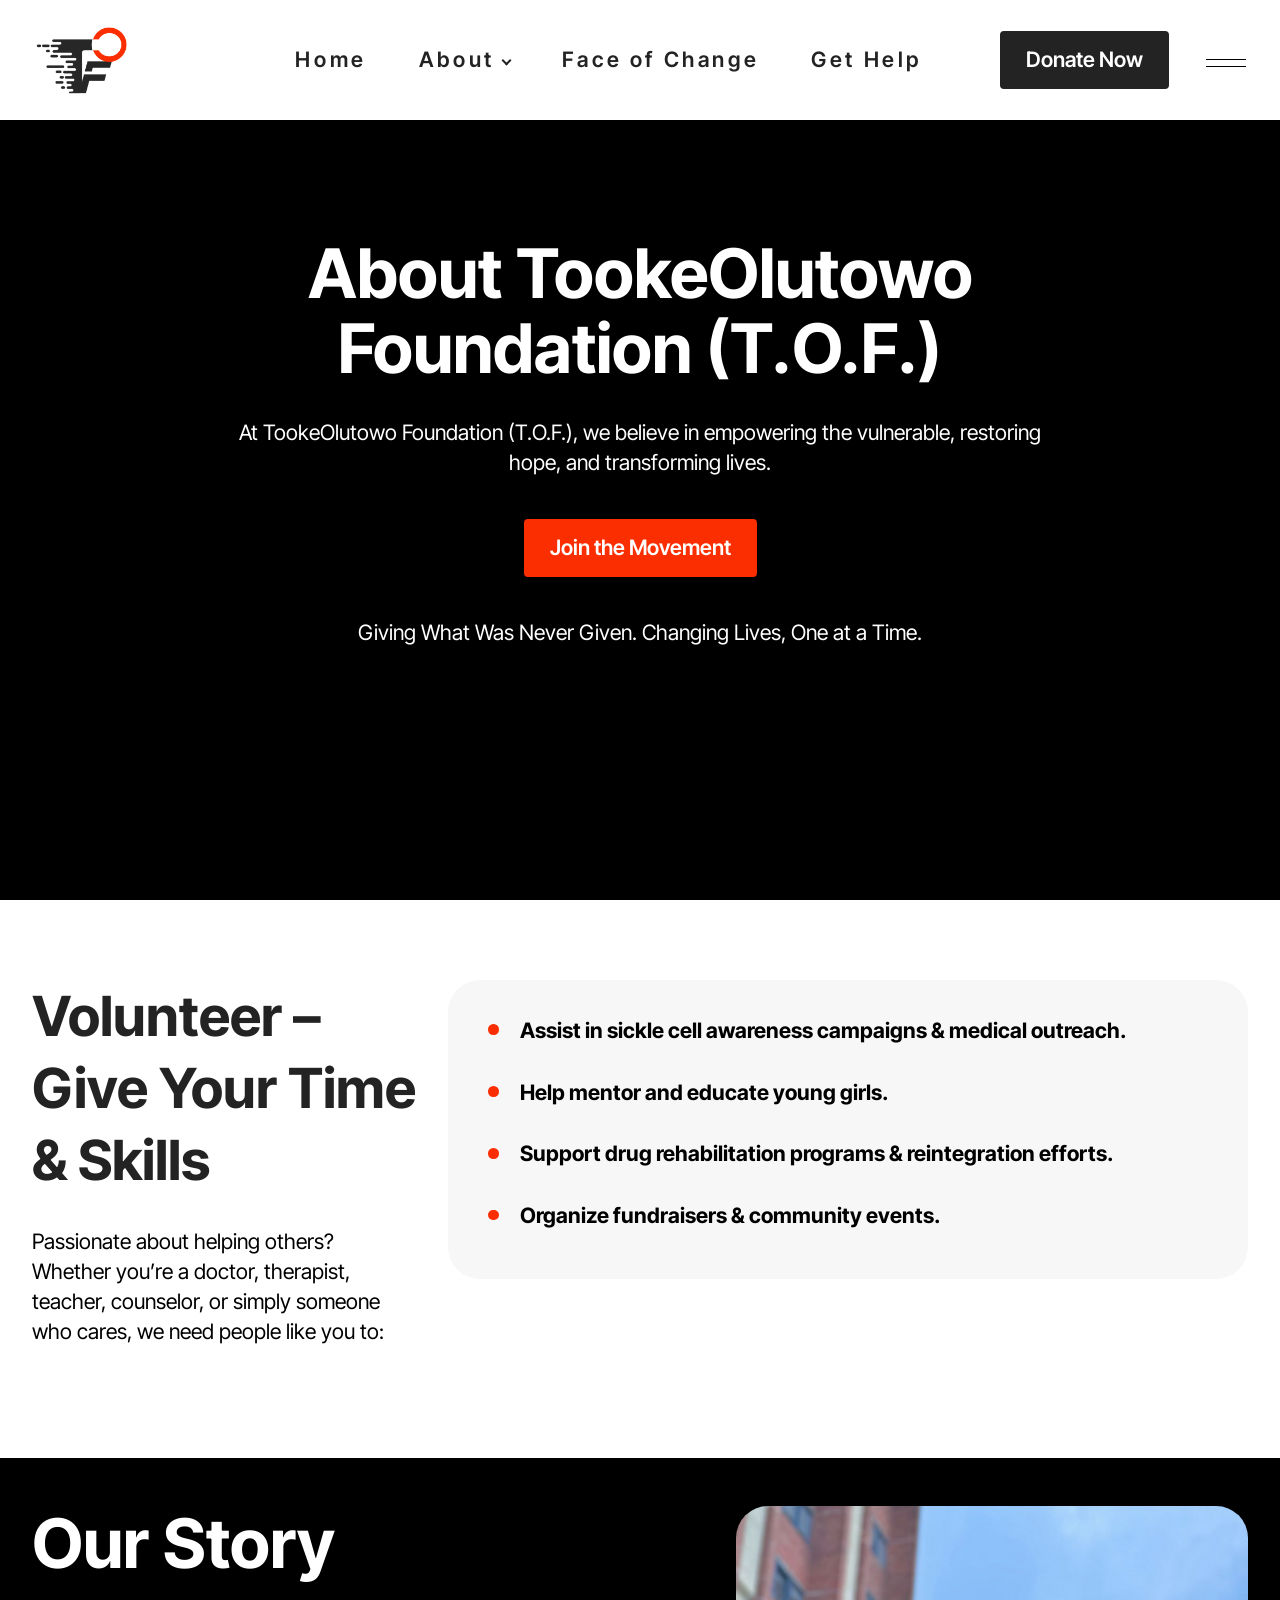
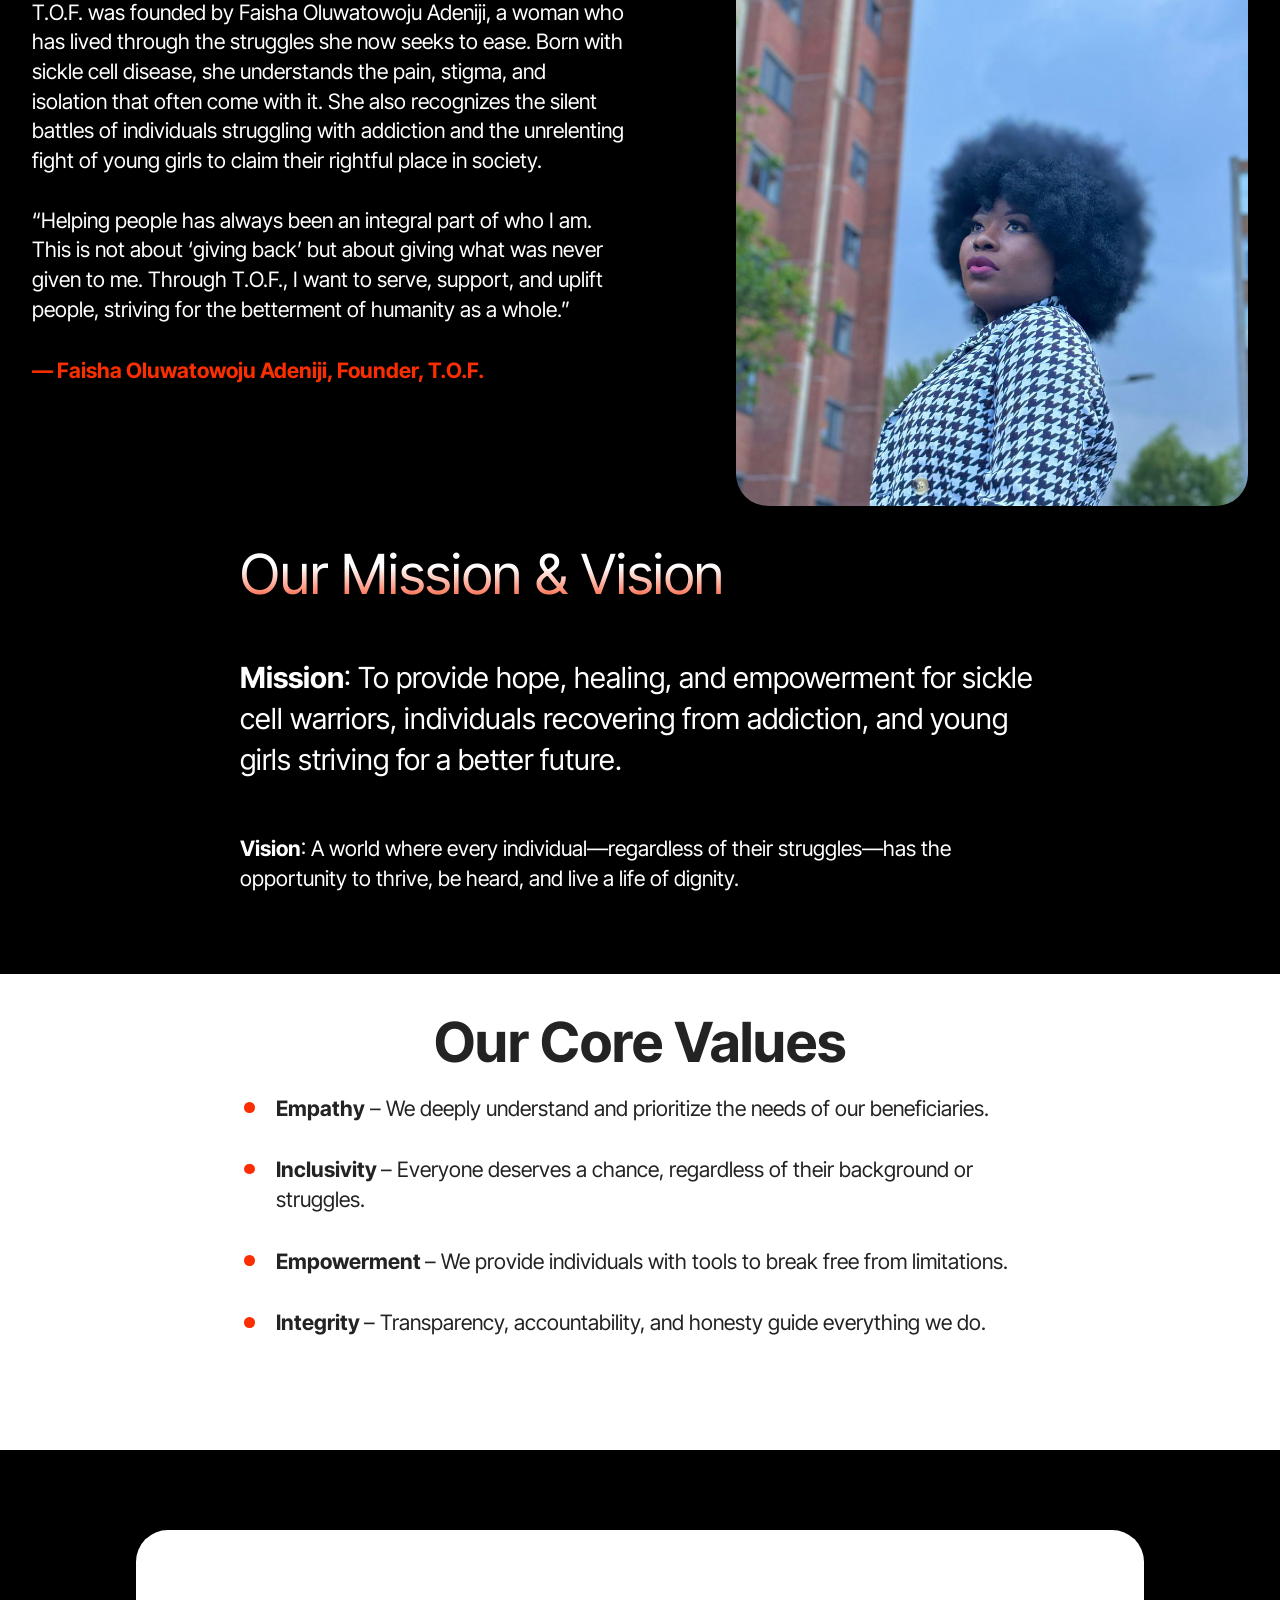
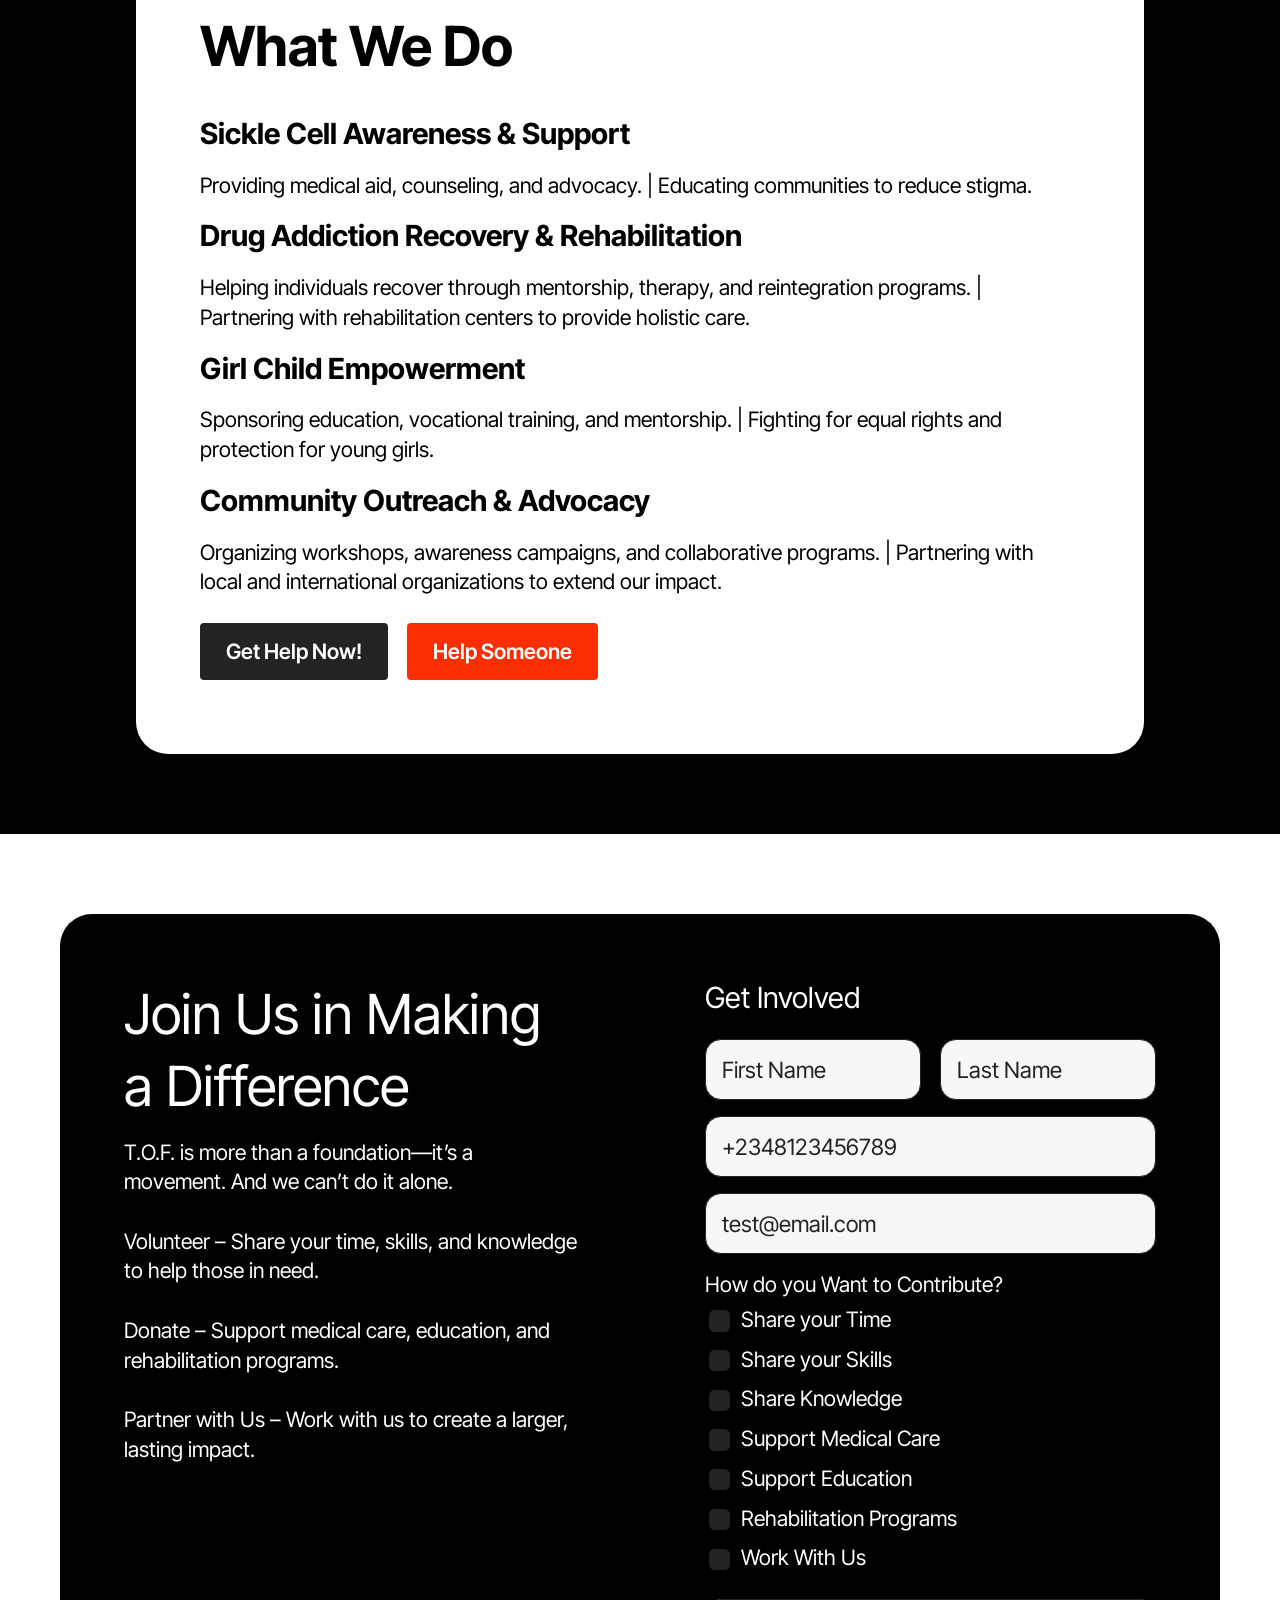
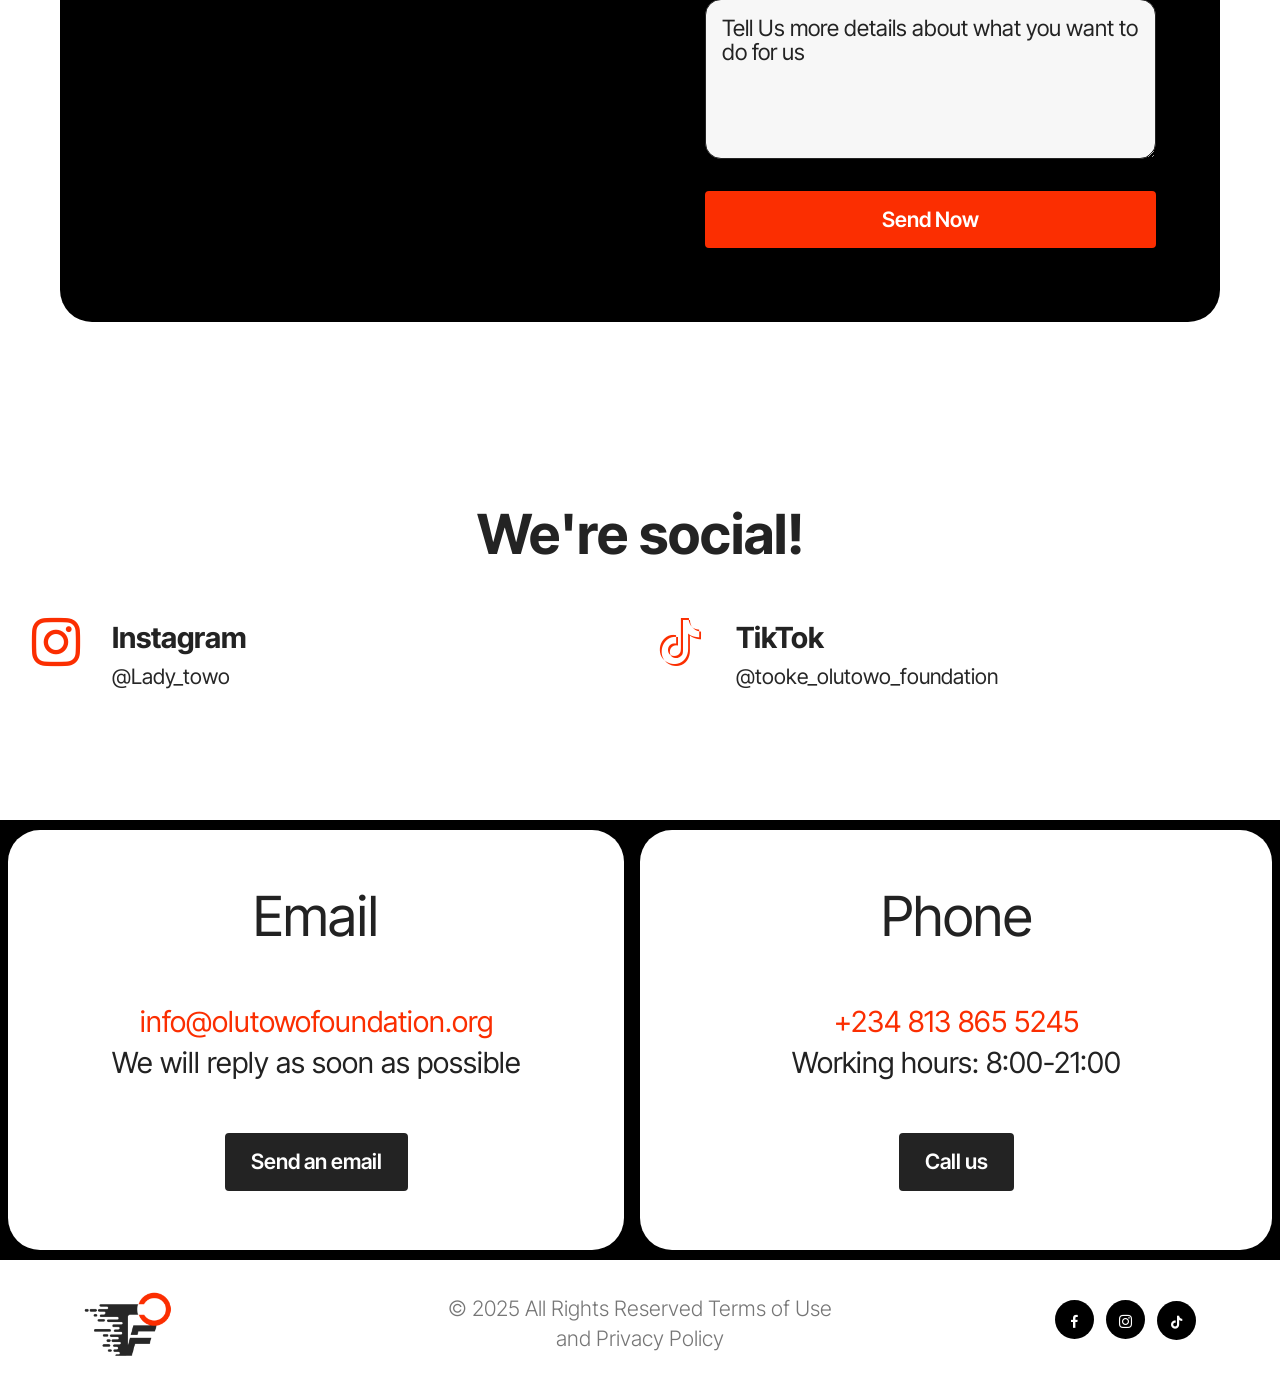
==== commit 7dfeb5df: "Update about.html" ====
--- a/about.html
+++ b/about.html
@@ -24,7 +24,7 @@
   <link rel="stylesheet" href="assets/recaptcha.css">
   <link rel="preload" href="https://fonts.googleapis.com/css?family=Inter+Tight:100,200,300,400,500,600,700,800,900,100i,200i,300i,400i,500i,600i,700i,800i,900i&display=swap" as="style" onload="this.onload=null;this.rel='stylesheet'">
   <noscript><link rel="stylesheet" href="https://fonts.googleapis.com/css?family=Inter+Tight:100,200,300,400,500,600,700,800,900,100i,200i,300i,400i,500i,600i,700i,800i,900i&display=swap"></noscript>
-  <link rel="preload" as="style" href="assets/mobirise/css/mbr-additional.css?v=qS0klv"><link rel="stylesheet" href="assets/mobirise/css/mbr-additional.css?v=qS0klv" type="text/css">
+  <link rel="preload" as="style" href="assets/mobirise/css/mbr-additional.css?v=X9t5vx"><link rel="stylesheet" href="assets/mobirise/css/mbr-additional.css?v=X9t5vx" type="text/css">
 
   
   
@@ -57,7 +57,7 @@
             <div class="collapse navbar-collapse" id="navbarSupportedContent">
                 <ul class="navbar-nav nav-dropdown" data-app-modern-menu="true"><li class="nav-item"><a class="nav-link link text-primary display-4" href="index.html">Home</a></li>
                     <li class="nav-item dropdown" style="
-"><a class="nav-link link text-primary dropdown-toggle show display-4" href="#" data-toggle="dropdown-submenu" data-bs-toggle="dropdown" data-bs-auto-close="outside" aria-expanded="false">About</a><div class="dropdown-menu show" aria-labelledby="dropdown-832" data-bs-popper="none"><a class="text-primary dropdown-item display-4" href="about.html"><strong>About Us</strong></a><a class="text-primary dropdown-item display-4" href="features.html"><strong>Our Feature&nbsp;</strong></a><a class="text-primary dropdown-item display-4" href="get_involved.html"><strong>Get Involve</strong></a></div></li><li class="nav-item"><a class="nav-link link text-primary display-4" href="faceofchange.html">Face of Change</a></li><li class="nav-item"><a class="nav-link link text-primary display-4" href="get_help.html">Get Help</a></li></ul>
+"><a class="nav-link link text-primary dropdown-toggle display-4" href="#" data-toggle="dropdown-submenu" data-bs-toggle="dropdown" data-bs-auto-close="outside" aria-expanded="true">About</a><div class="dropdown-menu" aria-labelledby="dropdown-832"><a class="text-primary dropdown-item display-4" href="about.html"><strong>About Us</strong></a><a class="text-primary dropdown-item display-4" href="features.html"><strong>Our Feature&nbsp;</strong></a><a class="text-primary dropdown-item display-4" href="get_involved.html"><strong>Get Involve</strong></a></div></li><li class="nav-item"><a class="nav-link link text-primary display-4" href="faceofchange.html">Face of Change</a></li><li class="nav-item"><a class="nav-link link text-primary display-4" href="get_help.html">Get Help</a></li></ul>
                 
                 
                 <div class="navbar-buttons mbr-section-btn"><a class="btn btn-black display-4" href="donation.html">Donate Now</a></div>
@@ -262,7 +262,7 @@
               </div>
             </div>
           </div>
-          <div class="mbr-section-btn"><a class="btn btn-primary display-7" href="get_help.html">Get Help Now!</a> <a class="btn btn-secondary display-7" href="faceofchange.html">Help Someone</a></div>
+          <div class="mbr-section-btn"><a class="btn btn-primary display-7" href="get_help.html">Get Help Now!</a> <a class="btn btn-secondary display-7" href="https://wa.me/2348138655245">Help Someone</a></div>
         </div>
       </div>
     </div>
@@ -285,7 +285,7 @@
                     </div>
                     <div class="mx-auto mbr-form" data-form-type="formoid">
 <!--Formbuilder Form-->
-<form action="https://mobirise.eu/" method="POST" class="mbr-form form-with-styler form-wrap" data-form-title="Form Name"><input type="hidden" name="email" data-form-email="true" value="ZteGONjlxfvBAMw3XkD8CgRRJ3cbBVxBIW0bFcG7nYf+re93REsMdaSvK5W15oaoR2u+BXRzPzWIizQxu10vHwoAVg+kBoEh8vv4s2sFIqUEyRkM4XZDJwko1M3B9s1W.ktxwuCZFh5As4tOsU9Wt4Qi6qfOkKTJlXDnSpesfXlTyRaYQ5T9Ywh/p25ihNjsoT71CMCC77G7r4FuRlnoLy1txu9vRjHWxEVbyfYvvp7rPp772De206XV1nHCjSw5Z">
+<form action="https://mobirise.eu/" method="POST" class="mbr-form form-with-styler form-wrap" data-form-title="Form Name"><input type="hidden" name="email" data-form-email="true" value="OnFEOQRh5hE4WYXt25EKJw1cpT7SjGdgWd4WVyNIS35uQD/YUZasFR8VGmbeSniUHCNCyAYICZo37xIyzyKvNzHxvAiiluBNj5Wsx9TjCz3/wC7szfGPhZe+TLN8eo/b.yMGCPhWE9tiXFy8ahKuLXRmTdCKoHqWjgF9Dv5TZbOqxXK0h4PbAJZE8dNzTfSdsBS4uPoVR7meF/4SW6Y+lgsg5zP97JfYKMSs0XQgL5EY56PcXyF3G+zwBUwYd9sQi">
 <div class="row">
 <div hidden="hidden" data-form-alert="" class="alert alert-success col-12">Thanks for filling out the form!</div>
 <div hidden="hidden" data-form-alert-danger="" class="alert alert-danger col-12"> Oops...! some problem! </div>
@@ -419,11 +419,11 @@
                         <h2 class="mbr-section-title mbr-fonts-style display-2"> Email
                         </h2>
                         <p class="mbr-link mbr-fonts-style display-5">
-                            <a href="mailto:talk.to.towo@gmail.com" class="text-secondary">talk.to.towo@gmail.com</a></p>
+                            <a href="mailto:info@olutowofoundation.org" class="text-secondary">info@olutowofoundation.org</a></p>
                         <p class="mbr-desc mbr-fonts-style display-5">
                             We will reply as soon as possible
                         </p>
-                        <div class="mbr-section-btn"><a class="btn btn-primary display-4" href="mailto:talk.to.towo@gmail.com">
+                        <div class="mbr-section-btn"><a class="btn btn-primary display-4" href="mailto:info@olutowofoundation.org">
                                 Send an email
                             </a></div>
                     </div>
@@ -505,4 +505,4 @@
     <input name="animation" type="hidden">
   
 </body>
-</html>+</html>
--- a/assets/mobirise/css/mbr-additional.css
+++ b/assets/mobirise/css/mbr-additional.css
@@ -3682,18 +3682,6 @@
 }
 .cid-uFk2BmZnuz .mbr-section-title {
   color: #000000;
-}
-#custom-html-2y {
-  /* Type valid CSS here */
-}
-#custom-html-2y div {
-  padding: 80px 0;
-  color: #777;
-  text-align: center;
-}
-#custom-html-2y p {
-  font-size: 60px;
-  color: #777;
 }
 .cid-uFdALpxqIZ {
   padding-top: 0rem;
--- a/assets/mobirise/css/mbr-additional.css
+++ b/assets/mobirise/css/mbr-additional.css
@@ -3682,18 +3682,6 @@
 }
 .cid-uFk2BmZnuz .mbr-section-title {
   color: #000000;
-}
-#custom-html-2y {
-  /* Type valid CSS here */
-}
-#custom-html-2y div {
-  padding: 80px 0;
-  color: #777;
-  text-align: center;
-}
-#custom-html-2y p {
-  font-size: 60px;
-  color: #777;
 }
 .cid-uFdALpxqIZ {
   padding-top: 0rem;
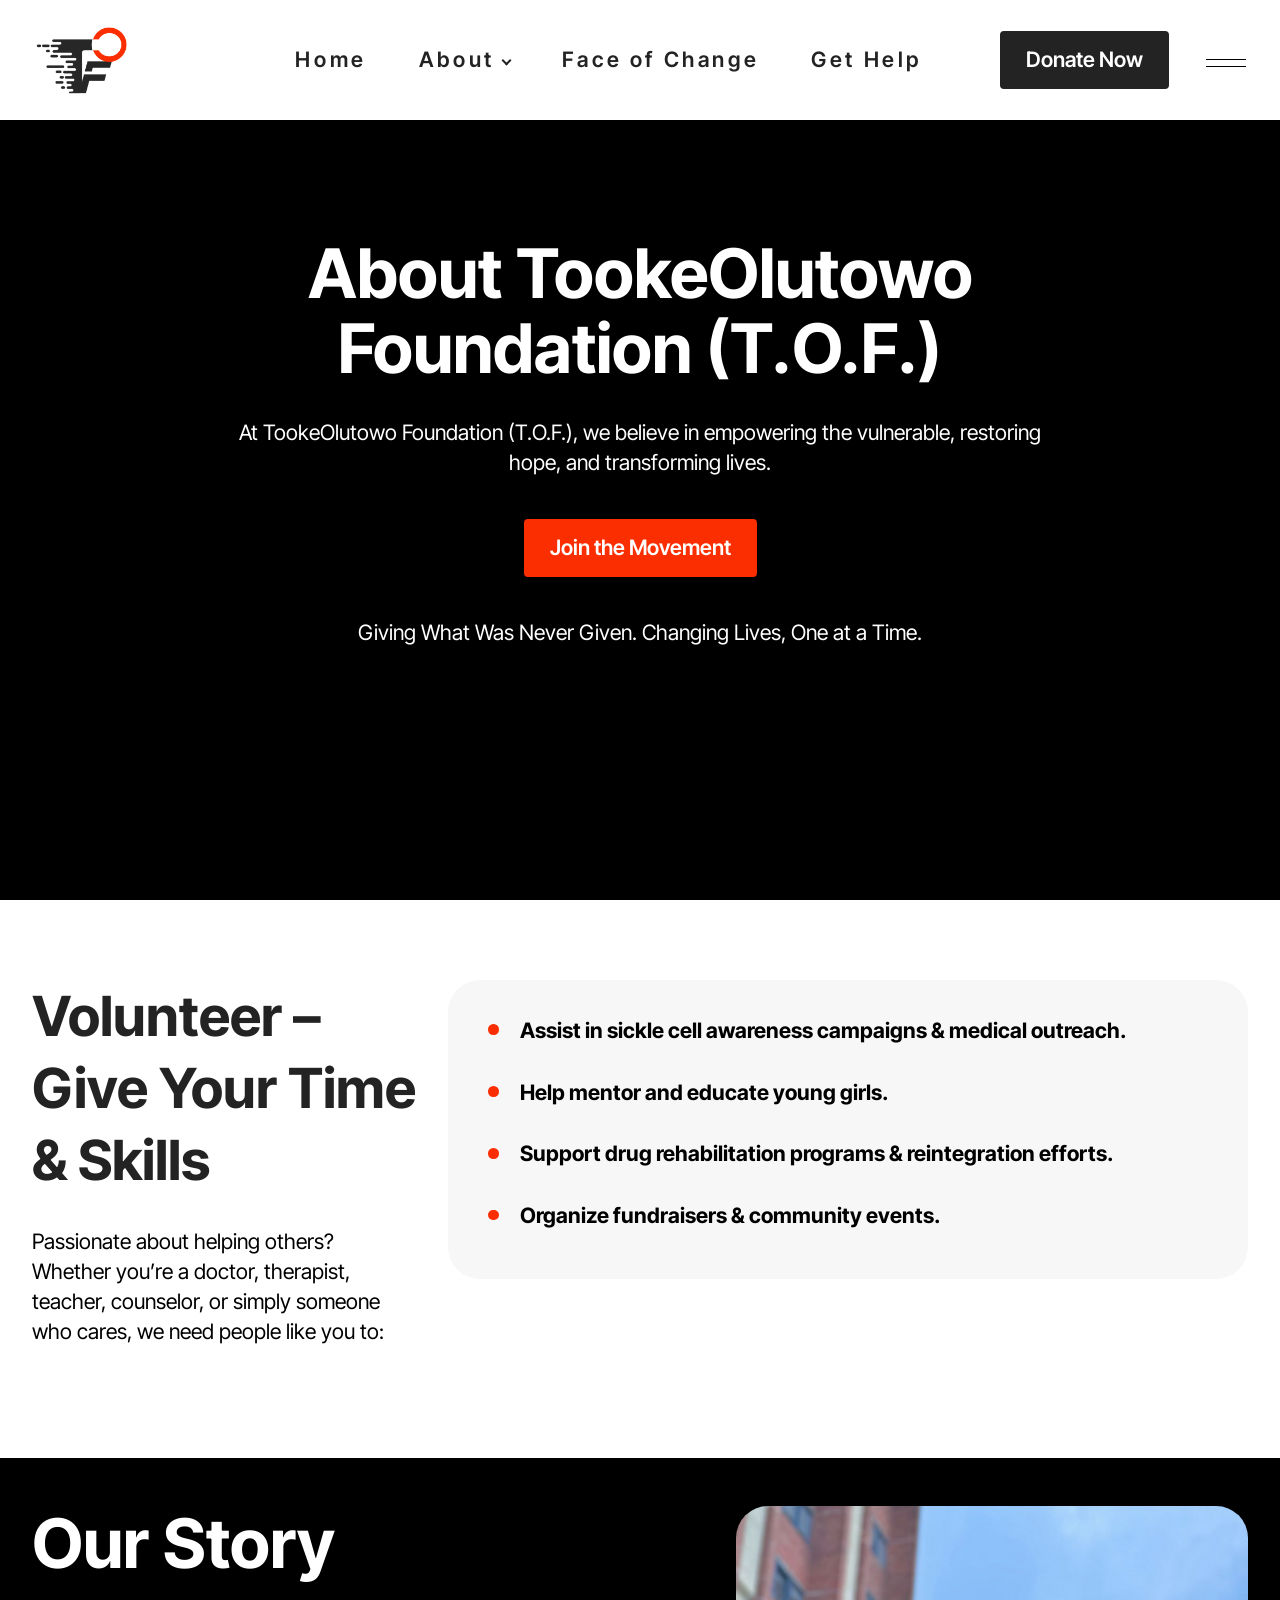
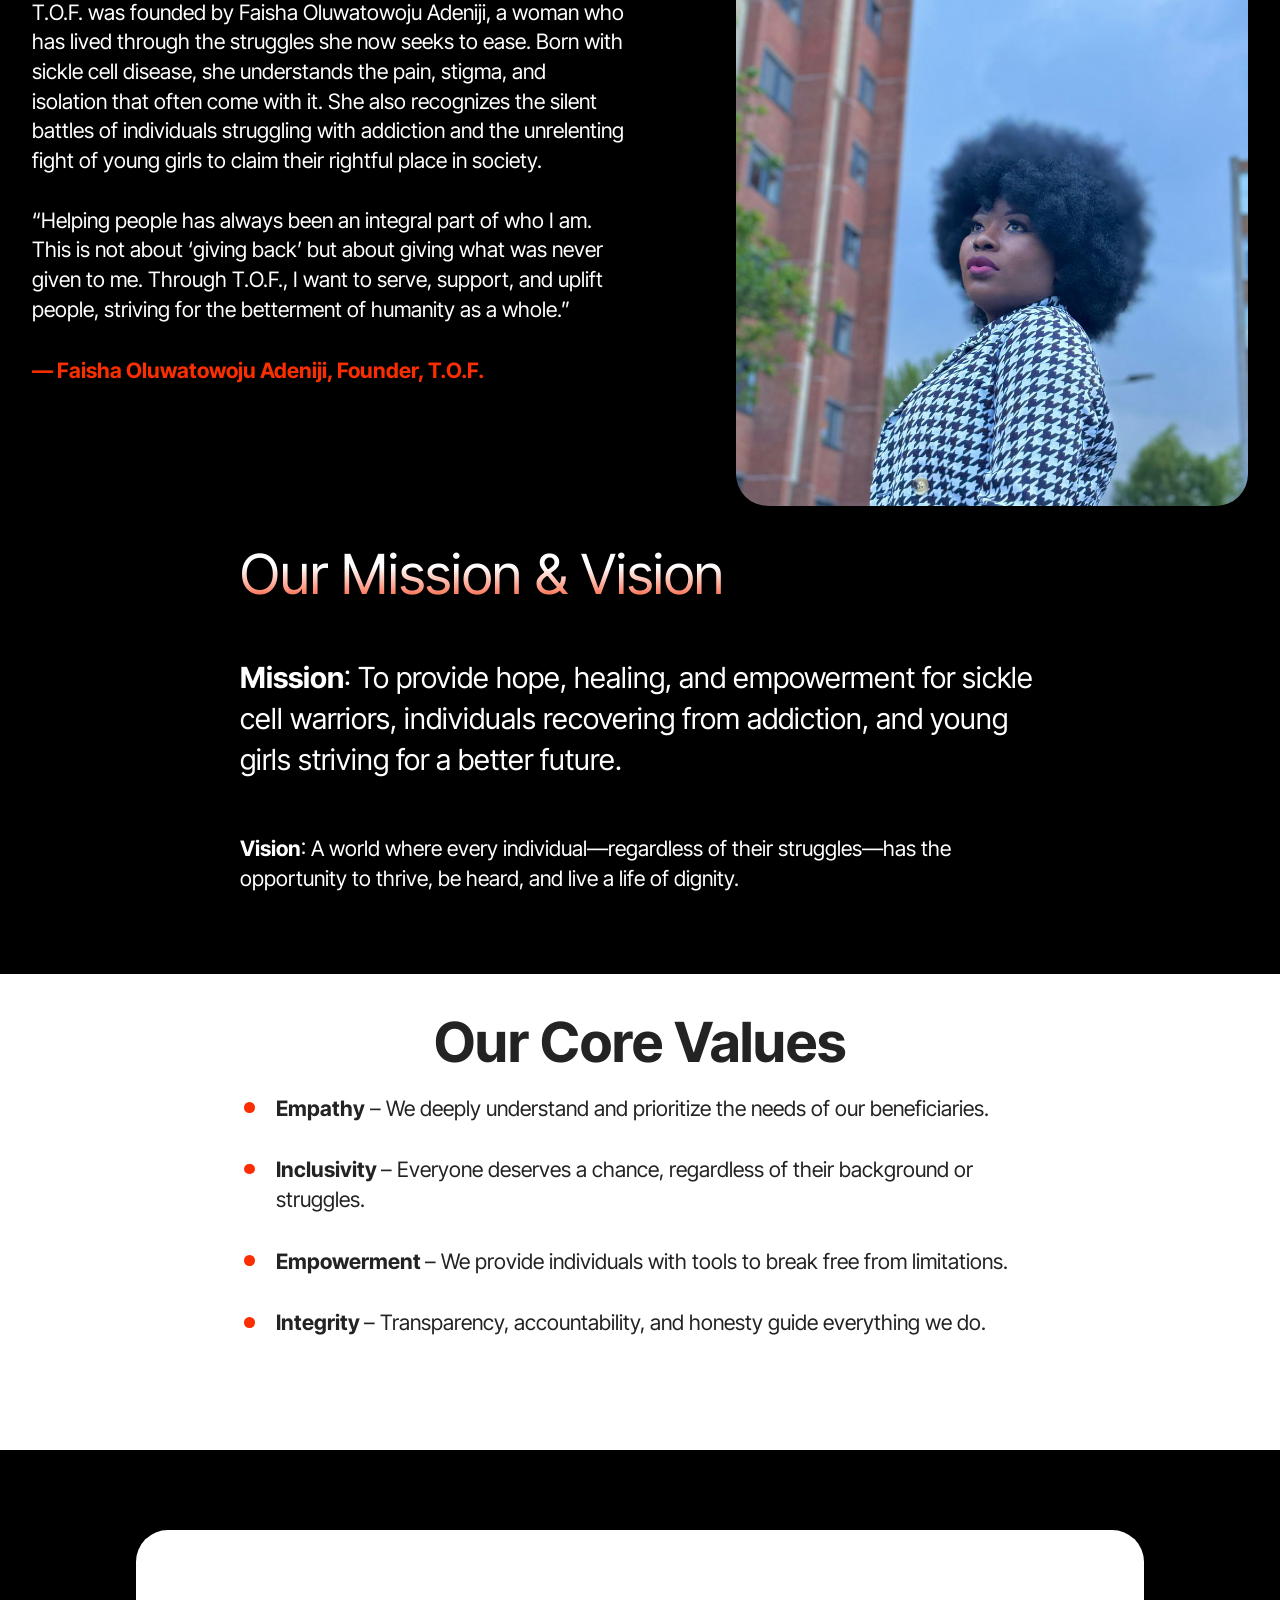
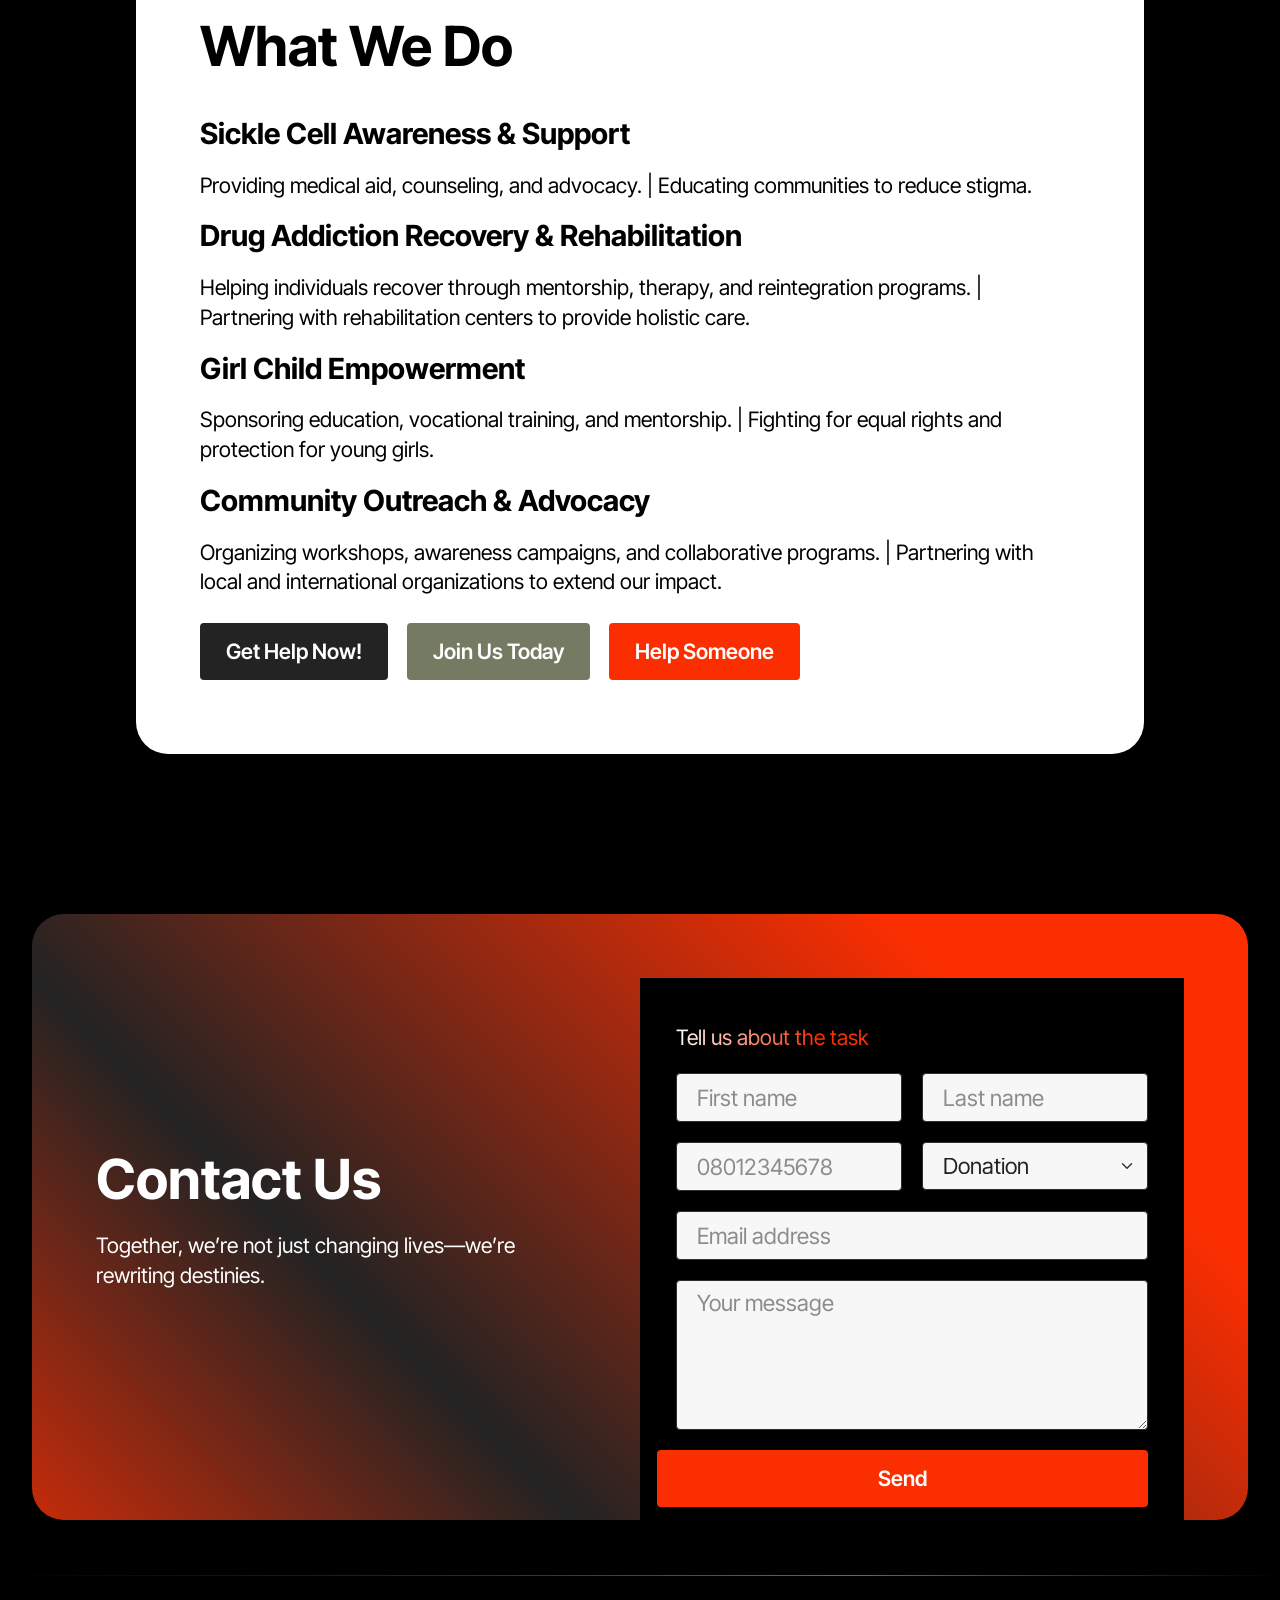
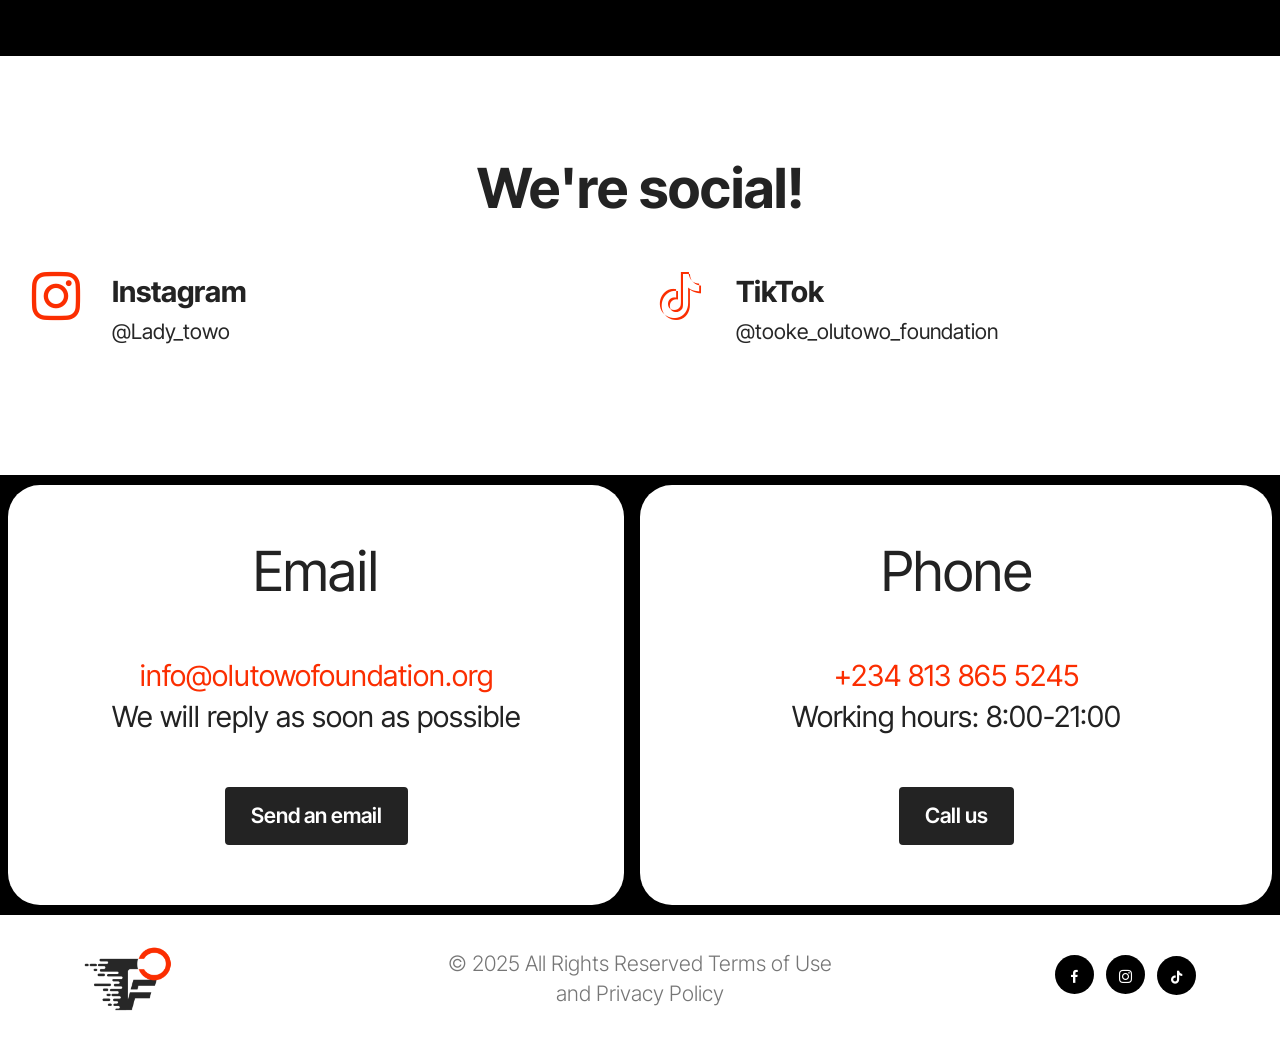
==== commit 839b5a72: "Add files via upload" ====
--- a/about.html
+++ b/about.html
@@ -18,13 +18,14 @@
   <link rel="stylesheet" href="assets/bootstrap/css/bootstrap-grid.min.css">
   <link rel="stylesheet" href="assets/bootstrap/css/bootstrap-reboot.min.css">
   <link rel="stylesheet" href="assets/animatecss/animate.css">
-    <link rel="stylesheet" href="assets/dropdown/css/style.css">
+    <link rel="stylesheet" href="assets/popup-overlay-plugin/style.css">
+  <link rel="stylesheet" href="assets/dropdown/css/style.css">
   <link rel="stylesheet" href="assets/socicon/css/styles.css">
   <link rel="stylesheet" href="assets/theme/css/style.css">
   <link rel="stylesheet" href="assets/recaptcha.css">
   <link rel="preload" href="https://fonts.googleapis.com/css?family=Inter+Tight:100,200,300,400,500,600,700,800,900,100i,200i,300i,400i,500i,600i,700i,800i,900i&display=swap" as="style" onload="this.onload=null;this.rel='stylesheet'">
   <noscript><link rel="stylesheet" href="https://fonts.googleapis.com/css?family=Inter+Tight:100,200,300,400,500,600,700,800,900,100i,200i,300i,400i,500i,600i,700i,800i,900i&display=swap"></noscript>
-  <link rel="preload" as="style" href="assets/mobirise/css/mbr-additional.css?v=X9t5vx"><link rel="stylesheet" href="assets/mobirise/css/mbr-additional.css?v=X9t5vx" type="text/css">
+  <link rel="preload" as="style" href="assets/mobirise/css/mbr-additional.css?v=IWyn7A"><link rel="stylesheet" href="assets/mobirise/css/mbr-additional.css?v=IWyn7A" type="text/css">
 
   
   
@@ -33,7 +34,7 @@
 </head>
 <body>
   
-  <section data-bs-version="5.1" class="menu menu2 cid-uFpD2W9Vxj" once="menu" id="menu2-2z">
+  <section data-bs-version="5.1" class="menu menu2 cid-uFpD2W9Vxj" once="menu" id="menu">
     
 
     <nav class="navbar navbar-dropdown navbar-fixed-top navbar-expand-lg">
@@ -99,7 +100,7 @@
     </nav>
 </section>
 
-<section data-bs-version="5.1" class="header19 cid-uFgjDxqaTn mbr-fullscreen" id="about_header">
+<section data-bs-version="5.1" class="header19 cid-uFgjDxqaTn mbr-fullscreen" id="aboutHeader">
   
 
   
@@ -111,7 +112,7 @@
         <p class="mbr-fonts-style mbr-text mb-4 display-7">
           At TookeOlutowo Foundation (T.O.F.), we believe in empowering the vulnerable, restoring hope, and transforming lives.
         </p>
-        <div class="mbr-section-btn"><a class="btn btn-warning display-7" href="get_involved.html">
+        <div class="mbr-section-btn"><a class="btn btn-warning display-7" href="get_involved.html#header19-x">
             Join the Movement
           </a></div>
         <p class="mbr-fonts-style mbr-description mt-4 display-7">
@@ -210,7 +211,7 @@
     </div>
 </section>
 
-<section data-bs-version="5.1" class="article18 cid-uFglbH1fU6" id="article18-1g">
+<section data-bs-version="5.1" class="article18 cid-uFglbH1fU6" id="valur_article">
   
   <div class="container">
     <div class="row justify-content-center">
@@ -226,7 +227,7 @@
   </div>
 </section>
 
-<section data-bs-version="5.1" class="article07 cid-uFglvgEfe5" id="article">
+<section data-bs-version="5.1" class="article07 cid-uFglvgEfe5" id="ourFeatures">
   
 
   
@@ -262,92 +263,68 @@
               </div>
             </div>
           </div>
-          <div class="mbr-section-btn"><a class="btn btn-primary display-7" href="get_help.html">Get Help Now!</a> <a class="btn btn-secondary display-7" href="https://wa.me/2348138655245">Help Someone</a></div>
+          <div class="mbr-section-btn"><a class="btn btn-primary display-7" href="get_help.html#menu2-2z">Get Help Now!</a> <a class="btn btn-info display-7" href="get_involved.html#header19-x">Join Us Today</a> <a class="btn btn-secondary display-7" href="faceofchange.html#menu2-2z">Help Someone</a></div>
         </div>
       </div>
     </div>
   </div>
 </section>
 
-<section data-bs-version="5.1" class="form01 merchm5 cid-uFj59k6Rh3" id="get_involved">
-    
-
-    
-    
-
-    <div class="container-fluid">
+<section data-bs-version="5.1" class="form01 emblemm5 cid-uMQAcgP9wo" id="contactForm">
+    
+
+    
+    
+
+    <div class="container">
         <div class="row">
             <div class="col-12">
-                <div class="content-wrapper">
+                <div class="card-wrapper">
                     <div class="title-wrapper">
-                        <h2 class="mbr-section-title mbr-fonts-style display-2">Join Us in Making a Difference</h2>
-                        <p class="mbr-text mbr-fonts-style display-7">T.O.F. is more than a foundation—it’s a movement. And we can’t do it alone.<br><br>Volunteer – Share your time, skills, and knowledge to help those in need.<br><br>Donate – Support medical care, education, and rehabilitation programs.<br><br>Partner with Us – Work with us to create a larger, lasting impact.</p>
+                        <h2 class="mbr-title mbr-fonts-style display-2"><strong>Contact Us</strong></h2>
+                        <p class="mbr-text mbr-fonts-style display-4">
+                            Together, we’re not just changing lives—we’re rewriting destinies.
+                        </p>
                     </div>
-                    <div class="mx-auto mbr-form" data-form-type="formoid">
+                    <div class="mbr-form form-wrapper" data-form-type="formoid">
 <!--Formbuilder Form-->
-<form action="https://mobirise.eu/" method="POST" class="mbr-form form-with-styler form-wrap" data-form-title="Form Name"><input type="hidden" name="email" data-form-email="true" value="OnFEOQRh5hE4WYXt25EKJw1cpT7SjGdgWd4WVyNIS35uQD/YUZasFR8VGmbeSniUHCNCyAYICZo37xIyzyKvNzHxvAiiluBNj5Wsx9TjCz3/wC7szfGPhZe+TLN8eo/b.yMGCPhWE9tiXFy8ahKuLXRmTdCKoHqWjgF9Dv5TZbOqxXK0h4PbAJZE8dNzTfSdsBS4uPoVR7meF/4SW6Y+lgsg5zP97JfYKMSs0XQgL5EY56PcXyF3G+zwBUwYd9sQi">
+<form action="https://mobirise.eu/" method="POST" class="mbr-form form-with-styler" data-form-title="Form Name"><input type="hidden" name="email" data-form-email="true" value="e/wg903euN7JutEggiUfLN5RV4vdr1VFKcPntzfL7rTUXMdWIUQLyGAGNSBCDFNajBzy9simzfHp/IEbIF2EuWk14eOMfACh3C93fK4Y7evvhNIVHyfQ1Rwm7ZF690cz.hAd/+RZhy04+GjvlGjs7vhj83KPdfMyQfsHfVdOC1HpFsZ4A62hW57c3yVnhNsW8Uxsnb052rcqFmeK+POvTW3z2B+Lpc9XJjwkohi3ztpbkM6+QS6UZ1KmlA5a02rNg">
 <div class="row">
-<div hidden="hidden" data-form-alert="" class="alert alert-success col-12">Thanks for filling out the form!</div>
+<div hidden="hidden" data-form-alert="" class="alert alert-success col-12">💙 Thank You!
+Your interest in supporting TookeOlutowo Foundation means the world to us.
+We’ve received your message and will get back to you shortly.
+
+✨ Together, we’re building hope—one life at a time.</div>
 <div hidden="hidden" data-form-alert-danger="" class="alert alert-danger col-12"> Oops...! some problem! </div>
 </div>
 <div class="dragArea row">
 <div class="col-lg-12 col-md-12 col-sm-12">
-<h3 class="mbr-section-title mbr-fonts-style display-5">Get Involved</h3>
-</div>
-<div class="col-lg-12 col-md-12 col-sm-12 form-group">
-<div class="row">
-<div class="col">
-<input type="text" name="nameFirst" placeholder="First Name" data-form-field="nameFirst" class="form-control text-multiple" required="required" value="" id="nameFirst-get_involved">
-</div>
-<div class="col">
-<input type="text" name="nameLast" placeholder="Last Name" data-form-field="nameLast" class="form-control text-multiple" required="required" value="" id="nameLast-get_involved">
-</div>
-</div>
-</div>
-<div data-for="tel" class="col-lg-12 col-md-12 col-sm-12 form-group">
-<input type="tel" name="tel" data-form-field="tel" class="form-control display-7" required="required" value="+2348123456789" id="tel-get_involved">
-</div>
-<div data-for="email" class="col-lg-12 col-md-12 col-sm-12 form-group">
-<input type="email" name="email" data-form-field="email" class="form-control display-7" placeholder="test@email.com" value="" id="email-get_involved">
-</div>
-<div class="col-lg-12 col-md-12 col-sm-12 form-group" style="">
-<div class="form-control-label">
-<label for="checkbox" class="mbr-fonts-style display-7">How do you Want to Contribute?</label>
-</div>
-<div data-for="Share your Time" class="form-check ms-2">
-<input type="checkbox" value="Yes" name="Share your Time" data-form-field="Share your Time" class="form-check-input display-7" id="Share your Time-get_involved">
-<label for="Share your Time-get_involved" class="form-check-label display-7">Share your Time</label>
-</div>
-<div data-for="Share your Skills" class="form-check ms-2">
-<input type="checkbox" value="Yes" name="Share your Skills" data-form-field="Share your Skills" class="form-check-input display-7" id="Share your Skills-get_involved">
-<label for="Share your Skills-get_involved" class="form-check-label display-7">Share your Skills</label>
-</div>
-<div data-for="Share Knowledge" class="form-check ms-2">
-<input type="checkbox" value="Yes" name="Share Knowledge" data-form-field="Share Knowledge" class="form-check-input display-7" id="Share Knowledge-get_involved">
-<label for="Share Knowledge-get_involved" class="form-check-label display-7">Share Knowledge</label>
-</div>
-<div data-for="Support Medical Care" class="form-check ms-2">
-<input type="checkbox" value="Yes" name="Support Medical Care" data-form-field="Support Medical Care" class="form-check-input display-7" id="Support Medical Care-get_involved">
-<label for="Support Medical Care-get_involved" class="form-check-label display-7">Support Medical Care</label>
-</div>
-<div data-for="Support Education" class="form-check ms-2">
-<input type="checkbox" value="Yes" name="Support Education" data-form-field="Support Education" class="form-check-input display-7" id="Support Education-get_involved">
-<label for="Support Education-get_involved" class="form-check-label display-7">Support Education</label>
-</div>
-<div data-for="Rehabilitation Programs" class="form-check ms-2">
-<input type="checkbox" value="Yes" name="Rehabilitation Programs" data-form-field="Rehabilitation Programs" class="form-check-input display-7" id="Rehabilitation Programs-get_involved">
-<label for="Rehabilitation Programs-get_involved" class="form-check-label display-7">Rehabilitation Programs</label>
-</div>
-<div data-for="Work With Us" class="form-check ms-2">
-<input type="checkbox" value="Yes" name="Work With Us" data-form-field="Work With Us" class="form-check-input display-7" id="Work With Us-get_involved">
-<label for="Work With Us-get_involved" class="form-check-label display-7">Work With Us</label>
-</div>
-</div>
-<div class="col-lg-12 col-md-12 col-sm-12 form-group" data-for="textarea">
-<textarea name="textarea" placeholder="Tell Us more details about what you want to do for us" data-form-field="textarea" class="form-control display-7" required="required" id="textarea-get_involved"></textarea>
-</div>
-<div class="col-lg-12 col-md-12 col-sm-12 mbr-section-btn">
-<button type="submit" class="w-100 btn btn-secondary display-4">Send Now</button>
+<h5 class="mbr-fonts-style display-7">Tell us about the task</h5>
+</div>
+<div class="col-lg-6 col-md-12 col-sm-12 form-group mb-3" data-for="text">
+<input type="text" name="text" placeholder="First name" data-form-field="text" required="required" class="form-control display-7" value="" id="text-contactForm">
+</div>
+<div data-for="text1" class="col-lg-6 col-md-12 col-sm-12 form-group mb-3">
+<input type="text" name="text1" placeholder="Last name" data-form-field="text1" class="form-control display-7" value="" id="text1-contactForm">
+</div>
+<div data-for="tel" class="col-lg-6 col-md-12 col-sm-12 form-group">
+<input type="tel" name="tel" placeholder="08012345678" data-form-field="tel" class="form-control display-7" pattern="08012345678" required="required" value="" id="tel-contactForm">
+</div>
+<div data-for="Reason" class="col-lg-6 col-md-12 col-sm-12 form-group">
+<select name="Reason" data-form-field="Reason" class="form-control form-select display-7" id="Reason-contactForm">
+<option value="Donation">Donation</option>
+<option value="Enquiry ">Enquiry </option>
+<option value="Assistance">Assistance</option>
+</select>
+</div>
+<div data-for="email" class="col-lg-12 col-md-12 col-sm-12 form-group mb-3 mb-3 mb-3 mb-3 ">
+<input type="email" name="email" placeholder="Email address" data-form-field="email" class="form-control display-4" value="" id="email-contactForm">
+</div>
+<div class="col-lg-12 col-md-12 col-sm-12 form-group mb-3" data-for="textarea">
+<textarea name="textarea" placeholder="Your message " data-form-field="textarea" class="form-control display-7" id="textarea-contactForm"></textarea>
+</div>
+<div class="col mbr-section-btn">
+<button type="submit" class="w-100 w-100 w-100 btn btn-secondary display-4">Send</button>
 </div>
 </div>
 </form><!--Formbuilder Form-->
@@ -358,7 +335,7 @@
     </div>
 </section>
 
-<section data-bs-version="5.1" class="social06 cid-uFj4GYGCLi" id="social06-1j">
+<section data-bs-version="5.1" class="social06 cid-uFj4GYGCLi" id="ourSocial">
 	
 
 	
@@ -405,7 +382,7 @@
 	</div>
 </section>
 
-<section data-bs-version="5.1" class="contacts01 trackm5 cid-uFgjDFTIaj" id="contacts01-1d">
+<section data-bs-version="5.1" class="contacts01 trackm5 cid-uFgjDFTIaj" id="contacts">
     
 
     
@@ -419,11 +396,11 @@
                         <h2 class="mbr-section-title mbr-fonts-style display-2"> Email
                         </h2>
                         <p class="mbr-link mbr-fonts-style display-5">
-                            <a href="mailto:info@olutowofoundation.org" class="text-secondary">info@olutowofoundation.org</a></p>
+                            <a href="mailto:info@olutowofoundation.org" class="text-secondary text-primary">info@olutowofoundation.org</a></p>
                         <p class="mbr-desc mbr-fonts-style display-5">
                             We will reply as soon as possible
                         </p>
-                        <div class="mbr-section-btn"><a class="btn btn-primary display-4" href="mailto:info@olutowofoundation.org">
+                        <div class="mbr-section-btn"><a class="btn btn-primary display-4" href="mailto:talk.to.towo@gmail.com">
                                 Send an email
                             </a></div>
                     </div>
@@ -450,7 +427,7 @@
     </div>
 </section>
 
-<section data-bs-version="5.1" class="cid-uFv74HXkSF" id="footer2-3a">
+<section data-bs-version="5.1" class="cid-uFv74HXkSF" id="footer">
 
     
 
@@ -505,4 +482,4 @@
     <input name="animation" type="hidden">
   
 </body>
-</html>
+</html>
--- a/assets/popup-overlay-plugin/style.css
+++ b/assets/popup-overlay-plugin/style.css
@@ -0,0 +1,3 @@
+html.is-builder .modal-backdrop.show {
+    display: none !important;
+}
--- a/assets/mobirise/css/mbr-additional.css
+++ b/assets/mobirise/css/mbr-additional.css
@@ -3683,6 +3683,149 @@
 .cid-uFk2BmZnuz .mbr-section-title {
   color: #000000;
 }
+.cid-uMQwb9zAVO {
+  padding-top: 5rem;
+  padding-bottom: 5rem;
+  background-color: #000000;
+}
+.cid-uMQwb9zAVO .mbr-fallback-image.disabled {
+  display: none;
+}
+.cid-uMQwb9zAVO .mbr-fallback-image {
+  display: block;
+  background-size: cover;
+  background-position: center center;
+  width: 100%;
+  height: 100%;
+  position: absolute;
+  top: 0;
+}
+.cid-uMQwb9zAVO .card-wrapper {
+  display: flex;
+  flex-direction: row;
+  justify-content: space-between;
+  align-items: center;
+  padding: 64px;
+  background-image: linear-gradient(45deg, #fb2e01 -10%, #232323 30%, #fb2e01 80%);
+  overflow: hidden;
+  margin-bottom: 56px;
+}
+@media (max-width: 992px) {
+  .cid-uMQwb9zAVO .card-wrapper {
+    display: block;
+    padding: 16px;
+  }
+}
+@media (max-width: 992px) {
+  .cid-uMQwb9zAVO .card-wrapper {
+    margin-bottom: 32px;
+  }
+}
+.cid-uMQwb9zAVO .card-wrapper::before {
+  content: '';
+  position: absolute;
+  bottom: 0;
+  left: 0;
+  background-image: linear-gradient(90deg, transparent, #232323, #fb2e01, transparent);
+  height: 1px;
+  width: 100%;
+}
+.cid-uMQwb9zAVO .card-wrapper .title-wrapper {
+  width: 42%;
+}
+@media (max-width: 992px) {
+  .cid-uMQwb9zAVO .card-wrapper .title-wrapper {
+    width: 100%;
+    margin-bottom: 22px;
+  }
+}
+.cid-uMQwb9zAVO .card-wrapper .title-wrapper .mbr-title {
+  margin-bottom: 16px;
+}
+.cid-uMQwb9zAVO .card-wrapper .title-wrapper .mbr-text {
+  margin-bottom: 0;
+}
+.cid-uMQwb9zAVO .card-wrapper .form-wrapper {
+  width: 50%;
+  background-color: #000000;
+  padding: 45px 36px;
+  margin-bottom: -6rem;
+}
+@media (max-width: 992px) {
+  .cid-uMQwb9zAVO .card-wrapper .form-wrapper {
+    width: 100%;
+    padding: 22px 16px;
+    margin-bottom: 0;
+  }
+}
+.cid-uMQwb9zAVO .card-wrapper .form-wrapper .dragArea.row {
+  position: relative;
+  z-index: 1;
+}
+.cid-uMQwb9zAVO .card-wrapper .form-wrapper .dragArea.row h5 {
+  margin-bottom: 20px !important;
+  background-image: linear-gradient(90deg, #ffffff, #fb2e01 30%);
+  -webkit-background-clip: text;
+  -webkit-text-fill-color: transparent;
+}
+.cid-uMQwb9zAVO .card-wrapper .form-wrapper .dragArea.row .form-group {
+  margin-bottom: 20px !important;
+}
+@media (max-width: 992px) {
+  .cid-uMQwb9zAVO .card-wrapper .form-wrapper .dragArea.row .form-group {
+    margin-bottom: 16px;
+  }
+}
+.cid-uMQwb9zAVO .card-wrapper .form-wrapper .dragArea.row .form-group .form-control-label {
+  width: 100%;
+  margin-bottom: 10px;
+}
+.cid-uMQwb9zAVO .card-wrapper .form-wrapper .dragArea.row .form-group .form-control {
+  padding: 10px 20px;
+  border: 1px solid #2c2f35 !important;
+  background-color: #f7f7f7;
+  transition: all 0.3s ease-in-out;
+  box-shadow: none;
+}
+.cid-uMQwb9zAVO .card-wrapper .form-wrapper .dragArea.row .form-group .form-control:hover,
+.cid-uMQwb9zAVO .card-wrapper .form-wrapper .dragArea.row .form-group .form-control:focus {
+  border: 1px solid #fb2e01 !important;
+  box-shadow: none;
+}
+.cid-uMQwb9zAVO .card-wrapper .form-wrapper .dragArea.row .form-group .form-control::placeholder {
+  color: #232323;
+  opacity: .5;
+}
+.cid-uMQwb9zAVO .card-wrapper .form-wrapper .dragArea.row .form-group textarea {
+  min-height: 150px;
+}
+.cid-uMQwb9zAVO .card-wrapper .form-wrapper .dragArea.row .form-group .form-check {
+  padding-left: 2.3em;
+  margin-bottom: 16px;
+}
+.cid-uMQwb9zAVO .card-wrapper .form-wrapper .dragArea.row .form-group .form-check .form-check-input {
+  background-color: #232323;
+  border-color: #232323;
+}
+.cid-uMQwb9zAVO .card-wrapper .form-wrapper .dragArea.row .mbr-section-btn {
+  width: 100%;
+  padding: 0;
+}
+.cid-uMQwb9zAVO .card-wrapper .form-wrapper .dragArea.row .mbr-section-btn .btn {
+  margin: 0;
+}
+.cid-uMQwb9zAVO .mbr-section-btn {
+  text-align: right;
+}
+.cid-uMQwb9zAVO .mbr-title {
+  color: #ffffff;
+}
+.cid-uMQwb9zAVO .mbr-text {
+  color: #ffffff;
+}
+.cid-uMQwb9zAVO label {
+  color: #ffffff;
+}
 .cid-uFdALpxqIZ {
   padding-top: 0rem;
   padding-bottom: 0rem;
@@ -4729,16 +4872,15 @@
   text-align: left;
   color: #000000;
 }
-.cid-uFj59k6Rh3 {
+.cid-uMQAcgP9wo {
   padding-top: 5rem;
   padding-bottom: 5rem;
-  overflow: hidden;
-  background-color: #ffffff;
-}
-.cid-uFj59k6Rh3 .mbr-fallback-image.disabled {
+  background-color: #000000;
+}
+.cid-uMQAcgP9wo .mbr-fallback-image.disabled {
   display: none;
 }
-.cid-uFj59k6Rh3 .mbr-fallback-image {
+.cid-uMQAcgP9wo .mbr-fallback-image {
   display: block;
   background-size: cover;
   background-position: center center;
@@ -4747,133 +4889,130 @@
   position: absolute;
   top: 0;
 }
-.cid-uFj59k6Rh3 .container-fluid {
-  padding: 0 60px;
+.cid-uMQAcgP9wo .card-wrapper {
+  display: flex;
+  flex-direction: row;
+  justify-content: space-between;
+  align-items: center;
+  padding: 64px;
+  background-image: linear-gradient(45deg, #fb2e01 -10%, #232323 30%, #fb2e01 80%);
+  overflow: hidden;
+  margin-bottom: 56px;
 }
 @media (max-width: 992px) {
-  .cid-uFj59k6Rh3 .container-fluid {
-    padding: 0 23px;
-  }
-}
-@media (max-width: 768px) {
-  .cid-uFj59k6Rh3 .container-fluid {
-    padding: 0 12px;
+  .cid-uMQAcgP9wo .card-wrapper {
+    display: block;
+    padding: 16px;
   }
 }
 @media (max-width: 992px) {
-  .cid-uFj59k6Rh3 .container {
-    padding: 0 23px;
-  }
-}
-@media (max-width: 768px) {
-  .cid-uFj59k6Rh3 .container {
-    padding: 0 12px;
-  }
-}
-.cid-uFj59k6Rh3 .content-wrapper {
-  display: flex;
-  border-radius: 32px;
-  padding: 16px;
+  .cid-uMQAcgP9wo .card-wrapper {
+    margin-bottom: 32px;
+  }
+}
+.cid-uMQAcgP9wo .card-wrapper::before {
+  content: '';
+  position: absolute;
+  bottom: 0;
+  left: 0;
+  background-image: linear-gradient(90deg, transparent, #232323, #fb2e01, transparent);
+  height: 1px;
+  width: 100%;
+}
+.cid-uMQAcgP9wo .card-wrapper .title-wrapper {
+  width: 42%;
+}
+@media (max-width: 992px) {
+  .cid-uMQAcgP9wo .card-wrapper .title-wrapper {
+    width: 100%;
+    margin-bottom: 22px;
+  }
+}
+.cid-uMQAcgP9wo .card-wrapper .title-wrapper .mbr-title {
+  margin-bottom: 16px;
+}
+.cid-uMQAcgP9wo .card-wrapper .title-wrapper .mbr-text {
+  margin-bottom: 0;
+}
+.cid-uMQAcgP9wo .card-wrapper .form-wrapper {
+  width: 50%;
   background-color: #000000;
+  padding: 45px 36px;
+  margin-bottom: -6rem;
 }
 @media (max-width: 992px) {
-  .cid-uFj59k6Rh3 .content-wrapper {
-    display: block;
-  }
-}
-.cid-uFj59k6Rh3 .content-wrapper .title-wrapper {
-  width: 50%;
-  padding: 48px;
-  margin-right: 32px;
+  .cid-uMQAcgP9wo .card-wrapper .form-wrapper {
+    width: 100%;
+    padding: 22px 16px;
+    margin-bottom: 0;
+  }
+}
+.cid-uMQAcgP9wo .card-wrapper .form-wrapper .dragArea.row {
+  position: relative;
+  z-index: 1;
+}
+.cid-uMQAcgP9wo .card-wrapper .form-wrapper .dragArea.row h5 {
+  margin-bottom: 20px !important;
+  background-image: linear-gradient(90deg, #ffffff, #fb2e01 30%);
+  -webkit-background-clip: text;
+  -webkit-text-fill-color: transparent;
+}
+.cid-uMQAcgP9wo .card-wrapper .form-wrapper .dragArea.row .form-group {
+  margin-bottom: 20px !important;
 }
 @media (max-width: 992px) {
-  .cid-uFj59k6Rh3 .content-wrapper .title-wrapper {
-    width: 100%;
-    padding: 32px;
-    margin: 0;
-  }
-}
-@media (max-width: 768px) {
-  .cid-uFj59k6Rh3 .content-wrapper .title-wrapper {
-    padding: 24px;
-  }
-}
-.cid-uFj59k6Rh3 .content-wrapper .title-wrapper .mbr-section-title {
+  .cid-uMQAcgP9wo .card-wrapper .form-wrapper .dragArea.row .form-group {
+    margin-bottom: 16px;
+  }
+}
+.cid-uMQAcgP9wo .card-wrapper .form-wrapper .dragArea.row .form-group .form-control-label {
+  width: 100%;
+  margin-bottom: 10px;
+}
+.cid-uMQAcgP9wo .card-wrapper .form-wrapper .dragArea.row .form-group .form-control {
+  padding: 10px 20px;
+  border: 1px solid #2c2f35 !important;
+  background-color: #f7f7f7;
+  transition: all 0.3s ease-in-out;
+  box-shadow: none;
+}
+.cid-uMQAcgP9wo .card-wrapper .form-wrapper .dragArea.row .form-group .form-control:hover,
+.cid-uMQAcgP9wo .card-wrapper .form-wrapper .dragArea.row .form-group .form-control:focus {
+  border: 1px solid #fb2e01 !important;
+  box-shadow: none;
+}
+.cid-uMQAcgP9wo .card-wrapper .form-wrapper .dragArea.row .form-group .form-control::placeholder {
+  color: #232323;
+  opacity: .5;
+}
+.cid-uMQAcgP9wo .card-wrapper .form-wrapper .dragArea.row .form-group textarea {
+  min-height: 150px;
+}
+.cid-uMQAcgP9wo .card-wrapper .form-wrapper .dragArea.row .form-group .form-check {
+  padding-left: 2.3em;
   margin-bottom: 16px;
 }
-.cid-uFj59k6Rh3 .content-wrapper .title-wrapper .mbr-text {
-  margin-bottom: 0;
-}
-.cid-uFj59k6Rh3 .content-wrapper .mbr-form {
-  width: 50%;
-}
-@media (max-width: 992px) {
-  .cid-uFj59k6Rh3 .content-wrapper .mbr-form {
-    width: 100%;
-  }
-}
-.cid-uFj59k6Rh3 .content-wrapper .mbr-form .form-wrap {
-  width: 100%;
-  padding: 48px;
-}
-@media (max-width: 992px) {
-  .cid-uFj59k6Rh3 .content-wrapper .mbr-form .form-wrap {
-    padding: 32px;
-  }
-}
-@media (max-width: 768px) {
-  .cid-uFj59k6Rh3 .content-wrapper .mbr-form .form-wrap {
-    padding: 24px;
-  }
-}
-.cid-uFj59k6Rh3 .content-wrapper .mbr-form .form-wrap .dragArea.row .mbr-section-title {
-  margin-bottom: 20px !important;
-}
-.cid-uFj59k6Rh3 .content-wrapper .mbr-form .form-wrap .dragArea.row .mbr-text {
-  margin-bottom: 20px !important;
-}
-.cid-uFj59k6Rh3 .content-wrapper .mbr-form .form-wrap .dragArea.row .form-group {
-  margin-bottom: 16px !important;
-}
-.cid-uFj59k6Rh3 .content-wrapper .mbr-form .form-wrap .dragArea.row .form-group .form-control {
-  padding: 16px;
-  box-shadow: none;
-  border-radius: 16px !important;
-  border: 1px solid #232323 !important;
-  background-color: #f7f7f7;
-}
-.cid-uFj59k6Rh3 .content-wrapper .mbr-form .form-wrap .dragArea.row .form-group .form-control:hover,
-.cid-uFj59k6Rh3 .content-wrapper .mbr-form .form-wrap .dragArea.row .form-group .form-control:focus {
-  border: 1px solid #757b62 !important;
-  box-shadow: none;
-}
-.cid-uFj59k6Rh3 .content-wrapper .mbr-form .form-wrap .dragArea.row .form-group .form-control::placeholder {
-  color: #232323;
-}
-.cid-uFj59k6Rh3 .content-wrapper .mbr-form .form-wrap .dragArea.row .form-group textarea {
-  min-height: 160px;
-}
-.cid-uFj59k6Rh3 .content-wrapper .mbr-form .form-wrap .dragArea.row .form-group .form-check {
-  padding-left: 1.7em;
-  margin-bottom: 10px;
-}
-.cid-uFj59k6Rh3 .content-wrapper .mbr-form .form-wrap .dragArea.row .form-group .form-check .form-check-input {
+.cid-uMQAcgP9wo .card-wrapper .form-wrapper .dragArea.row .form-group .form-check .form-check-input {
   background-color: #232323;
   border-color: #232323;
 }
-.cid-uFj59k6Rh3 .content-wrapper .mbr-form .form-wrap .dragArea.row .mbr-section-btn {
-  margin-top: 6px;
-}
-.cid-uFj59k6Rh3 .content-wrapper .mbr-form .form-wrap .dragArea.row .mbr-section-btn .btn {
+.cid-uMQAcgP9wo .card-wrapper .form-wrapper .dragArea.row .mbr-section-btn {
   width: 100%;
-}
-.cid-uFj59k6Rh3 .mbr-section-title {
+  padding: 0;
+}
+.cid-uMQAcgP9wo .card-wrapper .form-wrapper .dragArea.row .mbr-section-btn .btn {
+  margin: 0;
+}
+.cid-uMQAcgP9wo .mbr-section-btn {
+  text-align: right;
+}
+.cid-uMQAcgP9wo .mbr-title {
   color: #ffffff;
 }
-.cid-uFj59k6Rh3 .mbr-text {
+.cid-uMQAcgP9wo .mbr-text {
   color: #ffffff;
 }
-.cid-uFj59k6Rh3 label {
+.cid-uMQAcgP9wo label {
   color: #ffffff;
 }
 .cid-uFj4GYGCLi {
--- a/assets/mobirise/css/mbr-additional.css
+++ b/assets/mobirise/css/mbr-additional.css
@@ -3683,6 +3683,149 @@
 .cid-uFk2BmZnuz .mbr-section-title {
   color: #000000;
 }
+.cid-uMQwb9zAVO {
+  padding-top: 5rem;
+  padding-bottom: 5rem;
+  background-color: #000000;
+}
+.cid-uMQwb9zAVO .mbr-fallback-image.disabled {
+  display: none;
+}
+.cid-uMQwb9zAVO .mbr-fallback-image {
+  display: block;
+  background-size: cover;
+  background-position: center center;
+  width: 100%;
+  height: 100%;
+  position: absolute;
+  top: 0;
+}
+.cid-uMQwb9zAVO .card-wrapper {
+  display: flex;
+  flex-direction: row;
+  justify-content: space-between;
+  align-items: center;
+  padding: 64px;
+  background-image: linear-gradient(45deg, #fb2e01 -10%, #232323 30%, #fb2e01 80%);
+  overflow: hidden;
+  margin-bottom: 56px;
+}
+@media (max-width: 992px) {
+  .cid-uMQwb9zAVO .card-wrapper {
+    display: block;
+    padding: 16px;
+  }
+}
+@media (max-width: 992px) {
+  .cid-uMQwb9zAVO .card-wrapper {
+    margin-bottom: 32px;
+  }
+}
+.cid-uMQwb9zAVO .card-wrapper::before {
+  content: '';
+  position: absolute;
+  bottom: 0;
+  left: 0;
+  background-image: linear-gradient(90deg, transparent, #232323, #fb2e01, transparent);
+  height: 1px;
+  width: 100%;
+}
+.cid-uMQwb9zAVO .card-wrapper .title-wrapper {
+  width: 42%;
+}
+@media (max-width: 992px) {
+  .cid-uMQwb9zAVO .card-wrapper .title-wrapper {
+    width: 100%;
+    margin-bottom: 22px;
+  }
+}
+.cid-uMQwb9zAVO .card-wrapper .title-wrapper .mbr-title {
+  margin-bottom: 16px;
+}
+.cid-uMQwb9zAVO .card-wrapper .title-wrapper .mbr-text {
+  margin-bottom: 0;
+}
+.cid-uMQwb9zAVO .card-wrapper .form-wrapper {
+  width: 50%;
+  background-color: #000000;
+  padding: 45px 36px;
+  margin-bottom: -6rem;
+}
+@media (max-width: 992px) {
+  .cid-uMQwb9zAVO .card-wrapper .form-wrapper {
+    width: 100%;
+    padding: 22px 16px;
+    margin-bottom: 0;
+  }
+}
+.cid-uMQwb9zAVO .card-wrapper .form-wrapper .dragArea.row {
+  position: relative;
+  z-index: 1;
+}
+.cid-uMQwb9zAVO .card-wrapper .form-wrapper .dragArea.row h5 {
+  margin-bottom: 20px !important;
+  background-image: linear-gradient(90deg, #ffffff, #fb2e01 30%);
+  -webkit-background-clip: text;
+  -webkit-text-fill-color: transparent;
+}
+.cid-uMQwb9zAVO .card-wrapper .form-wrapper .dragArea.row .form-group {
+  margin-bottom: 20px !important;
+}
+@media (max-width: 992px) {
+  .cid-uMQwb9zAVO .card-wrapper .form-wrapper .dragArea.row .form-group {
+    margin-bottom: 16px;
+  }
+}
+.cid-uMQwb9zAVO .card-wrapper .form-wrapper .dragArea.row .form-group .form-control-label {
+  width: 100%;
+  margin-bottom: 10px;
+}
+.cid-uMQwb9zAVO .card-wrapper .form-wrapper .dragArea.row .form-group .form-control {
+  padding: 10px 20px;
+  border: 1px solid #2c2f35 !important;
+  background-color: #f7f7f7;
+  transition: all 0.3s ease-in-out;
+  box-shadow: none;
+}
+.cid-uMQwb9zAVO .card-wrapper .form-wrapper .dragArea.row .form-group .form-control:hover,
+.cid-uMQwb9zAVO .card-wrapper .form-wrapper .dragArea.row .form-group .form-control:focus {
+  border: 1px solid #fb2e01 !important;
+  box-shadow: none;
+}
+.cid-uMQwb9zAVO .card-wrapper .form-wrapper .dragArea.row .form-group .form-control::placeholder {
+  color: #232323;
+  opacity: .5;
+}
+.cid-uMQwb9zAVO .card-wrapper .form-wrapper .dragArea.row .form-group textarea {
+  min-height: 150px;
+}
+.cid-uMQwb9zAVO .card-wrapper .form-wrapper .dragArea.row .form-group .form-check {
+  padding-left: 2.3em;
+  margin-bottom: 16px;
+}
+.cid-uMQwb9zAVO .card-wrapper .form-wrapper .dragArea.row .form-group .form-check .form-check-input {
+  background-color: #232323;
+  border-color: #232323;
+}
+.cid-uMQwb9zAVO .card-wrapper .form-wrapper .dragArea.row .mbr-section-btn {
+  width: 100%;
+  padding: 0;
+}
+.cid-uMQwb9zAVO .card-wrapper .form-wrapper .dragArea.row .mbr-section-btn .btn {
+  margin: 0;
+}
+.cid-uMQwb9zAVO .mbr-section-btn {
+  text-align: right;
+}
+.cid-uMQwb9zAVO .mbr-title {
+  color: #ffffff;
+}
+.cid-uMQwb9zAVO .mbr-text {
+  color: #ffffff;
+}
+.cid-uMQwb9zAVO label {
+  color: #ffffff;
+}
 .cid-uFdALpxqIZ {
   padding-top: 0rem;
   padding-bottom: 0rem;
@@ -4729,16 +4872,15 @@
   text-align: left;
   color: #000000;
 }
-.cid-uFj59k6Rh3 {
+.cid-uMQAcgP9wo {
   padding-top: 5rem;
   padding-bottom: 5rem;
-  overflow: hidden;
-  background-color: #ffffff;
-}
-.cid-uFj59k6Rh3 .mbr-fallback-image.disabled {
+  background-color: #000000;
+}
+.cid-uMQAcgP9wo .mbr-fallback-image.disabled {
   display: none;
 }
-.cid-uFj59k6Rh3 .mbr-fallback-image {
+.cid-uMQAcgP9wo .mbr-fallback-image {
   display: block;
   background-size: cover;
   background-position: center center;
@@ -4747,133 +4889,130 @@
   position: absolute;
   top: 0;
 }
-.cid-uFj59k6Rh3 .container-fluid {
-  padding: 0 60px;
+.cid-uMQAcgP9wo .card-wrapper {
+  display: flex;
+  flex-direction: row;
+  justify-content: space-between;
+  align-items: center;
+  padding: 64px;
+  background-image: linear-gradient(45deg, #fb2e01 -10%, #232323 30%, #fb2e01 80%);
+  overflow: hidden;
+  margin-bottom: 56px;
 }
 @media (max-width: 992px) {
-  .cid-uFj59k6Rh3 .container-fluid {
-    padding: 0 23px;
-  }
-}
-@media (max-width: 768px) {
-  .cid-uFj59k6Rh3 .container-fluid {
-    padding: 0 12px;
+  .cid-uMQAcgP9wo .card-wrapper {
+    display: block;
+    padding: 16px;
   }
 }
 @media (max-width: 992px) {
-  .cid-uFj59k6Rh3 .container {
-    padding: 0 23px;
-  }
-}
-@media (max-width: 768px) {
-  .cid-uFj59k6Rh3 .container {
-    padding: 0 12px;
-  }
-}
-.cid-uFj59k6Rh3 .content-wrapper {
-  display: flex;
-  border-radius: 32px;
-  padding: 16px;
+  .cid-uMQAcgP9wo .card-wrapper {
+    margin-bottom: 32px;
+  }
+}
+.cid-uMQAcgP9wo .card-wrapper::before {
+  content: '';
+  position: absolute;
+  bottom: 0;
+  left: 0;
+  background-image: linear-gradient(90deg, transparent, #232323, #fb2e01, transparent);
+  height: 1px;
+  width: 100%;
+}
+.cid-uMQAcgP9wo .card-wrapper .title-wrapper {
+  width: 42%;
+}
+@media (max-width: 992px) {
+  .cid-uMQAcgP9wo .card-wrapper .title-wrapper {
+    width: 100%;
+    margin-bottom: 22px;
+  }
+}
+.cid-uMQAcgP9wo .card-wrapper .title-wrapper .mbr-title {
+  margin-bottom: 16px;
+}
+.cid-uMQAcgP9wo .card-wrapper .title-wrapper .mbr-text {
+  margin-bottom: 0;
+}
+.cid-uMQAcgP9wo .card-wrapper .form-wrapper {
+  width: 50%;
   background-color: #000000;
+  padding: 45px 36px;
+  margin-bottom: -6rem;
 }
 @media (max-width: 992px) {
-  .cid-uFj59k6Rh3 .content-wrapper {
-    display: block;
-  }
-}
-.cid-uFj59k6Rh3 .content-wrapper .title-wrapper {
-  width: 50%;
-  padding: 48px;
-  margin-right: 32px;
+  .cid-uMQAcgP9wo .card-wrapper .form-wrapper {
+    width: 100%;
+    padding: 22px 16px;
+    margin-bottom: 0;
+  }
+}
+.cid-uMQAcgP9wo .card-wrapper .form-wrapper .dragArea.row {
+  position: relative;
+  z-index: 1;
+}
+.cid-uMQAcgP9wo .card-wrapper .form-wrapper .dragArea.row h5 {
+  margin-bottom: 20px !important;
+  background-image: linear-gradient(90deg, #ffffff, #fb2e01 30%);
+  -webkit-background-clip: text;
+  -webkit-text-fill-color: transparent;
+}
+.cid-uMQAcgP9wo .card-wrapper .form-wrapper .dragArea.row .form-group {
+  margin-bottom: 20px !important;
 }
 @media (max-width: 992px) {
-  .cid-uFj59k6Rh3 .content-wrapper .title-wrapper {
-    width: 100%;
-    padding: 32px;
-    margin: 0;
-  }
-}
-@media (max-width: 768px) {
-  .cid-uFj59k6Rh3 .content-wrapper .title-wrapper {
-    padding: 24px;
-  }
-}
-.cid-uFj59k6Rh3 .content-wrapper .title-wrapper .mbr-section-title {
+  .cid-uMQAcgP9wo .card-wrapper .form-wrapper .dragArea.row .form-group {
+    margin-bottom: 16px;
+  }
+}
+.cid-uMQAcgP9wo .card-wrapper .form-wrapper .dragArea.row .form-group .form-control-label {
+  width: 100%;
+  margin-bottom: 10px;
+}
+.cid-uMQAcgP9wo .card-wrapper .form-wrapper .dragArea.row .form-group .form-control {
+  padding: 10px 20px;
+  border: 1px solid #2c2f35 !important;
+  background-color: #f7f7f7;
+  transition: all 0.3s ease-in-out;
+  box-shadow: none;
+}
+.cid-uMQAcgP9wo .card-wrapper .form-wrapper .dragArea.row .form-group .form-control:hover,
+.cid-uMQAcgP9wo .card-wrapper .form-wrapper .dragArea.row .form-group .form-control:focus {
+  border: 1px solid #fb2e01 !important;
+  box-shadow: none;
+}
+.cid-uMQAcgP9wo .card-wrapper .form-wrapper .dragArea.row .form-group .form-control::placeholder {
+  color: #232323;
+  opacity: .5;
+}
+.cid-uMQAcgP9wo .card-wrapper .form-wrapper .dragArea.row .form-group textarea {
+  min-height: 150px;
+}
+.cid-uMQAcgP9wo .card-wrapper .form-wrapper .dragArea.row .form-group .form-check {
+  padding-left: 2.3em;
   margin-bottom: 16px;
 }
-.cid-uFj59k6Rh3 .content-wrapper .title-wrapper .mbr-text {
-  margin-bottom: 0;
-}
-.cid-uFj59k6Rh3 .content-wrapper .mbr-form {
-  width: 50%;
-}
-@media (max-width: 992px) {
-  .cid-uFj59k6Rh3 .content-wrapper .mbr-form {
-    width: 100%;
-  }
-}
-.cid-uFj59k6Rh3 .content-wrapper .mbr-form .form-wrap {
-  width: 100%;
-  padding: 48px;
-}
-@media (max-width: 992px) {
-  .cid-uFj59k6Rh3 .content-wrapper .mbr-form .form-wrap {
-    padding: 32px;
-  }
-}
-@media (max-width: 768px) {
-  .cid-uFj59k6Rh3 .content-wrapper .mbr-form .form-wrap {
-    padding: 24px;
-  }
-}
-.cid-uFj59k6Rh3 .content-wrapper .mbr-form .form-wrap .dragArea.row .mbr-section-title {
-  margin-bottom: 20px !important;
-}
-.cid-uFj59k6Rh3 .content-wrapper .mbr-form .form-wrap .dragArea.row .mbr-text {
-  margin-bottom: 20px !important;
-}
-.cid-uFj59k6Rh3 .content-wrapper .mbr-form .form-wrap .dragArea.row .form-group {
-  margin-bottom: 16px !important;
-}
-.cid-uFj59k6Rh3 .content-wrapper .mbr-form .form-wrap .dragArea.row .form-group .form-control {
-  padding: 16px;
-  box-shadow: none;
-  border-radius: 16px !important;
-  border: 1px solid #232323 !important;
-  background-color: #f7f7f7;
-}
-.cid-uFj59k6Rh3 .content-wrapper .mbr-form .form-wrap .dragArea.row .form-group .form-control:hover,
-.cid-uFj59k6Rh3 .content-wrapper .mbr-form .form-wrap .dragArea.row .form-group .form-control:focus {
-  border: 1px solid #757b62 !important;
-  box-shadow: none;
-}
-.cid-uFj59k6Rh3 .content-wrapper .mbr-form .form-wrap .dragArea.row .form-group .form-control::placeholder {
-  color: #232323;
-}
-.cid-uFj59k6Rh3 .content-wrapper .mbr-form .form-wrap .dragArea.row .form-group textarea {
-  min-height: 160px;
-}
-.cid-uFj59k6Rh3 .content-wrapper .mbr-form .form-wrap .dragArea.row .form-group .form-check {
-  padding-left: 1.7em;
-  margin-bottom: 10px;
-}
-.cid-uFj59k6Rh3 .content-wrapper .mbr-form .form-wrap .dragArea.row .form-group .form-check .form-check-input {
+.cid-uMQAcgP9wo .card-wrapper .form-wrapper .dragArea.row .form-group .form-check .form-check-input {
   background-color: #232323;
   border-color: #232323;
 }
-.cid-uFj59k6Rh3 .content-wrapper .mbr-form .form-wrap .dragArea.row .mbr-section-btn {
-  margin-top: 6px;
-}
-.cid-uFj59k6Rh3 .content-wrapper .mbr-form .form-wrap .dragArea.row .mbr-section-btn .btn {
+.cid-uMQAcgP9wo .card-wrapper .form-wrapper .dragArea.row .mbr-section-btn {
   width: 100%;
-}
-.cid-uFj59k6Rh3 .mbr-section-title {
+  padding: 0;
+}
+.cid-uMQAcgP9wo .card-wrapper .form-wrapper .dragArea.row .mbr-section-btn .btn {
+  margin: 0;
+}
+.cid-uMQAcgP9wo .mbr-section-btn {
+  text-align: right;
+}
+.cid-uMQAcgP9wo .mbr-title {
   color: #ffffff;
 }
-.cid-uFj59k6Rh3 .mbr-text {
+.cid-uMQAcgP9wo .mbr-text {
   color: #ffffff;
 }
-.cid-uFj59k6Rh3 label {
+.cid-uMQAcgP9wo label {
   color: #ffffff;
 }
 .cid-uFj4GYGCLi {
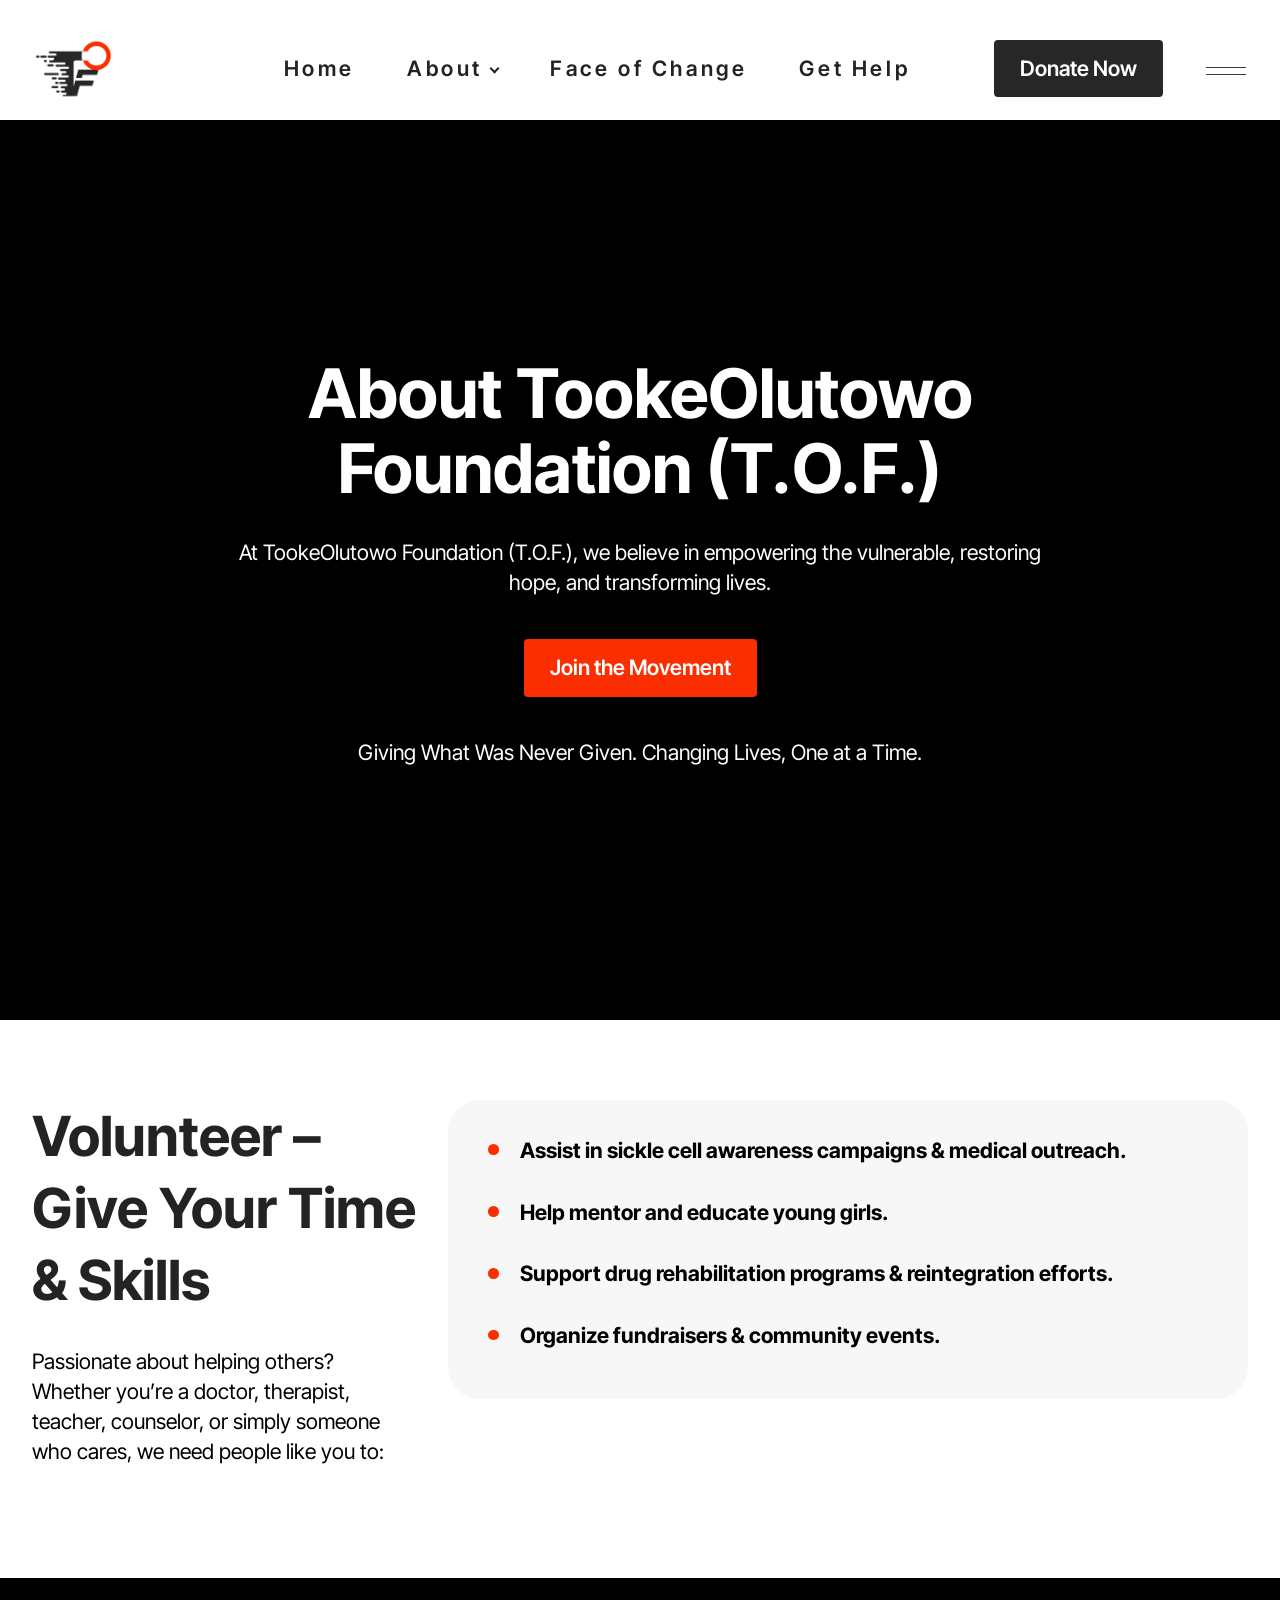
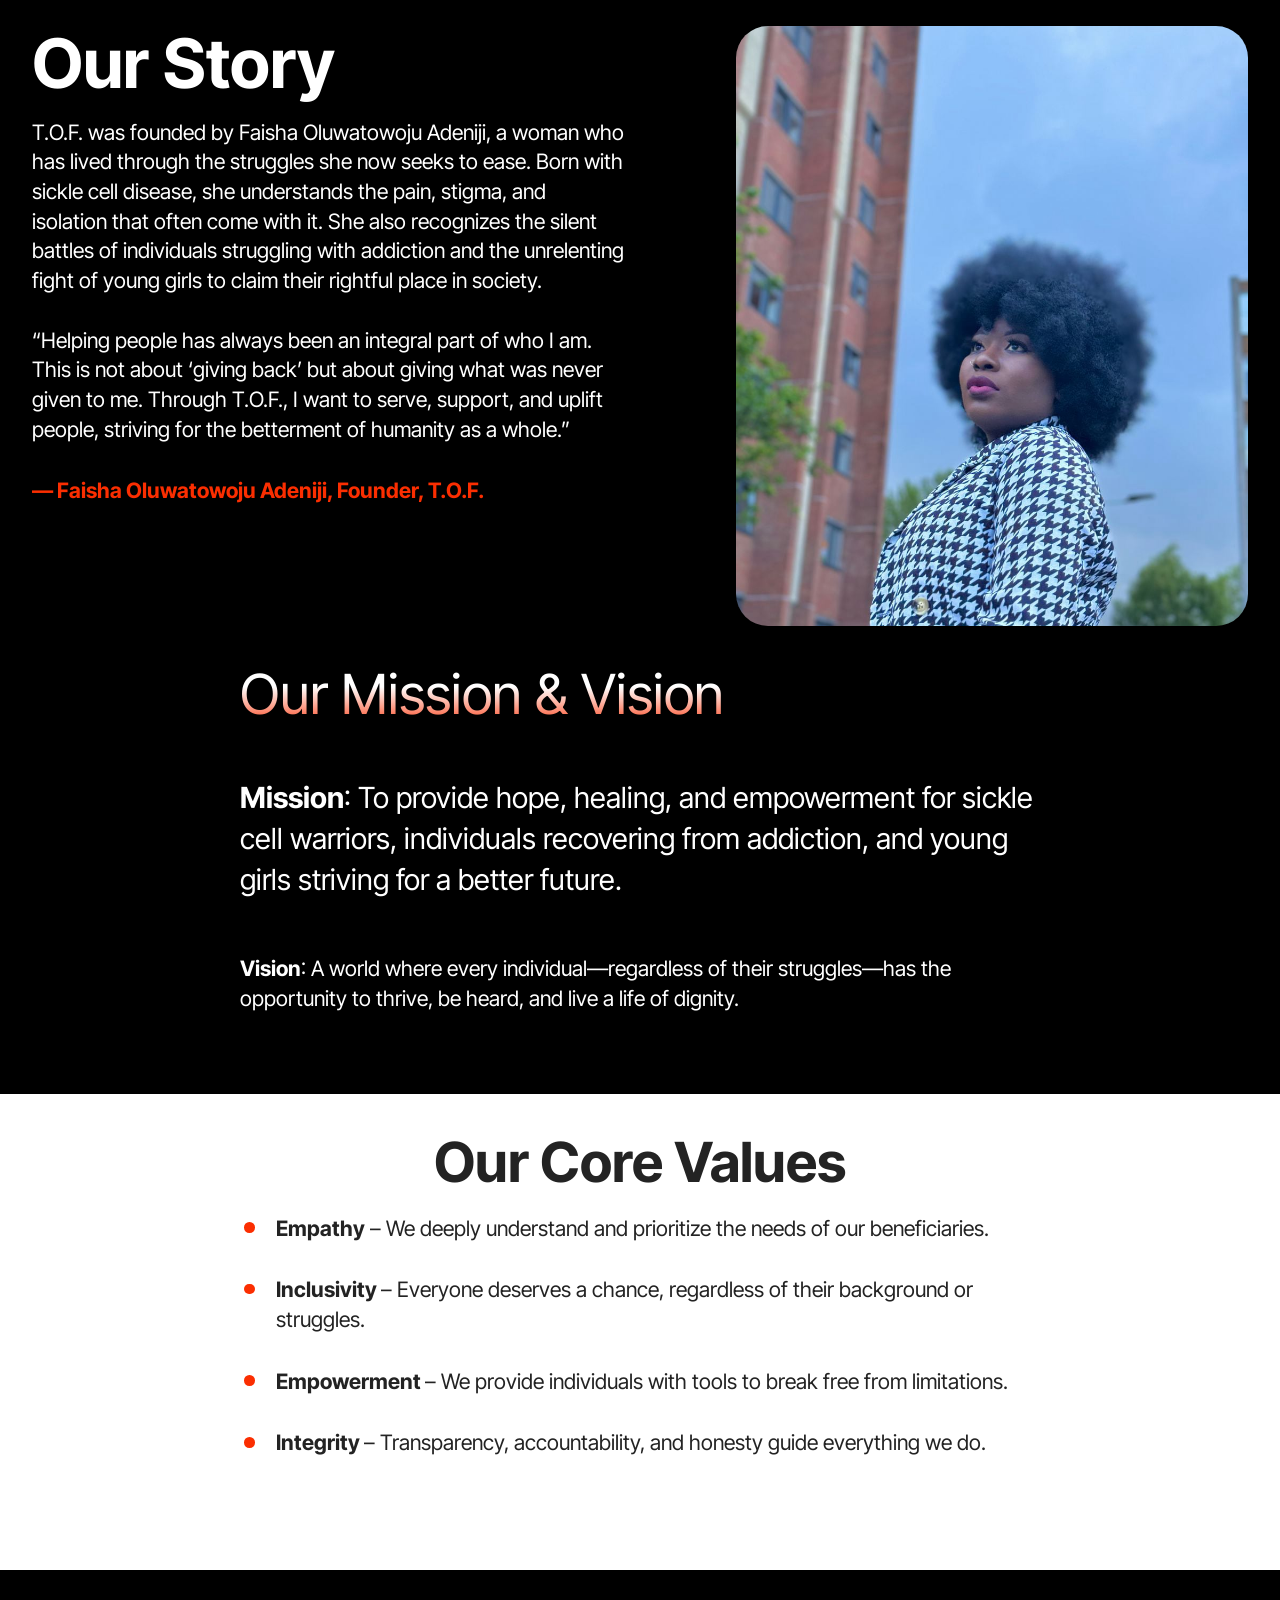
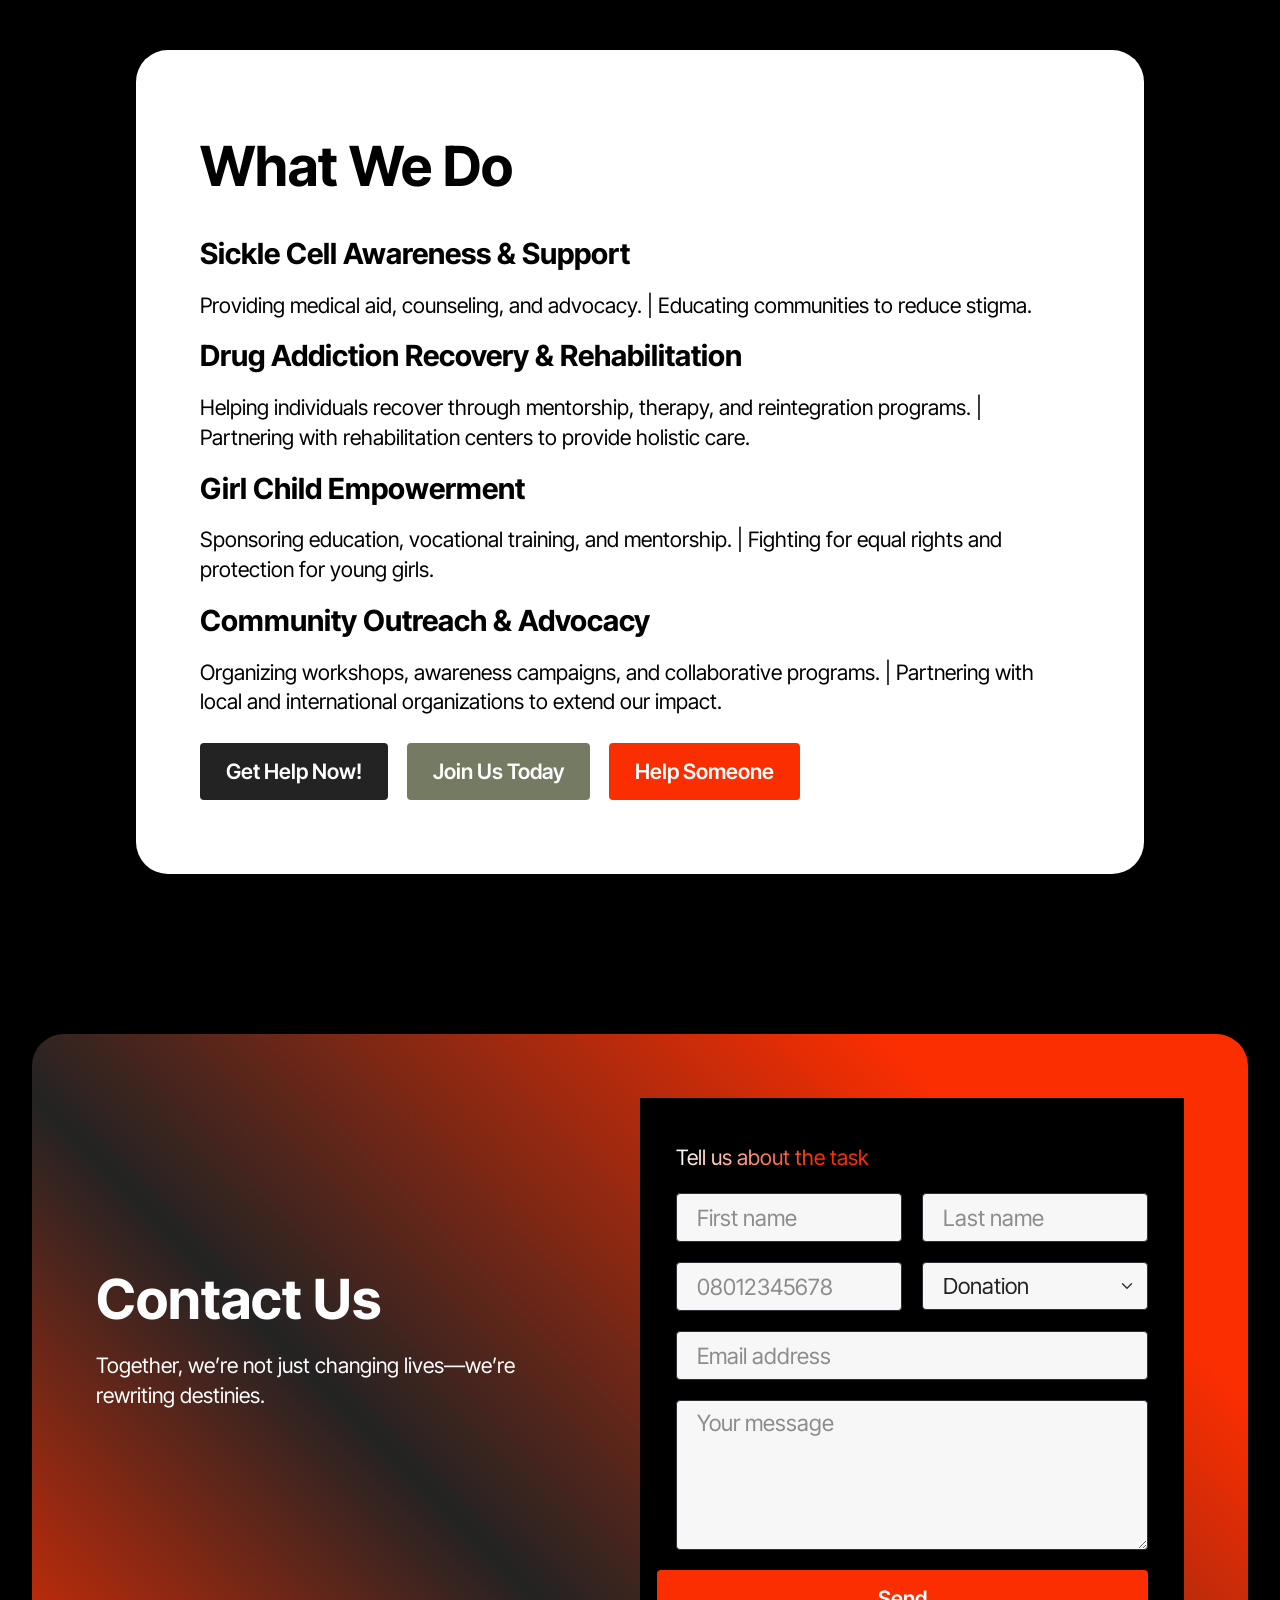
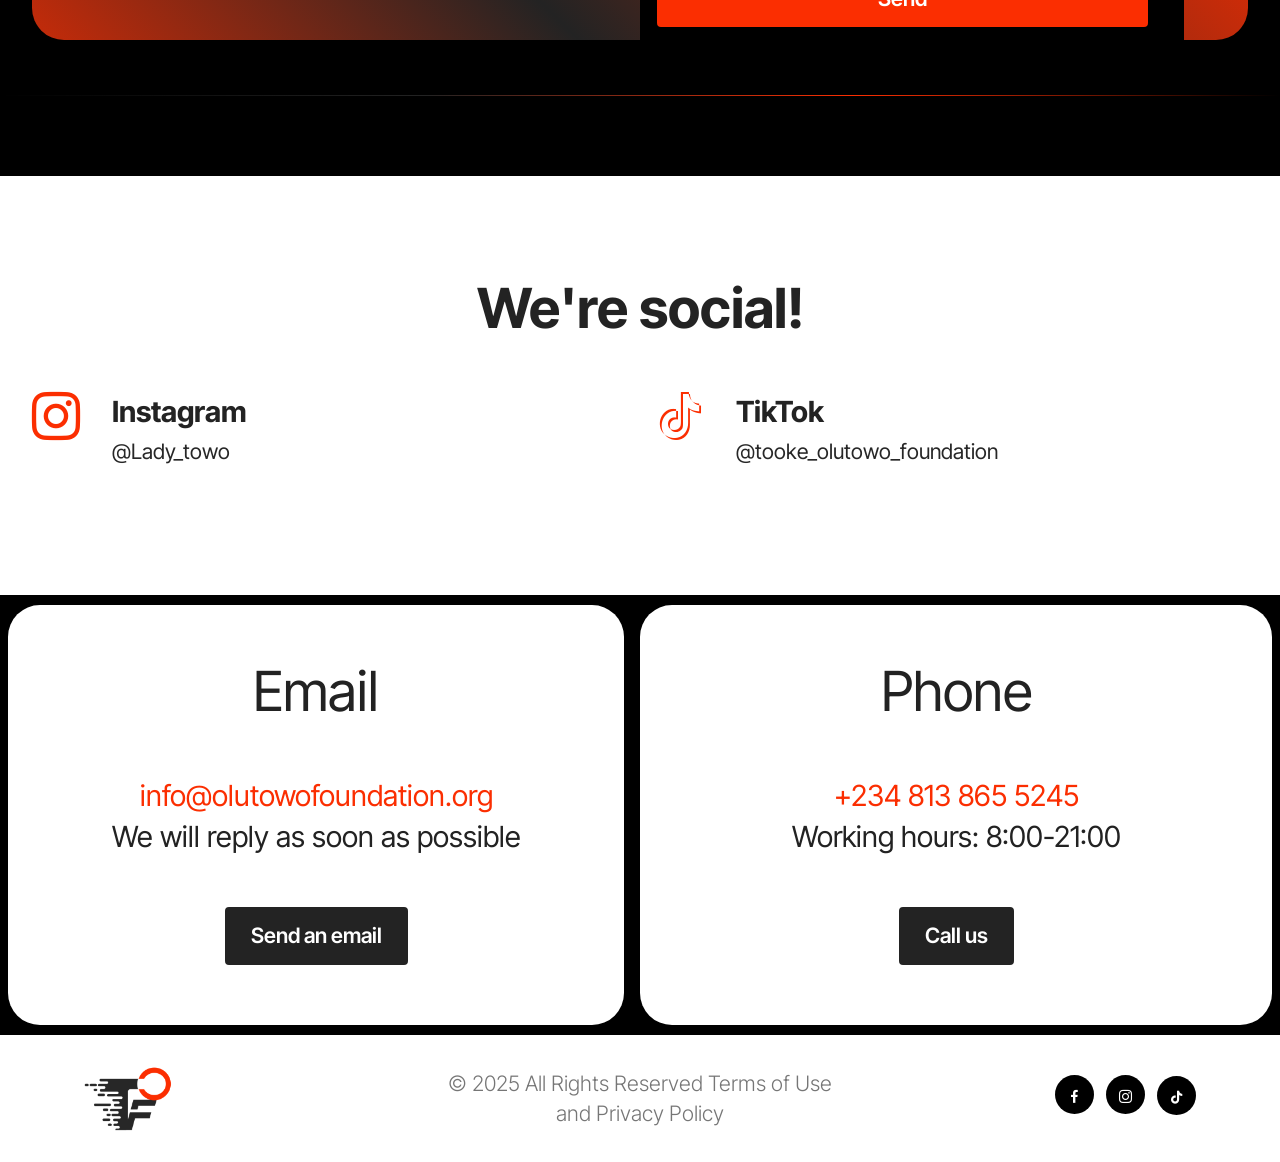
==== commit e6599310: "Add files via upload" ====
--- a/about.html
+++ b/about.html
@@ -25,7 +25,7 @@
   <link rel="stylesheet" href="assets/recaptcha.css">
   <link rel="preload" href="https://fonts.googleapis.com/css?family=Inter+Tight:100,200,300,400,500,600,700,800,900,100i,200i,300i,400i,500i,600i,700i,800i,900i&display=swap" as="style" onload="this.onload=null;this.rel='stylesheet'">
   <noscript><link rel="stylesheet" href="https://fonts.googleapis.com/css?family=Inter+Tight:100,200,300,400,500,600,700,800,900,100i,200i,300i,400i,500i,600i,700i,800i,900i&display=swap"></noscript>
-  <link rel="preload" as="style" href="assets/mobirise/css/mbr-additional.css?v=IWyn7A"><link rel="stylesheet" href="assets/mobirise/css/mbr-additional.css?v=IWyn7A" type="text/css">
+  <link rel="preload" as="style" href="assets/mobirise/css/mbr-additional.css?v=eESiBC"><link rel="stylesheet" href="assets/mobirise/css/mbr-additional.css?v=eESiBC" type="text/css">
 
   
   
@@ -34,15 +34,15 @@
 </head>
 <body>
   
-  <section data-bs-version="5.1" class="menu menu2 cid-uFpD2W9Vxj" once="menu" id="menu">
-    
-
-    <nav class="navbar navbar-dropdown navbar-fixed-top navbar-expand-lg">
-        <div class="menu_box container-fluid">
+  <section data-bs-version="5.1" class="menu menu2 cid-uROM0JapHh" once="menu" id="menu2-3k">
+    
+
+    <nav class="navbar navbar-dropdown navbar-expand-lg">
+        <div class="menu_box container">
             <div class="navbar-brand">
                 <span class="navbar-logo">
                     <a href="index.html">
-                        <img src="assets/images/logo-full-186x186.png" alt="Olutowo" style="height: 6.4rem;">
+                        <img src="assets/images/logo-full-186x186.png" alt="https://olutowofoundation.org/" style="height: 5.3rem;">
                     </a>
                 </span>
                 
@@ -58,10 +58,10 @@
             <div class="collapse navbar-collapse" id="navbarSupportedContent">
                 <ul class="navbar-nav nav-dropdown" data-app-modern-menu="true"><li class="nav-item"><a class="nav-link link text-primary display-4" href="index.html">Home</a></li>
                     <li class="nav-item dropdown" style="
-"><a class="nav-link link text-primary dropdown-toggle display-4" href="#" data-toggle="dropdown-submenu" data-bs-toggle="dropdown" data-bs-auto-close="outside" aria-expanded="true">About</a><div class="dropdown-menu" aria-labelledby="dropdown-832"><a class="text-primary dropdown-item display-4" href="about.html"><strong>About Us</strong></a><a class="text-primary dropdown-item display-4" href="features.html"><strong>Our Feature&nbsp;</strong></a><a class="text-primary dropdown-item display-4" href="get_involved.html"><strong>Get Involve</strong></a></div></li><li class="nav-item"><a class="nav-link link text-primary display-4" href="faceofchange.html">Face of Change</a></li><li class="nav-item"><a class="nav-link link text-primary display-4" href="get_help.html">Get Help</a></li></ul>
+"><a class="nav-link link text-primary dropdown-toggle display-4" href="#" data-toggle="dropdown-submenu" data-bs-toggle="dropdown" data-bs-auto-close="outside" aria-expanded="false">About</a><div class="dropdown-menu" aria-labelledby="dropdown-203"><a class="text-primary dropdown-item display-4" href="about.html">About Us</a><a class="text-primary dropdown-item display-4" href="features.html">Our Feature</a><a class="text-primary dropdown-item display-4" href="get_involved.html">Get Involve</a></div></li><li class="nav-item"><a class="nav-link link text-primary display-4" href="faceofchange.html">Face of Change</a></li><li class="nav-item"><a class="nav-link link text-primary display-4" href="get_help.html">Get Help</a></li></ul>
                 
                 
-                <div class="navbar-buttons mbr-section-btn"><a class="btn btn-black display-4" href="donation.html">Donate Now</a></div>
+                <div class="navbar-buttons mbr-section-btn"><a class="btn btn-success display-4" href="donation.html">Donate Now</a></div>
                   </div>
                 <div class="offcanvas_box">
                 <button class="btn_offcanvas" type="button" data-bs-toggle="offcanvas" data-bs-target="#offcanvasRight" aria-controls="offcanvasRight">
@@ -76,21 +76,24 @@
                   </div>
                   <div class="offcanvas-body">
                     <div class="offcanvas_image">
-                        <img src="assets/images/fav-128x128.png" alt="Towoju" style="height: 4.6rem;">
+                        <img src="assets/images/fav-128x128.png" alt="https://olutowofoundation.org/" style="height: 6.6rem;">
                     </div>
                       <p class="mbr-text mbr-fonts-style display-4">Join TookeOlutowo Foundation in providing medical aid for sickle cell warriors, rehabilitation for addicts, and education for young girls. Together, we create lasting impact.</p>
                       <div class="offcanvas_contact">
-                          <h3 class="mbr-section-subtitle mbr-fonts-style display-5">Olutowo Foundation</h3>
-                          <p class="text_widget mb-0 mbr-fonts-style display-4"><br>+234 813 805 5245<br></p>
+                          
+                          <p class="text_widget mb-0 mbr-fonts-style display-4"><strong><a href="mailto:info@olutowofoundation.org" class="text-secondary">info@olutowofoundation.org</a>
+                              <br><br><a href="tel:+2348138655245" class="text-secondary">+234 813 865 5245</a></strong><br></p>
                       </div>
                           <div class="icons-menu">
+                            <a class="iconfont-wrapper" href="#" target="_blank">
+                                <span class="p-2 mbr-iconfont socicon-facebook socicon"></span>
+                            </a>
                             <a class="iconfont-wrapper" href="https://www.instagram.com/lady_towo" target="_blank">
                                 <span class="p-2 mbr-iconfont socicon-instagram socicon"></span>
                             </a>
-                            <a class="iconfont-wrapper" href="https://www.tiktok.com/@tooke_olutowo_foundation" target="_blank">
+                            <a class="iconfont-wrapper" href="http://tiktok.com/Tooke_Olutowo_Foundation" target="_blank">
                                 <span class="p-2 mbr-iconfont fab fa-tiktok"></span>
                             </a>
-                            
                             
                         </div>
                       </div>
@@ -288,7 +291,7 @@
                     </div>
                     <div class="mbr-form form-wrapper" data-form-type="formoid">
 <!--Formbuilder Form-->
-<form action="https://mobirise.eu/" method="POST" class="mbr-form form-with-styler" data-form-title="Form Name"><input type="hidden" name="email" data-form-email="true" value="e/wg903euN7JutEggiUfLN5RV4vdr1VFKcPntzfL7rTUXMdWIUQLyGAGNSBCDFNajBzy9simzfHp/IEbIF2EuWk14eOMfACh3C93fK4Y7evvhNIVHyfQ1Rwm7ZF690cz.hAd/+RZhy04+GjvlGjs7vhj83KPdfMyQfsHfVdOC1HpFsZ4A62hW57c3yVnhNsW8Uxsnb052rcqFmeK+POvTW3z2B+Lpc9XJjwkohi3ztpbkM6+QS6UZ1KmlA5a02rNg">
+<form action="https://mobirise.eu/" method="POST" class="mbr-form form-with-styler" data-form-title="Form Name"><input type="hidden" name="email" data-form-email="true" value="VqOgjuENgQ+DXMrhS6quz8Qs3GW/yq7kpsKK4dWEiqEU1r2g577GZMOu+H1CxDyowDqMvFo2Kiggyz8yIAW6I0flbiq6qI0X1PRzW4r6qhanPv3qhMXV2yuIlyX6m4X1.CFBOiniw6lWg/WV+IxQdgWc8x7cnigKYWlm+skJE7/0OvGYZQqc18knIaCl3OXohOk6JeaMOCOlpI2P2NgGEuT9L1KLWFZnasfNywbSZlFQfW/9hQoY0Z7nGQH3fTGIC">
 <div class="row">
 <div hidden="hidden" data-form-alert="" class="alert alert-success col-12">💙 Thank You!
 Your interest in supporting TookeOlutowo Foundation means the world to us.
@@ -471,8 +474,8 @@
 <script src="assets/bootstrap/js/bootstrap.bundle.min.js"></script>
   <script src="assets/smoothscroll/smooth-scroll.js"></script>
   <script src="assets/ytplayer/index.js"></script>
-      <script src="assets/dropdown/js/navbar-dropdown.js"></script>
-  <script src="assets/playervimeo/vimeo_player.js"></script>
+      <script src="assets/playervimeo/vimeo_player.js"></script>
+  <script src="assets/dropdown/js/navbar-dropdown.js"></script>
   <script src="assets/theme/js/script.js"></script>
   <script src="assets/formoid.min.js"></script>
   
--- a/assets/mobirise/css/mbr-additional.css
+++ b/assets/mobirise/css/mbr-additional.css
@@ -748,64 +748,61 @@
     padding-right: 16px;
   }
 }
-.cid-uFpD2W9Vxj {
-  z-index: 1000;
-  width: 100%;
-}
-.cid-uFpD2W9Vxj .navbar-dropdown {
-  background: #ffffff !important;
+.cid-uROM0JapHh .navbar-dropdown {
+  background: rgba(255, 255, 255, 0.8) !important;
   padding: 0;
-  position: fixed;
 }
 @media (max-width: 991px) {
-  .cid-uFpD2W9Vxj .menu_box .navbar.opened,
-  .cid-uFpD2W9Vxj .menu_box .navbar-collapse {
+  .cid-uROM0JapHh .menu_box .navbar.opened,
+  .cid-uROM0JapHh .menu_box .navbar-collapse {
     background-color: #ffffff !important;
     transition: all 0s ease 0s;
   }
 }
-.cid-uFpD2W9Vxj nav.navbar {
-  position: fixed;
+.cid-uROM0JapHh .navbar-dropdown {
+  position: relative !important;
+}
+.cid-uROM0JapHh nav.navbar {
   padding-top: 1rem;
   padding-bottom: 1rem;
 }
 @media (min-width: 992px) {
-  .cid-uFpD2W9Vxj nav.navbar {
+  .cid-uROM0JapHh nav.navbar {
     flex-wrap: nowrap;
   }
-  .cid-uFpD2W9Vxj .offcanvas {
+  .cid-uROM0JapHh .offcanvas {
     padding: 120px 60px 35px;
     width: 480px;
     background-color: #ffffff;
   }
-  .cid-uFpD2W9Vxj .offcanvas_image img {
+  .cid-uROM0JapHh .offcanvas_image img {
     width: auto;
     object-fit: cover;
     display: inline-block;
   }
-  .cid-uFpD2W9Vxj .offcanvas-header {
+  .cid-uROM0JapHh .offcanvas-header {
     position: relative;
     padding: 0;
   }
-  .cid-uFpD2W9Vxj .offcanvas-header .btn-close {
+  .cid-uROM0JapHh .offcanvas-header .btn-close {
     position: absolute;
     top: -70px;
     right: 0;
     width: 35px;
     height: 30px;
   }
-  .cid-uFpD2W9Vxj .offcanvas-body {
+  .cid-uROM0JapHh .offcanvas-body {
     text-align: center;
     padding: 0;
   }
-  .cid-uFpD2W9Vxj .offcanvas-body .mbr-text,
-  .cid-uFpD2W9Vxj .offcanvas-body .mbr-section-subtitle {
+  .cid-uROM0JapHh .offcanvas-body .mbr-text,
+  .cid-uROM0JapHh .offcanvas-body .mbr-section-subtitle {
     margin-top: 14px;
   }
-  .cid-uFpD2W9Vxj .offcanvas-body .offcanvas_contact {
+  .cid-uROM0JapHh .offcanvas-body .offcanvas_contact {
     margin: 35px 0;
   }
-  .cid-uFpD2W9Vxj .offcanvas_box button.btn_offcanvas {
+  .cid-uROM0JapHh .offcanvas_box button.btn_offcanvas {
     outline: none;
     width: 40px;
     height: 40px;
@@ -815,34 +812,34 @@
     align-self: center;
     color: #ffffff;
   }
-  .cid-uFpD2W9Vxj .offcanvas_box button.btn_offcanvas .hamburger span {
+  .cid-uROM0JapHh .offcanvas_box button.btn_offcanvas .hamburger span {
     position: absolute;
     right: 0;
     width: 40px;
     height: 1px;
     border-right: 5px;
-    background-color: #000000;
-  }
-  .cid-uFpD2W9Vxj .offcanvas_box button.btn_offcanvas .hamburger span:nth-child(1) {
+    background-color: #373c42;
+  }
+  .cid-uROM0JapHh .offcanvas_box button.btn_offcanvas .hamburger span:nth-child(1) {
     top: 18px;
     transition: all 0.2s;
   }
-  .cid-uFpD2W9Vxj .offcanvas_box button.btn_offcanvas .hamburger span:nth-child(2) {
+  .cid-uROM0JapHh .offcanvas_box button.btn_offcanvas .hamburger span:nth-child(2) {
     top: 25px;
     transition: all 0.2s;
   }
-  .cid-uFpD2W9Vxj .offcanvas_box button.btn_offcanvas:hover .hamburger span {
+  .cid-uROM0JapHh .offcanvas_box button.btn_offcanvas:hover .hamburger span {
     width: 36px;
   }
-  .cid-uFpD2W9Vxj .offcanvas_box button.btn_offcanvas:hover .hamburger span:nth-child(2) {
+  .cid-uROM0JapHh .offcanvas_box button.btn_offcanvas:hover .hamburger span:nth-child(2) {
     width: 33px;
     transition-delay: 0.2s;
   }
-  .cid-uFpD2W9Vxj ul.navbar-nav {
+  .cid-uROM0JapHh ul.navbar-nav {
     padding-bottom: 1.5rem;
   }
-  .cid-uFpD2W9Vxj .dropdown-menu .dropdown-toggle[data-toggle="dropdown-submenu"]::after,
-  .cid-uFpD2W9Vxj .link.dropdown-toggle::after {
+  .cid-uROM0JapHh .dropdown-menu .dropdown-toggle[data-toggle="dropdown-submenu"]::after,
+  .cid-uROM0JapHh .link.dropdown-toggle::after {
     display: inline-block;
     width: 7px;
     height: 7px;
@@ -854,11 +851,11 @@
     border-top: none;
     transform: rotate(-45deg);
   }
-  .cid-uFpD2W9Vxj .link.dropdown-toggle::after {
+  .cid-uROM0JapHh .link.dropdown-toggle::after {
     padding: 0 !important;
     transform: rotate(45deg);
   }
-  .cid-uFpD2W9Vxj li.nav-item {
+  .cid-uROM0JapHh li.nav-item {
     position: relative;
     display: inline-block;
     padding: 1px 7px !important;
@@ -868,7 +865,7 @@
     text-decoration: none;
     letter-spacing: .3em !important;
   }
-  .cid-uFpD2W9Vxj li.nav-item:after {
+  .cid-uROM0JapHh li.nav-item:after {
     content: '';
     position: absolute;
     width: 100%;
@@ -880,50 +877,50 @@
     transform-origin: right;
     transition: transform 0.32s cubic-bezier(0.31, 0.29, 0.05, 0.96);
   }
-  .cid-uFpD2W9Vxj li.nav-item:hover:after {
+  .cid-uROM0JapHh li.nav-item:hover:after {
     transform-origin: left;
     transform: scaleX(0.999);
   }
-  .cid-uFpD2W9Vxj .lg_brand {
+  .cid-uROM0JapHh .lg_brand {
     margin: 0 1rem;
   }
-  .cid-uFpD2W9Vxj .navbar-brand {
+  .cid-uROM0JapHh .navbar-brand {
     margin-right: 5% !important;
   }
 }
-.cid-uFpD2W9Vxj .nav-item {
+.cid-uROM0JapHh .nav-item {
   margin: 4px 15px;
 }
 @media (min-width: 1200px) {
-  .cid-uFpD2W9Vxj .nav-item {
+  .cid-uROM0JapHh .nav-item {
     margin: 4px 19px;
   }
 }
 @media (max-width: 991px) {
-  .cid-uFpD2W9Vxj .nav-item {
+  .cid-uROM0JapHh .nav-item {
     margin: 0 !important;
   }
 }
-.cid-uFpD2W9Vxj .dropdown-menu {
+.cid-uROM0JapHh .dropdown-menu {
   border-radius: 0;
   box-shadow: none;
   text-align: left;
 }
 @media (min-width: 992px) {
-  .cid-uFpD2W9Vxj .dropdown-menu {
+  .cid-uROM0JapHh .dropdown-menu {
     padding: 18px 34px 22px;
     min-width: 250px;
     top: 72px !important;
     left: -40px !important;
   }
-  .cid-uFpD2W9Vxj .dropdown-menu.dropdown-submenu {
+  .cid-uROM0JapHh .dropdown-menu.dropdown-submenu {
     left: 215px!important;
     top: -45% !important;
   }
 }
 @media (max-width: 991px) {
-  .cid-uFpD2W9Vxj .dropdown-menu .dropdown-toggle[data-toggle="dropdown-submenu"]::after,
-  .cid-uFpD2W9Vxj .link.dropdown-toggle::after {
+  .cid-uROM0JapHh .dropdown-menu .dropdown-toggle[data-toggle="dropdown-submenu"]::after,
+  .cid-uROM0JapHh .link.dropdown-toggle::after {
     display: inline-block;
     width: 7px;
     height: 7px;
@@ -938,209 +935,209 @@
     position: absolute;
     margin-top: -2px;
   }
-  .cid-uFpD2W9Vxj .show.dropdown-toggle[aria-expanded="true"]::after {
+  .cid-uROM0JapHh .show.dropdown-toggle[aria-expanded="true"]::after {
     transform: rotate(45deg);
     margin-top: -4px;
   }
-  .cid-uFpD2W9Vxj .offcanvas_box {
+  .cid-uROM0JapHh .offcanvas_box {
     display: none;
   }
 }
-.cid-uFpD2W9Vxj .dropdown-item {
+.cid-uROM0JapHh .dropdown-item {
   border: none;
   font-weight: 400 !important;
 }
-.cid-uFpD2W9Vxj .nav-dropdown .link {
+.cid-uROM0JapHh .nav-dropdown .link {
   font-weight: 600 !important;
   padding: 0 !important;
   margin: 0 !important;
 }
-.cid-uFpD2W9Vxj .dropdown .dropdown-item:hover {
-  color: #fb2e01 !important;
-}
-.cid-uFpD2W9Vxj .nav-dropdown .link.dropdown-toggle::after {
+.cid-uROM0JapHh .dropdown .dropdown-item:hover {
+  color: #e5673b !important;
+}
+.cid-uROM0JapHh .nav-dropdown .link.dropdown-toggle::after {
   margin-left: 0.5rem;
   margin-top: 0.2rem;
 }
-.cid-uFpD2W9Vxj .nav-link {
+.cid-uROM0JapHh .nav-link {
   position: relative;
 }
-.cid-uFpD2W9Vxj .container {
+.cid-uROM0JapHh .container {
   display: flex;
   margin: auto;
 }
-.cid-uFpD2W9Vxj .iconfont-wrapper {
-  color: #ffffff !important;
+.cid-uROM0JapHh .iconfont-wrapper {
+  color: #000000 !important;
   font-size: 17px;
   margin-right: 25px;
   width: 56px;
   height: 56px;
-  background-color: #fb2e01;
+  background-color: #fef2f2;
   border-radius: 50%;
   display: flex;
   justify-content: center;
   align-items: center;
   transition: all 0.2s ease-in-out;
 }
-.cid-uFpD2W9Vxj .iconfont-wrapper:last-child {
+.cid-uROM0JapHh .iconfont-wrapper:last-child {
   margin-right: 0;
 }
-.cid-uFpD2W9Vxj .iconfont-wrapper:hover {
-  background-color: #e22901;
-}
-.cid-uFpD2W9Vxj .navbar-nav {
+.cid-uROM0JapHh .iconfont-wrapper:hover {
+  background-color: #fcdada;
+}
+.cid-uROM0JapHh .navbar-nav {
   margin: 0 1rem;
 }
 @media (min-width: 1200px) {
-  .cid-uFpD2W9Vxj .navbar-nav {
+  .cid-uROM0JapHh .navbar-nav {
     margin: 0 2rem;
   }
 }
-.cid-uFpD2W9Vxj .navbar-nav .nav-item:last-child {
+.cid-uROM0JapHh .navbar-nav .nav-item:last-child {
   margin-right: 0 !important;
 }
-.cid-uFpD2W9Vxj .dropdown-menu,
-.cid-uFpD2W9Vxj .navbar.opened {
+.cid-uROM0JapHh .dropdown-menu,
+.cid-uROM0JapHh .navbar.opened {
   background: #ffffff !important;
 }
-.cid-uFpD2W9Vxj .nav-item:focus,
-.cid-uFpD2W9Vxj .nav-link:focus {
+.cid-uROM0JapHh .nav-item:focus,
+.cid-uROM0JapHh .nav-link:focus {
   outline: none;
 }
-.cid-uFpD2W9Vxj .dropdown .dropdown-menu .dropdown-item {
+.cid-uROM0JapHh .dropdown .dropdown-menu .dropdown-item {
   width: auto;
   transition: all 0.25s ease-in-out;
 }
-.cid-uFpD2W9Vxj .dropdown .dropdown-menu .dropdown-item::after {
+.cid-uROM0JapHh .dropdown .dropdown-menu .dropdown-item::after {
   right: 0.5rem;
 }
-.cid-uFpD2W9Vxj .dropdown .dropdown-menu .dropdown-item .mbr-iconfont {
+.cid-uROM0JapHh .dropdown .dropdown-menu .dropdown-item .mbr-iconfont {
   margin-right: 0.5rem;
   vertical-align: sub;
 }
-.cid-uFpD2W9Vxj .dropdown .dropdown-menu .dropdown-item .mbr-iconfont:before {
+.cid-uROM0JapHh .dropdown .dropdown-menu .dropdown-item .mbr-iconfont:before {
   display: inline-block;
   transform: scale(1, 1);
   transition: all 0.25s ease-in-out;
 }
-.cid-uFpD2W9Vxj .collapsed .dropdown-menu .dropdown-item:before {
+.cid-uROM0JapHh .collapsed .dropdown-menu .dropdown-item:before {
   display: none;
 }
-.cid-uFpD2W9Vxj .collapsed .dropdown .dropdown-menu .dropdown-item {
+.cid-uROM0JapHh .collapsed .dropdown .dropdown-menu .dropdown-item {
   padding: 0.235em 1.5em 0.235em 1.5em !important;
   transition: none;
   margin: 0 !important;
 }
-.cid-uFpD2W9Vxj .navbar {
+.cid-uROM0JapHh .navbar {
   height: 120px;
   transition: all 0.3s;
   border-bottom-width: 0px;
 }
-.cid-uFpD2W9Vxj .navbar.opened {
+.cid-uROM0JapHh .navbar.opened {
   transition: all 0.3s;
 }
-.cid-uFpD2W9Vxj .navbar .dropdown-item {
+.cid-uROM0JapHh .navbar .dropdown-item {
   padding: 0;
   margin: 8px 0;
 }
-.cid-uFpD2W9Vxj .navbar .navbar-logo img {
+.cid-uROM0JapHh .navbar .navbar-logo img {
   width: auto;
 }
-.cid-uFpD2W9Vxj .navbar .navbar-collapse {
+.cid-uROM0JapHh .navbar .navbar-collapse {
   justify-content: space-evenly;
   z-index: 1;
 }
-.cid-uFpD2W9Vxj .navbar.collapsed {
+.cid-uROM0JapHh .navbar.collapsed {
   justify-content: center;
 }
-.cid-uFpD2W9Vxj .navbar.collapsed .nav-item .nav-link::before {
+.cid-uROM0JapHh .navbar.collapsed .nav-item .nav-link::before {
   display: none;
 }
-.cid-uFpD2W9Vxj .navbar.collapsed.opened .dropdown-menu {
+.cid-uROM0JapHh .navbar.collapsed.opened .dropdown-menu {
   top: 0;
 }
 @media (min-width: 992px) {
-  .cid-uFpD2W9Vxj .navbar.collapsed.opened:not(.navbar-short) .navbar-collapse {
-    max-height: calc(98.5vh - 6.4rem);
-  }
-}
-.cid-uFpD2W9Vxj .navbar.collapsed .dropdown-menu .dropdown-submenu {
+  .cid-uROM0JapHh .navbar.collapsed.opened:not(.navbar-short) .navbar-collapse {
+    max-height: calc(98.5vh - 5.3rem);
+  }
+}
+.cid-uROM0JapHh .navbar.collapsed .dropdown-menu .dropdown-submenu {
   left: 0 !important;
 }
-.cid-uFpD2W9Vxj .navbar.collapsed .dropdown-menu .dropdown-item:after {
+.cid-uROM0JapHh .navbar.collapsed .dropdown-menu .dropdown-item:after {
   right: auto;
 }
-.cid-uFpD2W9Vxj .navbar.collapsed ul.navbar-nav li {
+.cid-uROM0JapHh .navbar.collapsed ul.navbar-nav li {
   margin: auto;
 }
-.cid-uFpD2W9Vxj .navbar.collapsed .dropdown-menu .dropdown-item {
+.cid-uROM0JapHh .navbar.collapsed .dropdown-menu .dropdown-item {
   padding: 0.25rem 1.5rem;
   text-align: left;
 }
-.cid-uFpD2W9Vxj .navbar.collapsed .icons-menu {
+.cid-uROM0JapHh .navbar.collapsed .icons-menu {
   padding: 0;
 }
 @media (max-width: 991px) {
-  .cid-uFpD2W9Vxj .navbar .nav-item {
+  .cid-uROM0JapHh .navbar .nav-item {
     padding: .5rem 0;
   }
-  .cid-uFpD2W9Vxj .navbar .navbar-collapse {
+  .cid-uROM0JapHh .navbar .navbar-collapse {
     padding: 34px 0;
   }
-  .cid-uFpD2W9Vxj .navbar .nav-item .nav-link::before {
+  .cid-uROM0JapHh .navbar .nav-item .nav-link::before {
     display: none;
   }
-  .cid-uFpD2W9Vxj .navbar.opened .dropdown-menu {
+  .cid-uROM0JapHh .navbar.opened .dropdown-menu {
     top: 0;
   }
-  .cid-uFpD2W9Vxj .navbar .dropdown-menu {
+  .cid-uROM0JapHh .navbar .dropdown-menu {
     padding: 6px 0 6px 15px;
   }
-  .cid-uFpD2W9Vxj .navbar .dropdown-menu .dropdown-submenu {
+  .cid-uROM0JapHh .navbar .dropdown-menu .dropdown-submenu {
     left: 0 !important;
   }
-  .cid-uFpD2W9Vxj .navbar .dropdown-menu .dropdown-item:after {
+  .cid-uROM0JapHh .navbar .dropdown-menu .dropdown-item:after {
     right: auto;
   }
-  .cid-uFpD2W9Vxj .navbar .navbar-logo img {
+  .cid-uROM0JapHh .navbar .navbar-logo img {
     height: 3rem !important;
   }
-  .cid-uFpD2W9Vxj .navbar ul.navbar-nav {
+  .cid-uROM0JapHh .navbar ul.navbar-nav {
     overflow: hidden;
   }
-  .cid-uFpD2W9Vxj .navbar ul.navbar-nav li {
+  .cid-uROM0JapHh .navbar ul.navbar-nav li {
     margin: 0;
   }
-  .cid-uFpD2W9Vxj .navbar .dropdown-menu .dropdown-item {
+  .cid-uROM0JapHh .navbar .dropdown-menu .dropdown-item {
     padding: 0 !important;
     margin: 0;
     margin-top: 8px;
     text-align: left;
   }
-  .cid-uFpD2W9Vxj .navbar .navbar-brand {
+  .cid-uROM0JapHh .navbar .navbar-brand {
     flex-shrink: initial;
     flex-basis: auto;
     word-break: break-word;
     padding-right: 2rem;
   }
-  .cid-uFpD2W9Vxj .navbar .navbar-toggler {
+  .cid-uROM0JapHh .navbar .navbar-toggler {
     flex-basis: auto;
   }
-  .cid-uFpD2W9Vxj .navbar .icons-menu {
+  .cid-uROM0JapHh .navbar .icons-menu {
     padding: 0;
   }
 }
-.cid-uFpD2W9Vxj .navbar.navbar-short {
+.cid-uROM0JapHh .navbar.navbar-short {
   min-height: 60px;
 }
-.cid-uFpD2W9Vxj .navbar.navbar-short .navbar-logo img {
+.cid-uROM0JapHh .navbar.navbar-short .navbar-logo img {
   height: 2.5rem !important;
 }
-.cid-uFpD2W9Vxj .navbar.navbar-short .navbar-brand {
+.cid-uROM0JapHh .navbar.navbar-short .navbar-brand {
   min-height: 60px;
   padding: 0;
 }
-.cid-uFpD2W9Vxj .navbar-brand {
+.cid-uROM0JapHh .navbar-brand {
   min-height: 70px;
   flex-shrink: 0;
   align-items: center;
@@ -1150,45 +1147,45 @@
   word-break: break-word;
   z-index: 1;
 }
-.cid-uFpD2W9Vxj .navbar-brand .navbar-caption {
+.cid-uROM0JapHh .navbar-brand .navbar-caption {
   line-height: inherit !important;
 }
-.cid-uFpD2W9Vxj .navbar-brand .navbar-logo a {
+.cid-uROM0JapHh .navbar-brand .navbar-logo a {
   outline: none;
 }
-.cid-uFpD2W9Vxj .dropdown-item.active,
-.cid-uFpD2W9Vxj .dropdown-item:active {
+.cid-uROM0JapHh .dropdown-item.active,
+.cid-uROM0JapHh .dropdown-item:active {
   background-color: transparent;
 }
-.cid-uFpD2W9Vxj .navbar-expand-lg .navbar-nav .nav-link {
+.cid-uROM0JapHh .navbar-expand-lg .navbar-nav .nav-link {
   padding: 0;
 }
-.cid-uFpD2W9Vxj .nav-dropdown .link.dropdown-toggle {
+.cid-uROM0JapHh .nav-dropdown .link.dropdown-toggle {
   margin-right: 1.667em;
 }
-.cid-uFpD2W9Vxj .nav-dropdown .link.dropdown-toggle[aria-expanded="true"] {
+.cid-uROM0JapHh .nav-dropdown .link.dropdown-toggle[aria-expanded="true"] {
   margin-right: 0;
   padding: 0.667em 1.667em;
 }
-.cid-uFpD2W9Vxj .navbar.navbar-expand-lg .dropdown .dropdown-menu {
+.cid-uROM0JapHh .navbar.navbar-expand-lg .dropdown .dropdown-menu {
   background: #ffffff;
 }
-.cid-uFpD2W9Vxj .navbar.navbar-expand-lg .dropdown .dropdown-menu .dropdown-submenu {
+.cid-uROM0JapHh .navbar.navbar-expand-lg .dropdown .dropdown-menu .dropdown-submenu {
   margin: 0;
   left: 100%;
 }
-.cid-uFpD2W9Vxj .navbar .dropdown.open > .dropdown-menu {
+.cid-uROM0JapHh .navbar .dropdown.open > .dropdown-menu {
   display: block;
 }
-.cid-uFpD2W9Vxj ul.navbar-nav {
+.cid-uROM0JapHh ul.navbar-nav {
   flex-wrap: wrap;
   padding-bottom: 0;
 }
-.cid-uFpD2W9Vxj .navbar-buttons {
+.cid-uROM0JapHh .navbar-buttons {
   text-align: center;
   min-width: 170px;
 }
-.cid-uFpD2W9Vxj button.navbar-toggler {
+.cid-uROM0JapHh button.navbar-toggler {
   outline: none;
   width: 31px;
   height: 20px;
@@ -1198,58 +1195,58 @@
   align-self: center;
   color: #ffffff;
 }
-.cid-uFpD2W9Vxj button.navbar-toggler .hamburger span {
+.cid-uROM0JapHh button.navbar-toggler .hamburger span {
   position: absolute;
   right: 0;
   width: 30px;
   height: 2px;
   border-right: 5px;
-  background-color: #000000;
-}
-.cid-uFpD2W9Vxj button.navbar-toggler .hamburger span:nth-child(1) {
+  background-color: #373c42;
+}
+.cid-uROM0JapHh button.navbar-toggler .hamburger span:nth-child(1) {
   top: 0;
   transition: all 0.2s;
 }
-.cid-uFpD2W9Vxj button.navbar-toggler .hamburger span:nth-child(2) {
+.cid-uROM0JapHh button.navbar-toggler .hamburger span:nth-child(2) {
   top: 8px;
   transition: all 0.15s;
 }
-.cid-uFpD2W9Vxj button.navbar-toggler .hamburger span:nth-child(3) {
+.cid-uROM0JapHh button.navbar-toggler .hamburger span:nth-child(3) {
   top: 8px;
   transition: all 0.15s;
 }
-.cid-uFpD2W9Vxj button.navbar-toggler .hamburger span:nth-child(4) {
+.cid-uROM0JapHh button.navbar-toggler .hamburger span:nth-child(4) {
   top: 16px;
   transition: all 0.2s;
 }
-.cid-uFpD2W9Vxj nav.opened .hamburger span:nth-child(1) {
+.cid-uROM0JapHh nav.opened .hamburger span:nth-child(1) {
   top: 8px;
   width: 0;
   opacity: 0;
   right: 50%;
   transition: all 0.2s;
 }
-.cid-uFpD2W9Vxj nav.opened .hamburger span:nth-child(2) {
+.cid-uROM0JapHh nav.opened .hamburger span:nth-child(2) {
   transform: rotate(45deg);
   transition: all 0.25s;
 }
-.cid-uFpD2W9Vxj nav.opened .hamburger span:nth-child(3) {
+.cid-uROM0JapHh nav.opened .hamburger span:nth-child(3) {
   transform: rotate(-45deg);
   transition: all 0.25s;
 }
-.cid-uFpD2W9Vxj nav.opened .hamburger span:nth-child(4) {
+.cid-uROM0JapHh nav.opened .hamburger span:nth-child(4) {
   top: 8px;
   width: 0;
   opacity: 0;
   right: 50%;
   transition: all 0.2s;
 }
-.cid-uFpD2W9Vxj a.nav-link {
+.cid-uROM0JapHh a.nav-link {
   display: flex;
   align-items: center;
   justify-content: flex-start;
 }
-.cid-uFpD2W9Vxj .icons-menu {
+.cid-uROM0JapHh .icons-menu {
   flex-wrap: nowrap;
   display: flex;
   justify-content: center;
@@ -1257,19 +1254,19 @@
   text-align: center;
 }
 @media screen and (-ms-high-contrast: active), (-ms-high-contrast: none) {
-  .cid-uFpD2W9Vxj .navbar {
+  .cid-uROM0JapHh .navbar {
     height: 70px;
   }
-  .cid-uFpD2W9Vxj .navbar.opened {
+  .cid-uROM0JapHh .navbar.opened {
     height: auto;
   }
-  .cid-uFpD2W9Vxj .nav-item .nav-link:hover::before {
+  .cid-uROM0JapHh .nav-item .nav-link:hover::before {
     width: 175%;
     max-width: calc(100% + 2rem);
     left: -1rem;
   }
 }
-.cid-uFpD2W9Vxj .mbr-section-subtitle {
+.cid-uROM0JapHh .mbr-section-subtitle {
   color: #202020;
 }
 .cid-uF9y3t1KL8 {
@@ -1958,64 +1955,425 @@
     margin-bottom: 1.5rem;
   }
 }
-.cid-uFpD2W9Vxj {
-  z-index: 1000;
+.cid-uFd8W52OaL {
+  display: flex;
+  background-color: #000000;
+}
+.cid-uFd8W52OaL .content-wrap {
+  padding: 5rem 1rem;
+}
+@media (min-width: 992px) {
+  .cid-uFd8W52OaL .content-wrap {
+    padding: 5rem 3rem;
+  }
+}
+@media (min-width: 768px) {
+  .cid-uFd8W52OaL {
+    align-items: center;
+  }
+  .cid-uFd8W52OaL .row {
+    justify-content: center;
+  }
+}
+@media (max-width: 991px) and (min-width: 768px) {
+  .cid-uFd8W52OaL .content-wrap {
+    min-width: 50%;
+  }
+}
+@media (max-width: 767px) {
+  .cid-uFd8W52OaL {
+    -webkit-align-items: center;
+    align-items: center;
+  }
+  .cid-uFd8W52OaL .mbr-row {
+    -webkit-justify-content: center;
+    justify-content: center;
+  }
+  .cid-uFd8W52OaL .content-wrap {
+    width: 100%;
+  }
+}
+.cid-uFd8W52OaL .mbr-section-title {
+  text-align: center;
+  color: #ffffff;
+}
+.cid-uFd8W52OaL .mbr-text,
+.cid-uFd8W52OaL .mbr-section-btn {
+  text-align: center;
+  color: #ffffff;
+}
+.cid-uFd8W52OaL .mbr-description {
+  text-align: center;
+  color: #ffffff;
+}
+.cid-uFd9qmc0Nw {
+  padding-top: 3rem;
+  padding-bottom: 5rem;
+  background-color: #ffffff;
+}
+.cid-uFd9qmc0Nw .mbr-fallback-image.disabled {
+  display: none;
+}
+.cid-uFd9qmc0Nw .mbr-fallback-image {
+  display: block;
+  background-size: cover;
+  background-position: center center;
   width: 100%;
-}
-.cid-uFpD2W9Vxj .navbar-dropdown {
-  background: #ffffff !important;
+  height: 100%;
+  position: absolute;
+  top: 0;
+}
+.cid-uFd9qmc0Nw .content-wrapper {
+  padding: 0 60px;
+}
+@media (max-width: 992px) {
+  .cid-uFd9qmc0Nw .content-wrapper {
+    padding: 0;
+  }
+}
+.cid-uFd9qmc0Nw .content-wrapper .rating-wrapper {
+  margin-bottom: 24px;
+}
+.cid-uFd9qmc0Nw .content-wrapper .rating-wrapper .list {
+  margin: 0;
   padding: 0;
-  position: fixed;
+  list-style-type: none;
+  display: inline-flex;
+  justify-content: center;
+}
+.cid-uFd9qmc0Nw .content-wrapper .rating-wrapper .list .item-wrap {
+  padding: 12px;
+  -webkit-text-stroke-width: .15rem;
+  -webkit-text-stroke-color: #050f0f;
+  margin-bottom: 0;
+}
+.cid-uFd9qmc0Nw .content-wrapper .text-wrapper .mbr-text {
+  display: inline-block;
+  width: 75%;
+  margin-bottom: 32px;
+}
+@media (max-width: 992px) {
+  .cid-uFd9qmc0Nw .content-wrapper .text-wrapper .mbr-text {
+    margin-bottom: 24px;
+    width: 100%;
+  }
+}
+.cid-uFd9qmc0Nw .content-wrapper .mbr-desc {
+  margin-bottom: 0;
+}
+.cid-uFd9qmc0Nw .list {
+  color: #ffe66d;
+  text-align: center;
+}
+.cid-uFd9qmc0Nw .mbr-text,
+.cid-uFd9qmc0Nw .text-wrapper {
+  color: #050f0f;
+}
+.cid-uFd9qmc0Nw .mbr-desc {
+  color: #050f0f;
+  text-align: center;
+}
+.cid-uFd9qmc0Nw .mbr-text,
+.cid-uFd9qmc0Nw .text-wrapper,
+.cid-uFd9qmc0Nw .rating-wrapper {
+  text-align: center;
+}
+.cid-uFd9qmc0Nw .list,
+.cid-uFd9qmc0Nw .item-wrap {
+  color: #fb2e01;
+}
+.cid-uFd9cfXOrl {
+  padding-top: 5rem;
+  padding-bottom: 5rem;
+  background-color: #000000;
+  background-image: linear-gradient(#000000 80%, #fb2e01 110%);
+}
+.cid-uFd9cfXOrl .mbr-fallback-image.disabled {
+  display: none;
+}
+.cid-uFd9cfXOrl .mbr-fallback-image {
+  display: block;
+  background-size: cover;
+  background-position: center center;
+  width: 100%;
+  height: 100%;
+  position: absolute;
+  top: 0;
+}
+.cid-uFd9cfXOrl .row {
+  justify-content: center;
+}
+.cid-uFd9cfXOrl .content-wrapper {
+  position: relative;
+  z-index: 2;
+}
+.cid-uFd9cfXOrl .content-wrapper .mbr-section-title {
+  margin-bottom: 48px;
+  background-image: linear-gradient(0deg, #fb2e01, #ffffff 60%);
+  -webkit-background-clip: text;
+  -webkit-text-fill-color: transparent;
+}
+@media (max-width: 992px) {
+  .cid-uFd9cfXOrl .content-wrapper .mbr-section-title {
+    margin-bottom: 22px;
+  }
+}
+.cid-uFd9cfXOrl .content-wrapper .mbr-text {
+  margin-bottom: 54px;
+}
+@media (max-width: 992px) {
+  .cid-uFd9cfXOrl .content-wrapper .mbr-text {
+    margin-bottom: 22px;
+  }
+}
+.cid-uFd9cfXOrl .content-wrapper .mbr-desc {
+  margin-bottom: 32px;
+}
+@media (max-width: 992px) {
+  .cid-uFd9cfXOrl .content-wrapper .mbr-desc {
+    margin-bottom: 22px;
+  }
+}
+.cid-uFd9cfXOrl .mbr-section-title {
+  color: #ffffff;
+}
+.cid-uFd9cfXOrl .mbr-text {
+  color: #ffffff;
+}
+.cid-uFd9cfXOrl .mbr-desc {
+  color: #ffffff;
+}
+#paystack-block .iframe-container {
+  margin: 0 auto;
+  max-width: 100%;
+  width: 500px;
+  height: 300px;
+}
+@media only screen and (max-width: 992px) {
+  #paystack-block .iframe-container {
+    width: 100%;
+    height: 400px;
+  }
+}
+@media only screen and (max-width: 600px) {
+  #paystack-block .iframe-container {
+    width: 100%;
+    height: 500px;
+  }
+}
+.cid-uFdwLP7v5u {
+  padding-top: 0rem;
+  padding-bottom: 0rem;
+  background-color: #000000;
+}
+.cid-uFdwLP7v5u .mbr-fallback-image.disabled {
+  display: none;
+}
+.cid-uFdwLP7v5u .mbr-fallback-image {
+  display: block;
+  background-size: cover;
+  background-position: center center;
+  width: 100%;
+  height: 100%;
+  position: absolute;
+  top: 0;
+}
+.cid-uFdwLP7v5u .container-fluid {
+  padding: 10px 8px;
+}
+@media (max-width: 992px) {
+  .cid-uFdwLP7v5u .container {
+    padding: 10px 8px;
+  }
+}
+.cid-uFdwLP7v5u .row {
+  margin: 0;
+}
+.cid-uFdwLP7v5u .row .card {
+  padding: 0;
+}
+.cid-uFdwLP7v5u .row .card:nth-child(2n) .item-wrapper {
+  margin-right: 0;
+}
+.cid-uFdwLP7v5u .item-wrapper {
+  display: flex;
+  align-items: center;
+  padding: 50px 40px;
+  background-color: #ffffff;
+  border-radius: 25px;
+  margin-right: 16px;
+  height: 100%;
+}
+@media (max-width: 992px) {
+  .cid-uFdwLP7v5u .item-wrapper {
+    margin: 0 0 16px 0;
+  }
+}
+@media (max-width: 768px) {
+  .cid-uFdwLP7v5u .item-wrapper {
+    padding: 50px 10px;
+  }
+}
+.cid-uFdwLP7v5u .item-wrapper .content-wrap {
+  width: 100%;
+}
+.cid-uFdwLP7v5u .item-wrapper .content-wrap .mbr-section-title {
+  margin-bottom: 50px;
+}
+@media (max-width: 992px) {
+  .cid-uFdwLP7v5u .item-wrapper .content-wrap .mbr-section-title {
+    margin-bottom: 30px;
+  }
+}
+.cid-uFdwLP7v5u .item-wrapper .content-wrap .mbr-link {
+  margin-bottom: 0;
+}
+.cid-uFdwLP7v5u .item-wrapper .content-wrap .mbr-desc {
+  margin-bottom: 0;
+}
+.cid-uFdwLP7v5u .item-wrapper .content-wrap .mbr-section-btn {
+  margin-top: 40px;
+}
+@media (max-width: 992px) {
+  .cid-uFdwLP7v5u .item-wrapper .content-wrap .mbr-section-btn {
+    margin-top: 20px;
+  }
+}
+.cid-uFdwLP7v5u .mbr-section-title {
+  color: #222222;
+}
+.cid-uFdwLP7v5u .mbr-section-title,
+.cid-uFdwLP7v5u .mbr-section-btn {
+  text-align: center;
+}
+.cid-uFdwLP7v5u .mbr-desc {
+  color: #222222;
+  text-align: center;
+}
+.cid-uFdwLP7v5u .mbr-link {
+  text-align: center;
+  color: #bdbdbd;
+}
+.cid-uFv74HXkSF {
+  padding-top: 15px;
+  padding-bottom: 15px;
+  background-color: #ffffff;
+}
+.cid-uFv74HXkSF .social-media {
+  display: flex;
+  -webkit-align-items: center;
+  align-items: center;
+  -webkit-justify-content: flex-end;
+  justify-content: flex-end;
+  padding-right: 4rem;
+}
+.cid-uFv74HXkSF .social-media ul {
+  margin: 0;
+  padding: 0;
+  margin-bottom: 8px;
+}
+.cid-uFv74HXkSF .social-media ul li {
+  padding: 4px;
+  display: inline-block;
+}
+.cid-uFv74HXkSF .logo-section {
+  display: flex;
+  -webkit-align-items: center;
+  align-items: center;
+  -webkit-justify-content: flex-start;
+  justify-content: flex-start;
+  padding-left: 4rem;
+}
+.cid-uFv74HXkSF .icon-transition span {
+  color: #ffffff;
+  display: block;
+  padding: 0.1rem 0.8rem;
+  height: 3em;
+  line-height: 3em;
+  border-radius: 50%;
+  background-color: #000000;
+  width: 3em;
+  -webkit-transition: all 0.3s ease-out 0s;
+  transition: all 0.3s ease-out 0s;
+  font-size: 13px;
+}
+.cid-uFv74HXkSF .icon-transition span:hover {
+  background-color: #fb2e01;
+}
+.cid-uFv74HXkSF .mbr-text {
+  color: #767676;
 }
 @media (max-width: 991px) {
-  .cid-uFpD2W9Vxj .menu_box .navbar.opened,
-  .cid-uFpD2W9Vxj .menu_box .navbar-collapse {
+  .cid-uFv74HXkSF .social-media {
+    -webkit-justify-content: center;
+    justify-content: center;
+    padding-right: 0rem;
+  }
+  .cid-uFv74HXkSF .logo-section {
+    -webkit-justify-content: center;
+    justify-content: center;
+    padding-left: 0rem;
+    margin-bottom: 1.5rem;
+  }
+  .cid-uFv74HXkSF .mbr-text {
+    margin-bottom: 1.5rem;
+  }
+}
+.cid-uROM0JapHh .navbar-dropdown {
+  background: rgba(255, 255, 255, 0.8) !important;
+  padding: 0;
+}
+@media (max-width: 991px) {
+  .cid-uROM0JapHh .menu_box .navbar.opened,
+  .cid-uROM0JapHh .menu_box .navbar-collapse {
     background-color: #ffffff !important;
     transition: all 0s ease 0s;
   }
 }
-.cid-uFpD2W9Vxj nav.navbar {
-  position: fixed;
+.cid-uROM0JapHh .navbar-dropdown {
+  position: relative !important;
+}
+.cid-uROM0JapHh nav.navbar {
   padding-top: 1rem;
   padding-bottom: 1rem;
 }
 @media (min-width: 992px) {
-  .cid-uFpD2W9Vxj nav.navbar {
+  .cid-uROM0JapHh nav.navbar {
     flex-wrap: nowrap;
   }
-  .cid-uFpD2W9Vxj .offcanvas {
+  .cid-uROM0JapHh .offcanvas {
     padding: 120px 60px 35px;
     width: 480px;
     background-color: #ffffff;
   }
-  .cid-uFpD2W9Vxj .offcanvas_image img {
+  .cid-uROM0JapHh .offcanvas_image img {
     width: auto;
     object-fit: cover;
     display: inline-block;
   }
-  .cid-uFpD2W9Vxj .offcanvas-header {
+  .cid-uROM0JapHh .offcanvas-header {
     position: relative;
     padding: 0;
   }
-  .cid-uFpD2W9Vxj .offcanvas-header .btn-close {
+  .cid-uROM0JapHh .offcanvas-header .btn-close {
     position: absolute;
     top: -70px;
     right: 0;
     width: 35px;
     height: 30px;
   }
-  .cid-uFpD2W9Vxj .offcanvas-body {
+  .cid-uROM0JapHh .offcanvas-body {
     text-align: center;
     padding: 0;
   }
-  .cid-uFpD2W9Vxj .offcanvas-body .mbr-text,
-  .cid-uFpD2W9Vxj .offcanvas-body .mbr-section-subtitle {
+  .cid-uROM0JapHh .offcanvas-body .mbr-text,
+  .cid-uROM0JapHh .offcanvas-body .mbr-section-subtitle {
     margin-top: 14px;
   }
-  .cid-uFpD2W9Vxj .offcanvas-body .offcanvas_contact {
+  .cid-uROM0JapHh .offcanvas-body .offcanvas_contact {
     margin: 35px 0;
   }
-  .cid-uFpD2W9Vxj .offcanvas_box button.btn_offcanvas {
+  .cid-uROM0JapHh .offcanvas_box button.btn_offcanvas {
     outline: none;
     width: 40px;
     height: 40px;
@@ -2025,34 +2383,34 @@
     align-self: center;
     color: #ffffff;
   }
-  .cid-uFpD2W9Vxj .offcanvas_box button.btn_offcanvas .hamburger span {
+  .cid-uROM0JapHh .offcanvas_box button.btn_offcanvas .hamburger span {
     position: absolute;
     right: 0;
     width: 40px;
     height: 1px;
     border-right: 5px;
-    background-color: #000000;
-  }
-  .cid-uFpD2W9Vxj .offcanvas_box button.btn_offcanvas .hamburger span:nth-child(1) {
+    background-color: #373c42;
+  }
+  .cid-uROM0JapHh .offcanvas_box button.btn_offcanvas .hamburger span:nth-child(1) {
     top: 18px;
     transition: all 0.2s;
   }
-  .cid-uFpD2W9Vxj .offcanvas_box button.btn_offcanvas .hamburger span:nth-child(2) {
+  .cid-uROM0JapHh .offcanvas_box button.btn_offcanvas .hamburger span:nth-child(2) {
     top: 25px;
     transition: all 0.2s;
   }
-  .cid-uFpD2W9Vxj .offcanvas_box button.btn_offcanvas:hover .hamburger span {
+  .cid-uROM0JapHh .offcanvas_box button.btn_offcanvas:hover .hamburger span {
     width: 36px;
   }
-  .cid-uFpD2W9Vxj .offcanvas_box button.btn_offcanvas:hover .hamburger span:nth-child(2) {
+  .cid-uROM0JapHh .offcanvas_box button.btn_offcanvas:hover .hamburger span:nth-child(2) {
     width: 33px;
     transition-delay: 0.2s;
   }
-  .cid-uFpD2W9Vxj ul.navbar-nav {
+  .cid-uROM0JapHh ul.navbar-nav {
     padding-bottom: 1.5rem;
   }
-  .cid-uFpD2W9Vxj .dropdown-menu .dropdown-toggle[data-toggle="dropdown-submenu"]::after,
-  .cid-uFpD2W9Vxj .link.dropdown-toggle::after {
+  .cid-uROM0JapHh .dropdown-menu .dropdown-toggle[data-toggle="dropdown-submenu"]::after,
+  .cid-uROM0JapHh .link.dropdown-toggle::after {
     display: inline-block;
     width: 7px;
     height: 7px;
@@ -2064,11 +2422,11 @@
     border-top: none;
     transform: rotate(-45deg);
   }
-  .cid-uFpD2W9Vxj .link.dropdown-toggle::after {
+  .cid-uROM0JapHh .link.dropdown-toggle::after {
     padding: 0 !important;
     transform: rotate(45deg);
   }
-  .cid-uFpD2W9Vxj li.nav-item {
+  .cid-uROM0JapHh li.nav-item {
     position: relative;
     display: inline-block;
     padding: 1px 7px !important;
@@ -2078,7 +2436,7 @@
     text-decoration: none;
     letter-spacing: .3em !important;
   }
-  .cid-uFpD2W9Vxj li.nav-item:after {
+  .cid-uROM0JapHh li.nav-item:after {
     content: '';
     position: absolute;
     width: 100%;
@@ -2090,50 +2448,50 @@
     transform-origin: right;
     transition: transform 0.32s cubic-bezier(0.31, 0.29, 0.05, 0.96);
   }
-  .cid-uFpD2W9Vxj li.nav-item:hover:after {
+  .cid-uROM0JapHh li.nav-item:hover:after {
     transform-origin: left;
     transform: scaleX(0.999);
   }
-  .cid-uFpD2W9Vxj .lg_brand {
+  .cid-uROM0JapHh .lg_brand {
     margin: 0 1rem;
   }
-  .cid-uFpD2W9Vxj .navbar-brand {
+  .cid-uROM0JapHh .navbar-brand {
     margin-right: 5% !important;
   }
 }
-.cid-uFpD2W9Vxj .nav-item {
+.cid-uROM0JapHh .nav-item {
   margin: 4px 15px;
 }
 @media (min-width: 1200px) {
-  .cid-uFpD2W9Vxj .nav-item {
+  .cid-uROM0JapHh .nav-item {
     margin: 4px 19px;
   }
 }
 @media (max-width: 991px) {
-  .cid-uFpD2W9Vxj .nav-item {
+  .cid-uROM0JapHh .nav-item {
     margin: 0 !important;
   }
 }
-.cid-uFpD2W9Vxj .dropdown-menu {
+.cid-uROM0JapHh .dropdown-menu {
   border-radius: 0;
   box-shadow: none;
   text-align: left;
 }
 @media (min-width: 992px) {
-  .cid-uFpD2W9Vxj .dropdown-menu {
+  .cid-uROM0JapHh .dropdown-menu {
     padding: 18px 34px 22px;
     min-width: 250px;
     top: 72px !important;
     left: -40px !important;
   }
-  .cid-uFpD2W9Vxj .dropdown-menu.dropdown-submenu {
+  .cid-uROM0JapHh .dropdown-menu.dropdown-submenu {
     left: 215px!important;
     top: -45% !important;
   }
 }
 @media (max-width: 991px) {
-  .cid-uFpD2W9Vxj .dropdown-menu .dropdown-toggle[data-toggle="dropdown-submenu"]::after,
-  .cid-uFpD2W9Vxj .link.dropdown-toggle::after {
+  .cid-uROM0JapHh .dropdown-menu .dropdown-toggle[data-toggle="dropdown-submenu"]::after,
+  .cid-uROM0JapHh .link.dropdown-toggle::after {
     display: inline-block;
     width: 7px;
     height: 7px;
@@ -2148,209 +2506,209 @@
     position: absolute;
     margin-top: -2px;
   }
-  .cid-uFpD2W9Vxj .show.dropdown-toggle[aria-expanded="true"]::after {
+  .cid-uROM0JapHh .show.dropdown-toggle[aria-expanded="true"]::after {
     transform: rotate(45deg);
     margin-top: -4px;
   }
-  .cid-uFpD2W9Vxj .offcanvas_box {
+  .cid-uROM0JapHh .offcanvas_box {
     display: none;
   }
 }
-.cid-uFpD2W9Vxj .dropdown-item {
+.cid-uROM0JapHh .dropdown-item {
   border: none;
   font-weight: 400 !important;
 }
-.cid-uFpD2W9Vxj .nav-dropdown .link {
+.cid-uROM0JapHh .nav-dropdown .link {
   font-weight: 600 !important;
   padding: 0 !important;
   margin: 0 !important;
 }
-.cid-uFpD2W9Vxj .dropdown .dropdown-item:hover {
-  color: #fb2e01 !important;
-}
-.cid-uFpD2W9Vxj .nav-dropdown .link.dropdown-toggle::after {
+.cid-uROM0JapHh .dropdown .dropdown-item:hover {
+  color: #e5673b !important;
+}
+.cid-uROM0JapHh .nav-dropdown .link.dropdown-toggle::after {
   margin-left: 0.5rem;
   margin-top: 0.2rem;
 }
-.cid-uFpD2W9Vxj .nav-link {
+.cid-uROM0JapHh .nav-link {
   position: relative;
 }
-.cid-uFpD2W9Vxj .container {
+.cid-uROM0JapHh .container {
   display: flex;
   margin: auto;
 }
-.cid-uFpD2W9Vxj .iconfont-wrapper {
-  color: #ffffff !important;
+.cid-uROM0JapHh .iconfont-wrapper {
+  color: #000000 !important;
   font-size: 17px;
   margin-right: 25px;
   width: 56px;
   height: 56px;
-  background-color: #fb2e01;
+  background-color: #fef2f2;
   border-radius: 50%;
   display: flex;
   justify-content: center;
   align-items: center;
   transition: all 0.2s ease-in-out;
 }
-.cid-uFpD2W9Vxj .iconfont-wrapper:last-child {
+.cid-uROM0JapHh .iconfont-wrapper:last-child {
   margin-right: 0;
 }
-.cid-uFpD2W9Vxj .iconfont-wrapper:hover {
-  background-color: #e22901;
-}
-.cid-uFpD2W9Vxj .navbar-nav {
+.cid-uROM0JapHh .iconfont-wrapper:hover {
+  background-color: #fcdada;
+}
+.cid-uROM0JapHh .navbar-nav {
   margin: 0 1rem;
 }
 @media (min-width: 1200px) {
-  .cid-uFpD2W9Vxj .navbar-nav {
+  .cid-uROM0JapHh .navbar-nav {
     margin: 0 2rem;
   }
 }
-.cid-uFpD2W9Vxj .navbar-nav .nav-item:last-child {
+.cid-uROM0JapHh .navbar-nav .nav-item:last-child {
   margin-right: 0 !important;
 }
-.cid-uFpD2W9Vxj .dropdown-menu,
-.cid-uFpD2W9Vxj .navbar.opened {
+.cid-uROM0JapHh .dropdown-menu,
+.cid-uROM0JapHh .navbar.opened {
   background: #ffffff !important;
 }
-.cid-uFpD2W9Vxj .nav-item:focus,
-.cid-uFpD2W9Vxj .nav-link:focus {
+.cid-uROM0JapHh .nav-item:focus,
+.cid-uROM0JapHh .nav-link:focus {
   outline: none;
 }
-.cid-uFpD2W9Vxj .dropdown .dropdown-menu .dropdown-item {
+.cid-uROM0JapHh .dropdown .dropdown-menu .dropdown-item {
   width: auto;
   transition: all 0.25s ease-in-out;
 }
-.cid-uFpD2W9Vxj .dropdown .dropdown-menu .dropdown-item::after {
+.cid-uROM0JapHh .dropdown .dropdown-menu .dropdown-item::after {
   right: 0.5rem;
 }
-.cid-uFpD2W9Vxj .dropdown .dropdown-menu .dropdown-item .mbr-iconfont {
+.cid-uROM0JapHh .dropdown .dropdown-menu .dropdown-item .mbr-iconfont {
   margin-right: 0.5rem;
   vertical-align: sub;
 }
-.cid-uFpD2W9Vxj .dropdown .dropdown-menu .dropdown-item .mbr-iconfont:before {
+.cid-uROM0JapHh .dropdown .dropdown-menu .dropdown-item .mbr-iconfont:before {
   display: inline-block;
   transform: scale(1, 1);
   transition: all 0.25s ease-in-out;
 }
-.cid-uFpD2W9Vxj .collapsed .dropdown-menu .dropdown-item:before {
+.cid-uROM0JapHh .collapsed .dropdown-menu .dropdown-item:before {
   display: none;
 }
-.cid-uFpD2W9Vxj .collapsed .dropdown .dropdown-menu .dropdown-item {
+.cid-uROM0JapHh .collapsed .dropdown .dropdown-menu .dropdown-item {
   padding: 0.235em 1.5em 0.235em 1.5em !important;
   transition: none;
   margin: 0 !important;
 }
-.cid-uFpD2W9Vxj .navbar {
+.cid-uROM0JapHh .navbar {
   height: 120px;
   transition: all 0.3s;
   border-bottom-width: 0px;
 }
-.cid-uFpD2W9Vxj .navbar.opened {
+.cid-uROM0JapHh .navbar.opened {
   transition: all 0.3s;
 }
-.cid-uFpD2W9Vxj .navbar .dropdown-item {
+.cid-uROM0JapHh .navbar .dropdown-item {
   padding: 0;
   margin: 8px 0;
 }
-.cid-uFpD2W9Vxj .navbar .navbar-logo img {
+.cid-uROM0JapHh .navbar .navbar-logo img {
   width: auto;
 }
-.cid-uFpD2W9Vxj .navbar .navbar-collapse {
+.cid-uROM0JapHh .navbar .navbar-collapse {
   justify-content: space-evenly;
   z-index: 1;
 }
-.cid-uFpD2W9Vxj .navbar.collapsed {
+.cid-uROM0JapHh .navbar.collapsed {
   justify-content: center;
 }
-.cid-uFpD2W9Vxj .navbar.collapsed .nav-item .nav-link::before {
+.cid-uROM0JapHh .navbar.collapsed .nav-item .nav-link::before {
   display: none;
 }
-.cid-uFpD2W9Vxj .navbar.collapsed.opened .dropdown-menu {
+.cid-uROM0JapHh .navbar.collapsed.opened .dropdown-menu {
   top: 0;
 }
 @media (min-width: 992px) {
-  .cid-uFpD2W9Vxj .navbar.collapsed.opened:not(.navbar-short) .navbar-collapse {
-    max-height: calc(98.5vh - 6.4rem);
-  }
-}
-.cid-uFpD2W9Vxj .navbar.collapsed .dropdown-menu .dropdown-submenu {
+  .cid-uROM0JapHh .navbar.collapsed.opened:not(.navbar-short) .navbar-collapse {
+    max-height: calc(98.5vh - 5.3rem);
+  }
+}
+.cid-uROM0JapHh .navbar.collapsed .dropdown-menu .dropdown-submenu {
   left: 0 !important;
 }
-.cid-uFpD2W9Vxj .navbar.collapsed .dropdown-menu .dropdown-item:after {
+.cid-uROM0JapHh .navbar.collapsed .dropdown-menu .dropdown-item:after {
   right: auto;
 }
-.cid-uFpD2W9Vxj .navbar.collapsed ul.navbar-nav li {
+.cid-uROM0JapHh .navbar.collapsed ul.navbar-nav li {
   margin: auto;
 }
-.cid-uFpD2W9Vxj .navbar.collapsed .dropdown-menu .dropdown-item {
+.cid-uROM0JapHh .navbar.collapsed .dropdown-menu .dropdown-item {
   padding: 0.25rem 1.5rem;
   text-align: left;
 }
-.cid-uFpD2W9Vxj .navbar.collapsed .icons-menu {
+.cid-uROM0JapHh .navbar.collapsed .icons-menu {
   padding: 0;
 }
 @media (max-width: 991px) {
-  .cid-uFpD2W9Vxj .navbar .nav-item {
+  .cid-uROM0JapHh .navbar .nav-item {
     padding: .5rem 0;
   }
-  .cid-uFpD2W9Vxj .navbar .navbar-collapse {
+  .cid-uROM0JapHh .navbar .navbar-collapse {
     padding: 34px 0;
   }
-  .cid-uFpD2W9Vxj .navbar .nav-item .nav-link::before {
+  .cid-uROM0JapHh .navbar .nav-item .nav-link::before {
     display: none;
   }
-  .cid-uFpD2W9Vxj .navbar.opened .dropdown-menu {
+  .cid-uROM0JapHh .navbar.opened .dropdown-menu {
     top: 0;
   }
-  .cid-uFpD2W9Vxj .navbar .dropdown-menu {
+  .cid-uROM0JapHh .navbar .dropdown-menu {
     padding: 6px 0 6px 15px;
   }
-  .cid-uFpD2W9Vxj .navbar .dropdown-menu .dropdown-submenu {
+  .cid-uROM0JapHh .navbar .dropdown-menu .dropdown-submenu {
     left: 0 !important;
   }
-  .cid-uFpD2W9Vxj .navbar .dropdown-menu .dropdown-item:after {
+  .cid-uROM0JapHh .navbar .dropdown-menu .dropdown-item:after {
     right: auto;
   }
-  .cid-uFpD2W9Vxj .navbar .navbar-logo img {
+  .cid-uROM0JapHh .navbar .navbar-logo img {
     height: 3rem !important;
   }
-  .cid-uFpD2W9Vxj .navbar ul.navbar-nav {
+  .cid-uROM0JapHh .navbar ul.navbar-nav {
     overflow: hidden;
   }
-  .cid-uFpD2W9Vxj .navbar ul.navbar-nav li {
+  .cid-uROM0JapHh .navbar ul.navbar-nav li {
     margin: 0;
   }
-  .cid-uFpD2W9Vxj .navbar .dropdown-menu .dropdown-item {
+  .cid-uROM0JapHh .navbar .dropdown-menu .dropdown-item {
     padding: 0 !important;
     margin: 0;
     margin-top: 8px;
     text-align: left;
   }
-  .cid-uFpD2W9Vxj .navbar .navbar-brand {
+  .cid-uROM0JapHh .navbar .navbar-brand {
     flex-shrink: initial;
     flex-basis: auto;
     word-break: break-word;
     padding-right: 2rem;
   }
-  .cid-uFpD2W9Vxj .navbar .navbar-toggler {
+  .cid-uROM0JapHh .navbar .navbar-toggler {
     flex-basis: auto;
   }
-  .cid-uFpD2W9Vxj .navbar .icons-menu {
+  .cid-uROM0JapHh .navbar .icons-menu {
     padding: 0;
   }
 }
-.cid-uFpD2W9Vxj .navbar.navbar-short {
+.cid-uROM0JapHh .navbar.navbar-short {
   min-height: 60px;
 }
-.cid-uFpD2W9Vxj .navbar.navbar-short .navbar-logo img {
+.cid-uROM0JapHh .navbar.navbar-short .navbar-logo img {
   height: 2.5rem !important;
 }
-.cid-uFpD2W9Vxj .navbar.navbar-short .navbar-brand {
+.cid-uROM0JapHh .navbar.navbar-short .navbar-brand {
   min-height: 60px;
   padding: 0;
 }
-.cid-uFpD2W9Vxj .navbar-brand {
+.cid-uROM0JapHh .navbar-brand {
   min-height: 70px;
   flex-shrink: 0;
   align-items: center;
@@ -2360,45 +2718,45 @@
   word-break: break-word;
   z-index: 1;
 }
-.cid-uFpD2W9Vxj .navbar-brand .navbar-caption {
+.cid-uROM0JapHh .navbar-brand .navbar-caption {
   line-height: inherit !important;
 }
-.cid-uFpD2W9Vxj .navbar-brand .navbar-logo a {
+.cid-uROM0JapHh .navbar-brand .navbar-logo a {
   outline: none;
 }
-.cid-uFpD2W9Vxj .dropdown-item.active,
-.cid-uFpD2W9Vxj .dropdown-item:active {
+.cid-uROM0JapHh .dropdown-item.active,
+.cid-uROM0JapHh .dropdown-item:active {
   background-color: transparent;
 }
-.cid-uFpD2W9Vxj .navbar-expand-lg .navbar-nav .nav-link {
+.cid-uROM0JapHh .navbar-expand-lg .navbar-nav .nav-link {
   padding: 0;
 }
-.cid-uFpD2W9Vxj .nav-dropdown .link.dropdown-toggle {
+.cid-uROM0JapHh .nav-dropdown .link.dropdown-toggle {
   margin-right: 1.667em;
 }
-.cid-uFpD2W9Vxj .nav-dropdown .link.dropdown-toggle[aria-expanded="true"] {
+.cid-uROM0JapHh .nav-dropdown .link.dropdown-toggle[aria-expanded="true"] {
   margin-right: 0;
   padding: 0.667em 1.667em;
 }
-.cid-uFpD2W9Vxj .navbar.navbar-expand-lg .dropdown .dropdown-menu {
+.cid-uROM0JapHh .navbar.navbar-expand-lg .dropdown .dropdown-menu {
   background: #ffffff;
 }
-.cid-uFpD2W9Vxj .navbar.navbar-expand-lg .dropdown .dropdown-menu .dropdown-submenu {
+.cid-uROM0JapHh .navbar.navbar-expand-lg .dropdown .dropdown-menu .dropdown-submenu {
   margin: 0;
   left: 100%;
 }
-.cid-uFpD2W9Vxj .navbar .dropdown.open > .dropdown-menu {
+.cid-uROM0JapHh .navbar .dropdown.open > .dropdown-menu {
   display: block;
 }
-.cid-uFpD2W9Vxj ul.navbar-nav {
+.cid-uROM0JapHh ul.navbar-nav {
   flex-wrap: wrap;
   padding-bottom: 0;
 }
-.cid-uFpD2W9Vxj .navbar-buttons {
+.cid-uROM0JapHh .navbar-buttons {
   text-align: center;
   min-width: 170px;
 }
-.cid-uFpD2W9Vxj button.navbar-toggler {
+.cid-uROM0JapHh button.navbar-toggler {
   outline: none;
   width: 31px;
   height: 20px;
@@ -2408,58 +2766,58 @@
   align-self: center;
   color: #ffffff;
 }
-.cid-uFpD2W9Vxj button.navbar-toggler .hamburger span {
+.cid-uROM0JapHh button.navbar-toggler .hamburger span {
   position: absolute;
   right: 0;
   width: 30px;
   height: 2px;
   border-right: 5px;
-  background-color: #000000;
-}
-.cid-uFpD2W9Vxj button.navbar-toggler .hamburger span:nth-child(1) {
+  background-color: #373c42;
+}
+.cid-uROM0JapHh button.navbar-toggler .hamburger span:nth-child(1) {
   top: 0;
   transition: all 0.2s;
 }
-.cid-uFpD2W9Vxj button.navbar-toggler .hamburger span:nth-child(2) {
+.cid-uROM0JapHh button.navbar-toggler .hamburger span:nth-child(2) {
   top: 8px;
   transition: all 0.15s;
 }
-.cid-uFpD2W9Vxj button.navbar-toggler .hamburger span:nth-child(3) {
+.cid-uROM0JapHh button.navbar-toggler .hamburger span:nth-child(3) {
   top: 8px;
   transition: all 0.15s;
 }
-.cid-uFpD2W9Vxj button.navbar-toggler .hamburger span:nth-child(4) {
+.cid-uROM0JapHh button.navbar-toggler .hamburger span:nth-child(4) {
   top: 16px;
   transition: all 0.2s;
 }
-.cid-uFpD2W9Vxj nav.opened .hamburger span:nth-child(1) {
+.cid-uROM0JapHh nav.opened .hamburger span:nth-child(1) {
   top: 8px;
   width: 0;
   opacity: 0;
   right: 50%;
   transition: all 0.2s;
 }
-.cid-uFpD2W9Vxj nav.opened .hamburger span:nth-child(2) {
+.cid-uROM0JapHh nav.opened .hamburger span:nth-child(2) {
   transform: rotate(45deg);
   transition: all 0.25s;
 }
-.cid-uFpD2W9Vxj nav.opened .hamburger span:nth-child(3) {
+.cid-uROM0JapHh nav.opened .hamburger span:nth-child(3) {
   transform: rotate(-45deg);
   transition: all 0.25s;
 }
-.cid-uFpD2W9Vxj nav.opened .hamburger span:nth-child(4) {
+.cid-uROM0JapHh nav.opened .hamburger span:nth-child(4) {
   top: 8px;
   width: 0;
   opacity: 0;
   right: 50%;
   transition: all 0.2s;
 }
-.cid-uFpD2W9Vxj a.nav-link {
+.cid-uROM0JapHh a.nav-link {
   display: flex;
   align-items: center;
   justify-content: flex-start;
 }
-.cid-uFpD2W9Vxj .icons-menu {
+.cid-uROM0JapHh .icons-menu {
   flex-wrap: nowrap;
   display: flex;
   justify-content: center;
@@ -2467,81 +2825,81 @@
   text-align: center;
 }
 @media screen and (-ms-high-contrast: active), (-ms-high-contrast: none) {
-  .cid-uFpD2W9Vxj .navbar {
+  .cid-uROM0JapHh .navbar {
     height: 70px;
   }
-  .cid-uFpD2W9Vxj .navbar.opened {
+  .cid-uROM0JapHh .navbar.opened {
     height: auto;
   }
-  .cid-uFpD2W9Vxj .nav-item .nav-link:hover::before {
+  .cid-uROM0JapHh .nav-item .nav-link:hover::before {
     width: 175%;
     max-width: calc(100% + 2rem);
     left: -1rem;
   }
 }
-.cid-uFpD2W9Vxj .mbr-section-subtitle {
+.cid-uROM0JapHh .mbr-section-subtitle {
   color: #202020;
 }
-.cid-uFd8W52OaL {
+.cid-uFdALhpMAH {
   display: flex;
   background-color: #000000;
 }
-.cid-uFd8W52OaL .content-wrap {
+.cid-uFdALhpMAH .content-wrap {
   padding: 5rem 1rem;
 }
 @media (min-width: 992px) {
-  .cid-uFd8W52OaL .content-wrap {
+  .cid-uFdALhpMAH .content-wrap {
     padding: 5rem 3rem;
   }
 }
 @media (min-width: 768px) {
-  .cid-uFd8W52OaL {
+  .cid-uFdALhpMAH {
     align-items: center;
   }
-  .cid-uFd8W52OaL .row {
+  .cid-uFdALhpMAH .row {
     justify-content: center;
   }
 }
 @media (max-width: 991px) and (min-width: 768px) {
-  .cid-uFd8W52OaL .content-wrap {
+  .cid-uFdALhpMAH .content-wrap {
     min-width: 50%;
   }
 }
 @media (max-width: 767px) {
-  .cid-uFd8W52OaL {
+  .cid-uFdALhpMAH {
     -webkit-align-items: center;
     align-items: center;
   }
-  .cid-uFd8W52OaL .mbr-row {
+  .cid-uFdALhpMAH .mbr-row {
     -webkit-justify-content: center;
     justify-content: center;
   }
-  .cid-uFd8W52OaL .content-wrap {
+  .cid-uFdALhpMAH .content-wrap {
     width: 100%;
   }
 }
-.cid-uFd8W52OaL .mbr-section-title {
+.cid-uFdALhpMAH .mbr-section-title {
   text-align: center;
   color: #ffffff;
 }
-.cid-uFd8W52OaL .mbr-text,
-.cid-uFd8W52OaL .mbr-section-btn {
+.cid-uFdALhpMAH .mbr-text,
+.cid-uFdALhpMAH .mbr-section-btn {
   text-align: center;
   color: #ffffff;
 }
-.cid-uFd8W52OaL .mbr-description {
+.cid-uFdALhpMAH .mbr-description {
   text-align: center;
   color: #ffffff;
 }
-.cid-uFd9qmc0Nw {
-  padding-top: 3rem;
+.cid-uFdBEgykwQ {
+  padding-top: 5rem;
   padding-bottom: 5rem;
   background-color: #ffffff;
 }
-.cid-uFd9qmc0Nw .mbr-fallback-image.disabled {
+.cid-uFdBEgykwQ .mbr-fallback-image.disabled {
   display: none;
 }
-.cid-uFd9qmc0Nw .mbr-fallback-image {
+.cid-uFdBEgykwQ .mbr-fallback-image {
   display: block;
   background-size: cover;
   background-position: center center;
@@ -2550,75 +2908,76 @@
   position: absolute;
   top: 0;
 }
-.cid-uFd9qmc0Nw .content-wrapper {
-  padding: 0 60px;
-}
-@media (max-width: 992px) {
-  .cid-uFd9qmc0Nw .content-wrapper {
-    padding: 0;
-  }
-}
-.cid-uFd9qmc0Nw .content-wrapper .rating-wrapper {
-  margin-bottom: 24px;
-}
-.cid-uFd9qmc0Nw .content-wrapper .rating-wrapper .list {
+.cid-uFdBEgykwQ .mbr-text {
+  color: #000000;
+}
+.cid-uFdBEgykwQ .mbr-section-subtitle {
+  color: #ffffff;
+  text-align: left;
+}
+.cid-uFdBEgykwQ .item-wrapper {
+  background: #f7f7f7;
+  padding: 2.25rem 2.25rem 1rem 2.25rem;
+}
+@media (max-width: 767px) {
+  .cid-uFdBEgykwQ .item-wrapper {
+    padding: 2rem 1.5rem 0.5rem 1.5rem;
+  }
+}
+@media (min-width: 992px) and (max-width: 1200px) {
+  .cid-uFdBEgykwQ .item-wrapper {
+    padding: 2rem 1.5rem 0.5rem 1.5rem;
+  }
+}
+.cid-uFdBEgykwQ .main-button {
+  margin-bottom: 2rem;
+}
+@media (max-width: 767px) {
+  .cid-uFdBEgykwQ .main-button {
+    margin-bottom: 2rem;
+  }
+}
+.cid-uFdBEgykwQ .counter-container ul {
   margin: 0;
-  padding: 0;
-  list-style-type: none;
-  display: inline-flex;
+  padding-left: 2.25rem;
+  list-style: none;
+}
+.cid-uFdBEgykwQ .counter-container ul li {
+  position: relative;
+  list-style: none;
+  margin-bottom: 2rem;
+}
+.cid-uFdBEgykwQ .counter-container ul li:before {
+  position: absolute;
+  left: -1.5em;
+  content: "";
+  display: flex;
   justify-content: center;
-}
-.cid-uFd9qmc0Nw .content-wrapper .rating-wrapper .list .item-wrap {
-  padding: 12px;
-  -webkit-text-stroke-width: .15rem;
-  -webkit-text-stroke-color: #050f0f;
-  margin-bottom: 0;
-}
-.cid-uFd9qmc0Nw .content-wrapper .text-wrapper .mbr-text {
-  display: inline-block;
-  width: 75%;
-  margin-bottom: 32px;
-}
-@media (max-width: 992px) {
-  .cid-uFd9qmc0Nw .content-wrapper .text-wrapper .mbr-text {
-    margin-bottom: 24px;
-    width: 100%;
-  }
-}
-.cid-uFd9qmc0Nw .content-wrapper .mbr-desc {
-  margin-bottom: 0;
-}
-.cid-uFd9qmc0Nw .list {
-  color: #ffe66d;
-  text-align: center;
-}
-.cid-uFd9qmc0Nw .mbr-text,
-.cid-uFd9qmc0Nw .text-wrapper {
-  color: #050f0f;
-}
-.cid-uFd9qmc0Nw .mbr-desc {
-  color: #050f0f;
-  text-align: center;
-}
-.cid-uFd9qmc0Nw .mbr-text,
-.cid-uFd9qmc0Nw .text-wrapper,
-.cid-uFd9qmc0Nw .rating-wrapper {
-  text-align: center;
-}
-.cid-uFd9qmc0Nw .list,
-.cid-uFd9qmc0Nw .item-wrap {
+  align-items: center;
   color: #fb2e01;
-}
-.cid-uFd9cfXOrl {
+  background-color: #fb2e01;
+  width: 0.5em;
+  height: 0.5em;
+  top: 0.4em;
+  border-radius: 50%;
+}
+.cid-uFdBEgykwQ .mbr-text UL {
+  text-align: left;
+}
+.cid-uFdBEgykwQ .mbr-section-subtitle,
+.cid-uFdBEgykwQ .main-button {
+  color: #000000;
+}
+.cid-uFdALlC42O {
   padding-top: 5rem;
   padding-bottom: 5rem;
   background-color: #000000;
   background-image: linear-gradient(#000000 80%, #fb2e01 110%);
 }
-.cid-uFd9cfXOrl .mbr-fallback-image.disabled {
+.cid-uFdALlC42O .mbr-fallback-image.disabled {
   display: none;
 }
-.cid-uFd9cfXOrl .mbr-fallback-image {
+.cid-uFdALlC42O .mbr-fallback-image {
   display: block;
   background-size: cover;
   background-position: center center;
@@ -2627,70 +2986,96 @@
   position: absolute;
   top: 0;
 }
-.cid-uFd9cfXOrl .row {
+.cid-uFdALlC42O .row {
   justify-content: center;
 }
-.cid-uFd9cfXOrl .content-wrapper {
+.cid-uFdALlC42O .content-wrapper {
   position: relative;
   z-index: 2;
 }
-.cid-uFd9cfXOrl .content-wrapper .mbr-section-title {
+.cid-uFdALlC42O .content-wrapper .mbr-section-title {
   margin-bottom: 48px;
   background-image: linear-gradient(0deg, #fb2e01, #ffffff 60%);
   -webkit-background-clip: text;
   -webkit-text-fill-color: transparent;
 }
 @media (max-width: 992px) {
-  .cid-uFd9cfXOrl .content-wrapper .mbr-section-title {
+  .cid-uFdALlC42O .content-wrapper .mbr-section-title {
     margin-bottom: 22px;
   }
 }
-.cid-uFd9cfXOrl .content-wrapper .mbr-text {
+.cid-uFdALlC42O .content-wrapper .mbr-text {
   margin-bottom: 54px;
 }
 @media (max-width: 992px) {
-  .cid-uFd9cfXOrl .content-wrapper .mbr-text {
+  .cid-uFdALlC42O .content-wrapper .mbr-text {
     margin-bottom: 22px;
   }
 }
-.cid-uFd9cfXOrl .content-wrapper .mbr-desc {
+.cid-uFdALlC42O .content-wrapper .mbr-desc {
   margin-bottom: 32px;
 }
 @media (max-width: 992px) {
-  .cid-uFd9cfXOrl .content-wrapper .mbr-desc {
+  .cid-uFdALlC42O .content-wrapper .mbr-desc {
     margin-bottom: 22px;
   }
 }
-.cid-uFd9cfXOrl .mbr-section-title {
+.cid-uFdALlC42O .mbr-section-title {
   color: #ffffff;
 }
-.cid-uFd9cfXOrl .mbr-text {
+.cid-uFdALlC42O .mbr-text {
   color: #ffffff;
 }
-.cid-uFd9cfXOrl .mbr-desc {
+.cid-uFdALlC42O .mbr-desc {
   color: #ffffff;
 }
-#custom-html-o {
-  /* Type valid CSS here */
-}
-#custom-html-o div {
-  padding: 80px 0;
-  color: #777;
-  text-align: center;
-}
-#custom-html-o p {
-  font-size: 60px;
-  color: #777;
-}
-.cid-uFdwLP7v5u {
+.cid-uFk1FZxJlg {
+  padding-top: 5rem;
+  padding-bottom: 0rem;
+  background-color: #ffffff;
+}
+.cid-uFk1FZxJlg .counter-container ul {
+  margin: 0;
+  padding-left: 2.25rem;
+  list-style: none;
+}
+.cid-uFk1FZxJlg .counter-container ul li {
+  position: relative;
+  list-style: none;
+  margin-bottom: 2rem;
+}
+.cid-uFk1FZxJlg .counter-container ul li:before {
+  position: absolute;
+  left: -1.5em;
+  content: "";
+  display: flex;
+  justify-content: center;
+  align-items: center;
+  color: #fb2e01;
+  background-color: #fb2e01;
+  width: 0.5em;
+  height: 0.5em;
+  top: 0.4em;
+  border-radius: 50%;
+}
+.cid-uFk1FZxJlg .mbr-section-subtitle {
+  color: #000000;
+}
+.cid-uFk1FZxJlg .mbr-section-title {
+  color: #000000;
+}
+.cid-uFk1FZxJlg .mbr-text {
+  color: #000000;
+}
+.cid-uFk1E9YBE6 {
   padding-top: 0rem;
-  padding-bottom: 0rem;
-  background-color: #000000;
-}
-.cid-uFdwLP7v5u .mbr-fallback-image.disabled {
+  padding-bottom: 4rem;
+  background-color: #ffffff;
+}
+.cid-uFk1E9YBE6 .mbr-fallback-image.disabled {
   display: none;
 }
-.cid-uFdwLP7v5u .mbr-fallback-image {
+.cid-uFk1E9YBE6 .mbr-fallback-image {
   display: block;
   background-size: cover;
   background-position: center center;
@@ -2699,24 +3084,259 @@
   position: absolute;
   top: 0;
 }
-.cid-uFdwLP7v5u .container-fluid {
+.cid-uFk2BmZnuz {
+  padding-top: 5rem;
+  padding-bottom: 5rem;
+  background-color: #000000;
+}
+.cid-uFk2BmZnuz .mbr-fallback-image.disabled {
+  display: none;
+}
+.cid-uFk2BmZnuz .mbr-fallback-image {
+  display: block;
+  background-size: cover;
+  background-position: center center;
+  width: 100%;
+  height: 100%;
+  position: absolute;
+  top: 0;
+}
+.cid-uFk2BmZnuz .card-wrapper {
+  background: #ffffff;
+}
+@media (max-width: 767px) {
+  .cid-uFk2BmZnuz .card-wrapper {
+    padding: 2rem 1.5rem;
+  }
+}
+@media (min-width: 768px) and (max-width: 991px) {
+  .cid-uFk2BmZnuz .card-wrapper {
+    padding: 2.25rem;
+  }
+}
+@media (min-width: 992px) {
+  .cid-uFk2BmZnuz .card-wrapper {
+    padding: 4rem;
+  }
+}
+.cid-uFk2BmZnuz .mbr-text,
+.cid-uFk2BmZnuz .mbr-section-btn {
+  color: #000000;
+  text-align: left;
+}
+.cid-uFk2BmZnuz .card-title,
+.cid-uFk2BmZnuz .card-box {
+  text-align: center;
+  color: #000000;
+}
+.cid-uFk2BmZnuz .counter-container ul {
+  margin: 0;
+  padding-left: 2.25rem;
+  list-style: none;
+}
+.cid-uFk2BmZnuz .counter-container ul li {
+  position: relative;
+  list-style: none;
+  margin-bottom: 2rem;
+}
+.cid-uFk2BmZnuz .counter-container ul li:before {
+  position: absolute;
+  left: -1.5em;
+  content: "";
+  display: flex;
+  justify-content: center;
+  align-items: center;
+  color: #fb2e01;
+  background-color: #fb2e01;
+  width: 0.5em;
+  height: 0.5em;
+  top: 0.4em;
+  border-radius: 50%;
+}
+.cid-uFk2BmZnuz .mbr-text UL {
+  text-align: left;
+}
+.cid-uFk2BmZnuz .mbr-section-title {
+  color: #000000;
+}
+.cid-uMQwb9zAVO {
+  padding-top: 5rem;
+  padding-bottom: 5rem;
+  background-color: #000000;
+}
+.cid-uMQwb9zAVO .mbr-fallback-image.disabled {
+  display: none;
+}
+.cid-uMQwb9zAVO .mbr-fallback-image {
+  display: block;
+  background-size: cover;
+  background-position: center center;
+  width: 100%;
+  height: 100%;
+  position: absolute;
+  top: 0;
+}
+.cid-uMQwb9zAVO .card-wrapper {
+  display: flex;
+  flex-direction: row;
+  justify-content: space-between;
+  align-items: center;
+  padding: 64px;
+  background-image: linear-gradient(45deg, #fb2e01 -10%, #232323 30%, #fb2e01 80%);
+  overflow: hidden;
+  margin-bottom: 56px;
+}
+@media (max-width: 992px) {
+  .cid-uMQwb9zAVO .card-wrapper {
+    display: block;
+    padding: 16px;
+  }
+}
+@media (max-width: 992px) {
+  .cid-uMQwb9zAVO .card-wrapper {
+    margin-bottom: 32px;
+  }
+}
+.cid-uMQwb9zAVO .card-wrapper::before {
+  content: '';
+  position: absolute;
+  bottom: 0;
+  left: 0;
+  background-image: linear-gradient(90deg, transparent, #232323, #fb2e01, transparent);
+  height: 1px;
+  width: 100%;
+}
+.cid-uMQwb9zAVO .card-wrapper .title-wrapper {
+  width: 42%;
+}
+@media (max-width: 992px) {
+  .cid-uMQwb9zAVO .card-wrapper .title-wrapper {
+    width: 100%;
+    margin-bottom: 22px;
+  }
+}
+.cid-uMQwb9zAVO .card-wrapper .title-wrapper .mbr-title {
+  margin-bottom: 16px;
+}
+.cid-uMQwb9zAVO .card-wrapper .title-wrapper .mbr-text {
+  margin-bottom: 0;
+}
+.cid-uMQwb9zAVO .card-wrapper .form-wrapper {
+  width: 50%;
+  background-color: #000000;
+  padding: 45px 36px;
+  margin-bottom: -6rem;
+}
+@media (max-width: 992px) {
+  .cid-uMQwb9zAVO .card-wrapper .form-wrapper {
+    width: 100%;
+    padding: 22px 16px;
+    margin-bottom: 0;
+  }
+}
+.cid-uMQwb9zAVO .card-wrapper .form-wrapper .dragArea.row {
+  position: relative;
+  z-index: 1;
+}
+.cid-uMQwb9zAVO .card-wrapper .form-wrapper .dragArea.row h5 {
+  margin-bottom: 20px !important;
+  background-image: linear-gradient(90deg, #ffffff, #fb2e01 30%);
+  -webkit-background-clip: text;
+  -webkit-text-fill-color: transparent;
+}
+.cid-uMQwb9zAVO .card-wrapper .form-wrapper .dragArea.row .form-group {
+  margin-bottom: 20px !important;
+}
+@media (max-width: 992px) {
+  .cid-uMQwb9zAVO .card-wrapper .form-wrapper .dragArea.row .form-group {
+    margin-bottom: 16px;
+  }
+}
+.cid-uMQwb9zAVO .card-wrapper .form-wrapper .dragArea.row .form-group .form-control-label {
+  width: 100%;
+  margin-bottom: 10px;
+}
+.cid-uMQwb9zAVO .card-wrapper .form-wrapper .dragArea.row .form-group .form-control {
+  padding: 10px 20px;
+  border: 1px solid #2c2f35 !important;
+  background-color: #f7f7f7;
+  transition: all 0.3s ease-in-out;
+  box-shadow: none;
+}
+.cid-uMQwb9zAVO .card-wrapper .form-wrapper .dragArea.row .form-group .form-control:hover,
+.cid-uMQwb9zAVO .card-wrapper .form-wrapper .dragArea.row .form-group .form-control:focus {
+  border: 1px solid #fb2e01 !important;
+  box-shadow: none;
+}
+.cid-uMQwb9zAVO .card-wrapper .form-wrapper .dragArea.row .form-group .form-control::placeholder {
+  color: #232323;
+  opacity: .5;
+}
+.cid-uMQwb9zAVO .card-wrapper .form-wrapper .dragArea.row .form-group textarea {
+  min-height: 150px;
+}
+.cid-uMQwb9zAVO .card-wrapper .form-wrapper .dragArea.row .form-group .form-check {
+  padding-left: 2.3em;
+  margin-bottom: 16px;
+}
+.cid-uMQwb9zAVO .card-wrapper .form-wrapper .dragArea.row .form-group .form-check .form-check-input {
+  background-color: #232323;
+  border-color: #232323;
+}
+.cid-uMQwb9zAVO .card-wrapper .form-wrapper .dragArea.row .mbr-section-btn {
+  width: 100%;
+  padding: 0;
+}
+.cid-uMQwb9zAVO .card-wrapper .form-wrapper .dragArea.row .mbr-section-btn .btn {
+  margin: 0;
+}
+.cid-uMQwb9zAVO .mbr-section-btn {
+  text-align: right;
+}
+.cid-uMQwb9zAVO .mbr-title {
+  color: #ffffff;
+}
+.cid-uMQwb9zAVO .mbr-text {
+  color: #ffffff;
+}
+.cid-uMQwb9zAVO label {
+  color: #ffffff;
+}
+.cid-uFdALpxqIZ {
+  padding-top: 0rem;
+  padding-bottom: 0rem;
+  background-color: #000000;
+}
+.cid-uFdALpxqIZ .mbr-fallback-image.disabled {
+  display: none;
+}
+.cid-uFdALpxqIZ .mbr-fallback-image {
+  display: block;
+  background-size: cover;
+  background-position: center center;
+  width: 100%;
+  height: 100%;
+  position: absolute;
+  top: 0;
+}
+.cid-uFdALpxqIZ .container-fluid {
   padding: 10px 8px;
 }
 @media (max-width: 992px) {
-  .cid-uFdwLP7v5u .container {
+  .cid-uFdALpxqIZ .container {
     padding: 10px 8px;
   }
 }
-.cid-uFdwLP7v5u .row {
+.cid-uFdALpxqIZ .row {
   margin: 0;
 }
-.cid-uFdwLP7v5u .row .card {
+.cid-uFdALpxqIZ .row .card {
   padding: 0;
 }
-.cid-uFdwLP7v5u .row .card:nth-child(2n) .item-wrapper {
+.cid-uFdALpxqIZ .row .card:nth-child(2n) .item-wrapper {
   margin-right: 0;
 }
-.cid-uFdwLP7v5u .item-wrapper {
+.cid-uFdALpxqIZ .item-wrapper {
   display: flex;
   align-items: center;
   padding: 50px 40px;
@@ -2726,52 +3346,52 @@
   height: 100%;
 }
 @media (max-width: 992px) {
-  .cid-uFdwLP7v5u .item-wrapper {
+  .cid-uFdALpxqIZ .item-wrapper {
     margin: 0 0 16px 0;
   }
 }
 @media (max-width: 768px) {
-  .cid-uFdwLP7v5u .item-wrapper {
+  .cid-uFdALpxqIZ .item-wrapper {
     padding: 50px 10px;
   }
 }
-.cid-uFdwLP7v5u .item-wrapper .content-wrap {
+.cid-uFdALpxqIZ .item-wrapper .content-wrap {
   width: 100%;
 }
-.cid-uFdwLP7v5u .item-wrapper .content-wrap .mbr-section-title {
+.cid-uFdALpxqIZ .item-wrapper .content-wrap .mbr-section-title {
   margin-bottom: 50px;
 }
 @media (max-width: 992px) {
-  .cid-uFdwLP7v5u .item-wrapper .content-wrap .mbr-section-title {
+  .cid-uFdALpxqIZ .item-wrapper .content-wrap .mbr-section-title {
     margin-bottom: 30px;
   }
 }
-.cid-uFdwLP7v5u .item-wrapper .content-wrap .mbr-link {
+.cid-uFdALpxqIZ .item-wrapper .content-wrap .mbr-link {
   margin-bottom: 0;
 }
-.cid-uFdwLP7v5u .item-wrapper .content-wrap .mbr-desc {
+.cid-uFdALpxqIZ .item-wrapper .content-wrap .mbr-desc {
   margin-bottom: 0;
 }
-.cid-uFdwLP7v5u .item-wrapper .content-wrap .mbr-section-btn {
+.cid-uFdALpxqIZ .item-wrapper .content-wrap .mbr-section-btn {
   margin-top: 40px;
 }
 @media (max-width: 992px) {
-  .cid-uFdwLP7v5u .item-wrapper .content-wrap .mbr-section-btn {
+  .cid-uFdALpxqIZ .item-wrapper .content-wrap .mbr-section-btn {
     margin-top: 20px;
   }
 }
-.cid-uFdwLP7v5u .mbr-section-title {
+.cid-uFdALpxqIZ .mbr-section-title {
   color: #222222;
 }
-.cid-uFdwLP7v5u .mbr-section-title,
-.cid-uFdwLP7v5u .mbr-section-btn {
+.cid-uFdALpxqIZ .mbr-section-title,
+.cid-uFdALpxqIZ .mbr-section-btn {
   text-align: center;
 }
-.cid-uFdwLP7v5u .mbr-desc {
+.cid-uFdALpxqIZ .mbr-desc {
   color: #222222;
   text-align: center;
 }
-.cid-uFdwLP7v5u .mbr-link {
+.cid-uFdALpxqIZ .mbr-link {
   text-align: center;
   color: #bdbdbd;
 }
@@ -2840,64 +3460,61 @@
     margin-bottom: 1.5rem;
   }
 }
-.cid-uFpD2W9Vxj {
-  z-index: 1000;
-  width: 100%;
-}
-.cid-uFpD2W9Vxj .navbar-dropdown {
-  background: #ffffff !important;
+.cid-uROM0JapHh .navbar-dropdown {
+  background: rgba(255, 255, 255, 0.8) !important;
   padding: 0;
-  position: fixed;
 }
 @media (max-width: 991px) {
-  .cid-uFpD2W9Vxj .menu_box .navbar.opened,
-  .cid-uFpD2W9Vxj .menu_box .navbar-collapse {
+  .cid-uROM0JapHh .menu_box .navbar.opened,
+  .cid-uROM0JapHh .menu_box .navbar-collapse {
     background-color: #ffffff !important;
     transition: all 0s ease 0s;
   }
 }
-.cid-uFpD2W9Vxj nav.navbar {
-  position: fixed;
+.cid-uROM0JapHh .navbar-dropdown {
+  position: relative !important;
+}
+.cid-uROM0JapHh nav.navbar {
   padding-top: 1rem;
   padding-bottom: 1rem;
 }
 @media (min-width: 992px) {
-  .cid-uFpD2W9Vxj nav.navbar {
+  .cid-uROM0JapHh nav.navbar {
     flex-wrap: nowrap;
   }
-  .cid-uFpD2W9Vxj .offcanvas {
+  .cid-uROM0JapHh .offcanvas {
     padding: 120px 60px 35px;
     width: 480px;
     background-color: #ffffff;
   }
-  .cid-uFpD2W9Vxj .offcanvas_image img {
+  .cid-uROM0JapHh .offcanvas_image img {
     width: auto;
     object-fit: cover;
     display: inline-block;
   }
-  .cid-uFpD2W9Vxj .offcanvas-header {
+  .cid-uROM0JapHh .offcanvas-header {
     position: relative;
     padding: 0;
   }
-  .cid-uFpD2W9Vxj .offcanvas-header .btn-close {
+  .cid-uROM0JapHh .offcanvas-header .btn-close {
     position: absolute;
     top: -70px;
     right: 0;
     width: 35px;
     height: 30px;
   }
-  .cid-uFpD2W9Vxj .offcanvas-body {
+  .cid-uROM0JapHh .offcanvas-body {
     text-align: center;
     padding: 0;
   }
-  .cid-uFpD2W9Vxj .offcanvas-body .mbr-text,
-  .cid-uFpD2W9Vxj .offcanvas-body .mbr-section-subtitle {
+  .cid-uROM0JapHh .offcanvas-body .mbr-text,
+  .cid-uROM0JapHh .offcanvas-body .mbr-section-subtitle {
     margin-top: 14px;
   }
-  .cid-uFpD2W9Vxj .offcanvas-body .offcanvas_contact {
+  .cid-uROM0JapHh .offcanvas-body .offcanvas_contact {
     margin: 35px 0;
   }
-  .cid-uFpD2W9Vxj .offcanvas_box button.btn_offcanvas {
+  .cid-uROM0JapHh .offcanvas_box button.btn_offcanvas {
     outline: none;
     width: 40px;
     height: 40px;
@@ -2907,34 +3524,34 @@
     align-self: center;
     color: #ffffff;
   }
-  .cid-uFpD2W9Vxj .offcanvas_box button.btn_offcanvas .hamburger span {
+  .cid-uROM0JapHh .offcanvas_box button.btn_offcanvas .hamburger span {
     position: absolute;
     right: 0;
     width: 40px;
     height: 1px;
     border-right: 5px;
-    background-color: #000000;
-  }
-  .cid-uFpD2W9Vxj .offcanvas_box button.btn_offcanvas .hamburger span:nth-child(1) {
+    background-color: #373c42;
+  }
+  .cid-uROM0JapHh .offcanvas_box button.btn_offcanvas .hamburger span:nth-child(1) {
     top: 18px;
     transition: all 0.2s;
   }
-  .cid-uFpD2W9Vxj .offcanvas_box button.btn_offcanvas .hamburger span:nth-child(2) {
+  .cid-uROM0JapHh .offcanvas_box button.btn_offcanvas .hamburger span:nth-child(2) {
     top: 25px;
     transition: all 0.2s;
   }
-  .cid-uFpD2W9Vxj .offcanvas_box button.btn_offcanvas:hover .hamburger span {
+  .cid-uROM0JapHh .offcanvas_box button.btn_offcanvas:hover .hamburger span {
     width: 36px;
   }
-  .cid-uFpD2W9Vxj .offcanvas_box button.btn_offcanvas:hover .hamburger span:nth-child(2) {
+  .cid-uROM0JapHh .offcanvas_box button.btn_offcanvas:hover .hamburger span:nth-child(2) {
     width: 33px;
     transition-delay: 0.2s;
   }
-  .cid-uFpD2W9Vxj ul.navbar-nav {
+  .cid-uROM0JapHh ul.navbar-nav {
     padding-bottom: 1.5rem;
   }
-  .cid-uFpD2W9Vxj .dropdown-menu .dropdown-toggle[data-toggle="dropdown-submenu"]::after,
-  .cid-uFpD2W9Vxj .link.dropdown-toggle::after {
+  .cid-uROM0JapHh .dropdown-menu .dropdown-toggle[data-toggle="dropdown-submenu"]::after,
+  .cid-uROM0JapHh .link.dropdown-toggle::after {
     display: inline-block;
     width: 7px;
     height: 7px;
@@ -2946,11 +3563,11 @@
     border-top: none;
     transform: rotate(-45deg);
   }
-  .cid-uFpD2W9Vxj .link.dropdown-toggle::after {
+  .cid-uROM0JapHh .link.dropdown-toggle::after {
     padding: 0 !important;
     transform: rotate(45deg);
   }
-  .cid-uFpD2W9Vxj li.nav-item {
+  .cid-uROM0JapHh li.nav-item {
     position: relative;
     display: inline-block;
     padding: 1px 7px !important;
@@ -2960,7 +3577,7 @@
     text-decoration: none;
     letter-spacing: .3em !important;
   }
-  .cid-uFpD2W9Vxj li.nav-item:after {
+  .cid-uROM0JapHh li.nav-item:after {
     content: '';
     position: absolute;
     width: 100%;
@@ -2972,50 +3589,50 @@
     transform-origin: right;
     transition: transform 0.32s cubic-bezier(0.31, 0.29, 0.05, 0.96);
   }
-  .cid-uFpD2W9Vxj li.nav-item:hover:after {
+  .cid-uROM0JapHh li.nav-item:hover:after {
     transform-origin: left;
     transform: scaleX(0.999);
   }
-  .cid-uFpD2W9Vxj .lg_brand {
+  .cid-uROM0JapHh .lg_brand {
     margin: 0 1rem;
   }
-  .cid-uFpD2W9Vxj .navbar-brand {
+  .cid-uROM0JapHh .navbar-brand {
     margin-right: 5% !important;
   }
 }
-.cid-uFpD2W9Vxj .nav-item {
+.cid-uROM0JapHh .nav-item {
   margin: 4px 15px;
 }
 @media (min-width: 1200px) {
-  .cid-uFpD2W9Vxj .nav-item {
+  .cid-uROM0JapHh .nav-item {
     margin: 4px 19px;
   }
 }
 @media (max-width: 991px) {
-  .cid-uFpD2W9Vxj .nav-item {
+  .cid-uROM0JapHh .nav-item {
     margin: 0 !important;
   }
 }
-.cid-uFpD2W9Vxj .dropdown-menu {
+.cid-uROM0JapHh .dropdown-menu {
   border-radius: 0;
   box-shadow: none;
   text-align: left;
 }
 @media (min-width: 992px) {
-  .cid-uFpD2W9Vxj .dropdown-menu {
+  .cid-uROM0JapHh .dropdown-menu {
     padding: 18px 34px 22px;
     min-width: 250px;
     top: 72px !important;
     left: -40px !important;
   }
-  .cid-uFpD2W9Vxj .dropdown-menu.dropdown-submenu {
+  .cid-uROM0JapHh .dropdown-menu.dropdown-submenu {
     left: 215px!important;
     top: -45% !important;
   }
 }
 @media (max-width: 991px) {
-  .cid-uFpD2W9Vxj .dropdown-menu .dropdown-toggle[data-toggle="dropdown-submenu"]::after,
-  .cid-uFpD2W9Vxj .link.dropdown-toggle::after {
+  .cid-uROM0JapHh .dropdown-menu .dropdown-toggle[data-toggle="dropdown-submenu"]::after,
+  .cid-uROM0JapHh .link.dropdown-toggle::after {
     display: inline-block;
     width: 7px;
     height: 7px;
@@ -3030,209 +3647,209 @@
     position: absolute;
     margin-top: -2px;
   }
-  .cid-uFpD2W9Vxj .show.dropdown-toggle[aria-expanded="true"]::after {
+  .cid-uROM0JapHh .show.dropdown-toggle[aria-expanded="true"]::after {
     transform: rotate(45deg);
     margin-top: -4px;
   }
-  .cid-uFpD2W9Vxj .offcanvas_box {
+  .cid-uROM0JapHh .offcanvas_box {
     display: none;
   }
 }
-.cid-uFpD2W9Vxj .dropdown-item {
+.cid-uROM0JapHh .dropdown-item {
   border: none;
   font-weight: 400 !important;
 }
-.cid-uFpD2W9Vxj .nav-dropdown .link {
+.cid-uROM0JapHh .nav-dropdown .link {
   font-weight: 600 !important;
   padding: 0 !important;
   margin: 0 !important;
 }
-.cid-uFpD2W9Vxj .dropdown .dropdown-item:hover {
-  color: #fb2e01 !important;
-}
-.cid-uFpD2W9Vxj .nav-dropdown .link.dropdown-toggle::after {
+.cid-uROM0JapHh .dropdown .dropdown-item:hover {
+  color: #e5673b !important;
+}
+.cid-uROM0JapHh .nav-dropdown .link.dropdown-toggle::after {
   margin-left: 0.5rem;
   margin-top: 0.2rem;
 }
-.cid-uFpD2W9Vxj .nav-link {
+.cid-uROM0JapHh .nav-link {
   position: relative;
 }
-.cid-uFpD2W9Vxj .container {
+.cid-uROM0JapHh .container {
   display: flex;
   margin: auto;
 }
-.cid-uFpD2W9Vxj .iconfont-wrapper {
-  color: #ffffff !important;
+.cid-uROM0JapHh .iconfont-wrapper {
+  color: #000000 !important;
   font-size: 17px;
   margin-right: 25px;
   width: 56px;
   height: 56px;
-  background-color: #fb2e01;
+  background-color: #fef2f2;
   border-radius: 50%;
   display: flex;
   justify-content: center;
   align-items: center;
   transition: all 0.2s ease-in-out;
 }
-.cid-uFpD2W9Vxj .iconfont-wrapper:last-child {
+.cid-uROM0JapHh .iconfont-wrapper:last-child {
   margin-right: 0;
 }
-.cid-uFpD2W9Vxj .iconfont-wrapper:hover {
-  background-color: #e22901;
-}
-.cid-uFpD2W9Vxj .navbar-nav {
+.cid-uROM0JapHh .iconfont-wrapper:hover {
+  background-color: #fcdada;
+}
+.cid-uROM0JapHh .navbar-nav {
   margin: 0 1rem;
 }
 @media (min-width: 1200px) {
-  .cid-uFpD2W9Vxj .navbar-nav {
+  .cid-uROM0JapHh .navbar-nav {
     margin: 0 2rem;
   }
 }
-.cid-uFpD2W9Vxj .navbar-nav .nav-item:last-child {
+.cid-uROM0JapHh .navbar-nav .nav-item:last-child {
   margin-right: 0 !important;
 }
-.cid-uFpD2W9Vxj .dropdown-menu,
-.cid-uFpD2W9Vxj .navbar.opened {
+.cid-uROM0JapHh .dropdown-menu,
+.cid-uROM0JapHh .navbar.opened {
   background: #ffffff !important;
 }
-.cid-uFpD2W9Vxj .nav-item:focus,
-.cid-uFpD2W9Vxj .nav-link:focus {
+.cid-uROM0JapHh .nav-item:focus,
+.cid-uROM0JapHh .nav-link:focus {
   outline: none;
 }
-.cid-uFpD2W9Vxj .dropdown .dropdown-menu .dropdown-item {
+.cid-uROM0JapHh .dropdown .dropdown-menu .dropdown-item {
   width: auto;
   transition: all 0.25s ease-in-out;
 }
-.cid-uFpD2W9Vxj .dropdown .dropdown-menu .dropdown-item::after {
+.cid-uROM0JapHh .dropdown .dropdown-menu .dropdown-item::after {
   right: 0.5rem;
 }
-.cid-uFpD2W9Vxj .dropdown .dropdown-menu .dropdown-item .mbr-iconfont {
+.cid-uROM0JapHh .dropdown .dropdown-menu .dropdown-item .mbr-iconfont {
   margin-right: 0.5rem;
   vertical-align: sub;
 }
-.cid-uFpD2W9Vxj .dropdown .dropdown-menu .dropdown-item .mbr-iconfont:before {
+.cid-uROM0JapHh .dropdown .dropdown-menu .dropdown-item .mbr-iconfont:before {
   display: inline-block;
   transform: scale(1, 1);
   transition: all 0.25s ease-in-out;
 }
-.cid-uFpD2W9Vxj .collapsed .dropdown-menu .dropdown-item:before {
+.cid-uROM0JapHh .collapsed .dropdown-menu .dropdown-item:before {
   display: none;
 }
-.cid-uFpD2W9Vxj .collapsed .dropdown .dropdown-menu .dropdown-item {
+.cid-uROM0JapHh .collapsed .dropdown .dropdown-menu .dropdown-item {
   padding: 0.235em 1.5em 0.235em 1.5em !important;
   transition: none;
   margin: 0 !important;
 }
-.cid-uFpD2W9Vxj .navbar {
+.cid-uROM0JapHh .navbar {
   height: 120px;
   transition: all 0.3s;
   border-bottom-width: 0px;
 }
-.cid-uFpD2W9Vxj .navbar.opened {
+.cid-uROM0JapHh .navbar.opened {
   transition: all 0.3s;
 }
-.cid-uFpD2W9Vxj .navbar .dropdown-item {
+.cid-uROM0JapHh .navbar .dropdown-item {
   padding: 0;
   margin: 8px 0;
 }
-.cid-uFpD2W9Vxj .navbar .navbar-logo img {
+.cid-uROM0JapHh .navbar .navbar-logo img {
   width: auto;
 }
-.cid-uFpD2W9Vxj .navbar .navbar-collapse {
+.cid-uROM0JapHh .navbar .navbar-collapse {
   justify-content: space-evenly;
   z-index: 1;
 }
-.cid-uFpD2W9Vxj .navbar.collapsed {
+.cid-uROM0JapHh .navbar.collapsed {
   justify-content: center;
 }
-.cid-uFpD2W9Vxj .navbar.collapsed .nav-item .nav-link::before {
+.cid-uROM0JapHh .navbar.collapsed .nav-item .nav-link::before {
   display: none;
 }
-.cid-uFpD2W9Vxj .navbar.collapsed.opened .dropdown-menu {
+.cid-uROM0JapHh .navbar.collapsed.opened .dropdown-menu {
   top: 0;
 }
 @media (min-width: 992px) {
-  .cid-uFpD2W9Vxj .navbar.collapsed.opened:not(.navbar-short) .navbar-collapse {
-    max-height: calc(98.5vh - 6.4rem);
-  }
-}
-.cid-uFpD2W9Vxj .navbar.collapsed .dropdown-menu .dropdown-submenu {
+  .cid-uROM0JapHh .navbar.collapsed.opened:not(.navbar-short) .navbar-collapse {
+    max-height: calc(98.5vh - 5.3rem);
+  }
+}
+.cid-uROM0JapHh .navbar.collapsed .dropdown-menu .dropdown-submenu {
   left: 0 !important;
 }
-.cid-uFpD2W9Vxj .navbar.collapsed .dropdown-menu .dropdown-item:after {
+.cid-uROM0JapHh .navbar.collapsed .dropdown-menu .dropdown-item:after {
   right: auto;
 }
-.cid-uFpD2W9Vxj .navbar.collapsed ul.navbar-nav li {
+.cid-uROM0JapHh .navbar.collapsed ul.navbar-nav li {
   margin: auto;
 }
-.cid-uFpD2W9Vxj .navbar.collapsed .dropdown-menu .dropdown-item {
+.cid-uROM0JapHh .navbar.collapsed .dropdown-menu .dropdown-item {
   padding: 0.25rem 1.5rem;
   text-align: left;
 }
-.cid-uFpD2W9Vxj .navbar.collapsed .icons-menu {
+.cid-uROM0JapHh .navbar.collapsed .icons-menu {
   padding: 0;
 }
 @media (max-width: 991px) {
-  .cid-uFpD2W9Vxj .navbar .nav-item {
+  .cid-uROM0JapHh .navbar .nav-item {
     padding: .5rem 0;
   }
-  .cid-uFpD2W9Vxj .navbar .navbar-collapse {
+  .cid-uROM0JapHh .navbar .navbar-collapse {
     padding: 34px 0;
   }
-  .cid-uFpD2W9Vxj .navbar .nav-item .nav-link::before {
+  .cid-uROM0JapHh .navbar .nav-item .nav-link::before {
     display: none;
   }
-  .cid-uFpD2W9Vxj .navbar.opened .dropdown-menu {
+  .cid-uROM0JapHh .navbar.opened .dropdown-menu {
     top: 0;
   }
-  .cid-uFpD2W9Vxj .navbar .dropdown-menu {
+  .cid-uROM0JapHh .navbar .dropdown-menu {
     padding: 6px 0 6px 15px;
   }
-  .cid-uFpD2W9Vxj .navbar .dropdown-menu .dropdown-submenu {
+  .cid-uROM0JapHh .navbar .dropdown-menu .dropdown-submenu {
     left: 0 !important;
   }
-  .cid-uFpD2W9Vxj .navbar .dropdown-menu .dropdown-item:after {
+  .cid-uROM0JapHh .navbar .dropdown-menu .dropdown-item:after {
     right: auto;
   }
-  .cid-uFpD2W9Vxj .navbar .navbar-logo img {
+  .cid-uROM0JapHh .navbar .navbar-logo img {
     height: 3rem !important;
   }
-  .cid-uFpD2W9Vxj .navbar ul.navbar-nav {
+  .cid-uROM0JapHh .navbar ul.navbar-nav {
     overflow: hidden;
   }
-  .cid-uFpD2W9Vxj .navbar ul.navbar-nav li {
+  .cid-uROM0JapHh .navbar ul.navbar-nav li {
     margin: 0;
   }
-  .cid-uFpD2W9Vxj .navbar .dropdown-menu .dropdown-item {
+  .cid-uROM0JapHh .navbar .dropdown-menu .dropdown-item {
     padding: 0 !important;
     margin: 0;
     margin-top: 8px;
     text-align: left;
   }
-  .cid-uFpD2W9Vxj .navbar .navbar-brand {
+  .cid-uROM0JapHh .navbar .navbar-brand {
     flex-shrink: initial;
     flex-basis: auto;
     word-break: break-word;
     padding-right: 2rem;
   }
-  .cid-uFpD2W9Vxj .navbar .navbar-toggler {
+  .cid-uROM0JapHh .navbar .navbar-toggler {
     flex-basis: auto;
   }
-  .cid-uFpD2W9Vxj .navbar .icons-menu {
+  .cid-uROM0JapHh .navbar .icons-menu {
     padding: 0;
   }
 }
-.cid-uFpD2W9Vxj .navbar.navbar-short {
+.cid-uROM0JapHh .navbar.navbar-short {
   min-height: 60px;
 }
-.cid-uFpD2W9Vxj .navbar.navbar-short .navbar-logo img {
+.cid-uROM0JapHh .navbar.navbar-short .navbar-logo img {
   height: 2.5rem !important;
 }
-.cid-uFpD2W9Vxj .navbar.navbar-short .navbar-brand {
+.cid-uROM0JapHh .navbar.navbar-short .navbar-brand {
   min-height: 60px;
   padding: 0;
 }
-.cid-uFpD2W9Vxj .navbar-brand {
+.cid-uROM0JapHh .navbar-brand {
   min-height: 70px;
   flex-shrink: 0;
   align-items: center;
@@ -3242,45 +3859,45 @@
   word-break: break-word;
   z-index: 1;
 }
-.cid-uFpD2W9Vxj .navbar-brand .navbar-caption {
+.cid-uROM0JapHh .navbar-brand .navbar-caption {
   line-height: inherit !important;
 }
-.cid-uFpD2W9Vxj .navbar-brand .navbar-logo a {
+.cid-uROM0JapHh .navbar-brand .navbar-logo a {
   outline: none;
 }
-.cid-uFpD2W9Vxj .dropdown-item.active,
-.cid-uFpD2W9Vxj .dropdown-item:active {
+.cid-uROM0JapHh .dropdown-item.active,
+.cid-uROM0JapHh .dropdown-item:active {
   background-color: transparent;
 }
-.cid-uFpD2W9Vxj .navbar-expand-lg .navbar-nav .nav-link {
+.cid-uROM0JapHh .navbar-expand-lg .navbar-nav .nav-link {
   padding: 0;
 }
-.cid-uFpD2W9Vxj .nav-dropdown .link.dropdown-toggle {
+.cid-uROM0JapHh .nav-dropdown .link.dropdown-toggle {
   margin-right: 1.667em;
 }
-.cid-uFpD2W9Vxj .nav-dropdown .link.dropdown-toggle[aria-expanded="true"] {
+.cid-uROM0JapHh .nav-dropdown .link.dropdown-toggle[aria-expanded="true"] {
   margin-right: 0;
   padding: 0.667em 1.667em;
 }
-.cid-uFpD2W9Vxj .navbar.navbar-expand-lg .dropdown .dropdown-menu {
+.cid-uROM0JapHh .navbar.navbar-expand-lg .dropdown .dropdown-menu {
   background: #ffffff;
 }
-.cid-uFpD2W9Vxj .navbar.navbar-expand-lg .dropdown .dropdown-menu .dropdown-submenu {
+.cid-uROM0JapHh .navbar.navbar-expand-lg .dropdown .dropdown-menu .dropdown-submenu {
   margin: 0;
   left: 100%;
 }
-.cid-uFpD2W9Vxj .navbar .dropdown.open > .dropdown-menu {
+.cid-uROM0JapHh .navbar .dropdown.open > .dropdown-menu {
   display: block;
 }
-.cid-uFpD2W9Vxj ul.navbar-nav {
+.cid-uROM0JapHh ul.navbar-nav {
   flex-wrap: wrap;
   padding-bottom: 0;
 }
-.cid-uFpD2W9Vxj .navbar-buttons {
+.cid-uROM0JapHh .navbar-buttons {
   text-align: center;
   min-width: 170px;
 }
-.cid-uFpD2W9Vxj button.navbar-toggler {
+.cid-uROM0JapHh button.navbar-toggler {
   outline: none;
   width: 31px;
   height: 20px;
@@ -3290,58 +3907,58 @@
   align-self: center;
   color: #ffffff;
 }
-.cid-uFpD2W9Vxj button.navbar-toggler .hamburger span {
+.cid-uROM0JapHh button.navbar-toggler .hamburger span {
   position: absolute;
   right: 0;
   width: 30px;
   height: 2px;
   border-right: 5px;
-  background-color: #000000;
-}
-.cid-uFpD2W9Vxj button.navbar-toggler .hamburger span:nth-child(1) {
+  background-color: #373c42;
+}
+.cid-uROM0JapHh button.navbar-toggler .hamburger span:nth-child(1) {
   top: 0;
   transition: all 0.2s;
 }
-.cid-uFpD2W9Vxj button.navbar-toggler .hamburger span:nth-child(2) {
+.cid-uROM0JapHh button.navbar-toggler .hamburger span:nth-child(2) {
   top: 8px;
   transition: all 0.15s;
 }
-.cid-uFpD2W9Vxj button.navbar-toggler .hamburger span:nth-child(3) {
+.cid-uROM0JapHh button.navbar-toggler .hamburger span:nth-child(3) {
   top: 8px;
   transition: all 0.15s;
 }
-.cid-uFpD2W9Vxj button.navbar-toggler .hamburger span:nth-child(4) {
+.cid-uROM0JapHh button.navbar-toggler .hamburger span:nth-child(4) {
   top: 16px;
   transition: all 0.2s;
 }
-.cid-uFpD2W9Vxj nav.opened .hamburger span:nth-child(1) {
+.cid-uROM0JapHh nav.opened .hamburger span:nth-child(1) {
   top: 8px;
   width: 0;
   opacity: 0;
   right: 50%;
   transition: all 0.2s;
 }
-.cid-uFpD2W9Vxj nav.opened .hamburger span:nth-child(2) {
+.cid-uROM0JapHh nav.opened .hamburger span:nth-child(2) {
   transform: rotate(45deg);
   transition: all 0.25s;
 }
-.cid-uFpD2W9Vxj nav.opened .hamburger span:nth-child(3) {
+.cid-uROM0JapHh nav.opened .hamburger span:nth-child(3) {
   transform: rotate(-45deg);
   transition: all 0.25s;
 }
-.cid-uFpD2W9Vxj nav.opened .hamburger span:nth-child(4) {
+.cid-uROM0JapHh nav.opened .hamburger span:nth-child(4) {
   top: 8px;
   width: 0;
   opacity: 0;
   right: 50%;
   transition: all 0.2s;
 }
-.cid-uFpD2W9Vxj a.nav-link {
+.cid-uROM0JapHh a.nav-link {
   display: flex;
   align-items: center;
   justify-content: flex-start;
 }
-.cid-uFpD2W9Vxj .icons-menu {
+.cid-uROM0JapHh .icons-menu {
   flex-wrap: nowrap;
   display: flex;
   justify-content: center;
@@ -3349,81 +3966,81 @@
   text-align: center;
 }
 @media screen and (-ms-high-contrast: active), (-ms-high-contrast: none) {
-  .cid-uFpD2W9Vxj .navbar {
+  .cid-uROM0JapHh .navbar {
     height: 70px;
   }
-  .cid-uFpD2W9Vxj .navbar.opened {
+  .cid-uROM0JapHh .navbar.opened {
     height: auto;
   }
-  .cid-uFpD2W9Vxj .nav-item .nav-link:hover::before {
+  .cid-uROM0JapHh .nav-item .nav-link:hover::before {
     width: 175%;
     max-width: calc(100% + 2rem);
     left: -1rem;
   }
 }
-.cid-uFpD2W9Vxj .mbr-section-subtitle {
+.cid-uROM0JapHh .mbr-section-subtitle {
   color: #202020;
 }
-.cid-uFdALhpMAH {
+.cid-uFgjDxqaTn {
   display: flex;
   background-color: #000000;
 }
-.cid-uFdALhpMAH .content-wrap {
+.cid-uFgjDxqaTn .content-wrap {
   padding: 5rem 1rem;
 }
 @media (min-width: 992px) {
-  .cid-uFdALhpMAH .content-wrap {
+  .cid-uFgjDxqaTn .content-wrap {
     padding: 5rem 3rem;
   }
 }
 @media (min-width: 768px) {
-  .cid-uFdALhpMAH {
+  .cid-uFgjDxqaTn {
     align-items: center;
   }
-  .cid-uFdALhpMAH .row {
+  .cid-uFgjDxqaTn .row {
     justify-content: center;
   }
 }
 @media (max-width: 991px) and (min-width: 768px) {
-  .cid-uFdALhpMAH .content-wrap {
+  .cid-uFgjDxqaTn .content-wrap {
     min-width: 50%;
   }
 }
 @media (max-width: 767px) {
-  .cid-uFdALhpMAH {
+  .cid-uFgjDxqaTn {
     -webkit-align-items: center;
     align-items: center;
   }
-  .cid-uFdALhpMAH .mbr-row {
+  .cid-uFgjDxqaTn .mbr-row {
     -webkit-justify-content: center;
     justify-content: center;
   }
-  .cid-uFdALhpMAH .content-wrap {
+  .cid-uFgjDxqaTn .content-wrap {
     width: 100%;
   }
 }
-.cid-uFdALhpMAH .mbr-section-title {
+.cid-uFgjDxqaTn .mbr-section-title {
   text-align: center;
   color: #ffffff;
 }
-.cid-uFdALhpMAH .mbr-text,
-.cid-uFdALhpMAH .mbr-section-btn {
+.cid-uFgjDxqaTn .mbr-text,
+.cid-uFgjDxqaTn .mbr-section-btn {
   text-align: center;
   color: #ffffff;
 }
-.cid-uFdALhpMAH .mbr-description {
+.cid-uFgjDxqaTn .mbr-description {
   text-align: center;
   color: #ffffff;
 }
-.cid-uFdBEgykwQ {
+.cid-uFgjDzSGdZ {
   padding-top: 5rem;
   padding-bottom: 5rem;
   background-color: #ffffff;
 }
-.cid-uFdBEgykwQ .mbr-fallback-image.disabled {
+.cid-uFgjDzSGdZ .mbr-fallback-image.disabled {
   display: none;
 }
-.cid-uFdBEgykwQ .mbr-fallback-image {
+.cid-uFgjDzSGdZ .mbr-fallback-image {
   display: block;
   background-size: cover;
   background-position: center center;
@@ -3432,46 +4049,46 @@
   position: absolute;
   top: 0;
 }
-.cid-uFdBEgykwQ .mbr-text {
+.cid-uFgjDzSGdZ .mbr-text {
   color: #000000;
 }
-.cid-uFdBEgykwQ .mbr-section-subtitle {
+.cid-uFgjDzSGdZ .mbr-section-subtitle {
   color: #ffffff;
   text-align: left;
 }
-.cid-uFdBEgykwQ .item-wrapper {
+.cid-uFgjDzSGdZ .item-wrapper {
   background: #f7f7f7;
   padding: 2.25rem 2.25rem 1rem 2.25rem;
 }
 @media (max-width: 767px) {
-  .cid-uFdBEgykwQ .item-wrapper {
+  .cid-uFgjDzSGdZ .item-wrapper {
     padding: 2rem 1.5rem 0.5rem 1.5rem;
   }
 }
 @media (min-width: 992px) and (max-width: 1200px) {
-  .cid-uFdBEgykwQ .item-wrapper {
+  .cid-uFgjDzSGdZ .item-wrapper {
     padding: 2rem 1.5rem 0.5rem 1.5rem;
   }
 }
-.cid-uFdBEgykwQ .main-button {
+.cid-uFgjDzSGdZ .main-button {
   margin-bottom: 2rem;
 }
 @media (max-width: 767px) {
-  .cid-uFdBEgykwQ .main-button {
+  .cid-uFgjDzSGdZ .main-button {
     margin-bottom: 2rem;
   }
 }
-.cid-uFdBEgykwQ .counter-container ul {
+.cid-uFgjDzSGdZ .counter-container ul {
   margin: 0;
   padding-left: 2.25rem;
   list-style: none;
 }
-.cid-uFdBEgykwQ .counter-container ul li {
+.cid-uFgjDzSGdZ .counter-container ul li {
   position: relative;
   list-style: none;
   margin-bottom: 2rem;
 }
-.cid-uFdBEgykwQ .counter-container ul li:before {
+.cid-uFgjDzSGdZ .counter-container ul li:before {
   position: absolute;
   left: -1.5em;
   content: "";
@@ -3485,23 +4102,22 @@
   top: 0.4em;
   border-radius: 50%;
 }
-.cid-uFdBEgykwQ .mbr-text UL {
+.cid-uFgjDzSGdZ .mbr-text UL {
   text-align: left;
 }
-.cid-uFdBEgykwQ .mbr-section-subtitle,
-.cid-uFdBEgykwQ .main-button {
+.cid-uFgjDzSGdZ .mbr-section-subtitle,
+.cid-uFgjDzSGdZ .main-button {
   color: #000000;
 }
-.cid-uFdALlC42O {
-  padding-top: 5rem;
-  padding-bottom: 5rem;
+.cid-uFgk9TRw1M {
+  padding-top: 3rem;
+  padding-bottom: 1rem;
   background-color: #000000;
-  background-image: linear-gradient(#000000 80%, #fb2e01 110%);
-}
-.cid-uFdALlC42O .mbr-fallback-image.disabled {
+}
+.cid-uFgk9TRw1M .mbr-fallback-image.disabled {
   display: none;
 }
-.cid-uFdALlC42O .mbr-fallback-image {
+.cid-uFgk9TRw1M .mbr-fallback-image {
   display: block;
   background-size: cover;
   background-position: center center;
@@ -3510,65 +4126,167 @@
   position: absolute;
   top: 0;
 }
-.cid-uFdALlC42O .row {
+@media (max-width: 992px) and (max-width: 992px) {
+  .cid-uFgk9TRw1M .container {
+    padding: 0 24px;
+  }
+}
+.cid-uFgk9TRw1M .image-wrapper {
+  padding-right: 80px;
+  padding-right: 0;
+  padding-left: 80px;
+}
+@media (max-width: 992px) {
+  .cid-uFgk9TRw1M .image-wrapper {
+    padding: 0;
+  }
+}
+@media (max-width: 992px) {
+  .cid-uFgk9TRw1M .image-wrapper {
+    padding: 0;
+    margin-bottom: 40px;
+  }
+}
+.cid-uFgk9TRw1M .image-wrapper img {
+  height: 600px;
+  object-fit: cover;
+}
+@media (max-width: 992px) {
+  .cid-uFgk9TRw1M .image-wrapper img {
+    height: 350px;
+  }
+}
+.cid-uFgk9TRw1M .content-wrapper .mbr-section-title {
+  margin-bottom: 16px;
+}
+.cid-uFgk9TRw1M .content-wrapper .mbr-section-title span {
+  color: #fb2e01;
+}
+.cid-uFgk9TRw1M .content-wrapper .mbr-text {
+  margin-bottom: 0;
+}
+.cid-uFgk9TRw1M .content-wrapper .mbr-desc {
+  margin: 32px 0 0;
+}
+@media (max-width: 992px) {
+  .cid-uFgk9TRw1M .content-wrapper .mbr-desc {
+    margin: 24px 0 0;
+  }
+}
+.cid-uFgk9TRw1M .content-wrapper .mbr-section-btn {
+  margin-top: 32px;
+}
+@media (max-width: 992px) {
+  .cid-uFgk9TRw1M .content-wrapper .mbr-section-btn {
+    margin-top: 24px;
+  }
+}
+.cid-uFgk9TRw1M .mbr-section-title {
+  color: #F9F6E0;
+}
+.cid-uFgk9TRw1M .mbr-text {
+  color: #ffffff;
+}
+.cid-uFgk9TRw1M .mbr-desc {
+  color: #fb2e01;
+}
+.cid-uFgk9TRw1M .mbr-section-title,
+.cid-uFgk9TRw1M .mbr-section-btn {
+  color: #ffffff;
+}
+.cid-uFgjDBKP2D {
+  padding-top: 1rem;
+  padding-bottom: 3rem;
+  background-color: #000000;
+}
+.cid-uFgjDBKP2D .mbr-fallback-image.disabled {
+  display: none;
+}
+.cid-uFgjDBKP2D .mbr-fallback-image {
+  display: block;
+  background-size: cover;
+  background-position: center center;
+  width: 100%;
+  height: 100%;
+  position: absolute;
+  top: 0;
+}
+.cid-uFgjDBKP2D .row {
   justify-content: center;
 }
-.cid-uFdALlC42O .content-wrapper {
+.cid-uFgjDBKP2D .content-wrapper {
   position: relative;
   z-index: 2;
 }
-.cid-uFdALlC42O .content-wrapper .mbr-section-title {
+.cid-uFgjDBKP2D .content-wrapper .mbr-section-title {
   margin-bottom: 48px;
   background-image: linear-gradient(0deg, #fb2e01, #ffffff 60%);
   -webkit-background-clip: text;
   -webkit-text-fill-color: transparent;
 }
 @media (max-width: 992px) {
-  .cid-uFdALlC42O .content-wrapper .mbr-section-title {
+  .cid-uFgjDBKP2D .content-wrapper .mbr-section-title {
     margin-bottom: 22px;
   }
 }
-.cid-uFdALlC42O .content-wrapper .mbr-text {
+.cid-uFgjDBKP2D .content-wrapper .mbr-text {
   margin-bottom: 54px;
 }
 @media (max-width: 992px) {
-  .cid-uFdALlC42O .content-wrapper .mbr-text {
+  .cid-uFgjDBKP2D .content-wrapper .mbr-text {
     margin-bottom: 22px;
   }
 }
-.cid-uFdALlC42O .content-wrapper .mbr-desc {
+.cid-uFgjDBKP2D .content-wrapper .mbr-desc {
   margin-bottom: 32px;
 }
 @media (max-width: 992px) {
-  .cid-uFdALlC42O .content-wrapper .mbr-desc {
+  .cid-uFgjDBKP2D .content-wrapper .mbr-desc {
     margin-bottom: 22px;
   }
 }
-.cid-uFdALlC42O .mbr-section-title {
+.cid-uFgjDBKP2D .mbr-section-title {
   color: #ffffff;
 }
-.cid-uFdALlC42O .mbr-text {
+.cid-uFgjDBKP2D .mbr-text {
   color: #ffffff;
 }
-.cid-uFdALlC42O .mbr-desc {
+.cid-uFgjDBKP2D .mbr-desc {
   color: #ffffff;
 }
-.cid-uFk1FZxJlg {
-  padding-top: 5rem;
+.cid-uFj3oQ6w44 {
+  padding-top: 2rem;
   padding-bottom: 0rem;
   background-color: #ffffff;
 }
-.cid-uFk1FZxJlg .counter-container ul {
+.cid-uFj3oQ6w44 .mbr-fallback-image.disabled {
+  display: none;
+}
+.cid-uFj3oQ6w44 .mbr-fallback-image {
+  display: block;
+  background-size: cover;
+  background-position: center center;
+  width: 100%;
+  height: 100%;
+  position: absolute;
+  top: 0;
+}
+.cid-uFglbH1fU6 {
+  padding-top: 1rem;
+  padding-bottom: 5rem;
+  background-color: #ffffff;
+}
+.cid-uFglbH1fU6 .counter-container ul {
   margin: 0;
   padding-left: 2.25rem;
   list-style: none;
 }
-.cid-uFk1FZxJlg .counter-container ul li {
+.cid-uFglbH1fU6 .counter-container ul li {
   position: relative;
   list-style: none;
   margin-bottom: 2rem;
 }
-.cid-uFk1FZxJlg .counter-container ul li:before {
+.cid-uFglbH1fU6 .counter-container ul li:before {
   position: absolute;
   left: -1.5em;
   content: "";
@@ -3582,24 +4300,15 @@
   top: 0.4em;
   border-radius: 50%;
 }
-.cid-uFk1FZxJlg .mbr-section-subtitle {
-  color: #000000;
-}
-.cid-uFk1FZxJlg .mbr-section-title {
-  color: #000000;
-}
-.cid-uFk1FZxJlg .mbr-text {
-  color: #000000;
-}
-.cid-uFk1E9YBE6 {
-  padding-top: 0rem;
-  padding-bottom: 4rem;
-  background-color: #ffffff;
-}
-.cid-uFk1E9YBE6 .mbr-fallback-image.disabled {
+.cid-uFglvgEfe5 {
+  padding-top: 5rem;
+  padding-bottom: 5rem;
+  background-color: #000000;
+}
+.cid-uFglvgEfe5 .mbr-fallback-image.disabled {
   display: none;
 }
-.cid-uFk1E9YBE6 .mbr-fallback-image {
+.cid-uFglvgEfe5 .mbr-fallback-image {
   display: block;
   background-size: cover;
   background-position: center center;
@@ -3608,15 +4317,43 @@
   position: absolute;
   top: 0;
 }
-.cid-uFk2BmZnuz {
+.cid-uFglvgEfe5 .card-wrapper {
+  background: #ffffff;
+}
+@media (max-width: 767px) {
+  .cid-uFglvgEfe5 .card-wrapper {
+    padding: 2rem 1.5rem;
+  }
+}
+@media (min-width: 768px) and (max-width: 991px) {
+  .cid-uFglvgEfe5 .card-wrapper {
+    padding: 2.25rem;
+  }
+}
+@media (min-width: 992px) {
+  .cid-uFglvgEfe5 .card-wrapper {
+    padding: 4rem;
+  }
+}
+.cid-uFglvgEfe5 .mbr-text,
+.cid-uFglvgEfe5 .mbr-section-btn {
+  color: #000000;
+  text-align: left;
+}
+.cid-uFglvgEfe5 .card-title,
+.cid-uFglvgEfe5 .card-box {
+  text-align: left;
+  color: #000000;
+}
+.cid-uMQAcgP9wo {
   padding-top: 5rem;
   padding-bottom: 5rem;
   background-color: #000000;
 }
-.cid-uFk2BmZnuz .mbr-fallback-image.disabled {
+.cid-uMQAcgP9wo .mbr-fallback-image.disabled {
   display: none;
 }
-.cid-uFk2BmZnuz .mbr-fallback-image {
+.cid-uMQAcgP9wo .mbr-fallback-image {
   display: block;
   background-size: cover;
   background-position: center center;
@@ -3625,82 +4362,7 @@
   position: absolute;
   top: 0;
 }
-.cid-uFk2BmZnuz .card-wrapper {
-  background: #ffffff;
-}
-@media (max-width: 767px) {
-  .cid-uFk2BmZnuz .card-wrapper {
-    padding: 2rem 1.5rem;
-  }
-}
-@media (min-width: 768px) and (max-width: 991px) {
-  .cid-uFk2BmZnuz .card-wrapper {
-    padding: 2.25rem;
-  }
-}
-@media (min-width: 992px) {
-  .cid-uFk2BmZnuz .card-wrapper {
-    padding: 4rem;
-  }
-}
-.cid-uFk2BmZnuz .mbr-text,
-.cid-uFk2BmZnuz .mbr-section-btn {
-  color: #000000;
-  text-align: left;
-}
-.cid-uFk2BmZnuz .card-title,
-.cid-uFk2BmZnuz .card-box {
-  text-align: center;
-  color: #000000;
-}
-.cid-uFk2BmZnuz .counter-container ul {
-  margin: 0;
-  padding-left: 2.25rem;
-  list-style: none;
-}
-.cid-uFk2BmZnuz .counter-container ul li {
-  position: relative;
-  list-style: none;
-  margin-bottom: 2rem;
-}
-.cid-uFk2BmZnuz .counter-container ul li:before {
-  position: absolute;
-  left: -1.5em;
-  content: "";
-  display: flex;
-  justify-content: center;
-  align-items: center;
-  color: #fb2e01;
-  background-color: #fb2e01;
-  width: 0.5em;
-  height: 0.5em;
-  top: 0.4em;
-  border-radius: 50%;
-}
-.cid-uFk2BmZnuz .mbr-text UL {
-  text-align: left;
-}
-.cid-uFk2BmZnuz .mbr-section-title {
-  color: #000000;
-}
-.cid-uMQwb9zAVO {
-  padding-top: 5rem;
-  padding-bottom: 5rem;
-  background-color: #000000;
-}
-.cid-uMQwb9zAVO .mbr-fallback-image.disabled {
-  display: none;
-}
-.cid-uMQwb9zAVO .mbr-fallback-image {
-  display: block;
-  background-size: cover;
-  background-position: center center;
-  width: 100%;
-  height: 100%;
-  position: absolute;
-  top: 0;
-}
-.cid-uMQwb9zAVO .card-wrapper {
+.cid-uMQAcgP9wo .card-wrapper {
   display: flex;
   flex-direction: row;
   justify-content: space-between;
@@ -3711,17 +4373,17 @@
   margin-bottom: 56px;
 }
 @media (max-width: 992px) {
-  .cid-uMQwb9zAVO .card-wrapper {
+  .cid-uMQAcgP9wo .card-wrapper {
     display: block;
     padding: 16px;
   }
 }
 @media (max-width: 992px) {
-  .cid-uMQwb9zAVO .card-wrapper {
+  .cid-uMQAcgP9wo .card-wrapper {
     margin-bottom: 32px;
   }
 }
-.cid-uMQwb9zAVO .card-wrapper::before {
+.cid-uMQAcgP9wo .card-wrapper::before {
   content: '';
   position: absolute;
   bottom: 0;
@@ -3730,111 +4392,111 @@
   height: 1px;
   width: 100%;
 }
-.cid-uMQwb9zAVO .card-wrapper .title-wrapper {
+.cid-uMQAcgP9wo .card-wrapper .title-wrapper {
   width: 42%;
 }
 @media (max-width: 992px) {
-  .cid-uMQwb9zAVO .card-wrapper .title-wrapper {
+  .cid-uMQAcgP9wo .card-wrapper .title-wrapper {
     width: 100%;
     margin-bottom: 22px;
   }
 }
-.cid-uMQwb9zAVO .card-wrapper .title-wrapper .mbr-title {
+.cid-uMQAcgP9wo .card-wrapper .title-wrapper .mbr-title {
   margin-bottom: 16px;
 }
-.cid-uMQwb9zAVO .card-wrapper .title-wrapper .mbr-text {
+.cid-uMQAcgP9wo .card-wrapper .title-wrapper .mbr-text {
   margin-bottom: 0;
 }
-.cid-uMQwb9zAVO .card-wrapper .form-wrapper {
+.cid-uMQAcgP9wo .card-wrapper .form-wrapper {
   width: 50%;
   background-color: #000000;
   padding: 45px 36px;
   margin-bottom: -6rem;
 }
 @media (max-width: 992px) {
-  .cid-uMQwb9zAVO .card-wrapper .form-wrapper {
+  .cid-uMQAcgP9wo .card-wrapper .form-wrapper {
     width: 100%;
     padding: 22px 16px;
     margin-bottom: 0;
   }
 }
-.cid-uMQwb9zAVO .card-wrapper .form-wrapper .dragArea.row {
+.cid-uMQAcgP9wo .card-wrapper .form-wrapper .dragArea.row {
   position: relative;
   z-index: 1;
 }
-.cid-uMQwb9zAVO .card-wrapper .form-wrapper .dragArea.row h5 {
+.cid-uMQAcgP9wo .card-wrapper .form-wrapper .dragArea.row h5 {
   margin-bottom: 20px !important;
   background-image: linear-gradient(90deg, #ffffff, #fb2e01 30%);
   -webkit-background-clip: text;
   -webkit-text-fill-color: transparent;
 }
-.cid-uMQwb9zAVO .card-wrapper .form-wrapper .dragArea.row .form-group {
+.cid-uMQAcgP9wo .card-wrapper .form-wrapper .dragArea.row .form-group {
   margin-bottom: 20px !important;
 }
 @media (max-width: 992px) {
-  .cid-uMQwb9zAVO .card-wrapper .form-wrapper .dragArea.row .form-group {
+  .cid-uMQAcgP9wo .card-wrapper .form-wrapper .dragArea.row .form-group {
     margin-bottom: 16px;
   }
 }
-.cid-uMQwb9zAVO .card-wrapper .form-wrapper .dragArea.row .form-group .form-control-label {
+.cid-uMQAcgP9wo .card-wrapper .form-wrapper .dragArea.row .form-group .form-control-label {
   width: 100%;
   margin-bottom: 10px;
 }
-.cid-uMQwb9zAVO .card-wrapper .form-wrapper .dragArea.row .form-group .form-control {
+.cid-uMQAcgP9wo .card-wrapper .form-wrapper .dragArea.row .form-group .form-control {
   padding: 10px 20px;
   border: 1px solid #2c2f35 !important;
   background-color: #f7f7f7;
   transition: all 0.3s ease-in-out;
   box-shadow: none;
 }
-.cid-uMQwb9zAVO .card-wrapper .form-wrapper .dragArea.row .form-group .form-control:hover,
-.cid-uMQwb9zAVO .card-wrapper .form-wrapper .dragArea.row .form-group .form-control:focus {
+.cid-uMQAcgP9wo .card-wrapper .form-wrapper .dragArea.row .form-group .form-control:hover,
+.cid-uMQAcgP9wo .card-wrapper .form-wrapper .dragArea.row .form-group .form-control:focus {
   border: 1px solid #fb2e01 !important;
   box-shadow: none;
 }
-.cid-uMQwb9zAVO .card-wrapper .form-wrapper .dragArea.row .form-group .form-control::placeholder {
+.cid-uMQAcgP9wo .card-wrapper .form-wrapper .dragArea.row .form-group .form-control::placeholder {
   color: #232323;
   opacity: .5;
 }
-.cid-uMQwb9zAVO .card-wrapper .form-wrapper .dragArea.row .form-group textarea {
+.cid-uMQAcgP9wo .card-wrapper .form-wrapper .dragArea.row .form-group textarea {
   min-height: 150px;
 }
-.cid-uMQwb9zAVO .card-wrapper .form-wrapper .dragArea.row .form-group .form-check {
+.cid-uMQAcgP9wo .card-wrapper .form-wrapper .dragArea.row .form-group .form-check {
   padding-left: 2.3em;
   margin-bottom: 16px;
 }
-.cid-uMQwb9zAVO .card-wrapper .form-wrapper .dragArea.row .form-group .form-check .form-check-input {
+.cid-uMQAcgP9wo .card-wrapper .form-wrapper .dragArea.row .form-group .form-check .form-check-input {
   background-color: #232323;
   border-color: #232323;
 }
-.cid-uMQwb9zAVO .card-wrapper .form-wrapper .dragArea.row .mbr-section-btn {
+.cid-uMQAcgP9wo .card-wrapper .form-wrapper .dragArea.row .mbr-section-btn {
   width: 100%;
   padding: 0;
 }
-.cid-uMQwb9zAVO .card-wrapper .form-wrapper .dragArea.row .mbr-section-btn .btn {
+.cid-uMQAcgP9wo .card-wrapper .form-wrapper .dragArea.row .mbr-section-btn .btn {
   margin: 0;
 }
-.cid-uMQwb9zAVO .mbr-section-btn {
+.cid-uMQAcgP9wo .mbr-section-btn {
   text-align: right;
 }
-.cid-uMQwb9zAVO .mbr-title {
+.cid-uMQAcgP9wo .mbr-title {
   color: #ffffff;
 }
-.cid-uMQwb9zAVO .mbr-text {
+.cid-uMQAcgP9wo .mbr-text {
   color: #ffffff;
 }
-.cid-uMQwb9zAVO label {
+.cid-uMQAcgP9wo label {
   color: #ffffff;
 }
-.cid-uFdALpxqIZ {
-  padding-top: 0rem;
-  padding-bottom: 0rem;
-  background-color: #000000;
-}
-.cid-uFdALpxqIZ .mbr-fallback-image.disabled {
+.cid-uFj4GYGCLi {
+  padding-top: 6rem;
+  padding-bottom: 6rem;
+  background-color: #ffffff;
+}
+.cid-uFj4GYGCLi .mbr-fallback-image.disabled {
   display: none;
 }
-.cid-uFdALpxqIZ .mbr-fallback-image {
+.cid-uFj4GYGCLi .mbr-fallback-image {
   display: block;
   background-size: cover;
   background-position: center center;
@@ -3843,24 +4505,59 @@
   position: absolute;
   top: 0;
 }
-.cid-uFdALpxqIZ .container-fluid {
+.cid-uFj4GYGCLi .item-wrapper {
+  display: flex;
+  margin-bottom: 2rem;
+  border-radius: 0 !important;
+}
+@media (max-width: 767px) {
+  .cid-uFj4GYGCLi .item-wrapper {
+    margin-bottom: 1rem;
+  }
+}
+.cid-uFj4GYGCLi .mbr-iconfont {
+  font-size: 3rem;
+  color: #fb2e01;
+  padding-right: 2rem;
+}
+.cid-uFj4GYGCLi .content-head {
+  max-width: 800px;
+}
+.cid-uFgjDFTIaj {
+  padding-top: 0rem;
+  padding-bottom: 0rem;
+  background-color: #000000;
+}
+.cid-uFgjDFTIaj .mbr-fallback-image.disabled {
+  display: none;
+}
+.cid-uFgjDFTIaj .mbr-fallback-image {
+  display: block;
+  background-size: cover;
+  background-position: center center;
+  width: 100%;
+  height: 100%;
+  position: absolute;
+  top: 0;
+}
+.cid-uFgjDFTIaj .container-fluid {
   padding: 10px 8px;
 }
 @media (max-width: 992px) {
-  .cid-uFdALpxqIZ .container {
+  .cid-uFgjDFTIaj .container {
     padding: 10px 8px;
   }
 }
-.cid-uFdALpxqIZ .row {
+.cid-uFgjDFTIaj .row {
   margin: 0;
 }
-.cid-uFdALpxqIZ .row .card {
+.cid-uFgjDFTIaj .row .card {
   padding: 0;
 }
-.cid-uFdALpxqIZ .row .card:nth-child(2n) .item-wrapper {
+.cid-uFgjDFTIaj .row .card:nth-child(2n) .item-wrapper {
   margin-right: 0;
 }
-.cid-uFdALpxqIZ .item-wrapper {
+.cid-uFgjDFTIaj .item-wrapper {
   display: flex;
   align-items: center;
   padding: 50px 40px;
@@ -3870,52 +4567,52 @@
   height: 100%;
 }
 @media (max-width: 992px) {
-  .cid-uFdALpxqIZ .item-wrapper {
+  .cid-uFgjDFTIaj .item-wrapper {
     margin: 0 0 16px 0;
   }
 }
 @media (max-width: 768px) {
-  .cid-uFdALpxqIZ .item-wrapper {
+  .cid-uFgjDFTIaj .item-wrapper {
     padding: 50px 10px;
   }
 }
-.cid-uFdALpxqIZ .item-wrapper .content-wrap {
+.cid-uFgjDFTIaj .item-wrapper .content-wrap {
   width: 100%;
 }
-.cid-uFdALpxqIZ .item-wrapper .content-wrap .mbr-section-title {
+.cid-uFgjDFTIaj .item-wrapper .content-wrap .mbr-section-title {
   margin-bottom: 50px;
 }
 @media (max-width: 992px) {
-  .cid-uFdALpxqIZ .item-wrapper .content-wrap .mbr-section-title {
+  .cid-uFgjDFTIaj .item-wrapper .content-wrap .mbr-section-title {
     margin-bottom: 30px;
   }
 }
-.cid-uFdALpxqIZ .item-wrapper .content-wrap .mbr-link {
+.cid-uFgjDFTIaj .item-wrapper .content-wrap .mbr-link {
   margin-bottom: 0;
 }
-.cid-uFdALpxqIZ .item-wrapper .content-wrap .mbr-desc {
+.cid-uFgjDFTIaj .item-wrapper .content-wrap .mbr-desc {
   margin-bottom: 0;
 }
-.cid-uFdALpxqIZ .item-wrapper .content-wrap .mbr-section-btn {
+.cid-uFgjDFTIaj .item-wrapper .content-wrap .mbr-section-btn {
   margin-top: 40px;
 }
 @media (max-width: 992px) {
-  .cid-uFdALpxqIZ .item-wrapper .content-wrap .mbr-section-btn {
+  .cid-uFgjDFTIaj .item-wrapper .content-wrap .mbr-section-btn {
     margin-top: 20px;
   }
 }
-.cid-uFdALpxqIZ .mbr-section-title {
+.cid-uFgjDFTIaj .mbr-section-title {
   color: #222222;
 }
-.cid-uFdALpxqIZ .mbr-section-title,
-.cid-uFdALpxqIZ .mbr-section-btn {
+.cid-uFgjDFTIaj .mbr-section-title,
+.cid-uFgjDFTIaj .mbr-section-btn {
   text-align: center;
 }
-.cid-uFdALpxqIZ .mbr-desc {
+.cid-uFgjDFTIaj .mbr-desc {
   color: #222222;
   text-align: center;
 }
-.cid-uFdALpxqIZ .mbr-link {
+.cid-uFgjDFTIaj .mbr-link {
   text-align: center;
   color: #bdbdbd;
 }
@@ -3984,64 +4681,61 @@
     margin-bottom: 1.5rem;
   }
 }
-.cid-uFpD2W9Vxj {
-  z-index: 1000;
-  width: 100%;
-}
-.cid-uFpD2W9Vxj .navbar-dropdown {
-  background: #ffffff !important;
+.cid-uROM0JapHh .navbar-dropdown {
+  background: rgba(255, 255, 255, 0.8) !important;
   padding: 0;
-  position: fixed;
 }
 @media (max-width: 991px) {
-  .cid-uFpD2W9Vxj .menu_box .navbar.opened,
-  .cid-uFpD2W9Vxj .menu_box .navbar-collapse {
+  .cid-uROM0JapHh .menu_box .navbar.opened,
+  .cid-uROM0JapHh .menu_box .navbar-collapse {
     background-color: #ffffff !important;
     transition: all 0s ease 0s;
   }
 }
-.cid-uFpD2W9Vxj nav.navbar {
-  position: fixed;
+.cid-uROM0JapHh .navbar-dropdown {
+  position: relative !important;
+}
+.cid-uROM0JapHh nav.navbar {
   padding-top: 1rem;
   padding-bottom: 1rem;
 }
 @media (min-width: 992px) {
-  .cid-uFpD2W9Vxj nav.navbar {
+  .cid-uROM0JapHh nav.navbar {
     flex-wrap: nowrap;
   }
-  .cid-uFpD2W9Vxj .offcanvas {
+  .cid-uROM0JapHh .offcanvas {
     padding: 120px 60px 35px;
     width: 480px;
     background-color: #ffffff;
   }
-  .cid-uFpD2W9Vxj .offcanvas_image img {
+  .cid-uROM0JapHh .offcanvas_image img {
     width: auto;
     object-fit: cover;
     display: inline-block;
   }
-  .cid-uFpD2W9Vxj .offcanvas-header {
+  .cid-uROM0JapHh .offcanvas-header {
     position: relative;
     padding: 0;
   }
-  .cid-uFpD2W9Vxj .offcanvas-header .btn-close {
+  .cid-uROM0JapHh .offcanvas-header .btn-close {
     position: absolute;
     top: -70px;
     right: 0;
     width: 35px;
     height: 30px;
   }
-  .cid-uFpD2W9Vxj .offcanvas-body {
+  .cid-uROM0JapHh .offcanvas-body {
     text-align: center;
     padding: 0;
   }
-  .cid-uFpD2W9Vxj .offcanvas-body .mbr-text,
-  .cid-uFpD2W9Vxj .offcanvas-body .mbr-section-subtitle {
+  .cid-uROM0JapHh .offcanvas-body .mbr-text,
+  .cid-uROM0JapHh .offcanvas-body .mbr-section-subtitle {
     margin-top: 14px;
   }
-  .cid-uFpD2W9Vxj .offcanvas-body .offcanvas_contact {
+  .cid-uROM0JapHh .offcanvas-body .offcanvas_contact {
     margin: 35px 0;
   }
-  .cid-uFpD2W9Vxj .offcanvas_box button.btn_offcanvas {
+  .cid-uROM0JapHh .offcanvas_box button.btn_offcanvas {
     outline: none;
     width: 40px;
     height: 40px;
@@ -4051,34 +4745,34 @@
     align-self: center;
     color: #ffffff;
   }
-  .cid-uFpD2W9Vxj .offcanvas_box button.btn_offcanvas .hamburger span {
+  .cid-uROM0JapHh .offcanvas_box button.btn_offcanvas .hamburger span {
     position: absolute;
     right: 0;
     width: 40px;
     height: 1px;
     border-right: 5px;
-    background-color: #000000;
-  }
-  .cid-uFpD2W9Vxj .offcanvas_box button.btn_offcanvas .hamburger span:nth-child(1) {
+    background-color: #373c42;
+  }
+  .cid-uROM0JapHh .offcanvas_box button.btn_offcanvas .hamburger span:nth-child(1) {
     top: 18px;
     transition: all 0.2s;
   }
-  .cid-uFpD2W9Vxj .offcanvas_box button.btn_offcanvas .hamburger span:nth-child(2) {
+  .cid-uROM0JapHh .offcanvas_box button.btn_offcanvas .hamburger span:nth-child(2) {
     top: 25px;
     transition: all 0.2s;
   }
-  .cid-uFpD2W9Vxj .offcanvas_box button.btn_offcanvas:hover .hamburger span {
+  .cid-uROM0JapHh .offcanvas_box button.btn_offcanvas:hover .hamburger span {
     width: 36px;
   }
-  .cid-uFpD2W9Vxj .offcanvas_box button.btn_offcanvas:hover .hamburger span:nth-child(2) {
+  .cid-uROM0JapHh .offcanvas_box button.btn_offcanvas:hover .hamburger span:nth-child(2) {
     width: 33px;
     transition-delay: 0.2s;
   }
-  .cid-uFpD2W9Vxj ul.navbar-nav {
+  .cid-uROM0JapHh ul.navbar-nav {
     padding-bottom: 1.5rem;
   }
-  .cid-uFpD2W9Vxj .dropdown-menu .dropdown-toggle[data-toggle="dropdown-submenu"]::after,
-  .cid-uFpD2W9Vxj .link.dropdown-toggle::after {
+  .cid-uROM0JapHh .dropdown-menu .dropdown-toggle[data-toggle="dropdown-submenu"]::after,
+  .cid-uROM0JapHh .link.dropdown-toggle::after {
     display: inline-block;
     width: 7px;
     height: 7px;
@@ -4090,11 +4784,11 @@
     border-top: none;
     transform: rotate(-45deg);
   }
-  .cid-uFpD2W9Vxj .link.dropdown-toggle::after {
+  .cid-uROM0JapHh .link.dropdown-toggle::after {
     padding: 0 !important;
     transform: rotate(45deg);
   }
-  .cid-uFpD2W9Vxj li.nav-item {
+  .cid-uROM0JapHh li.nav-item {
     position: relative;
     display: inline-block;
     padding: 1px 7px !important;
@@ -4104,7 +4798,7 @@
     text-decoration: none;
     letter-spacing: .3em !important;
   }
-  .cid-uFpD2W9Vxj li.nav-item:after {
+  .cid-uROM0JapHh li.nav-item:after {
     content: '';
     position: absolute;
     width: 100%;
@@ -4116,50 +4810,50 @@
     transform-origin: right;
     transition: transform 0.32s cubic-bezier(0.31, 0.29, 0.05, 0.96);
   }
-  .cid-uFpD2W9Vxj li.nav-item:hover:after {
+  .cid-uROM0JapHh li.nav-item:hover:after {
     transform-origin: left;
     transform: scaleX(0.999);
   }
-  .cid-uFpD2W9Vxj .lg_brand {
+  .cid-uROM0JapHh .lg_brand {
     margin: 0 1rem;
   }
-  .cid-uFpD2W9Vxj .navbar-brand {
+  .cid-uROM0JapHh .navbar-brand {
     margin-right: 5% !important;
   }
 }
-.cid-uFpD2W9Vxj .nav-item {
+.cid-uROM0JapHh .nav-item {
   margin: 4px 15px;
 }
 @media (min-width: 1200px) {
-  .cid-uFpD2W9Vxj .nav-item {
+  .cid-uROM0JapHh .nav-item {
     margin: 4px 19px;
   }
 }
 @media (max-width: 991px) {
-  .cid-uFpD2W9Vxj .nav-item {
+  .cid-uROM0JapHh .nav-item {
     margin: 0 !important;
   }
 }
-.cid-uFpD2W9Vxj .dropdown-menu {
+.cid-uROM0JapHh .dropdown-menu {
   border-radius: 0;
   box-shadow: none;
   text-align: left;
 }
 @media (min-width: 992px) {
-  .cid-uFpD2W9Vxj .dropdown-menu {
+  .cid-uROM0JapHh .dropdown-menu {
     padding: 18px 34px 22px;
     min-width: 250px;
     top: 72px !important;
     left: -40px !important;
   }
-  .cid-uFpD2W9Vxj .dropdown-menu.dropdown-submenu {
+  .cid-uROM0JapHh .dropdown-menu.dropdown-submenu {
     left: 215px!important;
     top: -45% !important;
   }
 }
 @media (max-width: 991px) {
-  .cid-uFpD2W9Vxj .dropdown-menu .dropdown-toggle[data-toggle="dropdown-submenu"]::after,
-  .cid-uFpD2W9Vxj .link.dropdown-toggle::after {
+  .cid-uROM0JapHh .dropdown-menu .dropdown-toggle[data-toggle="dropdown-submenu"]::after,
+  .cid-uROM0JapHh .link.dropdown-toggle::after {
     display: inline-block;
     width: 7px;
     height: 7px;
@@ -4174,209 +4868,209 @@
     position: absolute;
     margin-top: -2px;
   }
-  .cid-uFpD2W9Vxj .show.dropdown-toggle[aria-expanded="true"]::after {
+  .cid-uROM0JapHh .show.dropdown-toggle[aria-expanded="true"]::after {
     transform: rotate(45deg);
     margin-top: -4px;
   }
-  .cid-uFpD2W9Vxj .offcanvas_box {
+  .cid-uROM0JapHh .offcanvas_box {
     display: none;
   }
 }
-.cid-uFpD2W9Vxj .dropdown-item {
+.cid-uROM0JapHh .dropdown-item {
   border: none;
   font-weight: 400 !important;
 }
-.cid-uFpD2W9Vxj .nav-dropdown .link {
+.cid-uROM0JapHh .nav-dropdown .link {
   font-weight: 600 !important;
   padding: 0 !important;
   margin: 0 !important;
 }
-.cid-uFpD2W9Vxj .dropdown .dropdown-item:hover {
-  color: #fb2e01 !important;
-}
-.cid-uFpD2W9Vxj .nav-dropdown .link.dropdown-toggle::after {
+.cid-uROM0JapHh .dropdown .dropdown-item:hover {
+  color: #e5673b !important;
+}
+.cid-uROM0JapHh .nav-dropdown .link.dropdown-toggle::after {
   margin-left: 0.5rem;
   margin-top: 0.2rem;
 }
-.cid-uFpD2W9Vxj .nav-link {
+.cid-uROM0JapHh .nav-link {
   position: relative;
 }
-.cid-uFpD2W9Vxj .container {
+.cid-uROM0JapHh .container {
   display: flex;
   margin: auto;
 }
-.cid-uFpD2W9Vxj .iconfont-wrapper {
-  color: #ffffff !important;
+.cid-uROM0JapHh .iconfont-wrapper {
+  color: #000000 !important;
   font-size: 17px;
   margin-right: 25px;
   width: 56px;
   height: 56px;
-  background-color: #fb2e01;
+  background-color: #fef2f2;
   border-radius: 50%;
   display: flex;
   justify-content: center;
   align-items: center;
   transition: all 0.2s ease-in-out;
 }
-.cid-uFpD2W9Vxj .iconfont-wrapper:last-child {
+.cid-uROM0JapHh .iconfont-wrapper:last-child {
   margin-right: 0;
 }
-.cid-uFpD2W9Vxj .iconfont-wrapper:hover {
-  background-color: #e22901;
-}
-.cid-uFpD2W9Vxj .navbar-nav {
+.cid-uROM0JapHh .iconfont-wrapper:hover {
+  background-color: #fcdada;
+}
+.cid-uROM0JapHh .navbar-nav {
   margin: 0 1rem;
 }
 @media (min-width: 1200px) {
-  .cid-uFpD2W9Vxj .navbar-nav {
+  .cid-uROM0JapHh .navbar-nav {
     margin: 0 2rem;
   }
 }
-.cid-uFpD2W9Vxj .navbar-nav .nav-item:last-child {
+.cid-uROM0JapHh .navbar-nav .nav-item:last-child {
   margin-right: 0 !important;
 }
-.cid-uFpD2W9Vxj .dropdown-menu,
-.cid-uFpD2W9Vxj .navbar.opened {
+.cid-uROM0JapHh .dropdown-menu,
+.cid-uROM0JapHh .navbar.opened {
   background: #ffffff !important;
 }
-.cid-uFpD2W9Vxj .nav-item:focus,
-.cid-uFpD2W9Vxj .nav-link:focus {
+.cid-uROM0JapHh .nav-item:focus,
+.cid-uROM0JapHh .nav-link:focus {
   outline: none;
 }
-.cid-uFpD2W9Vxj .dropdown .dropdown-menu .dropdown-item {
+.cid-uROM0JapHh .dropdown .dropdown-menu .dropdown-item {
   width: auto;
   transition: all 0.25s ease-in-out;
 }
-.cid-uFpD2W9Vxj .dropdown .dropdown-menu .dropdown-item::after {
+.cid-uROM0JapHh .dropdown .dropdown-menu .dropdown-item::after {
   right: 0.5rem;
 }
-.cid-uFpD2W9Vxj .dropdown .dropdown-menu .dropdown-item .mbr-iconfont {
+.cid-uROM0JapHh .dropdown .dropdown-menu .dropdown-item .mbr-iconfont {
   margin-right: 0.5rem;
   vertical-align: sub;
 }
-.cid-uFpD2W9Vxj .dropdown .dropdown-menu .dropdown-item .mbr-iconfont:before {
+.cid-uROM0JapHh .dropdown .dropdown-menu .dropdown-item .mbr-iconfont:before {
   display: inline-block;
   transform: scale(1, 1);
   transition: all 0.25s ease-in-out;
 }
-.cid-uFpD2W9Vxj .collapsed .dropdown-menu .dropdown-item:before {
+.cid-uROM0JapHh .collapsed .dropdown-menu .dropdown-item:before {
   display: none;
 }
-.cid-uFpD2W9Vxj .collapsed .dropdown .dropdown-menu .dropdown-item {
+.cid-uROM0JapHh .collapsed .dropdown .dropdown-menu .dropdown-item {
   padding: 0.235em 1.5em 0.235em 1.5em !important;
   transition: none;
   margin: 0 !important;
 }
-.cid-uFpD2W9Vxj .navbar {
+.cid-uROM0JapHh .navbar {
   height: 120px;
   transition: all 0.3s;
   border-bottom-width: 0px;
 }
-.cid-uFpD2W9Vxj .navbar.opened {
+.cid-uROM0JapHh .navbar.opened {
   transition: all 0.3s;
 }
-.cid-uFpD2W9Vxj .navbar .dropdown-item {
+.cid-uROM0JapHh .navbar .dropdown-item {
   padding: 0;
   margin: 8px 0;
 }
-.cid-uFpD2W9Vxj .navbar .navbar-logo img {
+.cid-uROM0JapHh .navbar .navbar-logo img {
   width: auto;
 }
-.cid-uFpD2W9Vxj .navbar .navbar-collapse {
+.cid-uROM0JapHh .navbar .navbar-collapse {
   justify-content: space-evenly;
   z-index: 1;
 }
-.cid-uFpD2W9Vxj .navbar.collapsed {
+.cid-uROM0JapHh .navbar.collapsed {
   justify-content: center;
 }
-.cid-uFpD2W9Vxj .navbar.collapsed .nav-item .nav-link::before {
+.cid-uROM0JapHh .navbar.collapsed .nav-item .nav-link::before {
   display: none;
 }
-.cid-uFpD2W9Vxj .navbar.collapsed.opened .dropdown-menu {
+.cid-uROM0JapHh .navbar.collapsed.opened .dropdown-menu {
   top: 0;
 }
 @media (min-width: 992px) {
-  .cid-uFpD2W9Vxj .navbar.collapsed.opened:not(.navbar-short) .navbar-collapse {
-    max-height: calc(98.5vh - 6.4rem);
-  }
-}
-.cid-uFpD2W9Vxj .navbar.collapsed .dropdown-menu .dropdown-submenu {
+  .cid-uROM0JapHh .navbar.collapsed.opened:not(.navbar-short) .navbar-collapse {
+    max-height: calc(98.5vh - 5.3rem);
+  }
+}
+.cid-uROM0JapHh .navbar.collapsed .dropdown-menu .dropdown-submenu {
   left: 0 !important;
 }
-.cid-uFpD2W9Vxj .navbar.collapsed .dropdown-menu .dropdown-item:after {
+.cid-uROM0JapHh .navbar.collapsed .dropdown-menu .dropdown-item:after {
   right: auto;
 }
-.cid-uFpD2W9Vxj .navbar.collapsed ul.navbar-nav li {
+.cid-uROM0JapHh .navbar.collapsed ul.navbar-nav li {
   margin: auto;
 }
-.cid-uFpD2W9Vxj .navbar.collapsed .dropdown-menu .dropdown-item {
+.cid-uROM0JapHh .navbar.collapsed .dropdown-menu .dropdown-item {
   padding: 0.25rem 1.5rem;
   text-align: left;
 }
-.cid-uFpD2W9Vxj .navbar.collapsed .icons-menu {
+.cid-uROM0JapHh .navbar.collapsed .icons-menu {
   padding: 0;
 }
 @media (max-width: 991px) {
-  .cid-uFpD2W9Vxj .navbar .nav-item {
+  .cid-uROM0JapHh .navbar .nav-item {
     padding: .5rem 0;
   }
-  .cid-uFpD2W9Vxj .navbar .navbar-collapse {
+  .cid-uROM0JapHh .navbar .navbar-collapse {
     padding: 34px 0;
   }
-  .cid-uFpD2W9Vxj .navbar .nav-item .nav-link::before {
+  .cid-uROM0JapHh .navbar .nav-item .nav-link::before {
     display: none;
   }
-  .cid-uFpD2W9Vxj .navbar.opened .dropdown-menu {
+  .cid-uROM0JapHh .navbar.opened .dropdown-menu {
     top: 0;
   }
-  .cid-uFpD2W9Vxj .navbar .dropdown-menu {
+  .cid-uROM0JapHh .navbar .dropdown-menu {
     padding: 6px 0 6px 15px;
   }
-  .cid-uFpD2W9Vxj .navbar .dropdown-menu .dropdown-submenu {
+  .cid-uROM0JapHh .navbar .dropdown-menu .dropdown-submenu {
     left: 0 !important;
   }
-  .cid-uFpD2W9Vxj .navbar .dropdown-menu .dropdown-item:after {
+  .cid-uROM0JapHh .navbar .dropdown-menu .dropdown-item:after {
     right: auto;
   }
-  .cid-uFpD2W9Vxj .navbar .navbar-logo img {
+  .cid-uROM0JapHh .navbar .navbar-logo img {
     height: 3rem !important;
   }
-  .cid-uFpD2W9Vxj .navbar ul.navbar-nav {
+  .cid-uROM0JapHh .navbar ul.navbar-nav {
     overflow: hidden;
   }
-  .cid-uFpD2W9Vxj .navbar ul.navbar-nav li {
+  .cid-uROM0JapHh .navbar ul.navbar-nav li {
     margin: 0;
   }
-  .cid-uFpD2W9Vxj .navbar .dropdown-menu .dropdown-item {
+  .cid-uROM0JapHh .navbar .dropdown-menu .dropdown-item {
     padding: 0 !important;
     margin: 0;
     margin-top: 8px;
     text-align: left;
   }
-  .cid-uFpD2W9Vxj .navbar .navbar-brand {
+  .cid-uROM0JapHh .navbar .navbar-brand {
     flex-shrink: initial;
     flex-basis: auto;
     word-break: break-word;
     padding-right: 2rem;
   }
-  .cid-uFpD2W9Vxj .navbar .navbar-toggler {
+  .cid-uROM0JapHh .navbar .navbar-toggler {
     flex-basis: auto;
   }
-  .cid-uFpD2W9Vxj .navbar .icons-menu {
+  .cid-uROM0JapHh .navbar .icons-menu {
     padding: 0;
   }
 }
-.cid-uFpD2W9Vxj .navbar.navbar-short {
+.cid-uROM0JapHh .navbar.navbar-short {
   min-height: 60px;
 }
-.cid-uFpD2W9Vxj .navbar.navbar-short .navbar-logo img {
+.cid-uROM0JapHh .navbar.navbar-short .navbar-logo img {
   height: 2.5rem !important;
 }
-.cid-uFpD2W9Vxj .navbar.navbar-short .navbar-brand {
+.cid-uROM0JapHh .navbar.navbar-short .navbar-brand {
   min-height: 60px;
   padding: 0;
 }
-.cid-uFpD2W9Vxj .navbar-brand {
+.cid-uROM0JapHh .navbar-brand {
   min-height: 70px;
   flex-shrink: 0;
   align-items: center;
@@ -4386,45 +5080,45 @@
   word-break: break-word;
   z-index: 1;
 }
-.cid-uFpD2W9Vxj .navbar-brand .navbar-caption {
+.cid-uROM0JapHh .navbar-brand .navbar-caption {
   line-height: inherit !important;
 }
-.cid-uFpD2W9Vxj .navbar-brand .navbar-logo a {
+.cid-uROM0JapHh .navbar-brand .navbar-logo a {
   outline: none;
 }
-.cid-uFpD2W9Vxj .dropdown-item.active,
-.cid-uFpD2W9Vxj .dropdown-item:active {
+.cid-uROM0JapHh .dropdown-item.active,
+.cid-uROM0JapHh .dropdown-item:active {
   background-color: transparent;
 }
-.cid-uFpD2W9Vxj .navbar-expand-lg .navbar-nav .nav-link {
+.cid-uROM0JapHh .navbar-expand-lg .navbar-nav .nav-link {
   padding: 0;
 }
-.cid-uFpD2W9Vxj .nav-dropdown .link.dropdown-toggle {
+.cid-uROM0JapHh .nav-dropdown .link.dropdown-toggle {
   margin-right: 1.667em;
 }
-.cid-uFpD2W9Vxj .nav-dropdown .link.dropdown-toggle[aria-expanded="true"] {
+.cid-uROM0JapHh .nav-dropdown .link.dropdown-toggle[aria-expanded="true"] {
   margin-right: 0;
   padding: 0.667em 1.667em;
 }
-.cid-uFpD2W9Vxj .navbar.navbar-expand-lg .dropdown .dropdown-menu {
+.cid-uROM0JapHh .navbar.navbar-expand-lg .dropdown .dropdown-menu {
   background: #ffffff;
 }
-.cid-uFpD2W9Vxj .navbar.navbar-expand-lg .dropdown .dropdown-menu .dropdown-submenu {
+.cid-uROM0JapHh .navbar.navbar-expand-lg .dropdown .dropdown-menu .dropdown-submenu {
   margin: 0;
   left: 100%;
 }
-.cid-uFpD2W9Vxj .navbar .dropdown.open > .dropdown-menu {
+.cid-uROM0JapHh .navbar .dropdown.open > .dropdown-menu {
   display: block;
 }
-.cid-uFpD2W9Vxj ul.navbar-nav {
+.cid-uROM0JapHh ul.navbar-nav {
   flex-wrap: wrap;
   padding-bottom: 0;
 }
-.cid-uFpD2W9Vxj .navbar-buttons {
+.cid-uROM0JapHh .navbar-buttons {
   text-align: center;
   min-width: 170px;
 }
-.cid-uFpD2W9Vxj button.navbar-toggler {
+.cid-uROM0JapHh button.navbar-toggler {
   outline: none;
   width: 31px;
   height: 20px;
@@ -4434,58 +5128,58 @@
   align-self: center;
   color: #ffffff;
 }
-.cid-uFpD2W9Vxj button.navbar-toggler .hamburger span {
+.cid-uROM0JapHh button.navbar-toggler .hamburger span {
   position: absolute;
   right: 0;
   width: 30px;
   height: 2px;
   border-right: 5px;
-  background-color: #000000;
-}
-.cid-uFpD2W9Vxj button.navbar-toggler .hamburger span:nth-child(1) {
+  background-color: #373c42;
+}
+.cid-uROM0JapHh button.navbar-toggler .hamburger span:nth-child(1) {
   top: 0;
   transition: all 0.2s;
 }
-.cid-uFpD2W9Vxj button.navbar-toggler .hamburger span:nth-child(2) {
+.cid-uROM0JapHh button.navbar-toggler .hamburger span:nth-child(2) {
   top: 8px;
   transition: all 0.15s;
 }
-.cid-uFpD2W9Vxj button.navbar-toggler .hamburger span:nth-child(3) {
+.cid-uROM0JapHh button.navbar-toggler .hamburger span:nth-child(3) {
   top: 8px;
   transition: all 0.15s;
 }
-.cid-uFpD2W9Vxj button.navbar-toggler .hamburger span:nth-child(4) {
+.cid-uROM0JapHh button.navbar-toggler .hamburger span:nth-child(4) {
   top: 16px;
   transition: all 0.2s;
 }
-.cid-uFpD2W9Vxj nav.opened .hamburger span:nth-child(1) {
+.cid-uROM0JapHh nav.opened .hamburger span:nth-child(1) {
   top: 8px;
   width: 0;
   opacity: 0;
   right: 50%;
   transition: all 0.2s;
 }
-.cid-uFpD2W9Vxj nav.opened .hamburger span:nth-child(2) {
+.cid-uROM0JapHh nav.opened .hamburger span:nth-child(2) {
   transform: rotate(45deg);
   transition: all 0.25s;
 }
-.cid-uFpD2W9Vxj nav.opened .hamburger span:nth-child(3) {
+.cid-uROM0JapHh nav.opened .hamburger span:nth-child(3) {
   transform: rotate(-45deg);
   transition: all 0.25s;
 }
-.cid-uFpD2W9Vxj nav.opened .hamburger span:nth-child(4) {
+.cid-uROM0JapHh nav.opened .hamburger span:nth-child(4) {
   top: 8px;
   width: 0;
   opacity: 0;
   right: 50%;
   transition: all 0.2s;
 }
-.cid-uFpD2W9Vxj a.nav-link {
+.cid-uROM0JapHh a.nav-link {
   display: flex;
   align-items: center;
   justify-content: flex-start;
 }
-.cid-uFpD2W9Vxj .icons-menu {
+.cid-uROM0JapHh .icons-menu {
   flex-wrap: nowrap;
   display: flex;
   justify-content: center;
@@ -4493,81 +5187,81 @@
   text-align: center;
 }
 @media screen and (-ms-high-contrast: active), (-ms-high-contrast: none) {
-  .cid-uFpD2W9Vxj .navbar {
+  .cid-uROM0JapHh .navbar {
     height: 70px;
   }
-  .cid-uFpD2W9Vxj .navbar.opened {
+  .cid-uROM0JapHh .navbar.opened {
     height: auto;
   }
-  .cid-uFpD2W9Vxj .nav-item .nav-link:hover::before {
+  .cid-uROM0JapHh .nav-item .nav-link:hover::before {
     width: 175%;
     max-width: calc(100% + 2rem);
     left: -1rem;
   }
 }
-.cid-uFpD2W9Vxj .mbr-section-subtitle {
+.cid-uROM0JapHh .mbr-section-subtitle {
   color: #202020;
 }
-.cid-uFgjDxqaTn {
+.cid-uFk3fTQIDX {
   display: flex;
   background-color: #000000;
 }
-.cid-uFgjDxqaTn .content-wrap {
+.cid-uFk3fTQIDX .content-wrap {
   padding: 5rem 1rem;
 }
 @media (min-width: 992px) {
-  .cid-uFgjDxqaTn .content-wrap {
+  .cid-uFk3fTQIDX .content-wrap {
     padding: 5rem 3rem;
   }
 }
 @media (min-width: 768px) {
-  .cid-uFgjDxqaTn {
+  .cid-uFk3fTQIDX {
     align-items: center;
   }
-  .cid-uFgjDxqaTn .row {
+  .cid-uFk3fTQIDX .row {
     justify-content: center;
   }
 }
 @media (max-width: 991px) and (min-width: 768px) {
-  .cid-uFgjDxqaTn .content-wrap {
+  .cid-uFk3fTQIDX .content-wrap {
     min-width: 50%;
   }
 }
 @media (max-width: 767px) {
-  .cid-uFgjDxqaTn {
+  .cid-uFk3fTQIDX {
     -webkit-align-items: center;
     align-items: center;
   }
-  .cid-uFgjDxqaTn .mbr-row {
+  .cid-uFk3fTQIDX .mbr-row {
     -webkit-justify-content: center;
     justify-content: center;
   }
-  .cid-uFgjDxqaTn .content-wrap {
+  .cid-uFk3fTQIDX .content-wrap {
     width: 100%;
   }
 }
-.cid-uFgjDxqaTn .mbr-section-title {
+.cid-uFk3fTQIDX .mbr-section-title {
   text-align: center;
   color: #ffffff;
 }
-.cid-uFgjDxqaTn .mbr-text,
-.cid-uFgjDxqaTn .mbr-section-btn {
+.cid-uFk3fTQIDX .mbr-text,
+.cid-uFk3fTQIDX .mbr-section-btn {
   text-align: center;
   color: #ffffff;
 }
-.cid-uFgjDxqaTn .mbr-description {
+.cid-uFk3fTQIDX .mbr-description {
   text-align: center;
   color: #ffffff;
 }
-.cid-uFgjDzSGdZ {
+.cid-uFk3fWRrLz {
   padding-top: 5rem;
   padding-bottom: 5rem;
   background-color: #ffffff;
 }
-.cid-uFgjDzSGdZ .mbr-fallback-image.disabled {
+.cid-uFk3fWRrLz .mbr-fallback-image.disabled {
   display: none;
 }
-.cid-uFgjDzSGdZ .mbr-fallback-image {
+.cid-uFk3fWRrLz .mbr-fallback-image {
   display: block;
   background-size: cover;
   background-position: center center;
@@ -4576,46 +5270,46 @@
   position: absolute;
   top: 0;
 }
-.cid-uFgjDzSGdZ .mbr-text {
+.cid-uFk3fWRrLz .mbr-text {
   color: #000000;
 }
-.cid-uFgjDzSGdZ .mbr-section-subtitle {
+.cid-uFk3fWRrLz .mbr-section-subtitle {
   color: #ffffff;
   text-align: left;
 }
-.cid-uFgjDzSGdZ .item-wrapper {
+.cid-uFk3fWRrLz .item-wrapper {
   background: #f7f7f7;
   padding: 2.25rem 2.25rem 1rem 2.25rem;
 }
 @media (max-width: 767px) {
-  .cid-uFgjDzSGdZ .item-wrapper {
+  .cid-uFk3fWRrLz .item-wrapper {
     padding: 2rem 1.5rem 0.5rem 1.5rem;
   }
 }
 @media (min-width: 992px) and (max-width: 1200px) {
-  .cid-uFgjDzSGdZ .item-wrapper {
+  .cid-uFk3fWRrLz .item-wrapper {
     padding: 2rem 1.5rem 0.5rem 1.5rem;
   }
 }
-.cid-uFgjDzSGdZ .main-button {
+.cid-uFk3fWRrLz .main-button {
   margin-bottom: 2rem;
 }
 @media (max-width: 767px) {
-  .cid-uFgjDzSGdZ .main-button {
+  .cid-uFk3fWRrLz .main-button {
     margin-bottom: 2rem;
   }
 }
-.cid-uFgjDzSGdZ .counter-container ul {
+.cid-uFk3fWRrLz .counter-container ul {
   margin: 0;
   padding-left: 2.25rem;
   list-style: none;
 }
-.cid-uFgjDzSGdZ .counter-container ul li {
+.cid-uFk3fWRrLz .counter-container ul li {
   position: relative;
   list-style: none;
   margin-bottom: 2rem;
 }
-.cid-uFgjDzSGdZ .counter-container ul li:before {
+.cid-uFk3fWRrLz .counter-container ul li:before {
   position: absolute;
   left: -1.5em;
   content: "";
@@ -4629,22 +5323,22 @@
   top: 0.4em;
   border-radius: 50%;
 }
-.cid-uFgjDzSGdZ .mbr-text UL {
+.cid-uFk3fWRrLz .mbr-text UL {
   text-align: left;
 }
-.cid-uFgjDzSGdZ .mbr-section-subtitle,
-.cid-uFgjDzSGdZ .main-button {
+.cid-uFk3fWRrLz .mbr-section-subtitle,
+.cid-uFk3fWRrLz .main-button {
   color: #000000;
 }
-.cid-uFgk9TRw1M {
+.cid-uFk3g46Vvr {
   padding-top: 3rem;
-  padding-bottom: 1rem;
-  background-color: #000000;
-}
-.cid-uFgk9TRw1M .mbr-fallback-image.disabled {
+  padding-bottom: 2rem;
+  background-color: #ffffff;
+}
+.cid-uFk3g46Vvr .mbr-fallback-image.disabled {
   display: none;
 }
-.cid-uFgk9TRw1M .mbr-fallback-image {
+.cid-uFk3g46Vvr .mbr-fallback-image {
   display: block;
   background-size: cover;
   background-position: center center;
@@ -4653,83 +5347,24 @@
   position: absolute;
   top: 0;
 }
-@media (max-width: 992px) and (max-width: 992px) {
-  .cid-uFgk9TRw1M .container {
-    padding: 0 24px;
-  }
-}
-.cid-uFgk9TRw1M .image-wrapper {
-  padding-right: 80px;
-  padding-right: 0;
-  padding-left: 80px;
-}
-@media (max-width: 992px) {
-  .cid-uFgk9TRw1M .image-wrapper {
-    padding: 0;
-  }
-}
-@media (max-width: 992px) {
-  .cid-uFgk9TRw1M .image-wrapper {
-    padding: 0;
-    margin-bottom: 40px;
-  }
-}
-.cid-uFgk9TRw1M .image-wrapper img {
-  height: 600px;
-  object-fit: cover;
-}
-@media (max-width: 992px) {
-  .cid-uFgk9TRw1M .image-wrapper img {
-    height: 350px;
-  }
-}
-.cid-uFgk9TRw1M .content-wrapper .mbr-section-title {
-  margin-bottom: 16px;
-}
-.cid-uFgk9TRw1M .content-wrapper .mbr-section-title span {
-  color: #fb2e01;
-}
-.cid-uFgk9TRw1M .content-wrapper .mbr-text {
-  margin-bottom: 0;
-}
-.cid-uFgk9TRw1M .content-wrapper .mbr-desc {
-  margin: 32px 0 0;
-}
-@media (max-width: 992px) {
-  .cid-uFgk9TRw1M .content-wrapper .mbr-desc {
-    margin: 24px 0 0;
-  }
-}
-.cid-uFgk9TRw1M .content-wrapper .mbr-section-btn {
-  margin-top: 32px;
-}
-@media (max-width: 992px) {
-  .cid-uFgk9TRw1M .content-wrapper .mbr-section-btn {
-    margin-top: 24px;
-  }
-}
-.cid-uFgk9TRw1M .mbr-section-title {
-  color: #F9F6E0;
-}
-.cid-uFgk9TRw1M .mbr-text {
-  color: #ffffff;
-}
-.cid-uFgk9TRw1M .mbr-desc {
-  color: #fb2e01;
-}
-.cid-uFgk9TRw1M .mbr-section-title,
-.cid-uFgk9TRw1M .mbr-section-btn {
-  color: #ffffff;
-}
-.cid-uFgjDBKP2D {
-  padding-top: 1rem;
-  padding-bottom: 3rem;
+.cid-uFk3gaHwK5 {
+  padding-top: 45px;
+  padding-bottom: 60px;
+  background-color: #ffffff;
+}
+.cid-uFk3gaHwK5 .mbr-overlay {
+  background-color: #ffffff;
+  opacity: 0.4;
+}
+.cid-uFk3gdqVuj {
+  padding-top: 0rem;
+  padding-bottom: 0rem;
   background-color: #000000;
 }
-.cid-uFgjDBKP2D .mbr-fallback-image.disabled {
+.cid-uFk3gdqVuj .mbr-fallback-image.disabled {
   display: none;
 }
-.cid-uFgjDBKP2D .mbr-fallback-image {
+.cid-uFk3gdqVuj .mbr-fallback-image {
   display: block;
   background-size: cover;
   background-position: center center;
@@ -4738,353 +5373,24 @@
   position: absolute;
   top: 0;
 }
-.cid-uFgjDBKP2D .row {
-  justify-content: center;
-}
-.cid-uFgjDBKP2D .content-wrapper {
-  position: relative;
-  z-index: 2;
-}
-.cid-uFgjDBKP2D .content-wrapper .mbr-section-title {
-  margin-bottom: 48px;
-  background-image: linear-gradient(0deg, #fb2e01, #ffffff 60%);
-  -webkit-background-clip: text;
-  -webkit-text-fill-color: transparent;
+.cid-uFk3gdqVuj .container-fluid {
+  padding: 10px 8px;
 }
 @media (max-width: 992px) {
-  .cid-uFgjDBKP2D .content-wrapper .mbr-section-title {
-    margin-bottom: 22px;
-  }
-}
-.cid-uFgjDBKP2D .content-wrapper .mbr-text {
-  margin-bottom: 54px;
-}
-@media (max-width: 992px) {
-  .cid-uFgjDBKP2D .content-wrapper .mbr-text {
-    margin-bottom: 22px;
-  }
-}
-.cid-uFgjDBKP2D .content-wrapper .mbr-desc {
-  margin-bottom: 32px;
-}
-@media (max-width: 992px) {
-  .cid-uFgjDBKP2D .content-wrapper .mbr-desc {
-    margin-bottom: 22px;
-  }
-}
-.cid-uFgjDBKP2D .mbr-section-title {
-  color: #ffffff;
-}
-.cid-uFgjDBKP2D .mbr-text {
-  color: #ffffff;
-}
-.cid-uFgjDBKP2D .mbr-desc {
-  color: #ffffff;
-}
-.cid-uFj3oQ6w44 {
-  padding-top: 2rem;
-  padding-bottom: 0rem;
-  background-color: #ffffff;
-}
-.cid-uFj3oQ6w44 .mbr-fallback-image.disabled {
-  display: none;
-}
-.cid-uFj3oQ6w44 .mbr-fallback-image {
-  display: block;
-  background-size: cover;
-  background-position: center center;
-  width: 100%;
-  height: 100%;
-  position: absolute;
-  top: 0;
-}
-.cid-uFglbH1fU6 {
-  padding-top: 1rem;
-  padding-bottom: 5rem;
-  background-color: #ffffff;
-}
-.cid-uFglbH1fU6 .counter-container ul {
+  .cid-uFk3gdqVuj .container {
+    padding: 10px 8px;
+  }
+}
+.cid-uFk3gdqVuj .row {
   margin: 0;
-  padding-left: 2.25rem;
-  list-style: none;
-}
-.cid-uFglbH1fU6 .counter-container ul li {
-  position: relative;
-  list-style: none;
-  margin-bottom: 2rem;
-}
-.cid-uFglbH1fU6 .counter-container ul li:before {
-  position: absolute;
-  left: -1.5em;
-  content: "";
-  display: flex;
-  justify-content: center;
-  align-items: center;
-  color: #fb2e01;
-  background-color: #fb2e01;
-  width: 0.5em;
-  height: 0.5em;
-  top: 0.4em;
-  border-radius: 50%;
-}
-.cid-uFglvgEfe5 {
-  padding-top: 5rem;
-  padding-bottom: 5rem;
-  background-color: #000000;
-}
-.cid-uFglvgEfe5 .mbr-fallback-image.disabled {
-  display: none;
-}
-.cid-uFglvgEfe5 .mbr-fallback-image {
-  display: block;
-  background-size: cover;
-  background-position: center center;
-  width: 100%;
-  height: 100%;
-  position: absolute;
-  top: 0;
-}
-.cid-uFglvgEfe5 .card-wrapper {
-  background: #ffffff;
-}
-@media (max-width: 767px) {
-  .cid-uFglvgEfe5 .card-wrapper {
-    padding: 2rem 1.5rem;
-  }
-}
-@media (min-width: 768px) and (max-width: 991px) {
-  .cid-uFglvgEfe5 .card-wrapper {
-    padding: 2.25rem;
-  }
-}
-@media (min-width: 992px) {
-  .cid-uFglvgEfe5 .card-wrapper {
-    padding: 4rem;
-  }
-}
-.cid-uFglvgEfe5 .mbr-text,
-.cid-uFglvgEfe5 .mbr-section-btn {
-  color: #000000;
-  text-align: left;
-}
-.cid-uFglvgEfe5 .card-title,
-.cid-uFglvgEfe5 .card-box {
-  text-align: left;
-  color: #000000;
-}
-.cid-uMQAcgP9wo {
-  padding-top: 5rem;
-  padding-bottom: 5rem;
-  background-color: #000000;
-}
-.cid-uMQAcgP9wo .mbr-fallback-image.disabled {
-  display: none;
-}
-.cid-uMQAcgP9wo .mbr-fallback-image {
-  display: block;
-  background-size: cover;
-  background-position: center center;
-  width: 100%;
-  height: 100%;
-  position: absolute;
-  top: 0;
-}
-.cid-uMQAcgP9wo .card-wrapper {
-  display: flex;
-  flex-direction: row;
-  justify-content: space-between;
-  align-items: center;
-  padding: 64px;
-  background-image: linear-gradient(45deg, #fb2e01 -10%, #232323 30%, #fb2e01 80%);
-  overflow: hidden;
-  margin-bottom: 56px;
-}
-@media (max-width: 992px) {
-  .cid-uMQAcgP9wo .card-wrapper {
-    display: block;
-    padding: 16px;
-  }
-}
-@media (max-width: 992px) {
-  .cid-uMQAcgP9wo .card-wrapper {
-    margin-bottom: 32px;
-  }
-}
-.cid-uMQAcgP9wo .card-wrapper::before {
-  content: '';
-  position: absolute;
-  bottom: 0;
-  left: 0;
-  background-image: linear-gradient(90deg, transparent, #232323, #fb2e01, transparent);
-  height: 1px;
-  width: 100%;
-}
-.cid-uMQAcgP9wo .card-wrapper .title-wrapper {
-  width: 42%;
-}
-@media (max-width: 992px) {
-  .cid-uMQAcgP9wo .card-wrapper .title-wrapper {
-    width: 100%;
-    margin-bottom: 22px;
-  }
-}
-.cid-uMQAcgP9wo .card-wrapper .title-wrapper .mbr-title {
-  margin-bottom: 16px;
-}
-.cid-uMQAcgP9wo .card-wrapper .title-wrapper .mbr-text {
-  margin-bottom: 0;
-}
-.cid-uMQAcgP9wo .card-wrapper .form-wrapper {
-  width: 50%;
-  background-color: #000000;
-  padding: 45px 36px;
-  margin-bottom: -6rem;
-}
-@media (max-width: 992px) {
-  .cid-uMQAcgP9wo .card-wrapper .form-wrapper {
-    width: 100%;
-    padding: 22px 16px;
-    margin-bottom: 0;
-  }
-}
-.cid-uMQAcgP9wo .card-wrapper .form-wrapper .dragArea.row {
-  position: relative;
-  z-index: 1;
-}
-.cid-uMQAcgP9wo .card-wrapper .form-wrapper .dragArea.row h5 {
-  margin-bottom: 20px !important;
-  background-image: linear-gradient(90deg, #ffffff, #fb2e01 30%);
-  -webkit-background-clip: text;
-  -webkit-text-fill-color: transparent;
-}
-.cid-uMQAcgP9wo .card-wrapper .form-wrapper .dragArea.row .form-group {
-  margin-bottom: 20px !important;
-}
-@media (max-width: 992px) {
-  .cid-uMQAcgP9wo .card-wrapper .form-wrapper .dragArea.row .form-group {
-    margin-bottom: 16px;
-  }
-}
-.cid-uMQAcgP9wo .card-wrapper .form-wrapper .dragArea.row .form-group .form-control-label {
-  width: 100%;
-  margin-bottom: 10px;
-}
-.cid-uMQAcgP9wo .card-wrapper .form-wrapper .dragArea.row .form-group .form-control {
-  padding: 10px 20px;
-  border: 1px solid #2c2f35 !important;
-  background-color: #f7f7f7;
-  transition: all 0.3s ease-in-out;
-  box-shadow: none;
-}
-.cid-uMQAcgP9wo .card-wrapper .form-wrapper .dragArea.row .form-group .form-control:hover,
-.cid-uMQAcgP9wo .card-wrapper .form-wrapper .dragArea.row .form-group .form-control:focus {
-  border: 1px solid #fb2e01 !important;
-  box-shadow: none;
-}
-.cid-uMQAcgP9wo .card-wrapper .form-wrapper .dragArea.row .form-group .form-control::placeholder {
-  color: #232323;
-  opacity: .5;
-}
-.cid-uMQAcgP9wo .card-wrapper .form-wrapper .dragArea.row .form-group textarea {
-  min-height: 150px;
-}
-.cid-uMQAcgP9wo .card-wrapper .form-wrapper .dragArea.row .form-group .form-check {
-  padding-left: 2.3em;
-  margin-bottom: 16px;
-}
-.cid-uMQAcgP9wo .card-wrapper .form-wrapper .dragArea.row .form-group .form-check .form-check-input {
-  background-color: #232323;
-  border-color: #232323;
-}
-.cid-uMQAcgP9wo .card-wrapper .form-wrapper .dragArea.row .mbr-section-btn {
-  width: 100%;
+}
+.cid-uFk3gdqVuj .row .card {
   padding: 0;
 }
-.cid-uMQAcgP9wo .card-wrapper .form-wrapper .dragArea.row .mbr-section-btn .btn {
-  margin: 0;
-}
-.cid-uMQAcgP9wo .mbr-section-btn {
-  text-align: right;
-}
-.cid-uMQAcgP9wo .mbr-title {
-  color: #ffffff;
-}
-.cid-uMQAcgP9wo .mbr-text {
-  color: #ffffff;
-}
-.cid-uMQAcgP9wo label {
-  color: #ffffff;
-}
-.cid-uFj4GYGCLi {
-  padding-top: 6rem;
-  padding-bottom: 6rem;
-  background-color: #ffffff;
-}
-.cid-uFj4GYGCLi .mbr-fallback-image.disabled {
-  display: none;
-}
-.cid-uFj4GYGCLi .mbr-fallback-image {
-  display: block;
-  background-size: cover;
-  background-position: center center;
-  width: 100%;
-  height: 100%;
-  position: absolute;
-  top: 0;
-}
-.cid-uFj4GYGCLi .item-wrapper {
-  display: flex;
-  margin-bottom: 2rem;
-  border-radius: 0 !important;
-}
-@media (max-width: 767px) {
-  .cid-uFj4GYGCLi .item-wrapper {
-    margin-bottom: 1rem;
-  }
-}
-.cid-uFj4GYGCLi .mbr-iconfont {
-  font-size: 3rem;
-  color: #fb2e01;
-  padding-right: 2rem;
-}
-.cid-uFj4GYGCLi .content-head {
-  max-width: 800px;
-}
-.cid-uFgjDFTIaj {
-  padding-top: 0rem;
-  padding-bottom: 0rem;
-  background-color: #000000;
-}
-.cid-uFgjDFTIaj .mbr-fallback-image.disabled {
-  display: none;
-}
-.cid-uFgjDFTIaj .mbr-fallback-image {
-  display: block;
-  background-size: cover;
-  background-position: center center;
-  width: 100%;
-  height: 100%;
-  position: absolute;
-  top: 0;
-}
-.cid-uFgjDFTIaj .container-fluid {
-  padding: 10px 8px;
-}
-@media (max-width: 992px) {
-  .cid-uFgjDFTIaj .container {
-    padding: 10px 8px;
-  }
-}
-.cid-uFgjDFTIaj .row {
-  margin: 0;
-}
-.cid-uFgjDFTIaj .row .card {
-  padding: 0;
-}
-.cid-uFgjDFTIaj .row .card:nth-child(2n) .item-wrapper {
+.cid-uFk3gdqVuj .row .card:nth-child(2n) .item-wrapper {
   margin-right: 0;
 }
-.cid-uFgjDFTIaj .item-wrapper {
+.cid-uFk3gdqVuj .item-wrapper {
   display: flex;
   align-items: center;
   padding: 50px 40px;
@@ -5094,52 +5400,52 @@
   height: 100%;
 }
 @media (max-width: 992px) {
-  .cid-uFgjDFTIaj .item-wrapper {
+  .cid-uFk3gdqVuj .item-wrapper {
     margin: 0 0 16px 0;
   }
 }
 @media (max-width: 768px) {
-  .cid-uFgjDFTIaj .item-wrapper {
+  .cid-uFk3gdqVuj .item-wrapper {
     padding: 50px 10px;
   }
 }
-.cid-uFgjDFTIaj .item-wrapper .content-wrap {
+.cid-uFk3gdqVuj .item-wrapper .content-wrap {
   width: 100%;
 }
-.cid-uFgjDFTIaj .item-wrapper .content-wrap .mbr-section-title {
+.cid-uFk3gdqVuj .item-wrapper .content-wrap .mbr-section-title {
   margin-bottom: 50px;
 }
 @media (max-width: 992px) {
-  .cid-uFgjDFTIaj .item-wrapper .content-wrap .mbr-section-title {
+  .cid-uFk3gdqVuj .item-wrapper .content-wrap .mbr-section-title {
     margin-bottom: 30px;
   }
 }
-.cid-uFgjDFTIaj .item-wrapper .content-wrap .mbr-link {
+.cid-uFk3gdqVuj .item-wrapper .content-wrap .mbr-link {
   margin-bottom: 0;
 }
-.cid-uFgjDFTIaj .item-wrapper .content-wrap .mbr-desc {
+.cid-uFk3gdqVuj .item-wrapper .content-wrap .mbr-desc {
   margin-bottom: 0;
 }
-.cid-uFgjDFTIaj .item-wrapper .content-wrap .mbr-section-btn {
+.cid-uFk3gdqVuj .item-wrapper .content-wrap .mbr-section-btn {
   margin-top: 40px;
 }
 @media (max-width: 992px) {
-  .cid-uFgjDFTIaj .item-wrapper .content-wrap .mbr-section-btn {
+  .cid-uFk3gdqVuj .item-wrapper .content-wrap .mbr-section-btn {
     margin-top: 20px;
   }
 }
-.cid-uFgjDFTIaj .mbr-section-title {
+.cid-uFk3gdqVuj .mbr-section-title {
   color: #222222;
 }
-.cid-uFgjDFTIaj .mbr-section-title,
-.cid-uFgjDFTIaj .mbr-section-btn {
+.cid-uFk3gdqVuj .mbr-section-title,
+.cid-uFk3gdqVuj .mbr-section-btn {
   text-align: center;
 }
-.cid-uFgjDFTIaj .mbr-desc {
+.cid-uFk3gdqVuj .mbr-desc {
   color: #222222;
   text-align: center;
 }
-.cid-uFgjDFTIaj .mbr-link {
+.cid-uFk3gdqVuj .mbr-link {
   text-align: center;
   color: #bdbdbd;
 }
@@ -5208,64 +5514,61 @@
     margin-bottom: 1.5rem;
   }
 }
-.cid-uFpD2W9Vxj {
-  z-index: 1000;
-  width: 100%;
-}
-.cid-uFpD2W9Vxj .navbar-dropdown {
-  background: #ffffff !important;
+.cid-uROM0JapHh .navbar-dropdown {
+  background: rgba(255, 255, 255, 0.8) !important;
   padding: 0;
-  position: fixed;
 }
 @media (max-width: 991px) {
-  .cid-uFpD2W9Vxj .menu_box .navbar.opened,
-  .cid-uFpD2W9Vxj .menu_box .navbar-collapse {
+  .cid-uROM0JapHh .menu_box .navbar.opened,
+  .cid-uROM0JapHh .menu_box .navbar-collapse {
     background-color: #ffffff !important;
     transition: all 0s ease 0s;
   }
 }
-.cid-uFpD2W9Vxj nav.navbar {
-  position: fixed;
+.cid-uROM0JapHh .navbar-dropdown {
+  position: relative !important;
+}
+.cid-uROM0JapHh nav.navbar {
   padding-top: 1rem;
   padding-bottom: 1rem;
 }
 @media (min-width: 992px) {
-  .cid-uFpD2W9Vxj nav.navbar {
+  .cid-uROM0JapHh nav.navbar {
     flex-wrap: nowrap;
   }
-  .cid-uFpD2W9Vxj .offcanvas {
+  .cid-uROM0JapHh .offcanvas {
     padding: 120px 60px 35px;
     width: 480px;
     background-color: #ffffff;
   }
-  .cid-uFpD2W9Vxj .offcanvas_image img {
+  .cid-uROM0JapHh .offcanvas_image img {
     width: auto;
     object-fit: cover;
     display: inline-block;
   }
-  .cid-uFpD2W9Vxj .offcanvas-header {
+  .cid-uROM0JapHh .offcanvas-header {
     position: relative;
     padding: 0;
   }
-  .cid-uFpD2W9Vxj .offcanvas-header .btn-close {
+  .cid-uROM0JapHh .offcanvas-header .btn-close {
     position: absolute;
     top: -70px;
     right: 0;
     width: 35px;
     height: 30px;
   }
-  .cid-uFpD2W9Vxj .offcanvas-body {
+  .cid-uROM0JapHh .offcanvas-body {
     text-align: center;
     padding: 0;
   }
-  .cid-uFpD2W9Vxj .offcanvas-body .mbr-text,
-  .cid-uFpD2W9Vxj .offcanvas-body .mbr-section-subtitle {
+  .cid-uROM0JapHh .offcanvas-body .mbr-text,
+  .cid-uROM0JapHh .offcanvas-body .mbr-section-subtitle {
     margin-top: 14px;
   }
-  .cid-uFpD2W9Vxj .offcanvas-body .offcanvas_contact {
+  .cid-uROM0JapHh .offcanvas-body .offcanvas_contact {
     margin: 35px 0;
   }
-  .cid-uFpD2W9Vxj .offcanvas_box button.btn_offcanvas {
+  .cid-uROM0JapHh .offcanvas_box button.btn_offcanvas {
     outline: none;
     width: 40px;
     height: 40px;
@@ -5275,34 +5578,34 @@
     align-self: center;
     color: #ffffff;
   }
-  .cid-uFpD2W9Vxj .offcanvas_box button.btn_offcanvas .hamburger span {
+  .cid-uROM0JapHh .offcanvas_box button.btn_offcanvas .hamburger span {
     position: absolute;
     right: 0;
     width: 40px;
     height: 1px;
     border-right: 5px;
-    background-color: #000000;
-  }
-  .cid-uFpD2W9Vxj .offcanvas_box button.btn_offcanvas .hamburger span:nth-child(1) {
+    background-color: #373c42;
+  }
+  .cid-uROM0JapHh .offcanvas_box button.btn_offcanvas .hamburger span:nth-child(1) {
     top: 18px;
     transition: all 0.2s;
   }
-  .cid-uFpD2W9Vxj .offcanvas_box button.btn_offcanvas .hamburger span:nth-child(2) {
+  .cid-uROM0JapHh .offcanvas_box button.btn_offcanvas .hamburger span:nth-child(2) {
     top: 25px;
     transition: all 0.2s;
   }
-  .cid-uFpD2W9Vxj .offcanvas_box button.btn_offcanvas:hover .hamburger span {
+  .cid-uROM0JapHh .offcanvas_box button.btn_offcanvas:hover .hamburger span {
     width: 36px;
   }
-  .cid-uFpD2W9Vxj .offcanvas_box button.btn_offcanvas:hover .hamburger span:nth-child(2) {
+  .cid-uROM0JapHh .offcanvas_box button.btn_offcanvas:hover .hamburger span:nth-child(2) {
     width: 33px;
     transition-delay: 0.2s;
   }
-  .cid-uFpD2W9Vxj ul.navbar-nav {
+  .cid-uROM0JapHh ul.navbar-nav {
     padding-bottom: 1.5rem;
   }
-  .cid-uFpD2W9Vxj .dropdown-menu .dropdown-toggle[data-toggle="dropdown-submenu"]::after,
-  .cid-uFpD2W9Vxj .link.dropdown-toggle::after {
+  .cid-uROM0JapHh .dropdown-menu .dropdown-toggle[data-toggle="dropdown-submenu"]::after,
+  .cid-uROM0JapHh .link.dropdown-toggle::after {
     display: inline-block;
     width: 7px;
     height: 7px;
@@ -5314,11 +5617,11 @@
     border-top: none;
     transform: rotate(-45deg);
   }
-  .cid-uFpD2W9Vxj .link.dropdown-toggle::after {
+  .cid-uROM0JapHh .link.dropdown-toggle::after {
     padding: 0 !important;
     transform: rotate(45deg);
   }
-  .cid-uFpD2W9Vxj li.nav-item {
+  .cid-uROM0JapHh li.nav-item {
     position: relative;
     display: inline-block;
     padding: 1px 7px !important;
@@ -5328,7 +5631,7 @@
     text-decoration: none;
     letter-spacing: .3em !important;
   }
-  .cid-uFpD2W9Vxj li.nav-item:after {
+  .cid-uROM0JapHh li.nav-item:after {
     content: '';
     position: absolute;
     width: 100%;
@@ -5340,50 +5643,50 @@
     transform-origin: right;
     transition: transform 0.32s cubic-bezier(0.31, 0.29, 0.05, 0.96);
   }
-  .cid-uFpD2W9Vxj li.nav-item:hover:after {
+  .cid-uROM0JapHh li.nav-item:hover:after {
     transform-origin: left;
     transform: scaleX(0.999);
   }
-  .cid-uFpD2W9Vxj .lg_brand {
+  .cid-uROM0JapHh .lg_brand {
     margin: 0 1rem;
   }
-  .cid-uFpD2W9Vxj .navbar-brand {
+  .cid-uROM0JapHh .navbar-brand {
     margin-right: 5% !important;
   }
 }
-.cid-uFpD2W9Vxj .nav-item {
+.cid-uROM0JapHh .nav-item {
   margin: 4px 15px;
 }
 @media (min-width: 1200px) {
-  .cid-uFpD2W9Vxj .nav-item {
+  .cid-uROM0JapHh .nav-item {
     margin: 4px 19px;
   }
 }
 @media (max-width: 991px) {
-  .cid-uFpD2W9Vxj .nav-item {
+  .cid-uROM0JapHh .nav-item {
     margin: 0 !important;
   }
 }
-.cid-uFpD2W9Vxj .dropdown-menu {
+.cid-uROM0JapHh .dropdown-menu {
   border-radius: 0;
   box-shadow: none;
   text-align: left;
 }
 @media (min-width: 992px) {
-  .cid-uFpD2W9Vxj .dropdown-menu {
+  .cid-uROM0JapHh .dropdown-menu {
     padding: 18px 34px 22px;
     min-width: 250px;
     top: 72px !important;
     left: -40px !important;
   }
-  .cid-uFpD2W9Vxj .dropdown-menu.dropdown-submenu {
+  .cid-uROM0JapHh .dropdown-menu.dropdown-submenu {
     left: 215px!important;
     top: -45% !important;
   }
 }
 @media (max-width: 991px) {
-  .cid-uFpD2W9Vxj .dropdown-menu .dropdown-toggle[data-toggle="dropdown-submenu"]::after,
-  .cid-uFpD2W9Vxj .link.dropdown-toggle::after {
+  .cid-uROM0JapHh .dropdown-menu .dropdown-toggle[data-toggle="dropdown-submenu"]::after,
+  .cid-uROM0JapHh .link.dropdown-toggle::after {
     display: inline-block;
     width: 7px;
     height: 7px;
@@ -5398,209 +5701,209 @@
     position: absolute;
     margin-top: -2px;
   }
-  .cid-uFpD2W9Vxj .show.dropdown-toggle[aria-expanded="true"]::after {
+  .cid-uROM0JapHh .show.dropdown-toggle[aria-expanded="true"]::after {
     transform: rotate(45deg);
     margin-top: -4px;
   }
-  .cid-uFpD2W9Vxj .offcanvas_box {
+  .cid-uROM0JapHh .offcanvas_box {
     display: none;
   }
 }
-.cid-uFpD2W9Vxj .dropdown-item {
+.cid-uROM0JapHh .dropdown-item {
   border: none;
   font-weight: 400 !important;
 }
-.cid-uFpD2W9Vxj .nav-dropdown .link {
+.cid-uROM0JapHh .nav-dropdown .link {
   font-weight: 600 !important;
   padding: 0 !important;
   margin: 0 !important;
 }
-.cid-uFpD2W9Vxj .dropdown .dropdown-item:hover {
-  color: #fb2e01 !important;
-}
-.cid-uFpD2W9Vxj .nav-dropdown .link.dropdown-toggle::after {
+.cid-uROM0JapHh .dropdown .dropdown-item:hover {
+  color: #e5673b !important;
+}
+.cid-uROM0JapHh .nav-dropdown .link.dropdown-toggle::after {
   margin-left: 0.5rem;
   margin-top: 0.2rem;
 }
-.cid-uFpD2W9Vxj .nav-link {
+.cid-uROM0JapHh .nav-link {
   position: relative;
 }
-.cid-uFpD2W9Vxj .container {
+.cid-uROM0JapHh .container {
   display: flex;
   margin: auto;
 }
-.cid-uFpD2W9Vxj .iconfont-wrapper {
-  color: #ffffff !important;
+.cid-uROM0JapHh .iconfont-wrapper {
+  color: #000000 !important;
   font-size: 17px;
   margin-right: 25px;
   width: 56px;
   height: 56px;
-  background-color: #fb2e01;
+  background-color: #fef2f2;
   border-radius: 50%;
   display: flex;
   justify-content: center;
   align-items: center;
   transition: all 0.2s ease-in-out;
 }
-.cid-uFpD2W9Vxj .iconfont-wrapper:last-child {
+.cid-uROM0JapHh .iconfont-wrapper:last-child {
   margin-right: 0;
 }
-.cid-uFpD2W9Vxj .iconfont-wrapper:hover {
-  background-color: #e22901;
-}
-.cid-uFpD2W9Vxj .navbar-nav {
+.cid-uROM0JapHh .iconfont-wrapper:hover {
+  background-color: #fcdada;
+}
+.cid-uROM0JapHh .navbar-nav {
   margin: 0 1rem;
 }
 @media (min-width: 1200px) {
-  .cid-uFpD2W9Vxj .navbar-nav {
+  .cid-uROM0JapHh .navbar-nav {
     margin: 0 2rem;
   }
 }
-.cid-uFpD2W9Vxj .navbar-nav .nav-item:last-child {
+.cid-uROM0JapHh .navbar-nav .nav-item:last-child {
   margin-right: 0 !important;
 }
-.cid-uFpD2W9Vxj .dropdown-menu,
-.cid-uFpD2W9Vxj .navbar.opened {
+.cid-uROM0JapHh .dropdown-menu,
+.cid-uROM0JapHh .navbar.opened {
   background: #ffffff !important;
 }
-.cid-uFpD2W9Vxj .nav-item:focus,
-.cid-uFpD2W9Vxj .nav-link:focus {
+.cid-uROM0JapHh .nav-item:focus,
+.cid-uROM0JapHh .nav-link:focus {
   outline: none;
 }
-.cid-uFpD2W9Vxj .dropdown .dropdown-menu .dropdown-item {
+.cid-uROM0JapHh .dropdown .dropdown-menu .dropdown-item {
   width: auto;
   transition: all 0.25s ease-in-out;
 }
-.cid-uFpD2W9Vxj .dropdown .dropdown-menu .dropdown-item::after {
+.cid-uROM0JapHh .dropdown .dropdown-menu .dropdown-item::after {
   right: 0.5rem;
 }
-.cid-uFpD2W9Vxj .dropdown .dropdown-menu .dropdown-item .mbr-iconfont {
+.cid-uROM0JapHh .dropdown .dropdown-menu .dropdown-item .mbr-iconfont {
   margin-right: 0.5rem;
   vertical-align: sub;
 }
-.cid-uFpD2W9Vxj .dropdown .dropdown-menu .dropdown-item .mbr-iconfont:before {
+.cid-uROM0JapHh .dropdown .dropdown-menu .dropdown-item .mbr-iconfont:before {
   display: inline-block;
   transform: scale(1, 1);
   transition: all 0.25s ease-in-out;
 }
-.cid-uFpD2W9Vxj .collapsed .dropdown-menu .dropdown-item:before {
+.cid-uROM0JapHh .collapsed .dropdown-menu .dropdown-item:before {
   display: none;
 }
-.cid-uFpD2W9Vxj .collapsed .dropdown .dropdown-menu .dropdown-item {
+.cid-uROM0JapHh .collapsed .dropdown .dropdown-menu .dropdown-item {
   padding: 0.235em 1.5em 0.235em 1.5em !important;
   transition: none;
   margin: 0 !important;
 }
-.cid-uFpD2W9Vxj .navbar {
+.cid-uROM0JapHh .navbar {
   height: 120px;
   transition: all 0.3s;
   border-bottom-width: 0px;
 }
-.cid-uFpD2W9Vxj .navbar.opened {
+.cid-uROM0JapHh .navbar.opened {
   transition: all 0.3s;
 }
-.cid-uFpD2W9Vxj .navbar .dropdown-item {
+.cid-uROM0JapHh .navbar .dropdown-item {
   padding: 0;
   margin: 8px 0;
 }
-.cid-uFpD2W9Vxj .navbar .navbar-logo img {
+.cid-uROM0JapHh .navbar .navbar-logo img {
   width: auto;
 }
-.cid-uFpD2W9Vxj .navbar .navbar-collapse {
+.cid-uROM0JapHh .navbar .navbar-collapse {
   justify-content: space-evenly;
   z-index: 1;
 }
-.cid-uFpD2W9Vxj .navbar.collapsed {
+.cid-uROM0JapHh .navbar.collapsed {
   justify-content: center;
 }
-.cid-uFpD2W9Vxj .navbar.collapsed .nav-item .nav-link::before {
+.cid-uROM0JapHh .navbar.collapsed .nav-item .nav-link::before {
   display: none;
 }
-.cid-uFpD2W9Vxj .navbar.collapsed.opened .dropdown-menu {
+.cid-uROM0JapHh .navbar.collapsed.opened .dropdown-menu {
   top: 0;
 }
 @media (min-width: 992px) {
-  .cid-uFpD2W9Vxj .navbar.collapsed.opened:not(.navbar-short) .navbar-collapse {
-    max-height: calc(98.5vh - 6.4rem);
-  }
-}
-.cid-uFpD2W9Vxj .navbar.collapsed .dropdown-menu .dropdown-submenu {
+  .cid-uROM0JapHh .navbar.collapsed.opened:not(.navbar-short) .navbar-collapse {
+    max-height: calc(98.5vh - 5.3rem);
+  }
+}
+.cid-uROM0JapHh .navbar.collapsed .dropdown-menu .dropdown-submenu {
   left: 0 !important;
 }
-.cid-uFpD2W9Vxj .navbar.collapsed .dropdown-menu .dropdown-item:after {
+.cid-uROM0JapHh .navbar.collapsed .dropdown-menu .dropdown-item:after {
   right: auto;
 }
-.cid-uFpD2W9Vxj .navbar.collapsed ul.navbar-nav li {
+.cid-uROM0JapHh .navbar.collapsed ul.navbar-nav li {
   margin: auto;
 }
-.cid-uFpD2W9Vxj .navbar.collapsed .dropdown-menu .dropdown-item {
+.cid-uROM0JapHh .navbar.collapsed .dropdown-menu .dropdown-item {
   padding: 0.25rem 1.5rem;
   text-align: left;
 }
-.cid-uFpD2W9Vxj .navbar.collapsed .icons-menu {
+.cid-uROM0JapHh .navbar.collapsed .icons-menu {
   padding: 0;
 }
 @media (max-width: 991px) {
-  .cid-uFpD2W9Vxj .navbar .nav-item {
+  .cid-uROM0JapHh .navbar .nav-item {
     padding: .5rem 0;
   }
-  .cid-uFpD2W9Vxj .navbar .navbar-collapse {
+  .cid-uROM0JapHh .navbar .navbar-collapse {
     padding: 34px 0;
   }
-  .cid-uFpD2W9Vxj .navbar .nav-item .nav-link::before {
+  .cid-uROM0JapHh .navbar .nav-item .nav-link::before {
     display: none;
   }
-  .cid-uFpD2W9Vxj .navbar.opened .dropdown-menu {
+  .cid-uROM0JapHh .navbar.opened .dropdown-menu {
     top: 0;
   }
-  .cid-uFpD2W9Vxj .navbar .dropdown-menu {
+  .cid-uROM0JapHh .navbar .dropdown-menu {
     padding: 6px 0 6px 15px;
   }
-  .cid-uFpD2W9Vxj .navbar .dropdown-menu .dropdown-submenu {
+  .cid-uROM0JapHh .navbar .dropdown-menu .dropdown-submenu {
     left: 0 !important;
   }
-  .cid-uFpD2W9Vxj .navbar .dropdown-menu .dropdown-item:after {
+  .cid-uROM0JapHh .navbar .dropdown-menu .dropdown-item:after {
     right: auto;
   }
-  .cid-uFpD2W9Vxj .navbar .navbar-logo img {
+  .cid-uROM0JapHh .navbar .navbar-logo img {
     height: 3rem !important;
   }
-  .cid-uFpD2W9Vxj .navbar ul.navbar-nav {
+  .cid-uROM0JapHh .navbar ul.navbar-nav {
     overflow: hidden;
   }
-  .cid-uFpD2W9Vxj .navbar ul.navbar-nav li {
+  .cid-uROM0JapHh .navbar ul.navbar-nav li {
     margin: 0;
   }
-  .cid-uFpD2W9Vxj .navbar .dropdown-menu .dropdown-item {
+  .cid-uROM0JapHh .navbar .dropdown-menu .dropdown-item {
     padding: 0 !important;
     margin: 0;
     margin-top: 8px;
     text-align: left;
   }
-  .cid-uFpD2W9Vxj .navbar .navbar-brand {
+  .cid-uROM0JapHh .navbar .navbar-brand {
     flex-shrink: initial;
     flex-basis: auto;
     word-break: break-word;
     padding-right: 2rem;
   }
-  .cid-uFpD2W9Vxj .navbar .navbar-toggler {
+  .cid-uROM0JapHh .navbar .navbar-toggler {
     flex-basis: auto;
   }
-  .cid-uFpD2W9Vxj .navbar .icons-menu {
+  .cid-uROM0JapHh .navbar .icons-menu {
     padding: 0;
   }
 }
-.cid-uFpD2W9Vxj .navbar.navbar-short {
+.cid-uROM0JapHh .navbar.navbar-short {
   min-height: 60px;
 }
-.cid-uFpD2W9Vxj .navbar.navbar-short .navbar-logo img {
+.cid-uROM0JapHh .navbar.navbar-short .navbar-logo img {
   height: 2.5rem !important;
 }
-.cid-uFpD2W9Vxj .navbar.navbar-short .navbar-brand {
+.cid-uROM0JapHh .navbar.navbar-short .navbar-brand {
   min-height: 60px;
   padding: 0;
 }
-.cid-uFpD2W9Vxj .navbar-brand {
+.cid-uROM0JapHh .navbar-brand {
   min-height: 70px;
   flex-shrink: 0;
   align-items: center;
@@ -5610,45 +5913,45 @@
   word-break: break-word;
   z-index: 1;
 }
-.cid-uFpD2W9Vxj .navbar-brand .navbar-caption {
+.cid-uROM0JapHh .navbar-brand .navbar-caption {
   line-height: inherit !important;
 }
-.cid-uFpD2W9Vxj .navbar-brand .navbar-logo a {
+.cid-uROM0JapHh .navbar-brand .navbar-logo a {
   outline: none;
 }
-.cid-uFpD2W9Vxj .dropdown-item.active,
-.cid-uFpD2W9Vxj .dropdown-item:active {
+.cid-uROM0JapHh .dropdown-item.active,
+.cid-uROM0JapHh .dropdown-item:active {
   background-color: transparent;
 }
-.cid-uFpD2W9Vxj .navbar-expand-lg .navbar-nav .nav-link {
+.cid-uROM0JapHh .navbar-expand-lg .navbar-nav .nav-link {
   padding: 0;
 }
-.cid-uFpD2W9Vxj .nav-dropdown .link.dropdown-toggle {
+.cid-uROM0JapHh .nav-dropdown .link.dropdown-toggle {
   margin-right: 1.667em;
 }
-.cid-uFpD2W9Vxj .nav-dropdown .link.dropdown-toggle[aria-expanded="true"] {
+.cid-uROM0JapHh .nav-dropdown .link.dropdown-toggle[aria-expanded="true"] {
   margin-right: 0;
   padding: 0.667em 1.667em;
 }
-.cid-uFpD2W9Vxj .navbar.navbar-expand-lg .dropdown .dropdown-menu {
+.cid-uROM0JapHh .navbar.navbar-expand-lg .dropdown .dropdown-menu {
   background: #ffffff;
 }
-.cid-uFpD2W9Vxj .navbar.navbar-expand-lg .dropdown .dropdown-menu .dropdown-submenu {
+.cid-uROM0JapHh .navbar.navbar-expand-lg .dropdown .dropdown-menu .dropdown-submenu {
   margin: 0;
   left: 100%;
 }
-.cid-uFpD2W9Vxj .navbar .dropdown.open > .dropdown-menu {
+.cid-uROM0JapHh .navbar .dropdown.open > .dropdown-menu {
   display: block;
 }
-.cid-uFpD2W9Vxj ul.navbar-nav {
+.cid-uROM0JapHh ul.navbar-nav {
   flex-wrap: wrap;
   padding-bottom: 0;
 }
-.cid-uFpD2W9Vxj .navbar-buttons {
+.cid-uROM0JapHh .navbar-buttons {
   text-align: center;
   min-width: 170px;
 }
-.cid-uFpD2W9Vxj button.navbar-toggler {
+.cid-uROM0JapHh button.navbar-toggler {
   outline: none;
   width: 31px;
   height: 20px;
@@ -5658,58 +5961,58 @@
   align-self: center;
   color: #ffffff;
 }
-.cid-uFpD2W9Vxj button.navbar-toggler .hamburger span {
+.cid-uROM0JapHh button.navbar-toggler .hamburger span {
   position: absolute;
   right: 0;
   width: 30px;
   height: 2px;
   border-right: 5px;
-  background-color: #000000;
-}
-.cid-uFpD2W9Vxj button.navbar-toggler .hamburger span:nth-child(1) {
+  background-color: #373c42;
+}
+.cid-uROM0JapHh button.navbar-toggler .hamburger span:nth-child(1) {
   top: 0;
   transition: all 0.2s;
 }
-.cid-uFpD2W9Vxj button.navbar-toggler .hamburger span:nth-child(2) {
+.cid-uROM0JapHh button.navbar-toggler .hamburger span:nth-child(2) {
   top: 8px;
   transition: all 0.15s;
 }
-.cid-uFpD2W9Vxj button.navbar-toggler .hamburger span:nth-child(3) {
+.cid-uROM0JapHh button.navbar-toggler .hamburger span:nth-child(3) {
   top: 8px;
   transition: all 0.15s;
 }
-.cid-uFpD2W9Vxj button.navbar-toggler .hamburger span:nth-child(4) {
+.cid-uROM0JapHh button.navbar-toggler .hamburger span:nth-child(4) {
   top: 16px;
   transition: all 0.2s;
 }
-.cid-uFpD2W9Vxj nav.opened .hamburger span:nth-child(1) {
+.cid-uROM0JapHh nav.opened .hamburger span:nth-child(1) {
   top: 8px;
   width: 0;
   opacity: 0;
   right: 50%;
   transition: all 0.2s;
 }
-.cid-uFpD2W9Vxj nav.opened .hamburger span:nth-child(2) {
+.cid-uROM0JapHh nav.opened .hamburger span:nth-child(2) {
   transform: rotate(45deg);
   transition: all 0.25s;
 }
-.cid-uFpD2W9Vxj nav.opened .hamburger span:nth-child(3) {
+.cid-uROM0JapHh nav.opened .hamburger span:nth-child(3) {
   transform: rotate(-45deg);
   transition: all 0.25s;
 }
-.cid-uFpD2W9Vxj nav.opened .hamburger span:nth-child(4) {
+.cid-uROM0JapHh nav.opened .hamburger span:nth-child(4) {
   top: 8px;
   width: 0;
   opacity: 0;
   right: 50%;
   transition: all 0.2s;
 }
-.cid-uFpD2W9Vxj a.nav-link {
+.cid-uROM0JapHh a.nav-link {
   display: flex;
   align-items: center;
   justify-content: flex-start;
 }
-.cid-uFpD2W9Vxj .icons-menu {
+.cid-uROM0JapHh .icons-menu {
   flex-wrap: nowrap;
   display: flex;
   justify-content: center;
@@ -5717,81 +6020,81 @@
   text-align: center;
 }
 @media screen and (-ms-high-contrast: active), (-ms-high-contrast: none) {
-  .cid-uFpD2W9Vxj .navbar {
+  .cid-uROM0JapHh .navbar {
     height: 70px;
   }
-  .cid-uFpD2W9Vxj .navbar.opened {
+  .cid-uROM0JapHh .navbar.opened {
     height: auto;
   }
-  .cid-uFpD2W9Vxj .nav-item .nav-link:hover::before {
+  .cid-uROM0JapHh .nav-item .nav-link:hover::before {
     width: 175%;
     max-width: calc(100% + 2rem);
     left: -1rem;
   }
 }
-.cid-uFpD2W9Vxj .mbr-section-subtitle {
+.cid-uROM0JapHh .mbr-section-subtitle {
   color: #202020;
 }
-.cid-uFk3fTQIDX {
+.cid-uFl86wyKeY {
   display: flex;
   background-color: #000000;
 }
-.cid-uFk3fTQIDX .content-wrap {
+.cid-uFl86wyKeY .content-wrap {
   padding: 5rem 1rem;
 }
 @media (min-width: 992px) {
-  .cid-uFk3fTQIDX .content-wrap {
+  .cid-uFl86wyKeY .content-wrap {
     padding: 5rem 3rem;
   }
 }
 @media (min-width: 768px) {
-  .cid-uFk3fTQIDX {
+  .cid-uFl86wyKeY {
     align-items: center;
   }
-  .cid-uFk3fTQIDX .row {
+  .cid-uFl86wyKeY .row {
     justify-content: center;
   }
 }
 @media (max-width: 991px) and (min-width: 768px) {
-  .cid-uFk3fTQIDX .content-wrap {
+  .cid-uFl86wyKeY .content-wrap {
     min-width: 50%;
   }
 }
 @media (max-width: 767px) {
-  .cid-uFk3fTQIDX {
+  .cid-uFl86wyKeY {
     -webkit-align-items: center;
     align-items: center;
   }
-  .cid-uFk3fTQIDX .mbr-row {
+  .cid-uFl86wyKeY .mbr-row {
     -webkit-justify-content: center;
     justify-content: center;
   }
-  .cid-uFk3fTQIDX .content-wrap {
+  .cid-uFl86wyKeY .content-wrap {
     width: 100%;
   }
 }
-.cid-uFk3fTQIDX .mbr-section-title {
+.cid-uFl86wyKeY .mbr-section-title {
   text-align: center;
   color: #ffffff;
 }
-.cid-uFk3fTQIDX .mbr-text,
-.cid-uFk3fTQIDX .mbr-section-btn {
+.cid-uFl86wyKeY .mbr-text,
+.cid-uFl86wyKeY .mbr-section-btn {
   text-align: center;
   color: #ffffff;
 }
-.cid-uFk3fTQIDX .mbr-description {
+.cid-uFl86wyKeY .mbr-description {
   text-align: center;
   color: #ffffff;
 }
-.cid-uFk3fWRrLz {
+.cid-uFl86zjznW {
   padding-top: 5rem;
   padding-bottom: 5rem;
   background-color: #ffffff;
 }
-.cid-uFk3fWRrLz .mbr-fallback-image.disabled {
+.cid-uFl86zjznW .mbr-fallback-image.disabled {
   display: none;
 }
-.cid-uFk3fWRrLz .mbr-fallback-image {
+.cid-uFl86zjznW .mbr-fallback-image {
   display: block;
   background-size: cover;
   background-position: center center;
@@ -5800,46 +6103,46 @@
   position: absolute;
   top: 0;
 }
-.cid-uFk3fWRrLz .mbr-text {
+.cid-uFl86zjznW .mbr-text {
   color: #000000;
 }
-.cid-uFk3fWRrLz .mbr-section-subtitle {
+.cid-uFl86zjznW .mbr-section-subtitle {
   color: #ffffff;
   text-align: left;
 }
-.cid-uFk3fWRrLz .item-wrapper {
+.cid-uFl86zjznW .item-wrapper {
   background: #f7f7f7;
   padding: 2.25rem 2.25rem 1rem 2.25rem;
 }
 @media (max-width: 767px) {
-  .cid-uFk3fWRrLz .item-wrapper {
+  .cid-uFl86zjznW .item-wrapper {
     padding: 2rem 1.5rem 0.5rem 1.5rem;
   }
 }
 @media (min-width: 992px) and (max-width: 1200px) {
-  .cid-uFk3fWRrLz .item-wrapper {
+  .cid-uFl86zjznW .item-wrapper {
     padding: 2rem 1.5rem 0.5rem 1.5rem;
   }
 }
-.cid-uFk3fWRrLz .main-button {
+.cid-uFl86zjznW .main-button {
   margin-bottom: 2rem;
 }
 @media (max-width: 767px) {
-  .cid-uFk3fWRrLz .main-button {
+  .cid-uFl86zjznW .main-button {
     margin-bottom: 2rem;
   }
 }
-.cid-uFk3fWRrLz .counter-container ul {
+.cid-uFl86zjznW .counter-container ul {
   margin: 0;
   padding-left: 2.25rem;
   list-style: none;
 }
-.cid-uFk3fWRrLz .counter-container ul li {
+.cid-uFl86zjznW .counter-container ul li {
   position: relative;
   list-style: none;
   margin-bottom: 2rem;
 }
-.cid-uFk3fWRrLz .counter-container ul li:before {
+.cid-uFl86zjznW .counter-container ul li:before {
   position: absolute;
   left: -1.5em;
   content: "";
@@ -5853,22 +6156,22 @@
   top: 0.4em;
   border-radius: 50%;
 }
-.cid-uFk3fWRrLz .mbr-text UL {
+.cid-uFl86zjznW .mbr-text UL {
   text-align: left;
 }
-.cid-uFk3fWRrLz .mbr-section-subtitle,
-.cid-uFk3fWRrLz .main-button {
+.cid-uFl86zjznW .mbr-section-subtitle,
+.cid-uFl86zjznW .main-button {
   color: #000000;
 }
-.cid-uFk3g46Vvr {
+.cid-uFl86CbkHa {
   padding-top: 3rem;
   padding-bottom: 2rem;
   background-color: #ffffff;
 }
-.cid-uFk3g46Vvr .mbr-fallback-image.disabled {
+.cid-uFl86CbkHa .mbr-fallback-image.disabled {
   display: none;
 }
-.cid-uFk3g46Vvr .mbr-fallback-image {
+.cid-uFl86CbkHa .mbr-fallback-image {
   display: block;
   background-size: cover;
   background-position: center center;
@@ -5877,24 +6180,24 @@
   position: absolute;
   top: 0;
 }
-.cid-uFk3gaHwK5 {
+.cid-uFl86EC9PI {
   padding-top: 45px;
   padding-bottom: 60px;
   background-color: #ffffff;
 }
-.cid-uFk3gaHwK5 .mbr-overlay {
+.cid-uFl86EC9PI .mbr-overlay {
   background-color: #ffffff;
   opacity: 0.4;
 }
-.cid-uFk3gdqVuj {
+.cid-uFl86I22Uf {
   padding-top: 0rem;
   padding-bottom: 0rem;
   background-color: #000000;
 }
-.cid-uFk3gdqVuj .mbr-fallback-image.disabled {
+.cid-uFl86I22Uf .mbr-fallback-image.disabled {
   display: none;
 }
-.cid-uFk3gdqVuj .mbr-fallback-image {
+.cid-uFl86I22Uf .mbr-fallback-image {
   display: block;
   background-size: cover;
   background-position: center center;
@@ -5903,24 +6206,24 @@
   position: absolute;
   top: 0;
 }
-.cid-uFk3gdqVuj .container-fluid {
+.cid-uFl86I22Uf .container-fluid {
   padding: 10px 8px;
 }
 @media (max-width: 992px) {
-  .cid-uFk3gdqVuj .container {
+  .cid-uFl86I22Uf .container {
     padding: 10px 8px;
   }
 }
-.cid-uFk3gdqVuj .row {
+.cid-uFl86I22Uf .row {
   margin: 0;
 }
-.cid-uFk3gdqVuj .row .card {
+.cid-uFl86I22Uf .row .card {
   padding: 0;
 }
-.cid-uFk3gdqVuj .row .card:nth-child(2n) .item-wrapper {
+.cid-uFl86I22Uf .row .card:nth-child(2n) .item-wrapper {
   margin-right: 0;
 }
-.cid-uFk3gdqVuj .item-wrapper {
+.cid-uFl86I22Uf .item-wrapper {
   display: flex;
   align-items: center;
   padding: 50px 40px;
@@ -5930,52 +6233,52 @@
   height: 100%;
 }
 @media (max-width: 992px) {
-  .cid-uFk3gdqVuj .item-wrapper {
+  .cid-uFl86I22Uf .item-wrapper {
     margin: 0 0 16px 0;
   }
 }
 @media (max-width: 768px) {
-  .cid-uFk3gdqVuj .item-wrapper {
+  .cid-uFl86I22Uf .item-wrapper {
     padding: 50px 10px;
   }
 }
-.cid-uFk3gdqVuj .item-wrapper .content-wrap {
+.cid-uFl86I22Uf .item-wrapper .content-wrap {
   width: 100%;
 }
-.cid-uFk3gdqVuj .item-wrapper .content-wrap .mbr-section-title {
+.cid-uFl86I22Uf .item-wrapper .content-wrap .mbr-section-title {
   margin-bottom: 50px;
 }
 @media (max-width: 992px) {
-  .cid-uFk3gdqVuj .item-wrapper .content-wrap .mbr-section-title {
+  .cid-uFl86I22Uf .item-wrapper .content-wrap .mbr-section-title {
     margin-bottom: 30px;
   }
 }
-.cid-uFk3gdqVuj .item-wrapper .content-wrap .mbr-link {
+.cid-uFl86I22Uf .item-wrapper .content-wrap .mbr-link {
   margin-bottom: 0;
 }
-.cid-uFk3gdqVuj .item-wrapper .content-wrap .mbr-desc {
+.cid-uFl86I22Uf .item-wrapper .content-wrap .mbr-desc {
   margin-bottom: 0;
 }
-.cid-uFk3gdqVuj .item-wrapper .content-wrap .mbr-section-btn {
+.cid-uFl86I22Uf .item-wrapper .content-wrap .mbr-section-btn {
   margin-top: 40px;
 }
 @media (max-width: 992px) {
-  .cid-uFk3gdqVuj .item-wrapper .content-wrap .mbr-section-btn {
+  .cid-uFl86I22Uf .item-wrapper .content-wrap .mbr-section-btn {
     margin-top: 20px;
   }
 }
-.cid-uFk3gdqVuj .mbr-section-title {
+.cid-uFl86I22Uf .mbr-section-title {
   color: #222222;
 }
-.cid-uFk3gdqVuj .mbr-section-title,
-.cid-uFk3gdqVuj .mbr-section-btn {
+.cid-uFl86I22Uf .mbr-section-title,
+.cid-uFl86I22Uf .mbr-section-btn {
   text-align: center;
 }
-.cid-uFk3gdqVuj .mbr-desc {
+.cid-uFl86I22Uf .mbr-desc {
   color: #222222;
   text-align: center;
 }
-.cid-uFk3gdqVuj .mbr-link {
+.cid-uFl86I22Uf .mbr-link {
   text-align: center;
   color: #bdbdbd;
 }
@@ -6044,64 +6347,61 @@
     margin-bottom: 1.5rem;
   }
 }
-.cid-uFpD2W9Vxj {
-  z-index: 1000;
-  width: 100%;
-}
-.cid-uFpD2W9Vxj .navbar-dropdown {
-  background: #ffffff !important;
+.cid-uROM0JapHh .navbar-dropdown {
+  background: rgba(255, 255, 255, 0.8) !important;
   padding: 0;
-  position: fixed;
 }
 @media (max-width: 991px) {
-  .cid-uFpD2W9Vxj .menu_box .navbar.opened,
-  .cid-uFpD2W9Vxj .menu_box .navbar-collapse {
+  .cid-uROM0JapHh .menu_box .navbar.opened,
+  .cid-uROM0JapHh .menu_box .navbar-collapse {
     background-color: #ffffff !important;
     transition: all 0s ease 0s;
   }
 }
-.cid-uFpD2W9Vxj nav.navbar {
-  position: fixed;
+.cid-uROM0JapHh .navbar-dropdown {
+  position: relative !important;
+}
+.cid-uROM0JapHh nav.navbar {
   padding-top: 1rem;
   padding-bottom: 1rem;
 }
 @media (min-width: 992px) {
-  .cid-uFpD2W9Vxj nav.navbar {
+  .cid-uROM0JapHh nav.navbar {
     flex-wrap: nowrap;
   }
-  .cid-uFpD2W9Vxj .offcanvas {
+  .cid-uROM0JapHh .offcanvas {
     padding: 120px 60px 35px;
     width: 480px;
     background-color: #ffffff;
   }
-  .cid-uFpD2W9Vxj .offcanvas_image img {
+  .cid-uROM0JapHh .offcanvas_image img {
     width: auto;
     object-fit: cover;
     display: inline-block;
   }
-  .cid-uFpD2W9Vxj .offcanvas-header {
+  .cid-uROM0JapHh .offcanvas-header {
     position: relative;
     padding: 0;
   }
-  .cid-uFpD2W9Vxj .offcanvas-header .btn-close {
+  .cid-uROM0JapHh .offcanvas-header .btn-close {
     position: absolute;
     top: -70px;
     right: 0;
     width: 35px;
     height: 30px;
   }
-  .cid-uFpD2W9Vxj .offcanvas-body {
+  .cid-uROM0JapHh .offcanvas-body {
     text-align: center;
     padding: 0;
   }
-  .cid-uFpD2W9Vxj .offcanvas-body .mbr-text,
-  .cid-uFpD2W9Vxj .offcanvas-body .mbr-section-subtitle {
+  .cid-uROM0JapHh .offcanvas-body .mbr-text,
+  .cid-uROM0JapHh .offcanvas-body .mbr-section-subtitle {
     margin-top: 14px;
   }
-  .cid-uFpD2W9Vxj .offcanvas-body .offcanvas_contact {
+  .cid-uROM0JapHh .offcanvas-body .offcanvas_contact {
     margin: 35px 0;
   }
-  .cid-uFpD2W9Vxj .offcanvas_box button.btn_offcanvas {
+  .cid-uROM0JapHh .offcanvas_box button.btn_offcanvas {
     outline: none;
     width: 40px;
     height: 40px;
@@ -6111,34 +6411,34 @@
     align-self: center;
     color: #ffffff;
   }
-  .cid-uFpD2W9Vxj .offcanvas_box button.btn_offcanvas .hamburger span {
+  .cid-uROM0JapHh .offcanvas_box button.btn_offcanvas .hamburger span {
     position: absolute;
     right: 0;
     width: 40px;
     height: 1px;
     border-right: 5px;
-    background-color: #000000;
-  }
-  .cid-uFpD2W9Vxj .offcanvas_box button.btn_offcanvas .hamburger span:nth-child(1) {
+    background-color: #373c42;
+  }
+  .cid-uROM0JapHh .offcanvas_box button.btn_offcanvas .hamburger span:nth-child(1) {
     top: 18px;
     transition: all 0.2s;
   }
-  .cid-uFpD2W9Vxj .offcanvas_box button.btn_offcanvas .hamburger span:nth-child(2) {
+  .cid-uROM0JapHh .offcanvas_box button.btn_offcanvas .hamburger span:nth-child(2) {
     top: 25px;
     transition: all 0.2s;
   }
-  .cid-uFpD2W9Vxj .offcanvas_box button.btn_offcanvas:hover .hamburger span {
+  .cid-uROM0JapHh .offcanvas_box button.btn_offcanvas:hover .hamburger span {
     width: 36px;
   }
-  .cid-uFpD2W9Vxj .offcanvas_box button.btn_offcanvas:hover .hamburger span:nth-child(2) {
+  .cid-uROM0JapHh .offcanvas_box button.btn_offcanvas:hover .hamburger span:nth-child(2) {
     width: 33px;
     transition-delay: 0.2s;
   }
-  .cid-uFpD2W9Vxj ul.navbar-nav {
+  .cid-uROM0JapHh ul.navbar-nav {
     padding-bottom: 1.5rem;
   }
-  .cid-uFpD2W9Vxj .dropdown-menu .dropdown-toggle[data-toggle="dropdown-submenu"]::after,
-  .cid-uFpD2W9Vxj .link.dropdown-toggle::after {
+  .cid-uROM0JapHh .dropdown-menu .dropdown-toggle[data-toggle="dropdown-submenu"]::after,
+  .cid-uROM0JapHh .link.dropdown-toggle::after {
     display: inline-block;
     width: 7px;
     height: 7px;
@@ -6150,11 +6450,11 @@
     border-top: none;
     transform: rotate(-45deg);
   }
-  .cid-uFpD2W9Vxj .link.dropdown-toggle::after {
+  .cid-uROM0JapHh .link.dropdown-toggle::after {
     padding: 0 !important;
     transform: rotate(45deg);
   }
-  .cid-uFpD2W9Vxj li.nav-item {
+  .cid-uROM0JapHh li.nav-item {
     position: relative;
     display: inline-block;
     padding: 1px 7px !important;
@@ -6164,7 +6464,7 @@
     text-decoration: none;
     letter-spacing: .3em !important;
   }
-  .cid-uFpD2W9Vxj li.nav-item:after {
+  .cid-uROM0JapHh li.nav-item:after {
     content: '';
     position: absolute;
     width: 100%;
@@ -6176,50 +6476,50 @@
     transform-origin: right;
     transition: transform 0.32s cubic-bezier(0.31, 0.29, 0.05, 0.96);
   }
-  .cid-uFpD2W9Vxj li.nav-item:hover:after {
+  .cid-uROM0JapHh li.nav-item:hover:after {
     transform-origin: left;
     transform: scaleX(0.999);
   }
-  .cid-uFpD2W9Vxj .lg_brand {
+  .cid-uROM0JapHh .lg_brand {
     margin: 0 1rem;
   }
-  .cid-uFpD2W9Vxj .navbar-brand {
+  .cid-uROM0JapHh .navbar-brand {
     margin-right: 5% !important;
   }
 }
-.cid-uFpD2W9Vxj .nav-item {
+.cid-uROM0JapHh .nav-item {
   margin: 4px 15px;
 }
 @media (min-width: 1200px) {
-  .cid-uFpD2W9Vxj .nav-item {
+  .cid-uROM0JapHh .nav-item {
     margin: 4px 19px;
   }
 }
 @media (max-width: 991px) {
-  .cid-uFpD2W9Vxj .nav-item {
+  .cid-uROM0JapHh .nav-item {
     margin: 0 !important;
   }
 }
-.cid-uFpD2W9Vxj .dropdown-menu {
+.cid-uROM0JapHh .dropdown-menu {
   border-radius: 0;
   box-shadow: none;
   text-align: left;
 }
 @media (min-width: 992px) {
-  .cid-uFpD2W9Vxj .dropdown-menu {
+  .cid-uROM0JapHh .dropdown-menu {
     padding: 18px 34px 22px;
     min-width: 250px;
     top: 72px !important;
     left: -40px !important;
   }
-  .cid-uFpD2W9Vxj .dropdown-menu.dropdown-submenu {
+  .cid-uROM0JapHh .dropdown-menu.dropdown-submenu {
     left: 215px!important;
     top: -45% !important;
   }
 }
 @media (max-width: 991px) {
-  .cid-uFpD2W9Vxj .dropdown-menu .dropdown-toggle[data-toggle="dropdown-submenu"]::after,
-  .cid-uFpD2W9Vxj .link.dropdown-toggle::after {
+  .cid-uROM0JapHh .dropdown-menu .dropdown-toggle[data-toggle="dropdown-submenu"]::after,
+  .cid-uROM0JapHh .link.dropdown-toggle::after {
     display: inline-block;
     width: 7px;
     height: 7px;
@@ -6234,209 +6534,209 @@
     position: absolute;
     margin-top: -2px;
   }
-  .cid-uFpD2W9Vxj .show.dropdown-toggle[aria-expanded="true"]::after {
+  .cid-uROM0JapHh .show.dropdown-toggle[aria-expanded="true"]::after {
     transform: rotate(45deg);
     margin-top: -4px;
   }
-  .cid-uFpD2W9Vxj .offcanvas_box {
+  .cid-uROM0JapHh .offcanvas_box {
     display: none;
   }
 }
-.cid-uFpD2W9Vxj .dropdown-item {
+.cid-uROM0JapHh .dropdown-item {
   border: none;
   font-weight: 400 !important;
 }
-.cid-uFpD2W9Vxj .nav-dropdown .link {
+.cid-uROM0JapHh .nav-dropdown .link {
   font-weight: 600 !important;
   padding: 0 !important;
   margin: 0 !important;
 }
-.cid-uFpD2W9Vxj .dropdown .dropdown-item:hover {
-  color: #fb2e01 !important;
-}
-.cid-uFpD2W9Vxj .nav-dropdown .link.dropdown-toggle::after {
+.cid-uROM0JapHh .dropdown .dropdown-item:hover {
+  color: #e5673b !important;
+}
+.cid-uROM0JapHh .nav-dropdown .link.dropdown-toggle::after {
   margin-left: 0.5rem;
   margin-top: 0.2rem;
 }
-.cid-uFpD2W9Vxj .nav-link {
+.cid-uROM0JapHh .nav-link {
   position: relative;
 }
-.cid-uFpD2W9Vxj .container {
+.cid-uROM0JapHh .container {
   display: flex;
   margin: auto;
 }
-.cid-uFpD2W9Vxj .iconfont-wrapper {
-  color: #ffffff !important;
+.cid-uROM0JapHh .iconfont-wrapper {
+  color: #000000 !important;
   font-size: 17px;
   margin-right: 25px;
   width: 56px;
   height: 56px;
-  background-color: #fb2e01;
+  background-color: #fef2f2;
   border-radius: 50%;
   display: flex;
   justify-content: center;
   align-items: center;
   transition: all 0.2s ease-in-out;
 }
-.cid-uFpD2W9Vxj .iconfont-wrapper:last-child {
+.cid-uROM0JapHh .iconfont-wrapper:last-child {
   margin-right: 0;
 }
-.cid-uFpD2W9Vxj .iconfont-wrapper:hover {
-  background-color: #e22901;
-}
-.cid-uFpD2W9Vxj .navbar-nav {
+.cid-uROM0JapHh .iconfont-wrapper:hover {
+  background-color: #fcdada;
+}
+.cid-uROM0JapHh .navbar-nav {
   margin: 0 1rem;
 }
 @media (min-width: 1200px) {
-  .cid-uFpD2W9Vxj .navbar-nav {
+  .cid-uROM0JapHh .navbar-nav {
     margin: 0 2rem;
   }
 }
-.cid-uFpD2W9Vxj .navbar-nav .nav-item:last-child {
+.cid-uROM0JapHh .navbar-nav .nav-item:last-child {
   margin-right: 0 !important;
 }
-.cid-uFpD2W9Vxj .dropdown-menu,
-.cid-uFpD2W9Vxj .navbar.opened {
+.cid-uROM0JapHh .dropdown-menu,
+.cid-uROM0JapHh .navbar.opened {
   background: #ffffff !important;
 }
-.cid-uFpD2W9Vxj .nav-item:focus,
-.cid-uFpD2W9Vxj .nav-link:focus {
+.cid-uROM0JapHh .nav-item:focus,
+.cid-uROM0JapHh .nav-link:focus {
   outline: none;
 }
-.cid-uFpD2W9Vxj .dropdown .dropdown-menu .dropdown-item {
+.cid-uROM0JapHh .dropdown .dropdown-menu .dropdown-item {
   width: auto;
   transition: all 0.25s ease-in-out;
 }
-.cid-uFpD2W9Vxj .dropdown .dropdown-menu .dropdown-item::after {
+.cid-uROM0JapHh .dropdown .dropdown-menu .dropdown-item::after {
   right: 0.5rem;
 }
-.cid-uFpD2W9Vxj .dropdown .dropdown-menu .dropdown-item .mbr-iconfont {
+.cid-uROM0JapHh .dropdown .dropdown-menu .dropdown-item .mbr-iconfont {
   margin-right: 0.5rem;
   vertical-align: sub;
 }
-.cid-uFpD2W9Vxj .dropdown .dropdown-menu .dropdown-item .mbr-iconfont:before {
+.cid-uROM0JapHh .dropdown .dropdown-menu .dropdown-item .mbr-iconfont:before {
   display: inline-block;
   transform: scale(1, 1);
   transition: all 0.25s ease-in-out;
 }
-.cid-uFpD2W9Vxj .collapsed .dropdown-menu .dropdown-item:before {
+.cid-uROM0JapHh .collapsed .dropdown-menu .dropdown-item:before {
   display: none;
 }
-.cid-uFpD2W9Vxj .collapsed .dropdown .dropdown-menu .dropdown-item {
+.cid-uROM0JapHh .collapsed .dropdown .dropdown-menu .dropdown-item {
   padding: 0.235em 1.5em 0.235em 1.5em !important;
   transition: none;
   margin: 0 !important;
 }
-.cid-uFpD2W9Vxj .navbar {
+.cid-uROM0JapHh .navbar {
   height: 120px;
   transition: all 0.3s;
   border-bottom-width: 0px;
 }
-.cid-uFpD2W9Vxj .navbar.opened {
+.cid-uROM0JapHh .navbar.opened {
   transition: all 0.3s;
 }
-.cid-uFpD2W9Vxj .navbar .dropdown-item {
+.cid-uROM0JapHh .navbar .dropdown-item {
   padding: 0;
   margin: 8px 0;
 }
-.cid-uFpD2W9Vxj .navbar .navbar-logo img {
+.cid-uROM0JapHh .navbar .navbar-logo img {
   width: auto;
 }
-.cid-uFpD2W9Vxj .navbar .navbar-collapse {
+.cid-uROM0JapHh .navbar .navbar-collapse {
   justify-content: space-evenly;
   z-index: 1;
 }
-.cid-uFpD2W9Vxj .navbar.collapsed {
+.cid-uROM0JapHh .navbar.collapsed {
   justify-content: center;
 }
-.cid-uFpD2W9Vxj .navbar.collapsed .nav-item .nav-link::before {
+.cid-uROM0JapHh .navbar.collapsed .nav-item .nav-link::before {
   display: none;
 }
-.cid-uFpD2W9Vxj .navbar.collapsed.opened .dropdown-menu {
+.cid-uROM0JapHh .navbar.collapsed.opened .dropdown-menu {
   top: 0;
 }
 @media (min-width: 992px) {
-  .cid-uFpD2W9Vxj .navbar.collapsed.opened:not(.navbar-short) .navbar-collapse {
-    max-height: calc(98.5vh - 6.4rem);
-  }
-}
-.cid-uFpD2W9Vxj .navbar.collapsed .dropdown-menu .dropdown-submenu {
+  .cid-uROM0JapHh .navbar.collapsed.opened:not(.navbar-short) .navbar-collapse {
+    max-height: calc(98.5vh - 5.3rem);
+  }
+}
+.cid-uROM0JapHh .navbar.collapsed .dropdown-menu .dropdown-submenu {
   left: 0 !important;
 }
-.cid-uFpD2W9Vxj .navbar.collapsed .dropdown-menu .dropdown-item:after {
+.cid-uROM0JapHh .navbar.collapsed .dropdown-menu .dropdown-item:after {
   right: auto;
 }
-.cid-uFpD2W9Vxj .navbar.collapsed ul.navbar-nav li {
+.cid-uROM0JapHh .navbar.collapsed ul.navbar-nav li {
   margin: auto;
 }
-.cid-uFpD2W9Vxj .navbar.collapsed .dropdown-menu .dropdown-item {
+.cid-uROM0JapHh .navbar.collapsed .dropdown-menu .dropdown-item {
   padding: 0.25rem 1.5rem;
   text-align: left;
 }
-.cid-uFpD2W9Vxj .navbar.collapsed .icons-menu {
+.cid-uROM0JapHh .navbar.collapsed .icons-menu {
   padding: 0;
 }
 @media (max-width: 991px) {
-  .cid-uFpD2W9Vxj .navbar .nav-item {
+  .cid-uROM0JapHh .navbar .nav-item {
     padding: .5rem 0;
   }
-  .cid-uFpD2W9Vxj .navbar .navbar-collapse {
+  .cid-uROM0JapHh .navbar .navbar-collapse {
     padding: 34px 0;
   }
-  .cid-uFpD2W9Vxj .navbar .nav-item .nav-link::before {
+  .cid-uROM0JapHh .navbar .nav-item .nav-link::before {
     display: none;
   }
-  .cid-uFpD2W9Vxj .navbar.opened .dropdown-menu {
+  .cid-uROM0JapHh .navbar.opened .dropdown-menu {
     top: 0;
   }
-  .cid-uFpD2W9Vxj .navbar .dropdown-menu {
+  .cid-uROM0JapHh .navbar .dropdown-menu {
     padding: 6px 0 6px 15px;
   }
-  .cid-uFpD2W9Vxj .navbar .dropdown-menu .dropdown-submenu {
+  .cid-uROM0JapHh .navbar .dropdown-menu .dropdown-submenu {
     left: 0 !important;
   }
-  .cid-uFpD2W9Vxj .navbar .dropdown-menu .dropdown-item:after {
+  .cid-uROM0JapHh .navbar .dropdown-menu .dropdown-item:after {
     right: auto;
   }
-  .cid-uFpD2W9Vxj .navbar .navbar-logo img {
+  .cid-uROM0JapHh .navbar .navbar-logo img {
     height: 3rem !important;
   }
-  .cid-uFpD2W9Vxj .navbar ul.navbar-nav {
+  .cid-uROM0JapHh .navbar ul.navbar-nav {
     overflow: hidden;
   }
-  .cid-uFpD2W9Vxj .navbar ul.navbar-nav li {
+  .cid-uROM0JapHh .navbar ul.navbar-nav li {
     margin: 0;
   }
-  .cid-uFpD2W9Vxj .navbar .dropdown-menu .dropdown-item {
+  .cid-uROM0JapHh .navbar .dropdown-menu .dropdown-item {
     padding: 0 !important;
     margin: 0;
     margin-top: 8px;
     text-align: left;
   }
-  .cid-uFpD2W9Vxj .navbar .navbar-brand {
+  .cid-uROM0JapHh .navbar .navbar-brand {
     flex-shrink: initial;
     flex-basis: auto;
     word-break: break-word;
     padding-right: 2rem;
   }
-  .cid-uFpD2W9Vxj .navbar .navbar-toggler {
+  .cid-uROM0JapHh .navbar .navbar-toggler {
     flex-basis: auto;
   }
-  .cid-uFpD2W9Vxj .navbar .icons-menu {
+  .cid-uROM0JapHh .navbar .icons-menu {
     padding: 0;
   }
 }
-.cid-uFpD2W9Vxj .navbar.navbar-short {
+.cid-uROM0JapHh .navbar.navbar-short {
   min-height: 60px;
 }
-.cid-uFpD2W9Vxj .navbar.navbar-short .navbar-logo img {
+.cid-uROM0JapHh .navbar.navbar-short .navbar-logo img {
   height: 2.5rem !important;
 }
-.cid-uFpD2W9Vxj .navbar.navbar-short .navbar-brand {
+.cid-uROM0JapHh .navbar.navbar-short .navbar-brand {
   min-height: 60px;
   padding: 0;
 }
-.cid-uFpD2W9Vxj .navbar-brand {
+.cid-uROM0JapHh .navbar-brand {
   min-height: 70px;
   flex-shrink: 0;
   align-items: center;
@@ -6446,45 +6746,45 @@
   word-break: break-word;
   z-index: 1;
 }
-.cid-uFpD2W9Vxj .navbar-brand .navbar-caption {
+.cid-uROM0JapHh .navbar-brand .navbar-caption {
   line-height: inherit !important;
 }
-.cid-uFpD2W9Vxj .navbar-brand .navbar-logo a {
+.cid-uROM0JapHh .navbar-brand .navbar-logo a {
   outline: none;
 }
-.cid-uFpD2W9Vxj .dropdown-item.active,
-.cid-uFpD2W9Vxj .dropdown-item:active {
+.cid-uROM0JapHh .dropdown-item.active,
+.cid-uROM0JapHh .dropdown-item:active {
   background-color: transparent;
 }
-.cid-uFpD2W9Vxj .navbar-expand-lg .navbar-nav .nav-link {
+.cid-uROM0JapHh .navbar-expand-lg .navbar-nav .nav-link {
   padding: 0;
 }
-.cid-uFpD2W9Vxj .nav-dropdown .link.dropdown-toggle {
+.cid-uROM0JapHh .nav-dropdown .link.dropdown-toggle {
   margin-right: 1.667em;
 }
-.cid-uFpD2W9Vxj .nav-dropdown .link.dropdown-toggle[aria-expanded="true"] {
+.cid-uROM0JapHh .nav-dropdown .link.dropdown-toggle[aria-expanded="true"] {
   margin-right: 0;
   padding: 0.667em 1.667em;
 }
-.cid-uFpD2W9Vxj .navbar.navbar-expand-lg .dropdown .dropdown-menu {
+.cid-uROM0JapHh .navbar.navbar-expand-lg .dropdown .dropdown-menu {
   background: #ffffff;
 }
-.cid-uFpD2W9Vxj .navbar.navbar-expand-lg .dropdown .dropdown-menu .dropdown-submenu {
+.cid-uROM0JapHh .navbar.navbar-expand-lg .dropdown .dropdown-menu .dropdown-submenu {
   margin: 0;
   left: 100%;
 }
-.cid-uFpD2W9Vxj .navbar .dropdown.open > .dropdown-menu {
+.cid-uROM0JapHh .navbar .dropdown.open > .dropdown-menu {
   display: block;
 }
-.cid-uFpD2W9Vxj ul.navbar-nav {
+.cid-uROM0JapHh ul.navbar-nav {
   flex-wrap: wrap;
   padding-bottom: 0;
 }
-.cid-uFpD2W9Vxj .navbar-buttons {
+.cid-uROM0JapHh .navbar-buttons {
   text-align: center;
   min-width: 170px;
 }
-.cid-uFpD2W9Vxj button.navbar-toggler {
+.cid-uROM0JapHh button.navbar-toggler {
   outline: none;
   width: 31px;
   height: 20px;
@@ -6494,58 +6794,58 @@
   align-self: center;
   color: #ffffff;
 }
-.cid-uFpD2W9Vxj button.navbar-toggler .hamburger span {
+.cid-uROM0JapHh button.navbar-toggler .hamburger span {
   position: absolute;
   right: 0;
   width: 30px;
   height: 2px;
   border-right: 5px;
-  background-color: #000000;
-}
-.cid-uFpD2W9Vxj button.navbar-toggler .hamburger span:nth-child(1) {
+  background-color: #373c42;
+}
+.cid-uROM0JapHh button.navbar-toggler .hamburger span:nth-child(1) {
   top: 0;
   transition: all 0.2s;
 }
-.cid-uFpD2W9Vxj button.navbar-toggler .hamburger span:nth-child(2) {
+.cid-uROM0JapHh button.navbar-toggler .hamburger span:nth-child(2) {
   top: 8px;
   transition: all 0.15s;
 }
-.cid-uFpD2W9Vxj button.navbar-toggler .hamburger span:nth-child(3) {
+.cid-uROM0JapHh button.navbar-toggler .hamburger span:nth-child(3) {
   top: 8px;
   transition: all 0.15s;
 }
-.cid-uFpD2W9Vxj button.navbar-toggler .hamburger span:nth-child(4) {
+.cid-uROM0JapHh button.navbar-toggler .hamburger span:nth-child(4) {
   top: 16px;
   transition: all 0.2s;
 }
-.cid-uFpD2W9Vxj nav.opened .hamburger span:nth-child(1) {
+.cid-uROM0JapHh nav.opened .hamburger span:nth-child(1) {
   top: 8px;
   width: 0;
   opacity: 0;
   right: 50%;
   transition: all 0.2s;
 }
-.cid-uFpD2W9Vxj nav.opened .hamburger span:nth-child(2) {
+.cid-uROM0JapHh nav.opened .hamburger span:nth-child(2) {
   transform: rotate(45deg);
   transition: all 0.25s;
 }
-.cid-uFpD2W9Vxj nav.opened .hamburger span:nth-child(3) {
+.cid-uROM0JapHh nav.opened .hamburger span:nth-child(3) {
   transform: rotate(-45deg);
   transition: all 0.25s;
 }
-.cid-uFpD2W9Vxj nav.opened .hamburger span:nth-child(4) {
+.cid-uROM0JapHh nav.opened .hamburger span:nth-child(4) {
   top: 8px;
   width: 0;
   opacity: 0;
   right: 50%;
   transition: all 0.2s;
 }
-.cid-uFpD2W9Vxj a.nav-link {
+.cid-uROM0JapHh a.nav-link {
   display: flex;
   align-items: center;
   justify-content: flex-start;
 }
-.cid-uFpD2W9Vxj .icons-menu {
+.cid-uROM0JapHh .icons-menu {
   flex-wrap: nowrap;
   display: flex;
   justify-content: center;
@@ -6553,81 +6853,81 @@
   text-align: center;
 }
 @media screen and (-ms-high-contrast: active), (-ms-high-contrast: none) {
-  .cid-uFpD2W9Vxj .navbar {
+  .cid-uROM0JapHh .navbar {
     height: 70px;
   }
-  .cid-uFpD2W9Vxj .navbar.opened {
+  .cid-uROM0JapHh .navbar.opened {
     height: auto;
   }
-  .cid-uFpD2W9Vxj .nav-item .nav-link:hover::before {
+  .cid-uROM0JapHh .nav-item .nav-link:hover::before {
     width: 175%;
     max-width: calc(100% + 2rem);
     left: -1rem;
   }
 }
-.cid-uFpD2W9Vxj .mbr-section-subtitle {
+.cid-uROM0JapHh .mbr-section-subtitle {
   color: #202020;
 }
-.cid-uFl86wyKeY {
+.cid-uFl8EfNMvk {
   display: flex;
   background-color: #000000;
 }
-.cid-uFl86wyKeY .content-wrap {
+.cid-uFl8EfNMvk .content-wrap {
   padding: 5rem 1rem;
 }
 @media (min-width: 992px) {
-  .cid-uFl86wyKeY .content-wrap {
+  .cid-uFl8EfNMvk .content-wrap {
     padding: 5rem 3rem;
   }
 }
 @media (min-width: 768px) {
-  .cid-uFl86wyKeY {
+  .cid-uFl8EfNMvk {
     align-items: center;
   }
-  .cid-uFl86wyKeY .row {
+  .cid-uFl8EfNMvk .row {
     justify-content: center;
   }
 }
 @media (max-width: 991px) and (min-width: 768px) {
-  .cid-uFl86wyKeY .content-wrap {
+  .cid-uFl8EfNMvk .content-wrap {
     min-width: 50%;
   }
 }
 @media (max-width: 767px) {
-  .cid-uFl86wyKeY {
+  .cid-uFl8EfNMvk {
     -webkit-align-items: center;
     align-items: center;
   }
-  .cid-uFl86wyKeY .mbr-row {
+  .cid-uFl8EfNMvk .mbr-row {
     -webkit-justify-content: center;
     justify-content: center;
   }
-  .cid-uFl86wyKeY .content-wrap {
+  .cid-uFl8EfNMvk .content-wrap {
     width: 100%;
   }
 }
-.cid-uFl86wyKeY .mbr-section-title {
+.cid-uFl8EfNMvk .mbr-section-title {
   text-align: center;
   color: #ffffff;
 }
-.cid-uFl86wyKeY .mbr-text,
-.cid-uFl86wyKeY .mbr-section-btn {
+.cid-uFl8EfNMvk .mbr-text,
+.cid-uFl8EfNMvk .mbr-section-btn {
   text-align: center;
   color: #ffffff;
 }
-.cid-uFl86wyKeY .mbr-description {
+.cid-uFl8EfNMvk .mbr-description {
   text-align: center;
   color: #ffffff;
 }
-.cid-uFl86zjznW {
-  padding-top: 5rem;
-  padding-bottom: 5rem;
+.cid-uFlakCT3UW {
+  padding-top: 6rem;
+  padding-bottom: 0rem;
   background-color: #ffffff;
 }
-.cid-uFl86zjznW .mbr-fallback-image.disabled {
+.cid-uFlakCT3UW .mbr-fallback-image.disabled {
   display: none;
 }
-.cid-uFl86zjznW .mbr-fallback-image {
+.cid-uFlakCT3UW .mbr-fallback-image {
   display: block;
   background-size: cover;
   background-position: center center;
@@ -6636,75 +6936,15 @@
   position: absolute;
   top: 0;
 }
-.cid-uFl86zjznW .mbr-text {
-  color: #000000;
-}
-.cid-uFl86zjznW .mbr-section-subtitle {
-  color: #ffffff;
-  text-align: left;
-}
-.cid-uFl86zjznW .item-wrapper {
-  background: #f7f7f7;
-  padding: 2.25rem 2.25rem 1rem 2.25rem;
-}
-@media (max-width: 767px) {
-  .cid-uFl86zjznW .item-wrapper {
-    padding: 2rem 1.5rem 0.5rem 1.5rem;
-  }
-}
-@media (min-width: 992px) and (max-width: 1200px) {
-  .cid-uFl86zjznW .item-wrapper {
-    padding: 2rem 1.5rem 0.5rem 1.5rem;
-  }
-}
-.cid-uFl86zjznW .main-button {
-  margin-bottom: 2rem;
-}
-@media (max-width: 767px) {
-  .cid-uFl86zjznW .main-button {
-    margin-bottom: 2rem;
-  }
-}
-.cid-uFl86zjznW .counter-container ul {
-  margin: 0;
-  padding-left: 2.25rem;
-  list-style: none;
-}
-.cid-uFl86zjznW .counter-container ul li {
-  position: relative;
-  list-style: none;
-  margin-bottom: 2rem;
-}
-.cid-uFl86zjznW .counter-container ul li:before {
-  position: absolute;
-  left: -1.5em;
-  content: "";
-  display: flex;
-  justify-content: center;
-  align-items: center;
-  color: #fb2e01;
-  background-color: #fb2e01;
-  width: 0.5em;
-  height: 0.5em;
-  top: 0.4em;
-  border-radius: 50%;
-}
-.cid-uFl86zjznW .mbr-text UL {
-  text-align: left;
-}
-.cid-uFl86zjznW .mbr-section-subtitle,
-.cid-uFl86zjznW .main-button {
-  color: #000000;
-}
-.cid-uFl86CbkHa {
+.cid-uFlabc4LmG {
   padding-top: 3rem;
-  padding-bottom: 2rem;
-  background-color: #ffffff;
-}
-.cid-uFl86CbkHa .mbr-fallback-image.disabled {
+  padding-bottom: 0rem;
+  background-color: #edefeb;
+}
+.cid-uFlabc4LmG .mbr-fallback-image.disabled {
   display: none;
 }
-.cid-uFl86CbkHa .mbr-fallback-image {
+.cid-uFlabc4LmG .mbr-fallback-image {
   display: block;
   background-size: cover;
   background-position: center center;
@@ -6713,24 +6953,40 @@
   position: absolute;
   top: 0;
 }
-.cid-uFl86EC9PI {
-  padding-top: 45px;
-  padding-bottom: 60px;
+@media (max-width: 991px) {
+  .cid-uFlabc4LmG .image-wrapper {
+    margin-bottom: 1rem;
+  }
+}
+.cid-uFlabc4LmG .row {
+  align-items: center;
+}
+@media (max-width: 991px) {
+  .cid-uFlabc4LmG .image-wrapper {
+    padding: 1rem;
+  }
+}
+@media (min-width: 992px) {
+  .cid-uFlabc4LmG .text-wrapper {
+    padding: 0 2rem;
+  }
+}
+.cid-uFlabc4LmG .mbr-section-title {
+  color: #000000;
+}
+.cid-uFlabc4LmG .mbr-text,
+.cid-uFlabc4LmG .mbr-section-btn {
+  color: #000000;
+}
+.cid-uFl8ElretA {
+  padding-top: 4rem;
+  padding-bottom: 2rem;
   background-color: #ffffff;
 }
-.cid-uFl86EC9PI .mbr-overlay {
-  background-color: #ffffff;
-  opacity: 0.4;
-}
-.cid-uFl86I22Uf {
-  padding-top: 0rem;
-  padding-bottom: 0rem;
-  background-color: #000000;
-}
-.cid-uFl86I22Uf .mbr-fallback-image.disabled {
+.cid-uFl8ElretA .mbr-fallback-image.disabled {
   display: none;
 }
-.cid-uFl86I22Uf .mbr-fallback-image {
+.cid-uFl8ElretA .mbr-fallback-image {
   display: block;
   background-size: cover;
   background-position: center center;
@@ -6739,24 +6995,50 @@
   position: absolute;
   top: 0;
 }
-.cid-uFl86I22Uf .container-fluid {
+.cid-uFl8Eo6EKh {
+  padding-top: 45px;
+  padding-bottom: 60px;
+  background-color: #ffffff;
+}
+.cid-uFl8Eo6EKh .mbr-overlay {
+  background-color: #ffffff;
+  opacity: 0.4;
+}
+.cid-uFl8EtiAb0 {
+  padding-top: 0rem;
+  padding-bottom: 0rem;
+  background-color: #000000;
+}
+.cid-uFl8EtiAb0 .mbr-fallback-image.disabled {
+  display: none;
+}
+.cid-uFl8EtiAb0 .mbr-fallback-image {
+  display: block;
+  background-size: cover;
+  background-position: center center;
+  width: 100%;
+  height: 100%;
+  position: absolute;
+  top: 0;
+}
+.cid-uFl8EtiAb0 .container-fluid {
   padding: 10px 8px;
 }
 @media (max-width: 992px) {
-  .cid-uFl86I22Uf .container {
+  .cid-uFl8EtiAb0 .container {
     padding: 10px 8px;
   }
 }
-.cid-uFl86I22Uf .row {
+.cid-uFl8EtiAb0 .row {
   margin: 0;
 }
-.cid-uFl86I22Uf .row .card {
+.cid-uFl8EtiAb0 .row .card {
   padding: 0;
 }
-.cid-uFl86I22Uf .row .card:nth-child(2n) .item-wrapper {
+.cid-uFl8EtiAb0 .row .card:nth-child(2n) .item-wrapper {
   margin-right: 0;
 }
-.cid-uFl86I22Uf .item-wrapper {
+.cid-uFl8EtiAb0 .item-wrapper {
   display: flex;
   align-items: center;
   padding: 50px 40px;
@@ -6766,52 +7048,52 @@
   height: 100%;
 }
 @media (max-width: 992px) {
-  .cid-uFl86I22Uf .item-wrapper {
+  .cid-uFl8EtiAb0 .item-wrapper {
     margin: 0 0 16px 0;
   }
 }
 @media (max-width: 768px) {
-  .cid-uFl86I22Uf .item-wrapper {
+  .cid-uFl8EtiAb0 .item-wrapper {
     padding: 50px 10px;
   }
 }
-.cid-uFl86I22Uf .item-wrapper .content-wrap {
+.cid-uFl8EtiAb0 .item-wrapper .content-wrap {
   width: 100%;
 }
-.cid-uFl86I22Uf .item-wrapper .content-wrap .mbr-section-title {
+.cid-uFl8EtiAb0 .item-wrapper .content-wrap .mbr-section-title {
   margin-bottom: 50px;
 }
 @media (max-width: 992px) {
-  .cid-uFl86I22Uf .item-wrapper .content-wrap .mbr-section-title {
+  .cid-uFl8EtiAb0 .item-wrapper .content-wrap .mbr-section-title {
     margin-bottom: 30px;
   }
 }
-.cid-uFl86I22Uf .item-wrapper .content-wrap .mbr-link {
+.cid-uFl8EtiAb0 .item-wrapper .content-wrap .mbr-link {
   margin-bottom: 0;
 }
-.cid-uFl86I22Uf .item-wrapper .content-wrap .mbr-desc {
+.cid-uFl8EtiAb0 .item-wrapper .content-wrap .mbr-desc {
   margin-bottom: 0;
 }
-.cid-uFl86I22Uf .item-wrapper .content-wrap .mbr-section-btn {
+.cid-uFl8EtiAb0 .item-wrapper .content-wrap .mbr-section-btn {
   margin-top: 40px;
 }
 @media (max-width: 992px) {
-  .cid-uFl86I22Uf .item-wrapper .content-wrap .mbr-section-btn {
+  .cid-uFl8EtiAb0 .item-wrapper .content-wrap .mbr-section-btn {
     margin-top: 20px;
   }
 }
-.cid-uFl86I22Uf .mbr-section-title {
+.cid-uFl8EtiAb0 .mbr-section-title {
   color: #222222;
 }
-.cid-uFl86I22Uf .mbr-section-title,
-.cid-uFl86I22Uf .mbr-section-btn {
+.cid-uFl8EtiAb0 .mbr-section-title,
+.cid-uFl8EtiAb0 .mbr-section-btn {
   text-align: center;
 }
-.cid-uFl86I22Uf .mbr-desc {
+.cid-uFl8EtiAb0 .mbr-desc {
   color: #222222;
   text-align: center;
 }
-.cid-uFl86I22Uf .mbr-link {
+.cid-uFl8EtiAb0 .mbr-link {
   text-align: center;
   color: #bdbdbd;
 }
@@ -6880,64 +7162,61 @@
     margin-bottom: 1.5rem;
   }
 }
-.cid-uFpD2W9Vxj {
-  z-index: 1000;
-  width: 100%;
-}
-.cid-uFpD2W9Vxj .navbar-dropdown {
-  background: #ffffff !important;
+.cid-uROM0JapHh .navbar-dropdown {
+  background: rgba(255, 255, 255, 0.8) !important;
   padding: 0;
-  position: fixed;
 }
 @media (max-width: 991px) {
-  .cid-uFpD2W9Vxj .menu_box .navbar.opened,
-  .cid-uFpD2W9Vxj .menu_box .navbar-collapse {
+  .cid-uROM0JapHh .menu_box .navbar.opened,
+  .cid-uROM0JapHh .menu_box .navbar-collapse {
     background-color: #ffffff !important;
     transition: all 0s ease 0s;
   }
 }
-.cid-uFpD2W9Vxj nav.navbar {
-  position: fixed;
+.cid-uROM0JapHh .navbar-dropdown {
+  position: relative !important;
+}
+.cid-uROM0JapHh nav.navbar {
   padding-top: 1rem;
   padding-bottom: 1rem;
 }
 @media (min-width: 992px) {
-  .cid-uFpD2W9Vxj nav.navbar {
+  .cid-uROM0JapHh nav.navbar {
     flex-wrap: nowrap;
   }
-  .cid-uFpD2W9Vxj .offcanvas {
+  .cid-uROM0JapHh .offcanvas {
     padding: 120px 60px 35px;
     width: 480px;
     background-color: #ffffff;
   }
-  .cid-uFpD2W9Vxj .offcanvas_image img {
+  .cid-uROM0JapHh .offcanvas_image img {
     width: auto;
     object-fit: cover;
     display: inline-block;
   }
-  .cid-uFpD2W9Vxj .offcanvas-header {
+  .cid-uROM0JapHh .offcanvas-header {
     position: relative;
     padding: 0;
   }
-  .cid-uFpD2W9Vxj .offcanvas-header .btn-close {
+  .cid-uROM0JapHh .offcanvas-header .btn-close {
     position: absolute;
     top: -70px;
     right: 0;
     width: 35px;
     height: 30px;
   }
-  .cid-uFpD2W9Vxj .offcanvas-body {
+  .cid-uROM0JapHh .offcanvas-body {
     text-align: center;
     padding: 0;
   }
-  .cid-uFpD2W9Vxj .offcanvas-body .mbr-text,
-  .cid-uFpD2W9Vxj .offcanvas-body .mbr-section-subtitle {
+  .cid-uROM0JapHh .offcanvas-body .mbr-text,
+  .cid-uROM0JapHh .offcanvas-body .mbr-section-subtitle {
     margin-top: 14px;
   }
-  .cid-uFpD2W9Vxj .offcanvas-body .offcanvas_contact {
+  .cid-uROM0JapHh .offcanvas-body .offcanvas_contact {
     margin: 35px 0;
   }
-  .cid-uFpD2W9Vxj .offcanvas_box button.btn_offcanvas {
+  .cid-uROM0JapHh .offcanvas_box button.btn_offcanvas {
     outline: none;
     width: 40px;
     height: 40px;
@@ -6947,34 +7226,34 @@
     align-self: center;
     color: #ffffff;
   }
-  .cid-uFpD2W9Vxj .offcanvas_box button.btn_offcanvas .hamburger span {
+  .cid-uROM0JapHh .offcanvas_box button.btn_offcanvas .hamburger span {
     position: absolute;
     right: 0;
     width: 40px;
     height: 1px;
     border-right: 5px;
-    background-color: #000000;
-  }
-  .cid-uFpD2W9Vxj .offcanvas_box button.btn_offcanvas .hamburger span:nth-child(1) {
+    background-color: #373c42;
+  }
+  .cid-uROM0JapHh .offcanvas_box button.btn_offcanvas .hamburger span:nth-child(1) {
     top: 18px;
     transition: all 0.2s;
   }
-  .cid-uFpD2W9Vxj .offcanvas_box button.btn_offcanvas .hamburger span:nth-child(2) {
+  .cid-uROM0JapHh .offcanvas_box button.btn_offcanvas .hamburger span:nth-child(2) {
     top: 25px;
     transition: all 0.2s;
   }
-  .cid-uFpD2W9Vxj .offcanvas_box button.btn_offcanvas:hover .hamburger span {
+  .cid-uROM0JapHh .offcanvas_box button.btn_offcanvas:hover .hamburger span {
     width: 36px;
   }
-  .cid-uFpD2W9Vxj .offcanvas_box button.btn_offcanvas:hover .hamburger span:nth-child(2) {
+  .cid-uROM0JapHh .offcanvas_box button.btn_offcanvas:hover .hamburger span:nth-child(2) {
     width: 33px;
     transition-delay: 0.2s;
   }
-  .cid-uFpD2W9Vxj ul.navbar-nav {
+  .cid-uROM0JapHh ul.navbar-nav {
     padding-bottom: 1.5rem;
   }
-  .cid-uFpD2W9Vxj .dropdown-menu .dropdown-toggle[data-toggle="dropdown-submenu"]::after,
-  .cid-uFpD2W9Vxj .link.dropdown-toggle::after {
+  .cid-uROM0JapHh .dropdown-menu .dropdown-toggle[data-toggle="dropdown-submenu"]::after,
+  .cid-uROM0JapHh .link.dropdown-toggle::after {
     display: inline-block;
     width: 7px;
     height: 7px;
@@ -6986,11 +7265,11 @@
     border-top: none;
     transform: rotate(-45deg);
   }
-  .cid-uFpD2W9Vxj .link.dropdown-toggle::after {
+  .cid-uROM0JapHh .link.dropdown-toggle::after {
     padding: 0 !important;
     transform: rotate(45deg);
   }
-  .cid-uFpD2W9Vxj li.nav-item {
+  .cid-uROM0JapHh li.nav-item {
     position: relative;
     display: inline-block;
     padding: 1px 7px !important;
@@ -7000,7 +7279,7 @@
     text-decoration: none;
     letter-spacing: .3em !important;
   }
-  .cid-uFpD2W9Vxj li.nav-item:after {
+  .cid-uROM0JapHh li.nav-item:after {
     content: '';
     position: absolute;
     width: 100%;
@@ -7012,50 +7291,50 @@
     transform-origin: right;
     transition: transform 0.32s cubic-bezier(0.31, 0.29, 0.05, 0.96);
   }
-  .cid-uFpD2W9Vxj li.nav-item:hover:after {
+  .cid-uROM0JapHh li.nav-item:hover:after {
     transform-origin: left;
     transform: scaleX(0.999);
   }
-  .cid-uFpD2W9Vxj .lg_brand {
+  .cid-uROM0JapHh .lg_brand {
     margin: 0 1rem;
   }
-  .cid-uFpD2W9Vxj .navbar-brand {
+  .cid-uROM0JapHh .navbar-brand {
     margin-right: 5% !important;
   }
 }
-.cid-uFpD2W9Vxj .nav-item {
+.cid-uROM0JapHh .nav-item {
   margin: 4px 15px;
 }
 @media (min-width: 1200px) {
-  .cid-uFpD2W9Vxj .nav-item {
+  .cid-uROM0JapHh .nav-item {
     margin: 4px 19px;
   }
 }
 @media (max-width: 991px) {
-  .cid-uFpD2W9Vxj .nav-item {
+  .cid-uROM0JapHh .nav-item {
     margin: 0 !important;
   }
 }
-.cid-uFpD2W9Vxj .dropdown-menu {
+.cid-uROM0JapHh .dropdown-menu {
   border-radius: 0;
   box-shadow: none;
   text-align: left;
 }
 @media (min-width: 992px) {
-  .cid-uFpD2W9Vxj .dropdown-menu {
+  .cid-uROM0JapHh .dropdown-menu {
     padding: 18px 34px 22px;
     min-width: 250px;
     top: 72px !important;
     left: -40px !important;
   }
-  .cid-uFpD2W9Vxj .dropdown-menu.dropdown-submenu {
+  .cid-uROM0JapHh .dropdown-menu.dropdown-submenu {
     left: 215px!important;
     top: -45% !important;
   }
 }
 @media (max-width: 991px) {
-  .cid-uFpD2W9Vxj .dropdown-menu .dropdown-toggle[data-toggle="dropdown-submenu"]::after,
-  .cid-uFpD2W9Vxj .link.dropdown-toggle::after {
+  .cid-uROM0JapHh .dropdown-menu .dropdown-toggle[data-toggle="dropdown-submenu"]::after,
+  .cid-uROM0JapHh .link.dropdown-toggle::after {
     display: inline-block;
     width: 7px;
     height: 7px;
@@ -7070,209 +7349,209 @@
     position: absolute;
     margin-top: -2px;
   }
-  .cid-uFpD2W9Vxj .show.dropdown-toggle[aria-expanded="true"]::after {
+  .cid-uROM0JapHh .show.dropdown-toggle[aria-expanded="true"]::after {
     transform: rotate(45deg);
     margin-top: -4px;
   }
-  .cid-uFpD2W9Vxj .offcanvas_box {
+  .cid-uROM0JapHh .offcanvas_box {
     display: none;
   }
 }
-.cid-uFpD2W9Vxj .dropdown-item {
+.cid-uROM0JapHh .dropdown-item {
   border: none;
   font-weight: 400 !important;
 }
-.cid-uFpD2W9Vxj .nav-dropdown .link {
+.cid-uROM0JapHh .nav-dropdown .link {
   font-weight: 600 !important;
   padding: 0 !important;
   margin: 0 !important;
 }
-.cid-uFpD2W9Vxj .dropdown .dropdown-item:hover {
-  color: #fb2e01 !important;
-}
-.cid-uFpD2W9Vxj .nav-dropdown .link.dropdown-toggle::after {
+.cid-uROM0JapHh .dropdown .dropdown-item:hover {
+  color: #e5673b !important;
+}
+.cid-uROM0JapHh .nav-dropdown .link.dropdown-toggle::after {
   margin-left: 0.5rem;
   margin-top: 0.2rem;
 }
-.cid-uFpD2W9Vxj .nav-link {
+.cid-uROM0JapHh .nav-link {
   position: relative;
 }
-.cid-uFpD2W9Vxj .container {
+.cid-uROM0JapHh .container {
   display: flex;
   margin: auto;
 }
-.cid-uFpD2W9Vxj .iconfont-wrapper {
-  color: #ffffff !important;
+.cid-uROM0JapHh .iconfont-wrapper {
+  color: #000000 !important;
   font-size: 17px;
   margin-right: 25px;
   width: 56px;
   height: 56px;
-  background-color: #fb2e01;
+  background-color: #fef2f2;
   border-radius: 50%;
   display: flex;
   justify-content: center;
   align-items: center;
   transition: all 0.2s ease-in-out;
 }
-.cid-uFpD2W9Vxj .iconfont-wrapper:last-child {
+.cid-uROM0JapHh .iconfont-wrapper:last-child {
   margin-right: 0;
 }
-.cid-uFpD2W9Vxj .iconfont-wrapper:hover {
-  background-color: #e22901;
-}
-.cid-uFpD2W9Vxj .navbar-nav {
+.cid-uROM0JapHh .iconfont-wrapper:hover {
+  background-color: #fcdada;
+}
+.cid-uROM0JapHh .navbar-nav {
   margin: 0 1rem;
 }
 @media (min-width: 1200px) {
-  .cid-uFpD2W9Vxj .navbar-nav {
+  .cid-uROM0JapHh .navbar-nav {
     margin: 0 2rem;
   }
 }
-.cid-uFpD2W9Vxj .navbar-nav .nav-item:last-child {
+.cid-uROM0JapHh .navbar-nav .nav-item:last-child {
   margin-right: 0 !important;
 }
-.cid-uFpD2W9Vxj .dropdown-menu,
-.cid-uFpD2W9Vxj .navbar.opened {
+.cid-uROM0JapHh .dropdown-menu,
+.cid-uROM0JapHh .navbar.opened {
   background: #ffffff !important;
 }
-.cid-uFpD2W9Vxj .nav-item:focus,
-.cid-uFpD2W9Vxj .nav-link:focus {
+.cid-uROM0JapHh .nav-item:focus,
+.cid-uROM0JapHh .nav-link:focus {
   outline: none;
 }
-.cid-uFpD2W9Vxj .dropdown .dropdown-menu .dropdown-item {
+.cid-uROM0JapHh .dropdown .dropdown-menu .dropdown-item {
   width: auto;
   transition: all 0.25s ease-in-out;
 }
-.cid-uFpD2W9Vxj .dropdown .dropdown-menu .dropdown-item::after {
+.cid-uROM0JapHh .dropdown .dropdown-menu .dropdown-item::after {
   right: 0.5rem;
 }
-.cid-uFpD2W9Vxj .dropdown .dropdown-menu .dropdown-item .mbr-iconfont {
+.cid-uROM0JapHh .dropdown .dropdown-menu .dropdown-item .mbr-iconfont {
   margin-right: 0.5rem;
   vertical-align: sub;
 }
-.cid-uFpD2W9Vxj .dropdown .dropdown-menu .dropdown-item .mbr-iconfont:before {
+.cid-uROM0JapHh .dropdown .dropdown-menu .dropdown-item .mbr-iconfont:before {
   display: inline-block;
   transform: scale(1, 1);
   transition: all 0.25s ease-in-out;
 }
-.cid-uFpD2W9Vxj .collapsed .dropdown-menu .dropdown-item:before {
+.cid-uROM0JapHh .collapsed .dropdown-menu .dropdown-item:before {
   display: none;
 }
-.cid-uFpD2W9Vxj .collapsed .dropdown .dropdown-menu .dropdown-item {
+.cid-uROM0JapHh .collapsed .dropdown .dropdown-menu .dropdown-item {
   padding: 0.235em 1.5em 0.235em 1.5em !important;
   transition: none;
   margin: 0 !important;
 }
-.cid-uFpD2W9Vxj .navbar {
+.cid-uROM0JapHh .navbar {
   height: 120px;
   transition: all 0.3s;
   border-bottom-width: 0px;
 }
-.cid-uFpD2W9Vxj .navbar.opened {
+.cid-uROM0JapHh .navbar.opened {
   transition: all 0.3s;
 }
-.cid-uFpD2W9Vxj .navbar .dropdown-item {
+.cid-uROM0JapHh .navbar .dropdown-item {
   padding: 0;
   margin: 8px 0;
 }
-.cid-uFpD2W9Vxj .navbar .navbar-logo img {
+.cid-uROM0JapHh .navbar .navbar-logo img {
   width: auto;
 }
-.cid-uFpD2W9Vxj .navbar .navbar-collapse {
+.cid-uROM0JapHh .navbar .navbar-collapse {
   justify-content: space-evenly;
   z-index: 1;
 }
-.cid-uFpD2W9Vxj .navbar.collapsed {
+.cid-uROM0JapHh .navbar.collapsed {
   justify-content: center;
 }
-.cid-uFpD2W9Vxj .navbar.collapsed .nav-item .nav-link::before {
+.cid-uROM0JapHh .navbar.collapsed .nav-item .nav-link::before {
   display: none;
 }
-.cid-uFpD2W9Vxj .navbar.collapsed.opened .dropdown-menu {
+.cid-uROM0JapHh .navbar.collapsed.opened .dropdown-menu {
   top: 0;
 }
 @media (min-width: 992px) {
-  .cid-uFpD2W9Vxj .navbar.collapsed.opened:not(.navbar-short) .navbar-collapse {
-    max-height: calc(98.5vh - 6.4rem);
-  }
-}
-.cid-uFpD2W9Vxj .navbar.collapsed .dropdown-menu .dropdown-submenu {
+  .cid-uROM0JapHh .navbar.collapsed.opened:not(.navbar-short) .navbar-collapse {
+    max-height: calc(98.5vh - 5.3rem);
+  }
+}
+.cid-uROM0JapHh .navbar.collapsed .dropdown-menu .dropdown-submenu {
   left: 0 !important;
 }
-.cid-uFpD2W9Vxj .navbar.collapsed .dropdown-menu .dropdown-item:after {
+.cid-uROM0JapHh .navbar.collapsed .dropdown-menu .dropdown-item:after {
   right: auto;
 }
-.cid-uFpD2W9Vxj .navbar.collapsed ul.navbar-nav li {
+.cid-uROM0JapHh .navbar.collapsed ul.navbar-nav li {
   margin: auto;
 }
-.cid-uFpD2W9Vxj .navbar.collapsed .dropdown-menu .dropdown-item {
+.cid-uROM0JapHh .navbar.collapsed .dropdown-menu .dropdown-item {
   padding: 0.25rem 1.5rem;
   text-align: left;
 }
-.cid-uFpD2W9Vxj .navbar.collapsed .icons-menu {
+.cid-uROM0JapHh .navbar.collapsed .icons-menu {
   padding: 0;
 }
 @media (max-width: 991px) {
-  .cid-uFpD2W9Vxj .navbar .nav-item {
+  .cid-uROM0JapHh .navbar .nav-item {
     padding: .5rem 0;
   }
-  .cid-uFpD2W9Vxj .navbar .navbar-collapse {
+  .cid-uROM0JapHh .navbar .navbar-collapse {
     padding: 34px 0;
   }
-  .cid-uFpD2W9Vxj .navbar .nav-item .nav-link::before {
+  .cid-uROM0JapHh .navbar .nav-item .nav-link::before {
     display: none;
   }
-  .cid-uFpD2W9Vxj .navbar.opened .dropdown-menu {
+  .cid-uROM0JapHh .navbar.opened .dropdown-menu {
     top: 0;
   }
-  .cid-uFpD2W9Vxj .navbar .dropdown-menu {
+  .cid-uROM0JapHh .navbar .dropdown-menu {
     padding: 6px 0 6px 15px;
   }
-  .cid-uFpD2W9Vxj .navbar .dropdown-menu .dropdown-submenu {
+  .cid-uROM0JapHh .navbar .dropdown-menu .dropdown-submenu {
     left: 0 !important;
   }
-  .cid-uFpD2W9Vxj .navbar .dropdown-menu .dropdown-item:after {
+  .cid-uROM0JapHh .navbar .dropdown-menu .dropdown-item:after {
     right: auto;
   }
-  .cid-uFpD2W9Vxj .navbar .navbar-logo img {
+  .cid-uROM0JapHh .navbar .navbar-logo img {
     height: 3rem !important;
   }
-  .cid-uFpD2W9Vxj .navbar ul.navbar-nav {
+  .cid-uROM0JapHh .navbar ul.navbar-nav {
     overflow: hidden;
   }
-  .cid-uFpD2W9Vxj .navbar ul.navbar-nav li {
+  .cid-uROM0JapHh .navbar ul.navbar-nav li {
     margin: 0;
   }
-  .cid-uFpD2W9Vxj .navbar .dropdown-menu .dropdown-item {
+  .cid-uROM0JapHh .navbar .dropdown-menu .dropdown-item {
     padding: 0 !important;
     margin: 0;
     margin-top: 8px;
     text-align: left;
   }
-  .cid-uFpD2W9Vxj .navbar .navbar-brand {
+  .cid-uROM0JapHh .navbar .navbar-brand {
     flex-shrink: initial;
     flex-basis: auto;
     word-break: break-word;
     padding-right: 2rem;
   }
-  .cid-uFpD2W9Vxj .navbar .navbar-toggler {
+  .cid-uROM0JapHh .navbar .navbar-toggler {
     flex-basis: auto;
   }
-  .cid-uFpD2W9Vxj .navbar .icons-menu {
+  .cid-uROM0JapHh .navbar .icons-menu {
     padding: 0;
   }
 }
-.cid-uFpD2W9Vxj .navbar.navbar-short {
+.cid-uROM0JapHh .navbar.navbar-short {
   min-height: 60px;
 }
-.cid-uFpD2W9Vxj .navbar.navbar-short .navbar-logo img {
+.cid-uROM0JapHh .navbar.navbar-short .navbar-logo img {
   height: 2.5rem !important;
 }
-.cid-uFpD2W9Vxj .navbar.navbar-short .navbar-brand {
+.cid-uROM0JapHh .navbar.navbar-short .navbar-brand {
   min-height: 60px;
   padding: 0;
 }
-.cid-uFpD2W9Vxj .navbar-brand {
+.cid-uROM0JapHh .navbar-brand {
   min-height: 70px;
   flex-shrink: 0;
   align-items: center;
@@ -7282,45 +7561,45 @@
   word-break: break-word;
   z-index: 1;
 }
-.cid-uFpD2W9Vxj .navbar-brand .navbar-caption {
+.cid-uROM0JapHh .navbar-brand .navbar-caption {
   line-height: inherit !important;
 }
-.cid-uFpD2W9Vxj .navbar-brand .navbar-logo a {
+.cid-uROM0JapHh .navbar-brand .navbar-logo a {
   outline: none;
 }
-.cid-uFpD2W9Vxj .dropdown-item.active,
-.cid-uFpD2W9Vxj .dropdown-item:active {
+.cid-uROM0JapHh .dropdown-item.active,
+.cid-uROM0JapHh .dropdown-item:active {
   background-color: transparent;
 }
-.cid-uFpD2W9Vxj .navbar-expand-lg .navbar-nav .nav-link {
+.cid-uROM0JapHh .navbar-expand-lg .navbar-nav .nav-link {
   padding: 0;
 }
-.cid-uFpD2W9Vxj .nav-dropdown .link.dropdown-toggle {
+.cid-uROM0JapHh .nav-dropdown .link.dropdown-toggle {
   margin-right: 1.667em;
 }
-.cid-uFpD2W9Vxj .nav-dropdown .link.dropdown-toggle[aria-expanded="true"] {
+.cid-uROM0JapHh .nav-dropdown .link.dropdown-toggle[aria-expanded="true"] {
   margin-right: 0;
   padding: 0.667em 1.667em;
 }
-.cid-uFpD2W9Vxj .navbar.navbar-expand-lg .dropdown .dropdown-menu {
+.cid-uROM0JapHh .navbar.navbar-expand-lg .dropdown .dropdown-menu {
   background: #ffffff;
 }
-.cid-uFpD2W9Vxj .navbar.navbar-expand-lg .dropdown .dropdown-menu .dropdown-submenu {
+.cid-uROM0JapHh .navbar.navbar-expand-lg .dropdown .dropdown-menu .dropdown-submenu {
   margin: 0;
   left: 100%;
 }
-.cid-uFpD2W9Vxj .navbar .dropdown.open > .dropdown-menu {
+.cid-uROM0JapHh .navbar .dropdown.open > .dropdown-menu {
   display: block;
 }
-.cid-uFpD2W9Vxj ul.navbar-nav {
+.cid-uROM0JapHh ul.navbar-nav {
   flex-wrap: wrap;
   padding-bottom: 0;
 }
-.cid-uFpD2W9Vxj .navbar-buttons {
+.cid-uROM0JapHh .navbar-buttons {
   text-align: center;
   min-width: 170px;
 }
-.cid-uFpD2W9Vxj button.navbar-toggler {
+.cid-uROM0JapHh button.navbar-toggler {
   outline: none;
   width: 31px;
   height: 20px;
@@ -7330,58 +7609,58 @@
   align-self: center;
   color: #ffffff;
 }
-.cid-uFpD2W9Vxj button.navbar-toggler .hamburger span {
+.cid-uROM0JapHh button.navbar-toggler .hamburger span {
   position: absolute;
   right: 0;
   width: 30px;
   height: 2px;
   border-right: 5px;
-  background-color: #000000;
-}
-.cid-uFpD2W9Vxj button.navbar-toggler .hamburger span:nth-child(1) {
+  background-color: #373c42;
+}
+.cid-uROM0JapHh button.navbar-toggler .hamburger span:nth-child(1) {
   top: 0;
   transition: all 0.2s;
 }
-.cid-uFpD2W9Vxj button.navbar-toggler .hamburger span:nth-child(2) {
+.cid-uROM0JapHh button.navbar-toggler .hamburger span:nth-child(2) {
   top: 8px;
   transition: all 0.15s;
 }
-.cid-uFpD2W9Vxj button.navbar-toggler .hamburger span:nth-child(3) {
+.cid-uROM0JapHh button.navbar-toggler .hamburger span:nth-child(3) {
   top: 8px;
   transition: all 0.15s;
 }
-.cid-uFpD2W9Vxj button.navbar-toggler .hamburger span:nth-child(4) {
+.cid-uROM0JapHh button.navbar-toggler .hamburger span:nth-child(4) {
   top: 16px;
   transition: all 0.2s;
 }
-.cid-uFpD2W9Vxj nav.opened .hamburger span:nth-child(1) {
+.cid-uROM0JapHh nav.opened .hamburger span:nth-child(1) {
   top: 8px;
   width: 0;
   opacity: 0;
   right: 50%;
   transition: all 0.2s;
 }
-.cid-uFpD2W9Vxj nav.opened .hamburger span:nth-child(2) {
+.cid-uROM0JapHh nav.opened .hamburger span:nth-child(2) {
   transform: rotate(45deg);
   transition: all 0.25s;
 }
-.cid-uFpD2W9Vxj nav.opened .hamburger span:nth-child(3) {
+.cid-uROM0JapHh nav.opened .hamburger span:nth-child(3) {
   transform: rotate(-45deg);
   transition: all 0.25s;
 }
-.cid-uFpD2W9Vxj nav.opened .hamburger span:nth-child(4) {
+.cid-uROM0JapHh nav.opened .hamburger span:nth-child(4) {
   top: 8px;
   width: 0;
   opacity: 0;
   right: 50%;
   transition: all 0.2s;
 }
-.cid-uFpD2W9Vxj a.nav-link {
+.cid-uROM0JapHh a.nav-link {
   display: flex;
   align-items: center;
   justify-content: flex-start;
 }
-.cid-uFpD2W9Vxj .icons-menu {
+.cid-uROM0JapHh .icons-menu {
   flex-wrap: nowrap;
   display: flex;
   justify-content: center;
@@ -7389,837 +7668,19 @@
   text-align: center;
 }
 @media screen and (-ms-high-contrast: active), (-ms-high-contrast: none) {
-  .cid-uFpD2W9Vxj .navbar {
+  .cid-uROM0JapHh .navbar {
     height: 70px;
   }
-  .cid-uFpD2W9Vxj .navbar.opened {
+  .cid-uROM0JapHh .navbar.opened {
     height: auto;
   }
-  .cid-uFpD2W9Vxj .nav-item .nav-link:hover::before {
+  .cid-uROM0JapHh .nav-item .nav-link:hover::before {
     width: 175%;
     max-width: calc(100% + 2rem);
     left: -1rem;
   }
 }
-.cid-uFpD2W9Vxj .mbr-section-subtitle {
-  color: #202020;
-}
-.cid-uFl8EfNMvk {
-  display: flex;
-  background-color: #000000;
-}
-.cid-uFl8EfNMvk .content-wrap {
-  padding: 5rem 1rem;
-}
-@media (min-width: 992px) {
-  .cid-uFl8EfNMvk .content-wrap {
-    padding: 5rem 3rem;
-  }
-}
-@media (min-width: 768px) {
-  .cid-uFl8EfNMvk {
-    align-items: center;
-  }
-  .cid-uFl8EfNMvk .row {
-    justify-content: center;
-  }
-}
-@media (max-width: 991px) and (min-width: 768px) {
-  .cid-uFl8EfNMvk .content-wrap {
-    min-width: 50%;
-  }
-}
-@media (max-width: 767px) {
-  .cid-uFl8EfNMvk {
-    -webkit-align-items: center;
-    align-items: center;
-  }
-  .cid-uFl8EfNMvk .mbr-row {
-    -webkit-justify-content: center;
-    justify-content: center;
-  }
-  .cid-uFl8EfNMvk .content-wrap {
-    width: 100%;
-  }
-}
-.cid-uFl8EfNMvk .mbr-section-title {
-  text-align: center;
-  color: #ffffff;
-}
-.cid-uFl8EfNMvk .mbr-text,
-.cid-uFl8EfNMvk .mbr-section-btn {
-  text-align: center;
-  color: #ffffff;
-}
-.cid-uFl8EfNMvk .mbr-description {
-  text-align: center;
-  color: #ffffff;
-}
-.cid-uFlakCT3UW {
-  padding-top: 6rem;
-  padding-bottom: 0rem;
-  background-color: #ffffff;
-}
-.cid-uFlakCT3UW .mbr-fallback-image.disabled {
-  display: none;
-}
-.cid-uFlakCT3UW .mbr-fallback-image {
-  display: block;
-  background-size: cover;
-  background-position: center center;
-  width: 100%;
-  height: 100%;
-  position: absolute;
-  top: 0;
-}
-.cid-uFlabc4LmG {
-  padding-top: 3rem;
-  padding-bottom: 0rem;
-  background-color: #edefeb;
-}
-.cid-uFlabc4LmG .mbr-fallback-image.disabled {
-  display: none;
-}
-.cid-uFlabc4LmG .mbr-fallback-image {
-  display: block;
-  background-size: cover;
-  background-position: center center;
-  width: 100%;
-  height: 100%;
-  position: absolute;
-  top: 0;
-}
-@media (max-width: 991px) {
-  .cid-uFlabc4LmG .image-wrapper {
-    margin-bottom: 1rem;
-  }
-}
-.cid-uFlabc4LmG .row {
-  align-items: center;
-}
-@media (max-width: 991px) {
-  .cid-uFlabc4LmG .image-wrapper {
-    padding: 1rem;
-  }
-}
-@media (min-width: 992px) {
-  .cid-uFlabc4LmG .text-wrapper {
-    padding: 0 2rem;
-  }
-}
-.cid-uFlabc4LmG .mbr-section-title {
-  color: #000000;
-}
-.cid-uFlabc4LmG .mbr-text,
-.cid-uFlabc4LmG .mbr-section-btn {
-  color: #000000;
-}
-.cid-uFl8ElretA {
-  padding-top: 4rem;
-  padding-bottom: 2rem;
-  background-color: #ffffff;
-}
-.cid-uFl8ElretA .mbr-fallback-image.disabled {
-  display: none;
-}
-.cid-uFl8ElretA .mbr-fallback-image {
-  display: block;
-  background-size: cover;
-  background-position: center center;
-  width: 100%;
-  height: 100%;
-  position: absolute;
-  top: 0;
-}
-.cid-uFl8Eo6EKh {
-  padding-top: 45px;
-  padding-bottom: 60px;
-  background-color: #ffffff;
-}
-.cid-uFl8Eo6EKh .mbr-overlay {
-  background-color: #ffffff;
-  opacity: 0.4;
-}
-.cid-uFl8EtiAb0 {
-  padding-top: 0rem;
-  padding-bottom: 0rem;
-  background-color: #000000;
-}
-.cid-uFl8EtiAb0 .mbr-fallback-image.disabled {
-  display: none;
-}
-.cid-uFl8EtiAb0 .mbr-fallback-image {
-  display: block;
-  background-size: cover;
-  background-position: center center;
-  width: 100%;
-  height: 100%;
-  position: absolute;
-  top: 0;
-}
-.cid-uFl8EtiAb0 .container-fluid {
-  padding: 10px 8px;
-}
-@media (max-width: 992px) {
-  .cid-uFl8EtiAb0 .container {
-    padding: 10px 8px;
-  }
-}
-.cid-uFl8EtiAb0 .row {
-  margin: 0;
-}
-.cid-uFl8EtiAb0 .row .card {
-  padding: 0;
-}
-.cid-uFl8EtiAb0 .row .card:nth-child(2n) .item-wrapper {
-  margin-right: 0;
-}
-.cid-uFl8EtiAb0 .item-wrapper {
-  display: flex;
-  align-items: center;
-  padding: 50px 40px;
-  background-color: #ffffff;
-  border-radius: 25px;
-  margin-right: 16px;
-  height: 100%;
-}
-@media (max-width: 992px) {
-  .cid-uFl8EtiAb0 .item-wrapper {
-    margin: 0 0 16px 0;
-  }
-}
-@media (max-width: 768px) {
-  .cid-uFl8EtiAb0 .item-wrapper {
-    padding: 50px 10px;
-  }
-}
-.cid-uFl8EtiAb0 .item-wrapper .content-wrap {
-  width: 100%;
-}
-.cid-uFl8EtiAb0 .item-wrapper .content-wrap .mbr-section-title {
-  margin-bottom: 50px;
-}
-@media (max-width: 992px) {
-  .cid-uFl8EtiAb0 .item-wrapper .content-wrap .mbr-section-title {
-    margin-bottom: 30px;
-  }
-}
-.cid-uFl8EtiAb0 .item-wrapper .content-wrap .mbr-link {
-  margin-bottom: 0;
-}
-.cid-uFl8EtiAb0 .item-wrapper .content-wrap .mbr-desc {
-  margin-bottom: 0;
-}
-.cid-uFl8EtiAb0 .item-wrapper .content-wrap .mbr-section-btn {
-  margin-top: 40px;
-}
-@media (max-width: 992px) {
-  .cid-uFl8EtiAb0 .item-wrapper .content-wrap .mbr-section-btn {
-    margin-top: 20px;
-  }
-}
-.cid-uFl8EtiAb0 .mbr-section-title {
-  color: #222222;
-}
-.cid-uFl8EtiAb0 .mbr-section-title,
-.cid-uFl8EtiAb0 .mbr-section-btn {
-  text-align: center;
-}
-.cid-uFl8EtiAb0 .mbr-desc {
-  color: #222222;
-  text-align: center;
-}
-.cid-uFl8EtiAb0 .mbr-link {
-  text-align: center;
-  color: #bdbdbd;
-}
-.cid-uFv74HXkSF {
-  padding-top: 15px;
-  padding-bottom: 15px;
-  background-color: #ffffff;
-}
-.cid-uFv74HXkSF .social-media {
-  display: flex;
-  -webkit-align-items: center;
-  align-items: center;
-  -webkit-justify-content: flex-end;
-  justify-content: flex-end;
-  padding-right: 4rem;
-}
-.cid-uFv74HXkSF .social-media ul {
-  margin: 0;
-  padding: 0;
-  margin-bottom: 8px;
-}
-.cid-uFv74HXkSF .social-media ul li {
-  padding: 4px;
-  display: inline-block;
-}
-.cid-uFv74HXkSF .logo-section {
-  display: flex;
-  -webkit-align-items: center;
-  align-items: center;
-  -webkit-justify-content: flex-start;
-  justify-content: flex-start;
-  padding-left: 4rem;
-}
-.cid-uFv74HXkSF .icon-transition span {
-  color: #ffffff;
-  display: block;
-  padding: 0.1rem 0.8rem;
-  height: 3em;
-  line-height: 3em;
-  border-radius: 50%;
-  background-color: #000000;
-  width: 3em;
-  -webkit-transition: all 0.3s ease-out 0s;
-  transition: all 0.3s ease-out 0s;
-  font-size: 13px;
-}
-.cid-uFv74HXkSF .icon-transition span:hover {
-  background-color: #fb2e01;
-}
-.cid-uFv74HXkSF .mbr-text {
-  color: #767676;
-}
-@media (max-width: 991px) {
-  .cid-uFv74HXkSF .social-media {
-    -webkit-justify-content: center;
-    justify-content: center;
-    padding-right: 0rem;
-  }
-  .cid-uFv74HXkSF .logo-section {
-    -webkit-justify-content: center;
-    justify-content: center;
-    padding-left: 0rem;
-    margin-bottom: 1.5rem;
-  }
-  .cid-uFv74HXkSF .mbr-text {
-    margin-bottom: 1.5rem;
-  }
-}
-.cid-uFuXSh5x59 {
-  z-index: 1000;
-  width: 100%;
-}
-.cid-uFuXSh5x59 .navbar-dropdown {
-  background: #ffffff !important;
-  padding: 0;
-  position: fixed;
-}
-@media (max-width: 991px) {
-  .cid-uFuXSh5x59 .menu_box .navbar.opened,
-  .cid-uFuXSh5x59 .menu_box .navbar-collapse {
-    background-color: #ffffff !important;
-    transition: all 0s ease 0s;
-  }
-}
-.cid-uFuXSh5x59 nav.navbar {
-  position: fixed;
-  padding-top: 1rem;
-  padding-bottom: 1rem;
-}
-@media (min-width: 992px) {
-  .cid-uFuXSh5x59 nav.navbar {
-    flex-wrap: nowrap;
-  }
-  .cid-uFuXSh5x59 .offcanvas {
-    padding: 120px 60px 35px;
-    width: 480px;
-    background-color: #ffffff;
-  }
-  .cid-uFuXSh5x59 .offcanvas_image img {
-    width: auto;
-    object-fit: cover;
-    display: inline-block;
-  }
-  .cid-uFuXSh5x59 .offcanvas-header {
-    position: relative;
-    padding: 0;
-  }
-  .cid-uFuXSh5x59 .offcanvas-header .btn-close {
-    position: absolute;
-    top: -70px;
-    right: 0;
-    width: 35px;
-    height: 30px;
-  }
-  .cid-uFuXSh5x59 .offcanvas-body {
-    text-align: center;
-    padding: 0;
-  }
-  .cid-uFuXSh5x59 .offcanvas-body .mbr-text,
-  .cid-uFuXSh5x59 .offcanvas-body .mbr-section-subtitle {
-    margin-top: 14px;
-  }
-  .cid-uFuXSh5x59 .offcanvas-body .offcanvas_contact {
-    margin: 35px 0;
-  }
-  .cid-uFuXSh5x59 .offcanvas_box button.btn_offcanvas {
-    outline: none;
-    width: 40px;
-    height: 40px;
-    cursor: pointer;
-    transition: all 0.2s;
-    position: relative;
-    align-self: center;
-    color: #ffffff;
-  }
-  .cid-uFuXSh5x59 .offcanvas_box button.btn_offcanvas .hamburger span {
-    position: absolute;
-    right: 0;
-    width: 40px;
-    height: 1px;
-    border-right: 5px;
-    background-color: #000000;
-  }
-  .cid-uFuXSh5x59 .offcanvas_box button.btn_offcanvas .hamburger span:nth-child(1) {
-    top: 18px;
-    transition: all 0.2s;
-  }
-  .cid-uFuXSh5x59 .offcanvas_box button.btn_offcanvas .hamburger span:nth-child(2) {
-    top: 25px;
-    transition: all 0.2s;
-  }
-  .cid-uFuXSh5x59 .offcanvas_box button.btn_offcanvas:hover .hamburger span {
-    width: 36px;
-  }
-  .cid-uFuXSh5x59 .offcanvas_box button.btn_offcanvas:hover .hamburger span:nth-child(2) {
-    width: 33px;
-    transition-delay: 0.2s;
-  }
-  .cid-uFuXSh5x59 ul.navbar-nav {
-    padding-bottom: 1.5rem;
-  }
-  .cid-uFuXSh5x59 .dropdown-menu .dropdown-toggle[data-toggle="dropdown-submenu"]::after,
-  .cid-uFuXSh5x59 .link.dropdown-toggle::after {
-    display: inline-block;
-    width: 7px;
-    height: 7px;
-    margin-left: .5rem;
-    margin-bottom: 2px;
-    content: "";
-    border: 2px solid;
-    border-left: none;
-    border-top: none;
-    transform: rotate(-45deg);
-  }
-  .cid-uFuXSh5x59 .link.dropdown-toggle::after {
-    padding: 0 !important;
-    transform: rotate(45deg);
-  }
-  .cid-uFuXSh5x59 li.nav-item {
-    position: relative;
-    display: inline-block;
-    padding: 1px 7px !important;
-    vertical-align: middle;
-    line-height: 2em !important;
-    font-weight: 600 !important;
-    text-decoration: none;
-    letter-spacing: .3em !important;
-  }
-  .cid-uFuXSh5x59 li.nav-item:after {
-    content: '';
-    position: absolute;
-    width: 100%;
-    height: 1px;
-    background-color: currentColor;
-    bottom: -5px;
-    left: 0;
-    transform: scaleX(0);
-    transform-origin: right;
-    transition: transform 0.32s cubic-bezier(0.31, 0.29, 0.05, 0.96);
-  }
-  .cid-uFuXSh5x59 li.nav-item:hover:after {
-    transform-origin: left;
-    transform: scaleX(0.999);
-  }
-  .cid-uFuXSh5x59 .lg_brand {
-    margin: 0 1rem;
-  }
-  .cid-uFuXSh5x59 .navbar-brand {
-    margin-right: 5% !important;
-  }
-}
-.cid-uFuXSh5x59 .nav-item {
-  margin: 4px 15px;
-}
-@media (min-width: 1200px) {
-  .cid-uFuXSh5x59 .nav-item {
-    margin: 4px 19px;
-  }
-}
-@media (max-width: 991px) {
-  .cid-uFuXSh5x59 .nav-item {
-    margin: 0 !important;
-  }
-}
-.cid-uFuXSh5x59 .dropdown-menu {
-  border-radius: 0;
-  box-shadow: none;
-  text-align: left;
-}
-@media (min-width: 992px) {
-  .cid-uFuXSh5x59 .dropdown-menu {
-    padding: 18px 34px 22px;
-    min-width: 250px;
-    top: 72px !important;
-    left: -40px !important;
-  }
-  .cid-uFuXSh5x59 .dropdown-menu.dropdown-submenu {
-    left: 215px!important;
-    top: -45% !important;
-  }
-}
-@media (max-width: 991px) {
-  .cid-uFuXSh5x59 .dropdown-menu .dropdown-toggle[data-toggle="dropdown-submenu"]::after,
-  .cid-uFuXSh5x59 .link.dropdown-toggle::after {
-    display: inline-block;
-    width: 7px;
-    height: 7px;
-    margin-left: .5rem;
-    margin-bottom: 2px;
-    content: "";
-    border: 2px solid;
-    border-left: none;
-    border-top: none;
-    transform: rotate(-45deg);
-    right: 15px;
-    position: absolute;
-    margin-top: -2px;
-  }
-  .cid-uFuXSh5x59 .show.dropdown-toggle[aria-expanded="true"]::after {
-    transform: rotate(45deg);
-    margin-top: -4px;
-  }
-  .cid-uFuXSh5x59 .offcanvas_box {
-    display: none;
-  }
-}
-.cid-uFuXSh5x59 .dropdown-item {
-  border: none;
-  font-weight: 400 !important;
-}
-.cid-uFuXSh5x59 .nav-dropdown .link {
-  font-weight: 600 !important;
-  padding: 0 !important;
-  margin: 0 !important;
-}
-.cid-uFuXSh5x59 .dropdown .dropdown-item:hover {
-  color: #fb2e01 !important;
-}
-.cid-uFuXSh5x59 .nav-dropdown .link.dropdown-toggle::after {
-  margin-left: 0.5rem;
-  margin-top: 0.2rem;
-}
-.cid-uFuXSh5x59 .nav-link {
-  position: relative;
-}
-.cid-uFuXSh5x59 .container {
-  display: flex;
-  margin: auto;
-}
-.cid-uFuXSh5x59 .iconfont-wrapper {
-  color: #ffffff !important;
-  font-size: 17px;
-  margin-right: 25px;
-  width: 56px;
-  height: 56px;
-  background-color: #fb2e01;
-  border-radius: 50%;
-  display: flex;
-  justify-content: center;
-  align-items: center;
-  transition: all 0.2s ease-in-out;
-}
-.cid-uFuXSh5x59 .iconfont-wrapper:last-child {
-  margin-right: 0;
-}
-.cid-uFuXSh5x59 .iconfont-wrapper:hover {
-  background-color: #e22901;
-}
-.cid-uFuXSh5x59 .navbar-nav {
-  margin: 0 1rem;
-}
-@media (min-width: 1200px) {
-  .cid-uFuXSh5x59 .navbar-nav {
-    margin: 0 2rem;
-  }
-}
-.cid-uFuXSh5x59 .navbar-nav .nav-item:last-child {
-  margin-right: 0 !important;
-}
-.cid-uFuXSh5x59 .dropdown-menu,
-.cid-uFuXSh5x59 .navbar.opened {
-  background: #ffffff !important;
-}
-.cid-uFuXSh5x59 .nav-item:focus,
-.cid-uFuXSh5x59 .nav-link:focus {
-  outline: none;
-}
-.cid-uFuXSh5x59 .dropdown .dropdown-menu .dropdown-item {
-  width: auto;
-  transition: all 0.25s ease-in-out;
-}
-.cid-uFuXSh5x59 .dropdown .dropdown-menu .dropdown-item::after {
-  right: 0.5rem;
-}
-.cid-uFuXSh5x59 .dropdown .dropdown-menu .dropdown-item .mbr-iconfont {
-  margin-right: 0.5rem;
-  vertical-align: sub;
-}
-.cid-uFuXSh5x59 .dropdown .dropdown-menu .dropdown-item .mbr-iconfont:before {
-  display: inline-block;
-  transform: scale(1, 1);
-  transition: all 0.25s ease-in-out;
-}
-.cid-uFuXSh5x59 .collapsed .dropdown-menu .dropdown-item:before {
-  display: none;
-}
-.cid-uFuXSh5x59 .collapsed .dropdown .dropdown-menu .dropdown-item {
-  padding: 0.235em 1.5em 0.235em 1.5em !important;
-  transition: none;
-  margin: 0 !important;
-}
-.cid-uFuXSh5x59 .navbar {
-  height: 120px;
-  transition: all 0.3s;
-  border-bottom-width: 0px;
-}
-.cid-uFuXSh5x59 .navbar.opened {
-  transition: all 0.3s;
-}
-.cid-uFuXSh5x59 .navbar .dropdown-item {
-  padding: 0;
-  margin: 8px 0;
-}
-.cid-uFuXSh5x59 .navbar .navbar-logo img {
-  width: auto;
-}
-.cid-uFuXSh5x59 .navbar .navbar-collapse {
-  justify-content: space-evenly;
-  z-index: 1;
-}
-.cid-uFuXSh5x59 .navbar.collapsed {
-  justify-content: center;
-}
-.cid-uFuXSh5x59 .navbar.collapsed .nav-item .nav-link::before {
-  display: none;
-}
-.cid-uFuXSh5x59 .navbar.collapsed.opened .dropdown-menu {
-  top: 0;
-}
-@media (min-width: 992px) {
-  .cid-uFuXSh5x59 .navbar.collapsed.opened:not(.navbar-short) .navbar-collapse {
-    max-height: calc(98.5vh - 6.4rem);
-  }
-}
-.cid-uFuXSh5x59 .navbar.collapsed .dropdown-menu .dropdown-submenu {
-  left: 0 !important;
-}
-.cid-uFuXSh5x59 .navbar.collapsed .dropdown-menu .dropdown-item:after {
-  right: auto;
-}
-.cid-uFuXSh5x59 .navbar.collapsed ul.navbar-nav li {
-  margin: auto;
-}
-.cid-uFuXSh5x59 .navbar.collapsed .dropdown-menu .dropdown-item {
-  padding: 0.25rem 1.5rem;
-  text-align: left;
-}
-.cid-uFuXSh5x59 .navbar.collapsed .icons-menu {
-  padding: 0;
-}
-@media (max-width: 991px) {
-  .cid-uFuXSh5x59 .navbar .nav-item {
-    padding: .5rem 0;
-  }
-  .cid-uFuXSh5x59 .navbar .navbar-collapse {
-    padding: 34px 0;
-  }
-  .cid-uFuXSh5x59 .navbar .nav-item .nav-link::before {
-    display: none;
-  }
-  .cid-uFuXSh5x59 .navbar.opened .dropdown-menu {
-    top: 0;
-  }
-  .cid-uFuXSh5x59 .navbar .dropdown-menu {
-    padding: 6px 0 6px 15px;
-  }
-  .cid-uFuXSh5x59 .navbar .dropdown-menu .dropdown-submenu {
-    left: 0 !important;
-  }
-  .cid-uFuXSh5x59 .navbar .dropdown-menu .dropdown-item:after {
-    right: auto;
-  }
-  .cid-uFuXSh5x59 .navbar .navbar-logo img {
-    height: 3rem !important;
-  }
-  .cid-uFuXSh5x59 .navbar ul.navbar-nav {
-    overflow: hidden;
-  }
-  .cid-uFuXSh5x59 .navbar ul.navbar-nav li {
-    margin: 0;
-  }
-  .cid-uFuXSh5x59 .navbar .dropdown-menu .dropdown-item {
-    padding: 0 !important;
-    margin: 0;
-    margin-top: 8px;
-    text-align: left;
-  }
-  .cid-uFuXSh5x59 .navbar .navbar-brand {
-    flex-shrink: initial;
-    flex-basis: auto;
-    word-break: break-word;
-    padding-right: 2rem;
-  }
-  .cid-uFuXSh5x59 .navbar .navbar-toggler {
-    flex-basis: auto;
-  }
-  .cid-uFuXSh5x59 .navbar .icons-menu {
-    padding: 0;
-  }
-}
-.cid-uFuXSh5x59 .navbar.navbar-short {
-  min-height: 60px;
-}
-.cid-uFuXSh5x59 .navbar.navbar-short .navbar-logo img {
-  height: 2.5rem !important;
-}
-.cid-uFuXSh5x59 .navbar.navbar-short .navbar-brand {
-  min-height: 60px;
-  padding: 0;
-}
-.cid-uFuXSh5x59 .navbar-brand {
-  min-height: 70px;
-  flex-shrink: 0;
-  align-items: center;
-  margin-right: 0;
-  padding: 10px 0;
-  transition: all 0.3s;
-  word-break: break-word;
-  z-index: 1;
-}
-.cid-uFuXSh5x59 .navbar-brand .navbar-caption {
-  line-height: inherit !important;
-}
-.cid-uFuXSh5x59 .navbar-brand .navbar-logo a {
-  outline: none;
-}
-.cid-uFuXSh5x59 .dropdown-item.active,
-.cid-uFuXSh5x59 .dropdown-item:active {
-  background-color: transparent;
-}
-.cid-uFuXSh5x59 .navbar-expand-lg .navbar-nav .nav-link {
-  padding: 0;
-}
-.cid-uFuXSh5x59 .nav-dropdown .link.dropdown-toggle {
-  margin-right: 1.667em;
-}
-.cid-uFuXSh5x59 .nav-dropdown .link.dropdown-toggle[aria-expanded="true"] {
-  margin-right: 0;
-  padding: 0.667em 1.667em;
-}
-.cid-uFuXSh5x59 .navbar.navbar-expand-lg .dropdown .dropdown-menu {
-  background: #ffffff;
-}
-.cid-uFuXSh5x59 .navbar.navbar-expand-lg .dropdown .dropdown-menu .dropdown-submenu {
-  margin: 0;
-  left: 100%;
-}
-.cid-uFuXSh5x59 .navbar .dropdown.open > .dropdown-menu {
-  display: block;
-}
-.cid-uFuXSh5x59 ul.navbar-nav {
-  flex-wrap: wrap;
-  padding-bottom: 0;
-}
-.cid-uFuXSh5x59 .navbar-buttons {
-  text-align: center;
-  min-width: 170px;
-}
-.cid-uFuXSh5x59 button.navbar-toggler {
-  outline: none;
-  width: 31px;
-  height: 20px;
-  cursor: pointer;
-  transition: all 0.2s;
-  position: relative;
-  align-self: center;
-  color: #ffffff;
-}
-.cid-uFuXSh5x59 button.navbar-toggler .hamburger span {
-  position: absolute;
-  right: 0;
-  width: 30px;
-  height: 2px;
-  border-right: 5px;
-  background-color: #000000;
-}
-.cid-uFuXSh5x59 button.navbar-toggler .hamburger span:nth-child(1) {
-  top: 0;
-  transition: all 0.2s;
-}
-.cid-uFuXSh5x59 button.navbar-toggler .hamburger span:nth-child(2) {
-  top: 8px;
-  transition: all 0.15s;
-}
-.cid-uFuXSh5x59 button.navbar-toggler .hamburger span:nth-child(3) {
-  top: 8px;
-  transition: all 0.15s;
-}
-.cid-uFuXSh5x59 button.navbar-toggler .hamburger span:nth-child(4) {
-  top: 16px;
-  transition: all 0.2s;
-}
-.cid-uFuXSh5x59 nav.opened .hamburger span:nth-child(1) {
-  top: 8px;
-  width: 0;
-  opacity: 0;
-  right: 50%;
-  transition: all 0.2s;
-}
-.cid-uFuXSh5x59 nav.opened .hamburger span:nth-child(2) {
-  transform: rotate(45deg);
-  transition: all 0.25s;
-}
-.cid-uFuXSh5x59 nav.opened .hamburger span:nth-child(3) {
-  transform: rotate(-45deg);
-  transition: all 0.25s;
-}
-.cid-uFuXSh5x59 nav.opened .hamburger span:nth-child(4) {
-  top: 8px;
-  width: 0;
-  opacity: 0;
-  right: 50%;
-  transition: all 0.2s;
-}
-.cid-uFuXSh5x59 a.nav-link {
-  display: flex;
-  align-items: center;
-  justify-content: flex-start;
-}
-.cid-uFuXSh5x59 .icons-menu {
-  flex-wrap: nowrap;
-  display: flex;
-  justify-content: center;
-  padding: 0;
-  text-align: center;
-}
-@media screen and (-ms-high-contrast: active), (-ms-high-contrast: none) {
-  .cid-uFuXSh5x59 .navbar {
-    height: 70px;
-  }
-  .cid-uFuXSh5x59 .navbar.opened {
-    height: auto;
-  }
-  .cid-uFuXSh5x59 .nav-item .nav-link:hover::before {
-    width: 175%;
-    max-width: calc(100% + 2rem);
-    left: -1rem;
-  }
-}
-.cid-uFuXSh5x59 .mbr-section-subtitle {
+.cid-uROM0JapHh .mbr-section-subtitle {
   color: #202020;
 }
 .cid-uFuXRVdeFC {
@@ -8883,64 +8344,61 @@
     margin-bottom: 1.5rem;
   }
 }
-.cid-uFpD2W9Vxj {
-  z-index: 1000;
-  width: 100%;
-}
-.cid-uFpD2W9Vxj .navbar-dropdown {
-  background: #ffffff !important;
+.cid-uROM0JapHh .navbar-dropdown {
+  background: rgba(255, 255, 255, 0.8) !important;
   padding: 0;
-  position: fixed;
 }
 @media (max-width: 991px) {
-  .cid-uFpD2W9Vxj .menu_box .navbar.opened,
-  .cid-uFpD2W9Vxj .menu_box .navbar-collapse {
+  .cid-uROM0JapHh .menu_box .navbar.opened,
+  .cid-uROM0JapHh .menu_box .navbar-collapse {
     background-color: #ffffff !important;
     transition: all 0s ease 0s;
   }
 }
-.cid-uFpD2W9Vxj nav.navbar {
-  position: fixed;
+.cid-uROM0JapHh .navbar-dropdown {
+  position: relative !important;
+}
+.cid-uROM0JapHh nav.navbar {
   padding-top: 1rem;
   padding-bottom: 1rem;
 }
 @media (min-width: 992px) {
-  .cid-uFpD2W9Vxj nav.navbar {
+  .cid-uROM0JapHh nav.navbar {
     flex-wrap: nowrap;
   }
-  .cid-uFpD2W9Vxj .offcanvas {
+  .cid-uROM0JapHh .offcanvas {
     padding: 120px 60px 35px;
     width: 480px;
     background-color: #ffffff;
   }
-  .cid-uFpD2W9Vxj .offcanvas_image img {
+  .cid-uROM0JapHh .offcanvas_image img {
     width: auto;
     object-fit: cover;
     display: inline-block;
   }
-  .cid-uFpD2W9Vxj .offcanvas-header {
+  .cid-uROM0JapHh .offcanvas-header {
     position: relative;
     padding: 0;
   }
-  .cid-uFpD2W9Vxj .offcanvas-header .btn-close {
+  .cid-uROM0JapHh .offcanvas-header .btn-close {
     position: absolute;
     top: -70px;
     right: 0;
     width: 35px;
     height: 30px;
   }
-  .cid-uFpD2W9Vxj .offcanvas-body {
+  .cid-uROM0JapHh .offcanvas-body {
     text-align: center;
     padding: 0;
   }
-  .cid-uFpD2W9Vxj .offcanvas-body .mbr-text,
-  .cid-uFpD2W9Vxj .offcanvas-body .mbr-section-subtitle {
+  .cid-uROM0JapHh .offcanvas-body .mbr-text,
+  .cid-uROM0JapHh .offcanvas-body .mbr-section-subtitle {
     margin-top: 14px;
   }
-  .cid-uFpD2W9Vxj .offcanvas-body .offcanvas_contact {
+  .cid-uROM0JapHh .offcanvas-body .offcanvas_contact {
     margin: 35px 0;
   }
-  .cid-uFpD2W9Vxj .offcanvas_box button.btn_offcanvas {
+  .cid-uROM0JapHh .offcanvas_box button.btn_offcanvas {
     outline: none;
     width: 40px;
     height: 40px;
@@ -8950,34 +8408,34 @@
     align-self: center;
     color: #ffffff;
   }
-  .cid-uFpD2W9Vxj .offcanvas_box button.btn_offcanvas .hamburger span {
+  .cid-uROM0JapHh .offcanvas_box button.btn_offcanvas .hamburger span {
     position: absolute;
     right: 0;
     width: 40px;
     height: 1px;
     border-right: 5px;
-    background-color: #000000;
-  }
-  .cid-uFpD2W9Vxj .offcanvas_box button.btn_offcanvas .hamburger span:nth-child(1) {
+    background-color: #373c42;
+  }
+  .cid-uROM0JapHh .offcanvas_box button.btn_offcanvas .hamburger span:nth-child(1) {
     top: 18px;
     transition: all 0.2s;
   }
-  .cid-uFpD2W9Vxj .offcanvas_box button.btn_offcanvas .hamburger span:nth-child(2) {
+  .cid-uROM0JapHh .offcanvas_box button.btn_offcanvas .hamburger span:nth-child(2) {
     top: 25px;
     transition: all 0.2s;
   }
-  .cid-uFpD2W9Vxj .offcanvas_box button.btn_offcanvas:hover .hamburger span {
+  .cid-uROM0JapHh .offcanvas_box button.btn_offcanvas:hover .hamburger span {
     width: 36px;
   }
-  .cid-uFpD2W9Vxj .offcanvas_box button.btn_offcanvas:hover .hamburger span:nth-child(2) {
+  .cid-uROM0JapHh .offcanvas_box button.btn_offcanvas:hover .hamburger span:nth-child(2) {
     width: 33px;
     transition-delay: 0.2s;
   }
-  .cid-uFpD2W9Vxj ul.navbar-nav {
+  .cid-uROM0JapHh ul.navbar-nav {
     padding-bottom: 1.5rem;
   }
-  .cid-uFpD2W9Vxj .dropdown-menu .dropdown-toggle[data-toggle="dropdown-submenu"]::after,
-  .cid-uFpD2W9Vxj .link.dropdown-toggle::after {
+  .cid-uROM0JapHh .dropdown-menu .dropdown-toggle[data-toggle="dropdown-submenu"]::after,
+  .cid-uROM0JapHh .link.dropdown-toggle::after {
     display: inline-block;
     width: 7px;
     height: 7px;
@@ -8989,11 +8447,11 @@
     border-top: none;
     transform: rotate(-45deg);
   }
-  .cid-uFpD2W9Vxj .link.dropdown-toggle::after {
+  .cid-uROM0JapHh .link.dropdown-toggle::after {
     padding: 0 !important;
     transform: rotate(45deg);
   }
-  .cid-uFpD2W9Vxj li.nav-item {
+  .cid-uROM0JapHh li.nav-item {
     position: relative;
     display: inline-block;
     padding: 1px 7px !important;
@@ -9003,7 +8461,7 @@
     text-decoration: none;
     letter-spacing: .3em !important;
   }
-  .cid-uFpD2W9Vxj li.nav-item:after {
+  .cid-uROM0JapHh li.nav-item:after {
     content: '';
     position: absolute;
     width: 100%;
@@ -9015,50 +8473,50 @@
     transform-origin: right;
     transition: transform 0.32s cubic-bezier(0.31, 0.29, 0.05, 0.96);
   }
-  .cid-uFpD2W9Vxj li.nav-item:hover:after {
+  .cid-uROM0JapHh li.nav-item:hover:after {
     transform-origin: left;
     transform: scaleX(0.999);
   }
-  .cid-uFpD2W9Vxj .lg_brand {
+  .cid-uROM0JapHh .lg_brand {
     margin: 0 1rem;
   }
-  .cid-uFpD2W9Vxj .navbar-brand {
+  .cid-uROM0JapHh .navbar-brand {
     margin-right: 5% !important;
   }
 }
-.cid-uFpD2W9Vxj .nav-item {
+.cid-uROM0JapHh .nav-item {
   margin: 4px 15px;
 }
 @media (min-width: 1200px) {
-  .cid-uFpD2W9Vxj .nav-item {
+  .cid-uROM0JapHh .nav-item {
     margin: 4px 19px;
   }
 }
 @media (max-width: 991px) {
-  .cid-uFpD2W9Vxj .nav-item {
+  .cid-uROM0JapHh .nav-item {
     margin: 0 !important;
   }
 }
-.cid-uFpD2W9Vxj .dropdown-menu {
+.cid-uROM0JapHh .dropdown-menu {
   border-radius: 0;
   box-shadow: none;
   text-align: left;
 }
 @media (min-width: 992px) {
-  .cid-uFpD2W9Vxj .dropdown-menu {
+  .cid-uROM0JapHh .dropdown-menu {
     padding: 18px 34px 22px;
     min-width: 250px;
     top: 72px !important;
     left: -40px !important;
   }
-  .cid-uFpD2W9Vxj .dropdown-menu.dropdown-submenu {
+  .cid-uROM0JapHh .dropdown-menu.dropdown-submenu {
     left: 215px!important;
     top: -45% !important;
   }
 }
 @media (max-width: 991px) {
-  .cid-uFpD2W9Vxj .dropdown-menu .dropdown-toggle[data-toggle="dropdown-submenu"]::after,
-  .cid-uFpD2W9Vxj .link.dropdown-toggle::after {
+  .cid-uROM0JapHh .dropdown-menu .dropdown-toggle[data-toggle="dropdown-submenu"]::after,
+  .cid-uROM0JapHh .link.dropdown-toggle::after {
     display: inline-block;
     width: 7px;
     height: 7px;
@@ -9073,209 +8531,209 @@
     position: absolute;
     margin-top: -2px;
   }
-  .cid-uFpD2W9Vxj .show.dropdown-toggle[aria-expanded="true"]::after {
+  .cid-uROM0JapHh .show.dropdown-toggle[aria-expanded="true"]::after {
     transform: rotate(45deg);
     margin-top: -4px;
   }
-  .cid-uFpD2W9Vxj .offcanvas_box {
+  .cid-uROM0JapHh .offcanvas_box {
     display: none;
   }
 }
-.cid-uFpD2W9Vxj .dropdown-item {
+.cid-uROM0JapHh .dropdown-item {
   border: none;
   font-weight: 400 !important;
 }
-.cid-uFpD2W9Vxj .nav-dropdown .link {
+.cid-uROM0JapHh .nav-dropdown .link {
   font-weight: 600 !important;
   padding: 0 !important;
   margin: 0 !important;
 }
-.cid-uFpD2W9Vxj .dropdown .dropdown-item:hover {
-  color: #fb2e01 !important;
-}
-.cid-uFpD2W9Vxj .nav-dropdown .link.dropdown-toggle::after {
+.cid-uROM0JapHh .dropdown .dropdown-item:hover {
+  color: #e5673b !important;
+}
+.cid-uROM0JapHh .nav-dropdown .link.dropdown-toggle::after {
   margin-left: 0.5rem;
   margin-top: 0.2rem;
 }
-.cid-uFpD2W9Vxj .nav-link {
+.cid-uROM0JapHh .nav-link {
   position: relative;
 }
-.cid-uFpD2W9Vxj .container {
+.cid-uROM0JapHh .container {
   display: flex;
   margin: auto;
 }
-.cid-uFpD2W9Vxj .iconfont-wrapper {
-  color: #ffffff !important;
+.cid-uROM0JapHh .iconfont-wrapper {
+  color: #000000 !important;
   font-size: 17px;
   margin-right: 25px;
   width: 56px;
   height: 56px;
-  background-color: #fb2e01;
+  background-color: #fef2f2;
   border-radius: 50%;
   display: flex;
   justify-content: center;
   align-items: center;
   transition: all 0.2s ease-in-out;
 }
-.cid-uFpD2W9Vxj .iconfont-wrapper:last-child {
+.cid-uROM0JapHh .iconfont-wrapper:last-child {
   margin-right: 0;
 }
-.cid-uFpD2W9Vxj .iconfont-wrapper:hover {
-  background-color: #e22901;
-}
-.cid-uFpD2W9Vxj .navbar-nav {
+.cid-uROM0JapHh .iconfont-wrapper:hover {
+  background-color: #fcdada;
+}
+.cid-uROM0JapHh .navbar-nav {
   margin: 0 1rem;
 }
 @media (min-width: 1200px) {
-  .cid-uFpD2W9Vxj .navbar-nav {
+  .cid-uROM0JapHh .navbar-nav {
     margin: 0 2rem;
   }
 }
-.cid-uFpD2W9Vxj .navbar-nav .nav-item:last-child {
+.cid-uROM0JapHh .navbar-nav .nav-item:last-child {
   margin-right: 0 !important;
 }
-.cid-uFpD2W9Vxj .dropdown-menu,
-.cid-uFpD2W9Vxj .navbar.opened {
+.cid-uROM0JapHh .dropdown-menu,
+.cid-uROM0JapHh .navbar.opened {
   background: #ffffff !important;
 }
-.cid-uFpD2W9Vxj .nav-item:focus,
-.cid-uFpD2W9Vxj .nav-link:focus {
+.cid-uROM0JapHh .nav-item:focus,
+.cid-uROM0JapHh .nav-link:focus {
   outline: none;
 }
-.cid-uFpD2W9Vxj .dropdown .dropdown-menu .dropdown-item {
+.cid-uROM0JapHh .dropdown .dropdown-menu .dropdown-item {
   width: auto;
   transition: all 0.25s ease-in-out;
 }
-.cid-uFpD2W9Vxj .dropdown .dropdown-menu .dropdown-item::after {
+.cid-uROM0JapHh .dropdown .dropdown-menu .dropdown-item::after {
   right: 0.5rem;
 }
-.cid-uFpD2W9Vxj .dropdown .dropdown-menu .dropdown-item .mbr-iconfont {
+.cid-uROM0JapHh .dropdown .dropdown-menu .dropdown-item .mbr-iconfont {
   margin-right: 0.5rem;
   vertical-align: sub;
 }
-.cid-uFpD2W9Vxj .dropdown .dropdown-menu .dropdown-item .mbr-iconfont:before {
+.cid-uROM0JapHh .dropdown .dropdown-menu .dropdown-item .mbr-iconfont:before {
   display: inline-block;
   transform: scale(1, 1);
   transition: all 0.25s ease-in-out;
 }
-.cid-uFpD2W9Vxj .collapsed .dropdown-menu .dropdown-item:before {
+.cid-uROM0JapHh .collapsed .dropdown-menu .dropdown-item:before {
   display: none;
 }
-.cid-uFpD2W9Vxj .collapsed .dropdown .dropdown-menu .dropdown-item {
+.cid-uROM0JapHh .collapsed .dropdown .dropdown-menu .dropdown-item {
   padding: 0.235em 1.5em 0.235em 1.5em !important;
   transition: none;
   margin: 0 !important;
 }
-.cid-uFpD2W9Vxj .navbar {
+.cid-uROM0JapHh .navbar {
   height: 120px;
   transition: all 0.3s;
   border-bottom-width: 0px;
 }
-.cid-uFpD2W9Vxj .navbar.opened {
+.cid-uROM0JapHh .navbar.opened {
   transition: all 0.3s;
 }
-.cid-uFpD2W9Vxj .navbar .dropdown-item {
+.cid-uROM0JapHh .navbar .dropdown-item {
   padding: 0;
   margin: 8px 0;
 }
-.cid-uFpD2W9Vxj .navbar .navbar-logo img {
+.cid-uROM0JapHh .navbar .navbar-logo img {
   width: auto;
 }
-.cid-uFpD2W9Vxj .navbar .navbar-collapse {
+.cid-uROM0JapHh .navbar .navbar-collapse {
   justify-content: space-evenly;
   z-index: 1;
 }
-.cid-uFpD2W9Vxj .navbar.collapsed {
+.cid-uROM0JapHh .navbar.collapsed {
   justify-content: center;
 }
-.cid-uFpD2W9Vxj .navbar.collapsed .nav-item .nav-link::before {
+.cid-uROM0JapHh .navbar.collapsed .nav-item .nav-link::before {
   display: none;
 }
-.cid-uFpD2W9Vxj .navbar.collapsed.opened .dropdown-menu {
+.cid-uROM0JapHh .navbar.collapsed.opened .dropdown-menu {
   top: 0;
 }
 @media (min-width: 992px) {
-  .cid-uFpD2W9Vxj .navbar.collapsed.opened:not(.navbar-short) .navbar-collapse {
-    max-height: calc(98.5vh - 6.4rem);
-  }
-}
-.cid-uFpD2W9Vxj .navbar.collapsed .dropdown-menu .dropdown-submenu {
+  .cid-uROM0JapHh .navbar.collapsed.opened:not(.navbar-short) .navbar-collapse {
+    max-height: calc(98.5vh - 5.3rem);
+  }
+}
+.cid-uROM0JapHh .navbar.collapsed .dropdown-menu .dropdown-submenu {
   left: 0 !important;
 }
-.cid-uFpD2W9Vxj .navbar.collapsed .dropdown-menu .dropdown-item:after {
+.cid-uROM0JapHh .navbar.collapsed .dropdown-menu .dropdown-item:after {
   right: auto;
 }
-.cid-uFpD2W9Vxj .navbar.collapsed ul.navbar-nav li {
+.cid-uROM0JapHh .navbar.collapsed ul.navbar-nav li {
   margin: auto;
 }
-.cid-uFpD2W9Vxj .navbar.collapsed .dropdown-menu .dropdown-item {
+.cid-uROM0JapHh .navbar.collapsed .dropdown-menu .dropdown-item {
   padding: 0.25rem 1.5rem;
   text-align: left;
 }
-.cid-uFpD2W9Vxj .navbar.collapsed .icons-menu {
+.cid-uROM0JapHh .navbar.collapsed .icons-menu {
   padding: 0;
 }
 @media (max-width: 991px) {
-  .cid-uFpD2W9Vxj .navbar .nav-item {
+  .cid-uROM0JapHh .navbar .nav-item {
     padding: .5rem 0;
   }
-  .cid-uFpD2W9Vxj .navbar .navbar-collapse {
+  .cid-uROM0JapHh .navbar .navbar-collapse {
     padding: 34px 0;
   }
-  .cid-uFpD2W9Vxj .navbar .nav-item .nav-link::before {
+  .cid-uROM0JapHh .navbar .nav-item .nav-link::before {
     display: none;
   }
-  .cid-uFpD2W9Vxj .navbar.opened .dropdown-menu {
+  .cid-uROM0JapHh .navbar.opened .dropdown-menu {
     top: 0;
   }
-  .cid-uFpD2W9Vxj .navbar .dropdown-menu {
+  .cid-uROM0JapHh .navbar .dropdown-menu {
     padding: 6px 0 6px 15px;
   }
-  .cid-uFpD2W9Vxj .navbar .dropdown-menu .dropdown-submenu {
+  .cid-uROM0JapHh .navbar .dropdown-menu .dropdown-submenu {
     left: 0 !important;
   }
-  .cid-uFpD2W9Vxj .navbar .dropdown-menu .dropdown-item:after {
+  .cid-uROM0JapHh .navbar .dropdown-menu .dropdown-item:after {
     right: auto;
   }
-  .cid-uFpD2W9Vxj .navbar .navbar-logo img {
+  .cid-uROM0JapHh .navbar .navbar-logo img {
     height: 3rem !important;
   }
-  .cid-uFpD2W9Vxj .navbar ul.navbar-nav {
+  .cid-uROM0JapHh .navbar ul.navbar-nav {
     overflow: hidden;
   }
-  .cid-uFpD2W9Vxj .navbar ul.navbar-nav li {
+  .cid-uROM0JapHh .navbar ul.navbar-nav li {
     margin: 0;
   }
-  .cid-uFpD2W9Vxj .navbar .dropdown-menu .dropdown-item {
+  .cid-uROM0JapHh .navbar .dropdown-menu .dropdown-item {
     padding: 0 !important;
     margin: 0;
     margin-top: 8px;
     text-align: left;
   }
-  .cid-uFpD2W9Vxj .navbar .navbar-brand {
+  .cid-uROM0JapHh .navbar .navbar-brand {
     flex-shrink: initial;
     flex-basis: auto;
     word-break: break-word;
     padding-right: 2rem;
   }
-  .cid-uFpD2W9Vxj .navbar .navbar-toggler {
+  .cid-uROM0JapHh .navbar .navbar-toggler {
     flex-basis: auto;
   }
-  .cid-uFpD2W9Vxj .navbar .icons-menu {
+  .cid-uROM0JapHh .navbar .icons-menu {
     padding: 0;
   }
 }
-.cid-uFpD2W9Vxj .navbar.navbar-short {
+.cid-uROM0JapHh .navbar.navbar-short {
   min-height: 60px;
 }
-.cid-uFpD2W9Vxj .navbar.navbar-short .navbar-logo img {
+.cid-uROM0JapHh .navbar.navbar-short .navbar-logo img {
   height: 2.5rem !important;
 }
-.cid-uFpD2W9Vxj .navbar.navbar-short .navbar-brand {
+.cid-uROM0JapHh .navbar.navbar-short .navbar-brand {
   min-height: 60px;
   padding: 0;
 }
-.cid-uFpD2W9Vxj .navbar-brand {
+.cid-uROM0JapHh .navbar-brand {
   min-height: 70px;
   flex-shrink: 0;
   align-items: center;
@@ -9285,45 +8743,45 @@
   word-break: break-word;
   z-index: 1;
 }
-.cid-uFpD2W9Vxj .navbar-brand .navbar-caption {
+.cid-uROM0JapHh .navbar-brand .navbar-caption {
   line-height: inherit !important;
 }
-.cid-uFpD2W9Vxj .navbar-brand .navbar-logo a {
+.cid-uROM0JapHh .navbar-brand .navbar-logo a {
   outline: none;
 }
-.cid-uFpD2W9Vxj .dropdown-item.active,
-.cid-uFpD2W9Vxj .dropdown-item:active {
+.cid-uROM0JapHh .dropdown-item.active,
+.cid-uROM0JapHh .dropdown-item:active {
   background-color: transparent;
 }
-.cid-uFpD2W9Vxj .navbar-expand-lg .navbar-nav .nav-link {
+.cid-uROM0JapHh .navbar-expand-lg .navbar-nav .nav-link {
   padding: 0;
 }
-.cid-uFpD2W9Vxj .nav-dropdown .link.dropdown-toggle {
+.cid-uROM0JapHh .nav-dropdown .link.dropdown-toggle {
   margin-right: 1.667em;
 }
-.cid-uFpD2W9Vxj .nav-dropdown .link.dropdown-toggle[aria-expanded="true"] {
+.cid-uROM0JapHh .nav-dropdown .link.dropdown-toggle[aria-expanded="true"] {
   margin-right: 0;
   padding: 0.667em 1.667em;
 }
-.cid-uFpD2W9Vxj .navbar.navbar-expand-lg .dropdown .dropdown-menu {
+.cid-uROM0JapHh .navbar.navbar-expand-lg .dropdown .dropdown-menu {
   background: #ffffff;
 }
-.cid-uFpD2W9Vxj .navbar.navbar-expand-lg .dropdown .dropdown-menu .dropdown-submenu {
+.cid-uROM0JapHh .navbar.navbar-expand-lg .dropdown .dropdown-menu .dropdown-submenu {
   margin: 0;
   left: 100%;
 }
-.cid-uFpD2W9Vxj .navbar .dropdown.open > .dropdown-menu {
+.cid-uROM0JapHh .navbar .dropdown.open > .dropdown-menu {
   display: block;
 }
-.cid-uFpD2W9Vxj ul.navbar-nav {
+.cid-uROM0JapHh ul.navbar-nav {
   flex-wrap: wrap;
   padding-bottom: 0;
 }
-.cid-uFpD2W9Vxj .navbar-buttons {
+.cid-uROM0JapHh .navbar-buttons {
   text-align: center;
   min-width: 170px;
 }
-.cid-uFpD2W9Vxj button.navbar-toggler {
+.cid-uROM0JapHh button.navbar-toggler {
   outline: none;
   width: 31px;
   height: 20px;
@@ -9333,58 +8791,58 @@
   align-self: center;
   color: #ffffff;
 }
-.cid-uFpD2W9Vxj button.navbar-toggler .hamburger span {
+.cid-uROM0JapHh button.navbar-toggler .hamburger span {
   position: absolute;
   right: 0;
   width: 30px;
   height: 2px;
   border-right: 5px;
-  background-color: #000000;
-}
-.cid-uFpD2W9Vxj button.navbar-toggler .hamburger span:nth-child(1) {
+  background-color: #373c42;
+}
+.cid-uROM0JapHh button.navbar-toggler .hamburger span:nth-child(1) {
   top: 0;
   transition: all 0.2s;
 }
-.cid-uFpD2W9Vxj button.navbar-toggler .hamburger span:nth-child(2) {
+.cid-uROM0JapHh button.navbar-toggler .hamburger span:nth-child(2) {
   top: 8px;
   transition: all 0.15s;
 }
-.cid-uFpD2W9Vxj button.navbar-toggler .hamburger span:nth-child(3) {
+.cid-uROM0JapHh button.navbar-toggler .hamburger span:nth-child(3) {
   top: 8px;
   transition: all 0.15s;
 }
-.cid-uFpD2W9Vxj button.navbar-toggler .hamburger span:nth-child(4) {
+.cid-uROM0JapHh button.navbar-toggler .hamburger span:nth-child(4) {
   top: 16px;
   transition: all 0.2s;
 }
-.cid-uFpD2W9Vxj nav.opened .hamburger span:nth-child(1) {
+.cid-uROM0JapHh nav.opened .hamburger span:nth-child(1) {
   top: 8px;
   width: 0;
   opacity: 0;
   right: 50%;
   transition: all 0.2s;
 }
-.cid-uFpD2W9Vxj nav.opened .hamburger span:nth-child(2) {
+.cid-uROM0JapHh nav.opened .hamburger span:nth-child(2) {
   transform: rotate(45deg);
   transition: all 0.25s;
 }
-.cid-uFpD2W9Vxj nav.opened .hamburger span:nth-child(3) {
+.cid-uROM0JapHh nav.opened .hamburger span:nth-child(3) {
   transform: rotate(-45deg);
   transition: all 0.25s;
 }
-.cid-uFpD2W9Vxj nav.opened .hamburger span:nth-child(4) {
+.cid-uROM0JapHh nav.opened .hamburger span:nth-child(4) {
   top: 8px;
   width: 0;
   opacity: 0;
   right: 50%;
   transition: all 0.2s;
 }
-.cid-uFpD2W9Vxj a.nav-link {
+.cid-uROM0JapHh a.nav-link {
   display: flex;
   align-items: center;
   justify-content: flex-start;
 }
-.cid-uFpD2W9Vxj .icons-menu {
+.cid-uROM0JapHh .icons-menu {
   flex-wrap: nowrap;
   display: flex;
   justify-content: center;
@@ -9392,19 +8850,19 @@
   text-align: center;
 }
 @media screen and (-ms-high-contrast: active), (-ms-high-contrast: none) {
-  .cid-uFpD2W9Vxj .navbar {
+  .cid-uROM0JapHh .navbar {
     height: 70px;
   }
-  .cid-uFpD2W9Vxj .navbar.opened {
+  .cid-uROM0JapHh .navbar.opened {
     height: auto;
   }
-  .cid-uFpD2W9Vxj .nav-item .nav-link:hover::before {
+  .cid-uROM0JapHh .nav-item .nav-link:hover::before {
     width: 175%;
     max-width: calc(100% + 2rem);
     left: -1rem;
   }
 }
-.cid-uFpD2W9Vxj .mbr-section-subtitle {
+.cid-uROM0JapHh .mbr-section-subtitle {
   color: #202020;
 }
 .cid-uFlqv0jCuf {
@@ -9463,7 +8921,7 @@
 .cid-uFlqv0jCuf .image-wrapper img {
   border-radius: 2rem;
   padding: 5px;
-  background-color: #ffa0a0;
+  background-color: #fb2e01;
   height: 550px;
   width: 100%;
   object-fit: cover;
@@ -9821,3 +9279,524 @@
     margin-bottom: 1.5rem;
   }
 }
+.cid-uROM0JapHh .navbar-dropdown {
+  background: rgba(255, 255, 255, 0.8) !important;
+  padding: 0;
+}
+@media (max-width: 991px) {
+  .cid-uROM0JapHh .menu_box .navbar.opened,
+  .cid-uROM0JapHh .menu_box .navbar-collapse {
+    background-color: #ffffff !important;
+    transition: all 0s ease 0s;
+  }
+}
+.cid-uROM0JapHh .navbar-dropdown {
+  position: relative !important;
+}
+.cid-uROM0JapHh nav.navbar {
+  padding-top: 1rem;
+  padding-bottom: 1rem;
+}
+@media (min-width: 992px) {
+  .cid-uROM0JapHh nav.navbar {
+    flex-wrap: nowrap;
+  }
+  .cid-uROM0JapHh .offcanvas {
+    padding: 120px 60px 35px;
+    width: 480px;
+    background-color: #ffffff;
+  }
+  .cid-uROM0JapHh .offcanvas_image img {
+    width: auto;
+    object-fit: cover;
+    display: inline-block;
+  }
+  .cid-uROM0JapHh .offcanvas-header {
+    position: relative;
+    padding: 0;
+  }
+  .cid-uROM0JapHh .offcanvas-header .btn-close {
+    position: absolute;
+    top: -70px;
+    right: 0;
+    width: 35px;
+    height: 30px;
+  }
+  .cid-uROM0JapHh .offcanvas-body {
+    text-align: center;
+    padding: 0;
+  }
+  .cid-uROM0JapHh .offcanvas-body .mbr-text,
+  .cid-uROM0JapHh .offcanvas-body .mbr-section-subtitle {
+    margin-top: 14px;
+  }
+  .cid-uROM0JapHh .offcanvas-body .offcanvas_contact {
+    margin: 35px 0;
+  }
+  .cid-uROM0JapHh .offcanvas_box button.btn_offcanvas {
+    outline: none;
+    width: 40px;
+    height: 40px;
+    cursor: pointer;
+    transition: all 0.2s;
+    position: relative;
+    align-self: center;
+    color: #ffffff;
+  }
+  .cid-uROM0JapHh .offcanvas_box button.btn_offcanvas .hamburger span {
+    position: absolute;
+    right: 0;
+    width: 40px;
+    height: 1px;
+    border-right: 5px;
+    background-color: #373c42;
+  }
+  .cid-uROM0JapHh .offcanvas_box button.btn_offcanvas .hamburger span:nth-child(1) {
+    top: 18px;
+    transition: all 0.2s;
+  }
+  .cid-uROM0JapHh .offcanvas_box button.btn_offcanvas .hamburger span:nth-child(2) {
+    top: 25px;
+    transition: all 0.2s;
+  }
+  .cid-uROM0JapHh .offcanvas_box button.btn_offcanvas:hover .hamburger span {
+    width: 36px;
+  }
+  .cid-uROM0JapHh .offcanvas_box button.btn_offcanvas:hover .hamburger span:nth-child(2) {
+    width: 33px;
+    transition-delay: 0.2s;
+  }
+  .cid-uROM0JapHh ul.navbar-nav {
+    padding-bottom: 1.5rem;
+  }
+  .cid-uROM0JapHh .dropdown-menu .dropdown-toggle[data-toggle="dropdown-submenu"]::after,
+  .cid-uROM0JapHh .link.dropdown-toggle::after {
+    display: inline-block;
+    width: 7px;
+    height: 7px;
+    margin-left: .5rem;
+    margin-bottom: 2px;
+    content: "";
+    border: 2px solid;
+    border-left: none;
+    border-top: none;
+    transform: rotate(-45deg);
+  }
+  .cid-uROM0JapHh .link.dropdown-toggle::after {
+    padding: 0 !important;
+    transform: rotate(45deg);
+  }
+  .cid-uROM0JapHh li.nav-item {
+    position: relative;
+    display: inline-block;
+    padding: 1px 7px !important;
+    vertical-align: middle;
+    line-height: 2em !important;
+    font-weight: 600 !important;
+    text-decoration: none;
+    letter-spacing: .3em !important;
+  }
+  .cid-uROM0JapHh li.nav-item:after {
+    content: '';
+    position: absolute;
+    width: 100%;
+    height: 1px;
+    background-color: currentColor;
+    bottom: -5px;
+    left: 0;
+    transform: scaleX(0);
+    transform-origin: right;
+    transition: transform 0.32s cubic-bezier(0.31, 0.29, 0.05, 0.96);
+  }
+  .cid-uROM0JapHh li.nav-item:hover:after {
+    transform-origin: left;
+    transform: scaleX(0.999);
+  }
+  .cid-uROM0JapHh .lg_brand {
+    margin: 0 1rem;
+  }
+  .cid-uROM0JapHh .navbar-brand {
+    margin-right: 5% !important;
+  }
+}
+.cid-uROM0JapHh .nav-item {
+  margin: 4px 15px;
+}
+@media (min-width: 1200px) {
+  .cid-uROM0JapHh .nav-item {
+    margin: 4px 19px;
+  }
+}
+@media (max-width: 991px) {
+  .cid-uROM0JapHh .nav-item {
+    margin: 0 !important;
+  }
+}
+.cid-uROM0JapHh .dropdown-menu {
+  border-radius: 0;
+  box-shadow: none;
+  text-align: left;
+}
+@media (min-width: 992px) {
+  .cid-uROM0JapHh .dropdown-menu {
+    padding: 18px 34px 22px;
+    min-width: 250px;
+    top: 72px !important;
+    left: -40px !important;
+  }
+  .cid-uROM0JapHh .dropdown-menu.dropdown-submenu {
+    left: 215px!important;
+    top: -45% !important;
+  }
+}
+@media (max-width: 991px) {
+  .cid-uROM0JapHh .dropdown-menu .dropdown-toggle[data-toggle="dropdown-submenu"]::after,
+  .cid-uROM0JapHh .link.dropdown-toggle::after {
+    display: inline-block;
+    width: 7px;
+    height: 7px;
+    margin-left: .5rem;
+    margin-bottom: 2px;
+    content: "";
+    border: 2px solid;
+    border-left: none;
+    border-top: none;
+    transform: rotate(-45deg);
+    right: 15px;
+    position: absolute;
+    margin-top: -2px;
+  }
+  .cid-uROM0JapHh .show.dropdown-toggle[aria-expanded="true"]::after {
+    transform: rotate(45deg);
+    margin-top: -4px;
+  }
+  .cid-uROM0JapHh .offcanvas_box {
+    display: none;
+  }
+}
+.cid-uROM0JapHh .dropdown-item {
+  border: none;
+  font-weight: 400 !important;
+}
+.cid-uROM0JapHh .nav-dropdown .link {
+  font-weight: 600 !important;
+  padding: 0 !important;
+  margin: 0 !important;
+}
+.cid-uROM0JapHh .dropdown .dropdown-item:hover {
+  color: #e5673b !important;
+}
+.cid-uROM0JapHh .nav-dropdown .link.dropdown-toggle::after {
+  margin-left: 0.5rem;
+  margin-top: 0.2rem;
+}
+.cid-uROM0JapHh .nav-link {
+  position: relative;
+}
+.cid-uROM0JapHh .container {
+  display: flex;
+  margin: auto;
+}
+.cid-uROM0JapHh .iconfont-wrapper {
+  color: #000000 !important;
+  font-size: 17px;
+  margin-right: 25px;
+  width: 56px;
+  height: 56px;
+  background-color: #fef2f2;
+  border-radius: 50%;
+  display: flex;
+  justify-content: center;
+  align-items: center;
+  transition: all 0.2s ease-in-out;
+}
+.cid-uROM0JapHh .iconfont-wrapper:last-child {
+  margin-right: 0;
+}
+.cid-uROM0JapHh .iconfont-wrapper:hover {
+  background-color: #fcdada;
+}
+.cid-uROM0JapHh .navbar-nav {
+  margin: 0 1rem;
+}
+@media (min-width: 1200px) {
+  .cid-uROM0JapHh .navbar-nav {
+    margin: 0 2rem;
+  }
+}
+.cid-uROM0JapHh .navbar-nav .nav-item:last-child {
+  margin-right: 0 !important;
+}
+.cid-uROM0JapHh .dropdown-menu,
+.cid-uROM0JapHh .navbar.opened {
+  background: #ffffff !important;
+}
+.cid-uROM0JapHh .nav-item:focus,
+.cid-uROM0JapHh .nav-link:focus {
+  outline: none;
+}
+.cid-uROM0JapHh .dropdown .dropdown-menu .dropdown-item {
+  width: auto;
+  transition: all 0.25s ease-in-out;
+}
+.cid-uROM0JapHh .dropdown .dropdown-menu .dropdown-item::after {
+  right: 0.5rem;
+}
+.cid-uROM0JapHh .dropdown .dropdown-menu .dropdown-item .mbr-iconfont {
+  margin-right: 0.5rem;
+  vertical-align: sub;
+}
+.cid-uROM0JapHh .dropdown .dropdown-menu .dropdown-item .mbr-iconfont:before {
+  display: inline-block;
+  transform: scale(1, 1);
+  transition: all 0.25s ease-in-out;
+}
+.cid-uROM0JapHh .collapsed .dropdown-menu .dropdown-item:before {
+  display: none;
+}
+.cid-uROM0JapHh .collapsed .dropdown .dropdown-menu .dropdown-item {
+  padding: 0.235em 1.5em 0.235em 1.5em !important;
+  transition: none;
+  margin: 0 !important;
+}
+.cid-uROM0JapHh .navbar {
+  height: 120px;
+  transition: all 0.3s;
+  border-bottom-width: 0px;
+}
+.cid-uROM0JapHh .navbar.opened {
+  transition: all 0.3s;
+}
+.cid-uROM0JapHh .navbar .dropdown-item {
+  padding: 0;
+  margin: 8px 0;
+}
+.cid-uROM0JapHh .navbar .navbar-logo img {
+  width: auto;
+}
+.cid-uROM0JapHh .navbar .navbar-collapse {
+  justify-content: space-evenly;
+  z-index: 1;
+}
+.cid-uROM0JapHh .navbar.collapsed {
+  justify-content: center;
+}
+.cid-uROM0JapHh .navbar.collapsed .nav-item .nav-link::before {
+  display: none;
+}
+.cid-uROM0JapHh .navbar.collapsed.opened .dropdown-menu {
+  top: 0;
+}
+@media (min-width: 992px) {
+  .cid-uROM0JapHh .navbar.collapsed.opened:not(.navbar-short) .navbar-collapse {
+    max-height: calc(98.5vh - 5.3rem);
+  }
+}
+.cid-uROM0JapHh .navbar.collapsed .dropdown-menu .dropdown-submenu {
+  left: 0 !important;
+}
+.cid-uROM0JapHh .navbar.collapsed .dropdown-menu .dropdown-item:after {
+  right: auto;
+}
+.cid-uROM0JapHh .navbar.collapsed ul.navbar-nav li {
+  margin: auto;
+}
+.cid-uROM0JapHh .navbar.collapsed .dropdown-menu .dropdown-item {
+  padding: 0.25rem 1.5rem;
+  text-align: left;
+}
+.cid-uROM0JapHh .navbar.collapsed .icons-menu {
+  padding: 0;
+}
+@media (max-width: 991px) {
+  .cid-uROM0JapHh .navbar .nav-item {
+    padding: .5rem 0;
+  }
+  .cid-uROM0JapHh .navbar .navbar-collapse {
+    padding: 34px 0;
+  }
+  .cid-uROM0JapHh .navbar .nav-item .nav-link::before {
+    display: none;
+  }
+  .cid-uROM0JapHh .navbar.opened .dropdown-menu {
+    top: 0;
+  }
+  .cid-uROM0JapHh .navbar .dropdown-menu {
+    padding: 6px 0 6px 15px;
+  }
+  .cid-uROM0JapHh .navbar .dropdown-menu .dropdown-submenu {
+    left: 0 !important;
+  }
+  .cid-uROM0JapHh .navbar .dropdown-menu .dropdown-item:after {
+    right: auto;
+  }
+  .cid-uROM0JapHh .navbar .navbar-logo img {
+    height: 3rem !important;
+  }
+  .cid-uROM0JapHh .navbar ul.navbar-nav {
+    overflow: hidden;
+  }
+  .cid-uROM0JapHh .navbar ul.navbar-nav li {
+    margin: 0;
+  }
+  .cid-uROM0JapHh .navbar .dropdown-menu .dropdown-item {
+    padding: 0 !important;
+    margin: 0;
+    margin-top: 8px;
+    text-align: left;
+  }
+  .cid-uROM0JapHh .navbar .navbar-brand {
+    flex-shrink: initial;
+    flex-basis: auto;
+    word-break: break-word;
+    padding-right: 2rem;
+  }
+  .cid-uROM0JapHh .navbar .navbar-toggler {
+    flex-basis: auto;
+  }
+  .cid-uROM0JapHh .navbar .icons-menu {
+    padding: 0;
+  }
+}
+.cid-uROM0JapHh .navbar.navbar-short {
+  min-height: 60px;
+}
+.cid-uROM0JapHh .navbar.navbar-short .navbar-logo img {
+  height: 2.5rem !important;
+}
+.cid-uROM0JapHh .navbar.navbar-short .navbar-brand {
+  min-height: 60px;
+  padding: 0;
+}
+.cid-uROM0JapHh .navbar-brand {
+  min-height: 70px;
+  flex-shrink: 0;
+  align-items: center;
+  margin-right: 0;
+  padding: 10px 0;
+  transition: all 0.3s;
+  word-break: break-word;
+  z-index: 1;
+}
+.cid-uROM0JapHh .navbar-brand .navbar-caption {
+  line-height: inherit !important;
+}
+.cid-uROM0JapHh .navbar-brand .navbar-logo a {
+  outline: none;
+}
+.cid-uROM0JapHh .dropdown-item.active,
+.cid-uROM0JapHh .dropdown-item:active {
+  background-color: transparent;
+}
+.cid-uROM0JapHh .navbar-expand-lg .navbar-nav .nav-link {
+  padding: 0;
+}
+.cid-uROM0JapHh .nav-dropdown .link.dropdown-toggle {
+  margin-right: 1.667em;
+}
+.cid-uROM0JapHh .nav-dropdown .link.dropdown-toggle[aria-expanded="true"] {
+  margin-right: 0;
+  padding: 0.667em 1.667em;
+}
+.cid-uROM0JapHh .navbar.navbar-expand-lg .dropdown .dropdown-menu {
+  background: #ffffff;
+}
+.cid-uROM0JapHh .navbar.navbar-expand-lg .dropdown .dropdown-menu .dropdown-submenu {
+  margin: 0;
+  left: 100%;
+}
+.cid-uROM0JapHh .navbar .dropdown.open > .dropdown-menu {
+  display: block;
+}
+.cid-uROM0JapHh ul.navbar-nav {
+  flex-wrap: wrap;
+  padding-bottom: 0;
+}
+.cid-uROM0JapHh .navbar-buttons {
+  text-align: center;
+  min-width: 170px;
+}
+.cid-uROM0JapHh button.navbar-toggler {
+  outline: none;
+  width: 31px;
+  height: 20px;
+  cursor: pointer;
+  transition: all 0.2s;
+  position: relative;
+  align-self: center;
+  color: #ffffff;
+}
+.cid-uROM0JapHh button.navbar-toggler .hamburger span {
+  position: absolute;
+  right: 0;
+  width: 30px;
+  height: 2px;
+  border-right: 5px;
+  background-color: #373c42;
+}
+.cid-uROM0JapHh button.navbar-toggler .hamburger span:nth-child(1) {
+  top: 0;
+  transition: all 0.2s;
+}
+.cid-uROM0JapHh button.navbar-toggler .hamburger span:nth-child(2) {
+  top: 8px;
+  transition: all 0.15s;
+}
+.cid-uROM0JapHh button.navbar-toggler .hamburger span:nth-child(3) {
+  top: 8px;
+  transition: all 0.15s;
+}
+.cid-uROM0JapHh button.navbar-toggler .hamburger span:nth-child(4) {
+  top: 16px;
+  transition: all 0.2s;
+}
+.cid-uROM0JapHh nav.opened .hamburger span:nth-child(1) {
+  top: 8px;
+  width: 0;
+  opacity: 0;
+  right: 50%;
+  transition: all 0.2s;
+}
+.cid-uROM0JapHh nav.opened .hamburger span:nth-child(2) {
+  transform: rotate(45deg);
+  transition: all 0.25s;
+}
+.cid-uROM0JapHh nav.opened .hamburger span:nth-child(3) {
+  transform: rotate(-45deg);
+  transition: all 0.25s;
+}
+.cid-uROM0JapHh nav.opened .hamburger span:nth-child(4) {
+  top: 8px;
+  width: 0;
+  opacity: 0;
+  right: 50%;
+  transition: all 0.2s;
+}
+.cid-uROM0JapHh a.nav-link {
+  display: flex;
+  align-items: center;
+  justify-content: flex-start;
+}
+.cid-uROM0JapHh .icons-menu {
+  flex-wrap: nowrap;
+  display: flex;
+  justify-content: center;
+  padding: 0;
+  text-align: center;
+}
+@media screen and (-ms-high-contrast: active), (-ms-high-contrast: none) {
+  .cid-uROM0JapHh .navbar {
+    height: 70px;
+  }
+  .cid-uROM0JapHh .navbar.opened {
+    height: auto;
+  }
+  .cid-uROM0JapHh .nav-item .nav-link:hover::before {
+    width: 175%;
+    max-width: calc(100% + 2rem);
+    left: -1rem;
+  }
+}
+.cid-uROM0JapHh .mbr-section-subtitle {
+  color: #202020;
+}
--- a/assets/mobirise/css/mbr-additional.css
+++ b/assets/mobirise/css/mbr-additional.css
@@ -748,64 +748,61 @@
     padding-right: 16px;
   }
 }
-.cid-uFpD2W9Vxj {
-  z-index: 1000;
-  width: 100%;
-}
-.cid-uFpD2W9Vxj .navbar-dropdown {
-  background: #ffffff !important;
+.cid-uROM0JapHh .navbar-dropdown {
+  background: rgba(255, 255, 255, 0.8) !important;
   padding: 0;
-  position: fixed;
 }
 @media (max-width: 991px) {
-  .cid-uFpD2W9Vxj .menu_box .navbar.opened,
-  .cid-uFpD2W9Vxj .menu_box .navbar-collapse {
+  .cid-uROM0JapHh .menu_box .navbar.opened,
+  .cid-uROM0JapHh .menu_box .navbar-collapse {
     background-color: #ffffff !important;
     transition: all 0s ease 0s;
   }
 }
-.cid-uFpD2W9Vxj nav.navbar {
-  position: fixed;
+.cid-uROM0JapHh .navbar-dropdown {
+  position: relative !important;
+}
+.cid-uROM0JapHh nav.navbar {
   padding-top: 1rem;
   padding-bottom: 1rem;
 }
 @media (min-width: 992px) {
-  .cid-uFpD2W9Vxj nav.navbar {
+  .cid-uROM0JapHh nav.navbar {
     flex-wrap: nowrap;
   }
-  .cid-uFpD2W9Vxj .offcanvas {
+  .cid-uROM0JapHh .offcanvas {
     padding: 120px 60px 35px;
     width: 480px;
     background-color: #ffffff;
   }
-  .cid-uFpD2W9Vxj .offcanvas_image img {
+  .cid-uROM0JapHh .offcanvas_image img {
     width: auto;
     object-fit: cover;
     display: inline-block;
   }
-  .cid-uFpD2W9Vxj .offcanvas-header {
+  .cid-uROM0JapHh .offcanvas-header {
     position: relative;
     padding: 0;
   }
-  .cid-uFpD2W9Vxj .offcanvas-header .btn-close {
+  .cid-uROM0JapHh .offcanvas-header .btn-close {
     position: absolute;
     top: -70px;
     right: 0;
     width: 35px;
     height: 30px;
   }
-  .cid-uFpD2W9Vxj .offcanvas-body {
+  .cid-uROM0JapHh .offcanvas-body {
     text-align: center;
     padding: 0;
   }
-  .cid-uFpD2W9Vxj .offcanvas-body .mbr-text,
-  .cid-uFpD2W9Vxj .offcanvas-body .mbr-section-subtitle {
+  .cid-uROM0JapHh .offcanvas-body .mbr-text,
+  .cid-uROM0JapHh .offcanvas-body .mbr-section-subtitle {
     margin-top: 14px;
   }
-  .cid-uFpD2W9Vxj .offcanvas-body .offcanvas_contact {
+  .cid-uROM0JapHh .offcanvas-body .offcanvas_contact {
     margin: 35px 0;
   }
-  .cid-uFpD2W9Vxj .offcanvas_box button.btn_offcanvas {
+  .cid-uROM0JapHh .offcanvas_box button.btn_offcanvas {
     outline: none;
     width: 40px;
     height: 40px;
@@ -815,34 +812,34 @@
     align-self: center;
     color: #ffffff;
   }
-  .cid-uFpD2W9Vxj .offcanvas_box button.btn_offcanvas .hamburger span {
+  .cid-uROM0JapHh .offcanvas_box button.btn_offcanvas .hamburger span {
     position: absolute;
     right: 0;
     width: 40px;
     height: 1px;
     border-right: 5px;
-    background-color: #000000;
-  }
-  .cid-uFpD2W9Vxj .offcanvas_box button.btn_offcanvas .hamburger span:nth-child(1) {
+    background-color: #373c42;
+  }
+  .cid-uROM0JapHh .offcanvas_box button.btn_offcanvas .hamburger span:nth-child(1) {
     top: 18px;
     transition: all 0.2s;
   }
-  .cid-uFpD2W9Vxj .offcanvas_box button.btn_offcanvas .hamburger span:nth-child(2) {
+  .cid-uROM0JapHh .offcanvas_box button.btn_offcanvas .hamburger span:nth-child(2) {
     top: 25px;
     transition: all 0.2s;
   }
-  .cid-uFpD2W9Vxj .offcanvas_box button.btn_offcanvas:hover .hamburger span {
+  .cid-uROM0JapHh .offcanvas_box button.btn_offcanvas:hover .hamburger span {
     width: 36px;
   }
-  .cid-uFpD2W9Vxj .offcanvas_box button.btn_offcanvas:hover .hamburger span:nth-child(2) {
+  .cid-uROM0JapHh .offcanvas_box button.btn_offcanvas:hover .hamburger span:nth-child(2) {
     width: 33px;
     transition-delay: 0.2s;
   }
-  .cid-uFpD2W9Vxj ul.navbar-nav {
+  .cid-uROM0JapHh ul.navbar-nav {
     padding-bottom: 1.5rem;
   }
-  .cid-uFpD2W9Vxj .dropdown-menu .dropdown-toggle[data-toggle="dropdown-submenu"]::after,
-  .cid-uFpD2W9Vxj .link.dropdown-toggle::after {
+  .cid-uROM0JapHh .dropdown-menu .dropdown-toggle[data-toggle="dropdown-submenu"]::after,
+  .cid-uROM0JapHh .link.dropdown-toggle::after {
     display: inline-block;
     width: 7px;
     height: 7px;
@@ -854,11 +851,11 @@
     border-top: none;
     transform: rotate(-45deg);
   }
-  .cid-uFpD2W9Vxj .link.dropdown-toggle::after {
+  .cid-uROM0JapHh .link.dropdown-toggle::after {
     padding: 0 !important;
     transform: rotate(45deg);
   }
-  .cid-uFpD2W9Vxj li.nav-item {
+  .cid-uROM0JapHh li.nav-item {
     position: relative;
     display: inline-block;
     padding: 1px 7px !important;
@@ -868,7 +865,7 @@
     text-decoration: none;
     letter-spacing: .3em !important;
   }
-  .cid-uFpD2W9Vxj li.nav-item:after {
+  .cid-uROM0JapHh li.nav-item:after {
     content: '';
     position: absolute;
     width: 100%;
@@ -880,50 +877,50 @@
     transform-origin: right;
     transition: transform 0.32s cubic-bezier(0.31, 0.29, 0.05, 0.96);
   }
-  .cid-uFpD2W9Vxj li.nav-item:hover:after {
+  .cid-uROM0JapHh li.nav-item:hover:after {
     transform-origin: left;
     transform: scaleX(0.999);
   }
-  .cid-uFpD2W9Vxj .lg_brand {
+  .cid-uROM0JapHh .lg_brand {
     margin: 0 1rem;
   }
-  .cid-uFpD2W9Vxj .navbar-brand {
+  .cid-uROM0JapHh .navbar-brand {
     margin-right: 5% !important;
   }
 }
-.cid-uFpD2W9Vxj .nav-item {
+.cid-uROM0JapHh .nav-item {
   margin: 4px 15px;
 }
 @media (min-width: 1200px) {
-  .cid-uFpD2W9Vxj .nav-item {
+  .cid-uROM0JapHh .nav-item {
     margin: 4px 19px;
   }
 }
 @media (max-width: 991px) {
-  .cid-uFpD2W9Vxj .nav-item {
+  .cid-uROM0JapHh .nav-item {
     margin: 0 !important;
   }
 }
-.cid-uFpD2W9Vxj .dropdown-menu {
+.cid-uROM0JapHh .dropdown-menu {
   border-radius: 0;
   box-shadow: none;
   text-align: left;
 }
 @media (min-width: 992px) {
-  .cid-uFpD2W9Vxj .dropdown-menu {
+  .cid-uROM0JapHh .dropdown-menu {
     padding: 18px 34px 22px;
     min-width: 250px;
     top: 72px !important;
     left: -40px !important;
   }
-  .cid-uFpD2W9Vxj .dropdown-menu.dropdown-submenu {
+  .cid-uROM0JapHh .dropdown-menu.dropdown-submenu {
     left: 215px!important;
     top: -45% !important;
   }
 }
 @media (max-width: 991px) {
-  .cid-uFpD2W9Vxj .dropdown-menu .dropdown-toggle[data-toggle="dropdown-submenu"]::after,
-  .cid-uFpD2W9Vxj .link.dropdown-toggle::after {
+  .cid-uROM0JapHh .dropdown-menu .dropdown-toggle[data-toggle="dropdown-submenu"]::after,
+  .cid-uROM0JapHh .link.dropdown-toggle::after {
     display: inline-block;
     width: 7px;
     height: 7px;
@@ -938,209 +935,209 @@
     position: absolute;
     margin-top: -2px;
   }
-  .cid-uFpD2W9Vxj .show.dropdown-toggle[aria-expanded="true"]::after {
+  .cid-uROM0JapHh .show.dropdown-toggle[aria-expanded="true"]::after {
     transform: rotate(45deg);
     margin-top: -4px;
   }
-  .cid-uFpD2W9Vxj .offcanvas_box {
+  .cid-uROM0JapHh .offcanvas_box {
     display: none;
   }
 }
-.cid-uFpD2W9Vxj .dropdown-item {
+.cid-uROM0JapHh .dropdown-item {
   border: none;
   font-weight: 400 !important;
 }
-.cid-uFpD2W9Vxj .nav-dropdown .link {
+.cid-uROM0JapHh .nav-dropdown .link {
   font-weight: 600 !important;
   padding: 0 !important;
   margin: 0 !important;
 }
-.cid-uFpD2W9Vxj .dropdown .dropdown-item:hover {
-  color: #fb2e01 !important;
-}
-.cid-uFpD2W9Vxj .nav-dropdown .link.dropdown-toggle::after {
+.cid-uROM0JapHh .dropdown .dropdown-item:hover {
+  color: #e5673b !important;
+}
+.cid-uROM0JapHh .nav-dropdown .link.dropdown-toggle::after {
   margin-left: 0.5rem;
   margin-top: 0.2rem;
 }
-.cid-uFpD2W9Vxj .nav-link {
+.cid-uROM0JapHh .nav-link {
   position: relative;
 }
-.cid-uFpD2W9Vxj .container {
+.cid-uROM0JapHh .container {
   display: flex;
   margin: auto;
 }
-.cid-uFpD2W9Vxj .iconfont-wrapper {
-  color: #ffffff !important;
+.cid-uROM0JapHh .iconfont-wrapper {
+  color: #000000 !important;
   font-size: 17px;
   margin-right: 25px;
   width: 56px;
   height: 56px;
-  background-color: #fb2e01;
+  background-color: #fef2f2;
   border-radius: 50%;
   display: flex;
   justify-content: center;
   align-items: center;
   transition: all 0.2s ease-in-out;
 }
-.cid-uFpD2W9Vxj .iconfont-wrapper:last-child {
+.cid-uROM0JapHh .iconfont-wrapper:last-child {
   margin-right: 0;
 }
-.cid-uFpD2W9Vxj .iconfont-wrapper:hover {
-  background-color: #e22901;
-}
-.cid-uFpD2W9Vxj .navbar-nav {
+.cid-uROM0JapHh .iconfont-wrapper:hover {
+  background-color: #fcdada;
+}
+.cid-uROM0JapHh .navbar-nav {
   margin: 0 1rem;
 }
 @media (min-width: 1200px) {
-  .cid-uFpD2W9Vxj .navbar-nav {
+  .cid-uROM0JapHh .navbar-nav {
     margin: 0 2rem;
   }
 }
-.cid-uFpD2W9Vxj .navbar-nav .nav-item:last-child {
+.cid-uROM0JapHh .navbar-nav .nav-item:last-child {
   margin-right: 0 !important;
 }
-.cid-uFpD2W9Vxj .dropdown-menu,
-.cid-uFpD2W9Vxj .navbar.opened {
+.cid-uROM0JapHh .dropdown-menu,
+.cid-uROM0JapHh .navbar.opened {
   background: #ffffff !important;
 }
-.cid-uFpD2W9Vxj .nav-item:focus,
-.cid-uFpD2W9Vxj .nav-link:focus {
+.cid-uROM0JapHh .nav-item:focus,
+.cid-uROM0JapHh .nav-link:focus {
   outline: none;
 }
-.cid-uFpD2W9Vxj .dropdown .dropdown-menu .dropdown-item {
+.cid-uROM0JapHh .dropdown .dropdown-menu .dropdown-item {
   width: auto;
   transition: all 0.25s ease-in-out;
 }
-.cid-uFpD2W9Vxj .dropdown .dropdown-menu .dropdown-item::after {
+.cid-uROM0JapHh .dropdown .dropdown-menu .dropdown-item::after {
   right: 0.5rem;
 }
-.cid-uFpD2W9Vxj .dropdown .dropdown-menu .dropdown-item .mbr-iconfont {
+.cid-uROM0JapHh .dropdown .dropdown-menu .dropdown-item .mbr-iconfont {
   margin-right: 0.5rem;
   vertical-align: sub;
 }
-.cid-uFpD2W9Vxj .dropdown .dropdown-menu .dropdown-item .mbr-iconfont:before {
+.cid-uROM0JapHh .dropdown .dropdown-menu .dropdown-item .mbr-iconfont:before {
   display: inline-block;
   transform: scale(1, 1);
   transition: all 0.25s ease-in-out;
 }
-.cid-uFpD2W9Vxj .collapsed .dropdown-menu .dropdown-item:before {
+.cid-uROM0JapHh .collapsed .dropdown-menu .dropdown-item:before {
   display: none;
 }
-.cid-uFpD2W9Vxj .collapsed .dropdown .dropdown-menu .dropdown-item {
+.cid-uROM0JapHh .collapsed .dropdown .dropdown-menu .dropdown-item {
   padding: 0.235em 1.5em 0.235em 1.5em !important;
   transition: none;
   margin: 0 !important;
 }
-.cid-uFpD2W9Vxj .navbar {
+.cid-uROM0JapHh .navbar {
   height: 120px;
   transition: all 0.3s;
   border-bottom-width: 0px;
 }
-.cid-uFpD2W9Vxj .navbar.opened {
+.cid-uROM0JapHh .navbar.opened {
   transition: all 0.3s;
 }
-.cid-uFpD2W9Vxj .navbar .dropdown-item {
+.cid-uROM0JapHh .navbar .dropdown-item {
   padding: 0;
   margin: 8px 0;
 }
-.cid-uFpD2W9Vxj .navbar .navbar-logo img {
+.cid-uROM0JapHh .navbar .navbar-logo img {
   width: auto;
 }
-.cid-uFpD2W9Vxj .navbar .navbar-collapse {
+.cid-uROM0JapHh .navbar .navbar-collapse {
   justify-content: space-evenly;
   z-index: 1;
 }
-.cid-uFpD2W9Vxj .navbar.collapsed {
+.cid-uROM0JapHh .navbar.collapsed {
   justify-content: center;
 }
-.cid-uFpD2W9Vxj .navbar.collapsed .nav-item .nav-link::before {
+.cid-uROM0JapHh .navbar.collapsed .nav-item .nav-link::before {
   display: none;
 }
-.cid-uFpD2W9Vxj .navbar.collapsed.opened .dropdown-menu {
+.cid-uROM0JapHh .navbar.collapsed.opened .dropdown-menu {
   top: 0;
 }
 @media (min-width: 992px) {
-  .cid-uFpD2W9Vxj .navbar.collapsed.opened:not(.navbar-short) .navbar-collapse {
-    max-height: calc(98.5vh - 6.4rem);
-  }
-}
-.cid-uFpD2W9Vxj .navbar.collapsed .dropdown-menu .dropdown-submenu {
+  .cid-uROM0JapHh .navbar.collapsed.opened:not(.navbar-short) .navbar-collapse {
+    max-height: calc(98.5vh - 5.3rem);
+  }
+}
+.cid-uROM0JapHh .navbar.collapsed .dropdown-menu .dropdown-submenu {
   left: 0 !important;
 }
-.cid-uFpD2W9Vxj .navbar.collapsed .dropdown-menu .dropdown-item:after {
+.cid-uROM0JapHh .navbar.collapsed .dropdown-menu .dropdown-item:after {
   right: auto;
 }
-.cid-uFpD2W9Vxj .navbar.collapsed ul.navbar-nav li {
+.cid-uROM0JapHh .navbar.collapsed ul.navbar-nav li {
   margin: auto;
 }
-.cid-uFpD2W9Vxj .navbar.collapsed .dropdown-menu .dropdown-item {
+.cid-uROM0JapHh .navbar.collapsed .dropdown-menu .dropdown-item {
   padding: 0.25rem 1.5rem;
   text-align: left;
 }
-.cid-uFpD2W9Vxj .navbar.collapsed .icons-menu {
+.cid-uROM0JapHh .navbar.collapsed .icons-menu {
   padding: 0;
 }
 @media (max-width: 991px) {
-  .cid-uFpD2W9Vxj .navbar .nav-item {
+  .cid-uROM0JapHh .navbar .nav-item {
     padding: .5rem 0;
   }
-  .cid-uFpD2W9Vxj .navbar .navbar-collapse {
+  .cid-uROM0JapHh .navbar .navbar-collapse {
     padding: 34px 0;
   }
-  .cid-uFpD2W9Vxj .navbar .nav-item .nav-link::before {
+  .cid-uROM0JapHh .navbar .nav-item .nav-link::before {
     display: none;
   }
-  .cid-uFpD2W9Vxj .navbar.opened .dropdown-menu {
+  .cid-uROM0JapHh .navbar.opened .dropdown-menu {
     top: 0;
   }
-  .cid-uFpD2W9Vxj .navbar .dropdown-menu {
+  .cid-uROM0JapHh .navbar .dropdown-menu {
     padding: 6px 0 6px 15px;
   }
-  .cid-uFpD2W9Vxj .navbar .dropdown-menu .dropdown-submenu {
+  .cid-uROM0JapHh .navbar .dropdown-menu .dropdown-submenu {
     left: 0 !important;
   }
-  .cid-uFpD2W9Vxj .navbar .dropdown-menu .dropdown-item:after {
+  .cid-uROM0JapHh .navbar .dropdown-menu .dropdown-item:after {
     right: auto;
   }
-  .cid-uFpD2W9Vxj .navbar .navbar-logo img {
+  .cid-uROM0JapHh .navbar .navbar-logo img {
     height: 3rem !important;
   }
-  .cid-uFpD2W9Vxj .navbar ul.navbar-nav {
+  .cid-uROM0JapHh .navbar ul.navbar-nav {
     overflow: hidden;
   }
-  .cid-uFpD2W9Vxj .navbar ul.navbar-nav li {
+  .cid-uROM0JapHh .navbar ul.navbar-nav li {
     margin: 0;
   }
-  .cid-uFpD2W9Vxj .navbar .dropdown-menu .dropdown-item {
+  .cid-uROM0JapHh .navbar .dropdown-menu .dropdown-item {
     padding: 0 !important;
     margin: 0;
     margin-top: 8px;
     text-align: left;
   }
-  .cid-uFpD2W9Vxj .navbar .navbar-brand {
+  .cid-uROM0JapHh .navbar .navbar-brand {
     flex-shrink: initial;
     flex-basis: auto;
     word-break: break-word;
     padding-right: 2rem;
   }
-  .cid-uFpD2W9Vxj .navbar .navbar-toggler {
+  .cid-uROM0JapHh .navbar .navbar-toggler {
     flex-basis: auto;
   }
-  .cid-uFpD2W9Vxj .navbar .icons-menu {
+  .cid-uROM0JapHh .navbar .icons-menu {
     padding: 0;
   }
 }
-.cid-uFpD2W9Vxj .navbar.navbar-short {
+.cid-uROM0JapHh .navbar.navbar-short {
   min-height: 60px;
 }
-.cid-uFpD2W9Vxj .navbar.navbar-short .navbar-logo img {
+.cid-uROM0JapHh .navbar.navbar-short .navbar-logo img {
   height: 2.5rem !important;
 }
-.cid-uFpD2W9Vxj .navbar.navbar-short .navbar-brand {
+.cid-uROM0JapHh .navbar.navbar-short .navbar-brand {
   min-height: 60px;
   padding: 0;
 }
-.cid-uFpD2W9Vxj .navbar-brand {
+.cid-uROM0JapHh .navbar-brand {
   min-height: 70px;
   flex-shrink: 0;
   align-items: center;
@@ -1150,45 +1147,45 @@
   word-break: break-word;
   z-index: 1;
 }
-.cid-uFpD2W9Vxj .navbar-brand .navbar-caption {
+.cid-uROM0JapHh .navbar-brand .navbar-caption {
   line-height: inherit !important;
 }
-.cid-uFpD2W9Vxj .navbar-brand .navbar-logo a {
+.cid-uROM0JapHh .navbar-brand .navbar-logo a {
   outline: none;
 }
-.cid-uFpD2W9Vxj .dropdown-item.active,
-.cid-uFpD2W9Vxj .dropdown-item:active {
+.cid-uROM0JapHh .dropdown-item.active,
+.cid-uROM0JapHh .dropdown-item:active {
   background-color: transparent;
 }
-.cid-uFpD2W9Vxj .navbar-expand-lg .navbar-nav .nav-link {
+.cid-uROM0JapHh .navbar-expand-lg .navbar-nav .nav-link {
   padding: 0;
 }
-.cid-uFpD2W9Vxj .nav-dropdown .link.dropdown-toggle {
+.cid-uROM0JapHh .nav-dropdown .link.dropdown-toggle {
   margin-right: 1.667em;
 }
-.cid-uFpD2W9Vxj .nav-dropdown .link.dropdown-toggle[aria-expanded="true"] {
+.cid-uROM0JapHh .nav-dropdown .link.dropdown-toggle[aria-expanded="true"] {
   margin-right: 0;
   padding: 0.667em 1.667em;
 }
-.cid-uFpD2W9Vxj .navbar.navbar-expand-lg .dropdown .dropdown-menu {
+.cid-uROM0JapHh .navbar.navbar-expand-lg .dropdown .dropdown-menu {
   background: #ffffff;
 }
-.cid-uFpD2W9Vxj .navbar.navbar-expand-lg .dropdown .dropdown-menu .dropdown-submenu {
+.cid-uROM0JapHh .navbar.navbar-expand-lg .dropdown .dropdown-menu .dropdown-submenu {
   margin: 0;
   left: 100%;
 }
-.cid-uFpD2W9Vxj .navbar .dropdown.open > .dropdown-menu {
+.cid-uROM0JapHh .navbar .dropdown.open > .dropdown-menu {
   display: block;
 }
-.cid-uFpD2W9Vxj ul.navbar-nav {
+.cid-uROM0JapHh ul.navbar-nav {
   flex-wrap: wrap;
   padding-bottom: 0;
 }
-.cid-uFpD2W9Vxj .navbar-buttons {
+.cid-uROM0JapHh .navbar-buttons {
   text-align: center;
   min-width: 170px;
 }
-.cid-uFpD2W9Vxj button.navbar-toggler {
+.cid-uROM0JapHh button.navbar-toggler {
   outline: none;
   width: 31px;
   height: 20px;
@@ -1198,58 +1195,58 @@
   align-self: center;
   color: #ffffff;
 }
-.cid-uFpD2W9Vxj button.navbar-toggler .hamburger span {
+.cid-uROM0JapHh button.navbar-toggler .hamburger span {
   position: absolute;
   right: 0;
   width: 30px;
   height: 2px;
   border-right: 5px;
-  background-color: #000000;
-}
-.cid-uFpD2W9Vxj button.navbar-toggler .hamburger span:nth-child(1) {
+  background-color: #373c42;
+}
+.cid-uROM0JapHh button.navbar-toggler .hamburger span:nth-child(1) {
   top: 0;
   transition: all 0.2s;
 }
-.cid-uFpD2W9Vxj button.navbar-toggler .hamburger span:nth-child(2) {
+.cid-uROM0JapHh button.navbar-toggler .hamburger span:nth-child(2) {
   top: 8px;
   transition: all 0.15s;
 }
-.cid-uFpD2W9Vxj button.navbar-toggler .hamburger span:nth-child(3) {
+.cid-uROM0JapHh button.navbar-toggler .hamburger span:nth-child(3) {
   top: 8px;
   transition: all 0.15s;
 }
-.cid-uFpD2W9Vxj button.navbar-toggler .hamburger span:nth-child(4) {
+.cid-uROM0JapHh button.navbar-toggler .hamburger span:nth-child(4) {
   top: 16px;
   transition: all 0.2s;
 }
-.cid-uFpD2W9Vxj nav.opened .hamburger span:nth-child(1) {
+.cid-uROM0JapHh nav.opened .hamburger span:nth-child(1) {
   top: 8px;
   width: 0;
   opacity: 0;
   right: 50%;
   transition: all 0.2s;
 }
-.cid-uFpD2W9Vxj nav.opened .hamburger span:nth-child(2) {
+.cid-uROM0JapHh nav.opened .hamburger span:nth-child(2) {
   transform: rotate(45deg);
   transition: all 0.25s;
 }
-.cid-uFpD2W9Vxj nav.opened .hamburger span:nth-child(3) {
+.cid-uROM0JapHh nav.opened .hamburger span:nth-child(3) {
   transform: rotate(-45deg);
   transition: all 0.25s;
 }
-.cid-uFpD2W9Vxj nav.opened .hamburger span:nth-child(4) {
+.cid-uROM0JapHh nav.opened .hamburger span:nth-child(4) {
   top: 8px;
   width: 0;
   opacity: 0;
   right: 50%;
   transition: all 0.2s;
 }
-.cid-uFpD2W9Vxj a.nav-link {
+.cid-uROM0JapHh a.nav-link {
   display: flex;
   align-items: center;
   justify-content: flex-start;
 }
-.cid-uFpD2W9Vxj .icons-menu {
+.cid-uROM0JapHh .icons-menu {
   flex-wrap: nowrap;
   display: flex;
   justify-content: center;
@@ -1257,19 +1254,19 @@
   text-align: center;
 }
 @media screen and (-ms-high-contrast: active), (-ms-high-contrast: none) {
-  .cid-uFpD2W9Vxj .navbar {
+  .cid-uROM0JapHh .navbar {
     height: 70px;
   }
-  .cid-uFpD2W9Vxj .navbar.opened {
+  .cid-uROM0JapHh .navbar.opened {
     height: auto;
   }
-  .cid-uFpD2W9Vxj .nav-item .nav-link:hover::before {
+  .cid-uROM0JapHh .nav-item .nav-link:hover::before {
     width: 175%;
     max-width: calc(100% + 2rem);
     left: -1rem;
   }
 }
-.cid-uFpD2W9Vxj .mbr-section-subtitle {
+.cid-uROM0JapHh .mbr-section-subtitle {
   color: #202020;
 }
 .cid-uF9y3t1KL8 {
@@ -1958,64 +1955,425 @@
     margin-bottom: 1.5rem;
   }
 }
-.cid-uFpD2W9Vxj {
-  z-index: 1000;
+.cid-uFd8W52OaL {
+  display: flex;
+  background-color: #000000;
+}
+.cid-uFd8W52OaL .content-wrap {
+  padding: 5rem 1rem;
+}
+@media (min-width: 992px) {
+  .cid-uFd8W52OaL .content-wrap {
+    padding: 5rem 3rem;
+  }
+}
+@media (min-width: 768px) {
+  .cid-uFd8W52OaL {
+    align-items: center;
+  }
+  .cid-uFd8W52OaL .row {
+    justify-content: center;
+  }
+}
+@media (max-width: 991px) and (min-width: 768px) {
+  .cid-uFd8W52OaL .content-wrap {
+    min-width: 50%;
+  }
+}
+@media (max-width: 767px) {
+  .cid-uFd8W52OaL {
+    -webkit-align-items: center;
+    align-items: center;
+  }
+  .cid-uFd8W52OaL .mbr-row {
+    -webkit-justify-content: center;
+    justify-content: center;
+  }
+  .cid-uFd8W52OaL .content-wrap {
+    width: 100%;
+  }
+}
+.cid-uFd8W52OaL .mbr-section-title {
+  text-align: center;
+  color: #ffffff;
+}
+.cid-uFd8W52OaL .mbr-text,
+.cid-uFd8W52OaL .mbr-section-btn {
+  text-align: center;
+  color: #ffffff;
+}
+.cid-uFd8W52OaL .mbr-description {
+  text-align: center;
+  color: #ffffff;
+}
+.cid-uFd9qmc0Nw {
+  padding-top: 3rem;
+  padding-bottom: 5rem;
+  background-color: #ffffff;
+}
+.cid-uFd9qmc0Nw .mbr-fallback-image.disabled {
+  display: none;
+}
+.cid-uFd9qmc0Nw .mbr-fallback-image {
+  display: block;
+  background-size: cover;
+  background-position: center center;
   width: 100%;
-}
-.cid-uFpD2W9Vxj .navbar-dropdown {
-  background: #ffffff !important;
+  height: 100%;
+  position: absolute;
+  top: 0;
+}
+.cid-uFd9qmc0Nw .content-wrapper {
+  padding: 0 60px;
+}
+@media (max-width: 992px) {
+  .cid-uFd9qmc0Nw .content-wrapper {
+    padding: 0;
+  }
+}
+.cid-uFd9qmc0Nw .content-wrapper .rating-wrapper {
+  margin-bottom: 24px;
+}
+.cid-uFd9qmc0Nw .content-wrapper .rating-wrapper .list {
+  margin: 0;
   padding: 0;
-  position: fixed;
+  list-style-type: none;
+  display: inline-flex;
+  justify-content: center;
+}
+.cid-uFd9qmc0Nw .content-wrapper .rating-wrapper .list .item-wrap {
+  padding: 12px;
+  -webkit-text-stroke-width: .15rem;
+  -webkit-text-stroke-color: #050f0f;
+  margin-bottom: 0;
+}
+.cid-uFd9qmc0Nw .content-wrapper .text-wrapper .mbr-text {
+  display: inline-block;
+  width: 75%;
+  margin-bottom: 32px;
+}
+@media (max-width: 992px) {
+  .cid-uFd9qmc0Nw .content-wrapper .text-wrapper .mbr-text {
+    margin-bottom: 24px;
+    width: 100%;
+  }
+}
+.cid-uFd9qmc0Nw .content-wrapper .mbr-desc {
+  margin-bottom: 0;
+}
+.cid-uFd9qmc0Nw .list {
+  color: #ffe66d;
+  text-align: center;
+}
+.cid-uFd9qmc0Nw .mbr-text,
+.cid-uFd9qmc0Nw .text-wrapper {
+  color: #050f0f;
+}
+.cid-uFd9qmc0Nw .mbr-desc {
+  color: #050f0f;
+  text-align: center;
+}
+.cid-uFd9qmc0Nw .mbr-text,
+.cid-uFd9qmc0Nw .text-wrapper,
+.cid-uFd9qmc0Nw .rating-wrapper {
+  text-align: center;
+}
+.cid-uFd9qmc0Nw .list,
+.cid-uFd9qmc0Nw .item-wrap {
+  color: #fb2e01;
+}
+.cid-uFd9cfXOrl {
+  padding-top: 5rem;
+  padding-bottom: 5rem;
+  background-color: #000000;
+  background-image: linear-gradient(#000000 80%, #fb2e01 110%);
+}
+.cid-uFd9cfXOrl .mbr-fallback-image.disabled {
+  display: none;
+}
+.cid-uFd9cfXOrl .mbr-fallback-image {
+  display: block;
+  background-size: cover;
+  background-position: center center;
+  width: 100%;
+  height: 100%;
+  position: absolute;
+  top: 0;
+}
+.cid-uFd9cfXOrl .row {
+  justify-content: center;
+}
+.cid-uFd9cfXOrl .content-wrapper {
+  position: relative;
+  z-index: 2;
+}
+.cid-uFd9cfXOrl .content-wrapper .mbr-section-title {
+  margin-bottom: 48px;
+  background-image: linear-gradient(0deg, #fb2e01, #ffffff 60%);
+  -webkit-background-clip: text;
+  -webkit-text-fill-color: transparent;
+}
+@media (max-width: 992px) {
+  .cid-uFd9cfXOrl .content-wrapper .mbr-section-title {
+    margin-bottom: 22px;
+  }
+}
+.cid-uFd9cfXOrl .content-wrapper .mbr-text {
+  margin-bottom: 54px;
+}
+@media (max-width: 992px) {
+  .cid-uFd9cfXOrl .content-wrapper .mbr-text {
+    margin-bottom: 22px;
+  }
+}
+.cid-uFd9cfXOrl .content-wrapper .mbr-desc {
+  margin-bottom: 32px;
+}
+@media (max-width: 992px) {
+  .cid-uFd9cfXOrl .content-wrapper .mbr-desc {
+    margin-bottom: 22px;
+  }
+}
+.cid-uFd9cfXOrl .mbr-section-title {
+  color: #ffffff;
+}
+.cid-uFd9cfXOrl .mbr-text {
+  color: #ffffff;
+}
+.cid-uFd9cfXOrl .mbr-desc {
+  color: #ffffff;
+}
+#paystack-block .iframe-container {
+  margin: 0 auto;
+  max-width: 100%;
+  width: 500px;
+  height: 300px;
+}
+@media only screen and (max-width: 992px) {
+  #paystack-block .iframe-container {
+    width: 100%;
+    height: 400px;
+  }
+}
+@media only screen and (max-width: 600px) {
+  #paystack-block .iframe-container {
+    width: 100%;
+    height: 500px;
+  }
+}
+.cid-uFdwLP7v5u {
+  padding-top: 0rem;
+  padding-bottom: 0rem;
+  background-color: #000000;
+}
+.cid-uFdwLP7v5u .mbr-fallback-image.disabled {
+  display: none;
+}
+.cid-uFdwLP7v5u .mbr-fallback-image {
+  display: block;
+  background-size: cover;
+  background-position: center center;
+  width: 100%;
+  height: 100%;
+  position: absolute;
+  top: 0;
+}
+.cid-uFdwLP7v5u .container-fluid {
+  padding: 10px 8px;
+}
+@media (max-width: 992px) {
+  .cid-uFdwLP7v5u .container {
+    padding: 10px 8px;
+  }
+}
+.cid-uFdwLP7v5u .row {
+  margin: 0;
+}
+.cid-uFdwLP7v5u .row .card {
+  padding: 0;
+}
+.cid-uFdwLP7v5u .row .card:nth-child(2n) .item-wrapper {
+  margin-right: 0;
+}
+.cid-uFdwLP7v5u .item-wrapper {
+  display: flex;
+  align-items: center;
+  padding: 50px 40px;
+  background-color: #ffffff;
+  border-radius: 25px;
+  margin-right: 16px;
+  height: 100%;
+}
+@media (max-width: 992px) {
+  .cid-uFdwLP7v5u .item-wrapper {
+    margin: 0 0 16px 0;
+  }
+}
+@media (max-width: 768px) {
+  .cid-uFdwLP7v5u .item-wrapper {
+    padding: 50px 10px;
+  }
+}
+.cid-uFdwLP7v5u .item-wrapper .content-wrap {
+  width: 100%;
+}
+.cid-uFdwLP7v5u .item-wrapper .content-wrap .mbr-section-title {
+  margin-bottom: 50px;
+}
+@media (max-width: 992px) {
+  .cid-uFdwLP7v5u .item-wrapper .content-wrap .mbr-section-title {
+    margin-bottom: 30px;
+  }
+}
+.cid-uFdwLP7v5u .item-wrapper .content-wrap .mbr-link {
+  margin-bottom: 0;
+}
+.cid-uFdwLP7v5u .item-wrapper .content-wrap .mbr-desc {
+  margin-bottom: 0;
+}
+.cid-uFdwLP7v5u .item-wrapper .content-wrap .mbr-section-btn {
+  margin-top: 40px;
+}
+@media (max-width: 992px) {
+  .cid-uFdwLP7v5u .item-wrapper .content-wrap .mbr-section-btn {
+    margin-top: 20px;
+  }
+}
+.cid-uFdwLP7v5u .mbr-section-title {
+  color: #222222;
+}
+.cid-uFdwLP7v5u .mbr-section-title,
+.cid-uFdwLP7v5u .mbr-section-btn {
+  text-align: center;
+}
+.cid-uFdwLP7v5u .mbr-desc {
+  color: #222222;
+  text-align: center;
+}
+.cid-uFdwLP7v5u .mbr-link {
+  text-align: center;
+  color: #bdbdbd;
+}
+.cid-uFv74HXkSF {
+  padding-top: 15px;
+  padding-bottom: 15px;
+  background-color: #ffffff;
+}
+.cid-uFv74HXkSF .social-media {
+  display: flex;
+  -webkit-align-items: center;
+  align-items: center;
+  -webkit-justify-content: flex-end;
+  justify-content: flex-end;
+  padding-right: 4rem;
+}
+.cid-uFv74HXkSF .social-media ul {
+  margin: 0;
+  padding: 0;
+  margin-bottom: 8px;
+}
+.cid-uFv74HXkSF .social-media ul li {
+  padding: 4px;
+  display: inline-block;
+}
+.cid-uFv74HXkSF .logo-section {
+  display: flex;
+  -webkit-align-items: center;
+  align-items: center;
+  -webkit-justify-content: flex-start;
+  justify-content: flex-start;
+  padding-left: 4rem;
+}
+.cid-uFv74HXkSF .icon-transition span {
+  color: #ffffff;
+  display: block;
+  padding: 0.1rem 0.8rem;
+  height: 3em;
+  line-height: 3em;
+  border-radius: 50%;
+  background-color: #000000;
+  width: 3em;
+  -webkit-transition: all 0.3s ease-out 0s;
+  transition: all 0.3s ease-out 0s;
+  font-size: 13px;
+}
+.cid-uFv74HXkSF .icon-transition span:hover {
+  background-color: #fb2e01;
+}
+.cid-uFv74HXkSF .mbr-text {
+  color: #767676;
 }
 @media (max-width: 991px) {
-  .cid-uFpD2W9Vxj .menu_box .navbar.opened,
-  .cid-uFpD2W9Vxj .menu_box .navbar-collapse {
+  .cid-uFv74HXkSF .social-media {
+    -webkit-justify-content: center;
+    justify-content: center;
+    padding-right: 0rem;
+  }
+  .cid-uFv74HXkSF .logo-section {
+    -webkit-justify-content: center;
+    justify-content: center;
+    padding-left: 0rem;
+    margin-bottom: 1.5rem;
+  }
+  .cid-uFv74HXkSF .mbr-text {
+    margin-bottom: 1.5rem;
+  }
+}
+.cid-uROM0JapHh .navbar-dropdown {
+  background: rgba(255, 255, 255, 0.8) !important;
+  padding: 0;
+}
+@media (max-width: 991px) {
+  .cid-uROM0JapHh .menu_box .navbar.opened,
+  .cid-uROM0JapHh .menu_box .navbar-collapse {
     background-color: #ffffff !important;
     transition: all 0s ease 0s;
   }
 }
-.cid-uFpD2W9Vxj nav.navbar {
-  position: fixed;
+.cid-uROM0JapHh .navbar-dropdown {
+  position: relative !important;
+}
+.cid-uROM0JapHh nav.navbar {
   padding-top: 1rem;
   padding-bottom: 1rem;
 }
 @media (min-width: 992px) {
-  .cid-uFpD2W9Vxj nav.navbar {
+  .cid-uROM0JapHh nav.navbar {
     flex-wrap: nowrap;
   }
-  .cid-uFpD2W9Vxj .offcanvas {
+  .cid-uROM0JapHh .offcanvas {
     padding: 120px 60px 35px;
     width: 480px;
     background-color: #ffffff;
   }
-  .cid-uFpD2W9Vxj .offcanvas_image img {
+  .cid-uROM0JapHh .offcanvas_image img {
     width: auto;
     object-fit: cover;
     display: inline-block;
   }
-  .cid-uFpD2W9Vxj .offcanvas-header {
+  .cid-uROM0JapHh .offcanvas-header {
     position: relative;
     padding: 0;
   }
-  .cid-uFpD2W9Vxj .offcanvas-header .btn-close {
+  .cid-uROM0JapHh .offcanvas-header .btn-close {
     position: absolute;
     top: -70px;
     right: 0;
     width: 35px;
     height: 30px;
   }
-  .cid-uFpD2W9Vxj .offcanvas-body {
+  .cid-uROM0JapHh .offcanvas-body {
     text-align: center;
     padding: 0;
   }
-  .cid-uFpD2W9Vxj .offcanvas-body .mbr-text,
-  .cid-uFpD2W9Vxj .offcanvas-body .mbr-section-subtitle {
+  .cid-uROM0JapHh .offcanvas-body .mbr-text,
+  .cid-uROM0JapHh .offcanvas-body .mbr-section-subtitle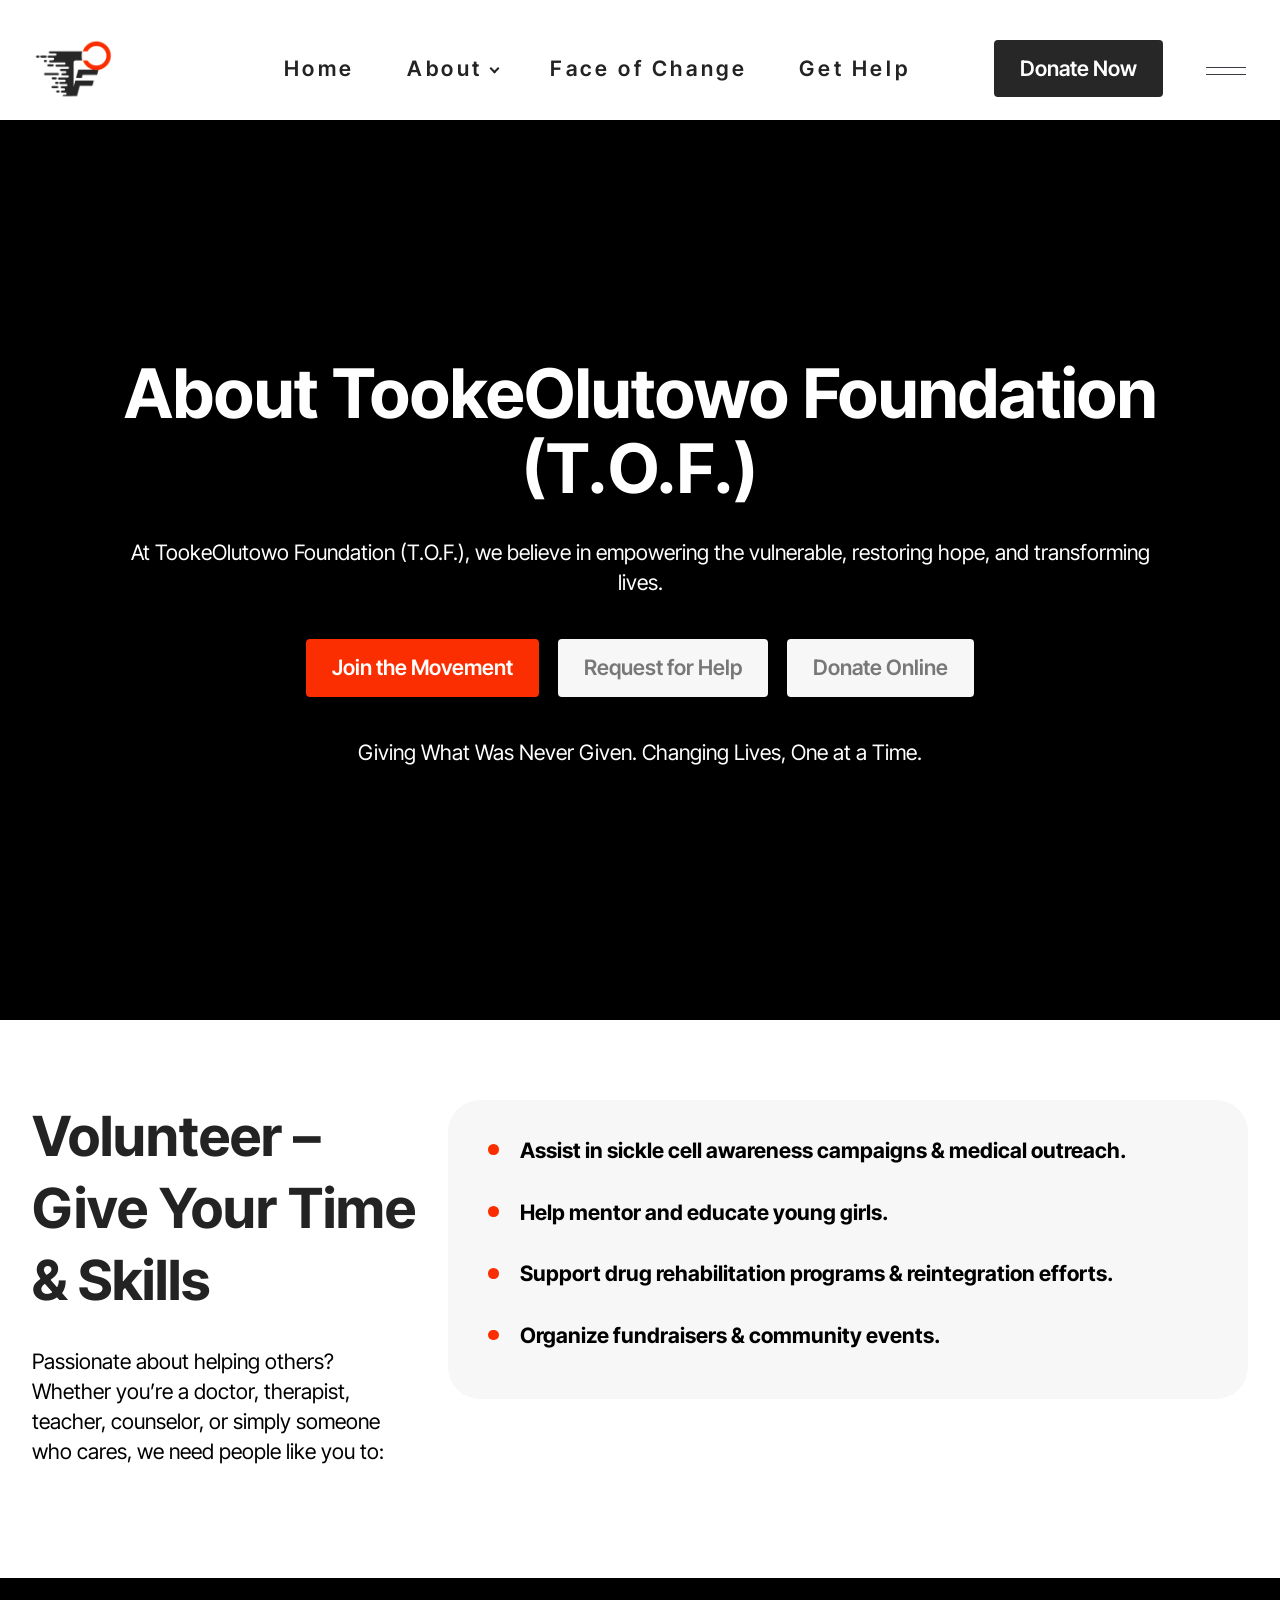
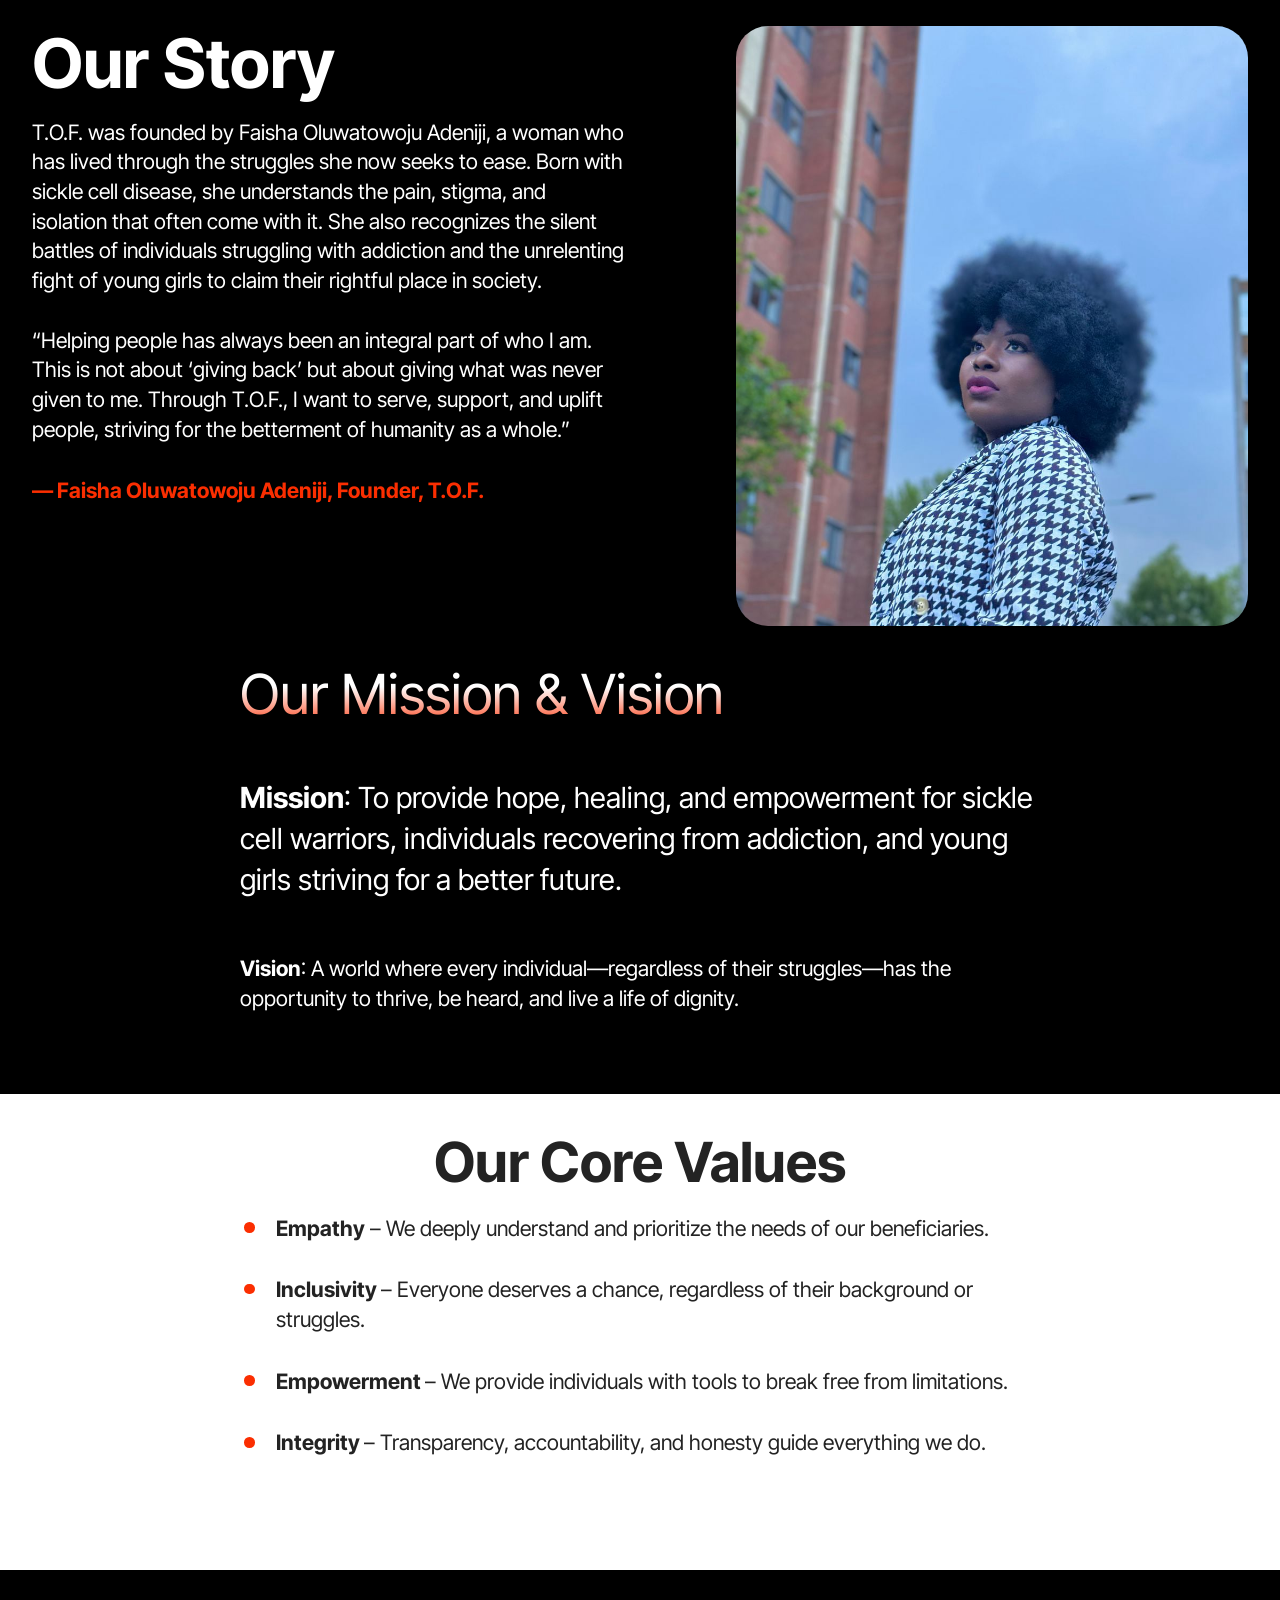
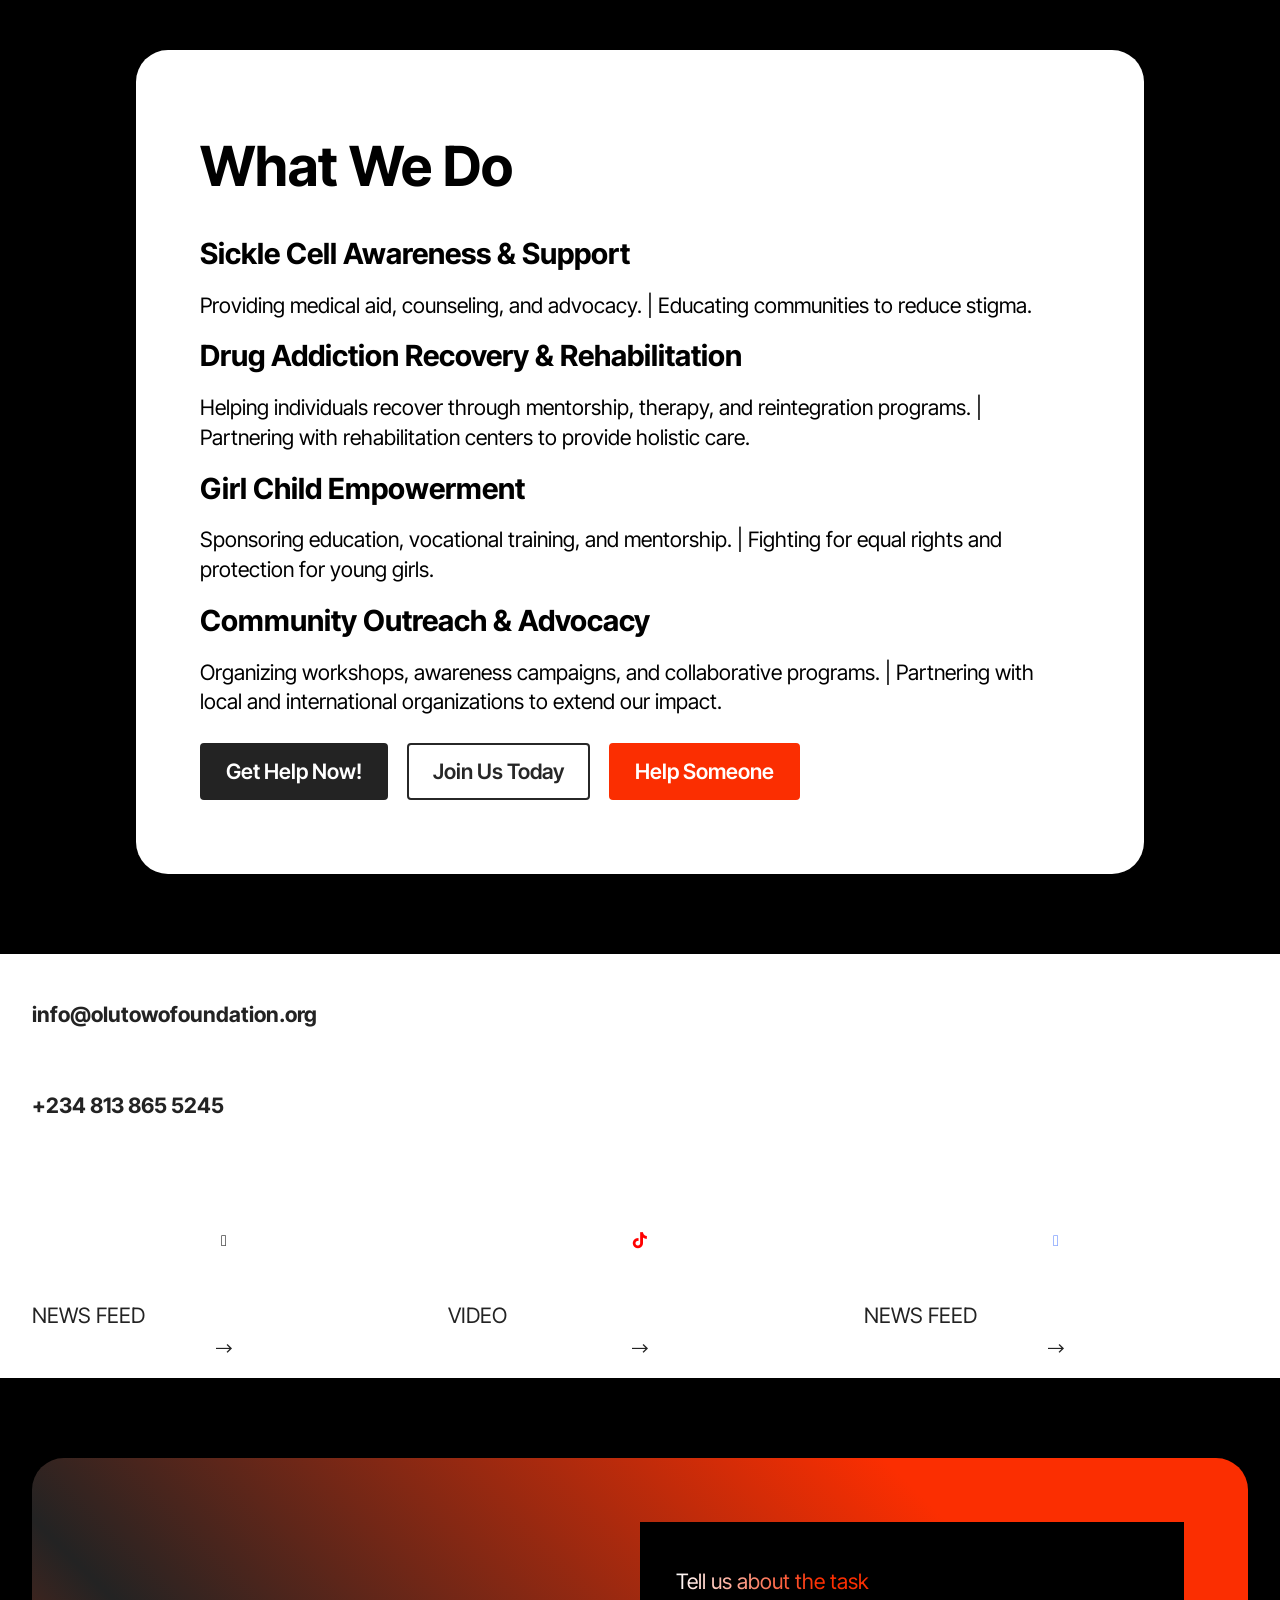
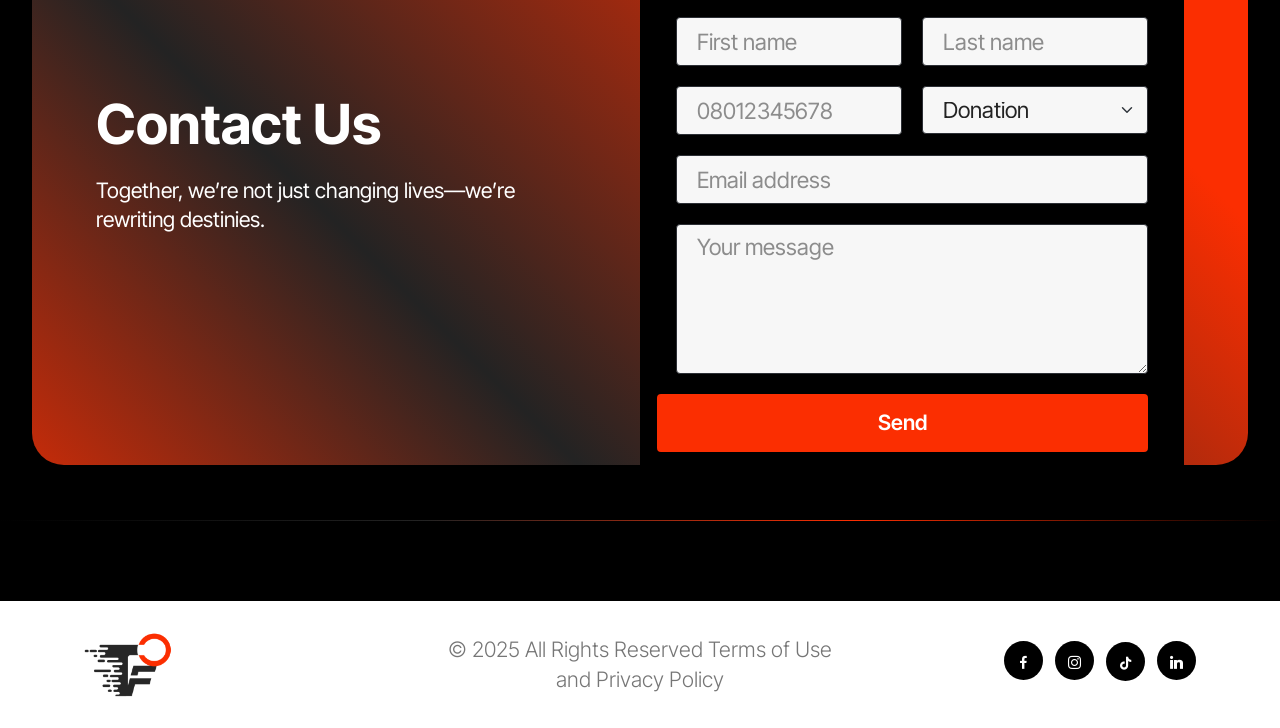
==== commit 9dfd36c1: "Add files via upload" ====
--- a/about.html
+++ b/about.html
@@ -14,6 +14,7 @@
   <link rel="stylesheet" href="assets/font-awesome-brands/../css/fontawesome.min.css">
   <link rel="stylesheet" href="assets/font-awesome-brands/css/brands.min.css">
   <link rel="stylesheet" href="assets/web/assets/mobirise-icons2/mobirise2.css">
+  <link rel="stylesheet" href="assets/FontAwesome/css/font-awesome.css">
   <link rel="stylesheet" href="assets/bootstrap/css/bootstrap.min.css">
   <link rel="stylesheet" href="assets/bootstrap/css/bootstrap-grid.min.css">
   <link rel="stylesheet" href="assets/bootstrap/css/bootstrap-reboot.min.css">
@@ -25,7 +26,9 @@
   <link rel="stylesheet" href="assets/recaptcha.css">
   <link rel="preload" href="https://fonts.googleapis.com/css?family=Inter+Tight:100,200,300,400,500,600,700,800,900,100i,200i,300i,400i,500i,600i,700i,800i,900i&display=swap" as="style" onload="this.onload=null;this.rel='stylesheet'">
   <noscript><link rel="stylesheet" href="https://fonts.googleapis.com/css?family=Inter+Tight:100,200,300,400,500,600,700,800,900,100i,200i,300i,400i,500i,600i,700i,800i,900i&display=swap"></noscript>
-  <link rel="preload" as="style" href="assets/mobirise/css/mbr-additional.css?v=eESiBC"><link rel="stylesheet" href="assets/mobirise/css/mbr-additional.css?v=eESiBC" type="text/css">
+  <link rel="preload" href="https://fonts.googleapis.com/css?family=Poppins:100,100i,200,200i,300,300i,400,400i,500,500i,600,600i,700,700i,800,800i,900,900i&display=swap" as="style" onload="this.onload=null;this.rel='stylesheet'">
+  <noscript><link rel="stylesheet" href="https://fonts.googleapis.com/css?family=Poppins:100,100i,200,200i,300,300i,400,400i,500,500i,600,600i,700,700i,800,800i,900,900i&display=swap"></noscript>
+  <link rel="preload" as="style" href="assets/mobirise/css/mbr-additional.css?v=qY538K"><link rel="stylesheet" href="assets/mobirise/css/mbr-additional.css?v=qY538K" type="text/css">
 
   
   
@@ -110,14 +113,14 @@
   
   <div class="container">
     <div class="row">
-      <div class="content-wrap col-12 col-md-9">
+      <div class="content-wrap col-12 col-md-11">
         <h1 class="mbr-section-title mbr-fonts-style mb-4 display-1"><strong>About TookeOlutowo Foundation (T.O.F.)</strong></h1>
         <p class="mbr-fonts-style mbr-text mb-4 display-7">
           At TookeOlutowo Foundation (T.O.F.), we believe in empowering the vulnerable, restoring hope, and transforming lives.
         </p>
-        <div class="mbr-section-btn"><a class="btn btn-warning display-7" href="get_involved.html#header19-x">
+        <div class="mbr-section-btn"><a class="btn btn-warning display-7" href="get_involved.html">
             Join the Movement
-          </a></div>
+          </a> <a class="btn btn-danger display-7" href="get_help.html" target="_blank">Request for Help</a> <a class="btn btn-danger display-7" href="https://paystack.shop/pay/tookeolutowofoundation" target="_blank">Donate Online</a></div>
         <p class="mbr-fonts-style mbr-description mt-4 display-7">
           Giving What Was Never Given. Changing Lives, One at a Time.
         </p>
@@ -266,11 +269,117 @@
               </div>
             </div>
           </div>
-          <div class="mbr-section-btn"><a class="btn btn-primary display-7" href="get_help.html#menu2-2z">Get Help Now!</a> <a class="btn btn-info display-7" href="get_involved.html#header19-x">Join Us Today</a> <a class="btn btn-secondary display-7" href="faceofchange.html#menu2-2z">Help Someone</a></div>
+          <div class="mbr-section-btn"><a class="btn btn-primary display-7" href="https://tally.so/r/wz6MKZ" target="_blank">Get Help Now!</a> <a class="btn btn-success-outline display-7" href="get_involved.html">Join Us Today</a> <a class="btn btn-secondary display-7" href="faceofchange.html">Help Someone</a></div>
         </div>
       </div>
     </div>
   </div>
+</section>
+
+<section data-bs-version="5.1" class="contact1 cid-uSXbhVqBc8" id="acontact1-3s">
+
+    
+
+    
+    
+
+    <div class="container">
+        <div class="media-container">
+            <div class="col-md-12">
+                <div class="row">
+                    <div class="text-container col-12 col-lg-9">
+                        <div class="contacts-container">
+                            <div class="email-container">
+                                <p class="mbr-text mbr-white align-left mbr-fonts-style display-7">
+                                    Email
+                                </p>
+                                <p class="link-text mbr-white align-left mbr-fonts-style display-4">
+                                    <a class="text-black text-primary" href="mailto:info@olutowofoundation.org" type="email"><strong>info@olutowofoundation.org</strong></a>
+                                </p>
+                            </div>
+                            <div class="phone-container">
+                                <p class="mbr-text mbr-white align-left mbr-fonts-style display-7">
+                                   Phone
+                                </p>
+                                <p class="link-text mbr-white align-left mbr-fonts-style display-4">
+                                    <a class="text-black" href="#" type="phone"><strong>+234 813 865 5245</strong></a>
+                                </p>
+                            </div>
+                        </div>
+                        <h1 class="mbr-section-title mbr-white mbr-bold align-left mbr-fonts-style mb-0 display-1">
+                            Follow Us for&nbsp;<span class="colored-text">More!</span></h1>
+                    </div>
+                </div>
+            </div>
+        </div>
+    </div>
+</section>
+
+<section data-bs-version="5.1" class="social-buttons02 creativem4_social-buttons02 cid-uSXbjbNweo" id="social-buttons02-3t">
+
+    
+    
+
+
+    
+    <div class="container">
+        <div class="row justify-content-center">
+
+            <div class="card cardcolor p-3 col-12 col-md-6 col-lg-4">
+                <div class="card-wrapper">
+                    <div class="card-img">
+                        <a href="https://www.instagram.com/lady_towo" target="_blank"><span class="mbr-iconfont ico1 fa-instagram fa" style="color: rgb(0, 0, 0); fill: rgb(0, 0, 0);"></span></a>
+                    </div>
+                    <div class="card-box">
+                        <h3 class="card-title align-left mbr-fonts-style display-5"><a href="https://www.instagram.com/lady_towo" class="text-primary" target="_blank">Instagram</a></h3>
+                        <h4 class="mbr-text align-left mbr-fonts-style display-4">
+                            <a href="https://www.instagram.com/lady_towo" class="text-primary" target="_blank">NEWS FEED</a></h4>
+                    </div>
+                    <div class="card-img">
+                        <a href="#"><span class="mbr-iconfont ico2 mobi-mbri-right mobi-mbri"></span></a>
+                    </div>
+                </div>
+            </div>
+
+            <div class="card cardcolor p-3 col-12 col-md-6 col-lg-4">
+                <div class="card-wrapper">
+                    <div class="card-img">
+                        <a href="#"><span class="mbr-iconfont ico1 fab fa-tiktok" style="color: rgb(255, 0, 0); fill: rgb(255, 0, 0);"></span></a>
+                    </div>
+                    <div class="card-box">
+                        <h3 class="card-title align-left mbr-fonts-style display-5"><a href="http://tiktok.com/Tooke_Olutowo_Foundation" class="text-primary" target="_blank">Tiktok</a></h3>
+                        <h4 class="mbr-text align-left mbr-fonts-style display-4">
+                            <a href="http://tiktok.com/Tooke_Olutowo_Foundation" class="text-primary" target="_blank">VIDEO</a></h4>
+                    </div>
+                    <div class="card-img">
+                        <a href="#"><span class="mbr-iconfont ico2 mobi-mbri-right mobi-mbri"></span></a>
+                    </div>
+                </div>
+            </div>
+
+            <div class="card cardcolor p-3 col-12 col-md-6 col-lg-4">
+                <div class="card-wrapper">
+                    <div class="card-img">
+                        <a href="https://www.linkedin.com/in/tooke-olutowo-foundation-1b1474370/" target="_blank"><span class="mbr-iconfont ico1 fa-linkedin fa" style="color: rgb(85, 128, 255); fill: rgb(85, 128, 255);"></span></a>
+                    </div>
+                    <div class="card-box">
+                        <h3 class="card-title align-left mbr-fonts-style display-5"><a href="https://www.linkedin.com/in/tooke-olutowo-foundation-1b1474370/" class="text-primary" target="_blank">Linkedin</a></h3>
+                        <h4 class="mbr-text align-left mbr-fonts-style display-4">
+                            <a href="https://www.linkedin.com/in/tooke-olutowo-foundation-1b1474370/" class="text-primary" target="_blank">NEWS FEED</a></h4>
+                    </div>
+                    <div class="card-img">
+                        <a href="#"><span class="mbr-iconfont ico2 mobi-mbri-right mobi-mbri"></span></a>
+                    </div>
+                </div>
+            </div>
+
+            
+
+        </div>
+
+
+    </div>
+
 </section>
 
 <section data-bs-version="5.1" class="form01 emblemm5 cid-uMQAcgP9wo" id="contactForm">
@@ -291,7 +400,7 @@
                     </div>
                     <div class="mbr-form form-wrapper" data-form-type="formoid">
 <!--Formbuilder Form-->
-<form action="https://mobirise.eu/" method="POST" class="mbr-form form-with-styler" data-form-title="Form Name"><input type="hidden" name="email" data-form-email="true" value="VqOgjuENgQ+DXMrhS6quz8Qs3GW/yq7kpsKK4dWEiqEU1r2g577GZMOu+H1CxDyowDqMvFo2Kiggyz8yIAW6I0flbiq6qI0X1PRzW4r6qhanPv3qhMXV2yuIlyX6m4X1.CFBOiniw6lWg/WV+IxQdgWc8x7cnigKYWlm+skJE7/0OvGYZQqc18knIaCl3OXohOk6JeaMOCOlpI2P2NgGEuT9L1KLWFZnasfNywbSZlFQfW/9hQoY0Z7nGQH3fTGIC">
+<form action="https://mobirise.eu/" method="POST" class="mbr-form form-with-styler" data-form-title="Form Name"><input type="hidden" name="email" data-form-email="true" value="7n2FtOL85jts4v09eXCuN3COVnco4PwRo+kVDfyIaNJTQYn07litdBMuVdvQ/6N1yZWc9sv+S6lxGxyaBVXTKR2OReq08SNS/9Xryhq+uczMlt6QWdYRkJnOq0OGuqMZ.IIKecWtQfRWvsWRAWPhXL506tAFotphZPzh39gfrfRKa1spuSW3xrqpR1nADYwR7bqOxapnPXmEv/e1Xz93HWvF9KAFu7Lww4b0UxhXccIEKHBOvVz3UoaL34DnVeMqF">
 <div class="row">
 <div hidden="hidden" data-form-alert="" class="alert alert-success col-12">💙 Thank You!
 Your interest in supporting TookeOlutowo Foundation means the world to us.
@@ -332,98 +441,6 @@
 </div>
 </form><!--Formbuilder Form-->
 </div>
-                </div>
-            </div>
-        </div>
-    </div>
-</section>
-
-<section data-bs-version="5.1" class="social06 cid-uFj4GYGCLi" id="ourSocial">
-	
-
-	
-	
-	<div class="container">
-		<div class="row justify-content-center">
-			<div class="col-12 content-head">
-				<div class="mb-5">
-					<h5 class="mbr-section-title mbr-fonts-style align-center mb-0 display-2">
-						<strong>We're social!</strong>
-					</h5>
-					
-				</div>
-			</div>
-		</div>
-		<div class="row">
-			<div class="item features-without-image col-12 col-md-6 col-lg-6 active">
-				<div class="item-wrapper">
-					<a href="https://www.instagram.com/lady_towo"><span class="mbr-iconfont m-auto socicon-instagram socicon"></span></a>
-					<div class="card-box">
-						<h4 class="card-title mbr-fonts-style mb-1 display-5">
-							<strong>Instagram</strong>
-						</h4>
-						<h5 class="card-text mbr-fonts-style display-7"><a href="https://www.instagram.com/mobirise/" class="text-success">@Lady_towo</a></h5>
-					</div>
-				</div>
-			</div>
-
-			<div class="item features-without-image col-12 col-md-6 col-lg-6">
-				<div class="item-wrapper">
-					<a href="https://www.tiktok.com/@tooke_olutowo_foundation"><span class="mbr-iconfont m-auto socicon-tiktok socicon"></span></a>
-					<div class="card-box">
-						<h4 class="card-title mbr-fonts-style mb-1 display-5">
-							<strong>TikTok</strong>
-						</h4>
-						<h5 class="card-text mbr-fonts-style display-7"><a href="https://www.tiktok.com/@mobirise" class="text-success">@tooke_olutowo_foundation</a>
-						</h5>
-					</div>
-				</div>
-			</div>
-			
-			
-		</div>
-	</div>
-</section>
-
-<section data-bs-version="5.1" class="contacts01 trackm5 cid-uFgjDFTIaj" id="contacts">
-    
-
-    
-    
-
-    <div class="container-fluid">
-        <div class="row">
-            <div class="col-12 col-lg-6 card">
-                <div class="item-wrapper">
-                    <div class="content-wrap">
-                        <h2 class="mbr-section-title mbr-fonts-style display-2"> Email
-                        </h2>
-                        <p class="mbr-link mbr-fonts-style display-5">
-                            <a href="mailto:info@olutowofoundation.org" class="text-secondary text-primary">info@olutowofoundation.org</a></p>
-                        <p class="mbr-desc mbr-fonts-style display-5">
-                            We will reply as soon as possible
-                        </p>
-                        <div class="mbr-section-btn"><a class="btn btn-primary display-4" href="mailto:talk.to.towo@gmail.com">
-                                Send an email
-                            </a></div>
-                    </div>
-                </div>
-            </div>
-            <div class="col-12 col-lg-6 card">
-                <div class="item-wrapper">
-                    <div class="content-wrap">
-                        <h2 class="mbr-section-title mbr-fonts-style display-2"> Phone
-                        </h2>
-                        <p class="mbr-link mbr-fonts-style display-5">
-                            <a href="tel:+2348138655245" class="text-secondary">+234 813 865 5245</a>
-                        </p>
-                        <p class="mbr-desc mbr-fonts-style display-5">
-                            Working hours: 8:00-21:00
-                        </p>
-                        <div class="mbr-section-btn"><a class="btn btn-primary display-4" href="tel:+2348138655245">
-                                Call us
-                            </a></div>
-                    </div>
                 </div>
             </div>
         </div>
@@ -462,7 +479,11 @@
                         <span class="mbr-iconfont fab fa-tiktok"></span>
                       </a>
                     </li>
-                    
+                    <li>
+                      <a class="icon-transition" href="https://www.linkedin.com/in/tooke-olutowo-foundation-1b1474370/" target="_blank">
+                        <span class="mbr-iconfont socicon-linkedin socicon"></span>
+                      </a>
+                    </li>
                     
                 </ul>
             </div>
@@ -474,8 +495,8 @@
 <script src="assets/bootstrap/js/bootstrap.bundle.min.js"></script>
   <script src="assets/smoothscroll/smooth-scroll.js"></script>
   <script src="assets/ytplayer/index.js"></script>
-      <script src="assets/playervimeo/vimeo_player.js"></script>
-  <script src="assets/dropdown/js/navbar-dropdown.js"></script>
+      <script src="assets/dropdown/js/navbar-dropdown.js"></script>
+  <script src="assets/vimeoplayer/player.js"></script>
   <script src="assets/theme/js/script.js"></script>
   <script src="assets/formoid.min.js"></script>
   
